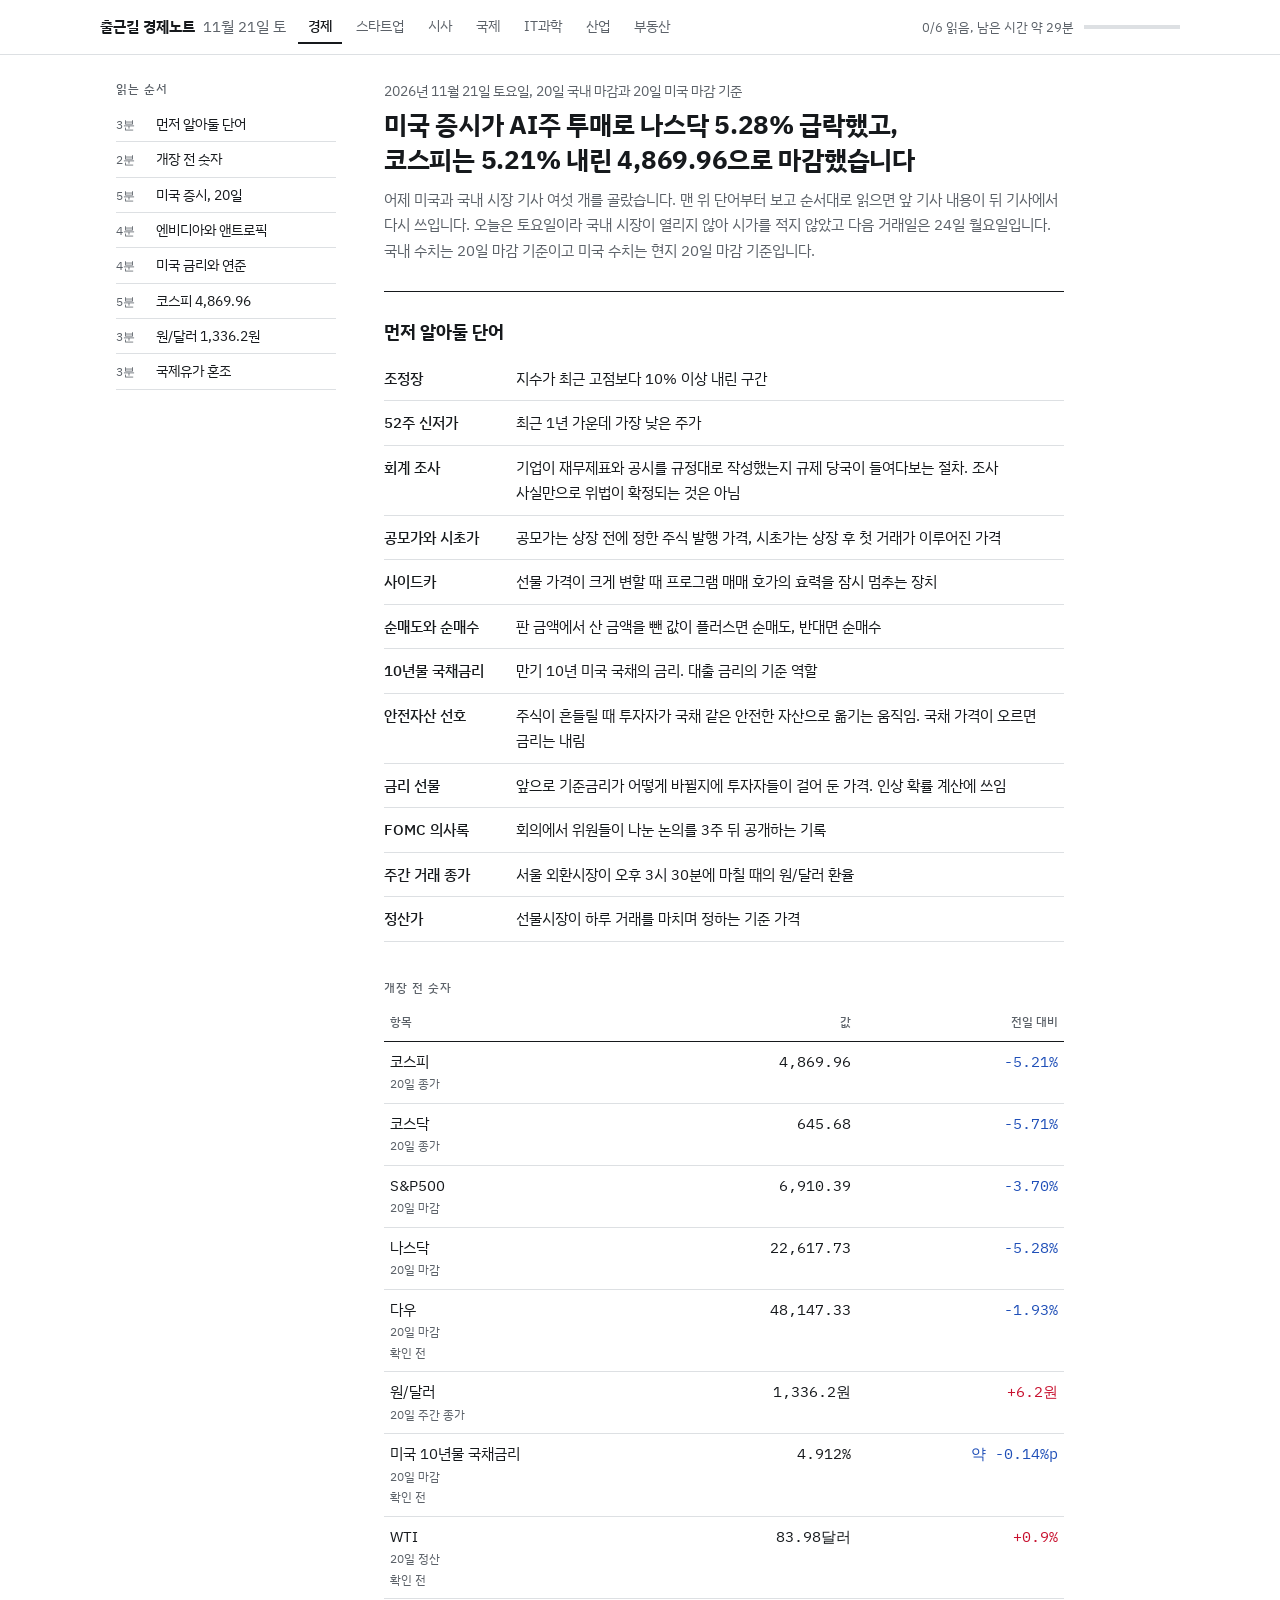
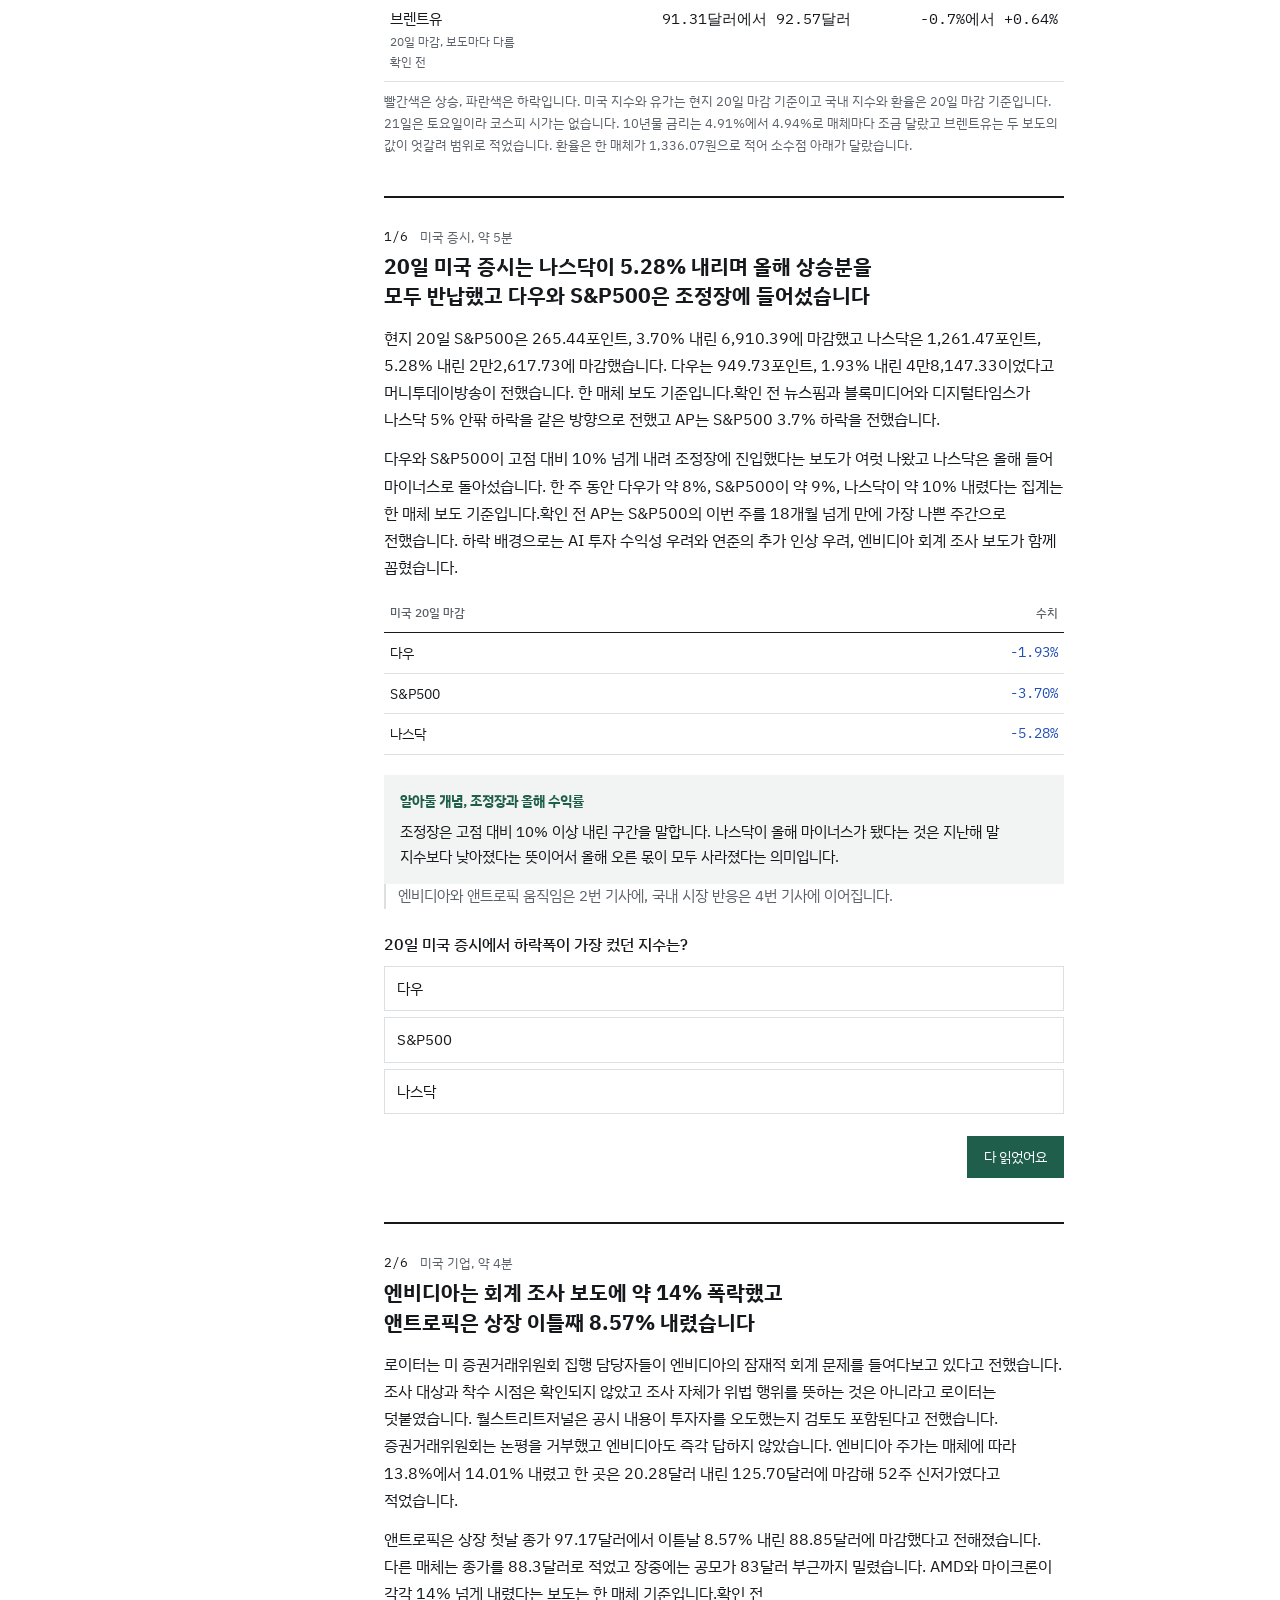
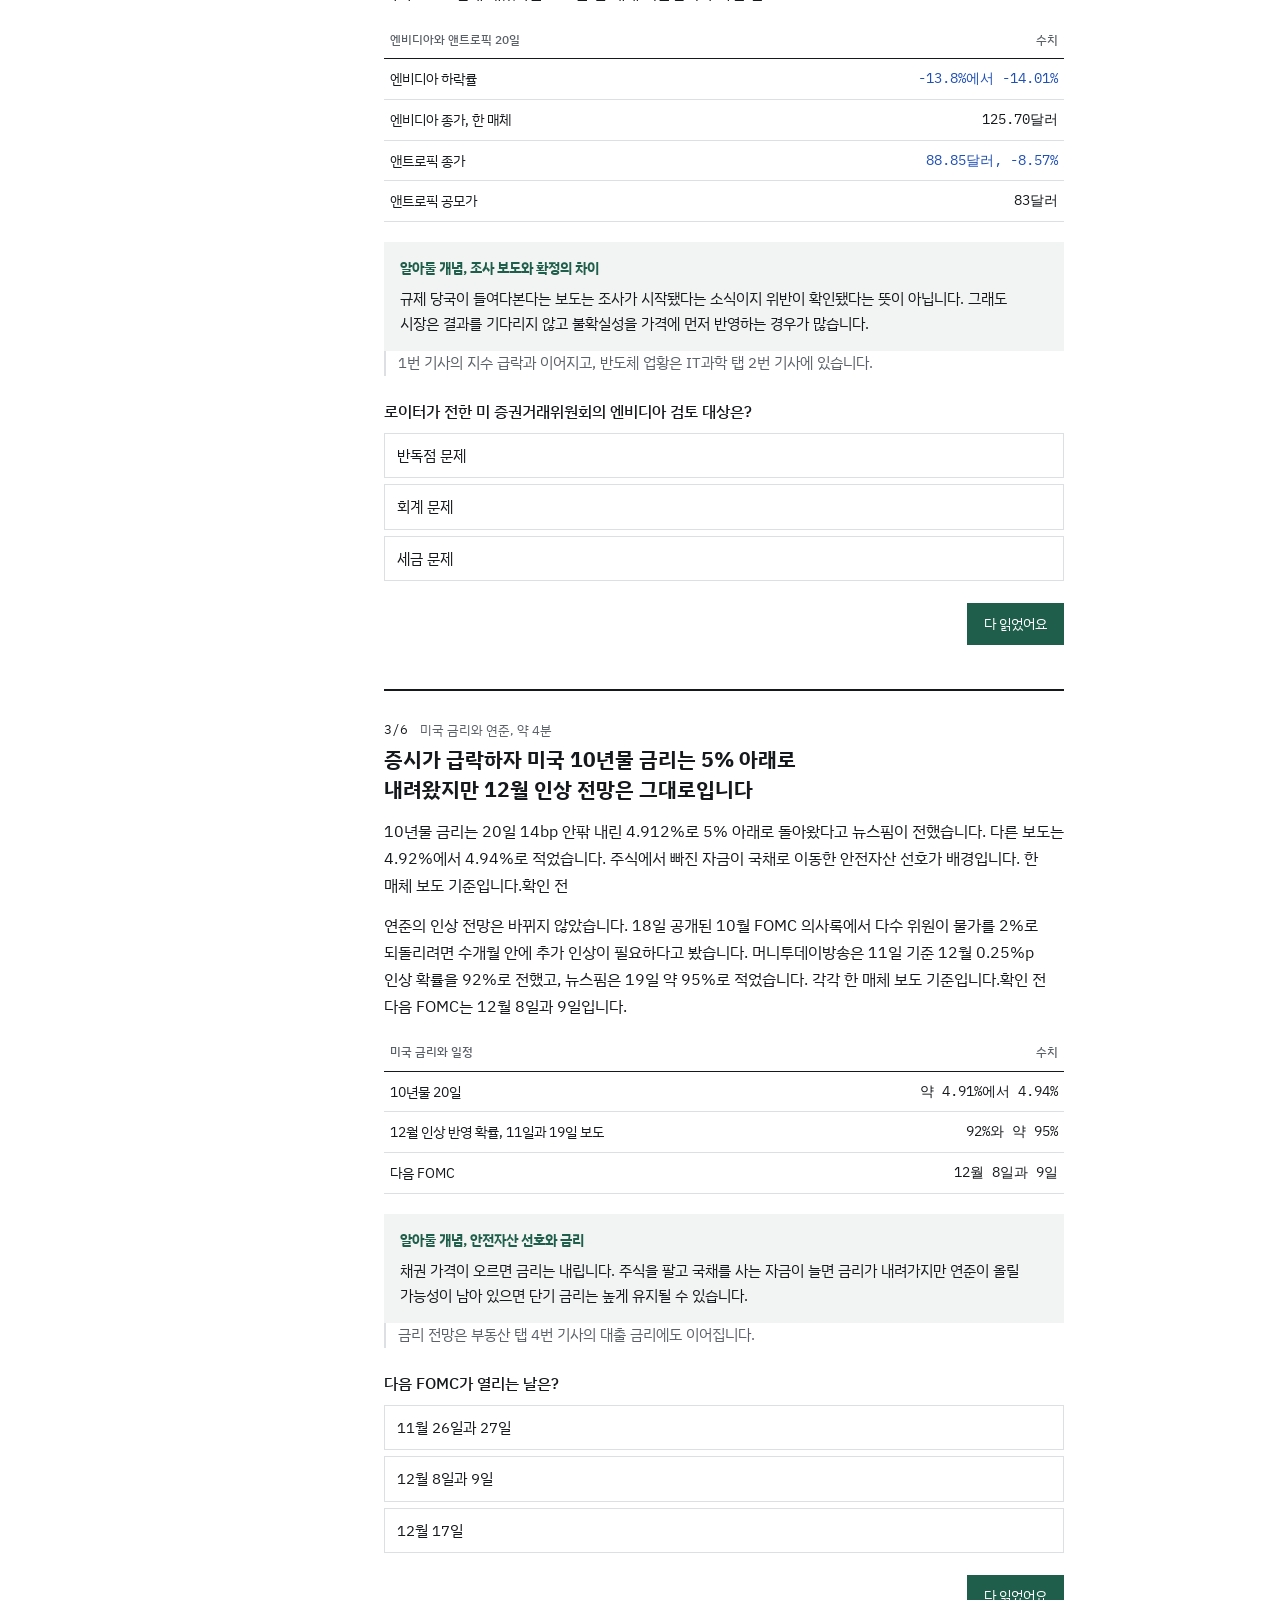
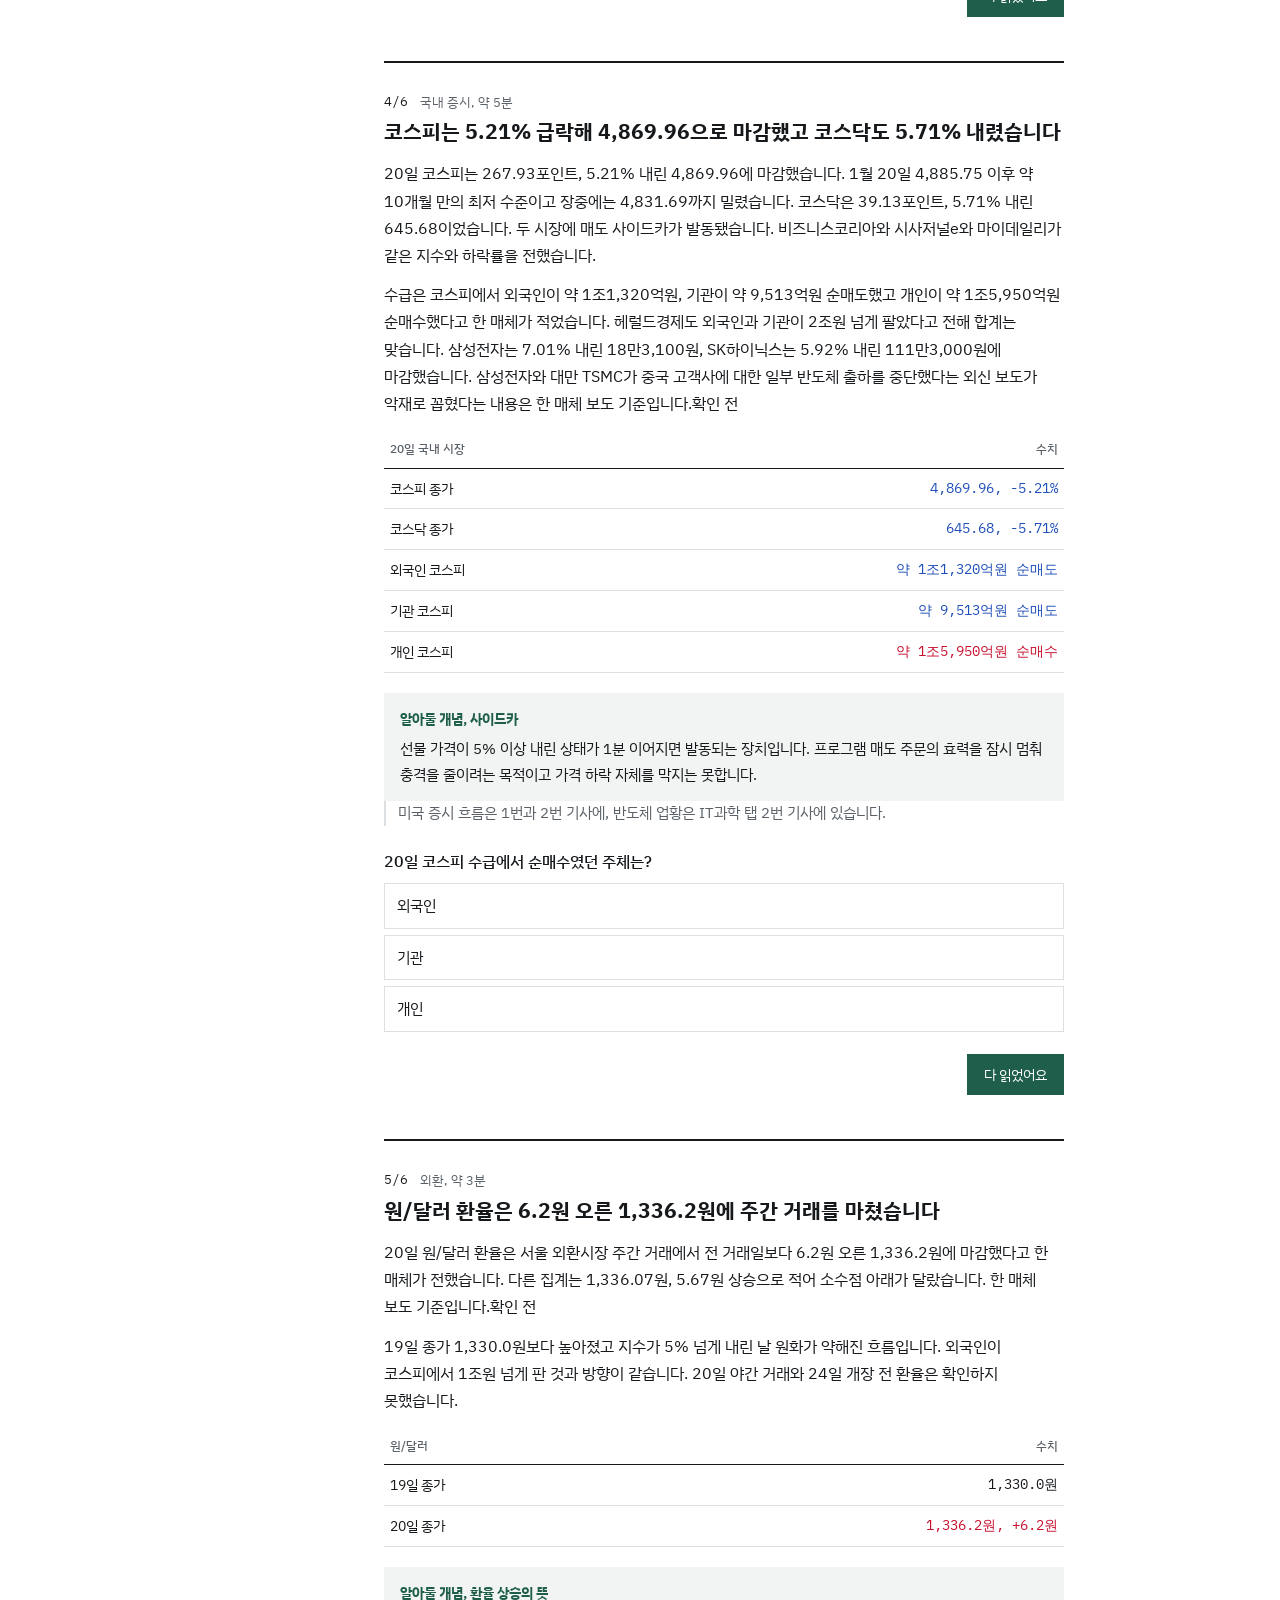
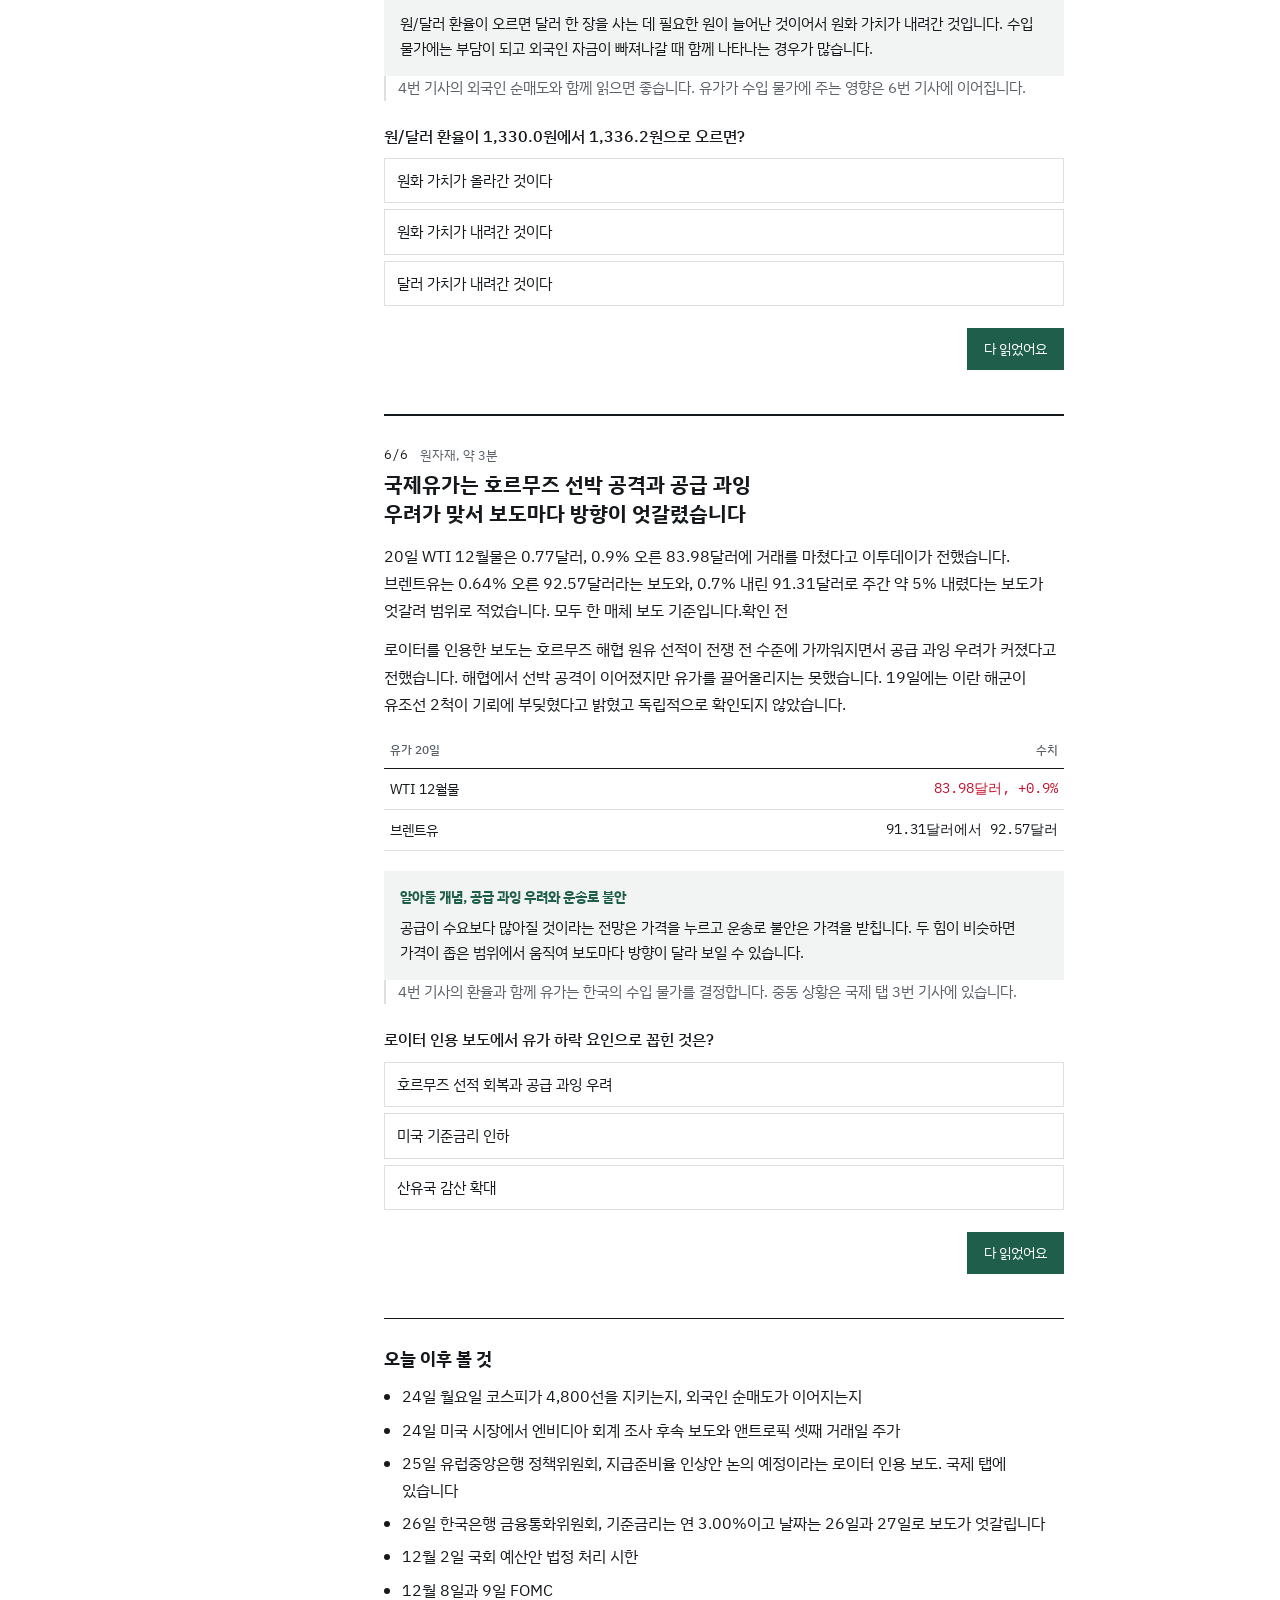
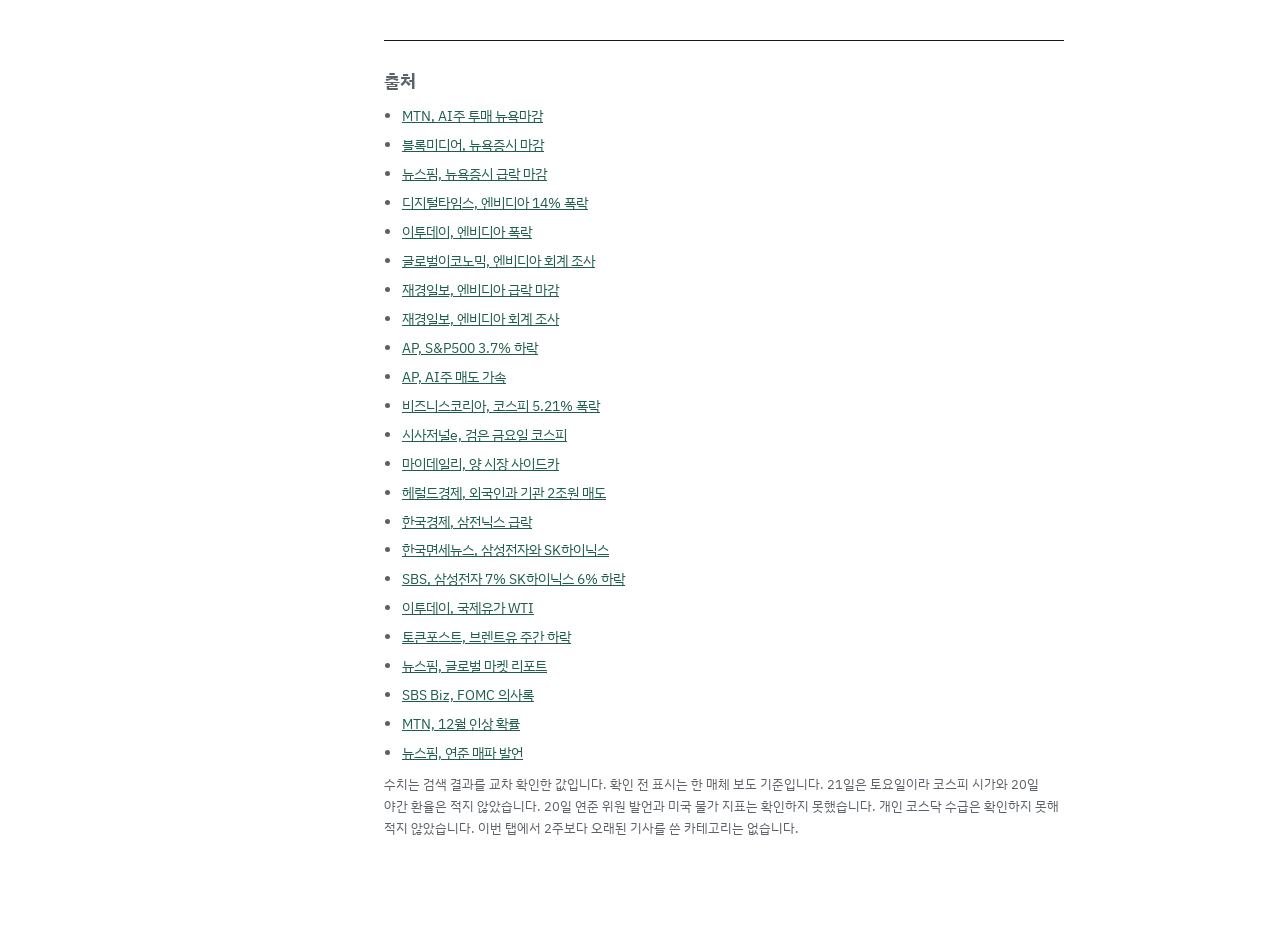
==== index.html @ dddcc45b "2026-11-21 뉴스 갱신 - 경제 기사 6건 교체, 20일 미국 증시 급락과 코스피 급락 반영 - 엔비디아 회계 조사 보도와 앤트로픽 상장 이틀째 기사 추가 - 시사 3개 카" ====
<!doctype html>
<html lang="ko">
<head>
<meta charset="utf-8">
<meta name="viewport" content="width=device-width, initial-scale=1, viewport-fit=cover">
<title>출근길 경제노트</title>
<meta name="claude:viewport-fit-sides" content="cover">
<link rel="preconnect" href="https://fonts.googleapis.com">
<link rel="preconnect" href="https://fonts.gstatic.com" crossorigin>
<link rel="stylesheet" href="https://fonts.googleapis.com/css2?family=IBM+Plex+Sans+KR:wght@400;500;700&family=IBM+Plex+Mono:wght@400;500&display=swap">
<link rel="stylesheet" href="assets/css/style.css">
</head>
<body>
<header class="topbar">
  <div class="topbar-in">
    <div class="brand">출근길 경제노트<span>11월 21일 토</span></div>
    <nav class="tabs" aria-label="노트 선택">
      <a href="#econ" data-tab="econ" aria-current="page">경제</a>
      <a href="#startup" data-tab="startup">스타트업</a>
      <a href="#issues" data-tab="issues">시사</a>
      <a href="#world" data-tab="world">국제</a>
      <a href="#tech" data-tab="tech">IT과학</a>
      <a href="#industry" data-tab="industry">산업</a>
      <a href="#realty" data-tab="realty">부동산</a>
    </nav>
    <div class="progress" aria-live="polite">
      <span id="progress-text">0/6 읽음, 약 30분</span>
      <div class="bar" aria-hidden="true"><i id="progress-bar"></i></div>
    </div>
  </div>
</header>

<div class="wrap" data-date="2026-11-21">
  <nav class="toc" aria-label="오늘 읽을 순서">
    <h2>읽는 순서</h2>
    <ol id="toc-startup" data-toc="startup" hidden>
      <li data-for="startup-glossary"><a href="#startup-glossary"><span class="t">2분</span>먼저 알아둘 단어</a></li>
      <li data-for="c1"><a href="#c1"><span class="t">3분</span>시장 신호</a></li>
      <li data-for="c2"><a href="#c2"><span class="t">3분</span>국내 투자 유치</a></li>
      <li data-for="c3"><a href="#c3"><span class="t">4분</span>상장과 공모</a></li>
      <li data-for="c4"><a href="#c4"><span class="t">3분</span>정책과 지원사업</a></li>
      <li data-for="c5"><a href="#c5"><span class="t">3분</span>해외 투자 흐름</a></li>
    </ol>
    <ol id="toc-issues" data-toc="issues" hidden>
      <li data-for="issues-glossary"><a href="#issues-glossary"><span class="t">2분</span>먼저 알아둘 단어</a></li>
      <li data-for="p1"><a href="#p1"><span class="t">4분</span>국내 정치</a></li>
      <li data-for="p2"><a href="#p2"><span class="t">4분</span>사법</a></li>
      <li data-for="p3"><a href="#p3"><span class="t">4분</span>사회와 생활</a></li>
    </ol>
    <ol id="toc-world" data-toc="world" hidden>
      <li data-for="world-glossary"><a href="#world-glossary"><span class="t">2분</span>먼저 알아둘 단어</a></li>
      <li data-for="w1"><a href="#w1"><span class="t">3분</span>미국</a></li>
      <li data-for="w2"><a href="#w2"><span class="t">3분</span>중국과 일본과 아시아</a></li>
      <li data-for="w3"><a href="#w3"><span class="t">3분</span>전쟁과 협상</a></li>
      <li data-for="w4"><a href="#w4"><span class="t">3분</span>유럽과 그 밖</a></li>
    </ol>
    <ol id="toc-tech" data-toc="tech" hidden>
      <li data-for="tech-glossary"><a href="#tech-glossary"><span class="t">2분</span>먼저 알아둘 단어</a></li>
      <li data-for="t1"><a href="#t1"><span class="t">3분</span>AI</a></li>
      <li data-for="t2"><a href="#t2"><span class="t">3분</span>반도체와 하드웨어</a></li>
      <li data-for="t3"><a href="#t3"><span class="t">3분</span>빅테크와 플랫폼</a></li>
      <li data-for="t4"><a href="#t4"><span class="t">3분</span>과학과 우주</a></li>
    </ol>
    <ol id="toc-industry" data-toc="industry" hidden>
      <li data-for="industry-glossary"><a href="#industry-glossary"><span class="t">2분</span>먼저 알아둘 단어</a></li>
      <li data-for="i1"><a href="#i1"><span class="t">4분</span>실적과 공시</a></li>
      <li data-for="i2"><a href="#i2"><span class="t">3분</span>자동차와 배터리</a></li>
      <li data-for="i3"><a href="#i3"><span class="t">3분</span>조선과 중공업</a></li>
      <li data-for="i4"><a href="#i4"><span class="t">3분</span>유통과 소비재</a></li>
    </ol>
    <ol id="toc-realty" data-toc="realty" hidden>
      <li data-for="realty-glossary"><a href="#realty-glossary"><span class="t">2분</span>먼저 알아둘 단어</a></li>
      <li data-for="r1"><a href="#r1"><span class="t">3분</span>집값과 거래</a></li>
      <li data-for="r2"><a href="#r2"><span class="t">4분</span>정책과 세제</a></li>
      <li data-for="r3"><a href="#r3"><span class="t">2분</span>분양과 청약</a></li>
      <li data-for="r4"><a href="#r4"><span class="t">3분</span>대출과 금리</a></li>
    </ol>
    <ol id="toc" data-toc="econ">
      <li data-for="glossary"><a href="#glossary"><span class="t">3분</span>먼저 알아둘 단어</a></li>
      <li data-for="quotes"><a href="#quotes"><span class="t">2분</span>개장 전 숫자</a></li>
      <li data-for="s1"><a href="#s1"><span class="t">5분</span>미국 증시, 20일</a></li>
      <li data-for="s2"><a href="#s2"><span class="t">4분</span>엔비디아와 앤트로픽</a></li>
      <li data-for="s3"><a href="#s3"><span class="t">4분</span>미국 금리와 연준</a></li>
      <li data-for="s4"><a href="#s4"><span class="t">5분</span>코스피 4,869.96</a></li>
      <li data-for="s5"><a href="#s5"><span class="t">3분</span>원/달러 1,336.2원</a></li>
      <li data-for="s6"><a href="#s6"><span class="t">3분</span>국제유가 혼조</a></li>
    </ol>
  </nav>

  <main>
   <div id="view-issues" data-view="issues" data-base="2" data-end="issues-sources" hidden>
    <div class="head">
      <p class="date">2026년 11월 21일 토요일, 최근 2주 기사 기준</p>
      <h1>대법원이 한덕수 전 총리 사건을 파기환송하고 김건희 씨 징역 4년과 벌금 5000만원을 확정했습니다</h1>
      <p>업무 대화나 시장 흐름에 자주 나오는 국내 소식을 세 갈래로 묶었습니다. 국제 소식은 국제 탭에 있습니다. 단어 정리를 포함해 약 12분 분량입니다.</p>
      <div class="legend">
        <span><span class="tag fact">확정</span>결정되거나 발표된 일</span>
        <span><span class="tag plan">진행 중</span>심사나 협상, 집계 중이거나 예정</span>
        <span><span class="tag rule">시행 중</span>이미 적용되는 제도</span>
      </div>
    </div>

    <section class="end-block glossary" id="issues-glossary">
      <h2>먼저 알아둘 단어</h2>
      <dl>
        <div class="row"><dt>특별검사</dt><dd>특정 사건을 맡아 독립적으로 수사하는 검사. 수사 대상과 기간은 특검법이 정함</dd></div>
        <div class="row"><dt>공포</dt><dd>확정된 법률을 관보에 실어 국민에게 알리고 효력이 생기게 하는 절차</dd></div>
        <div class="row"><dt>예결위 예산소위</dt><dd>부처별 감액과 증액을 정리하는 소위원회</dd></div>
        <div class="row"><dt>미래대응기금</dt><dd>정부가 새로 추진하는 약 162조원 규모 기금. 올해 예산 심사의 최대 쟁점</dd></div>
        <div class="row"><dt>법정 처리 시한</dt><dd>헌법과 국회법이 정한 예산안 처리 기한. 올해는 12월 2일</dd></div>
        <div class="row"><dt>전원합의체</dt><dd>대법원장과 대법관이 모두 참여해 심리하는 재판부</dd></div>
        <div class="row"><dt>파기환송</dt><dd>상급심이 하급심 판결을 깨고 다시 재판하라고 돌려보내는 결정</dd></div>
        <div class="row"><dt>상고 기각</dt><dd>상고심이 하급심 판결이 옳다고 보고 그대로 확정하는 결정</dd></div>
      </dl>
    </section>

    <article class="story" id="p1" data-min="4">
      <div class="story-meta"><span class="n">1/3</span><span>국내 정치, 약 4분</span></div>
      <h2>국민의힘은 미래대응기금 전액 삭감을 요구하고 있고 조작기소 특검법은 공포 뒤 임명 절차를 앞두고 있습니다</h2>
      <ul class="items">
        <li>
          <div class="item-head"><span class="tag plan">진행 중</span><strong>예결위 예산소위, 미래대응기금 쟁점</strong><span class="when">11월 15일에서 16일 보도</span></div>
          <p>예산소위는 16일부터 가동됐습니다. 국민의힘은 미래대응기금 여유자금 104조4000억원 전액 삭감과 지방교부세 감소 추정액 30조5000억원 원상복구를 요구했습니다. 16일 소위에서는 기금 관련 사업을 개별 논의하지 않고 나중에 일괄 심사하기로 했고, 교육위 예결소위는 기금에 편성된 교육부 사업 4조9315억원을 일반회계로 돌리는 방안에 합의하지 못했습니다. 소위 종료일은 20일과 27일로 보도가 엇갈렸고 법정 처리 시한은 12월 2일입니다. 경향신문과 이투데이와 아주경제가 같은 쟁점을 전했습니다. 20일과 21일 소위 결과는 확인하지 못했습니다.</p>
        </li>
        <li>
          <div class="item-head"><span class="tag plan">진행 중</span><strong>조작기소 특검법 공포와 특검 임명 절차</strong><span class="when">11월 17일에서 19일</span></div>
          <p>법안은 6일 본회의를 통과했고 17일 국무회의에서 공포안이 의결됐다고 YTN과 법률신문이 전했습니다. 19일 공포와 즉시 시행으로 전한 보도도 있습니다. 특검팀은 최대 309명이고 운영 예산은 380억5600만원으로 보도됐습니다. 수사 기간은 기본 90일이라는 보도와 준비 20일을 포함해 최장 200일이라는 보도가 엇갈렸습니다. 공포 뒤 국회의장이 2일 안에 임명을 요청하고 대통령이 3일 안에 후보 추천을 의뢰하는 절차입니다. 임명 시점은 확인하지 못했습니다.</p>
        </li>
      </ul>
      <div class="concept">
        <h3>알아둘 개념, 공포와 특검 임명</h3>
        <p>국회를 통과한 법률은 공포돼야 효력이 생깁니다. 특검은 법에 정한 절차에 따라 추천 후보 중 대통령이 임명하므로 공포일과 임명일 사이에 며칠이 걸립니다.</p>
      </div>
      <p class="link">예산안과 세제는 부동산 탭 2번 기사에도 이어집니다.</p>
      <div class="story-foot"><button type="button" class="done-btn" data-done="p1" aria-pressed="false">다 읽었어요</button></div>
    </article>

    <article class="story" id="p2" data-min="4">
      <div class="story-meta"><span class="n">2/3</span><span>사법, 약 4분</span></div>
      <h2>대법원은 한덕수 전 총리 사건을 파기환송하고 김건희 씨의 징역 4년과 벌금 5000만원을 확정했습니다</h2>
      <ul class="items">
        <li>
          <div class="item-head"><span class="tag fact">확정</span><strong>한덕수 전 총리 내란 사건 전원합의체 파기환송</strong><span class="when">11월 19일</span></div>
          <p>대법원 전원합의체는 징역 15년을 선고한 원심을 깨고 서울고법으로 돌려보냈습니다. 계엄 선포 전 국무회의 관련 부분은 국헌문란 목적이 합리적 의심을 배제할 정도로 증명됐다고 보기 어렵다는 취지이고, 선포 뒤 행위에 대한 내란중요임무종사 유죄 판단은 유지됐다고 전해졌습니다. 구속기간은 2개월 연장됐습니다. 한국일보와 경북매일과 서울신문이 같은 결과를 전했습니다.</p>
        </li>
        <li>
          <div class="item-head"><span class="tag fact">확정</span><strong>김건희 씨 상고 기각, 징역 4년과 벌금 5000만원 확정</strong><span class="when">11월 19일</span></div>
          <p>명태균 여론조사 관련 정치자금법 혐의는 무죄 원심이 유지됐습니다. 전직 대통령 배우자의 실형 확정은 처음이라고 보도됐습니다. OBS와 경남도민일보가 같은 내용을 전했습니다.</p>
        </li>
        <li>
          <div class="item-head"><span class="tag plan">예정</span><strong>윤석열 전 대통령 내란 우두머리 항소심 선고</strong><span class="when">2027년 1월 26일</span></div>
          <p>서울고법 내란전담재판부가 5일 결심 공판에서 선고일을 밝혔습니다. 특검은 항소심에서도 사형을 구형했고 1심은 무기징역이었습니다. 서울신문과 경향신문이 선고일을 같게 전했습니다.</p>
        </li>
      </ul>
      <div class="concept">
        <h3>알아둘 개념, 파기환송과 상고 기각</h3>
        <p>상고 기각은 하급심 판결을 그대로 확정하는 결정이고 파기환송은 하급심이 다시 재판하도록 돌려보내는 결정입니다. 같은 날 선고된 두 사건이 다른 결과가 된 이유입니다.</p>
      </div>
      <div class="story-foot"><button type="button" class="done-btn" data-done="p2" aria-pressed="false">다 읽었어요</button></div>
    </article>

    <article class="story" id="p3" data-min="4">
      <div class="story-meta"><span class="n">3/3</span><span>사회와 생활, 약 4분</span></div>
      <h2>난임치료휴가 급여 지원이 27일부터 4일로 늘고 자동차관리법 개정은 12월 3일 시행됩니다</h2>
      <ul class="items">
        <li>
          <div class="item-head"><span class="tag plan">예정</span><strong>난임치료휴가급여 지원 기간 4일로 확대</strong><span class="when">11월 27일 시행</span></div>
          <p>난임치료휴가급여 지원 기간이 4일로 늘어납니다. 한 매체 보도 기준입니다.<span class="sub">확인 전</span></p>
        </li>
        <li>
          <div class="item-head"><span class="tag plan">예정</span><strong>자동차관리법 개정안 시행</strong><span class="when">12월 3일 시행</span></div>
          <p>전기차 배터리 정보 제공과 사업용 대형차 정기점검 재도입, 페달 오조작 방지장치 튜닝 승인과 검사 면제가 담겼다고 합니다. 한 매체 보도 기준입니다.<span class="sub">확인 전</span></p>
        </li>
        <li>
          <div class="item-head"><span class="tag rule">시행 중</span><strong>11월 시행 법령 86개</strong><span class="when">11월</span></div>
          <p>법제처 발표 기준으로 11월에 새로 시행되는 법령은 86개입니다. 20일에는 고등교육법과 초중등교육법과 영유아보육법 등이 시행되는 것으로 정리됐습니다. 한 매체 보도 기준입니다.<span class="sub">확인 전</span></p>
        </li>
      </ul>
      <div class="concept">
        <h3>알아둘 개념, 시행 법령</h3>
        <p>법령은 공포 뒤 정해진 날짜에 시행됩니다. 법제처는 매달 그달에 시행되는 법령을 모아 발표하므로 생활과 맞닿은 변경 내용을 한 번에 볼 수 있습니다.</p>
      </div>
      <p class="link">부동산 세제와 대출 제도 변경은 부동산 탭에 있습니다.</p>
      <div class="story-foot"><button type="button" class="done-btn" data-done="p3" aria-pressed="false">다 읽었어요</button></div>
    </article>

    <section class="end-block sources" id="issues-sources">
      <h2>출처</h2>
      <ul>
        <li><a href="https://www.khan.co.kr/article/202611151859001/" target="_blank" rel="noopener">경향신문, 예산안 감액과 증액</a></li>
        <li><a href="https://www.etoday.co.kr/news/view/2648249" target="_blank" rel="noopener">이투데이, 예산소위 쟁점</a></li>
        <li><a href="https://www.ajunews.com/view/20261116154137654" target="_blank" rel="noopener">아주경제, 예산소위 16일</a></li>
        <li><a href="https://www.koreancenter.or.kr/news/articleView.html?idxno=1436866" target="_blank" rel="noopener">코리안센터, 미래대응기금</a></li>
        <li><a href="https://www.ytn.co.kr/_ln/0101_202611172300262624" target="_blank" rel="noopener">YTN, 특검법 공포안 의결</a></li>
        <li><a href="https://www.lawtimes.co.kr/news/articleView.html?idxno=229583" target="_blank" rel="noopener">법률신문, 특검법 공포안</a></li>
        <li><a href="https://news.tf.co.kr/read/life/2389701.htm" target="_blank" rel="noopener">더팩트, 특검 규모</a></li>
        <li><a href="https://www.sidae.com/article/2026111907411792460" target="_blank" rel="noopener">시대, 특검 임명 일정</a></li>
        <li><a href="https://www.hankookilbo.com/news/article/A2026111917470002080" target="_blank" rel="noopener">한국일보, 한덕수 파기환송</a></li>
        <li><a href="https://www.seoul.co.kr/news/society/law/2026/11/20/20261120001005" target="_blank" rel="noopener">서울신문, 전원합의체 판결</a></li>
        <li><a href="https://www.kbmaeil.com/article/20261119500751" target="_blank" rel="noopener">경북매일, 한덕수 사건</a></li>
        <li><a href="https://www.obsnews.co.kr/news/articleView.html?idxno=1544376" target="_blank" rel="noopener">OBS, 김건희 확정</a></li>
        <li><a href="https://www.idomin.com/news/articleView.html?idxno=2020079" target="_blank" rel="noopener">경남도민일보, 김건희 확정</a></li>
        <li><a href="https://www.seoul.co.kr/news/society/2026/11/05/20261105500335" target="_blank" rel="noopener">서울신문, 윤석열 항소심 선고일</a></li>
        <li><a href="https://www.khan.co.kr/article/202611051945001/" target="_blank" rel="noopener">경향신문, 윤석열 항소심 결심</a></li>
        <li><a href="https://www.thereport.co.kr/news/articleView.html?idxno=92958" target="_blank" rel="noopener">더리포트, 11월 시행 법령</a></li>
        <li><a href="https://chasallim.com/car-law-changes-2026/" target="_blank" rel="noopener">차살림, 자동차관리법 개정</a></li>
      </ul>
      <p class="note">수치는 검색 결과를 교차 확인한 값입니다. 확인 전 표시는 한 매체 보도 기준입니다. 20일과 21일 예산소위 결과와 특검 임명 확정, 한덕수 전 총리 환송 뒤 재판 일정은 확인하지 못했습니다. 윤석열 전 대통령 위증 사건의 11월 26일 선고는 보도로 확인되지 않아 지난 회차와 달리 적지 않았습니다. 20일과 21일 사건사고 기사도 찾지 못했습니다. 사회와 생활 카테고리는 11월 보도를 정리한 기사에 의존했습니다. 2주보다 오래된 기사를 쓴 카테고리는 없습니다.</p>
    </section>
   </div>

   <div id="view-world" data-view="world" data-base="2" data-end="world-sources" hidden>
    <div class="head">
      <p class="date">2026년 11월 21일 토요일, 최근 2주 기사 기준</p>
      <h1>미중은 무역휴전 연장에 원칙적으로 합의했고, 미중러 정상은 4개 항 평화선언을 내놨습니다</h1>
      <p>미국과 중국과 아시아, 전쟁과 협상, 유럽 소식을 네 갈래로 묶었습니다. 단어 정리를 포함해 약 13분 분량입니다.</p>
      <div class="legend">
        <span><span class="tag fact">확정</span>결정되거나 발표된 일</span>
        <span><span class="tag plan">진행 중</span>심사나 협상, 집계 중이거나 예정</span>
        <span><span class="tag rule">시행 중</span>이미 적용되는 제도</span>
      </div>
    </div>

    <section class="end-block glossary" id="world-glossary">
      <h2>먼저 알아둘 단어</h2>
      <dl>
        <div class="row"><dt>APEC</dt><dd>아시아태평양경제협력체. 올해 정상회의는 중국 선전에서 열림</dd></div>
        <div class="row"><dt>무역휴전</dt><dd>관세와 수출통제를 일정 기간 올리지 않기로 한 합의</dd></div>
        <div class="row"><dt>희토류 수출통제</dt><dd>중국이 첨단 산업에 쓰이는 희토류의 수출을 허가제로 묶는 조치</dd></div>
        <div class="row"><dt>301조 조사</dt><dd>미국 무역법 301조에 따라 상대국의 불공정 무역 관행을 조사하는 절차</dd></div>
        <div class="row"><dt>평화선언</dt><dd>정상들이 공동으로 내놓는 정치적 선언. 법적 구속력은 없음</dd></div>
        <div class="row"><dt>크림대교</dt><dd>러시아가 점령한 크림반도와 러시아 본토를 잇는 다리</dd></div>
        <div class="row"><dt>호르무즈 해협</dt><dd>페르시아만 원유의 주요 수송로인 좁은 해협</dd></div>
        <div class="row"><dt>지급준비율</dt><dd>은행이 예금 가운데 중앙은행에 맡겨 두어야 하는 비율</dd></div>
      </dl>
    </section>

    <article class="story" id="w1" data-min="3">
      <div class="story-meta"><span class="n">1/4</span><span>미국, 약 3분</span></div>
      <h2>미국 민주당은 엔비디아와 행정부의 관계를 조사하고 있고 301조 조사는 연말 마무리가 목표입니다</h2>
      <ul class="items">
        <li>
          <div class="item-head"><span class="tag plan">진행 중</span><strong>민주당의 엔비디아 조사</strong><span class="when">11월 12일과 20일 보도</span></div>
          <p>워런 상원의원과 쿤스 상원의원은 기록 보존을 요구했고 하원 민주당은 러트닉 상무장관 가족의 엔비디아 관련 금융관계를 조사한다고 TechCrunch와 디트로이트뉴스가 전했습니다. 20일 미국 증시 급락에 대한 백악관과 의회의 직접 반응은 확인하지 못했습니다. 증시 흐름은 경제 탭 1번 기사에 있습니다.</p>
        </li>
        <li>
          <div class="item-head"><span class="tag plan">진행 중</span><strong>무역법 301조 조사 연말 마무리 방침</strong><span class="when">11월 21일 보도</span></div>
          <p>그리어 무역대표부 대표가 301조 조사를 연말까지 마무리하겠다고 밝혔고 한국에 추가 관세와 투자 압박이 이어질 수 있다는 우려가 나온다는 보도입니다. 제목만 확인했습니다. 한 매체 보도 기준입니다.<span class="sub">확인 전</span></p>
        </li>
      </ul>
      <div class="concept">
        <h3>알아둘 개념, 301조 조사</h3>
        <p>미국 무역법 301조는 상대국의 불공정 관행을 조사해 관세 같은 보복 조치를 취할 근거를 줍니다. 조사가 끝나면 결과에 따라 관세 부과가 결정될 수 있습니다.</p>
      </div>
      <p class="link">연준 금리 전망은 경제 탭 3번 기사에 있습니다.</p>
      <div class="story-foot"><button type="button" class="done-btn" data-done="w1" aria-pressed="false">다 읽었어요</button></div>
    </article>

    <article class="story" id="w2" data-min="3">
      <div class="story-meta"><span class="n">2/4</span><span>중국과 일본과 아시아, 약 3분</span></div>
      <h2>미중 정상회담은 무역휴전 연장에 원칙적으로 합의했고 중일 정상회담은 무산이 전망됩니다</h2>
      <ul class="items">
        <li>
          <div class="item-head"><span class="tag fact">확정</span><strong>트럼프와 시진핑 선전 정상회담, 무역휴전 연장 원칙 합의</strong><span class="when">11월 19일</span></div>
          <p>무역휴전 시한이 2027년 1월까지 연장된 상태에서 연장에 원칙적으로 합의했다고 파이낸셜뉴스가 전했습니다. 그리어 대표는 휴전 연장이 희토류를 필요한 물량과 속도로 공급받느냐에 달렸다고 말했습니다. 구체적인 관세 인하나 희토류 세부 합의는 확인하지 못했습니다. 한 매체 보도 기준입니다.<span class="sub">확인 전</span></p>
        </li>
        <li>
          <div class="item-head"><span class="tag fact">확정</span><strong>시진핑 주석과 다카이치 총리의 선전 APEC 인사</strong><span class="when">11월 18일 전후</span></div>
          <p>환영 행사에서 시 주석이 미소로 인사했지만 말은 없었다는 SCMP 보도가 있고, 중일 정상회담은 무산이 전망된다는 보도가 나왔습니다. 연합 계열과 SCMP가 같은 방향을 전했습니다.</p>
        </li>
      </ul>
      <div class="concept">
        <h3>알아둘 개념, 무역휴전</h3>
        <p>무역휴전은 관세와 수출통제를 일정 기간 서로 올리지 않기로 한 약속입니다. 기간이 끝나기 전에 연장하지 않으면 유예했던 조치가 되살아날 수 있어 연장 여부가 확인 대상입니다.</p>
      </div>
      <p class="link">중국의 AI 반도체 규제 관련 업계 영향은 IT과학 탭 2번 기사에 있습니다.</p>
      <div class="story-foot"><button type="button" class="done-btn" data-done="w2" aria-pressed="false">다 읽었어요</button></div>
    </article>

    <article class="story" id="w3" data-min="3">
      <div class="story-meta"><span class="n">3/4</span><span>전쟁과 협상, 약 3분</span></div>
      <h2>미중러 첫 정상회담은 4개 항 평화선언을 냈지만 우크라이나 해법은 담기지 않았습니다</h2>
      <ul class="items">
        <li>
          <div class="item-head"><span class="tag fact">확정</span><strong>미중러 정상 첫 3자 회담, 4개 항 평화선언</strong><span class="when">11월 19일</span></div>
          <p>선전에서 열린 첫 3자 정상회담에서 4개 항 평화선언이 나왔고 우크라이나 문제와 한반도 문제는 담기지 않았습니다. 파이낸셜뉴스와 코리아타임스가 같은 내용을 전했습니다.</p>
        </li>
        <li>
          <div class="item-head"><span class="tag plan">진행 중</span><strong>우크라이나 종전협상과 유럽 반응</strong><span class="when">11월 10일에서 21일</span></div>
          <p>미국 중재 협상이 10일과 11일 아부다비에서 재개됐지만 포로 교환 외에는 진전이 없었다는 평가입니다. 3자 회담 직후 러시아는 우크라이나에 대규모 야간 공습을 했고 젤렌스키 대통령은 미국과 러시아와 우크라이나와 유럽의 4자 회담을 주장했습니다. 푸틴 대통령은 유럽과 협상할 뜻을 밝혔고 유럽은 반발했습니다. 파이낸셜뉴스와 네이트 뉴스가 같은 흐름을 전했습니다.</p>
        </li>
        <li>
          <div class="item-head"><span class="tag fact">확정</span><strong>크림대교 공격과 키이우 교량 공습</strong><span class="when">11월 16일에서 17일</span></div>
          <p>우크라이나 보안국은 아치 하나와 도로 구간이 완전히 파괴됐다고 주장했고 크림 러시아 측 수반은 2명 사망과 교통 중단을 밝혔습니다. 러시아는 키이우 교량 2곳을 타격해 민간인 2명이 숨지고 70만 가구가 정전됐다고 합니다. 파괴 정도는 우크라이나 측 주장이어서 확인 전입니다.<span class="sub">확인 전</span></p>
        </li>
      </ul>
      <div class="concept">
        <h3>알아둘 개념, 정상선언의 무게</h3>
        <p>정상선언은 합의 방향을 밝히는 정치적 문서입니다. 선언에 들어간 항목은 이후 협의의 출발점이 되지만 빠진 쟁점은 별도 협상에서 다뤄야 합니다.</p>
      </div>
      <p class="link">이란과 호르무즈 상황은 경제 탭 6번 기사의 유가와 이어집니다.</p>
      <div class="story-foot"><button type="button" class="done-btn" data-done="w3" aria-pressed="false">다 읽었어요</button></div>
    </article>

    <article class="story" id="w4" data-min="3">
      <div class="story-meta"><span class="n">4/4</span><span>유럽과 그 밖, 약 3분</span></div>
      <h2>유럽중앙은행은 25일 정책위원회에서 은행 지급준비율을 1%에서 2%로 올리는 방안을 논의합니다</h2>
      <ul class="items">
        <li>
          <div class="item-head"><span class="tag plan">진행 중</span><strong>유럽중앙은행 지급준비율 인상 논의</strong><span class="when">11월 19일 보도, 25일 논의</span></div>
          <p>로이터가 소식통 4명을 인용해 최소 지급준비율을 현행 1%에서 2%로 올리는 방안을 논의한다고 전했습니다. 결정은 12월 17일 회의로 미뤄질 수 있고 로이터 계산으로는 ECB와 각국 중앙은행이 연 약 44억유로를 절감합니다. 다수 위원이 찬성하고 슈나벨 이사 등은 반대한 것으로 전해졌습니다. RTE와 Global Banking and Finance가 같은 내용을 전했고 공식 발표는 없습니다.</p>
        </li>
        <li>
          <div class="item-head"><span class="tag fact">확정</span><strong>유럽중앙은행 금융안정보고서, 부채 많은 나라에 재정 경고</strong><span class="when">11월 중순 보도</span></div>
          <p>재정 건전화가 늦으면 프랑스 등 부채가 많은 나라의 차입 비용이 오를 것이라고 경고했습니다. AI 투자 열기가 금융 안정의 위험 요인이 될 수 있다는 지적도 있었습니다. 한 매체 보도 기준이고 정확한 발표일은 확인하지 못했습니다.<span class="sub">확인 전</span></p>
        </li>
      </ul>
      <div class="concept">
        <h3>알아둘 개념, 지급준비율</h3>
        <p>지급준비율을 올리면 은행이 중앙은행에 더 많은 돈을 맡겨야 해서 시중 유동성이 줄어듭니다. 중앙은행이 이 돈에 이자를 주면 그 비용도 함께 따져 봅니다.</p>
      </div>
      <p class="link">미국 금리 전망은 경제 탭 3번 기사에 있습니다.</p>
      <div class="story-foot"><button type="button" class="done-btn" data-done="w4" aria-pressed="false">다 읽었어요</button></div>
    </article>

    <section class="end-block sources" id="world-sources">
      <h2>출처</h2>
      <ul>
        <li><a href="https://www.detroitnews.com/story/news/politics/2026/11/20/democrats-aim-to-intensify-the-focus-on-nvidia-in-new-congress/92877437007/" target="_blank" rel="noopener">디트로이트뉴스, 민주당 엔비디아 조사</a></li>
        <li><a href="https://techcrunch.com/2026/11/12/democrats-launch-nvidia-investigation-write-scathing-letter-on-huangs-scheme-with-trump/" target="_blank" rel="noopener">TechCrunch, 엔비디아 조사</a></li>
        <li><a href="https://www.fnnews.com/news/202611210138434337" target="_blank" rel="noopener">파이낸셜뉴스, 301조 조사</a></li>
        <li><a href="https://www.fnnews.com/news/202611191640510566" target="_blank" rel="noopener">파이낸셜뉴스, 미중 선전 정상회담</a></li>
        <li><a href="https://www.hankyung.com/article/2026111856131" target="_blank" rel="noopener">한국경제, 미중 회담 전망</a></li>
        <li><a href="https://www.koreancenter.or.kr/news/articleView.html?idxno=1441705" target="_blank" rel="noopener">코리안센터, 중일 정상회담</a></li>
        <li><a href="https://www.scmp.com/news/china/diplomacy/article/3374944/xi-greets-takaichi-smile-no-words-china-japan-freeze-lingers" target="_blank" rel="noopener">SCMP, 시진핑과 다카이치</a></li>
        <li><a href="https://www.fnnews.com/news/202611200126270335" target="_blank" rel="noopener">파이낸셜뉴스, 미중러 평화선언</a></li>
        <li><a href="https://www.koreatimes.com/article/11632132" target="_blank" rel="noopener">코리아타임스, 미중러 회담</a></li>
        <li><a href="https://m.news.nate.com/view/20261120n01212" target="_blank" rel="noopener">네이트 뉴스, 종전협상</a></li>
        <li><a href="https://m.news.nate.com/view/20261121n01084" target="_blank" rel="noopener">네이트 뉴스, 유럽 반응</a></li>
        <li><a href="https://www.koreancenter.or.kr/news/articleView.html?idxno=1440950" target="_blank" rel="noopener">코리안센터, 크림대교</a></li>
        <li><a href="https://www.ytn.co.kr/_ln/0104_202611180628500025" target="_blank" rel="noopener">YTN, 크림대교와 키이우</a></li>
        <li><a href="https://www.rte.ie/news/business/2026/1119/1599787-ecb-to-discuss-raising-reserve-requirement-next-week/" target="_blank" rel="noopener">RTE, 유럽중앙은행 지급준비율</a></li>
        <li><a href="https://www.globalbankingandfinance.com/exclusive-ecb-discuss-raising-reserve-requirement-next-week/" target="_blank" rel="noopener">Global Banking and Finance, 지급준비율</a></li>
        <li><a href="https://indexbox.io/ko/blog/ecb-warns-indebted-nations-face-higher-borrowing-costs-without-fiscal-discipline" target="_blank" rel="noopener">인덱스박스, 유럽중앙은행 재정 경고</a></li>
      </ul>
      <p class="note">수치는 검색 결과를 교차 확인한 값입니다. 확인 전 표시는 한 매체 보도 기준입니다. 이란의 19일과 20일 상황, 영국과 프랑스와 남미와 아프리카의 11월 소식은 찾지 못했습니다. 유럽 카테고리는 유럽중앙은행 소식으로 채웠습니다. 20일 급락에 대한 백악관 반응도 확인하지 못했습니다. 2주보다 오래된 기사를 쓴 카테고리는 없습니다.</p>
    </section>
   </div>

   <div id="view-tech" data-view="tech" data-base="2" data-end="tech-sources" hidden>
    <div class="head">
      <p class="date">2026년 11월 21일 토요일, 최근 2주 기사 기준</p>
      <h1>HBM4 가격이 내년 최대 2.7배로 오른다는 전망이 나왔지만 20일에는 반도체주가 크게 내렸습니다</h1>
      <p>AI와 반도체와 빅테크 규제와 우주 소식을 네 갈래로 묶었습니다. 단어 정리를 포함해 약 13분 분량입니다.</p>
      <div class="legend">
        <span><span class="tag fact">확정</span>결정되거나 발표된 일</span>
        <span><span class="tag plan">진행 중</span>심사나 협상, 집계 중이거나 예정</span>
        <span><span class="tag rule">시행 중</span>이미 적용되는 제도</span>
      </div>
    </div>

    <section class="end-block glossary" id="tech-glossary">
      <h2>먼저 알아둘 단어</h2>
      <dl>
        <div class="row"><dt>HBM</dt><dd>여러 층으로 쌓아 속도를 높인 AI 반도체용 메모리</dd></div>
        <div class="row"><dt>범용 D램</dt><dd>PC와 서버에 널리 쓰이는 일반 D램. HBM과 가격이 따로 움직임</dd></div>
        <div class="row"><dt>트렌드포스</dt><dd>반도체 가격과 시장을 조사해 전망을 내는 대만 조사기관</dd></div>
        <div class="row"><dt>Gb당 가격</dt><dd>메모리 용량 1기가비트당 가격. 제품 간 비교에 쓰는 단위</dd></div>
        <div class="row"><dt>개인정보 과징금</dt><dd>개인정보 보호 의무를 어긴 기업에 부과하는 금전 제재</dd></div>
        <div class="row"><dt>집행정지</dt><dd>행정처분의 효력을 재판 결과가 나올 때까지 멈추는 법원의 결정</dd></div>
        <div class="row"><dt>전력계통영향평가</dt><dd>대규모 전력 사용 시설이 전력망에 미치는 영향을 미리 살피는 평가</dd></div>
        <div class="row"><dt>큐브위성</dt><dd>한 변 10센티미터 정도 단위로 만드는 초소형 위성</dd></div>
      </dl>
    </section>

    <article class="story" id="t1" data-min="3">
      <div class="story-meta"><span class="n">1/4</span><span>AI, 약 3분</span></div>
      <h2>앤트로픽은 새 모델 두 종을 내놨고 구글은 제미나이 4 네온을 정식 공개했다는 보도가 나왔습니다</h2>
      <ul class="items">
        <li>
          <div class="item-head"><span class="tag fact">확정</span><strong>앤트로픽 페이블 5.2와 미토스 5.2 공개</strong><span class="when">현지 11월 9일</span></div>
          <p>페이블 5.2는 입력 100만 토큰당 8달러, 출력 40달러로 5.1의 10달러와 50달러보다 낮아졌습니다. 미토스 5.2는 검증된 기관에만 제공됩니다. 포춘과 야후 파이낸스가 같은 공개 소식을 전했습니다.</p>
        </li>
        <li>
          <div class="item-head"><span class="tag fact">확정</span><strong>구글 제미나이 4 네온 정식 공개</strong><span class="when">11월 18일에서 19일</span></div>
          <p>가격은 입력 100만 토큰당 3달러, 출력 15달러로 전해졌습니다. 출시일은 현지 18일과 한국시간 19일로 매체마다 다릅니다. 한 매체 보도 기준입니다.<span class="sub">확인 전</span></p>
        </li>
        <li>
          <div class="item-head"><span class="tag fact">확정</span><strong>AI 데이터센터 전력계통영향평가 제도 개선</strong><span class="when">11월 20일</span></div>
          <p>과기정통부와 기후부가 비수도권 계약전력 50MW 이하는 평가를 면제하고 AI 데이터센터 특구는 비기술적 평가를 면제하며 메가프로젝트 대상은 신속 처리하는 방안을 발표했다고 합니다. 한 매체 보도 기준입니다.<span class="sub">확인 전</span></p>
        </li>
      </ul>
      <div class="concept">
        <h3>알아둘 개념, 토큰당 가격</h3>
        <p>AI 모델 요금은 처리하는 글자 조각인 토큰 100만 개당 가격으로 표시합니다. 입력과 출력 요금이 따로 있어 같은 작업도 모델마다 비용이 다릅니다.</p>
      </div>
      <p class="link">앤트로픽 상장 이후 주가는 경제 탭 2번 기사에 있습니다.</p>
      <div class="story-foot"><button type="button" class="done-btn" data-done="t1" aria-pressed="false">다 읽었어요</button></div>
    </article>

    <article class="story" id="t2" data-min="3">
      <div class="story-meta"><span class="n">2/4</span><span>반도체와 하드웨어, 약 3분</span></div>
      <h2>트렌드포스는 HBM4 가격이 내년 크게 오르고 4분기 범용 D램은 10%에서 15% 오른다고 봤습니다</h2>
      <ul class="items">
        <li>
          <div class="item-head"><span class="tag plan">진행 중</span><strong>HBM4 가격과 D램 가격 전망</strong><span class="when">11월 18일에서 19일</span></div>
          <p>트렌드포스는 서울 로드쇼에서 내년 HBM4 가격을 Gb당 3달러에서 5.5달러로 올해 2.05달러 이상보다 높게 봤고, 4분기 범용 D램 가격은 직전 분기보다 10%에서 15% 오른다고 전망했습니다. 내년 1분기 상승폭은 5%에서 10%로 줄어든다고 합니다. 지디넷코리아와 서울경제와 TechTimes가 같은 전망을 전했고 서울경제 제목은 최대 2.7배였습니다.</p>
        </li>
        <li>
          <div class="item-head"><span class="tag fact">확정</span><strong>20일 반도체주 급락</strong><span class="when">11월 20일</span></div>
          <p>삼성전자는 7.01% 내린 18만3,100원, SK하이닉스는 5.92% 내린 111만3,000원에 마감했습니다. 미국에서는 엔비디아가 약 14% 내렸고 마이크론 14.17%, 브로드컴 13.11% 하락도 보도됐습니다. 종목별 미국 수치는 한 매체 기준입니다.<span class="sub">확인 전</span> 삼성전자의 중국 고객사 일부 출하 중단 보도도 악재로 거론됐습니다.<span class="sub">확인 전</span></p>
        </li>
      </ul>
      <div class="concept">
        <h3>알아둘 개념, HBM과 범용 D램</h3>
        <p>HBM은 AI 서버용으로 가격과 물량을 장기 협상으로 정하고 범용 D램은 시장 수급에 따라 가격이 움직입니다. 두 제품의 가격 방향이 다를 수 있습니다.</p>
      </div>
      <p class="link">삼성전자와 SK하이닉스 실적은 산업 탭 1번 기사에, 지수 급락은 경제 탭 4번 기사에 있습니다.</p>
      <div class="story-foot"><button type="button" class="done-btn" data-done="t2" aria-pressed="false">다 읽었어요</button></div>
    </article>

    <article class="story" id="t3" data-min="3">
      <div class="story-meta"><span class="n">3/4</span><span>빅테크와 플랫폼, 약 3분</span></div>
      <h2>이탈리아는 메타에 8억500만유로 과징금을 부과했고 쿠팡은 개인정보 과징금 효력 정지를 일부만 받았습니다</h2>
      <ul class="items">
        <li>
          <div class="item-head"><span class="tag fact">확정</span><strong>이탈리아 당국, 메타에 8억500만유로 과징금</strong><span class="when">11월 14일에서 15일</span></div>
          <p>안드로이드 이용자의 사진과 동영상 접근 문제입니다. 한화로 약 1조1천억원에서 1조2천억원이고 메타는 항소할 예정입니다. 지디넷코리아와 인덱스박스가 같은 금액을 전했습니다.</p>
        </li>
        <li>
          <div class="item-head"><span class="tag plan">진행 중</span><strong>쿠팡 개인정보 유출 과징금 소송</strong><span class="when">11월 5일에서 20일</span></div>
          <p>법원은 5일 4,235억원 과징금의 집행정지를 기각했고, 6일에는 2,011억원 과징금을 본안 선고 뒤 30일까지 정지했다고 보도됐습니다. 세계일보와 SBS Biz와 법률신문이 같은 흐름을 전했습니다. 금액은 매체별로 4,235억원과 4,236억원으로 반올림이 달랐습니다.</p>
        </li>
      </ul>
      <div class="concept">
        <h3>알아둘 개념, 과징금과 집행정지</h3>
        <p>과징금은 부과 뒤에도 기업이 소송을 내면 법원 판단이 나올 때까지 다툼이 이어집니다. 집행정지가 받아들여지면 그동안 납부를 미룰 수 있습니다.</p>
      </div>
      <p class="link">쿠팡의 규제 부담은 산업 탭 4번 기사에도 있습니다.</p>
      <div class="story-foot"><button type="button" class="done-btn" data-done="t3" aria-pressed="false">다 읽었어요</button></div>
    </article>

    <article class="story" id="t4" data-min="3">
      <div class="story-meta"><span class="n">4/4</span><span>과학과 우주, 약 3분</span></div>
      <h2>우주항공청은 NASA 달 기지 구상 참여를 위한 국제협력 워크숍을 열었습니다</h2>
      <ul class="items">
        <li>
          <div class="item-head"><span class="tag fact">확정</span><strong>달 기지 건설 국제협력 워크숍</strong><span class="when">11월 13일</span></div>
          <p>우주항공청이 18개 기관과 전문가 50여 명이 참여한 워크숍을 열었다고 파이낸셜뉴스와 아시아경제가 전했습니다.</p>
        </li>
        <li>
          <div class="item-head"><span class="tag fact">확정</span><strong>누리호 5차 발사 결과 검토회의</strong><span class="when">11월 18일 보도</span></div>
          <p>큐브위성은 10기 중 9기가 정상 사출됐고 1기는 사출되지 않았으며 원인은 특정되지 않았다고 합니다. 한 매체 보도 기준입니다.<span class="sub">확인 전</span></p>
        </li>
        <li>
          <div class="item-head"><span class="tag fact">확정</span><strong>국제 행성과학과 우주탐사 학술대회</strong><span class="when">11월 3일에서 5일</span></div>
          <p>대전에서 열린 학술대회에서 한국형 달 착륙선이 소개됐습니다. 2주보다 오래된 행사입니다. 한 매체 보도 기준입니다.<span class="sub">확인 전</span></p>
        </li>
      </ul>
      <div class="concept">
        <h3>알아둘 개념, 국제협력 워크숍</h3>
        <p>달 탐사는 한 나라가 혼자 하기 어려워 기관별 역할을 나누는 협의가 먼저 진행됩니다. 워크숍은 참여 분야와 기술 수준을 맞추는 단계입니다.</p>
      </div>
      <div class="story-foot"><button type="button" class="done-btn" data-done="t4" aria-pressed="false">다 읽었어요</button></div>
    </article>

    <section class="end-block sources" id="tech-sources">
      <h2>출처</h2>
      <ul>
        <li><a href="https://fortune.com/2026/11/09/anthropic-debuts-updated-claude-fable-and-mythos-models-undercutting-price-of-openais-gpt-6-astra-by-up-to-80/" target="_blank" rel="noopener">포춘, 앤트로픽 신모델</a></li>
        <li><a href="https://finance.yahoo.com/technology/ai/articles/anthropic-debuts-claude-fable-mythos-210210527.html" target="_blank" rel="noopener">야후 파이낸스, 앤트로픽 신모델</a></li>
        <li><a href="https://www.unite.ai/google-launches-gemini-4-neon-for-coding-knowledge-work-and-science/" target="_blank" rel="noopener">Unite.ai, 제미나이 4 네온</a></li>
        <li><a href="https://www.ksw-news.com/news/articleView.html?idxno=3065224" target="_blank" rel="noopener">한국사회복지저널, 전력계통영향평가</a></li>
        <li><a href="https://zdnet.co.kr/view/?no=20261118120439" target="_blank" rel="noopener">지디넷코리아, HBM4 가격</a></li>
        <li><a href="https://en.sedaily.com/business/2026/11/19/latest-hbm-prices-to-jump-up-to-27-fold-next-year" target="_blank" rel="noopener">서울경제, HBM 가격</a></li>
        <li><a href="https://www.techtimes.com/articles/331031/20261118/hbm4-memory-price-forecast-trendforce-sees-3-550-per-gigabit-next-year-205-now.htm" target="_blank" rel="noopener">TechTimes, HBM4 가격 전망</a></li>
        <li><a href="https://www.fnnews.com/news/202611201546545138" target="_blank" rel="noopener">파이낸셜뉴스, 삼성전자 SK하이닉스 마감</a></li>
        <li><a href="https://www.dt.co.kr/article/12096377" target="_blank" rel="noopener">디지털타임스, 엔비디아 폭락</a></li>
        <li><a href="https://www.mediapen.com/news/view/1138969" target="_blank" rel="noopener">미디어펜, 반도체 급락</a></li>
        <li><a href="https://zdnet.co.kr/view/?no=20261115110940" target="_blank" rel="noopener">지디넷코리아, 이탈리아 메타 과징금</a></li>
        <li><a href="https://indexbox.io/ko/blog/italy-fines-meta-eur805-million-over-gallery-access-feature" target="_blank" rel="noopener">인덱스박스, 메타 과징금</a></li>
        <li><a href="https://www.segye.com/newsView/20261120501325" target="_blank" rel="noopener">세계일보, 쿠팡 과징금</a></li>
        <li><a href="https://biz.sbs.co.kr/amp/article/20000344597" target="_blank" rel="noopener">SBS Biz, 쿠팡 집행정지</a></li>
        <li><a href="https://www.lawtimes.co.kr/news/articleViewAmp.html?idxno=229009" target="_blank" rel="noopener">법률신문, 쿠팡 과징금</a></li>
        <li><a href="https://www.fnnews.com/news/202611131048445592" target="_blank" rel="noopener">파이낸셜뉴스, 달 기지 워크숍</a></li>
        <li><a href="https://view.asiae.co.kr/article/2026111310045876615" target="_blank" rel="noopener">아시아경제, 달 기지 워크숍</a></li>
        <li><a href="https://www.dazabi.com/insurance_magazine/article.php?id=47728" target="_blank" rel="noopener">다자비, 누리호 5차 검토회의</a></li>
        <li><a href="https://supple.kr/news/cmvytxz5v8071clgj838f3v1k" target="_blank" rel="noopener">서플, 행성과학 학술대회</a></li>
      </ul>
      <p class="note">수치는 검색 결과를 교차 확인한 값입니다. 확인 전 표시는 한 매체 보도 기준입니다. 11월 EU 디지털시장법 신규 제재와 공정위의 신규 제재, 11월 NASA 발사 일정은 찾지 못했습니다. 오픈AI 신모델은 매체마다 날짜가 엇갈려 적지 않았습니다. 2주보다 오래된 기사를 쓴 카테고리는 t4의 학술대회 항목입니다.</p>
    </section>
   </div>

   <div id="view-industry" data-view="industry" data-base="2" data-end="industry-sources" hidden>
    <div class="head">
      <p class="date">2026년 11월 21일 토요일, 최근 2주 기사 기준</p>
      <h1>LG유플러스는 파주 AI 데이터센터에 7,890억원을 투자하고, 조선 3사는 연간 수주 목표를 거의 채웠습니다</h1>
      <p>기업 공시와 자동차와 배터리, 조선과 유통 소식을 네 갈래로 묶었습니다. 단어 정리를 포함해 약 13분 분량입니다.</p>
      <div class="legend">
        <span><span class="tag fact">확정</span>결정되거나 발표된 일</span>
        <span><span class="tag plan">진행 중</span>심사나 협상, 집계 중이거나 예정</span>
        <span><span class="tag rule">시행 중</span>이미 적용되는 제도</span>
      </div>
    </div>

    <section class="end-block glossary" id="industry-glossary">
      <h2>먼저 알아둘 단어</h2>
      <dl>
        <div class="row"><dt>신규 시설투자 공시</dt><dd>회사가 일정 규모 이상 설비에 투자하기로 하면 투자 금액과 기간을 알리는 공시</dd></div>
        <div class="row"><dt>자사주 소각</dt><dd>회사가 산 자기 주식을 없애 총 주식 수를 줄이는 것</dd></div>
        <div class="row"><dt>ESS</dt><dd>전기를 저장해 두었다가 필요할 때 쓰는 에너지저장장치</dd></div>
        <div class="row"><dt>수주 목표 달성률</dt><dd>올해 따낸 계약 금액을 연간 목표 금액으로 나눈 비율</dd></div>
        <div class="row"><dt>LNG운반선</dt><dd>액화천연가스를 실어 나르는 선박</dd></div>
        <div class="row"><dt>VLCC</dt><dd>원유를 싣는 초대형 유조선</dd></div>
        <div class="row"><dt>블랙프라이데이</dt><dd>미국에서 11월 마지막 금요일 전후에 열리는 대규모 할인 기간</dd></div>
        <div class="row"><dt>과징금</dt><dd>법을 어긴 기업에 부과하는 금전 제재</dd></div>
      </dl>
    </section>

    <article class="story" id="i1" data-min="4">
      <div class="story-meta"><span class="n">1/4</span><span>실적과 공시, 약 4분</span></div>
      <h2>LG유플러스가 파주 AI 데이터센터 3단계에 7,890억원을 투자한다고 공시했습니다</h2>
      <ul class="items">
        <li>
          <div class="item-head"><span class="tag fact">확정</span><strong>LG유플러스 파주 AI 데이터센터 3단계 시설투자, LG전자 자사주 소각</strong><span class="when">11월 20일</span></div>
          <p>LG유플러스는 투자 기간 2026년 11월 23일부터 2029년 1월 31일까지 7,890억원을 투자하기로 했고 LG전자는 1,000억원어치 자사주를 소각하기로 했다고 합니다. 한 매체 보도 기준입니다.<span class="sub">확인 전</span></p>
        </li>
        <li>
          <div class="item-head"><span class="tag plan">진행 중</span><strong>삼성전자 정기 사장단 인사 전망</strong><span class="when">11월 19일 보도</span></div>
          <p>이르면 20일부터 인사가 나올 수 있고 변화보다 안정에 무게가 실린다는 예측 기사입니다. 한 매체 보도 기준입니다.<span class="sub">확인 전</span></p>
        </li>
        <li>
          <div class="item-head"><span class="tag plan">진행 중</span><strong>SK하이닉스 내년 HBM 영업이익 증가 전망</strong><span class="when">11월 보도</span></div>
          <p>내년 HBM 영업이익이 30% 늘 것이라는 전망이 나왔다는 보도입니다. 한 매체 보도 기준입니다.<span class="sub">확인 전</span></p>
        </li>
      </ul>
      <div class="concept">
        <h3>알아둘 개념, 시설투자 공시</h3>
        <p>상장사는 큰 설비투자를 결정하면 금액과 기간을 공시합니다. 공시 금액은 계획이어서 실제 집행 시점과 금액은 달라질 수 있습니다.</p>
      </div>
      <p class="link">반도체 가격 전망은 IT과학 탭 2번 기사에 있습니다.</p>
      <div class="story-foot"><button type="button" class="done-btn" data-done="i1" aria-pressed="false">다 읽었어요</button></div>
    </article>

    <article class="story" id="i2" data-min="3">
      <div class="story-meta"><span class="n">2/4</span><span>자동차와 배터리, 약 3분</span></div>
      <h2>삼성SDI와 LG에너지솔루션 대표가 유임됐고 현대차는 2027년형 북미 라인업을 공개했습니다</h2>
      <ul class="items">
        <li>
          <div class="item-head"><span class="tag fact">확정</span><strong>삼성SDI 최주선 사장과 LG에너지솔루션 김동명 사장 유임</strong><span class="when">11월 20일 전후</span></div>
          <p>두 회사는 내년 ESS 중심 전략을 이어갑니다. 날짜가 보도에 명확히 적혀 있지 않았습니다. 한 매체 보도 기준입니다.<span class="sub">확인 전</span></p>
        </li>
        <li>
          <div class="item-head"><span class="tag fact">확정</span><strong>현대차 2027년형 북미 라인업 공개</strong><span class="when">11월 13일</span></div>
          <p>투싼 완전변경 모델과 아이오닉 6 N이 공개됐고 기아는 EV3를 북미 전기차 라인업에 추가했습니다. 한국산 차에 붙은 15% 관세는 조기 철회가 어렵다는 분석이 함께 나왔습니다. 한 매체 보도 기준입니다.<span class="sub">확인 전</span></p>
        </li>
      </ul>
      <div class="concept">
        <h3>알아둘 개념, ESS 중심 전략</h3>
        <p>전기차 수요가 주춤할 때 배터리 회사는 전력망과 데이터센터용 ESS 수주로 물량을 채우려 합니다. ESS 입찰은 삼성SDI와 SK온과 LG에너지솔루션이 경쟁합니다.</p>
      </div>
      <div class="story-foot"><button type="button" class="done-btn" data-done="i2" aria-pressed="false">다 읽었어요</button></div>
    </article>

    <article class="story" id="i3" data-min="3">
      <div class="story-meta"><span class="n">3/4</span><span>조선과 중공업, 약 3분</span></div>
      <h2>HD한국조선해양은 연간 수주 목표의 93%를 채웠고 한화오션은 누적 85억4천만달러를 수주했습니다</h2>
      <ul class="items">
        <li>
          <div class="item-head"><span class="tag fact">확정</span><strong>HD한국조선해양 올해 수주</strong><span class="when">11월 15일에서 16일</span></div>
          <p>연간 목표 233억1천만달러에 대해 195척 216억9천만달러로 93.1%라는 보도와 199척 218억9천만달러로 93.9%라는 보도가 엇갈렸습니다. 머니투데이와 디지털데일리와 메트로서울이 전했습니다.</p>
        </li>
        <li>
          <div class="item-head"><span class="tag fact">확정</span><strong>삼성중공업과 한화오션 누적 수주</strong><span class="when">11월 19일 기준</span></div>
          <p>삼성중공업 누적 수주는 124억달러와 127억달러로 보도가 엇갈렸습니다. 한화오션은 약 85억4천만달러이고 연간 목표는 공개하지 않았습니다.</p>
        </li>
        <li>
          <div class="item-head"><span class="tag fact">확정</span><strong>11월 계약, 삼성중공업 LNG운반선과 한화오션 VLCC</strong><span class="when">11월 중</span></div>
          <p>삼성중공업은 LNG운반선 1척 3,424억원, 한화오션은 VLCC 2척 3,642억원 계약을 했다고 합니다. 정확한 날짜는 확인하지 못했습니다. 한 매체 보도 기준입니다.<span class="sub">확인 전</span></p>
        </li>
      </ul>
      <div class="concept">
        <h3>알아둘 개념, 수주 목표 달성률</h3>
        <p>조선사는 선박 계약을 따낸 금액을 수주로 잡고 실제 매출은 건조가 진행되면서 나눠 반영됩니다. 수주 증가는 앞으로 실적에 반영될 일감이 늘었다는 뜻입니다.</p>
      </div>
      <div class="story-foot"><button type="button" class="done-btn" data-done="i3" aria-pressed="false">다 읽었어요</button></div>
    </article>

    <article class="story" id="i4" data-min="3">
      <div class="story-meta"><span class="n">4/4</span><span>유통과 소비재, 약 3분</span></div>
      <h2>쿠팡은 16일부터 29일까지 가전과 디지털 블랙프라이데이를 열고 규제 부담은 커지고 있습니다</h2>
      <ul class="items">
        <li>
          <div class="item-head"><span class="tag rule">시행 중</span><strong>쿠팡 가전과 디지털 블랙프라이데이</strong><span class="when">11월 16일에서 29일</span></div>
          <p>삼성전자와 LG전자와 인텔과 HP 등이 참여하고 23일부터 27일까지 라이브 방송 추가 할인과 경품 행사가 이어집니다. 노컷뉴스와 파이낸셜뉴스와 쿠팡 뉴스룸이 같은 일정을 전했습니다.</p>
        </li>
        <li>
          <div class="item-head"><span class="tag fact">확정</span><strong>쿠팡 올해 과징금 부담</strong><span class="when">11월 13일에서 18일</span></div>
          <p>올해 부과된 과징금이 약 1.2조원이라는 보도가 있고 쿠팡이츠 공정위 잠정 3,008억원과 개인정보위 6,246억원이 포함된다고 합니다. 집계 기준이 달라 9,000억원대로 적은 보도도 있습니다. 네이트 뉴스와 아주경제가 전했습니다.</p>
        </li>
      </ul>
      <div class="concept">
        <h3>알아둘 개념, 블랙프라이데이 할인</h3>
        <p>블랙프라이데이는 11월 마지막 금요일 전후 이어지는 대규모 할인 기간입니다. 올해 미국 블랙프라이데이는 27일이고 국내 유통업체는 직구 수요를 잡기 위해 행사 기간을 앞당기는 경우가 많습니다.</p>
      </div>
      <p class="link">쿠팡 개인정보 과징금 소송은 IT과학 탭 3번 기사에 있습니다.</p>
      <div class="story-foot"><button type="button" class="done-btn" data-done="i4" aria-pressed="false">다 읽었어요</button></div>
    </article>

    <section class="end-block sources" id="industry-sources">
      <h2>출처</h2>
      <ul>
        <li><a href="https://www.g-enews.com/article/Securities/2026/11/202611200822453196923c501012_1" target="_blank" rel="noopener">글로벌이코노믹, LG유플러스 시설투자 공시</a></li>
        <li><a href="https://www.seoulfn.com/news/articleView.html?idxno=643422" target="_blank" rel="noopener">서울파이낸스, LG전자 자사주 소각</a></li>
        <li><a href="https://www.g-enews.com/article/Industry/2026/11/20261119095153621827fa31d75c_1" target="_blank" rel="noopener">글로벌이코노믹, 삼성전자 인사 전망</a></li>
        <li><a href="https://www.economytribune.co.kr/news/articleView.html?idxno=3904472" target="_blank" rel="noopener">이코노미트리뷴, SK하이닉스 HBM 전망</a></li>
        <li><a href="https://www.hankooki.com/news/articleView.html?idxno=349012" target="_blank" rel="noopener">한국아이닷컴, 배터리 대표 유임</a></li>
        <li><a href="https://view.asiae.co.kr/article/2026111316212706169" target="_blank" rel="noopener">아시아경제, 현대차 북미 라인업</a></li>
        <li><a href="https://www.mt.co.kr/industry/2026/11/15/2026111313442274003" target="_blank" rel="noopener">머니투데이, 조선 수주</a></li>
        <li><a href="https://www.ddaily.co.kr/page/view/2026111615532526772" target="_blank" rel="noopener">디지털데일리, 조선 3사 수주</a></li>
        <li><a href="https://www.metroseoul.co.kr/article/20261116500340" target="_blank" rel="noopener">메트로서울, 조선 수주</a></li>
        <li><a href="https://www.nocutnews.co.kr/news/6607017" target="_blank" rel="noopener">노컷뉴스, 쿠팡 블랙프라이데이</a></li>
        <li><a href="https://www.fnnews.com/news/202611151329405871" target="_blank" rel="noopener">파이낸셜뉴스, 쿠팡 가전 할인</a></li>
        <li><a href="https://news.coupang.com/archives/68557/" target="_blank" rel="noopener">쿠팡 뉴스룸, 블랙프라이데이</a></li>
        <li><a href="https://m.news.nate.com/view/20261113n00112" target="_blank" rel="noopener">네이트 뉴스, 쿠팡 과징금</a></li>
        <li><a href="https://www.ajunews.com/view/20261118105635637" target="_blank" rel="noopener">아주경제, 쿠팡 규제 부담</a></li>
      </ul>
      <p class="note">수치는 검색 결과를 교차 확인한 값입니다. 확인 전 표시는 한 매체 보도 기준입니다. 삼성전자와 현대차의 최신 분기 실적, 철강과 방산 수주, 이마트 실적, 11월 완성차 판매는 찾지 못했습니다. 조선 항목의 수주 수치는 매체별로 달라 범위로 적었습니다. 2주보다 오래된 기사를 쓴 카테고리는 없습니다.</p>
    </section>
   </div>

   <div id="view-realty" data-view="realty" data-base="2" data-end="realty-sources" hidden>
    <div class="head">
      <p class="date">2026년 11월 21일 토요일, 최근 2주 기사 기준</p>
      <h1>서울 아파트값 상승폭은 0.03%로 줄었고 용산과 동작이 하락 전환했습니다</h1>
      <p>집값과 세제와 청약과 대출 소식을 네 갈래로 묶었습니다. 단어 정리를 포함해 약 13분 분량입니다.</p>
      <div class="legend">
        <span><span class="tag fact">확정</span>결정되거나 발표된 일</span>
        <span><span class="tag plan">진행 중</span>심사나 협상, 집계 중이거나 예정</span>
        <span><span class="tag rule">시행 중</span>이미 적용되는 제도</span>
      </div>
    </div>

    <section class="end-block glossary" id="realty-glossary">
      <h2>먼저 알아둘 단어</h2>
      <dl>
        <div class="row"><dt>한국부동산원 주간 통계</dt><dd>매주 목요일 전주 월요일 기준으로 발표하는 아파트 매매와 전세 가격 변동률</dd></div>
        <div class="row"><dt>강남3구</dt><dd>서울 강남구와 서초구와 송파구</dd></div>
        <div class="row"><dt>토지거래허가구역</dt><dd>땅이나 집을 살 때 지자체 허가를 받아야 하는 구역</dd></div>
        <div class="row"><dt>조정대상지역과 투기과열지구</dt><dd>대출과 청약 규제가 강하게 적용되는 지역 지정</dd></div>
        <div class="row"><dt>종합부동산세 기본공제</dt><dd>종부세를 계산할 때 공시가격에서 빼주는 금액</dd></div>
        <div class="row"><dt>특별공급과 일반공급</dt><dd>특별공급은 신혼부부와 생애최초 등 조건에 따라 먼저 받는 청약, 일반공급은 순위와 가점으로 받는 청약</dd></div>
        <div class="row"><dt>코픽스</dt><dd>은행이 예금과 채권으로 조달한 자금의 평균 금리. 주택담보대출 변동금리의 기준</dd></div>
        <div class="row"><dt>총량목표</dt><dd>금융당국이 은행별로 정해 두는 연간 가계대출 증가 한도</dd></div>
      </dl>
    </section>

    <article class="story" id="r1" data-min="3">
      <div class="story-meta"><span class="n">1/4</span><span>집값과 거래, 약 3분</span></div>
      <h2>서울 아파트값은 0.03% 올라 93주 연속 상승했지만 상승폭은 지난해 2월 이후 가장 작습니다</h2>
      <ul class="items">
        <li>
          <div class="item-head"><span class="tag fact">확정</span><strong>서울 아파트 매매가격 0.03% 상승, 93주 연속</strong><span class="when">11월 19일 발표</span></div>
          <p>한국부동산원이 발표한 11월 셋째 주, 16일 기준입니다. 직전 주 상승률은 0.07%였고 지난해 2월 0.02% 이후 가장 작은 상승폭입니다. 송파구 0.42%, 서초구 0.31%, 강남구 0.30% 하락했고 용산구 0.02%와 동작구 0.01%는 하락 전환해 하락 자치구가 5곳에서 7곳으로 늘었습니다. 경기는 0.21% 올랐습니다. 세계일보와 서울경제와 재경일보가 같은 흐름을 전했습니다.</p>
        </li>
        <li>
          <div class="item-head"><span class="tag fact">확정</span><strong>전국 0.06%, 수도권 0.12% 상승, 서울 전세 0.14% 상승</strong><span class="when">11월 19일 발표</span></div>
          <p>지방은 보합이었습니다. 서울 전세가격 상승률은 매매가격 상승률을 0.11%p 웃돌았습니다. 전세 수치는 요약문 기준이라 확인 전입니다.<span class="sub">확인 전</span> 이번 주 거래량은 확인하지 못했습니다.</p>
        </li>
      </ul>
      <div class="concept">
        <h3>알아둘 개념, 매매와 전세 상승률 차이</h3>
        <p>매매가격보다 전세가격이 더 오르면 집을 사려는 수요보다 빌려 쓰려는 수요가 강하다는 뜻일 수 있습니다. 매매가 안정되는 동안 전월세가 불안해질 수 있어 둘을 함께 봅니다.</p>
      </div>
      <p class="link">대출 금리는 4번 기사에 있습니다.</p>
      <div class="story-foot"><button type="button" class="done-btn" data-done="r1" aria-pressed="false">다 읽었어요</button></div>
    </article>

    <article class="story" id="r2" data-min="4">
      <div class="story-meta"><span class="n">2/4</span><span>정책과 세제, 약 4분</span></div>
      <h2>국토부는 토지거래허가구역과 조정대상지역을 연말까지 종합 검토한다고 밝혔습니다</h2>
      <ul class="items">
        <li>
          <div class="item-head"><span class="tag plan">진행 중</span><strong>토지거래허가구역과 조정대상지역 연말 검토</strong><span class="when">11월 13일</span></div>
          <p>국토교통부가 제3차 주택공급 정례브리핑에서 서울 등 수도권 토지거래허가구역 연장 여부와 조정대상지역과 투기과열지구를 연말까지 종합 검토하겠다고 밝혔고 주택시장에 가격 안정 신호가 나타난다고 평가했습니다. 한 매체 보도 기준입니다.<span class="sub">확인 전</span></p>
        </li>
        <li>
          <div class="item-head"><span class="tag fact">확정</span><strong>경기 토지거래허가구역 대부분 해제</strong><span class="when">11월 3일</span></div>
          <p>경기 토지거래허가구역 363.36제곱킬로미터 가운데 324.03제곱킬로미터가 풀렸고 남은 곳은 김포와 구리와 하남과 의정부 39.33제곱킬로미터입니다. 경기 12개 지역 아파트 허가구역은 12월 31일 만료 예정입니다. 머니투데이와 수원일보와 오마이뉴스가 같은 내용을 전했고 2주보다 오래된 기사입니다.</p>
        </li>
        <li>
          <div class="item-head"><span class="tag plan">진행 중</span><strong>1주택자 종부세 기본공제 조정</strong><span class="when">11월 10일에서 11일 보도</span></div>
          <p>정부안은 실거주 1주택자 14억원, 비거주 12억원 공시가격 기준입니다. 민주당 서울 의원들은 비거주도 14억원으로 일원화하라고 요구했고 최종 결과는 확인하지 못했습니다.</p>
        </li>
      </ul>
      <div class="concept">
        <h3>알아둘 개념, 토지거래허가구역</h3>
        <p>허가구역에서는 일정 면적 이상 땅이나 집을 살 때 지자체 허가를 받아야 합니다. 지정 기간이 끝나면 해제되거나 연장되므로 만료일이 시장의 확인 대상이 됩니다.</p>
      </div>
      <p class="link">국회 예산 심사는 시사 탭 1번 기사에 있습니다.</p>
      <div class="story-foot"><button type="button" class="done-btn" data-done="r2" aria-pressed="false">다 읽었어요</button></div>
    </article>

    <article class="story" id="r3" data-min="2">
      <div class="story-meta"><span class="n">3/4</span><span>분양과 청약, 약 2분</span></div>
      <h2>구미 파크원 데시앙이 23일 특별공급을 받고 디에이치 반포124는 분양가 결정이 보류됐습니다</h2>
      <ul class="items">
        <li>
          <div class="item-head"><span class="tag plan">예정</span><strong>구미 파크원 데시앙 1,355세대</strong><span class="when">11월 23일에서 25일</span></div>
          <p>입주자모집공고는 18일에 나왔고 특별공급은 23일, 해당지역 1순위는 24일입니다. 입주 예정은 2030년 2월입니다. 한 매체 보도 기준입니다.<span class="sub">확인 전</span></p>
        </li>
        <li>
          <div class="item-head"><span class="tag plan">진행 중</span><strong>디에이치 반포124 일반분양 1,801가구</strong><span class="when">11월 18일 보도</span></div>
          <p>12월 7일 특별공급과 8일 1순위 일정이 거론됐지만 일반분양가 결정이 보류돼 12월 4일 재심의 예정이고 27일 모집공고는 늦어질 수밖에 없다는 보도입니다. 다음 주 청약 일정은 아닙니다. 한 매체 보도 기준입니다.<span class="sub">확인 전</span></p>
        </li>
        <li>
          <div class="item-head"><span class="tag plan">진행 중</span><strong>11월 전국 분양 예정 물량</strong><span class="when">11월 보도</span></div>
          <p>11월에 전국 60개 단지 4만4358가구가 분양될 예정이라는 보도입니다. 4주차 청약 단지 목록은 확인하지 못했습니다. 한 매체 보도 기준입니다.<span class="sub">확인 전</span></p>
        </li>
      </ul>
      <div class="concept">
        <h3>알아둘 개념, 분양가 심의</h3>
        <p>분양가가 심의에서 보류되면 모집공고와 청약 일정이 함께 밀립니다. 특별공급과 1순위 날짜는 입주자모집공고가 나와야 확정됩니다.</p>
      </div>
      <div class="story-foot"><button type="button" class="done-btn" data-done="r3" aria-pressed="false">다 읽었어요</button></div>
    </article>

    <article class="story" id="r4" data-min="3">
      <div class="story-meta"><span class="n">4/4</span><span>대출과 금리, 약 3분</span></div>
      <h2>10월 코픽스는 3.62%로 2년 8개월 만에 가장 높았고 10월 가계대출은 6.4조원 늘었습니다</h2>
      <ul class="items">
        <li>
          <div class="item-head"><span class="tag fact">확정</span><strong>10월 신규취급액 기준 코픽스 3.62%</strong><span class="when">11월 중순 발표</span></div>
          <p>9월 3.43%보다 0.19%p 올라 두 달 연속 상승했고 2년 8개월 만의 최고 수준입니다. 이코노믹리뷰와 재경일보와 시사저널이 같은 값을 전했습니다.</p>
        </li>
        <li>
          <div class="item-head"><span class="tag fact">확정</span><strong>10월 가계대출 동향</strong><span class="when">11월 12일 발표</span></div>
          <p>금융위원회 자료 기준으로 전 금융권 가계대출은 6.4조원 늘어 전월 2.2조원 감소에서 돌아섰습니다. 주택담보대출은 4.0조원 늘었고 은행권 3.3조원, 제2금융권 0.7조원입니다. 당국은 총량목표 안에서 관리 중이라고 밝혔습니다. 정부 자료 한 건 기준입니다.<span class="sub">확인 전</span></p>
        </li>
        <li>
          <div class="item-head"><span class="tag fact">확정</span><strong>KB국민은행 변동금리 인상</strong><span class="when">11월 중순</span></div>
          <p>신규 코픽스 기준 변동금리를 4.66%에서 6.06%였던 범위에서 4.85%에서 6.25%로 올렸다는 보도입니다. 한 매체 보도 기준입니다.<span class="sub">확인 전</span></p>
        </li>
      </ul>
      <div class="concept">
        <h3>알아둘 개념, 코픽스와 변동금리</h3>
        <p>코픽스가 오르면 이를 기준으로 하는 변동금리 대출 이자가 몇 주 안에 따라 오릅니다. 금리 인상기에는 변동형 대출자의 이자 부담이 더 빨리 늘어납니다.</p>
      </div>
      <p class="link">미국 금리 전망은 경제 탭 3번 기사에, 한국은행 금통위 일정은 경제 탭 오늘 이후 볼 것에 있습니다.</p>
      <div class="story-foot"><button type="button" class="done-btn" data-done="r4" aria-pressed="false">다 읽었어요</button></div>
    </article>

    <section class="end-block sources" id="realty-sources">
      <h2>출처</h2>
      <ul>
        <li><a href="https://www.segye.com/newsView/20261119509422" target="_blank" rel="noopener">세계일보, 서울 아파트값 상승폭 축소</a></li>
        <li><a href="https://m.sedaily.com/article/20116659" target="_blank" rel="noopener">서울경제, 용산 동작 하락 전환</a></li>
        <li><a href="https://news.jkn.co.kr/post/1108846" target="_blank" rel="noopener">재경일보, 서울 아파트 93주 연속</a></li>
        <li><a href="https://vop.co.kr/A00001697687.html" target="_blank" rel="noopener">민중의소리, 부동산원 주간 동향</a></li>
        <li><a href="https://m.sedaily.com/article/20116670" target="_blank" rel="noopener">서울경제, 용산 동작 하락</a></li>
        <li><a href="https://www.ajunews.com/view/20261113131810702" target="_blank" rel="noopener">아주경제, 주택공급 정례브리핑</a></li>
        <li><a href="https://www.mt.co.kr/policy/2026/11/03/2026110315343181319" target="_blank" rel="noopener">머니투데이, 경기 토지거래허가구역 해제</a></li>
        <li><a href="https://www.suwonilbo.kr/view.html?id=L261103205527e19d" target="_blank" rel="noopener">수원일보, 토지거래허가구역</a></li>
        <li><a href="https://www.ohmynews.com/NWS_Web/View/at_pg.aspx?CNTN_CD=A0003281414" target="_blank" rel="noopener">오마이뉴스, 토지거래허가구역</a></li>
        <li><a href="https://www.sedaily.com/article/20111839" target="_blank" rel="noopener">서울경제, 종부세 14억 공제 요구</a></li>
        <li><a href="https://mhb-blog.com/gumi-parkone-desian-subscription-guide/" target="_blank" rel="noopener">MHB, 구미 파크원 데시앙</a></li>
        <li><a href="https://news.mtn.co.kr/article/2026111817270290928" target="_blank" rel="noopener">머니투데이방송, 디에이치 반포124</a></li>
        <li><a href="https://newstomato.com/ReadNews.aspx?no=1318874" target="_blank" rel="noopener">뉴스토마토, 11월 분양 물량</a></li>
        <li><a href="https://www.econovill.com/news/articleView.html?idxno=757428" target="_blank" rel="noopener">이코노믹리뷰, 코픽스 3.62%</a></li>
        <li><a href="https://news.jkn.co.kr/post/1101182" target="_blank" rel="noopener">재경일보, 코픽스 상승</a></li>
        <li><a href="https://www.sisajournal.com/news/articleView.html?idxno=394157" target="_blank" rel="noopener">시사저널, 코픽스 급등</a></li>
        <li><a href="https://m.korea.kr/briefing/pressReleaseView.do?newsId=156788858" target="_blank" rel="noopener">정책브리핑, 10월 가계대출 동향</a></li>
      </ul>
      <p class="note">수치는 검색 결과를 교차 확인한 값입니다. 확인 전 표시는 한 매체 보도 기준입니다. 부동산원 주간 통계는 19일 발표분이 가장 최근입니다. 18일부터 20일 사이 새 부동산 대책과 이번 주 거래량, 11월 4주차 청약 단지 목록, 은행별 최신 주담대 금리는 확인하지 못했습니다. 2주보다 오래된 기사를 쓴 카테고리는 r2의 경기 토지거래허가구역 항목입니다.</p>
    </section>
   </div>

   <div id="view-startup" data-view="startup" data-base="2" data-end="startup-sources" hidden>
    <div class="head">
      <p class="date">2026년 11월 21일 토요일, 최근 2주 기사 기준</p>
      <h1>1~3분기 벤처투자는 12조6,248억원으로 역대 최대였고, 유캐스트 일반청약은 올해 처음 미달됐습니다</h1>
      <p>창업자와 스타트업 실무자가 알아둘 소식을 다섯 갈래로 나눴습니다. 단어 정리를 포함해 약 15분 분량입니다.</p>
      <div class="legend">
        <span><span class="tag fact">확정</span>결정되거나 발표된 일</span>
        <span><span class="tag plan">진행 중</span>심사나 협상, 집계 중이거나 예정</span>
        <span><span class="tag rule">시행 중</span>이미 적용되는 제도</span>
      </div>
    </div>

    <section class="end-block glossary" id="startup-glossary">
      <h2>먼저 알아둘 단어</h2>
      <dl>
        <div class="row"><dt>벤처투자와 펀드결성</dt><dd>벤처투자는 벤처캐피털이 기업에 넣은 돈이고 펀드결성은 투자할 돈을 모은 것</dd></div>
        <div class="row"><dt>시리즈A부터 C</dt><dd>투자 단계. 알파벳이 뒤로 갈수록 회사가 크고 금액도 큼</dd></div>
        <div class="row"><dt>브릿지 투자</dt><dd>다음 큰 라운드 전에 짧게 받는 중간 투자</dd></div>
        <div class="row"><dt>기업가치</dt><dd>투자 시점에 회사 전체에 매긴 가격</dd></div>
        <div class="row"><dt>수요예측</dt><dd>상장 전에 기관 투자자들이 원하는 가격과 수량을 적어 내는 절차</dd></div>
        <div class="row"><dt>일반청약과 증거금</dt><dd>공모주 청약 때 일반 투자자가 미리 맡기는 돈. 배정받지 못한 몫은 환불됨</dd></div>
        <div class="row"><dt>따블</dt><dd>상장 첫날 주가가 공모가의 두 배가 되는 것</dd></div>
        <div class="row"><dt>주관기관</dt><dd>정부 창업지원사업에서 창업기업을 모집하고 지원하는 운영 기관</dd></div>
      </dl>
    </section>

    <article class="story" id="c1" data-min="3">
      <div class="story-meta"><span class="n">1/5</span><span>시장 신호, 약 3분</span></div>
      <h2>1~3분기 누적 벤처투자는 12조6,248억원으로 28.4% 늘었고 펀드결성도 역대 최대입니다</h2>
      <ul class="items">
        <li>
          <div class="item-head"><span class="tag fact">확정</span><strong>1~3분기 누적 벤처투자 12조6,248억원, 역대 최대</strong><span class="when">11월 17일 발표</span></div>
          <p>전년 동기보다 28.4% 늘었습니다. 벤처펀드 결성액은 12조9,971억원으로 29.7% 늘어 역시 역대 최대입니다. 3분기만 보면 투자는 3조7,572억원으로 직전 분기보다 32.3% 줄었습니다. 와우테일과 지디넷코리아와 코리안센터가 같은 값을 전했고 발표일은 17일과 18일로 엇갈렸습니다.</p>
        </li>
        <li>
          <div class="item-head"><span class="tag fact">확정</span><strong>게임 투자 감소와 AI 쏠림</strong><span class="when">11월 보도</span></div>
          <p>반도체와 로봇 투자가 늘어난 반면 게임 투자는 62.5% 줄었다는 보도가 있습니다. 한 매체 보도 기준입니다.<span class="sub">확인 전</span></p>
        </li>
      </ul>
      <div class="concept">
        <h3>알아둘 개념, 벤처투자와 펀드결성</h3>
        <p>벤처투자는 이미 기업에 들어간 돈이고 펀드결성은 앞으로 투자할 수 있는 돈입니다. 두 숫자가 함께 늘면 투자 여력이 커졌다는 뜻입니다.</p>
      </div>
      <div class="story-foot"><button type="button" class="done-btn" data-done="c1" aria-pressed="false">다 읽었어요</button></div>
    </article>

    <article class="story" id="c2" data-min="3">
      <div class="story-meta"><span class="n">2/5</span><span>국내 투자 유치, 약 3분</span></div>
      <h2>메디인테크가 시리즈C 338억원을, 익스톨이 시리즈C 200억원을 확보했습니다</h2>
      <ul class="items">
        <li>
          <div class="item-head"><span class="tag fact">확정</span><strong>메디인테크 시리즈C 338억원</strong><span class="when">11월 19일 보도</span></div>
          <p>AI 로봇내시경을 개발하는 기업이며 에이티넘인베스트먼트와 KB인베스트먼트가 라운드를 이끌었습니다. 한 매체 보도 기준입니다.<span class="sub">확인 전</span></p>
        </li>
        <li>
          <div class="item-head"><span class="tag fact">확정</span><strong>익스톨 시리즈C 200억원</strong><span class="when">11월 19일 보도</span></div>
          <p>유리기판용 도금 소재를 개발하는 기업입니다. 유리기판은 AI 반도체 패키징에 쓰입니다. 한 매체 보도 기준입니다.<span class="sub">확인 전</span></p>
        </li>
        <li>
          <div class="item-head"><span class="tag fact">확정</span><strong>레이와트 시리즈B 130억원</strong><span class="when">11월 15일 보도</span></div>
          <p>심뇌혈관 영상진단 의료기기 기업이며 누적 투자 유치액은 235억원을 넘었습니다. 참여 투자사는 확인하지 못했습니다. 한 매체 보도 기준입니다.<span class="sub">확인 전</span></p>
        </li>
      </ul>
      <div class="concept">
        <h3>알아둘 개념, 시리즈</h3>
        <p>시리즈는 성장 단계별 투자 라운드입니다. 뒤로 갈수록 금액이 커지고 앞 단계보다 매출과 사업 검증이 요구됩니다.</p>
      </div>
      <div class="story-foot"><button type="button" class="done-btn" data-done="c2" aria-pressed="false">다 읽었어요</button></div>
    </article>

    <article class="story" id="c3" data-min="4">
      <div class="story-meta"><span class="n">3/5</span><span>상장과 공모, 약 4분</span></div>
      <h2>유캐스트 일반청약은 미달됐고 에스에프씨와 엔키화이트햇 일정이 이어집니다</h2>
      <ul class="items">
        <li>
          <div class="item-head"><span class="tag fact">확정</span><strong>유캐스트 일반청약 미달</strong><span class="when">11월 18일에서 19일</span></div>
          <p>공모가는 희망 범위 하단인 1만9,000원으로 확정됐습니다. 수요예측에서 기관 60.42%가 밴드 하단보다 낮은 가격을 써냈고 일반청약 경쟁률은 약 0.5대 1로 올해 처음 미달됐다고 한국경제가 전했습니다. 상장은 30일 예정입니다.</p>
        </li>
        <li>
          <div class="item-head"><span class="tag fact">확정</span><strong>에스에프씨 일반청약</strong><span class="when">11월 18일에서 19일</span></div>
          <p>500만주를 공모하고 희망가는 3만1,600원에서 3만6,100원입니다. 환불과 납입일은 23일입니다. 확정 공모가와 청약 경쟁률, 상장일은 확인하지 못했습니다.</p>
        </li>
        <li>
          <div class="item-head"><span class="tag plan">예정</span><strong>엔키화이트햇 수요예측과 케이엠에프 청약</strong><span class="when">11월 20일에서 12월 2일</span></div>
          <p>엔키화이트햇은 20일부터 26일까지 수요예측을 하고 일반청약은 12월 1일과 2일로 최신 일정표에 나옵니다. 초기 보도의 일정과 달라 일정표 기준입니다. 케이엠에프는 수요예측 20일까지, 청약 24일과 25일입니다. 한 곳 기준입니다.<span class="sub">확인 전</span></p>
        </li>
      </ul>
      <div class="concept">
        <h3>알아둘 개념, 수요예측과 청약 미달</h3>
        <p>수요예측에서 기관이 낮은 가격을 써내면 공모가가 밴드 하단으로 정해집니다. 일반청약 경쟁률이 1대 1보다 낮으면 미달이어서 주관사가 남은 물량을 떠안을 수 있습니다.</p>
      </div>
      <p class="link">시장 급락은 경제 탭 4번 기사에 있습니다.</p>
      <div class="story-foot"><button type="button" class="done-btn" data-done="c3" aria-pressed="false">다 읽었어요</button></div>
    </article>

    <article class="story" id="c4" data-min="3">
      <div class="story-meta"><span class="n">4/5</span><span>정책과 지원사업, 약 3분</span></div>
      <h2>중기부는 2027년 초기창업과 창업도약패키지 주관기관 35곳을 23일 오후 4시까지 모집합니다</h2>
      <ul class="items">
        <li>
          <div class="item-head"><span class="tag plan">진행 중</span><strong>2027년 초기창업패키지와 창업도약패키지 주관기관 모집</strong><span class="when">11월 23일 오후 4시 마감</span></div>
          <p>마감을 20일에서 23일로 연장했다고 이슈온이 전했습니다. 모집은 초기창업패키지 21곳, 창업도약패키지 14곳입니다. 기업당 한도는 초기창업패키지 일반형 최대 1억원, 마일스톤형 최대 1억5,000만원이고 창업도약패키지는 일반형 최대 2억원, 스케일업형 최대 3억5,000만원입니다. 최종 선정 통보는 내년 1월쯤입니다. 창업자 모집이 아니라 지원 기관 모집입니다. 기업마당 공고는 수정 공고가 나왔다고 표시돼 수정 마감일을 따로 확인하지 못했습니다.</p>
        </li>
        <li>
          <div class="item-head"><span class="tag fact">확정</span><strong>1인 창조기업 지원센터와 중장년 기술창업센터 주관기관 모집</strong><span class="when">11월 3일에서 13일</span></div>
          <p>센터당 최대 1억3,000만원을 지원하며 접수는 13일에 마감됐고 선정은 12월 중입니다. 한 매체 보도 기준입니다.<span class="sub">확인 전</span></p>
        </li>
      </ul>
      <div class="concept">
        <h3>알아둘 개념, 주관기관과 창업자 모집</h3>
        <p>정부 지원사업은 먼저 주관기관을 뽑고 그 기관이 창업자를 모집합니다. 공고 대상이 어느 쪽인지 먼저 확인해야 합니다.</p>
      </div>
      <div class="story-foot"><button type="button" class="done-btn" data-done="c4" aria-pressed="false">다 읽었어요</button></div>
    </article>

    <article class="story" id="c5" data-min="3">
      <div class="story-meta"><span class="n">5/5</span><span>해외 투자 흐름, 약 3분</span></div>
      <h2>베리에이셔널이 시리즈B로 1억1000만달러를 유치했고 마로우 테라퓨틱스는 1억7,300만달러를 모았습니다</h2>
      <ul class="items">
        <li>
          <div class="item-head"><span class="tag fact">확정</span><strong>베리에이셔널 시리즈B 1억1000만달러</strong><span class="when">11월 19일</span></div>
          <p>온체인 파생상품 기업이며 기업가치는 15억달러로 보도됐습니다. 베인캐피탈크립토가 이끌었고 드래곤플라이와 피크XV 등이 참여했습니다. 한국경제와 네이트 뉴스가 같은 내용을 전했습니다.</p>
        </li>
        <li>
          <div class="item-head"><span class="tag fact">확정</span><strong>마로우 테라퓨틱스 시리즈A와 B 합계 1억7,300만달러</strong><span class="when">11월 21일 보도</span></div>
          <p>미국 바이오 기업이며 시리즈A 5,300만달러와 시리즈B 1억2,000만달러를 합친 금액입니다. 시리즈B는 오비메드가 이끌었습니다. 한 매체 보도 기준입니다.<span class="sub">확인 전</span></p>
        </li>
      </ul>
      <div class="concept">
        <h3>알아둘 개념, 대형 라운드와 기업가치</h3>
        <p>라운드 금액이 커질수록 기업가치도 함께 오릅니다. 해외 대형 투자 사례는 국내 투자 유치와 상장 평가의 비교 기준이 되기도 합니다.</p>
      </div>
      <p class="link">앤트로픽 상장 이후 주가 흐름은 경제 탭 2번 기사에 있습니다.</p>
      <div class="story-foot"><button type="button" class="done-btn" data-done="c5" aria-pressed="false">다 읽었어요</button></div>
    </article>

    <section class="end-block sources" id="startup-sources">
      <h2>출처</h2>
      <ul>
        <li><a href="https://wowtale.net/2026/11/17/268197/" target="_blank" rel="noopener">와우테일, 누적 벤처투자와 펀드결성</a></li>
        <li><a href="https://zdnet.co.kr/view/?no=20261117174123" target="_blank" rel="noopener">지디넷코리아, 3분기 벤처투자</a></li>
        <li><a href="https://www.koreancenter.or.kr/news/articleView.html?idxno=1440672" target="_blank" rel="noopener">코리안센터, 벤처투자</a></li>
        <li><a href="https://sateconomy.co.kr/news/view/1065585833128145" target="_blank" rel="noopener">토요경제, AI 쏠림</a></li>
        <li><a href="https://m.news.nate.com/view/20261119n02640" target="_blank" rel="noopener">네이트 뉴스, VC 브리핑</a></li>
        <li><a href="https://www.unicornfactory.co.kr/article/2026111514283432766" target="_blank" rel="noopener">유니콘팩토리, 레이와트</a></li>
        <li><a href="https://www.hankyung.com/article/2026111981661" target="_blank" rel="noopener">한국경제, 유캐스트 청약 미달</a></li>
        <li><a href="https://dealsite.co.kr/articles/173083" target="_blank" rel="noopener">딜사이트, 유캐스트 공모가</a></li>
        <li><a href="https://news.bizwatch.co.kr/article/market/2026/11/13/0024" target="_blank" rel="noopener">비즈워치, 공모주 일정</a></li>
        <li><a href="https://www.etoday.co.kr/news/view/2647904" target="_blank" rel="noopener">이투데이, 에스에프씨와 유캐스트 청약</a></li>
        <li><a href="https://www.newspim.com/news/view/20261012001097" target="_blank" rel="noopener">뉴스핌, 엔키화이트햇</a></li>
        <li><a href="https://www.issueon.co.kr/news/articleView.html?idxno=14271" target="_blank" rel="noopener">이슈온, 창업패키지 주관기관 모집</a></li>
        <li><a href="https://www.bizinfo.go.kr/sii/siia/selectSIIA200Detail.do?pblancId=PBLN_000000000127641" target="_blank" rel="noopener">기업마당, 창업패키지 주관기관 공고</a></li>
        <li><a href="https://www.dhilbo.co.kr/news/articleView.html?idxno=2240" target="_blank" rel="noopener">동행일보, 창조센터 주관기관 모집</a></li>
        <li><a href="https://www.hankyung.com/article/2026111978716" target="_blank" rel="noopener">한국경제, 베리에이셔널 투자</a></li>
        <li><a href="https://m.news.nate.com/view/20261119n23722" target="_blank" rel="noopener">네이트 뉴스, 베리에이셔널</a></li>
        <li><a href="https://wowtale.net/2026/11/21/268448/" target="_blank" rel="noopener">와우테일, 마로우 테라퓨틱스</a></li>
      </ul>
      <p class="note">수치는 검색 결과를 교차 확인한 값입니다. 확인 전 표시는 한 매체 보도 기준입니다. 2주보다 오래된 기사를 쓴 카테고리는 없습니다. 20일과 21일에 나온 국내 시리즈 투자 새 소식과 에스에프씨 확정 공모가와 경쟁률, 제논과 엔키화이트햇 최신 결과, 조달청 신규 공고는 확인하지 못했습니다. 지난 회차에 있던 옵토닉스 상장 첫날 기사는 17일 상장 소식이라 이번에는 유캐스트와 에스에프씨 중심으로 바꿨습니다.</p>
    </section>
   </div>

   <div id="view-econ" data-view="econ" data-base="5" data-end="econ-watch">
    <div class="head">
      <p class="date">2026년 11월 21일 토요일, 20일 국내 마감과 20일 미국 마감 기준</p>
      <h1>미국 증시가 AI주 투매로 나스닥 5.28% 급락했고, 코스피는 5.21% 내린 4,869.96으로 마감했습니다</h1>
      <p>어제 미국과 국내 시장 기사 여섯 개를 골랐습니다. 맨 위 단어부터 보고 순서대로 읽으면 앞 기사 내용이 뒤 기사에서 다시 쓰입니다. 오늘은 토요일이라 국내 시장이 열리지 않아 시가를 적지 않았고 다음 거래일은 24일 월요일입니다. 국내 수치는 20일 마감 기준이고 미국 수치는 현지 20일 마감 기준입니다.</p>
    </div>

    <section class="end-block glossary" id="glossary">
      <h2>먼저 알아둘 단어</h2>
      <dl>
        <div class="row"><dt>조정장</dt><dd>지수가 최근 고점보다 10% 이상 내린 구간</dd></div>
        <div class="row"><dt>52주 신저가</dt><dd>최근 1년 가운데 가장 낮은 주가</dd></div>
        <div class="row"><dt>회계 조사</dt><dd>기업이 재무제표와 공시를 규정대로 작성했는지 규제 당국이 들여다보는 절차. 조사 사실만으로 위법이 확정되는 것은 아님</dd></div>
        <div class="row"><dt>공모가와 시초가</dt><dd>공모가는 상장 전에 정한 주식 발행 가격, 시초가는 상장 후 첫 거래가 이루어진 가격</dd></div>
        <div class="row"><dt>사이드카</dt><dd>선물 가격이 크게 변할 때 프로그램 매매 호가의 효력을 잠시 멈추는 장치</dd></div>
        <div class="row"><dt>순매도와 순매수</dt><dd>판 금액에서 산 금액을 뺀 값이 플러스면 순매도, 반대면 순매수</dd></div>
        <div class="row"><dt>10년물 국채금리</dt><dd>만기 10년 미국 국채의 금리. 대출 금리의 기준 역할</dd></div>
        <div class="row"><dt>안전자산 선호</dt><dd>주식이 흔들릴 때 투자자가 국채 같은 안전한 자산으로 옮기는 움직임. 국채 가격이 오르면 금리는 내림</dd></div>
        <div class="row"><dt>금리 선물</dt><dd>앞으로 기준금리가 어떻게 바뀔지에 투자자들이 걸어 둔 가격. 인상 확률 계산에 쓰임</dd></div>
        <div class="row"><dt>FOMC 의사록</dt><dd>회의에서 위원들이 나눈 논의를 3주 뒤 공개하는 기록</dd></div>
        <div class="row"><dt>주간 거래 종가</dt><dd>서울 외환시장이 오후 3시 30분에 마칠 때의 원/달러 환율</dd></div>
        <div class="row"><dt>정산가</dt><dd>선물시장이 하루 거래를 마치며 정하는 기준 가격</dd></div>
      </dl>
    </section>

    <section class="quotes" id="quotes">
      <p class="sec-label">개장 전 숫자</p>
      <div class="tbl-wrap">
        <table>
          <thead><tr><th>항목</th><th class="r">값</th><th class="r">전일 대비</th></tr></thead>
          <tbody>
            <tr><td>코스피<span class="sub">20일 종가</span></td><td class="r num">4,869.96</td><td class="r num down">-5.21%</td></tr>
            <tr><td>코스닥<span class="sub">20일 종가</span></td><td class="r num">645.68</td><td class="r num down">-5.71%</td></tr>
            <tr><td>S&amp;P500<span class="sub">20일 마감</span></td><td class="r num">6,910.39</td><td class="r num down">-3.70%</td></tr>
            <tr><td>나스닥<span class="sub">20일 마감</span></td><td class="r num">22,617.73</td><td class="r num down">-5.28%</td></tr>
            <tr><td>다우<span class="sub">20일 마감</span><span class="sub">확인 전</span></td><td class="r num">48,147.33</td><td class="r num down">-1.93%</td></tr>
            <tr><td>원/달러<span class="sub">20일 주간 종가</span></td><td class="r num">1,336.2원</td><td class="r num up">+6.2원</td></tr>
            <tr><td>미국 10년물 국채금리<span class="sub">20일 마감</span><span class="sub">확인 전</span></td><td class="r num">4.912%</td><td class="r num down">약 -0.14%p</td></tr>
            <tr><td>WTI<span class="sub">20일 정산</span><span class="sub">확인 전</span></td><td class="r num">83.98달러</td><td class="r num up">+0.9%</td></tr>
            <tr><td>브렌트유<span class="sub">20일 마감, 보도마다 다름</span><span class="sub">확인 전</span></td><td class="r num">91.31달러에서 92.57달러</td><td class="r num">-0.7%에서 +0.64%</td></tr>
          </tbody>
        </table>
      </div>
      <p class="note">빨간색은 상승, 파란색은 하락입니다. 미국 지수와 유가는 현지 20일 마감 기준이고 국내 지수와 환율은 20일 마감 기준입니다. 21일은 토요일이라 코스피 시가는 없습니다. 10년물 금리는 4.91%에서 4.94%로 매체마다 조금 달랐고 브렌트유는 두 보도의 값이 엇갈려 범위로 적었습니다. 환율은 한 매체가 1,336.07원으로 적어 소수점 아래가 달랐습니다.</p>
    </section>

    <article class="story" id="s1" data-min="5">
      <div class="story-meta"><span class="n">1/6</span><span>미국 증시, 약 5분</span></div>
      <h2>20일 미국 증시는 나스닥이 5.28% 내리며 올해 상승분을 모두 반납했고 다우와 S&amp;P500은 조정장에 들어섰습니다</h2>
      <p>현지 20일 S&amp;P500은 265.44포인트, 3.70% 내린 6,910.39에 마감했고 나스닥은 1,261.47포인트, 5.28% 내린 2만2,617.73에 마감했습니다. 다우는 949.73포인트, 1.93% 내린 4만8,147.33이었다고 머니투데이방송이 전했습니다. 한 매체 보도 기준입니다.<span class="sub">확인 전</span> 뉴스핌과 블록미디어와 디지털타임스가 나스닥 5% 안팎 하락을 같은 방향으로 전했고 AP는 S&amp;P500 3.7% 하락을 전했습니다.</p>
      <p>다우와 S&amp;P500이 고점 대비 10% 넘게 내려 조정장에 진입했다는 보도가 여럿 나왔고 나스닥은 올해 들어 마이너스로 돌아섰습니다. 한 주 동안 다우가 약 8%, S&amp;P500이 약 9%, 나스닥이 약 10% 내렸다는 집계는 한 매체 보도 기준입니다.<span class="sub">확인 전</span> AP는 S&amp;P500의 이번 주를 18개월 넘게 만에 가장 나쁜 주간으로 전했습니다. 하락 배경으로는 AI 투자 수익성 우려와 연준의 추가 인상 우려, 엔비디아 회계 조사 보도가 함께 꼽혔습니다.</p>
      <div class="facts tbl-wrap">
        <table>
          <thead><tr><th>미국 20일 마감</th><th class="r">수치</th></tr></thead>
          <tbody>
            <tr><td>다우</td><td class="r num down">-1.93%</td></tr>
            <tr><td>S&amp;P500</td><td class="r num down">-3.70%</td></tr>
            <tr><td>나스닥</td><td class="r num down">-5.28%</td></tr>
          </tbody>
        </table>
      </div>
      <div class="concept">
        <h3>알아둘 개념, 조정장과 올해 수익률</h3>
        <p>조정장은 고점 대비 10% 이상 내린 구간을 말합니다. 나스닥이 올해 마이너스가 됐다는 것은 지난해 말 지수보다 낮아졌다는 뜻이어서 올해 오른 몫이 모두 사라졌다는 의미입니다.</p>
      </div>
      <p class="link">엔비디아와 앤트로픽 움직임은 2번 기사에, 국내 시장 반응은 4번 기사에 이어집니다.</p>
      <div class="quiz" data-quiz>
        <p class="q">20일 미국 증시에서 하락폭이 가장 컸던 지수는?</p>
        <div class="opts">
          <button type="button">다우</button>
          <button type="button">S&amp;P500</button>
          <button type="button" data-correct>나스닥</button>
        </div>
        <p class="explain" hidden>나스닥이 5.28% 내려 가장 컸고 S&amp;P500은 3.70%, 다우는 1.93% 내렸습니다.</p>
      </div>
      <div class="story-foot"><button type="button" class="done-btn" data-done="s1" aria-pressed="false">다 읽었어요</button></div>
    </article>

    <article class="story" id="s2" data-min="4">
      <div class="story-meta"><span class="n">2/6</span><span>미국 기업, 약 4분</span></div>
      <h2>엔비디아는 회계 조사 보도에 약 14% 폭락했고 앤트로픽은 상장 이틀째 8.57% 내렸습니다</h2>
      <p>로이터는 미 증권거래위원회 집행 담당자들이 엔비디아의 잠재적 회계 문제를 들여다보고 있다고 전했습니다. 조사 대상과 착수 시점은 확인되지 않았고 조사 자체가 위법 행위를 뜻하는 것은 아니라고 로이터는 덧붙였습니다. 월스트리트저널은 공시 내용이 투자자를 오도했는지 검토도 포함된다고 전했습니다. 증권거래위원회는 논평을 거부했고 엔비디아도 즉각 답하지 않았습니다. 엔비디아 주가는 매체에 따라 13.8%에서 14.01% 내렸고 한 곳은 20.28달러 내린 125.70달러에 마감해 52주 신저가였다고 적었습니다.</p>
      <p>앤트로픽은 상장 첫날 종가 97.17달러에서 이튿날 8.57% 내린 88.85달러에 마감했다고 전해졌습니다. 다른 매체는 종가를 88.3달러로 적었고 장중에는 공모가 83달러 부근까지 밀렸습니다. AMD와 마이크론이 각각 14% 넘게 내렸다는 보도는 한 매체 기준입니다.<span class="sub">확인 전</span></p>
      <div class="facts tbl-wrap">
        <table>
          <thead><tr><th>엔비디아와 앤트로픽 20일</th><th class="r">수치</th></tr></thead>
          <tbody>
            <tr><td>엔비디아 하락률</td><td class="r num down">-13.8%에서 -14.01%</td></tr>
            <tr><td>엔비디아 종가, 한 매체</td><td class="r num">125.70달러</td></tr>
            <tr><td>앤트로픽 종가</td><td class="r num down">88.85달러, -8.57%</td></tr>
            <tr><td>앤트로픽 공모가</td><td class="r num">83달러</td></tr>
          </tbody>
        </table>
      </div>
      <div class="concept">
        <h3>알아둘 개념, 조사 보도와 확정의 차이</h3>
        <p>규제 당국이 들여다본다는 보도는 조사가 시작됐다는 소식이지 위반이 확인됐다는 뜻이 아닙니다. 그래도 시장은 결과를 기다리지 않고 불확실성을 가격에 먼저 반영하는 경우가 많습니다.</p>
      </div>
      <p class="link">1번 기사의 지수 급락과 이어지고, 반도체 업황은 IT과학 탭 2번 기사에 있습니다.</p>
      <div class="quiz" data-quiz>
        <p class="q">로이터가 전한 미 증권거래위원회의 엔비디아 검토 대상은?</p>
        <div class="opts">
          <button type="button">반독점 문제</button>
          <button type="button" data-correct>회계 문제</button>
          <button type="button">세금 문제</button>
        </div>
        <p class="explain" hidden>로이터는 증권거래위원회가 잠재적 회계 문제를 들여다보고 있다고 전했습니다. 조사 대상과 시점은 확인되지 않았습니다.</p>
      </div>
      <div class="story-foot"><button type="button" class="done-btn" data-done="s2" aria-pressed="false">다 읽었어요</button></div>
    </article>

    <article class="story" id="s3" data-min="4">
      <div class="story-meta"><span class="n">3/6</span><span>미국 금리와 연준, 약 4분</span></div>
      <h2>증시가 급락하자 미국 10년물 금리는 5% 아래로 내려왔지만 12월 인상 전망은 그대로입니다</h2>
      <p>10년물 금리는 20일 14bp 안팎 내린 4.912%로 5% 아래로 돌아왔다고 뉴스핌이 전했습니다. 다른 보도는 4.92%에서 4.94%로 적었습니다. 주식에서 빠진 자금이 국채로 이동한 안전자산 선호가 배경입니다. 한 매체 보도 기준입니다.<span class="sub">확인 전</span></p>
      <p>연준의 인상 전망은 바뀌지 않았습니다. 18일 공개된 10월 FOMC 의사록에서 다수 위원이 물가를 2%로 되돌리려면 수개월 안에 추가 인상이 필요하다고 봤습니다. 머니투데이방송은 11일 기준 12월 0.25%p 인상 확률을 92%로 전했고, 뉴스핌은 19일 약 95%로 적었습니다. 각각 한 매체 보도 기준입니다.<span class="sub">확인 전</span> 다음 FOMC는 12월 8일과 9일입니다.</p>
      <div class="facts tbl-wrap">
        <table>
          <thead><tr><th>미국 금리와 일정</th><th class="r">수치</th></tr></thead>
          <tbody>
            <tr><td>10년물 20일</td><td class="r num">약 4.91%에서 4.94%</td></tr>
            <tr><td>12월 인상 반영 확률, 11일과 19일 보도</td><td class="r num">92%와 약 95%</td></tr>
            <tr><td>다음 FOMC</td><td class="r num">12월 8일과 9일</td></tr>
          </tbody>
        </table>
      </div>
      <div class="concept">
        <h3>알아둘 개념, 안전자산 선호와 금리</h3>
        <p>채권 가격이 오르면 금리는 내립니다. 주식을 팔고 국채를 사는 자금이 늘면 금리가 내려가지만 연준이 올릴 가능성이 남아 있으면 단기 금리는 높게 유지될 수 있습니다.</p>
      </div>
      <p class="link">금리 전망은 부동산 탭 4번 기사의 대출 금리에도 이어집니다.</p>
      <div class="quiz" data-quiz>
        <p class="q">다음 FOMC가 열리는 날은?</p>
        <div class="opts">
          <button type="button">11월 26일과 27일</button>
          <button type="button" data-correct>12월 8일과 9일</button>
          <button type="button">12월 17일</button>
        </div>
        <p class="explain" hidden>다음 FOMC는 12월 8일과 9일입니다.</p>
      </div>
      <div class="story-foot"><button type="button" class="done-btn" data-done="s3" aria-pressed="false">다 읽었어요</button></div>
    </article>

    <article class="story" id="s4" data-min="5">
      <div class="story-meta"><span class="n">4/6</span><span>국내 증시, 약 5분</span></div>
      <h2>코스피는 5.21% 급락해 4,869.96으로 마감했고 코스닥도 5.71% 내렸습니다</h2>
      <p>20일 코스피는 267.93포인트, 5.21% 내린 4,869.96에 마감했습니다. 1월 20일 4,885.75 이후 약 10개월 만의 최저 수준이고 장중에는 4,831.69까지 밀렸습니다. 코스닥은 39.13포인트, 5.71% 내린 645.68이었습니다. 두 시장에 매도 사이드카가 발동됐습니다. 비즈니스코리아와 시사저널e와 마이데일리가 같은 지수와 하락률을 전했습니다.</p>
      <p>수급은 코스피에서 외국인이 약 1조1,320억원, 기관이 약 9,513억원 순매도했고 개인이 약 1조5,950억원 순매수했다고 한 매체가 적었습니다. 헤럴드경제도 외국인과 기관이 2조원 넘게 팔았다고 전해 합계는 맞습니다. 삼성전자는 7.01% 내린 18만3,100원, SK하이닉스는 5.92% 내린 111만3,000원에 마감했습니다. 삼성전자와 대만 TSMC가 중국 고객사에 대한 일부 반도체 출하를 중단했다는 외신 보도가 악재로 꼽혔다는 내용은 한 매체 보도 기준입니다.<span class="sub">확인 전</span></p>
      <div class="facts tbl-wrap">
        <table>
          <thead><tr><th>20일 국내 시장</th><th class="r">수치</th></tr></thead>
          <tbody>
            <tr><td>코스피 종가</td><td class="r num down">4,869.96, -5.21%</td></tr>
            <tr><td>코스닥 종가</td><td class="r num down">645.68, -5.71%</td></tr>
            <tr><td>외국인 코스피</td><td class="r num down">약 1조1,320억원 순매도</td></tr>
            <tr><td>기관 코스피</td><td class="r num down">약 9,513억원 순매도</td></tr>
            <tr><td>개인 코스피</td><td class="r num up">약 1조5,950억원 순매수</td></tr>
          </tbody>
        </table>
      </div>
      <div class="concept">
        <h3>알아둘 개념, 사이드카</h3>
        <p>선물 가격이 5% 이상 내린 상태가 1분 이어지면 발동되는 장치입니다. 프로그램 매도 주문의 효력을 잠시 멈춰 충격을 줄이려는 목적이고 가격 하락 자체를 막지는 못합니다.</p>
      </div>
      <p class="link">미국 증시 흐름은 1번과 2번 기사에, 반도체 업황은 IT과학 탭 2번 기사에 있습니다.</p>
      <div class="quiz" data-quiz>
        <p class="q">20일 코스피 수급에서 순매수였던 주체는?</p>
        <div class="opts">
          <button type="button">외국인</button>
          <button type="button">기관</button>
          <button type="button" data-correct>개인</button>
        </div>
        <p class="explain" hidden>개인이 약 1조5,950억원 순매수했고 외국인과 기관은 순매도였습니다.</p>
      </div>
      <div class="story-foot"><button type="button" class="done-btn" data-done="s4" aria-pressed="false">다 읽었어요</button></div>
    </article>

    <article class="story" id="s5" data-min="3">
      <div class="story-meta"><span class="n">5/6</span><span>외환, 약 3분</span></div>
      <h2>원/달러 환율은 6.2원 오른 1,336.2원에 주간 거래를 마쳤습니다</h2>
      <p>20일 원/달러 환율은 서울 외환시장 주간 거래에서 전 거래일보다 6.2원 오른 1,336.2원에 마감했다고 한 매체가 전했습니다. 다른 집계는 1,336.07원, 5.67원 상승으로 적어 소수점 아래가 달랐습니다. 한 매체 보도 기준입니다.<span class="sub">확인 전</span></p>
      <p>19일 종가 1,330.0원보다 높아졌고 지수가 5% 넘게 내린 날 원화가 약해진 흐름입니다. 외국인이 코스피에서 1조원 넘게 판 것과 방향이 같습니다. 20일 야간 거래와 24일 개장 전 환율은 확인하지 못했습니다.</p>
      <div class="facts tbl-wrap">
        <table>
          <thead><tr><th>원/달러</th><th class="r">수치</th></tr></thead>
          <tbody>
            <tr><td>19일 종가</td><td class="r num">1,330.0원</td></tr>
            <tr><td>20일 종가</td><td class="r num up">1,336.2원, +6.2원</td></tr>
          </tbody>
        </table>
      </div>
      <div class="concept">
        <h3>알아둘 개념, 환율 상승의 뜻</h3>
        <p>원/달러 환율이 오르면 달러 한 장을 사는 데 필요한 원이 늘어난 것이어서 원화 가치가 내려간 것입니다. 수입 물가에는 부담이 되고 외국인 자금이 빠져나갈 때 함께 나타나는 경우가 많습니다.</p>
      </div>
      <p class="link">4번 기사의 외국인 순매도와 함께 읽으면 좋습니다. 유가가 수입 물가에 주는 영향은 6번 기사에 이어집니다.</p>
      <div class="quiz" data-quiz>
        <p class="q">원/달러 환율이 1,330.0원에서 1,336.2원으로 오르면?</p>
        <div class="opts">
          <button type="button">원화 가치가 올라간 것이다</button>
          <button type="button" data-correct>원화 가치가 내려간 것이다</button>
          <button type="button">달러 가치가 내려간 것이다</button>
        </div>
        <p class="explain" hidden>환율이 오르면 달러를 사는 데 필요한 원이 늘어서 원화 가치는 내려간 것입니다.</p>
      </div>
      <div class="story-foot"><button type="button" class="done-btn" data-done="s5" aria-pressed="false">다 읽었어요</button></div>
    </article>

    <article class="story" id="s6" data-min="3">
      <div class="story-meta"><span class="n">6/6</span><span>원자재, 약 3분</span></div>
      <h2>국제유가는 호르무즈 선박 공격과 공급 과잉 우려가 맞서 보도마다 방향이 엇갈렸습니다</h2>
      <p>20일 WTI 12월물은 0.77달러, 0.9% 오른 83.98달러에 거래를 마쳤다고 이투데이가 전했습니다. 브렌트유는 0.64% 오른 92.57달러라는 보도와, 0.7% 내린 91.31달러로 주간 약 5% 내렸다는 보도가 엇갈려 범위로 적었습니다. 모두 한 매체 보도 기준입니다.<span class="sub">확인 전</span></p>
      <p>로이터를 인용한 보도는 호르무즈 해협 원유 선적이 전쟁 전 수준에 가까워지면서 공급 과잉 우려가 커졌다고 전했습니다. 해협에서 선박 공격이 이어졌지만 유가를 끌어올리지는 못했습니다. 19일에는 이란 해군이 유조선 2척이 기뢰에 부딪혔다고 밝혔고 독립적으로 확인되지 않았습니다.</p>
      <div class="facts tbl-wrap">
        <table>
          <thead><tr><th>유가 20일</th><th class="r">수치</th></tr></thead>
          <tbody>
            <tr><td>WTI 12월물</td><td class="r num up">83.98달러, +0.9%</td></tr>
            <tr><td>브렌트유</td><td class="r num">91.31달러에서 92.57달러</td></tr>
          </tbody>
        </table>
      </div>
      <div class="concept">
        <h3>알아둘 개념, 공급 과잉 우려와 운송로 불안</h3>
        <p>공급이 수요보다 많아질 것이라는 전망은 가격을 누르고 운송로 불안은 가격을 받칩니다. 두 힘이 비슷하면 가격이 좁은 범위에서 움직여 보도마다 방향이 달라 보일 수 있습니다.</p>
      </div>
      <p class="link">4번 기사의 환율과 함께 유가는 한국의 수입 물가를 결정합니다. 중동 상황은 국제 탭 3번 기사에 있습니다.</p>
      <div class="quiz" data-quiz>
        <p class="q">로이터 인용 보도에서 유가 하락 요인으로 꼽힌 것은?</p>
        <div class="opts">
          <button type="button" data-correct>호르무즈 선적 회복과 공급 과잉 우려</button>
          <button type="button">미국 기준금리 인하</button>
          <button type="button">산유국 감산 확대</button>
        </div>
        <p class="explain" hidden>호르무즈 해협 원유 선적이 전쟁 전 수준에 가까워지며 공급 과잉 우려가 커졌다고 전해졌습니다.</p>
      </div>
      <div class="story-foot"><button type="button" class="done-btn" data-done="s6" aria-pressed="false">다 읽었어요</button></div>
    </article>

    <section class="end-block watch" id="econ-watch">
      <h2>오늘 이후 볼 것</h2>
      <ul>
        <li>24일 월요일 코스피가 4,800선을 지키는지, 외국인 순매도가 이어지는지</li>
        <li>24일 미국 시장에서 엔비디아 회계 조사 후속 보도와 앤트로픽 셋째 거래일 주가</li>
        <li>25일 유럽중앙은행 정책위원회, 지급준비율 인상안 논의 예정이라는 로이터 인용 보도. 국제 탭에 있습니다</li>
        <li>26일 한국은행 금융통화위원회, 기준금리는 연 3.00%이고 날짜는 26일과 27일로 보도가 엇갈립니다</li>
        <li>12월 2일 국회 예산안 법정 처리 시한</li>
        <li>12월 8일과 9일 FOMC</li>
      </ul>
    </section>

    <section class="end-block sources">
      <h2>출처</h2>
      <ul>
        <li><a href="https://news.mtn.co.kr/article/2026112106190556967" target="_blank" rel="noopener">MTN, AI주 투매 뉴욕마감</a></li>
        <li><a href="https://www.blockmedia.co.kr/archives/1168820" target="_blank" rel="noopener">블록미디어, 뉴욕증시 마감</a></li>
        <li><a href="https://www.newspim.com/news/view/20261121000021" target="_blank" rel="noopener">뉴스핌, 뉴욕증시 급락 마감</a></li>
        <li><a href="https://www.dt.co.kr/article/12096377" target="_blank" rel="noopener">디지털타임스, 엔비디아 14% 폭락</a></li>
        <li><a href="https://www.etoday.co.kr/news/view/2651145" target="_blank" rel="noopener">이투데이, 엔비디아 폭락</a></li>
        <li><a href="https://www.g-enews.com/article/Securities/2026/11/202611210649565881e250e8e188_1" target="_blank" rel="noopener">글로벌이코노믹, 엔비디아 회계 조사</a></li>
        <li><a href="https://news.jkn.co.kr/post/1111318" target="_blank" rel="noopener">재경일보, 엔비디아 급락 마감</a></li>
        <li><a href="https://news.jkn.co.kr/post/1111359" target="_blank" rel="noopener">재경일보, 엔비디아 회계 조사</a></li>
        <li><a href="https://www.nbcsandiego.com/news/national-international/november-20-stock-market-updates/4104781/" target="_blank" rel="noopener">AP, S&amp;P500 3.7% 하락</a></li>
        <li><a href="https://www.inquirer.com/business/stock-market-sp-correction-ai-nvidia-anthropic-loss-20261120.html" target="_blank" rel="noopener">AP, AI주 매도 가속</a></li>
        <li><a href="https://www.businesskorea.co.kr/news/articleView.html?idxno=281841" target="_blank" rel="noopener">비즈니스코리아, 코스피 5.21% 폭락</a></li>
        <li><a href="https://www.sisajournal-e.com/news/articleView.html?idxno=425214" target="_blank" rel="noopener">시사저널e, 검은 금요일 코스피</a></li>
        <li><a href="https://www.mydaily.co.kr/page/view/2026112015593415824" target="_blank" rel="noopener">마이데일리, 양 시장 사이드카</a></li>
        <li><a href="https://biz.heraldcorp.com/article/10944313" target="_blank" rel="noopener">헤럴드경제, 외국인과 기관 2조원 매도</a></li>
        <li><a href="https://www.hankyung.com/article/2026112003686" target="_blank" rel="noopener">한국경제, 삼전닉스 급락</a></li>
        <li><a href="https://www.kdfnews.com/news/articleView.html?idxno=191207" target="_blank" rel="noopener">한국면세뉴스, 삼성전자와 SK하이닉스</a></li>
        <li><a href="https://news.sbs.co.kr/english/article.do?news_id=N1008856141" target="_blank" rel="noopener">SBS, 삼성전자 7% SK하이닉스 6% 하락</a></li>
        <li><a href="https://www.etoday.co.kr/news/view/2651143" target="_blank" rel="noopener">이투데이, 국제유가 WTI</a></li>
        <li><a href="https://tokenpost.kr/news/economy/441720" target="_blank" rel="noopener">토큰포스트, 브렌트유 주간 하락</a></li>
        <li><a href="https://newspim.com/news/view/20261120000409" target="_blank" rel="noopener">뉴스핌, 글로벌 마켓 리포트</a></li>
        <li><a href="https://biz.sbs.co.kr/article/20000347615" target="_blank" rel="noopener">SBS Biz, FOMC 의사록</a></li>
        <li><a href="https://news.mtn.co.kr/article/2026111101343171046" target="_blank" rel="noopener">MTN, 12월 인상 확률</a></li>
        <li><a href="https://www.newspim.com/news/view/20261119000032" target="_blank" rel="noopener">뉴스핌, 연준 매파 발언</a></li>
      </ul>
      <p class="note">수치는 검색 결과를 교차 확인한 값입니다. 확인 전 표시는 한 매체 보도 기준입니다. 21일은 토요일이라 코스피 시가와 20일 야간 환율은 적지 않았습니다. 20일 연준 위원 발언과 미국 물가 지표는 확인하지 못했습니다. 개인 코스닥 수급은 확인하지 못해 적지 않았습니다. 이번 탭에서 2주보다 오래된 기사를 쓴 카테고리는 없습니다.</p>
    </section>
   </div>

  </main>
</div>
<script src="assets/js/app.js"></script>
</body>
</html>
---- assets/css/style.css ----
/* 배포용 기본 리셋 */
:root { padding-top: env(safe-area-inset-top, 0px); padding-bottom: env(safe-area-inset-bottom, 0px); }
body { margin: 0; }
img { max-width: 100%; }
[hidden] { display: none !important; }

/* 레이아웃: 증권사 모닝노트 형식. 데스크톱은 왼쪽 목차 + 본문 한 단, 폰은 본문 한 단과 상단 진행 바 */
:root {
  --bg: #ffffff;
  --fg: #16191c;
  --muted: #5b6168;
  --rule: #dde0e3;
  --tint: #f2f4f3;
  --accent: #1e5e4a;
  --accent-fg: #ffffff;
  --up: #c8102e;
  --down: #1f4fb8;
  --ok-bg: #e5f2ec;
  --no-bg: #fbe9ea;
  --soon: #8a5a00;
  --font-body: "IBM Plex Sans KR", "Apple SD Gothic Neo", "Malgun Gothic", sans-serif;
  --font-num: "IBM Plex Mono", ui-monospace, "Consolas", monospace;
}
@media (prefers-color-scheme: dark) {
  :root:not([data-theme="light"]) {
    --bg: #111416; --fg: #e6e8ea; --muted: #9aa1a8; --rule: #2b3034; --tint: #1a1e21;
    --accent: #5fbf9c; --accent-fg: #0d1a15; --up: #ff6b6b; --down: #6ea0ff;
    --ok-bg: #16302a; --no-bg: #3a1c20; --soon: #e0b25c; color-scheme: dark;
  }
}
:root[data-theme="dark"] {
  --bg: #111416; --fg: #e6e8ea; --muted: #9aa1a8; --rule: #2b3034; --tint: #1a1e21;
  --accent: #5fbf9c; --accent-fg: #0d1a15; --up: #ff6b6b; --down: #6ea0ff;
  --ok-bg: #16302a; --no-bg: #3a1c20; --soon: #e0b25c; color-scheme: dark;
}

* { box-sizing: border-box; }
body {
  background: var(--bg); color: var(--fg);
  font-family: var(--font-body); font-size: 16px; line-height: 1.7;
  -webkit-text-size-adjust: 100%;
  word-break: keep-all; overflow-wrap: break-word;
}
body::before {
  content: ""; position: fixed; inset: 0 0 auto; height: env(safe-area-inset-top, 0px);
  z-index: 10; background: var(--bg);
}
a { color: var(--accent); }
.num { font-family: var(--font-num); font-variant-numeric: tabular-nums; }
.up { color: var(--up); }
.down { color: var(--down); }

/* 상단 바 */
.topbar {
  position: sticky; top: env(safe-area-inset-top, 0px); z-index: 5;
  background: var(--bg); border-bottom: 1px solid var(--rule);
  padding-left: max(16px, env(safe-area-inset-left, 0px));
  padding-right: max(16px, env(safe-area-inset-right, 0px));
}
.topbar-in {
  max-width: 1080px; margin: 0 auto; padding-block: 10px;
  display: flex; align-items: center; gap: 12px; flex-wrap: wrap;
}
.brand { font-weight: 700; font-size: 15px; }
.brand span { color: var(--muted); font-weight: 400; margin-left: 8px; }
.progress { margin-left: auto; display: flex; align-items: center; gap: 10px; font-size: 13px; color: var(--muted); }
.bar { width: 96px; height: 4px; background: var(--rule); }
.bar i { display: block; height: 100%; width: 0; background: var(--accent); transition: width .3s; }

/* 전체 틀 */
.wrap {
  max-width: 1080px; margin: 0 auto;
  padding-left: max(16px, env(safe-area-inset-left, 0px));
  padding-right: max(16px, env(safe-area-inset-right, 0px));
  padding-block: 24px 64px;
  display: grid; grid-template-columns: 220px minmax(0, 1fr); gap: 48px;
}
@media (max-width: 860px) { .wrap { grid-template-columns: minmax(0, 1fr); gap: 0; } .toc { display: none; } }

/* 목차 */
.toc { position: sticky; top: calc(env(safe-area-inset-top, 0px) + 72px); align-self: start; font-size: 14px; }
.toc h2 { font-size: 12px; letter-spacing: .08em; color: var(--muted); font-weight: 500; margin: 0 0 8px; }
.toc ol { list-style: none; margin: 0; padding: 0; }
.toc li a {
  display: grid; grid-template-columns: 36px 1fr; gap: 4px; padding: 7px 0;
  color: var(--fg); text-decoration: none; border-bottom: 1px solid var(--rule); line-height: 1.45;
}
.toc li a .t { color: var(--muted); font-family: var(--font-num); font-size: 12px; padding-top: 2px; }
.toc li.done a { color: var(--muted); text-decoration: line-through; text-decoration-color: var(--rule); }

main { min-width: 0; max-width: 680px; }

/* 머리 */
.head { margin-bottom: 28px; }
.head .date { font-size: 14px; color: var(--muted); margin: 0; }
.head h1 { font-size: 26px; line-height: 1.35; margin: 4px 0 10px; text-wrap: balance; letter-spacing: -0.01em; }
.head p { margin: 0; color: var(--muted); font-size: 15px; }

/* 숫자표 */
.quotes { margin-bottom: 40px; }
.sec-label { font-size: 12px; letter-spacing: .08em; color: var(--muted); font-weight: 500; margin: 0 0 6px; }
.tbl-wrap { overflow-x: auto; }
table { width: 100%; border-collapse: collapse; font-size: 14.5px; }
th, td { word-break: normal; text-align: left; padding: 8px 6px; border-bottom: 1px solid var(--rule); vertical-align: top; }
thead th { font-size: 12px; font-weight: 500; color: var(--muted); border-bottom: 1px solid var(--fg); }
td.r, th.r { text-align: right; white-space: nowrap; }
td .sub { display: block; font-size: 12px; color: var(--muted); }
.note { font-size: 13px; color: var(--muted); margin: 8px 0 0; }

/* 기사 */
.story { padding-top: 28px; border-top: 2px solid var(--fg); margin-bottom: 44px; scroll-margin-top: 64px; }
.story-meta { display: flex; gap: 12px; font-size: 13px; color: var(--muted); margin-bottom: 4px; }
.story-meta .n { font-family: var(--font-num); color: var(--fg); }
.story h2 { font-size: 21px; line-height: 1.4; margin: 0 0 14px; text-wrap: balance; }
.story p { margin: 0 0 12px; }
.story h3 { font-size: 15px; margin: 22px 0 6px; }
.facts { margin: 14px 0 6px; }
.facts table { font-size: 14px; }

.concept { background: var(--tint); padding: 14px 16px; margin: 20px 0 0; }
.concept h3 { margin: 0 0 6px; font-size: 14px; color: var(--accent); }
.concept p { font-size: 15px; margin: 0 0 8px; }
.concept p:last-child { margin-bottom: 0; }

.link { font-size: 14.5px; color: var(--muted); border-left: 2px solid var(--rule); padding-left: 12px; margin: 18px 0 0; }

/* 퀴즈 */
.quiz { margin-top: 22px; }
.quiz .q { font-weight: 500; margin: 0 0 8px; }
.opts { display: flex; flex-direction: column; gap: 6px; }
.opts button {
  text-align: left; font: inherit; font-size: 15px; color: var(--fg);
  background: var(--bg); border: 1px solid var(--rule); padding: 9px 12px; cursor: pointer;
}
.opts button:hover:not(:disabled) { border-color: var(--fg); }
.opts button:focus-visible, .done-btn:focus-visible, .toc a:focus-visible { outline: 2px solid var(--accent); outline-offset: 2px; }
.opts button.right { background: var(--ok-bg); border-color: var(--accent); }
.opts button.wrong { background: var(--no-bg); border-color: var(--up); }
.opts button:disabled { cursor: default; }
.explain { font-size: 14.5px; margin: 10px 0 0; color: var(--muted); }

.story-foot { display: flex; justify-content: flex-end; margin-top: 22px; }
.done-btn {
  font: inherit; font-size: 14px; padding: 8px 16px; cursor: pointer;
  background: var(--accent); color: var(--accent-fg); border: 1px solid var(--accent);
}
.done-btn[aria-pressed="true"] { background: transparent; color: var(--muted); border-color: var(--rule); }

/* 단어장, 일정, 출처 */
.glossary dl { margin: 0; }
.glossary .row { display: grid; grid-template-columns: 120px minmax(0, 1fr); gap: 12px; padding: 9px 0; border-bottom: 1px solid var(--rule); font-size: 15px; }
.glossary dt { font-weight: 500; }
.glossary dd { margin: 0; color: var(--fg); }
@media (max-width: 480px) { .glossary .row { grid-template-columns: minmax(0, 1fr); gap: 2px; } }
.watch ul, .sources ul { margin: 0; padding-left: 18px; }
.watch li, .sources li { margin-bottom: 6px; }
.sources { font-size: 13.5px; color: var(--muted); }
.end-block { padding-top: 24px; border-top: 1px solid var(--fg); margin-bottom: 36px; }
.end-block h2 { font-size: 18px; margin: 0 0 10px; }

/* 탭 */
.tabs { display: flex; gap: 4px; overflow-x: auto; scrollbar-width: none; max-width: 100%; }
.tabs::-webkit-scrollbar { display: none; }
@media (max-width: 720px) { .tabs { order: 3; width: 100%; } }
.tabs a {
  padding: 4px 10px; font-size: 14px; color: var(--muted); text-decoration: none;
  border-bottom: 2px solid transparent; white-space: nowrap; flex: none;
}
.tabs a[aria-current="page"] { color: var(--fg); border-bottom-color: var(--fg); font-weight: 500; }
.tabs a:focus-visible { outline: 2px solid var(--accent); outline-offset: 2px; }

/* 스타트업 항목 목록 */
.items { list-style: none; margin: 6px 0 0; padding: 0; }
.items li { padding: 13px 0; border-bottom: 1px solid var(--rule); }
.items li:first-child { border-top: 1px solid var(--rule); }
.item-head { display: flex; gap: 8px; align-items: baseline; flex-wrap: wrap; }
.item-head strong { font-size: 16px; }
.item-head .when { font-size: 12.5px; color: var(--muted); font-family: var(--font-num); }
.tag { font-size: 11.5px; line-height: 1.5; padding: 0 6px; border: 1px solid currentColor; white-space: nowrap; }
.tag.fact { color: var(--accent); }
.tag.plan { color: var(--soon); }
.tag.rule { color: var(--muted); }
.items p { margin: 5px 0 0; font-size: 15px; }
.legend { display: flex; gap: 14px; flex-wrap: wrap; font-size: 13px; color: var(--muted); margin: 10px 0 0; }
.legend span { display: inline-flex; gap: 6px; align-items: center; }

/* 폰: 가로 375px까지 한 화면에 맞춘다 */
@media (max-width: 480px) {
  body { font-size: 15.5px; }
  .topbar-in { gap: 6px 10px; padding-block: 8px 0; }
  .brand { font-size: 15px; white-space: nowrap; }
  .brand span { display: none; }
  .progress { gap: 8px; font-size: 12px; white-space: nowrap; }
  .bar { width: 40px; }
  .tabs { justify-content: space-between; gap: 2px; }
  .tabs a { padding: 6px 2px 8px; }
  .wrap { padding-block: 18px 48px; }
  .head { margin-bottom: 24px; }
  .head h1 { font-size: 22px; }
  .head p { font-size: 14.5px; }
  .story { padding-top: 22px; margin-bottom: 36px; scroll-margin-top: 96px; }
  .story h2 { font-size: 19px; }
  .concept { padding: 12px 14px; }
  .concept p { font-size: 14.5px; }
  table { font-size: 14px; }
  th, td { padding: 8px 4px; }
  .opts button { min-height: 44px; padding: 10px 12px; }
  .done-btn { min-height: 44px; }
  .glossary .row { font-size: 14.5px; }
}

@media (prefers-reduced-motion: reduce) { .bar i { transition: none; } }
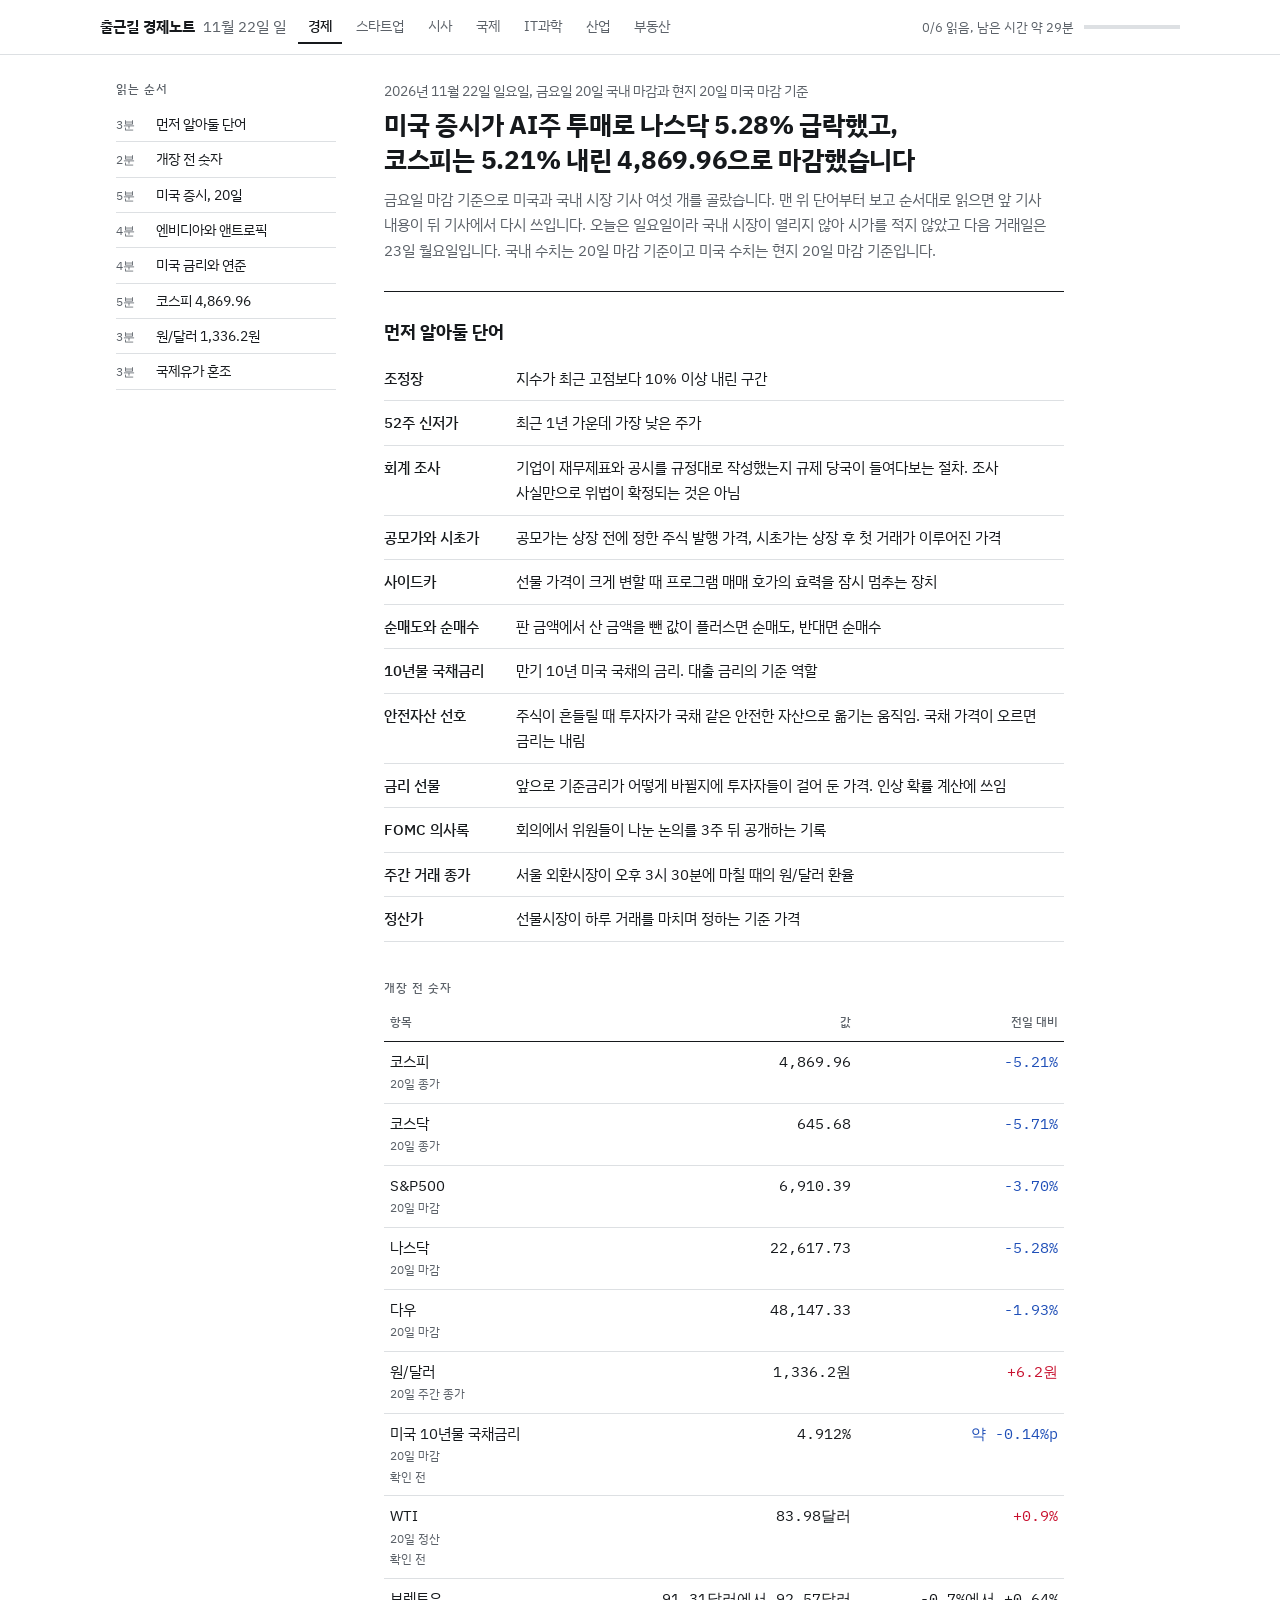
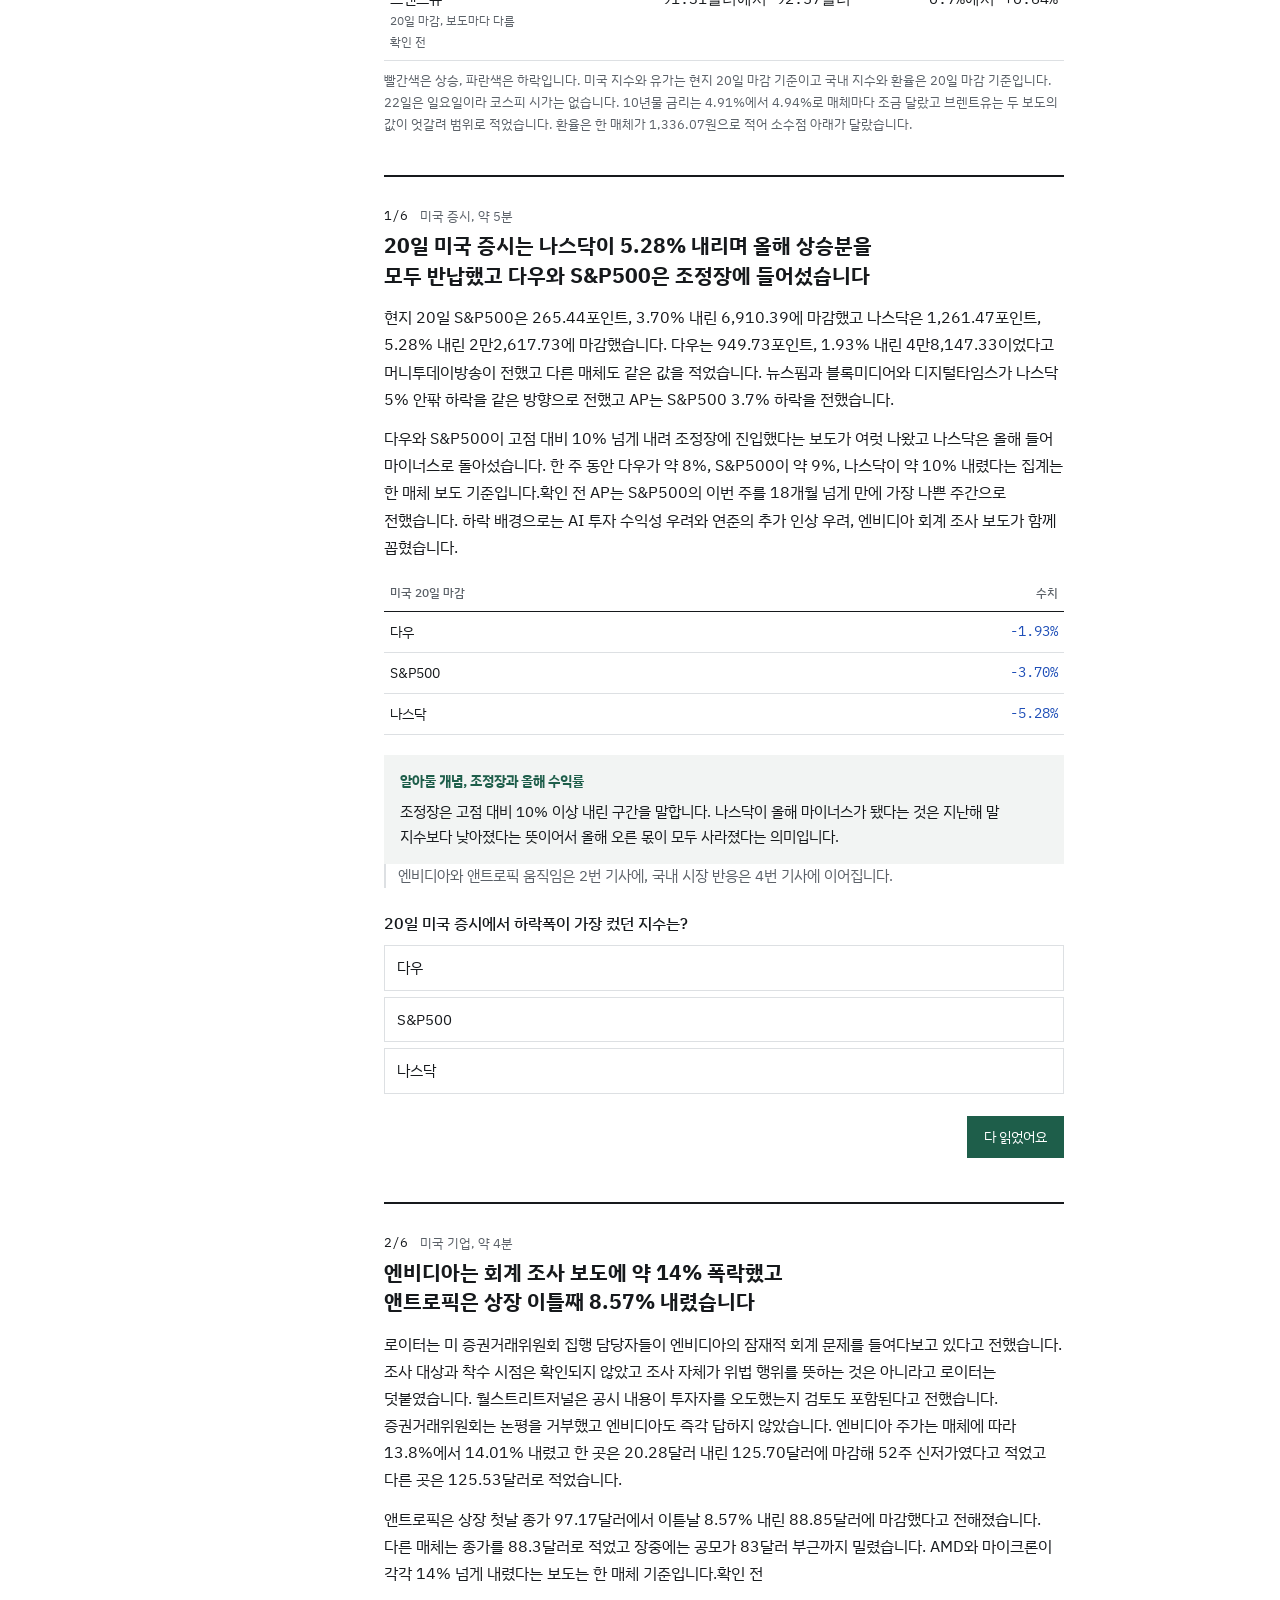
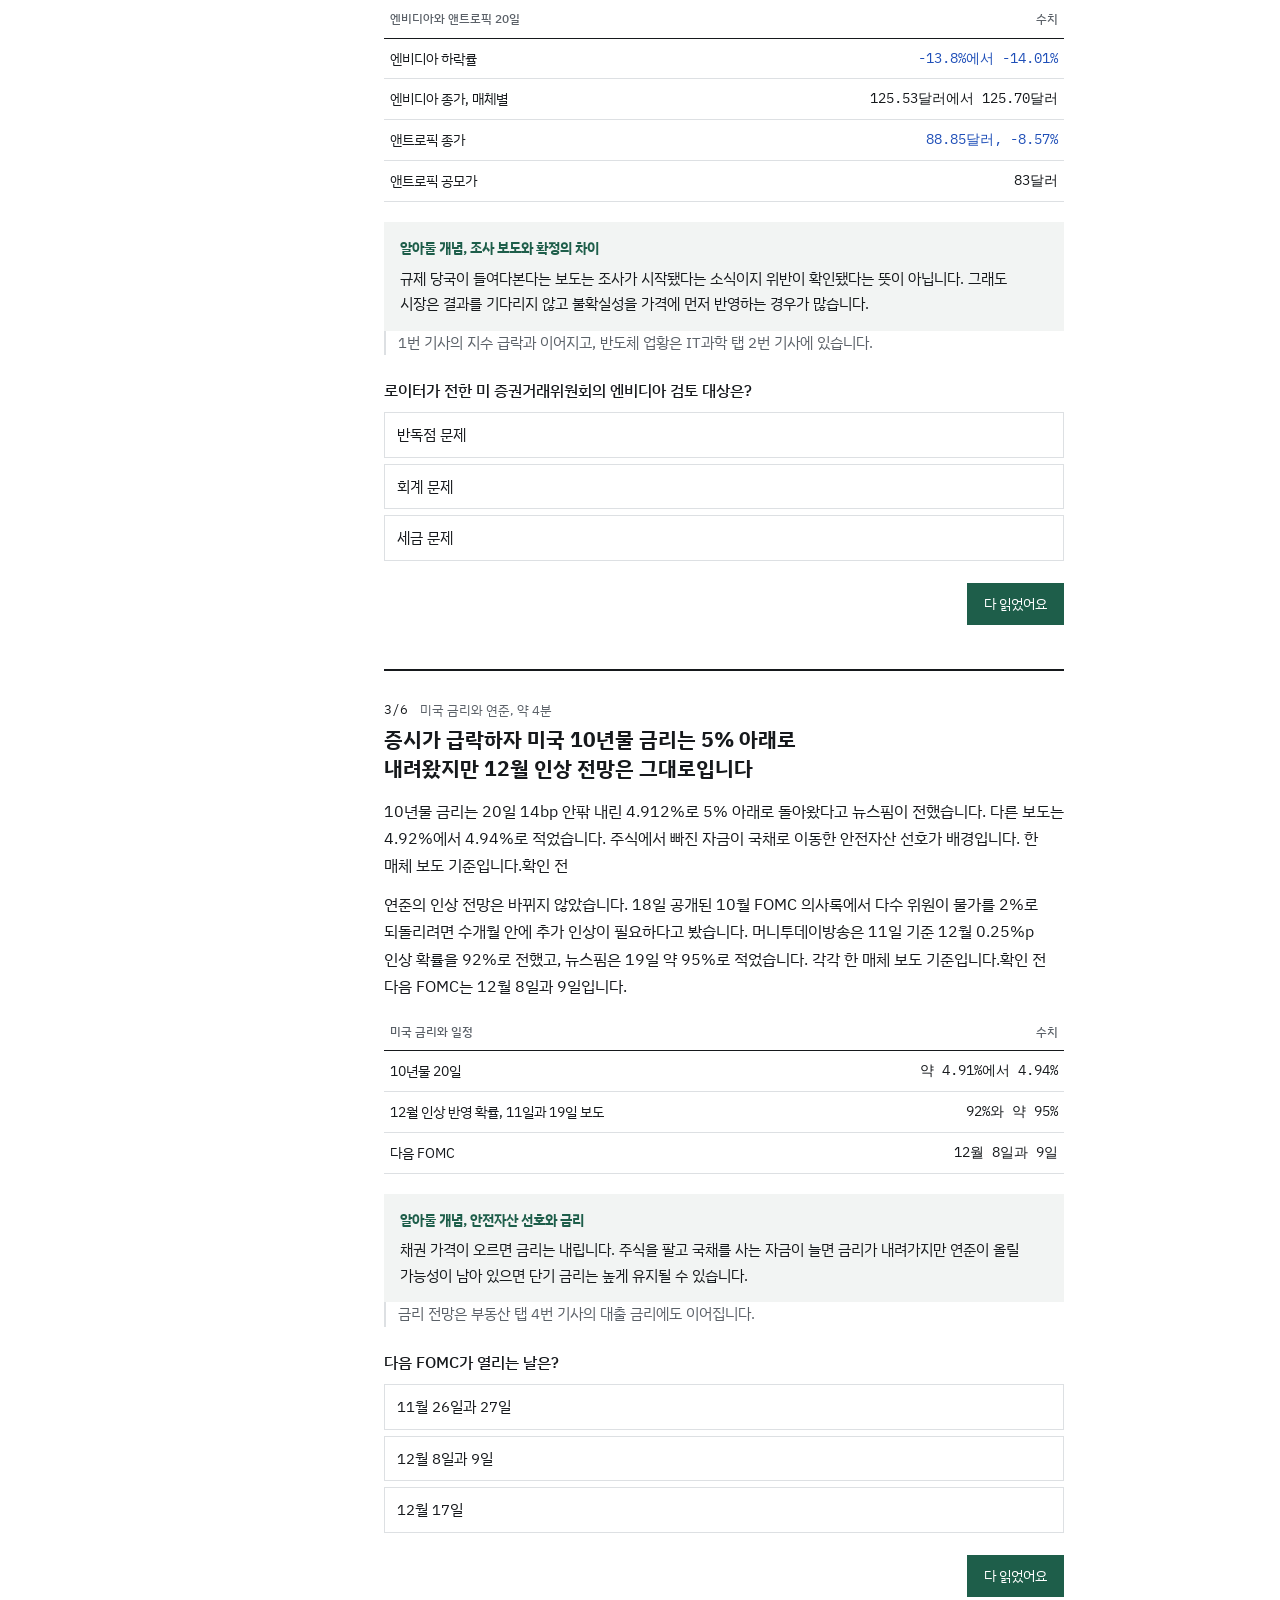
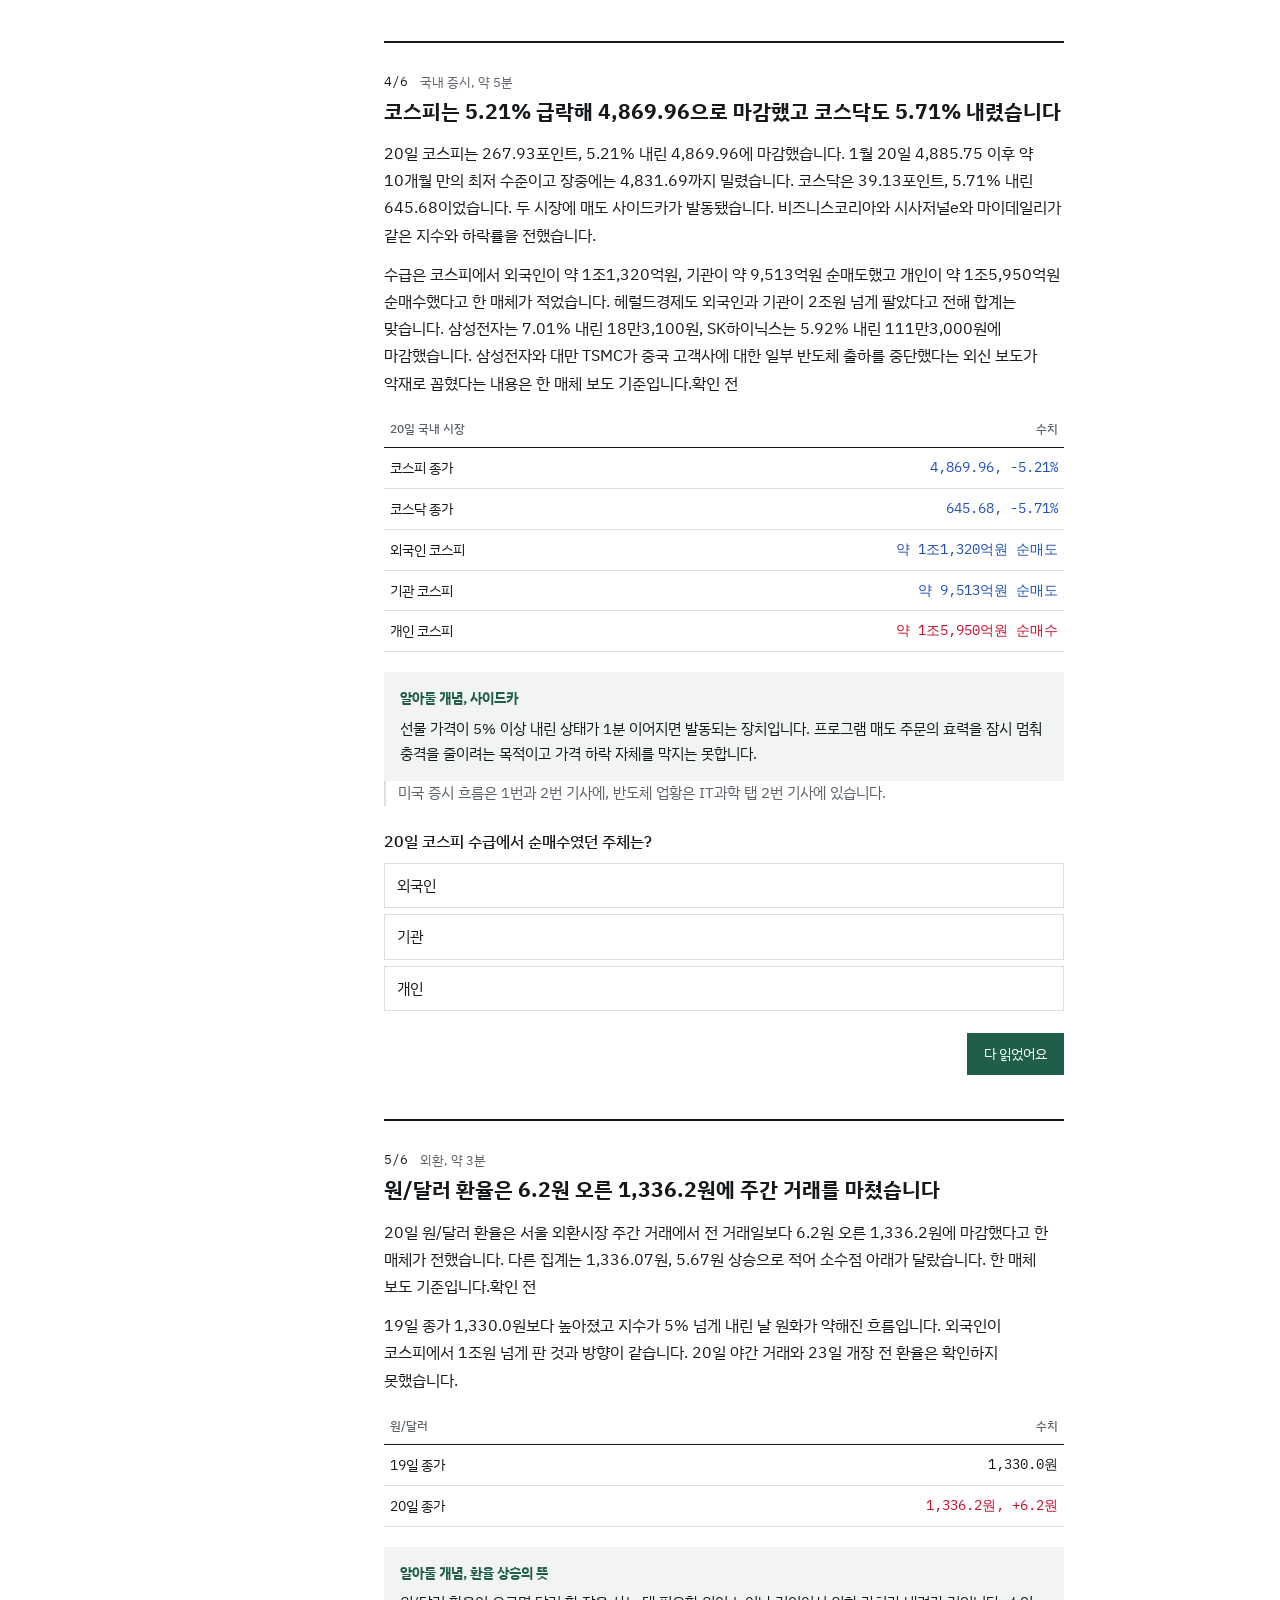
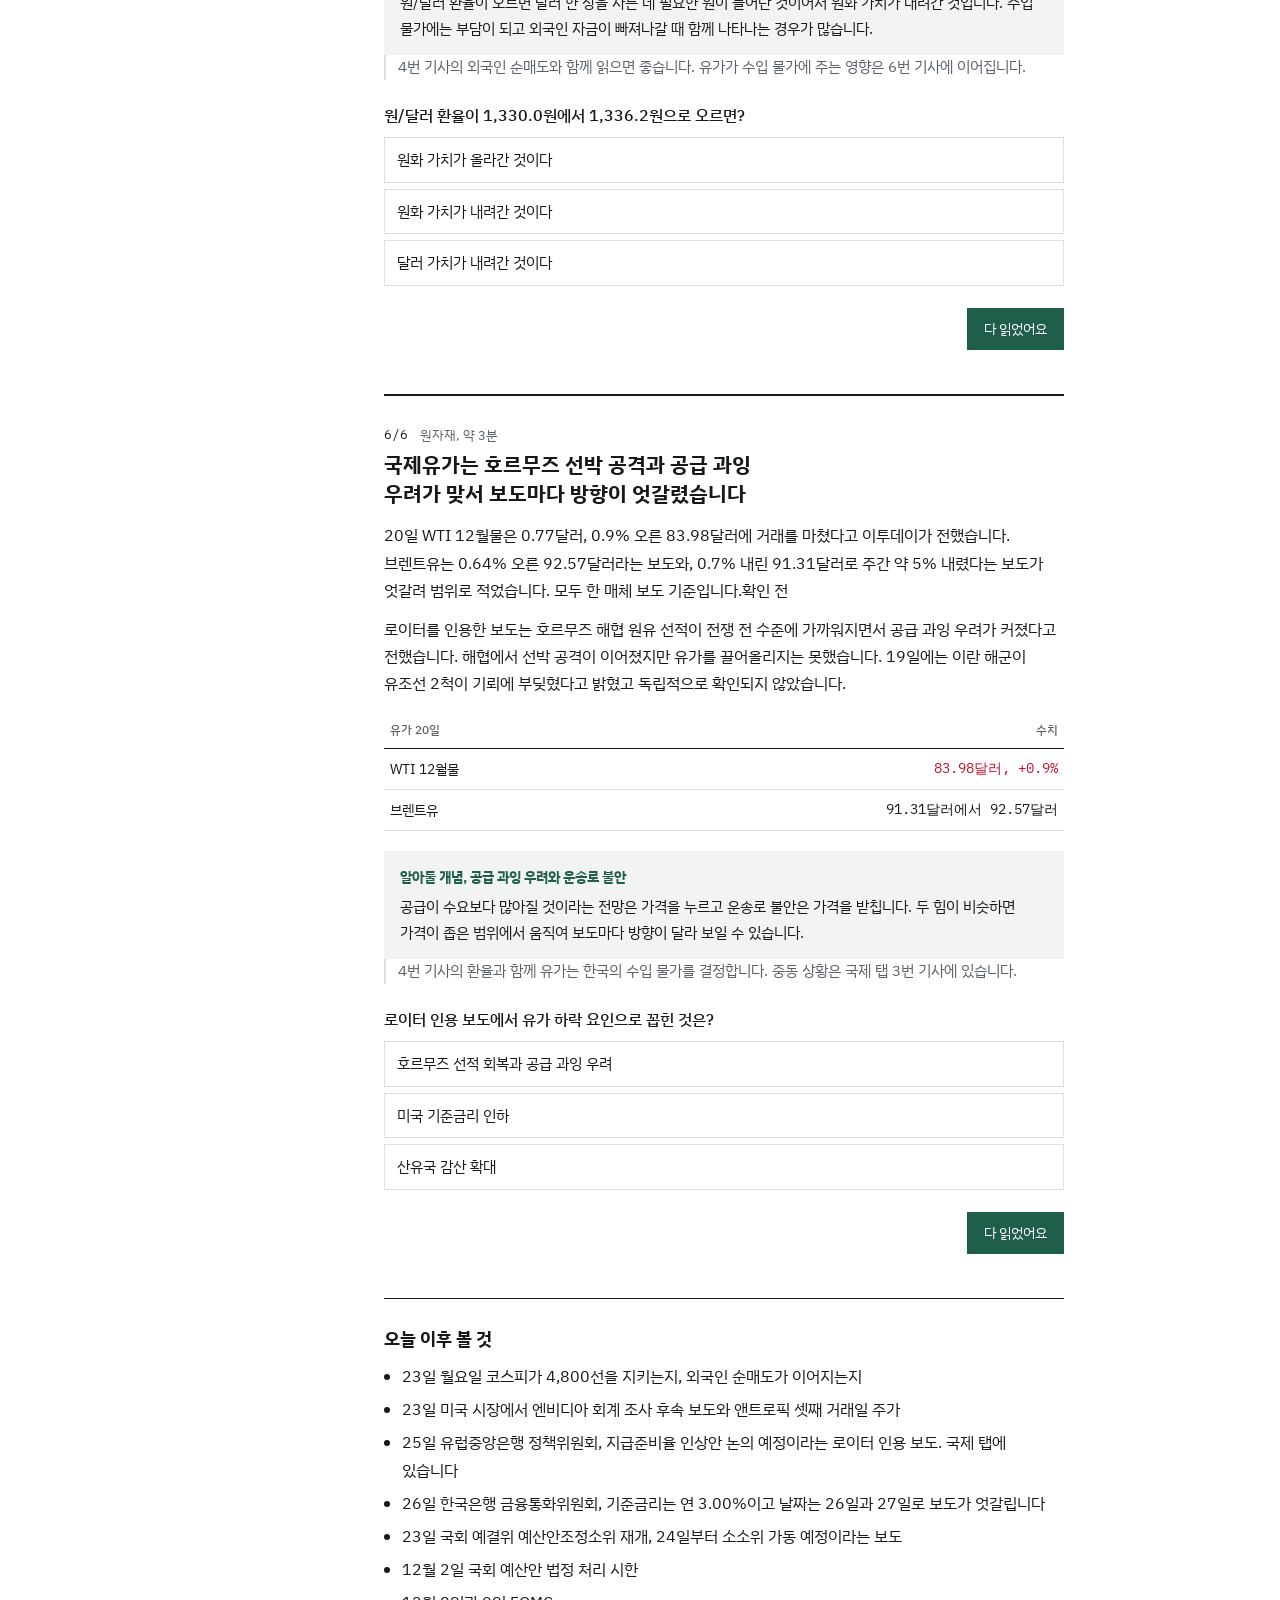
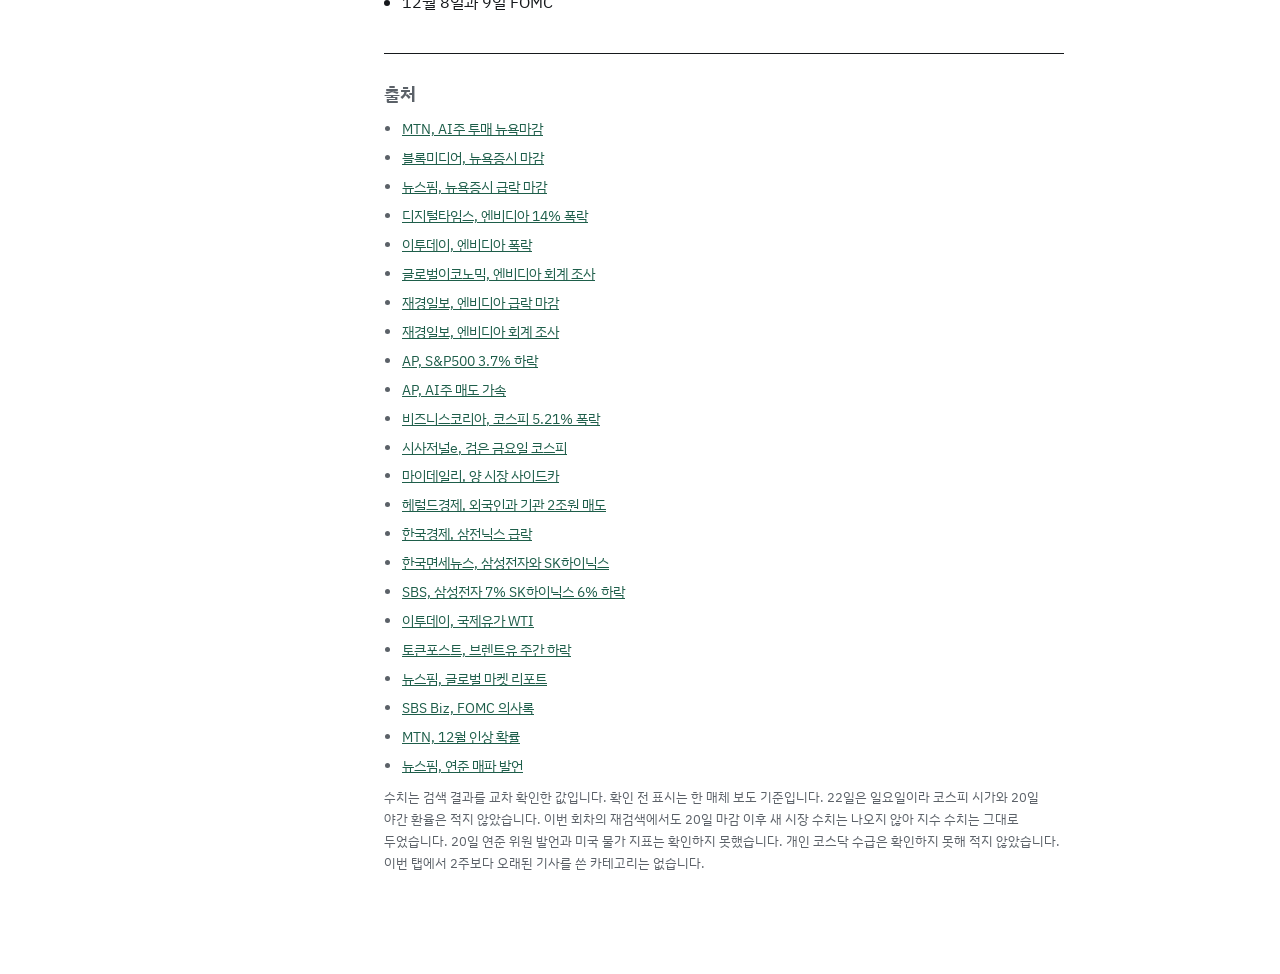
==== commit 6d51b436: "2026-11-22 뉴스 갱신 - 날짜와 요일 일요일 기준으로 갱신 - 경제 다음 거래일과 볼 것 일정 정정, 다우 수치 확인 완료 처리 - 시사 예산안 심사 일정과 특검 임명 절" ====
--- a/index.html
+++ b/index.html
@@ -13,7 +13,7 @@
 <body>
 <header class="topbar">
   <div class="topbar-in">
-    <div class="brand">출근길 경제노트<span>11월 21일 토</span></div>
+    <div class="brand">출근길 경제노트<span>11월 22일 일</span></div>
     <nav class="tabs" aria-label="노트 선택">
       <a href="#econ" data-tab="econ" aria-current="page">경제</a>
       <a href="#startup" data-tab="startup">스타트업</a>
@@ -30,7 +30,7 @@
   </div>
 </header>
 
-<div class="wrap" data-date="2026-11-21">
+<div class="wrap" data-date="2026-11-22">
   <nav class="toc" aria-label="오늘 읽을 순서">
     <h2>읽는 순서</h2>
     <ol id="toc-startup" data-toc="startup" hidden>
@@ -90,8 +90,8 @@
   <main>
    <div id="view-issues" data-view="issues" data-base="2" data-end="issues-sources" hidden>
     <div class="head">
-      <p class="date">2026년 11월 21일 토요일, 최근 2주 기사 기준</p>
-      <h1>대법원이 한덕수 전 총리 사건을 파기환송하고 김건희 씨 징역 4년과 벌금 5000만원을 확정했습니다</h1>
+      <p class="date">2026년 11월 22일 일요일, 최근 2주 기사 기준</p>
+      <h1>예산안 심사는 23일 예결소위로 넘어갔고 대법원은 19일 김건희 씨 징역 4년을 확정했습니다</h1>
       <p>업무 대화나 시장 흐름에 자주 나오는 국내 소식을 세 갈래로 묶었습니다. 국제 소식은 국제 탭에 있습니다. 단어 정리를 포함해 약 12분 분량입니다.</p>
       <div class="legend">
         <span><span class="tag fact">확정</span>결정되거나 발표된 일</span>
@@ -116,15 +116,15 @@
 
     <article class="story" id="p1" data-min="4">
       <div class="story-meta"><span class="n">1/3</span><span>국내 정치, 약 4분</span></div>
-      <h2>국민의힘은 미래대응기금 전액 삭감을 요구하고 있고 조작기소 특검법은 공포 뒤 임명 절차를 앞두고 있습니다</h2>
-      <ul class="items">
-        <li>
-          <div class="item-head"><span class="tag plan">진행 중</span><strong>예결위 예산소위, 미래대응기금 쟁점</strong><span class="when">11월 15일에서 16일 보도</span></div>
-          <p>예산소위는 16일부터 가동됐습니다. 국민의힘은 미래대응기금 여유자금 104조4000억원 전액 삭감과 지방교부세 감소 추정액 30조5000억원 원상복구를 요구했습니다. 16일 소위에서는 기금 관련 사업을 개별 논의하지 않고 나중에 일괄 심사하기로 했고, 교육위 예결소위는 기금에 편성된 교육부 사업 4조9315억원을 일반회계로 돌리는 방안에 합의하지 못했습니다. 소위 종료일은 20일과 27일로 보도가 엇갈렸고 법정 처리 시한은 12월 2일입니다. 경향신문과 이투데이와 아주경제가 같은 쟁점을 전했습니다. 20일과 21일 소위 결과는 확인하지 못했습니다.</p>
-        </li>
-        <li>
-          <div class="item-head"><span class="tag plan">진행 중</span><strong>조작기소 특검법 공포와 특검 임명 절차</strong><span class="when">11월 17일에서 19일</span></div>
-          <p>법안은 6일 본회의를 통과했고 17일 국무회의에서 공포안이 의결됐다고 YTN과 법률신문이 전했습니다. 19일 공포와 즉시 시행으로 전한 보도도 있습니다. 특검팀은 최대 309명이고 운영 예산은 380억5600만원으로 보도됐습니다. 수사 기간은 기본 90일이라는 보도와 준비 20일을 포함해 최장 200일이라는 보도가 엇갈렸습니다. 공포 뒤 국회의장이 2일 안에 임명을 요청하고 대통령이 3일 안에 후보 추천을 의뢰하는 절차입니다. 임명 시점은 확인하지 못했습니다.</p>
+      <h2>미래대응기금은 상임위에서 보류됐고 조작기소 특검은 임명 절차가 이어지고 있습니다</h2>
+      <ul class="items">
+        <li>
+          <div class="item-head"><span class="tag plan">진행 중</span><strong>예산안 심사, 미래대응기금 보류와 예결소위 일정</strong><span class="when">11월 16일에서 20일 보도</span></div>
+          <p>재경위는 19일 전체회의에서 미래대응기금을 제외한 소관 예산안을 의결했고 국민의힘은 퇴장했습니다. 기금은 전날 예산소위에서 심사를 마치지 못해 의결 대상에서 빠졌습니다. 국민의힘은 기금 여유자금 104조4000억원 전액 삭감과 지방교부세 감소 추정액 30조5000억원 원상복구를 요구하고 민주당은 원안 유지를 주장해 평행선입니다. 예결위는 23일 예산안조정소위를 열어 미심사 부처 예산과 기금 사업을 심사하고 24일부터 소소위를 가동할 예정이라고 보도됐습니다. 법정 처리 시한은 12월 2일입니다. 이투데이와 MTN과 아주경제가 같은 쟁점을 전했습니다. 21일과 22일 사이 여야 합의 소식은 찾지 못했습니다.</p>
+        </li>
+        <li>
+          <div class="item-head"><span class="tag plan">진행 중</span><strong>조작기소 특검법 시행과 특검 임명 절차</strong><span class="when">11월 17일에서 21일</span></div>
+          <p>법안은 6일 본회의를 통과했고 17일 국무회의에서 공포안이 의결돼 19일 공포와 동시에 시행됐다고 보도됐습니다. 민주당과 국민의힘과 조국혁신당이 1명씩 후보를 추천하면 대통령이 1명을 임명하는 방식이고 국회의장은 21일까지 임명을 요청하게 돼 있습니다. 법정 기한을 모두 쓰면 임명은 30일에서 12월 1일 사이, 수사 착수는 준비 20일을 거쳐 12월 22일쯤이라는 전망이 나왔습니다. 국민의힘은 추천을 거부한다는 입장이라고 한 매체가 전했습니다. 한 매체 보도 기준입니다.<span class="sub">확인 전</span> 특검팀은 최대 309명, 운영 예산은 380억5600만원으로 보도됐고 수사 기간은 보도마다 달라 적지 않았습니다.</p>
         </li>
       </ul>
       <div class="concept">
@@ -187,6 +187,10 @@
     <section class="end-block sources" id="issues-sources">
       <h2>출처</h2>
       <ul>
+        <li><a href="https://www.etoday.co.kr/news/view/2650468" target="_blank" rel="noopener">이투데이, 재경위 예산안 의결</a></li>
+        <li><a href="https://news.mtn.co.kr/article/2026112013562071474" target="_blank" rel="noopener">MTN, 재경위 예산 증액과 감액</a></li>
+        <li><a href="https://www.lawtimes.co.kr/news/articleView.html?idxno=229669" target="_blank" rel="noopener">법률신문, 특검법 재가</a></li>
+        <li><a href="https://www.ytn.co.kr/_ln/0101_202611171218019732" target="_blank" rel="noopener">YTN, 특검 후보 추천 방식</a></li>
         <li><a href="https://www.khan.co.kr/article/202611151859001/" target="_blank" rel="noopener">경향신문, 예산안 감액과 증액</a></li>
         <li><a href="https://www.etoday.co.kr/news/view/2648249" target="_blank" rel="noopener">이투데이, 예산소위 쟁점</a></li>
         <li><a href="https://www.ajunews.com/view/20261116154137654" target="_blank" rel="noopener">아주경제, 예산소위 16일</a></li>
@@ -205,13 +209,13 @@
         <li><a href="https://www.thereport.co.kr/news/articleView.html?idxno=92958" target="_blank" rel="noopener">더리포트, 11월 시행 법령</a></li>
         <li><a href="https://chasallim.com/car-law-changes-2026/" target="_blank" rel="noopener">차살림, 자동차관리법 개정</a></li>
       </ul>
-      <p class="note">수치는 검색 결과를 교차 확인한 값입니다. 확인 전 표시는 한 매체 보도 기준입니다. 20일과 21일 예산소위 결과와 특검 임명 확정, 한덕수 전 총리 환송 뒤 재판 일정은 확인하지 못했습니다. 윤석열 전 대통령 위증 사건의 11월 26일 선고는 보도로 확인되지 않아 지난 회차와 달리 적지 않았습니다. 20일과 21일 사건사고 기사도 찾지 못했습니다. 사회와 생활 카테고리는 11월 보도를 정리한 기사에 의존했습니다. 2주보다 오래된 기사를 쓴 카테고리는 없습니다.</p>
+      <p class="note">수치는 검색 결과를 교차 확인한 값입니다. 확인 전 표시는 한 매체 보도 기준입니다. 21일과 22일의 예산 합의와 특검 임명 확정, 한덕수 전 총리 환송 뒤 재판 일정은 확인하지 못했습니다. 사건사고 기사는 찾지 못했고 사회와 생활 카테고리는 11월 보도를 정리한 기사에 의존했습니다. 2주보다 오래된 기사를 쓴 카테고리는 없습니다.</p>
     </section>
    </div>
 
    <div id="view-world" data-view="world" data-base="2" data-end="world-sources" hidden>
     <div class="head">
-      <p class="date">2026년 11월 21일 토요일, 최근 2주 기사 기준</p>
+      <p class="date">2026년 11월 22일 일요일, 최근 2주 기사 기준</p>
       <h1>미중은 무역휴전 연장에 원칙적으로 합의했고, 미중러 정상은 4개 항 평화선언을 내놨습니다</h1>
       <p>미국과 중국과 아시아, 전쟁과 협상, 유럽 소식을 네 갈래로 묶었습니다. 단어 정리를 포함해 약 13분 분량입니다.</p>
       <div class="legend">
@@ -283,7 +287,7 @@
       <ul class="items">
         <li>
           <div class="item-head"><span class="tag fact">확정</span><strong>미중러 정상 첫 3자 회담, 4개 항 평화선언</strong><span class="when">11월 19일</span></div>
-          <p>선전에서 열린 첫 3자 정상회담에서 4개 항 평화선언이 나왔고 우크라이나 문제와 한반도 문제는 담기지 않았습니다. 파이낸셜뉴스와 코리아타임스가 같은 내용을 전했습니다.</p>
+          <p>선전에서 열린 첫 3자 정상회담에서 4개 항 평화선언이 나왔고 우크라이나 문제와 한반도 문제는 담기지 않았습니다. AP는 회담 요약문에 우크라이나와 이란 전쟁이 언급되지 않았고 유엔 개혁과 연료 공급 확대, 핵 관련 대화에 합의했다는 내용이 담겼다고 전했습니다. 파이낸셜뉴스와 코리아타임스가 같은 회담을 전했고 4개 항의 세부 항목은 확인하지 못했습니다.</p>
         </li>
         <li>
           <div class="item-head"><span class="tag plan">진행 중</span><strong>우크라이나 종전협상과 유럽 반응</strong><span class="when">11월 10일에서 21일</span></div>
@@ -333,6 +337,7 @@
         <li><a href="https://www.hankyung.com/article/2026111856131" target="_blank" rel="noopener">한국경제, 미중 회담 전망</a></li>
         <li><a href="https://www.koreancenter.or.kr/news/articleView.html?idxno=1441705" target="_blank" rel="noopener">코리안센터, 중일 정상회담</a></li>
         <li><a href="https://www.scmp.com/news/china/diplomacy/article/3374944/xi-greets-takaichi-smile-no-words-china-japan-freeze-lingers" target="_blank" rel="noopener">SCMP, 시진핑과 다카이치</a></li>
+        <li><a href="https://abc13.com/story/nuclear-arms-ending-wars-iran-ukraine-set-top-agenda-trump-xi-putin-meeting/20054435/" target="_blank" rel="noopener">AP, 미중러 회담 요약</a></li>
         <li><a href="https://www.fnnews.com/news/202611200126270335" target="_blank" rel="noopener">파이낸셜뉴스, 미중러 평화선언</a></li>
         <li><a href="https://www.koreatimes.com/article/11632132" target="_blank" rel="noopener">코리아타임스, 미중러 회담</a></li>
         <li><a href="https://m.news.nate.com/view/20261120n01212" target="_blank" rel="noopener">네이트 뉴스, 종전협상</a></li>
@@ -343,13 +348,13 @@
         <li><a href="https://www.globalbankingandfinance.com/exclusive-ecb-discuss-raising-reserve-requirement-next-week/" target="_blank" rel="noopener">Global Banking and Finance, 지급준비율</a></li>
         <li><a href="https://indexbox.io/ko/blog/ecb-warns-indebted-nations-face-higher-borrowing-costs-without-fiscal-discipline" target="_blank" rel="noopener">인덱스박스, 유럽중앙은행 재정 경고</a></li>
       </ul>
-      <p class="note">수치는 검색 결과를 교차 확인한 값입니다. 확인 전 표시는 한 매체 보도 기준입니다. 이란의 19일과 20일 상황, 영국과 프랑스와 남미와 아프리카의 11월 소식은 찾지 못했습니다. 유럽 카테고리는 유럽중앙은행 소식으로 채웠습니다. 20일 급락에 대한 백악관 반응도 확인하지 못했습니다. 2주보다 오래된 기사를 쓴 카테고리는 없습니다.</p>
+      <p class="note">수치는 검색 결과를 교차 확인한 값입니다. 확인 전 표시는 한 매체 보도 기준입니다. 이란의 19일부터 21일 상황, 영국과 프랑스와 남미와 아프리카의 11월 소식은 찾지 못했습니다. 21일과 22일 새 외교 소식도 찾지 못했습니다. 유럽 카테고리는 유럽중앙은행 소식으로 채웠습니다. 20일 급락에 대한 백악관 반응도 확인하지 못했습니다. 2주보다 오래된 기사를 쓴 카테고리는 없습니다.</p>
     </section>
    </div>
 
    <div id="view-tech" data-view="tech" data-base="2" data-end="tech-sources" hidden>
     <div class="head">
-      <p class="date">2026년 11월 21일 토요일, 최근 2주 기사 기준</p>
+      <p class="date">2026년 11월 22일 일요일, 최근 2주 기사 기준</p>
       <h1>HBM4 가격이 내년 최대 2.7배로 오른다는 전망이 나왔지만 20일에는 반도체주가 크게 내렸습니다</h1>
       <p>AI와 반도체와 빅테크 규제와 우주 소식을 네 갈래로 묶었습니다. 단어 정리를 포함해 약 13분 분량입니다.</p>
       <div class="legend">
@@ -493,7 +498,7 @@
 
    <div id="view-industry" data-view="industry" data-base="2" data-end="industry-sources" hidden>
     <div class="head">
-      <p class="date">2026년 11월 21일 토요일, 최근 2주 기사 기준</p>
+      <p class="date">2026년 11월 22일 일요일, 최근 2주 기사 기준</p>
       <h1>LG유플러스는 파주 AI 데이터센터에 7,890억원을 투자하고, 조선 3사는 연간 수주 목표를 거의 채웠습니다</h1>
       <p>기업 공시와 자동차와 배터리, 조선과 유통 소식을 네 갈래로 묶었습니다. 단어 정리를 포함해 약 13분 분량입니다.</p>
       <div class="legend">
@@ -526,8 +531,8 @@
           <p>LG유플러스는 투자 기간 2026년 11월 23일부터 2029년 1월 31일까지 7,890억원을 투자하기로 했고 LG전자는 1,000억원어치 자사주를 소각하기로 했다고 합니다. 한 매체 보도 기준입니다.<span class="sub">확인 전</span></p>
         </li>
         <li>
-          <div class="item-head"><span class="tag plan">진행 중</span><strong>삼성전자 정기 사장단 인사 전망</strong><span class="when">11월 19일 보도</span></div>
-          <p>이르면 20일부터 인사가 나올 수 있고 변화보다 안정에 무게가 실린다는 예측 기사입니다. 한 매체 보도 기준입니다.<span class="sub">확인 전</span></p>
+          <div class="item-head"><span class="tag plan">진행 중</span><strong>삼성전자 정기 사장단 인사 전망</strong><span class="when">11월 10일과 19일 보도</span></div>
+          <p>임원 평가 제출 기한이 예년보다 약 2주 앞당겨졌고 인사는 11월 말로 굳어지는 분위기라는 보도가 있었습니다. 19일 기사는 이르면 20일부터 인사가 나올 수 있고 변화보다 안정에 무게가 실린다고 전했습니다. 22일 현재 발표 소식은 확인하지 못했습니다. 두 건 모두 한 매체 보도 기준입니다.<span class="sub">확인 전</span></p>
         </li>
         <li>
           <div class="item-head"><span class="tag plan">진행 중</span><strong>SK하이닉스 내년 HBM 영업이익 증가 전망</strong><span class="when">11월 보도</span></div>
@@ -631,7 +636,7 @@
 
    <div id="view-realty" data-view="realty" data-base="2" data-end="realty-sources" hidden>
     <div class="head">
-      <p class="date">2026년 11월 21일 토요일, 최근 2주 기사 기준</p>
+      <p class="date">2026년 11월 22일 일요일, 최근 2주 기사 기준</p>
       <h1>서울 아파트값 상승폭은 0.03%로 줄었고 용산과 동작이 하락 전환했습니다</h1>
       <p>집값과 세제와 청약과 대출 소식을 네 갈래로 묶었습니다. 단어 정리를 포함해 약 13분 분량입니다.</p>
       <div class="legend">
@@ -736,6 +741,10 @@
         <li>
           <div class="item-head"><span class="tag fact">확정</span><strong>10월 가계대출 동향</strong><span class="when">11월 12일 발표</span></div>
           <p>금융위원회 자료 기준으로 전 금융권 가계대출은 6.4조원 늘어 전월 2.2조원 감소에서 돌아섰습니다. 주택담보대출은 4.0조원 늘었고 은행권 3.3조원, 제2금융권 0.7조원입니다. 당국은 총량목표 안에서 관리 중이라고 밝혔습니다. 정부 자료 한 건 기준입니다.<span class="sub">확인 전</span></p>
+        </li>
+        <li>
+          <div class="item-head"><span class="tag fact">확정</span><strong>10월 은행권 주택담보대출 잔액</strong><span class="when">11월 16일 보도</span></div>
+          <p>KB경영연구소 리뷰는 10월 은행권 주택담보대출 잔액이 958.7조원으로 전월보다 3.3조원 늘었다고 적었고 이는 위 금융위 자료의 은행권 증가분과 같습니다. 같은 자료는 주택담보대출 금리가 4.88%로 올랐다고 전했지만 기준 월은 확인하지 못했습니다. 한 매체 보도 기준입니다.<span class="sub">확인 전</span></p>
         </li>
         <li>
           <div class="item-head"><span class="tag fact">확정</span><strong>KB국민은행 변동금리 인상</strong><span class="when">11월 중순</span></div>
@@ -769,15 +778,16 @@
         <li><a href="https://www.econovill.com/news/articleView.html?idxno=757428" target="_blank" rel="noopener">이코노믹리뷰, 코픽스 3.62%</a></li>
         <li><a href="https://news.jkn.co.kr/post/1101182" target="_blank" rel="noopener">재경일보, 코픽스 상승</a></li>
         <li><a href="https://www.sisajournal.com/news/articleView.html?idxno=394157" target="_blank" rel="noopener">시사저널, 코픽스 급등</a></li>
+        <li><a href="https://kbthink.com/realestate/insights/research/261116-7.html" target="_blank" rel="noopener">KB경영연구소, 주택시장 리뷰 11월호</a></li>
         <li><a href="https://m.korea.kr/briefing/pressReleaseView.do?newsId=156788858" target="_blank" rel="noopener">정책브리핑, 10월 가계대출 동향</a></li>
       </ul>
-      <p class="note">수치는 검색 결과를 교차 확인한 값입니다. 확인 전 표시는 한 매체 보도 기준입니다. 부동산원 주간 통계는 19일 발표분이 가장 최근입니다. 18일부터 20일 사이 새 부동산 대책과 이번 주 거래량, 11월 4주차 청약 단지 목록, 은행별 최신 주담대 금리는 확인하지 못했습니다. 2주보다 오래된 기사를 쓴 카테고리는 r2의 경기 토지거래허가구역 항목입니다.</p>
+      <p class="note">수치는 검색 결과를 교차 확인한 값입니다. 확인 전 표시는 한 매체 보도 기준입니다. 부동산원 주간 통계는 19일 발표분이 가장 최근이고 다음 발표는 목요일 26일입니다. 18일부터 20일 사이 새 부동산 대책과 이번 주 거래량, 11월 4주차 청약 단지 목록, 은행별 최신 주담대 금리는 확인하지 못했습니다. 2주보다 오래된 기사를 쓴 카테고리는 r2의 경기 토지거래허가구역 항목입니다.</p>
     </section>
    </div>
 
    <div id="view-startup" data-view="startup" data-base="2" data-end="startup-sources" hidden>
     <div class="head">
-      <p class="date">2026년 11월 21일 토요일, 최근 2주 기사 기준</p>
+      <p class="date">2026년 11월 22일 일요일, 최근 2주 기사 기준</p>
       <h1>1~3분기 벤처투자는 12조6,248억원으로 역대 최대였고, 유캐스트 일반청약은 올해 처음 미달됐습니다</h1>
       <p>창업자와 스타트업 실무자가 알아둘 소식을 다섯 갈래로 나눴습니다. 단어 정리를 포함해 약 15분 분량입니다.</p>
       <div class="legend">
@@ -826,6 +836,10 @@
       <h2>메디인테크가 시리즈C 338억원을, 익스톨이 시리즈C 200억원을 확보했습니다</h2>
       <ul class="items">
         <li>
+          <div class="item-head"><span class="tag fact">확정</span><strong>11월 셋째 주 국내 스타트업 투자 집계</strong><span class="when">11월 16일에서 20일</span></div>
+          <p>26곳이 투자를 유치했고 금액을 공개한 8곳이 666억원을 모았다는 집계입니다. 의료기기와 의료 AI, 로봇 분야에 자금이 몰렸습니다. 한 매체 보도 기준입니다.<span class="sub">확인 전</span></p>
+        </li>
+        <li>
           <div class="item-head"><span class="tag fact">확정</span><strong>메디인테크 시리즈C 338억원</strong><span class="when">11월 19일 보도</span></div>
           <p>AI 로봇내시경을 개발하는 기업이며 에이티넘인베스트먼트와 KB인베스트먼트가 라운드를 이끌었습니다. 한 매체 보도 기준입니다.<span class="sub">확인 전</span></p>
         </li>
@@ -858,8 +872,8 @@
           <p>500만주를 공모하고 희망가는 3만1,600원에서 3만6,100원입니다. 환불과 납입일은 23일입니다. 확정 공모가와 청약 경쟁률, 상장일은 확인하지 못했습니다.</p>
         </li>
         <li>
-          <div class="item-head"><span class="tag plan">예정</span><strong>엔키화이트햇 수요예측과 케이엠에프 청약</strong><span class="when">11월 20일에서 12월 2일</span></div>
-          <p>엔키화이트햇은 20일부터 26일까지 수요예측을 하고 일반청약은 12월 1일과 2일로 최신 일정표에 나옵니다. 초기 보도의 일정과 달라 일정표 기준입니다. 케이엠에프는 수요예측 20일까지, 청약 24일과 25일입니다. 한 곳 기준입니다.<span class="sub">확인 전</span></p>
+          <div class="item-head"><span class="tag plan">예정</span><strong>아델과 케이엠에프 청약, 엔키화이트햇과 다비오 수요예측</strong><span class="when">11월 23일에서 12월 2일</span></div>
+          <p>청약 일정표에는 아델 23일과 24일, 케이엠에프 24일과 25일이 나오고 케이엠에프는 희망가 1만5,000원에서 1만7,800원입니다. 아델의 희망가는 1만8,000원에서 2만5,000원입니다. 엔키화이트햇은 20일부터 26일까지 수요예측을 하고 일반청약은 12월 1일과 2일로 나옵니다. 다비오는 수요예측 23일부터 27일, 청약 12월 1일과 2일이라는 정리가 있지만 일정이 자주 밀려 DART 정정신고서로 확인해야 합니다. 두 곳의 확정 공모가와 경쟁률은 확인하지 못했습니다. 일정표 한 곳 기준입니다.<span class="sub">확인 전</span></p>
         </li>
       </ul>
       <div class="concept">
@@ -914,6 +928,7 @@
     <section class="end-block sources" id="startup-sources">
       <h2>출처</h2>
       <ul>
+        <li><a href="https://startuprecipe.co.kr/archives/5842153" target="_blank" rel="noopener">스타트업레시피, 이번주 투자</a></li>
         <li><a href="https://wowtale.net/2026/11/17/268197/" target="_blank" rel="noopener">와우테일, 누적 벤처투자와 펀드결성</a></li>
         <li><a href="https://zdnet.co.kr/view/?no=20261117174123" target="_blank" rel="noopener">지디넷코리아, 3분기 벤처투자</a></li>
         <li><a href="https://www.koreancenter.or.kr/news/articleView.html?idxno=1440672" target="_blank" rel="noopener">코리안센터, 벤처투자</a></li>
@@ -922,6 +937,7 @@
         <li><a href="https://www.unicornfactory.co.kr/article/2026111514283432766" target="_blank" rel="noopener">유니콘팩토리, 레이와트</a></li>
         <li><a href="https://www.hankyung.com/article/2026111981661" target="_blank" rel="noopener">한국경제, 유캐스트 청약 미달</a></li>
         <li><a href="https://dealsite.co.kr/articles/173083" target="_blank" rel="noopener">딜사이트, 유캐스트 공모가</a></li>
+        <li><a href="https://glasswallet.com/blog/2026-11-ipo-schedule" target="_blank" rel="noopener">글래스월렛, 11월 공모주 일정</a></li>
         <li><a href="https://news.bizwatch.co.kr/article/market/2026/11/13/0024" target="_blank" rel="noopener">비즈워치, 공모주 일정</a></li>
         <li><a href="https://www.etoday.co.kr/news/view/2647904" target="_blank" rel="noopener">이투데이, 에스에프씨와 유캐스트 청약</a></li>
         <li><a href="https://www.newspim.com/news/view/20261012001097" target="_blank" rel="noopener">뉴스핌, 엔키화이트햇</a></li>
@@ -932,15 +948,15 @@
         <li><a href="https://m.news.nate.com/view/20261119n23722" target="_blank" rel="noopener">네이트 뉴스, 베리에이셔널</a></li>
         <li><a href="https://wowtale.net/2026/11/21/268448/" target="_blank" rel="noopener">와우테일, 마로우 테라퓨틱스</a></li>
       </ul>
-      <p class="note">수치는 검색 결과를 교차 확인한 값입니다. 확인 전 표시는 한 매체 보도 기준입니다. 2주보다 오래된 기사를 쓴 카테고리는 없습니다. 20일과 21일에 나온 국내 시리즈 투자 새 소식과 에스에프씨 확정 공모가와 경쟁률, 제논과 엔키화이트햇 최신 결과, 조달청 신규 공고는 확인하지 못했습니다. 지난 회차에 있던 옵토닉스 상장 첫날 기사는 17일 상장 소식이라 이번에는 유캐스트와 에스에프씨 중심으로 바꿨습니다.</p>
+      <p class="note">수치는 검색 결과를 교차 확인한 값입니다. 확인 전 표시는 한 매체 보도 기준입니다. 2주보다 오래된 기사를 쓴 카테고리는 없습니다. 21일과 22일에 나온 국내 시리즈 투자 새 소식과 에스에프씨 확정 공모가와 경쟁률, 제논과 엔키화이트햇 최신 결과, 조달청 신규 공고는 확인하지 못했습니다. 지난 회차에 있던 옵토닉스 상장 첫날 기사는 17일 상장 소식이라 이번에는 유캐스트와 에스에프씨 중심으로 바꿨습니다.</p>
     </section>
    </div>
 
    <div id="view-econ" data-view="econ" data-base="5" data-end="econ-watch">
     <div class="head">
-      <p class="date">2026년 11월 21일 토요일, 20일 국내 마감과 20일 미국 마감 기준</p>
+      <p class="date">2026년 11월 22일 일요일, 금요일 20일 국내 마감과 현지 20일 미국 마감 기준</p>
       <h1>미국 증시가 AI주 투매로 나스닥 5.28% 급락했고, 코스피는 5.21% 내린 4,869.96으로 마감했습니다</h1>
-      <p>어제 미국과 국내 시장 기사 여섯 개를 골랐습니다. 맨 위 단어부터 보고 순서대로 읽으면 앞 기사 내용이 뒤 기사에서 다시 쓰입니다. 오늘은 토요일이라 국내 시장이 열리지 않아 시가를 적지 않았고 다음 거래일은 24일 월요일입니다. 국내 수치는 20일 마감 기준이고 미국 수치는 현지 20일 마감 기준입니다.</p>
+      <p>금요일 마감 기준으로 미국과 국내 시장 기사 여섯 개를 골랐습니다. 맨 위 단어부터 보고 순서대로 읽으면 앞 기사 내용이 뒤 기사에서 다시 쓰입니다. 오늘은 일요일이라 국내 시장이 열리지 않아 시가를 적지 않았고 다음 거래일은 23일 월요일입니다. 국내 수치는 20일 마감 기준이고 미국 수치는 현지 20일 마감 기준입니다.</p>
     </div>
 
     <section class="end-block glossary" id="glossary">
@@ -971,7 +987,7 @@
             <tr><td>코스닥<span class="sub">20일 종가</span></td><td class="r num">645.68</td><td class="r num down">-5.71%</td></tr>
             <tr><td>S&amp;P500<span class="sub">20일 마감</span></td><td class="r num">6,910.39</td><td class="r num down">-3.70%</td></tr>
             <tr><td>나스닥<span class="sub">20일 마감</span></td><td class="r num">22,617.73</td><td class="r num down">-5.28%</td></tr>
-            <tr><td>다우<span class="sub">20일 마감</span><span class="sub">확인 전</span></td><td class="r num">48,147.33</td><td class="r num down">-1.93%</td></tr>
+            <tr><td>다우<span class="sub">20일 마감</span></td><td class="r num">48,147.33</td><td class="r num down">-1.93%</td></tr>
             <tr><td>원/달러<span class="sub">20일 주간 종가</span></td><td class="r num">1,336.2원</td><td class="r num up">+6.2원</td></tr>
             <tr><td>미국 10년물 국채금리<span class="sub">20일 마감</span><span class="sub">확인 전</span></td><td class="r num">4.912%</td><td class="r num down">약 -0.14%p</td></tr>
             <tr><td>WTI<span class="sub">20일 정산</span><span class="sub">확인 전</span></td><td class="r num">83.98달러</td><td class="r num up">+0.9%</td></tr>
@@ -979,13 +995,13 @@
           </tbody>
         </table>
       </div>
-      <p class="note">빨간색은 상승, 파란색은 하락입니다. 미국 지수와 유가는 현지 20일 마감 기준이고 국내 지수와 환율은 20일 마감 기준입니다. 21일은 토요일이라 코스피 시가는 없습니다. 10년물 금리는 4.91%에서 4.94%로 매체마다 조금 달랐고 브렌트유는 두 보도의 값이 엇갈려 범위로 적었습니다. 환율은 한 매체가 1,336.07원으로 적어 소수점 아래가 달랐습니다.</p>
+      <p class="note">빨간색은 상승, 파란색은 하락입니다. 미국 지수와 유가는 현지 20일 마감 기준이고 국내 지수와 환율은 20일 마감 기준입니다. 22일은 일요일이라 코스피 시가는 없습니다. 10년물 금리는 4.91%에서 4.94%로 매체마다 조금 달랐고 브렌트유는 두 보도의 값이 엇갈려 범위로 적었습니다. 환율은 한 매체가 1,336.07원으로 적어 소수점 아래가 달랐습니다.</p>
     </section>
 
     <article class="story" id="s1" data-min="5">
       <div class="story-meta"><span class="n">1/6</span><span>미국 증시, 약 5분</span></div>
       <h2>20일 미국 증시는 나스닥이 5.28% 내리며 올해 상승분을 모두 반납했고 다우와 S&amp;P500은 조정장에 들어섰습니다</h2>
-      <p>현지 20일 S&amp;P500은 265.44포인트, 3.70% 내린 6,910.39에 마감했고 나스닥은 1,261.47포인트, 5.28% 내린 2만2,617.73에 마감했습니다. 다우는 949.73포인트, 1.93% 내린 4만8,147.33이었다고 머니투데이방송이 전했습니다. 한 매체 보도 기준입니다.<span class="sub">확인 전</span> 뉴스핌과 블록미디어와 디지털타임스가 나스닥 5% 안팎 하락을 같은 방향으로 전했고 AP는 S&amp;P500 3.7% 하락을 전했습니다.</p>
+      <p>현지 20일 S&amp;P500은 265.44포인트, 3.70% 내린 6,910.39에 마감했고 나스닥은 1,261.47포인트, 5.28% 내린 2만2,617.73에 마감했습니다. 다우는 949.73포인트, 1.93% 내린 4만8,147.33이었다고 머니투데이방송이 전했고 다른 매체도 같은 값을 적었습니다. 뉴스핌과 블록미디어와 디지털타임스가 나스닥 5% 안팎 하락을 같은 방향으로 전했고 AP는 S&amp;P500 3.7% 하락을 전했습니다.</p>
       <p>다우와 S&amp;P500이 고점 대비 10% 넘게 내려 조정장에 진입했다는 보도가 여럿 나왔고 나스닥은 올해 들어 마이너스로 돌아섰습니다. 한 주 동안 다우가 약 8%, S&amp;P500이 약 9%, 나스닥이 약 10% 내렸다는 집계는 한 매체 보도 기준입니다.<span class="sub">확인 전</span> AP는 S&amp;P500의 이번 주를 18개월 넘게 만에 가장 나쁜 주간으로 전했습니다. 하락 배경으로는 AI 투자 수익성 우려와 연준의 추가 인상 우려, 엔비디아 회계 조사 보도가 함께 꼽혔습니다.</p>
       <div class="facts tbl-wrap">
         <table>
@@ -1017,14 +1033,14 @@
     <article class="story" id="s2" data-min="4">
       <div class="story-meta"><span class="n">2/6</span><span>미국 기업, 약 4분</span></div>
       <h2>엔비디아는 회계 조사 보도에 약 14% 폭락했고 앤트로픽은 상장 이틀째 8.57% 내렸습니다</h2>
-      <p>로이터는 미 증권거래위원회 집행 담당자들이 엔비디아의 잠재적 회계 문제를 들여다보고 있다고 전했습니다. 조사 대상과 착수 시점은 확인되지 않았고 조사 자체가 위법 행위를 뜻하는 것은 아니라고 로이터는 덧붙였습니다. 월스트리트저널은 공시 내용이 투자자를 오도했는지 검토도 포함된다고 전했습니다. 증권거래위원회는 논평을 거부했고 엔비디아도 즉각 답하지 않았습니다. 엔비디아 주가는 매체에 따라 13.8%에서 14.01% 내렸고 한 곳은 20.28달러 내린 125.70달러에 마감해 52주 신저가였다고 적었습니다.</p>
+      <p>로이터는 미 증권거래위원회 집행 담당자들이 엔비디아의 잠재적 회계 문제를 들여다보고 있다고 전했습니다. 조사 대상과 착수 시점은 확인되지 않았고 조사 자체가 위법 행위를 뜻하는 것은 아니라고 로이터는 덧붙였습니다. 월스트리트저널은 공시 내용이 투자자를 오도했는지 검토도 포함된다고 전했습니다. 증권거래위원회는 논평을 거부했고 엔비디아도 즉각 답하지 않았습니다. 엔비디아 주가는 매체에 따라 13.8%에서 14.01% 내렸고 한 곳은 20.28달러 내린 125.70달러에 마감해 52주 신저가였다고 적었고 다른 곳은 125.53달러로 적었습니다.</p>
       <p>앤트로픽은 상장 첫날 종가 97.17달러에서 이튿날 8.57% 내린 88.85달러에 마감했다고 전해졌습니다. 다른 매체는 종가를 88.3달러로 적었고 장중에는 공모가 83달러 부근까지 밀렸습니다. AMD와 마이크론이 각각 14% 넘게 내렸다는 보도는 한 매체 기준입니다.<span class="sub">확인 전</span></p>
       <div class="facts tbl-wrap">
         <table>
           <thead><tr><th>엔비디아와 앤트로픽 20일</th><th class="r">수치</th></tr></thead>
           <tbody>
             <tr><td>엔비디아 하락률</td><td class="r num down">-13.8%에서 -14.01%</td></tr>
-            <tr><td>엔비디아 종가, 한 매체</td><td class="r num">125.70달러</td></tr>
+            <tr><td>엔비디아 종가, 매체별</td><td class="r num">125.53달러에서 125.70달러</td></tr>
             <tr><td>앤트로픽 종가</td><td class="r num down">88.85달러, -8.57%</td></tr>
             <tr><td>앤트로픽 공모가</td><td class="r num">83달러</td></tr>
           </tbody>
@@ -1117,7 +1133,7 @@
       <div class="story-meta"><span class="n">5/6</span><span>외환, 약 3분</span></div>
       <h2>원/달러 환율은 6.2원 오른 1,336.2원에 주간 거래를 마쳤습니다</h2>
       <p>20일 원/달러 환율은 서울 외환시장 주간 거래에서 전 거래일보다 6.2원 오른 1,336.2원에 마감했다고 한 매체가 전했습니다. 다른 집계는 1,336.07원, 5.67원 상승으로 적어 소수점 아래가 달랐습니다. 한 매체 보도 기준입니다.<span class="sub">확인 전</span></p>
-      <p>19일 종가 1,330.0원보다 높아졌고 지수가 5% 넘게 내린 날 원화가 약해진 흐름입니다. 외국인이 코스피에서 1조원 넘게 판 것과 방향이 같습니다. 20일 야간 거래와 24일 개장 전 환율은 확인하지 못했습니다.</p>
+      <p>19일 종가 1,330.0원보다 높아졌고 지수가 5% 넘게 내린 날 원화가 약해진 흐름입니다. 외국인이 코스피에서 1조원 넘게 판 것과 방향이 같습니다. 20일 야간 거래와 23일 개장 전 환율은 확인하지 못했습니다.</p>
       <div class="facts tbl-wrap">
         <table>
           <thead><tr><th>원/달러</th><th class="r">수치</th></tr></thead>
@@ -1178,10 +1194,11 @@
     <section class="end-block watch" id="econ-watch">
       <h2>오늘 이후 볼 것</h2>
       <ul>
-        <li>24일 월요일 코스피가 4,800선을 지키는지, 외국인 순매도가 이어지는지</li>
-        <li>24일 미국 시장에서 엔비디아 회계 조사 후속 보도와 앤트로픽 셋째 거래일 주가</li>
+        <li>23일 월요일 코스피가 4,800선을 지키는지, 외국인 순매도가 이어지는지</li>
+        <li>23일 미국 시장에서 엔비디아 회계 조사 후속 보도와 앤트로픽 셋째 거래일 주가</li>
         <li>25일 유럽중앙은행 정책위원회, 지급준비율 인상안 논의 예정이라는 로이터 인용 보도. 국제 탭에 있습니다</li>
         <li>26일 한국은행 금융통화위원회, 기준금리는 연 3.00%이고 날짜는 26일과 27일로 보도가 엇갈립니다</li>
+        <li>23일 국회 예결위 예산안조정소위 재개, 24일부터 소소위 가동 예정이라는 보도</li>
         <li>12월 2일 국회 예산안 법정 처리 시한</li>
         <li>12월 8일과 9일 FOMC</li>
       </ul>
@@ -1214,7 +1231,7 @@
         <li><a href="https://news.mtn.co.kr/article/2026111101343171046" target="_blank" rel="noopener">MTN, 12월 인상 확률</a></li>
         <li><a href="https://www.newspim.com/news/view/20261119000032" target="_blank" rel="noopener">뉴스핌, 연준 매파 발언</a></li>
       </ul>
-      <p class="note">수치는 검색 결과를 교차 확인한 값입니다. 확인 전 표시는 한 매체 보도 기준입니다. 21일은 토요일이라 코스피 시가와 20일 야간 환율은 적지 않았습니다. 20일 연준 위원 발언과 미국 물가 지표는 확인하지 못했습니다. 개인 코스닥 수급은 확인하지 못해 적지 않았습니다. 이번 탭에서 2주보다 오래된 기사를 쓴 카테고리는 없습니다.</p>
+      <p class="note">수치는 검색 결과를 교차 확인한 값입니다. 확인 전 표시는 한 매체 보도 기준입니다. 22일은 일요일이라 코스피 시가와 20일 야간 환율은 적지 않았습니다. 이번 회차의 재검색에서도 20일 마감 이후 새 시장 수치는 나오지 않아 지수 수치는 그대로 두었습니다. 20일 연준 위원 발언과 미국 물가 지표는 확인하지 못했습니다. 개인 코스닥 수급은 확인하지 못해 적지 않았습니다. 이번 탭에서 2주보다 오래된 기사를 쓴 카테고리는 없습니다.</p>
     </section>
    </div>
 
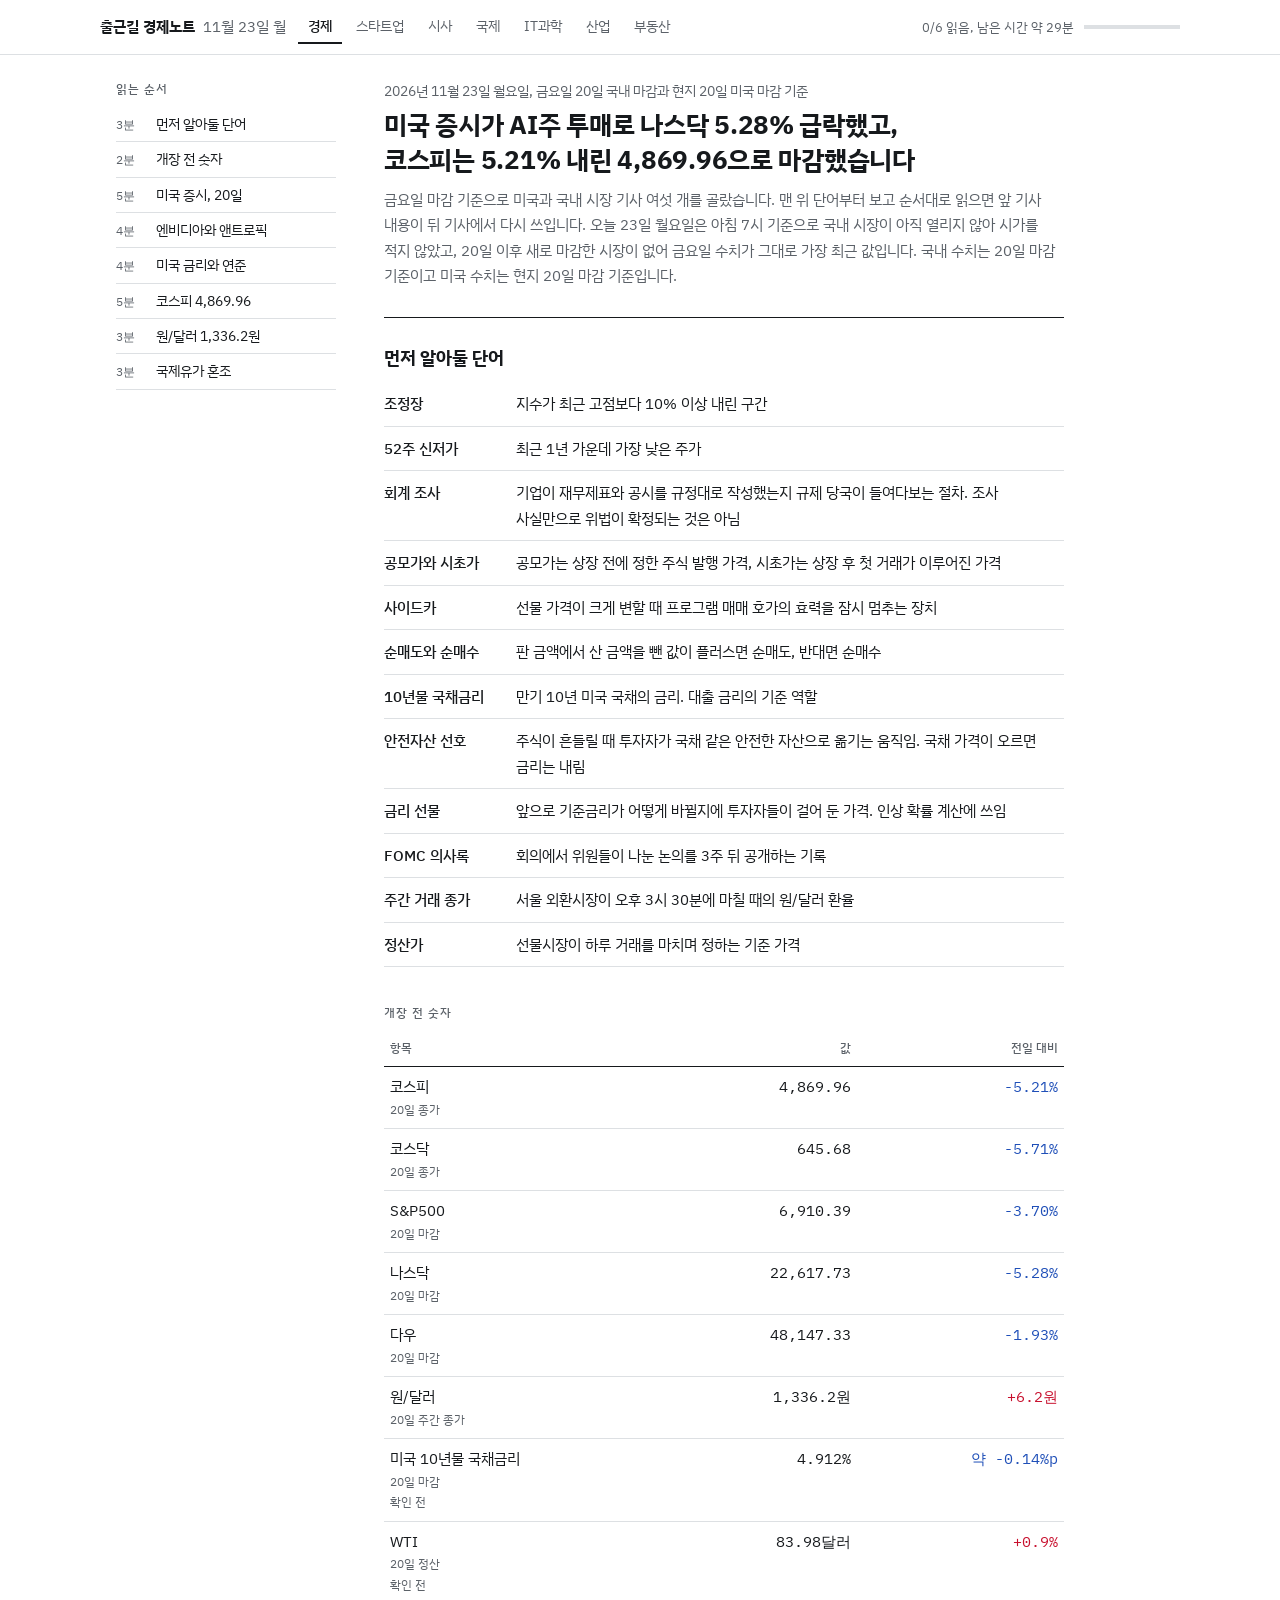
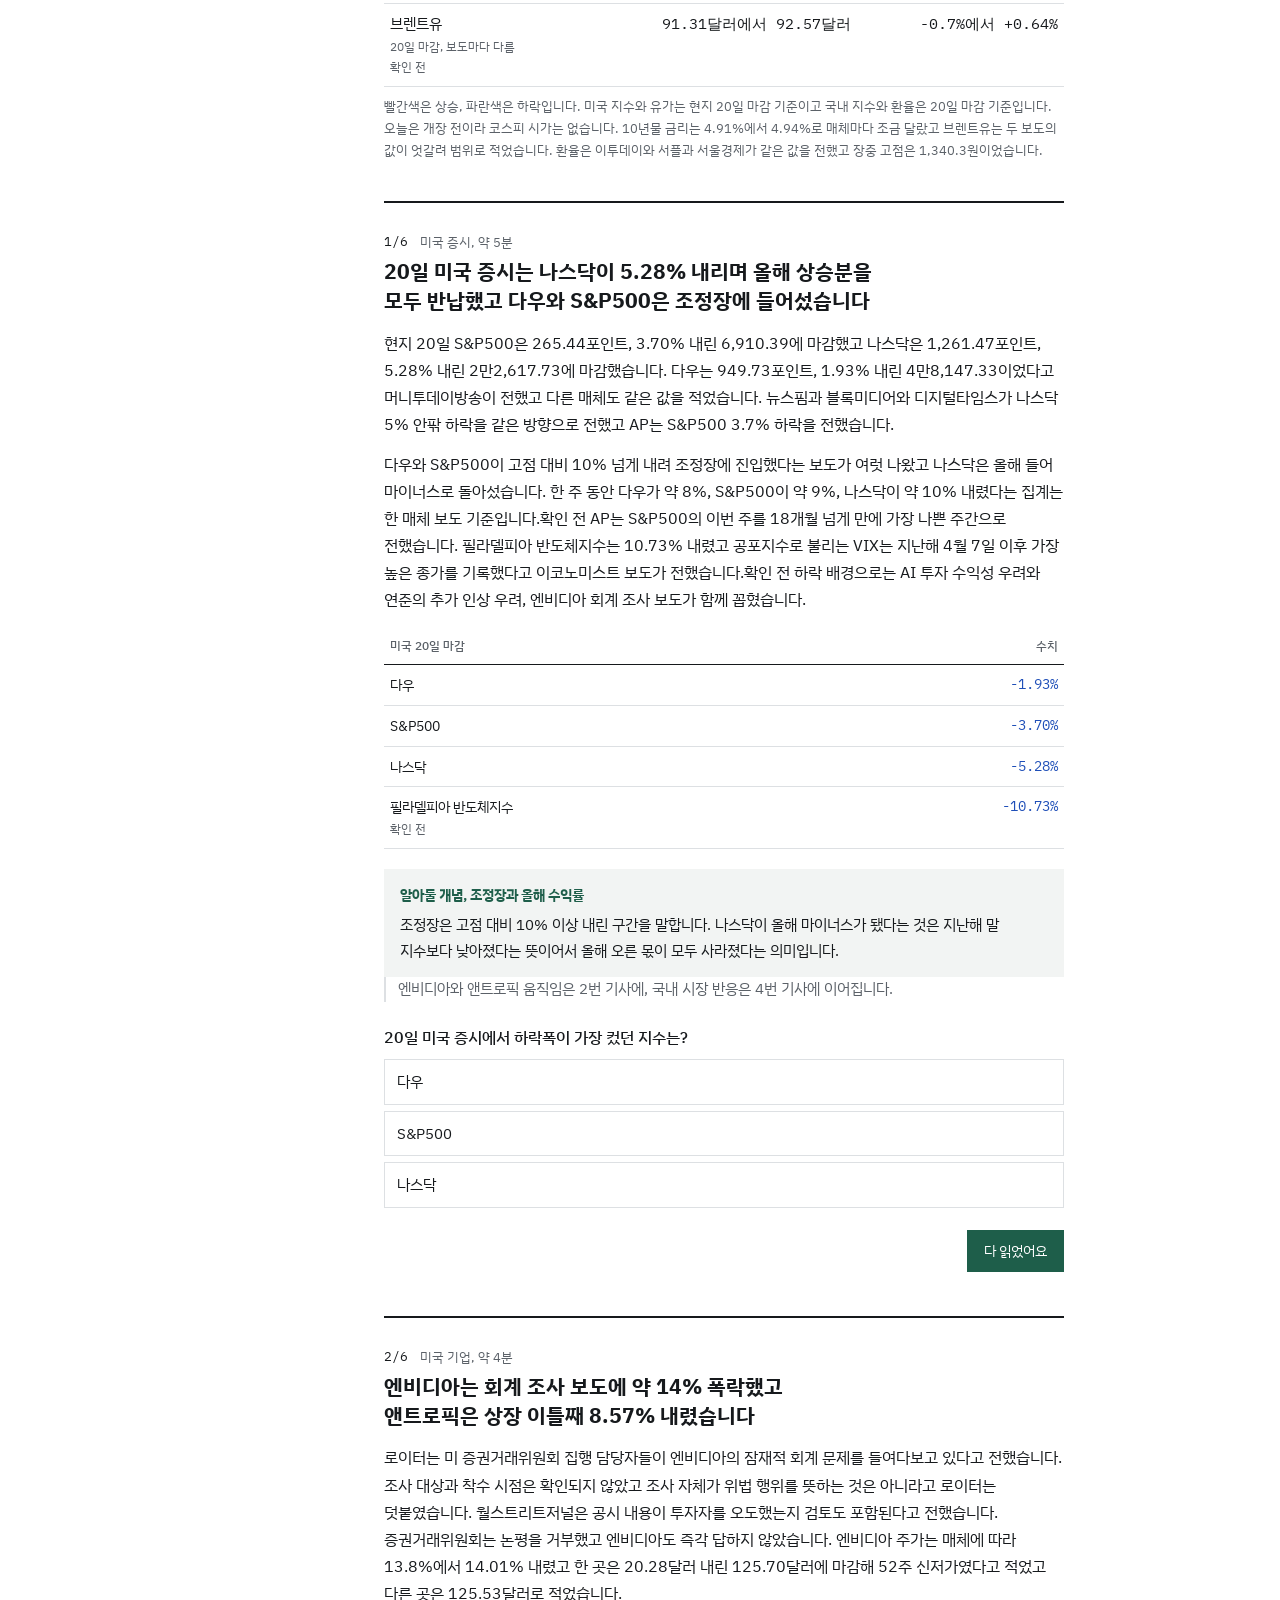
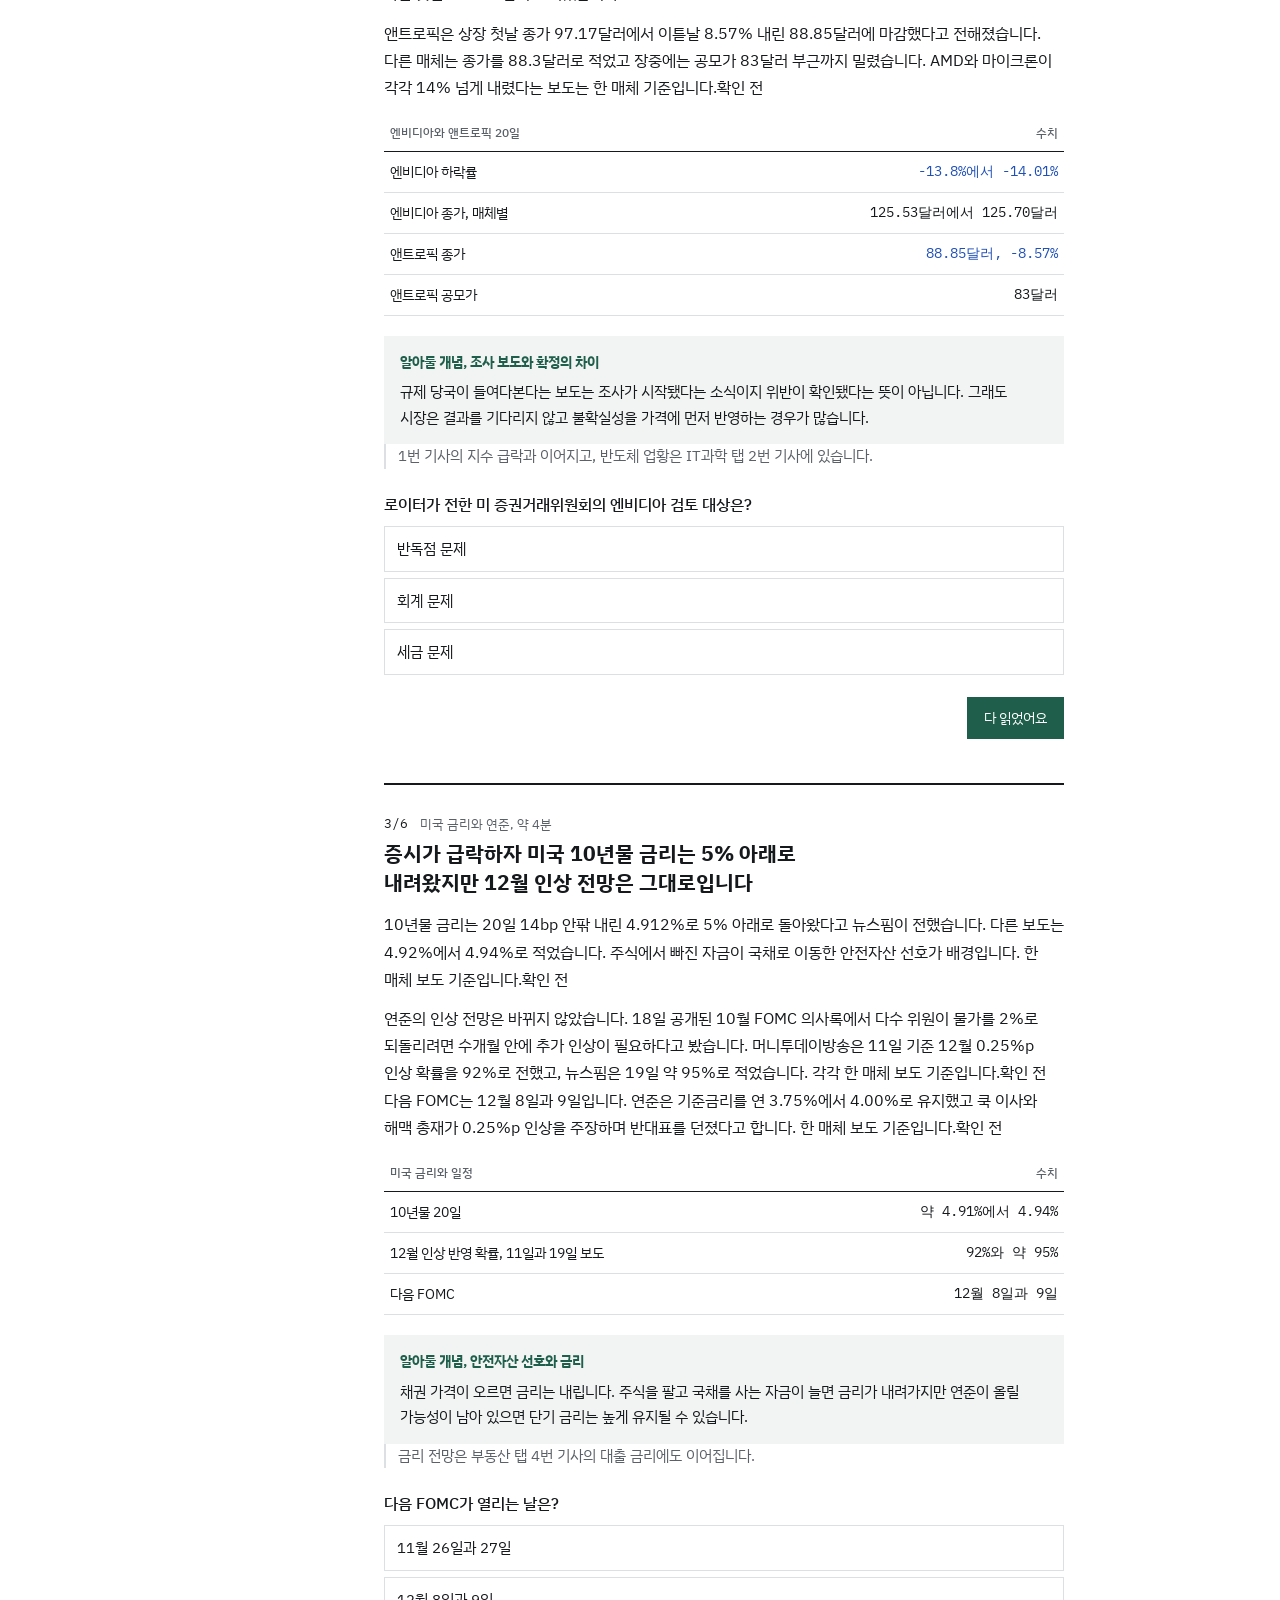
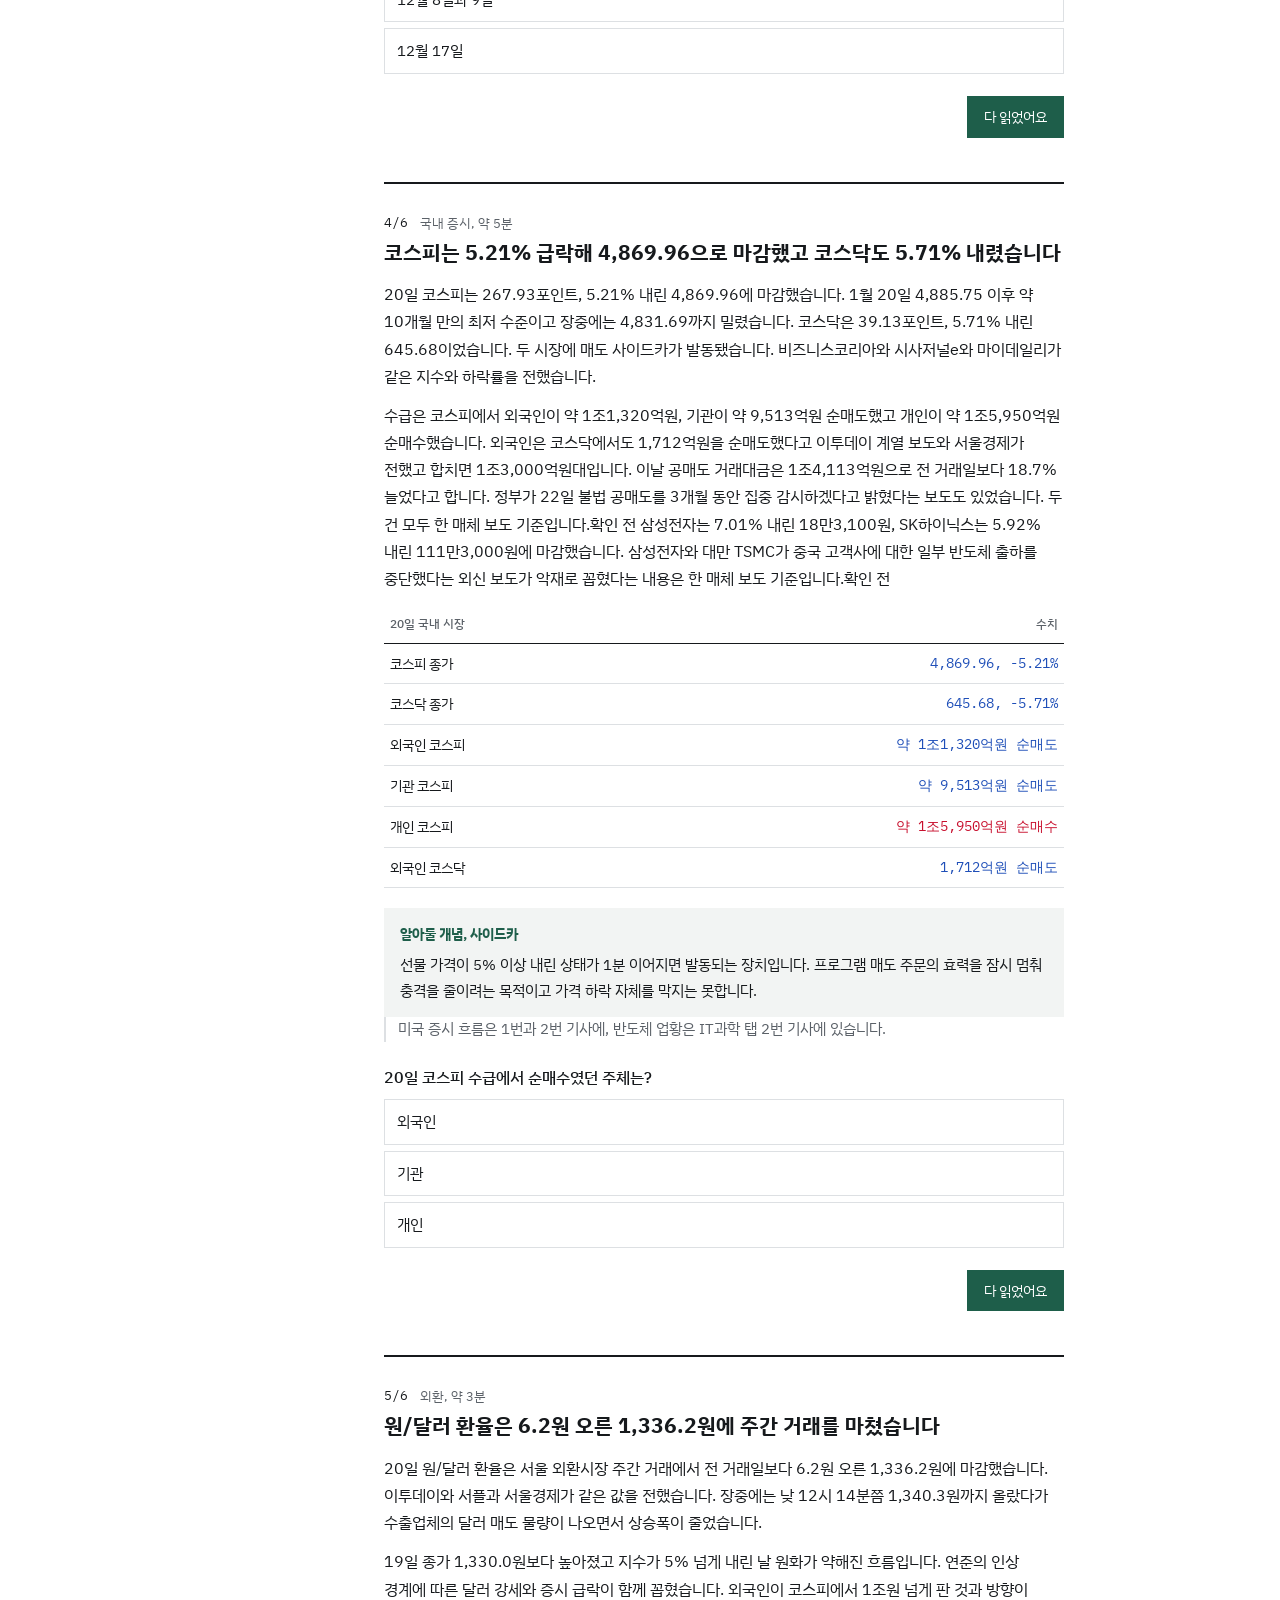
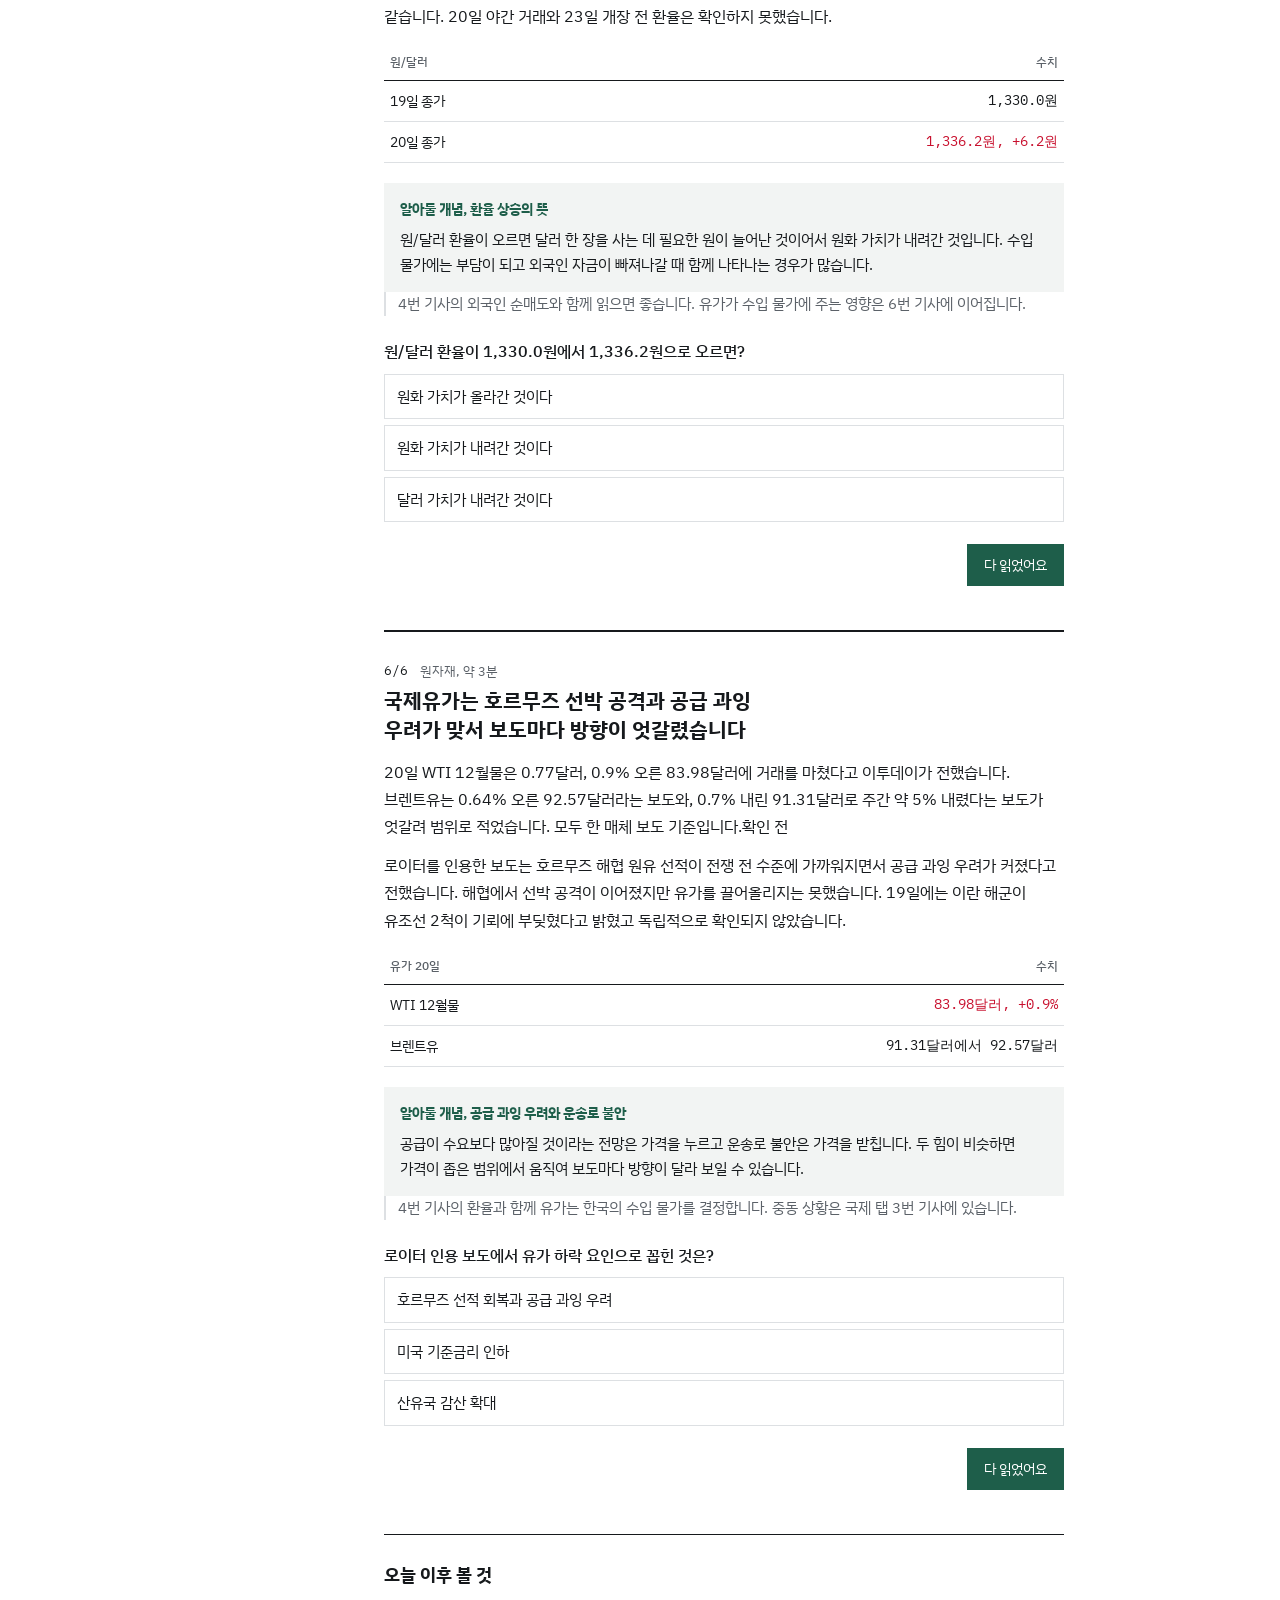
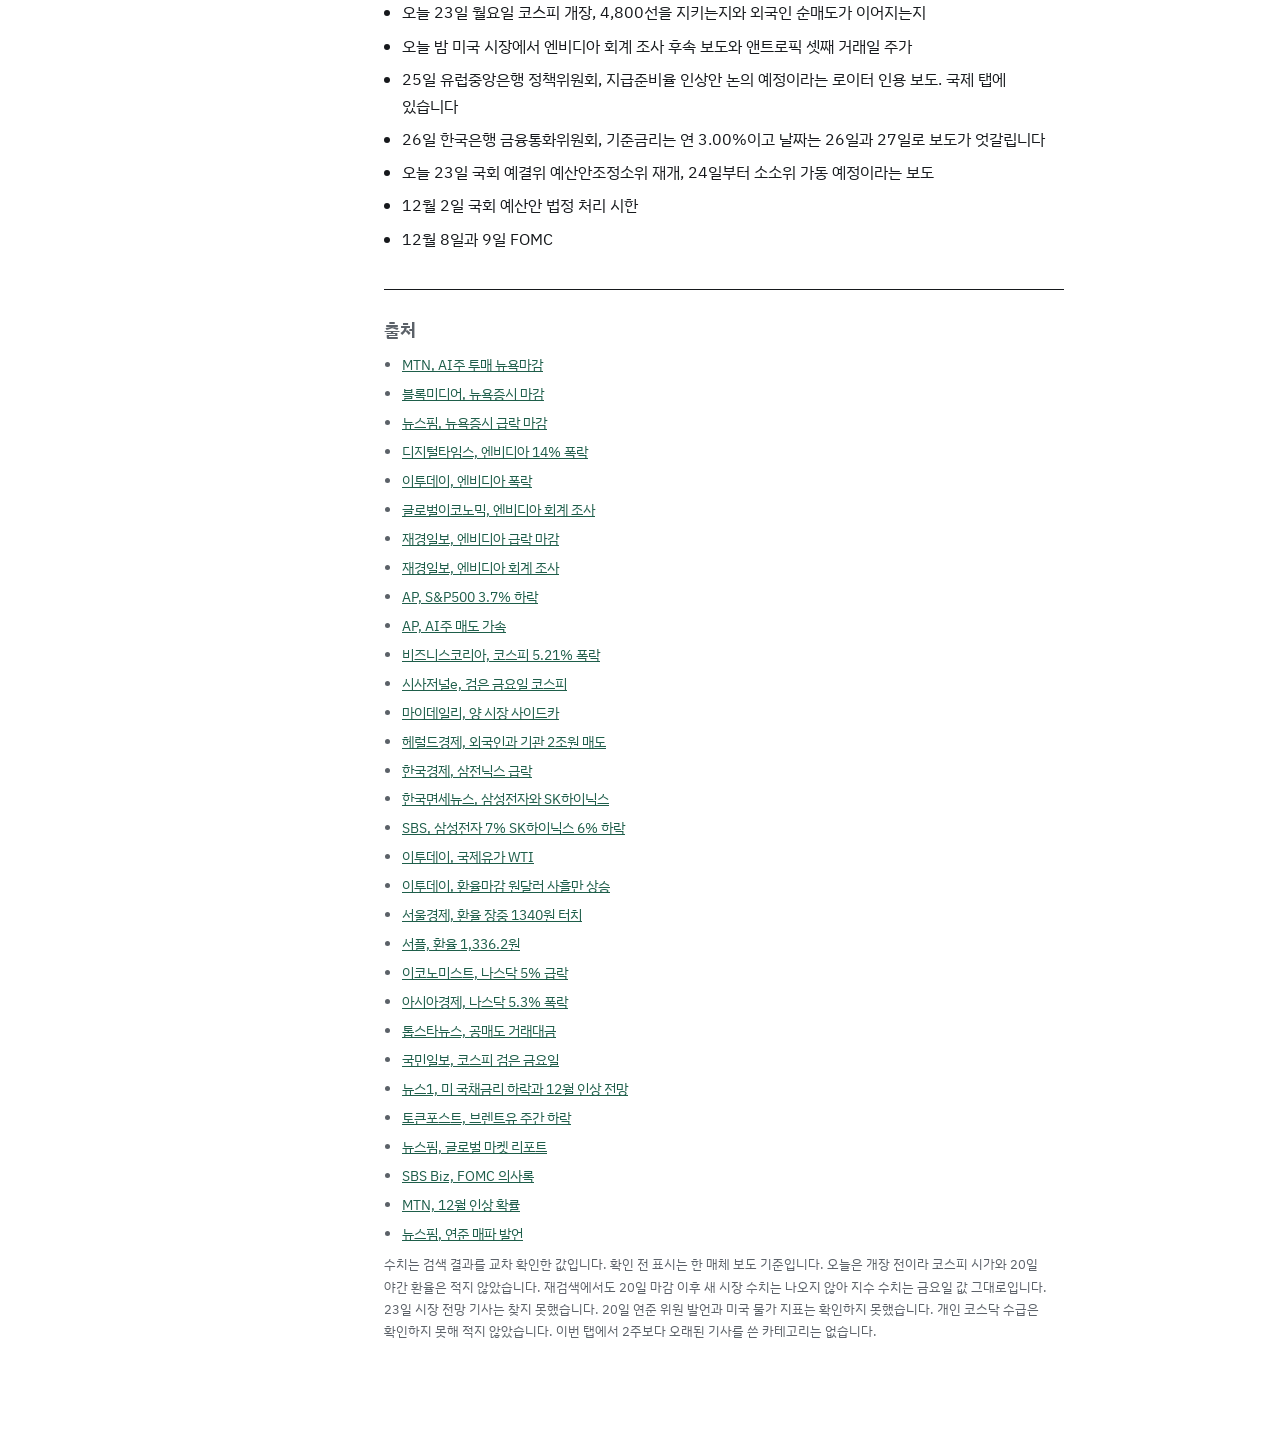
==== commit 9bfa0867: "2026-11-23 뉴스 갱신 - 날짜와 상단 바를 23일 월요일로 변경 - 경제 환율 수치 교차 확인 반영, 외국인 코스닥 수급과 공매도 거래대금 추가 - 미국 증시 기사에 반도" ====
--- a/index.html
+++ b/index.html
@@ -13,7 +13,7 @@
 <body>
 <header class="topbar">
   <div class="topbar-in">
-    <div class="brand">출근길 경제노트<span>11월 22일 일</span></div>
+    <div class="brand">출근길 경제노트<span>11월 23일 월</span></div>
     <nav class="tabs" aria-label="노트 선택">
       <a href="#econ" data-tab="econ" aria-current="page">경제</a>
       <a href="#startup" data-tab="startup">스타트업</a>
@@ -30,7 +30,7 @@
   </div>
 </header>
 
-<div class="wrap" data-date="2026-11-22">
+<div class="wrap" data-date="2026-11-23">
   <nav class="toc" aria-label="오늘 읽을 순서">
     <h2>읽는 순서</h2>
     <ol id="toc-startup" data-toc="startup" hidden>
@@ -90,8 +90,8 @@
   <main>
    <div id="view-issues" data-view="issues" data-base="2" data-end="issues-sources" hidden>
     <div class="head">
-      <p class="date">2026년 11월 22일 일요일, 최근 2주 기사 기준</p>
-      <h1>예산안 심사는 23일 예결소위로 넘어갔고 대법원은 19일 김건희 씨 징역 4년을 확정했습니다</h1>
+      <p class="date">2026년 11월 23일 월요일, 최근 2주 기사 기준</p>
+      <h1>예산안 심사는 오늘 예결소위에서 이어지고 대법원은 19일 김건희 씨 징역 4년을 확정했습니다</h1>
       <p>업무 대화나 시장 흐름에 자주 나오는 국내 소식을 세 갈래로 묶었습니다. 국제 소식은 국제 탭에 있습니다. 단어 정리를 포함해 약 12분 분량입니다.</p>
       <div class="legend">
         <span><span class="tag fact">확정</span>결정되거나 발표된 일</span>
@@ -120,16 +120,16 @@
       <ul class="items">
         <li>
           <div class="item-head"><span class="tag plan">진행 중</span><strong>예산안 심사, 미래대응기금 보류와 예결소위 일정</strong><span class="when">11월 16일에서 20일 보도</span></div>
-          <p>재경위는 19일 전체회의에서 미래대응기금을 제외한 소관 예산안을 의결했고 국민의힘은 퇴장했습니다. 기금은 전날 예산소위에서 심사를 마치지 못해 의결 대상에서 빠졌습니다. 국민의힘은 기금 여유자금 104조4000억원 전액 삭감과 지방교부세 감소 추정액 30조5000억원 원상복구를 요구하고 민주당은 원안 유지를 주장해 평행선입니다. 예결위는 23일 예산안조정소위를 열어 미심사 부처 예산과 기금 사업을 심사하고 24일부터 소소위를 가동할 예정이라고 보도됐습니다. 법정 처리 시한은 12월 2일입니다. 이투데이와 MTN과 아주경제가 같은 쟁점을 전했습니다. 21일과 22일 사이 여야 합의 소식은 찾지 못했습니다.</p>
+          <p>재경위는 19일 전체회의에서 미래대응기금을 제외한 소관 예산안을 의결했고 국민의힘은 퇴장했습니다. 기금은 전날 예산소위에서 심사를 마치지 못해 의결 대상에서 빠졌습니다. 국민의힘은 기금 여유자금 104조4000억원 전액 삭감과 지방교부세 감소 추정액 30조5000억원 원상복구를 요구하고 민주당은 원안 유지를 주장해 평행선입니다. 예결위는 오늘 23일 예산안조정소위를 열어 미심사 부처 예산과 기금 사업을 심사하고 24일부터 소소위를 가동할 예정이라고 보도됐고, 조정소위는 16일부터 27일까지 가동된다는 뉴스1 보도도 있습니다. 국민의힘은 15일 국채 상환 우선과 지방교부세와 교육재정교부금 현행 유지, 기금 45조원 지출사업 전면 재검토도 요구했습니다. 법정 처리 시한은 12월 2일입니다. 이투데이와 MTN과 아주경제가 같은 쟁점을 전했습니다. 21일부터 오늘까지 여야 합의 소식은 찾지 못했습니다.</p>
         </li>
         <li>
           <div class="item-head"><span class="tag plan">진행 중</span><strong>조작기소 특검법 시행과 특검 임명 절차</strong><span class="when">11월 17일에서 21일</span></div>
-          <p>법안은 6일 본회의를 통과했고 17일 국무회의에서 공포안이 의결돼 19일 공포와 동시에 시행됐다고 보도됐습니다. 민주당과 국민의힘과 조국혁신당이 1명씩 후보를 추천하면 대통령이 1명을 임명하는 방식이고 국회의장은 21일까지 임명을 요청하게 돼 있습니다. 법정 기한을 모두 쓰면 임명은 30일에서 12월 1일 사이, 수사 착수는 준비 20일을 거쳐 12월 22일쯤이라는 전망이 나왔습니다. 국민의힘은 추천을 거부한다는 입장이라고 한 매체가 전했습니다. 한 매체 보도 기준입니다.<span class="sub">확인 전</span> 특검팀은 최대 309명, 운영 예산은 380억5600만원으로 보도됐고 수사 기간은 보도마다 달라 적지 않았습니다.</p>
+          <p>법안은 6일 본회의를 통과했고 17일 국무회의에서 공포안이 의결돼 19일 공포와 동시에 시행됐다고 보도됐습니다. 민주당과 국민의힘과 조국혁신당이 1명씩 후보를 추천하면 대통령이 추천일부터 3일 안에 1명을 임명하는 방식입니다. 국민의힘은 추천을 거부했고 추천하지 않은 당은 추천권을 포기한 것으로 본다는 보도가 있었으며, 조국혁신당도 후보를 찾는 데 어려움을 겪는다고 전해졌습니다. 한 매체 보도 기준입니다.<span class="sub">확인 전</span> 법정 기한을 모두 쓰면 임명은 30일에서 12월 1일 사이, 수사 착수는 12월 22일쯤이라는 전망도 나왔습니다. 수사 대상에 대통령 관련 사건이 포함돼 대통령이 임명하는 것이 이해충돌이라는 지적도 있었습니다. 특검팀은 최대 309명, 운영 예산은 380억5600만원으로 보도됐고 수사 기간은 보도마다 달라 적지 않았습니다. 22일까지 실제 추천 확정 소식은 찾지 못했습니다.</p>
         </li>
       </ul>
       <div class="concept">
         <h3>알아둘 개념, 공포와 특검 임명</h3>
-        <p>국회를 통과한 법률은 공포돼야 효력이 생깁니다. 특검은 법에 정한 절차에 따라 추천 후보 중 대통령이 임명하므로 공포일과 임명일 사이에 며칠이 걸립니다.</p>
+        <p>국회를 통과한 법률은 공포돼야 효력이 생깁니다. 특검은 법에 정한 절차에 따라 추천 후보 중 대통령이 임명하므로 공포일과 임명일 사이에 며칠이 걸리고, 추천이 늦어지면 임명도 그만큼 밀립니다.</p>
       </div>
       <p class="link">예산안과 세제는 부동산 탭 2번 기사에도 이어집니다.</p>
       <div class="story-foot"><button type="button" class="done-btn" data-done="p1" aria-pressed="false">다 읽었어요</button></div>
@@ -150,6 +150,10 @@
         <li>
           <div class="item-head"><span class="tag plan">예정</span><strong>윤석열 전 대통령 내란 우두머리 항소심 선고</strong><span class="when">2027년 1월 26일</span></div>
           <p>서울고법 내란전담재판부가 5일 결심 공판에서 선고일을 밝혔습니다. 특검은 항소심에서도 사형을 구형했고 1심은 무기징역이었습니다. 서울신문과 경향신문이 선고일을 같게 전했습니다.</p>
+        </li>
+        <li>
+          <div class="item-head"><span class="tag fact">확정</span><strong>IMS모빌리티 대표 횡령 배임 사건 특검 상고 기각</strong><span class="when">11월 12일</span></div>
+          <p>대법원 형사2부가 특별검사의 상고를 기각하고 무죄와 공소기각을 선고한 원심을 확정했다고 법률신문 오늘의 법조가 전했습니다. 한 매체 보도 기준입니다.<span class="sub">확인 전</span></p>
         </li>
       </ul>
       <div class="concept">
@@ -206,16 +210,18 @@
         <li><a href="https://www.idomin.com/news/articleView.html?idxno=2020079" target="_blank" rel="noopener">경남도민일보, 김건희 확정</a></li>
         <li><a href="https://www.seoul.co.kr/news/society/2026/11/05/20261105500335" target="_blank" rel="noopener">서울신문, 윤석열 항소심 선고일</a></li>
         <li><a href="https://www.khan.co.kr/article/202611051945001/" target="_blank" rel="noopener">경향신문, 윤석열 항소심 결심</a></li>
+        <li><a href="https://www.lawtimes.co.kr/news/articleViewAmp.html?idxno=229323" target="_blank" rel="noopener">법률신문, 오늘의 법조 11월 13일</a></li>
+        <li><a href="https://mobile.newsis.com/view/NISX20260430_0003613967" target="_blank" rel="noopener">뉴시스, 특검 추천권과 대통령 임명</a></li>
         <li><a href="https://www.thereport.co.kr/news/articleView.html?idxno=92958" target="_blank" rel="noopener">더리포트, 11월 시행 법령</a></li>
         <li><a href="https://chasallim.com/car-law-changes-2026/" target="_blank" rel="noopener">차살림, 자동차관리법 개정</a></li>
       </ul>
-      <p class="note">수치는 검색 결과를 교차 확인한 값입니다. 확인 전 표시는 한 매체 보도 기준입니다. 21일과 22일의 예산 합의와 특검 임명 확정, 한덕수 전 총리 환송 뒤 재판 일정은 확인하지 못했습니다. 사건사고 기사는 찾지 못했고 사회와 생활 카테고리는 11월 보도를 정리한 기사에 의존했습니다. 2주보다 오래된 기사를 쓴 카테고리는 없습니다.</p>
+      <p class="note">수치는 검색 결과를 교차 확인한 값입니다. 확인 전 표시는 한 매체 보도 기준입니다. 21일부터 오늘까지의 예산 합의와 특검 후보 추천 확정, 한덕수 전 총리 환송 뒤 재판 일정은 확인하지 못했습니다. 사건사고 기사는 찾지 못했고 사회와 생활 카테고리는 11월 보도를 정리한 기사에 의존했습니다. 2주보다 오래된 기사를 쓴 카테고리는 없습니다.</p>
     </section>
    </div>
 
    <div id="view-world" data-view="world" data-base="2" data-end="world-sources" hidden>
     <div class="head">
-      <p class="date">2026년 11월 22일 일요일, 최근 2주 기사 기준</p>
+      <p class="date">2026년 11월 23일 월요일, 최근 2주 기사 기준</p>
       <h1>미중은 무역휴전 연장에 원칙적으로 합의했고, 미중러 정상은 4개 항 평화선언을 내놨습니다</h1>
       <p>미국과 중국과 아시아, 전쟁과 협상, 유럽 소식을 네 갈래로 묶었습니다. 단어 정리를 포함해 약 13분 분량입니다.</p>
       <div class="legend">
@@ -251,6 +257,10 @@
           <div class="item-head"><span class="tag plan">진행 중</span><strong>무역법 301조 조사 연말 마무리 방침</strong><span class="when">11월 21일 보도</span></div>
           <p>그리어 무역대표부 대표가 301조 조사를 연말까지 마무리하겠다고 밝혔고 한국에 추가 관세와 투자 압박이 이어질 수 있다는 우려가 나온다는 보도입니다. 제목만 확인했습니다. 한 매체 보도 기준입니다.<span class="sub">확인 전</span></p>
         </li>
+        <li>
+          <div class="item-head"><span class="tag plan">진행 중</span><strong>1930년 관세법 338조를 둘러싼 국제무역법원 다툼</strong><span class="when">11월 11일 서면 제출</span></div>
+          <p>11일 국제무역법원에 낸 서면이 행정부가 338조로 의회의 안전장치를 우회했다고 주장했습니다. 캐나다산 제품 관세와 관련된 쟁점이고 트럼프 대통령은 앞으로 1주에서 2주 안에 여러 조치가 나온다고 말했다는 보도입니다. 한 매체 보도 기준입니다.<span class="sub">확인 전</span></p>
+        </li>
       </ul>
       <div class="concept">
         <h3>알아둘 개념, 301조 조사</h3>
@@ -272,6 +282,10 @@
           <div class="item-head"><span class="tag fact">확정</span><strong>시진핑 주석과 다카이치 총리의 선전 APEC 인사</strong><span class="when">11월 18일 전후</span></div>
           <p>환영 행사에서 시 주석이 미소로 인사했지만 말은 없었다는 SCMP 보도가 있고, 중일 정상회담은 무산이 전망된다는 보도가 나왔습니다. 연합 계열과 SCMP가 같은 방향을 전했습니다.</p>
         </li>
+        <li>
+          <div class="item-head"><span class="tag fact">확정</span><strong>APEC 정상 공동합의문 2026 선전 전망 채택, 다음 의장국은 베트남</strong><span class="when">11월 19일</span></div>
+          <p>SCMP와 더스탠더드는 정상들이 무역 확대와 공급망 안정, 디지털 기술 위험 대응을 담은 공동합의문을 냈다고 전했습니다. 시 주석은 CEO 서밋 연설에서 보호주의를 비판하고 선전에 아태 공동체 연구센터를 세우겠다며 2,000만달러를 내놓겠다고 밝혔다고 연합 계열이 전했습니다. 연구센터 항목은 한 매체 보도 기준입니다.<span class="sub">확인 전</span></p>
+        </li>
       </ul>
       <div class="concept">
         <h3>알아둘 개념, 무역휴전</h3>
@@ -287,7 +301,7 @@
       <ul class="items">
         <li>
           <div class="item-head"><span class="tag fact">확정</span><strong>미중러 정상 첫 3자 회담, 4개 항 평화선언</strong><span class="when">11월 19일</span></div>
-          <p>선전에서 열린 첫 3자 정상회담에서 4개 항 평화선언이 나왔고 우크라이나 문제와 한반도 문제는 담기지 않았습니다. AP는 회담 요약문에 우크라이나와 이란 전쟁이 언급되지 않았고 유엔 개혁과 연료 공급 확대, 핵 관련 대화에 합의했다는 내용이 담겼다고 전했습니다. 파이낸셜뉴스와 코리아타임스가 같은 회담을 전했고 4개 항의 세부 항목은 확인하지 못했습니다.</p>
+          <p>선전에서 열린 첫 3자 정상회담에서 4개 항 평화선언이 나왔고 우크라이나 문제는 담기지 않았고 한반도 문제는 논의됐다는 연합 계열 보도와 선언에 없다는 보도가 엇갈렸습니다. AP는 회담 요약문에 우크라이나와 이란 전쟁이 언급되지 않았고 유엔 개혁과 연료 공급 확대, 핵 관련 대화에 합의했다는 내용이 담겼다고 전했습니다. 파이낸셜뉴스와 코리아타임스가 같은 회담을 전했고 4개 항의 세부 항목은 확인하지 못했습니다.</p>
         </li>
         <li>
           <div class="item-head"><span class="tag plan">진행 중</span><strong>우크라이나 종전협상과 유럽 반응</strong><span class="when">11월 10일에서 21일</span></div>
@@ -333,6 +347,10 @@
         <li><a href="https://www.detroitnews.com/story/news/politics/2026/11/20/democrats-aim-to-intensify-the-focus-on-nvidia-in-new-congress/92877437007/" target="_blank" rel="noopener">디트로이트뉴스, 민주당 엔비디아 조사</a></li>
         <li><a href="https://techcrunch.com/2026/11/12/democrats-launch-nvidia-investigation-write-scathing-letter-on-huangs-scheme-with-trump/" target="_blank" rel="noopener">TechCrunch, 엔비디아 조사</a></li>
         <li><a href="https://www.fnnews.com/news/202611210138434337" target="_blank" rel="noopener">파이낸셜뉴스, 301조 조사</a></li>
+        <li><a href="https://www.strtrade.com/trade-news-resources/str-trade-report/november/in-the-news-more-talk-about-tariffs" target="_blank" rel="noopener">STR Trade Report, 관세를 둘러싼 의회와 행정부</a></li>
+        <li><a href="https://www.scmp.com/economy/global-economy/article/3375120/apec-leaders-agree-joint-statement-pledges-boost-trade-supply-chain-resilience" target="_blank" rel="noopener">SCMP, APEC 공동성명</a></li>
+        <li><a href="https://www.thestandard.com.hk/china/article/349061/Chinese-Foreign-Minister-hails-Shenzhen-Outlook-as-milestone-as-APEC-summit-concludes" target="_blank" rel="noopener">더스탠더드, 선전 전망 폐막</a></li>
+        <li><a href="https://www.koreancenter.or.kr/news/articleView.html?idxno=1442472" target="_blank" rel="noopener">코리안센터, 공동 평화선언</a></li>
         <li><a href="https://www.fnnews.com/news/202611191640510566" target="_blank" rel="noopener">파이낸셜뉴스, 미중 선전 정상회담</a></li>
         <li><a href="https://www.hankyung.com/article/2026111856131" target="_blank" rel="noopener">한국경제, 미중 회담 전망</a></li>
         <li><a href="https://www.koreancenter.or.kr/news/articleView.html?idxno=1441705" target="_blank" rel="noopener">코리안센터, 중일 정상회담</a></li>
@@ -348,13 +366,13 @@
         <li><a href="https://www.globalbankingandfinance.com/exclusive-ecb-discuss-raising-reserve-requirement-next-week/" target="_blank" rel="noopener">Global Banking and Finance, 지급준비율</a></li>
         <li><a href="https://indexbox.io/ko/blog/ecb-warns-indebted-nations-face-higher-borrowing-costs-without-fiscal-discipline" target="_blank" rel="noopener">인덱스박스, 유럽중앙은행 재정 경고</a></li>
       </ul>
-      <p class="note">수치는 검색 결과를 교차 확인한 값입니다. 확인 전 표시는 한 매체 보도 기준입니다. 이란의 19일부터 21일 상황, 영국과 프랑스와 남미와 아프리카의 11월 소식은 찾지 못했습니다. 21일과 22일 새 외교 소식도 찾지 못했습니다. 유럽 카테고리는 유럽중앙은행 소식으로 채웠습니다. 20일 급락에 대한 백악관 반응도 확인하지 못했습니다. 2주보다 오래된 기사를 쓴 카테고리는 없습니다.</p>
+      <p class="note">수치는 검색 결과를 교차 확인한 값입니다. 확인 전 표시는 한 매체 보도 기준입니다. 이란의 19일부터 21일 상황, 영국과 프랑스와 남미와 아프리카의 11월 소식은 찾지 못했습니다. 21일부터 오늘까지 새 외교 소식과 일본과 인도와 아세안 정상회담 결과도 찾지 못했습니다. 유럽 카테고리는 유럽중앙은행 소식으로 채웠습니다. 20일 급락에 대한 백악관 반응도 확인하지 못했습니다. 2주보다 오래된 기사를 쓴 카테고리는 없습니다.</p>
     </section>
    </div>
 
    <div id="view-tech" data-view="tech" data-base="2" data-end="tech-sources" hidden>
     <div class="head">
-      <p class="date">2026년 11월 22일 일요일, 최근 2주 기사 기준</p>
+      <p class="date">2026년 11월 23일 월요일, 최근 2주 기사 기준</p>
       <h1>HBM4 가격이 내년 최대 2.7배로 오른다는 전망이 나왔지만 20일에는 반도체주가 크게 내렸습니다</h1>
       <p>AI와 반도체와 빅테크 규제와 우주 소식을 네 갈래로 묶었습니다. 단어 정리를 포함해 약 13분 분량입니다.</p>
       <div class="legend">
@@ -413,7 +431,7 @@
         </li>
         <li>
           <div class="item-head"><span class="tag fact">확정</span><strong>20일 반도체주 급락</strong><span class="when">11월 20일</span></div>
-          <p>삼성전자는 7.01% 내린 18만3,100원, SK하이닉스는 5.92% 내린 111만3,000원에 마감했습니다. 미국에서는 엔비디아가 약 14% 내렸고 마이크론 14.17%, 브로드컴 13.11% 하락도 보도됐습니다. 종목별 미국 수치는 한 매체 기준입니다.<span class="sub">확인 전</span> 삼성전자의 중국 고객사 일부 출하 중단 보도도 악재로 거론됐습니다.<span class="sub">확인 전</span></p>
+          <p>삼성전자는 7.01% 내린 18만3,100원, SK하이닉스는 5.92% 내린 111만3,000원에 마감했습니다. 미국에서는 엔비디아가 약 14% 내렸고 마이크론 14.17%, 브로드컴 13.11% 하락도 보도됐으며 필라델피아 반도체지수는 10.73% 내렸다는 보도가 있었습니다. 종목별 미국 수치는 한 매체 기준입니다.<span class="sub">확인 전</span> 삼성전자의 중국 고객사 일부 출하 중단 보도도 악재로 거론됐습니다.<span class="sub">확인 전</span></p>
         </li>
       </ul>
       <div class="concept">
@@ -498,7 +516,7 @@
 
    <div id="view-industry" data-view="industry" data-base="2" data-end="industry-sources" hidden>
     <div class="head">
-      <p class="date">2026년 11월 22일 일요일, 최근 2주 기사 기준</p>
+      <p class="date">2026년 11월 23일 월요일, 최근 2주 기사 기준</p>
       <h1>LG유플러스는 파주 AI 데이터센터에 7,890억원을 투자하고, 조선 3사는 연간 수주 목표를 거의 채웠습니다</h1>
       <p>기업 공시와 자동차와 배터리, 조선과 유통 소식을 네 갈래로 묶었습니다. 단어 정리를 포함해 약 13분 분량입니다.</p>
       <div class="legend">
@@ -528,11 +546,11 @@
       <ul class="items">
         <li>
           <div class="item-head"><span class="tag fact">확정</span><strong>LG유플러스 파주 AI 데이터센터 3단계 시설투자, LG전자 자사주 소각</strong><span class="when">11월 20일</span></div>
-          <p>LG유플러스는 투자 기간 2026년 11월 23일부터 2029년 1월 31일까지 7,890억원을 투자하기로 했고 LG전자는 1,000억원어치 자사주를 소각하기로 했다고 합니다. 한 매체 보도 기준입니다.<span class="sub">확인 전</span></p>
+          <p>LG유플러스는 투자 기간 2026년 11월 23일 오늘부터 2029년 1월 31일까지 7,890억원을 투자하기로 했고 LG전자는 1,000억원어치 자사주를 소각하기로 했다고 합니다. 한 매체 보도 기준입니다.<span class="sub">확인 전</span></p>
         </li>
         <li>
           <div class="item-head"><span class="tag plan">진행 중</span><strong>삼성전자 정기 사장단 인사 전망</strong><span class="when">11월 10일과 19일 보도</span></div>
-          <p>임원 평가 제출 기한이 예년보다 약 2주 앞당겨졌고 인사는 11월 말로 굳어지는 분위기라는 보도가 있었습니다. 19일 기사는 이르면 20일부터 인사가 나올 수 있고 변화보다 안정에 무게가 실린다고 전했습니다. 22일 현재 발표 소식은 확인하지 못했습니다. 두 건 모두 한 매체 보도 기준입니다.<span class="sub">확인 전</span></p>
+          <p>임원 평가 제출 기한이 예년보다 약 2주 앞당겨졌고 인사는 11월 말로 굳어지는 분위기라는 보도가 있었습니다. 19일 기사는 이르면 20일부터 인사가 나올 수 있고 변화보다 안정에 무게가 실린다고 전했습니다. 23일 아침 현재 발표 소식은 확인하지 못했습니다. 두 건 모두 한 매체 보도 기준입니다.<span class="sub">확인 전</span></p>
         </li>
         <li>
           <div class="item-head"><span class="tag plan">진행 중</span><strong>SK하이닉스 내년 HBM 영업이익 증가 전망</strong><span class="when">11월 보도</span></div>
@@ -636,7 +654,7 @@
 
    <div id="view-realty" data-view="realty" data-base="2" data-end="realty-sources" hidden>
     <div class="head">
-      <p class="date">2026년 11월 22일 일요일, 최근 2주 기사 기준</p>
+      <p class="date">2026년 11월 23일 월요일, 최근 2주 기사 기준</p>
       <h1>서울 아파트값 상승폭은 0.03%로 줄었고 용산과 동작이 하락 전환했습니다</h1>
       <p>집값과 세제와 청약과 대출 소식을 네 갈래로 묶었습니다. 단어 정리를 포함해 약 13분 분량입니다.</p>
       <div class="legend">
@@ -708,11 +726,11 @@
 
     <article class="story" id="r3" data-min="2">
       <div class="story-meta"><span class="n">3/4</span><span>분양과 청약, 약 2분</span></div>
-      <h2>구미 파크원 데시앙이 23일 특별공급을 받고 디에이치 반포124는 분양가 결정이 보류됐습니다</h2>
+      <h2>구미 파크원 데시앙이 오늘 23일 특별공급을 받고 디에이치 반포124는 분양가 결정이 보류됐습니다</h2>
       <ul class="items">
         <li>
           <div class="item-head"><span class="tag plan">예정</span><strong>구미 파크원 데시앙 1,355세대</strong><span class="when">11월 23일에서 25일</span></div>
-          <p>입주자모집공고는 18일에 나왔고 특별공급은 23일, 해당지역 1순위는 24일입니다. 입주 예정은 2030년 2월입니다. 한 매체 보도 기준입니다.<span class="sub">확인 전</span></p>
+          <p>입주자모집공고는 18일에 나왔고 특별공급은 오늘 23일, 해당지역 1순위는 24일입니다. 입주 예정은 2030년 2월입니다. 한 매체 보도 기준입니다.<span class="sub">확인 전</span></p>
         </li>
         <li>
           <div class="item-head"><span class="tag plan">진행 중</span><strong>디에이치 반포124 일반분양 1,801가구</strong><span class="when">11월 18일 보도</span></div>
@@ -720,7 +738,7 @@
         </li>
         <li>
           <div class="item-head"><span class="tag plan">진행 중</span><strong>11월 전국 분양 예정 물량</strong><span class="when">11월 보도</span></div>
-          <p>11월에 전국 60개 단지 4만4358가구가 분양될 예정이라는 보도입니다. 4주차 청약 단지 목록은 확인하지 못했습니다. 한 매체 보도 기준입니다.<span class="sub">확인 전</span></p>
+          <p>11월에 전국 60개 단지 4만4358가구가 분양될 예정이고 일반분양은 3만4,909가구라는 보도입니다. 11월 둘째 주에는 12곳 5,215가구가 나왔고 경기가 79%를 차지했다는 부동산 보도도 있었습니다. 4주차 청약 단지 목록은 확인하지 못했습니다. 한 매체 보도 기준입니다.<span class="sub">확인 전</span></p>
         </li>
       </ul>
       <div class="concept">
@@ -781,13 +799,13 @@
         <li><a href="https://kbthink.com/realestate/insights/research/261116-7.html" target="_blank" rel="noopener">KB경영연구소, 주택시장 리뷰 11월호</a></li>
         <li><a href="https://m.korea.kr/briefing/pressReleaseView.do?newsId=156788858" target="_blank" rel="noopener">정책브리핑, 10월 가계대출 동향</a></li>
       </ul>
-      <p class="note">수치는 검색 결과를 교차 확인한 값입니다. 확인 전 표시는 한 매체 보도 기준입니다. 부동산원 주간 통계는 19일 발표분이 가장 최근이고 다음 발표는 목요일 26일입니다. 18일부터 20일 사이 새 부동산 대책과 이번 주 거래량, 11월 4주차 청약 단지 목록, 은행별 최신 주담대 금리는 확인하지 못했습니다. 2주보다 오래된 기사를 쓴 카테고리는 r2의 경기 토지거래허가구역 항목입니다.</p>
+      <p class="note">수치는 검색 결과를 교차 확인한 값입니다. 확인 전 표시는 한 매체 보도 기준입니다. 부동산원 주간 통계는 19일 발표분이 가장 최근이고 다음 발표는 목요일 26일입니다. 18일부터 오늘까지 새 부동산 대책과 이번 주 거래량, 11월 4주차 청약 단지 목록, 은행별 최신 주담대 금리는 확인하지 못했습니다. 2주보다 오래된 기사를 쓴 카테고리는 r2의 경기 토지거래허가구역 항목입니다.</p>
     </section>
    </div>
 
    <div id="view-startup" data-view="startup" data-base="2" data-end="startup-sources" hidden>
     <div class="head">
-      <p class="date">2026년 11월 22일 일요일, 최근 2주 기사 기준</p>
+      <p class="date">2026년 11월 23일 월요일, 최근 2주 기사 기준</p>
       <h1>1~3분기 벤처투자는 12조6,248억원으로 역대 최대였고, 유캐스트 일반청약은 올해 처음 미달됐습니다</h1>
       <p>창업자와 스타트업 실무자가 알아둘 소식을 다섯 갈래로 나눴습니다. 단어 정리를 포함해 약 15분 분량입니다.</p>
       <div class="legend">
@@ -848,6 +866,10 @@
           <p>유리기판용 도금 소재를 개발하는 기업입니다. 유리기판은 AI 반도체 패키징에 쓰입니다. 한 매체 보도 기준입니다.<span class="sub">확인 전</span></p>
         </li>
         <li>
+          <div class="item-head"><span class="tag fact">확정</span><strong>11월 첫째 주 국내 스타트업 투자 35건, 공개 금액 914억원</strong><span class="when">11월 2일에서 6일 집계</span></div>
+          <p>건수는 전년 동기보다 23.9% 줄고 금액은 12.2% 늘었다는 집계입니다. 유로보틱스가 시리즈A에서 400억원 규모를 유치했다고 소개됐고 집계에 납입 예정분이 섞여 있어 완료된 현금 유입으로 단정하기 어렵다는 설명이 붙었습니다. 2주보다 오래된 집계입니다. 한 매체 보도 기준입니다.<span class="sub">확인 전</span></p>
+        </li>
+        <li>
           <div class="item-head"><span class="tag fact">확정</span><strong>레이와트 시리즈B 130억원</strong><span class="when">11월 15일 보도</span></div>
           <p>심뇌혈관 영상진단 의료기기 기업이며 누적 투자 유치액은 235억원을 넘었습니다. 참여 투자사는 확인하지 못했습니다. 한 매체 보도 기준입니다.<span class="sub">확인 전</span></p>
         </li>
@@ -869,7 +891,7 @@
         </li>
         <li>
           <div class="item-head"><span class="tag fact">확정</span><strong>에스에프씨 일반청약</strong><span class="when">11월 18일에서 19일</span></div>
-          <p>500만주를 공모하고 희망가는 3만1,600원에서 3만6,100원입니다. 환불과 납입일은 23일입니다. 확정 공모가와 청약 경쟁률, 상장일은 확인하지 못했습니다.</p>
+          <p>500만주를 공모하고 희망가는 3만1,600원에서 3만6,100원입니다. 환불과 납입일은 오늘 23일입니다. 확정 공모가와 청약 경쟁률, 상장일은 확인하지 못했습니다.</p>
         </li>
         <li>
           <div class="item-head"><span class="tag plan">예정</span><strong>아델과 케이엠에프 청약, 엔키화이트햇과 다비오 수요예측</strong><span class="when">11월 23일에서 12월 2일</span></div>
@@ -886,10 +908,10 @@
 
     <article class="story" id="c4" data-min="3">
       <div class="story-meta"><span class="n">4/5</span><span>정책과 지원사업, 약 3분</span></div>
-      <h2>중기부는 2027년 초기창업과 창업도약패키지 주관기관 35곳을 23일 오후 4시까지 모집합니다</h2>
-      <ul class="items">
-        <li>
-          <div class="item-head"><span class="tag plan">진행 중</span><strong>2027년 초기창업패키지와 창업도약패키지 주관기관 모집</strong><span class="when">11월 23일 오후 4시 마감</span></div>
+      <h2>중기부는 2027년 초기창업과 창업도약패키지 주관기관 35곳을 오늘 23일 오후 4시까지 모집합니다</h2>
+      <ul class="items">
+        <li>
+          <div class="item-head"><span class="tag plan">진행 중</span><strong>2027년 초기창업패키지와 창업도약패키지 주관기관 모집</strong><span class="when">11월 23일 오늘 오후 4시 마감</span></div>
           <p>마감을 20일에서 23일로 연장했다고 이슈온이 전했습니다. 모집은 초기창업패키지 21곳, 창업도약패키지 14곳입니다. 기업당 한도는 초기창업패키지 일반형 최대 1억원, 마일스톤형 최대 1억5,000만원이고 창업도약패키지는 일반형 최대 2억원, 스케일업형 최대 3억5,000만원입니다. 최종 선정 통보는 내년 1월쯤입니다. 창업자 모집이 아니라 지원 기관 모집입니다. 기업마당 공고는 수정 공고가 나왔다고 표시돼 수정 마감일을 따로 확인하지 못했습니다.</p>
         </li>
         <li>
@@ -929,6 +951,7 @@
       <h2>출처</h2>
       <ul>
         <li><a href="https://startuprecipe.co.kr/archives/5842153" target="_blank" rel="noopener">스타트업레시피, 이번주 투자</a></li>
+        <li><a href="https://quasa.io/ko/media/11weol-ceos-ju-seutateueob-tuja-914eogweon-geonsuneun-julgo-geumaegeun-neuleossda" target="_blank" rel="noopener">쿠아사, 11월 첫째 주 스타트업 투자</a></li>
         <li><a href="https://wowtale.net/2026/11/17/268197/" target="_blank" rel="noopener">와우테일, 누적 벤처투자와 펀드결성</a></li>
         <li><a href="https://zdnet.co.kr/view/?no=20261117174123" target="_blank" rel="noopener">지디넷코리아, 3분기 벤처투자</a></li>
         <li><a href="https://www.koreancenter.or.kr/news/articleView.html?idxno=1440672" target="_blank" rel="noopener">코리안센터, 벤처투자</a></li>
@@ -948,15 +971,15 @@
         <li><a href="https://m.news.nate.com/view/20261119n23722" target="_blank" rel="noopener">네이트 뉴스, 베리에이셔널</a></li>
         <li><a href="https://wowtale.net/2026/11/21/268448/" target="_blank" rel="noopener">와우테일, 마로우 테라퓨틱스</a></li>
       </ul>
-      <p class="note">수치는 검색 결과를 교차 확인한 값입니다. 확인 전 표시는 한 매체 보도 기준입니다. 2주보다 오래된 기사를 쓴 카테고리는 없습니다. 21일과 22일에 나온 국내 시리즈 투자 새 소식과 에스에프씨 확정 공모가와 경쟁률, 제논과 엔키화이트햇 최신 결과, 조달청 신규 공고는 확인하지 못했습니다. 지난 회차에 있던 옵토닉스 상장 첫날 기사는 17일 상장 소식이라 이번에는 유캐스트와 에스에프씨 중심으로 바꿨습니다.</p>
+      <p class="note">수치는 검색 결과를 교차 확인한 값입니다. 확인 전 표시는 한 매체 보도 기준입니다. 2주보다 오래된 기사를 쓴 카테고리는 c2의 11월 첫째 주 집계 항목입니다. 21일부터 오늘까지 나온 국내 시리즈 투자 새 소식과 에스에프씨 확정 공모가와 경쟁률, 제논과 엔키화이트햇 최신 결과, 조달청 신규 공고는 확인하지 못했습니다. 유캐스트와 에스에프씨 일정은 이번에도 DART 정정신고서로 최종 확인이 필요합니다.</p>
     </section>
    </div>
 
    <div id="view-econ" data-view="econ" data-base="5" data-end="econ-watch">
     <div class="head">
-      <p class="date">2026년 11월 22일 일요일, 금요일 20일 국내 마감과 현지 20일 미국 마감 기준</p>
+      <p class="date">2026년 11월 23일 월요일, 금요일 20일 국내 마감과 현지 20일 미국 마감 기준</p>
       <h1>미국 증시가 AI주 투매로 나스닥 5.28% 급락했고, 코스피는 5.21% 내린 4,869.96으로 마감했습니다</h1>
-      <p>금요일 마감 기준으로 미국과 국내 시장 기사 여섯 개를 골랐습니다. 맨 위 단어부터 보고 순서대로 읽으면 앞 기사 내용이 뒤 기사에서 다시 쓰입니다. 오늘은 일요일이라 국내 시장이 열리지 않아 시가를 적지 않았고 다음 거래일은 23일 월요일입니다. 국내 수치는 20일 마감 기준이고 미국 수치는 현지 20일 마감 기준입니다.</p>
+      <p>금요일 마감 기준으로 미국과 국내 시장 기사 여섯 개를 골랐습니다. 맨 위 단어부터 보고 순서대로 읽으면 앞 기사 내용이 뒤 기사에서 다시 쓰입니다. 오늘 23일 월요일은 아침 7시 기준으로 국내 시장이 아직 열리지 않아 시가를 적지 않았고, 20일 이후 새로 마감한 시장이 없어 금요일 수치가 그대로 가장 최근 값입니다. 국내 수치는 20일 마감 기준이고 미국 수치는 현지 20일 마감 기준입니다.</p>
     </div>
 
     <section class="end-block glossary" id="glossary">
@@ -995,14 +1018,14 @@
           </tbody>
         </table>
       </div>
-      <p class="note">빨간색은 상승, 파란색은 하락입니다. 미국 지수와 유가는 현지 20일 마감 기준이고 국내 지수와 환율은 20일 마감 기준입니다. 22일은 일요일이라 코스피 시가는 없습니다. 10년물 금리는 4.91%에서 4.94%로 매체마다 조금 달랐고 브렌트유는 두 보도의 값이 엇갈려 범위로 적었습니다. 환율은 한 매체가 1,336.07원으로 적어 소수점 아래가 달랐습니다.</p>
+      <p class="note">빨간색은 상승, 파란색은 하락입니다. 미국 지수와 유가는 현지 20일 마감 기준이고 국내 지수와 환율은 20일 마감 기준입니다. 오늘은 개장 전이라 코스피 시가는 없습니다. 10년물 금리는 4.91%에서 4.94%로 매체마다 조금 달랐고 브렌트유는 두 보도의 값이 엇갈려 범위로 적었습니다. 환율은 이투데이와 서플과 서울경제가 같은 값을 전했고 장중 고점은 1,340.3원이었습니다.</p>
     </section>
 
     <article class="story" id="s1" data-min="5">
       <div class="story-meta"><span class="n">1/6</span><span>미국 증시, 약 5분</span></div>
       <h2>20일 미국 증시는 나스닥이 5.28% 내리며 올해 상승분을 모두 반납했고 다우와 S&amp;P500은 조정장에 들어섰습니다</h2>
       <p>현지 20일 S&amp;P500은 265.44포인트, 3.70% 내린 6,910.39에 마감했고 나스닥은 1,261.47포인트, 5.28% 내린 2만2,617.73에 마감했습니다. 다우는 949.73포인트, 1.93% 내린 4만8,147.33이었다고 머니투데이방송이 전했고 다른 매체도 같은 값을 적었습니다. 뉴스핌과 블록미디어와 디지털타임스가 나스닥 5% 안팎 하락을 같은 방향으로 전했고 AP는 S&amp;P500 3.7% 하락을 전했습니다.</p>
-      <p>다우와 S&amp;P500이 고점 대비 10% 넘게 내려 조정장에 진입했다는 보도가 여럿 나왔고 나스닥은 올해 들어 마이너스로 돌아섰습니다. 한 주 동안 다우가 약 8%, S&amp;P500이 약 9%, 나스닥이 약 10% 내렸다는 집계는 한 매체 보도 기준입니다.<span class="sub">확인 전</span> AP는 S&amp;P500의 이번 주를 18개월 넘게 만에 가장 나쁜 주간으로 전했습니다. 하락 배경으로는 AI 투자 수익성 우려와 연준의 추가 인상 우려, 엔비디아 회계 조사 보도가 함께 꼽혔습니다.</p>
+      <p>다우와 S&amp;P500이 고점 대비 10% 넘게 내려 조정장에 진입했다는 보도가 여럿 나왔고 나스닥은 올해 들어 마이너스로 돌아섰습니다. 한 주 동안 다우가 약 8%, S&amp;P500이 약 9%, 나스닥이 약 10% 내렸다는 집계는 한 매체 보도 기준입니다.<span class="sub">확인 전</span> AP는 S&amp;P500의 이번 주를 18개월 넘게 만에 가장 나쁜 주간으로 전했습니다. 필라델피아 반도체지수는 10.73% 내렸고 공포지수로 불리는 VIX는 지난해 4월 7일 이후 가장 높은 종가를 기록했다고 이코노미스트 보도가 전했습니다.<span class="sub">확인 전</span> 하락 배경으로는 AI 투자 수익성 우려와 연준의 추가 인상 우려, 엔비디아 회계 조사 보도가 함께 꼽혔습니다.</p>
       <div class="facts tbl-wrap">
         <table>
           <thead><tr><th>미국 20일 마감</th><th class="r">수치</th></tr></thead>
@@ -1010,6 +1033,7 @@
             <tr><td>다우</td><td class="r num down">-1.93%</td></tr>
             <tr><td>S&amp;P500</td><td class="r num down">-3.70%</td></tr>
             <tr><td>나스닥</td><td class="r num down">-5.28%</td></tr>
+            <tr><td>필라델피아 반도체지수<span class="sub">확인 전</span></td><td class="r num down">-10.73%</td></tr>
           </tbody>
         </table>
       </div>
@@ -1067,7 +1091,7 @@
       <div class="story-meta"><span class="n">3/6</span><span>미국 금리와 연준, 약 4분</span></div>
       <h2>증시가 급락하자 미국 10년물 금리는 5% 아래로 내려왔지만 12월 인상 전망은 그대로입니다</h2>
       <p>10년물 금리는 20일 14bp 안팎 내린 4.912%로 5% 아래로 돌아왔다고 뉴스핌이 전했습니다. 다른 보도는 4.92%에서 4.94%로 적었습니다. 주식에서 빠진 자금이 국채로 이동한 안전자산 선호가 배경입니다. 한 매체 보도 기준입니다.<span class="sub">확인 전</span></p>
-      <p>연준의 인상 전망은 바뀌지 않았습니다. 18일 공개된 10월 FOMC 의사록에서 다수 위원이 물가를 2%로 되돌리려면 수개월 안에 추가 인상이 필요하다고 봤습니다. 머니투데이방송은 11일 기준 12월 0.25%p 인상 확률을 92%로 전했고, 뉴스핌은 19일 약 95%로 적었습니다. 각각 한 매체 보도 기준입니다.<span class="sub">확인 전</span> 다음 FOMC는 12월 8일과 9일입니다.</p>
+      <p>연준의 인상 전망은 바뀌지 않았습니다. 18일 공개된 10월 FOMC 의사록에서 다수 위원이 물가를 2%로 되돌리려면 수개월 안에 추가 인상이 필요하다고 봤습니다. 머니투데이방송은 11일 기준 12월 0.25%p 인상 확률을 92%로 전했고, 뉴스핌은 19일 약 95%로 적었습니다. 각각 한 매체 보도 기준입니다.<span class="sub">확인 전</span> 다음 FOMC는 12월 8일과 9일입니다. 연준은 기준금리를 연 3.75%에서 4.00%로 유지했고 쿡 이사와 해맥 총재가 0.25%p 인상을 주장하며 반대표를 던졌다고 합니다. 한 매체 보도 기준입니다.<span class="sub">확인 전</span></p>
       <div class="facts tbl-wrap">
         <table>
           <thead><tr><th>미국 금리와 일정</th><th class="r">수치</th></tr></thead>
@@ -1099,7 +1123,7 @@
       <div class="story-meta"><span class="n">4/6</span><span>국내 증시, 약 5분</span></div>
       <h2>코스피는 5.21% 급락해 4,869.96으로 마감했고 코스닥도 5.71% 내렸습니다</h2>
       <p>20일 코스피는 267.93포인트, 5.21% 내린 4,869.96에 마감했습니다. 1월 20일 4,885.75 이후 약 10개월 만의 최저 수준이고 장중에는 4,831.69까지 밀렸습니다. 코스닥은 39.13포인트, 5.71% 내린 645.68이었습니다. 두 시장에 매도 사이드카가 발동됐습니다. 비즈니스코리아와 시사저널e와 마이데일리가 같은 지수와 하락률을 전했습니다.</p>
-      <p>수급은 코스피에서 외국인이 약 1조1,320억원, 기관이 약 9,513억원 순매도했고 개인이 약 1조5,950억원 순매수했다고 한 매체가 적었습니다. 헤럴드경제도 외국인과 기관이 2조원 넘게 팔았다고 전해 합계는 맞습니다. 삼성전자는 7.01% 내린 18만3,100원, SK하이닉스는 5.92% 내린 111만3,000원에 마감했습니다. 삼성전자와 대만 TSMC가 중국 고객사에 대한 일부 반도체 출하를 중단했다는 외신 보도가 악재로 꼽혔다는 내용은 한 매체 보도 기준입니다.<span class="sub">확인 전</span></p>
+      <p>수급은 코스피에서 외국인이 약 1조1,320억원, 기관이 약 9,513억원 순매도했고 개인이 약 1조5,950억원 순매수했습니다. 외국인은 코스닥에서도 1,712억원을 순매도했다고 이투데이 계열 보도와 서울경제가 전했고 합치면 1조3,000억원대입니다. 이날 공매도 거래대금은 1조4,113억원으로 전 거래일보다 18.7% 늘었다고 합니다. 정부가 22일 불법 공매도를 3개월 동안 집중 감시하겠다고 밝혔다는 보도도 있었습니다. 두 건 모두 한 매체 보도 기준입니다.<span class="sub">확인 전</span> 삼성전자는 7.01% 내린 18만3,100원, SK하이닉스는 5.92% 내린 111만3,000원에 마감했습니다. 삼성전자와 대만 TSMC가 중국 고객사에 대한 일부 반도체 출하를 중단했다는 외신 보도가 악재로 꼽혔다는 내용은 한 매체 보도 기준입니다.<span class="sub">확인 전</span></p>
       <div class="facts tbl-wrap">
         <table>
           <thead><tr><th>20일 국내 시장</th><th class="r">수치</th></tr></thead>
@@ -1109,6 +1133,7 @@
             <tr><td>외국인 코스피</td><td class="r num down">약 1조1,320억원 순매도</td></tr>
             <tr><td>기관 코스피</td><td class="r num down">약 9,513억원 순매도</td></tr>
             <tr><td>개인 코스피</td><td class="r num up">약 1조5,950억원 순매수</td></tr>
+            <tr><td>외국인 코스닥</td><td class="r num down">1,712억원 순매도</td></tr>
           </tbody>
         </table>
       </div>
@@ -1132,8 +1157,8 @@
     <article class="story" id="s5" data-min="3">
       <div class="story-meta"><span class="n">5/6</span><span>외환, 약 3분</span></div>
       <h2>원/달러 환율은 6.2원 오른 1,336.2원에 주간 거래를 마쳤습니다</h2>
-      <p>20일 원/달러 환율은 서울 외환시장 주간 거래에서 전 거래일보다 6.2원 오른 1,336.2원에 마감했다고 한 매체가 전했습니다. 다른 집계는 1,336.07원, 5.67원 상승으로 적어 소수점 아래가 달랐습니다. 한 매체 보도 기준입니다.<span class="sub">확인 전</span></p>
-      <p>19일 종가 1,330.0원보다 높아졌고 지수가 5% 넘게 내린 날 원화가 약해진 흐름입니다. 외국인이 코스피에서 1조원 넘게 판 것과 방향이 같습니다. 20일 야간 거래와 23일 개장 전 환율은 확인하지 못했습니다.</p>
+      <p>20일 원/달러 환율은 서울 외환시장 주간 거래에서 전 거래일보다 6.2원 오른 1,336.2원에 마감했습니다. 이투데이와 서플과 서울경제가 같은 값을 전했습니다. 장중에는 낮 12시 14분쯤 1,340.3원까지 올랐다가 수출업체의 달러 매도 물량이 나오면서 상승폭이 줄었습니다.</p>
+      <p>19일 종가 1,330.0원보다 높아졌고 지수가 5% 넘게 내린 날 원화가 약해진 흐름입니다. 연준의 인상 경계에 따른 달러 강세와 증시 급락이 함께 꼽혔습니다. 외국인이 코스피에서 1조원 넘게 판 것과 방향이 같습니다. 20일 야간 거래와 23일 개장 전 환율은 확인하지 못했습니다.</p>
       <div class="facts tbl-wrap">
         <table>
           <thead><tr><th>원/달러</th><th class="r">수치</th></tr></thead>
@@ -1194,11 +1219,11 @@
     <section class="end-block watch" id="econ-watch">
       <h2>오늘 이후 볼 것</h2>
       <ul>
-        <li>23일 월요일 코스피가 4,800선을 지키는지, 외국인 순매도가 이어지는지</li>
-        <li>23일 미국 시장에서 엔비디아 회계 조사 후속 보도와 앤트로픽 셋째 거래일 주가</li>
+        <li>오늘 23일 월요일 코스피 개장, 4,800선을 지키는지와 외국인 순매도가 이어지는지</li>
+        <li>오늘 밤 미국 시장에서 엔비디아 회계 조사 후속 보도와 앤트로픽 셋째 거래일 주가</li>
         <li>25일 유럽중앙은행 정책위원회, 지급준비율 인상안 논의 예정이라는 로이터 인용 보도. 국제 탭에 있습니다</li>
         <li>26일 한국은행 금융통화위원회, 기준금리는 연 3.00%이고 날짜는 26일과 27일로 보도가 엇갈립니다</li>
-        <li>23일 국회 예결위 예산안조정소위 재개, 24일부터 소소위 가동 예정이라는 보도</li>
+        <li>오늘 23일 국회 예결위 예산안조정소위 재개, 24일부터 소소위 가동 예정이라는 보도</li>
         <li>12월 2일 국회 예산안 법정 처리 시한</li>
         <li>12월 8일과 9일 FOMC</li>
       </ul>
@@ -1225,13 +1250,21 @@
         <li><a href="https://www.kdfnews.com/news/articleView.html?idxno=191207" target="_blank" rel="noopener">한국면세뉴스, 삼성전자와 SK하이닉스</a></li>
         <li><a href="https://news.sbs.co.kr/english/article.do?news_id=N1008856141" target="_blank" rel="noopener">SBS, 삼성전자 7% SK하이닉스 6% 하락</a></li>
         <li><a href="https://www.etoday.co.kr/news/view/2651143" target="_blank" rel="noopener">이투데이, 국제유가 WTI</a></li>
+        <li><a href="https://www.etoday.co.kr/news/view/2651048" target="_blank" rel="noopener">이투데이, 환율마감 원달러 사흘만 상승</a></li>
+        <li><a href="https://m.sedaily.com/article/20117014" target="_blank" rel="noopener">서울경제, 환율 장중 1340원 터치</a></li>
+        <li><a href="https://supple.kr/news/cmwoovclewsugkwp8ndv8fxtw" target="_blank" rel="noopener">서플, 환율 1,336.2원</a></li>
+        <li><a href="https://economist.co.kr/article/view/ecn202611210002" target="_blank" rel="noopener">이코노미스트, 나스닥 5% 급락</a></li>
+        <li><a href="https://view.asiae.co.kr/article/2026112109260172331" target="_blank" rel="noopener">아시아경제, 나스닥 5.3% 폭락</a></li>
+        <li><a href="https://www.topstarnews.net/news/articleView.html?idxno=16283101" target="_blank" rel="noopener">톱스타뉴스, 공매도 거래대금</a></li>
+        <li><a href="https://www.kmib.co.kr/article/20261120500333" target="_blank" rel="noopener">국민일보, 코스피 검은 금요일</a></li>
+        <li><a href="https://www.news1.kr/world/international-economy/6360300" target="_blank" rel="noopener">뉴스1, 미 국채금리 하락과 12월 인상 전망</a></li>
         <li><a href="https://tokenpost.kr/news/economy/441720" target="_blank" rel="noopener">토큰포스트, 브렌트유 주간 하락</a></li>
         <li><a href="https://newspim.com/news/view/20261120000409" target="_blank" rel="noopener">뉴스핌, 글로벌 마켓 리포트</a></li>
         <li><a href="https://biz.sbs.co.kr/article/20000347615" target="_blank" rel="noopener">SBS Biz, FOMC 의사록</a></li>
         <li><a href="https://news.mtn.co.kr/article/2026111101343171046" target="_blank" rel="noopener">MTN, 12월 인상 확률</a></li>
         <li><a href="https://www.newspim.com/news/view/20261119000032" target="_blank" rel="noopener">뉴스핌, 연준 매파 발언</a></li>
       </ul>
-      <p class="note">수치는 검색 결과를 교차 확인한 값입니다. 확인 전 표시는 한 매체 보도 기준입니다. 22일은 일요일이라 코스피 시가와 20일 야간 환율은 적지 않았습니다. 이번 회차의 재검색에서도 20일 마감 이후 새 시장 수치는 나오지 않아 지수 수치는 그대로 두었습니다. 20일 연준 위원 발언과 미국 물가 지표는 확인하지 못했습니다. 개인 코스닥 수급은 확인하지 못해 적지 않았습니다. 이번 탭에서 2주보다 오래된 기사를 쓴 카테고리는 없습니다.</p>
+      <p class="note">수치는 검색 결과를 교차 확인한 값입니다. 확인 전 표시는 한 매체 보도 기준입니다. 오늘은 개장 전이라 코스피 시가와 20일 야간 환율은 적지 않았습니다. 재검색에서도 20일 마감 이후 새 시장 수치는 나오지 않아 지수 수치는 금요일 값 그대로입니다. 23일 시장 전망 기사는 찾지 못했습니다. 20일 연준 위원 발언과 미국 물가 지표는 확인하지 못했습니다. 개인 코스닥 수급은 확인하지 못해 적지 않았습니다. 이번 탭에서 2주보다 오래된 기사를 쓴 카테고리는 없습니다.</p>
     </section>
    </div>
 
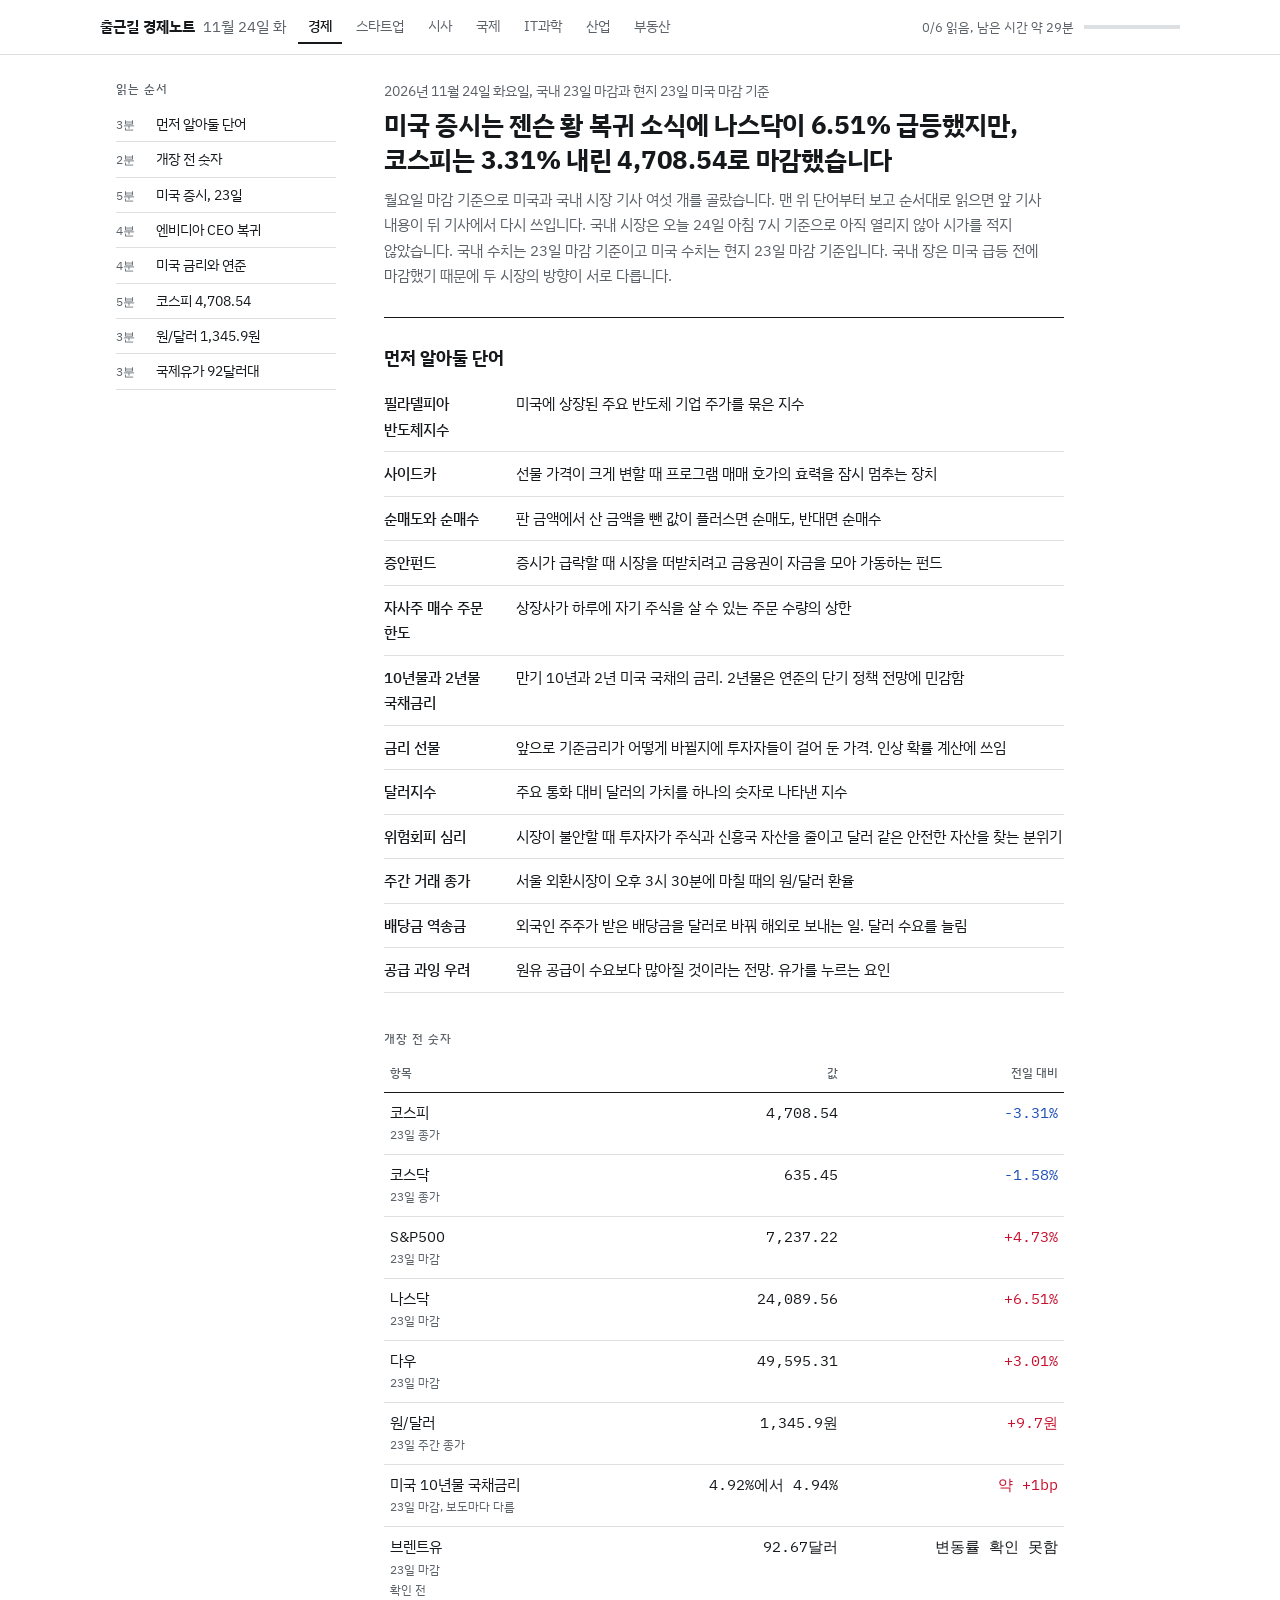
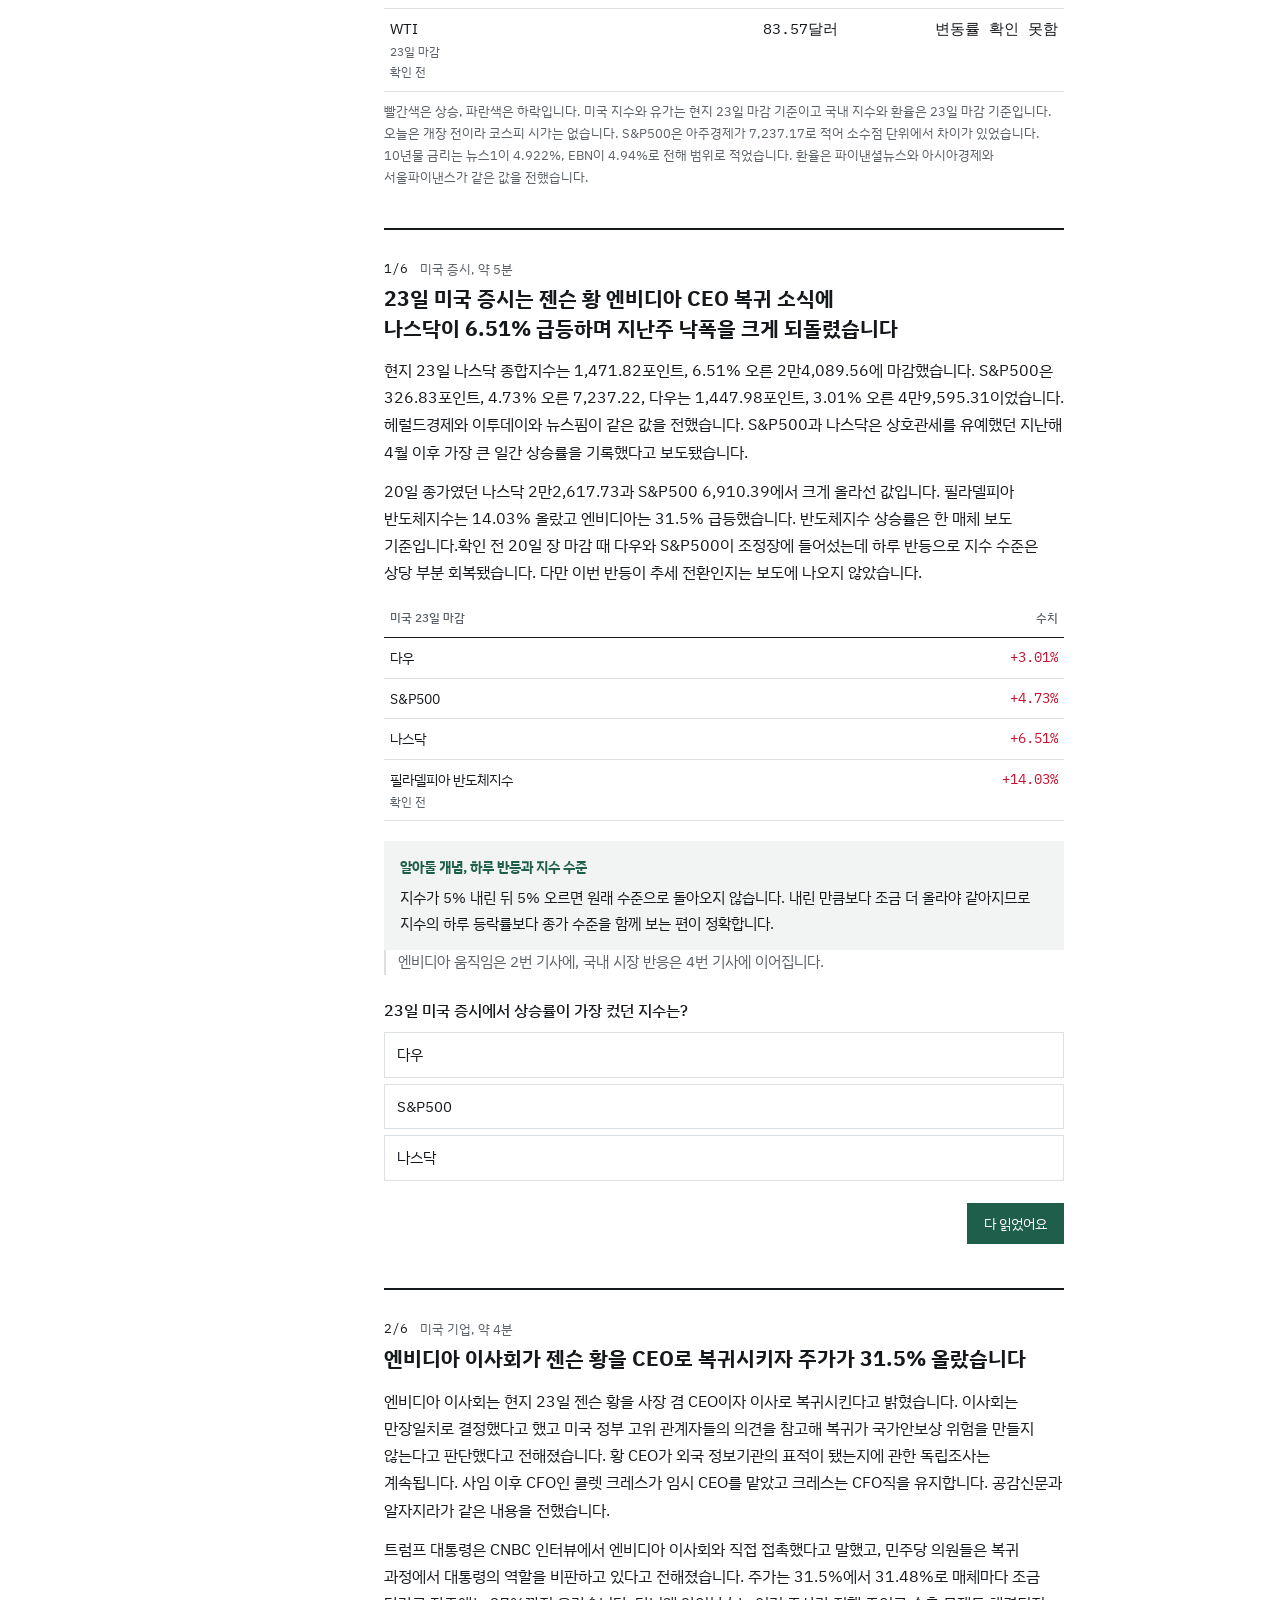
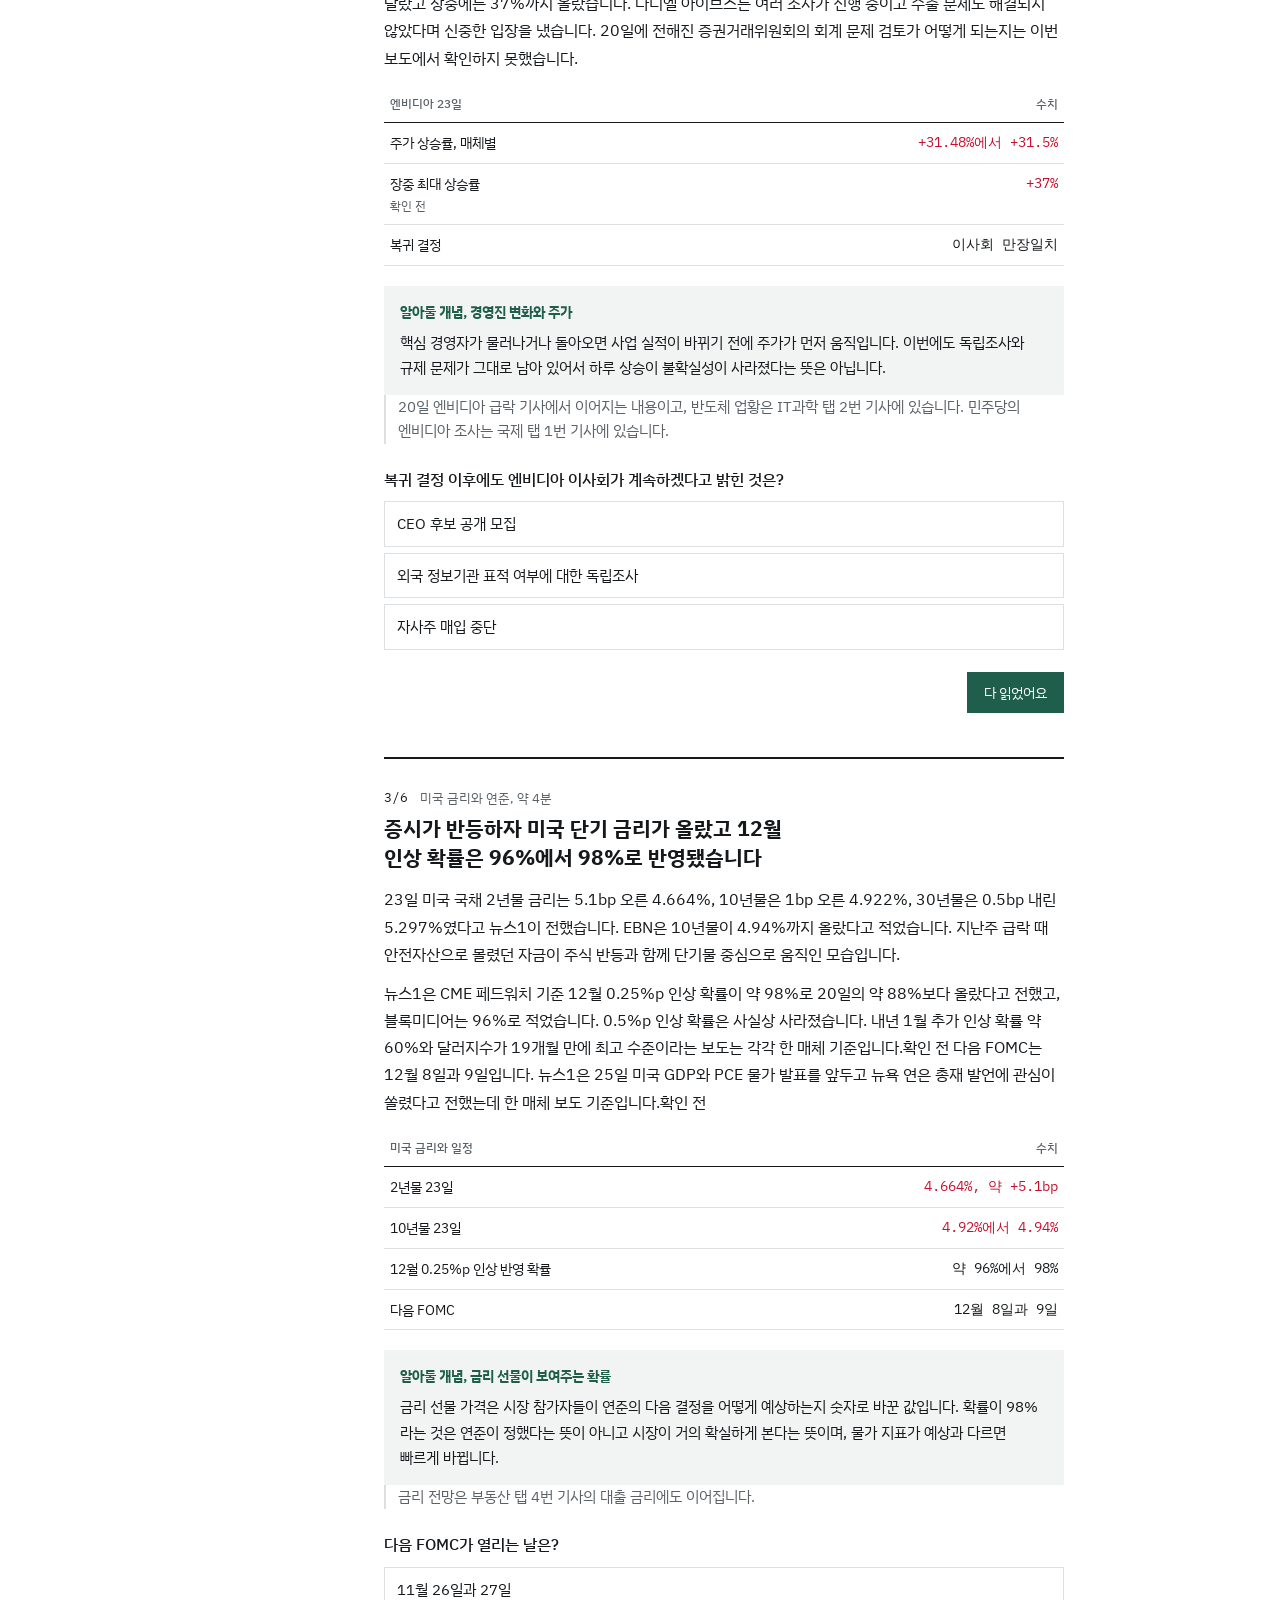
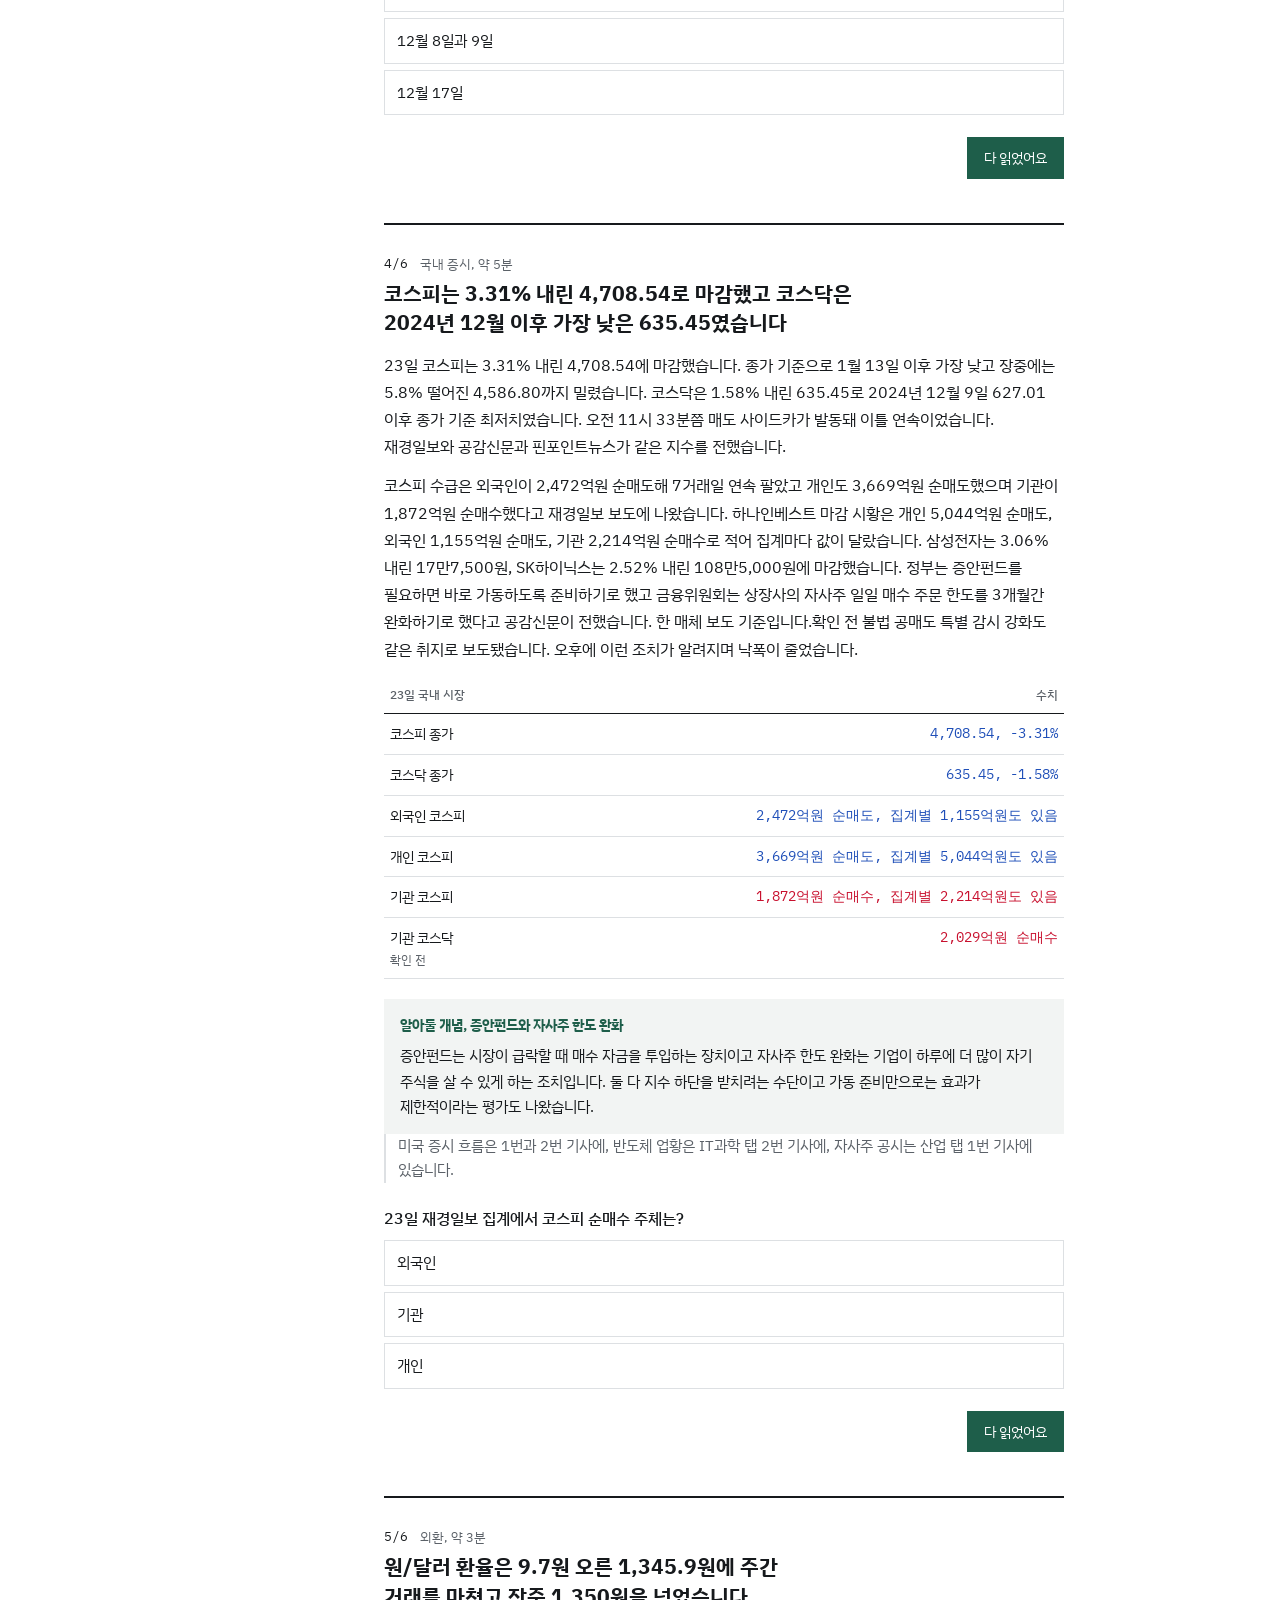
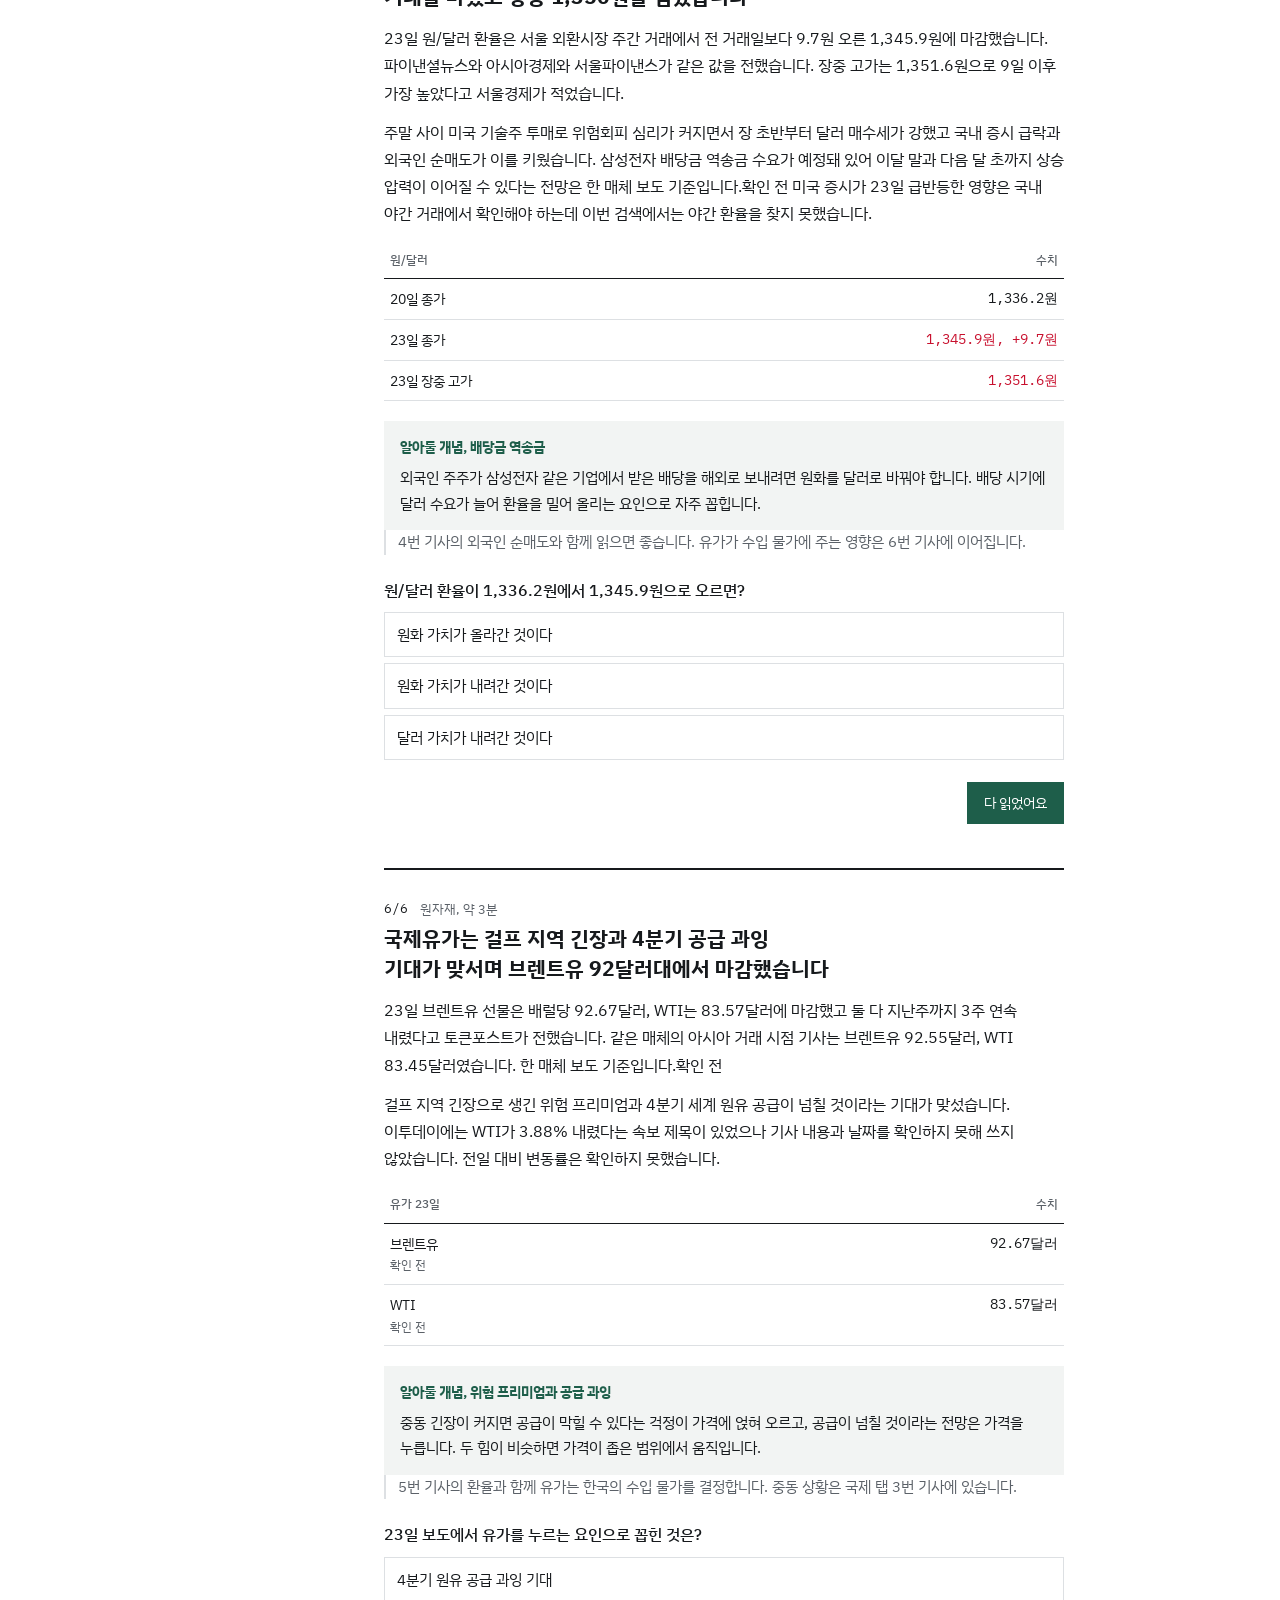
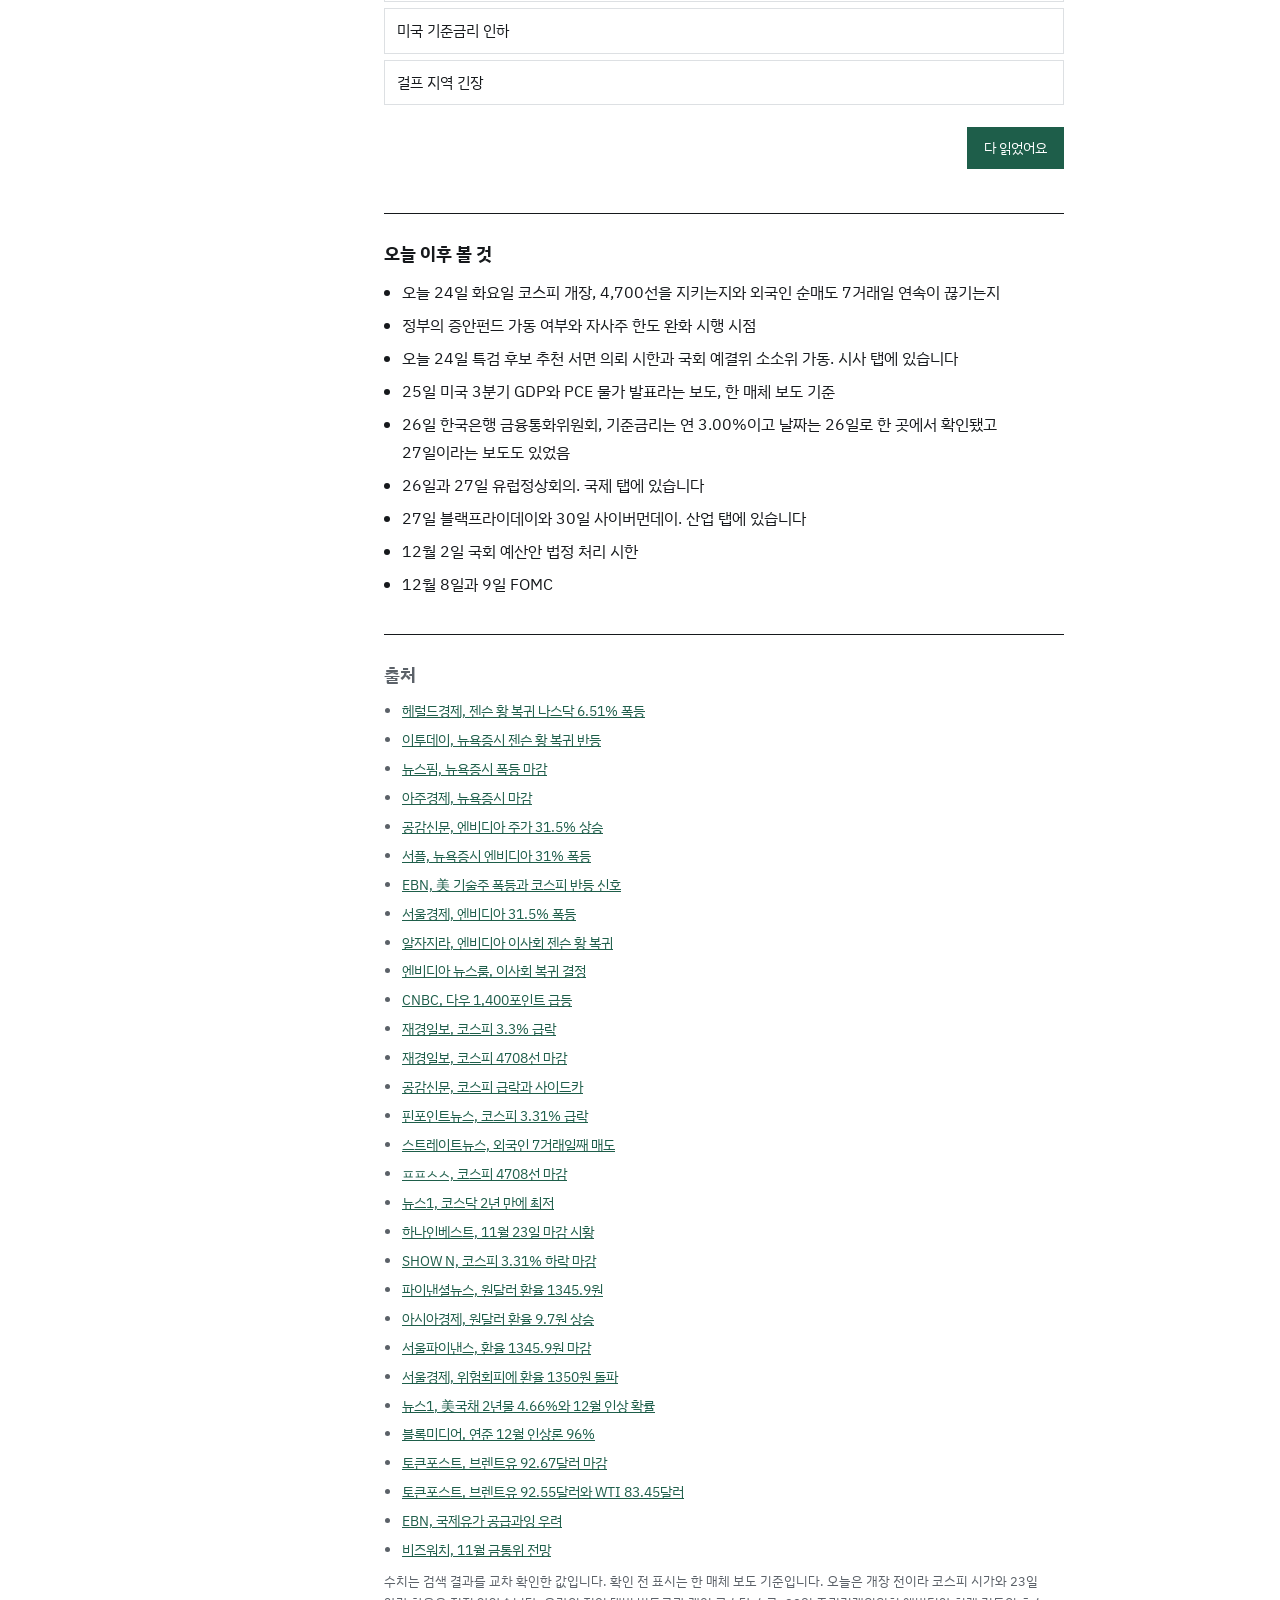
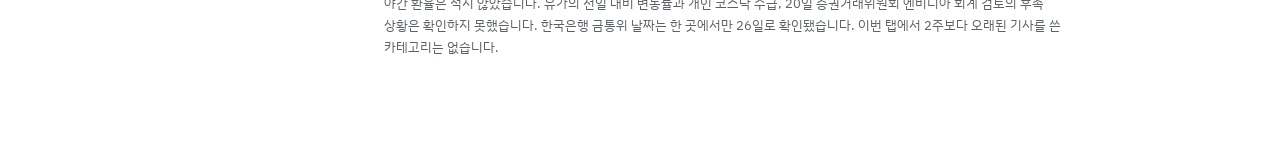
==== commit ef83e4de: "2026-11-24 뉴스 갱신 - 경제 기사 6건 교체, 개장 전 숫자와 단어 정리 갱신 - 시사 예산안 소소위와 특검 추천 시한, 기초생활보장 계획 기사 추가 - 국제 미국 하원" ====
--- a/index.html
+++ b/index.html
@@ -13,7 +13,7 @@
 <body>
 <header class="topbar">
   <div class="topbar-in">
-    <div class="brand">출근길 경제노트<span>11월 23일 월</span></div>
+    <div class="brand">출근길 경제노트<span>11월 24일 화</span></div>
     <nav class="tabs" aria-label="노트 선택">
       <a href="#econ" data-tab="econ" aria-current="page">경제</a>
       <a href="#startup" data-tab="startup">스타트업</a>
@@ -30,7 +30,7 @@
   </div>
 </header>
 
-<div class="wrap" data-date="2026-11-23">
+<div class="wrap" data-date="2026-11-24">
   <nav class="toc" aria-label="오늘 읽을 순서">
     <h2>읽는 순서</h2>
     <ol id="toc-startup" data-toc="startup" hidden>
@@ -78,20 +78,20 @@
     <ol id="toc" data-toc="econ">
       <li data-for="glossary"><a href="#glossary"><span class="t">3분</span>먼저 알아둘 단어</a></li>
       <li data-for="quotes"><a href="#quotes"><span class="t">2분</span>개장 전 숫자</a></li>
-      <li data-for="s1"><a href="#s1"><span class="t">5분</span>미국 증시, 20일</a></li>
-      <li data-for="s2"><a href="#s2"><span class="t">4분</span>엔비디아와 앤트로픽</a></li>
+      <li data-for="s1"><a href="#s1"><span class="t">5분</span>미국 증시, 23일</a></li>
+      <li data-for="s2"><a href="#s2"><span class="t">4분</span>엔비디아 CEO 복귀</a></li>
       <li data-for="s3"><a href="#s3"><span class="t">4분</span>미국 금리와 연준</a></li>
-      <li data-for="s4"><a href="#s4"><span class="t">5분</span>코스피 4,869.96</a></li>
-      <li data-for="s5"><a href="#s5"><span class="t">3분</span>원/달러 1,336.2원</a></li>
-      <li data-for="s6"><a href="#s6"><span class="t">3분</span>국제유가 혼조</a></li>
+      <li data-for="s4"><a href="#s4"><span class="t">5분</span>코스피 4,708.54</a></li>
+      <li data-for="s5"><a href="#s5"><span class="t">3분</span>원/달러 1,345.9원</a></li>
+      <li data-for="s6"><a href="#s6"><span class="t">3분</span>국제유가 92달러대</a></li>
     </ol>
   </nav>
 
   <main>
    <div id="view-issues" data-view="issues" data-base="2" data-end="issues-sources" hidden>
     <div class="head">
-      <p class="date">2026년 11월 23일 월요일, 최근 2주 기사 기준</p>
-      <h1>예산안 심사는 오늘 예결소위에서 이어지고 대법원은 19일 김건희 씨 징역 4년을 확정했습니다</h1>
+      <p class="date">2026년 11월 24일 화요일, 최근 2주 기사 기준</p>
+      <h1>오늘부터 예결위 소소위가 가동되고 특검 후보 추천 의뢰 시한도 오늘입니다</h1>
       <p>업무 대화나 시장 흐름에 자주 나오는 국내 소식을 세 갈래로 묶었습니다. 국제 소식은 국제 탭에 있습니다. 단어 정리를 포함해 약 12분 분량입니다.</p>
       <div class="legend">
         <span><span class="tag fact">확정</span>결정되거나 발표된 일</span>
@@ -103,33 +103,34 @@
     <section class="end-block glossary" id="issues-glossary">
       <h2>먼저 알아둘 단어</h2>
       <dl>
-        <div class="row"><dt>특별검사</dt><dd>특정 사건을 맡아 독립적으로 수사하는 검사. 수사 대상과 기간은 특검법이 정함</dd></div>
-        <div class="row"><dt>공포</dt><dd>확정된 법률을 관보에 실어 국민에게 알리고 효력이 생기게 하는 절차</dd></div>
-        <div class="row"><dt>예결위 예산소위</dt><dd>부처별 감액과 증액을 정리하는 소위원회</dd></div>
+        <div class="row"><dt>소소위</dt><dd>예결위원장과 여야 간사 등 소수만 참여해 쟁점 예산을 조율하는 비공식 협의체</dd></div>
         <div class="row"><dt>미래대응기금</dt><dd>정부가 새로 추진하는 약 162조원 규모 기금. 올해 예산 심사의 최대 쟁점</dd></div>
         <div class="row"><dt>법정 처리 시한</dt><dd>헌법과 국회법이 정한 예산안 처리 기한. 올해는 12월 2일</dd></div>
+        <div class="row"><dt>공포</dt><dd>확정된 법률을 관보에 실어 국민에게 알리고 효력이 생기게 하는 절차</dd></div>
+        <div class="row"><dt>특별검사</dt><dd>특정 사건을 맡아 독립적으로 수사하는 검사. 수사 대상과 기간은 특검법이 정함</dd></div>
         <div class="row"><dt>전원합의체</dt><dd>대법원장과 대법관이 모두 참여해 심리하는 재판부</dd></div>
         <div class="row"><dt>파기환송</dt><dd>상급심이 하급심 판결을 깨고 다시 재판하라고 돌려보내는 결정</dd></div>
-        <div class="row"><dt>상고 기각</dt><dd>상고심이 하급심 판결이 옳다고 보고 그대로 확정하는 결정</dd></div>
+        <div class="row"><dt>기준 중위소득</dt><dd>국민을 소득 순으로 세웠을 때 가운데 가구의 소득. 복지급여 선정 기준의 바탕</dd></div>
+        <div class="row"><dt>부양의무자 기준</dt><dd>수급 신청자의 가족이 부양할 수 있는지를 따지는 조건</dd></div>
       </dl>
     </section>
 
     <article class="story" id="p1" data-min="4">
       <div class="story-meta"><span class="n">1/3</span><span>국내 정치, 약 4분</span></div>
-      <h2>미래대응기금은 상임위에서 보류됐고 조작기소 특검은 임명 절차가 이어지고 있습니다</h2>
-      <ul class="items">
-        <li>
-          <div class="item-head"><span class="tag plan">진행 중</span><strong>예산안 심사, 미래대응기금 보류와 예결소위 일정</strong><span class="when">11월 16일에서 20일 보도</span></div>
-          <p>재경위는 19일 전체회의에서 미래대응기금을 제외한 소관 예산안을 의결했고 국민의힘은 퇴장했습니다. 기금은 전날 예산소위에서 심사를 마치지 못해 의결 대상에서 빠졌습니다. 국민의힘은 기금 여유자금 104조4000억원 전액 삭감과 지방교부세 감소 추정액 30조5000억원 원상복구를 요구하고 민주당은 원안 유지를 주장해 평행선입니다. 예결위는 오늘 23일 예산안조정소위를 열어 미심사 부처 예산과 기금 사업을 심사하고 24일부터 소소위를 가동할 예정이라고 보도됐고, 조정소위는 16일부터 27일까지 가동된다는 뉴스1 보도도 있습니다. 국민의힘은 15일 국채 상환 우선과 지방교부세와 교육재정교부금 현행 유지, 기금 45조원 지출사업 전면 재검토도 요구했습니다. 법정 처리 시한은 12월 2일입니다. 이투데이와 MTN과 아주경제가 같은 쟁점을 전했습니다. 21일부터 오늘까지 여야 합의 소식은 찾지 못했습니다.</p>
-        </li>
-        <li>
-          <div class="item-head"><span class="tag plan">진행 중</span><strong>조작기소 특검법 시행과 특검 임명 절차</strong><span class="when">11월 17일에서 21일</span></div>
-          <p>법안은 6일 본회의를 통과했고 17일 국무회의에서 공포안이 의결돼 19일 공포와 동시에 시행됐다고 보도됐습니다. 민주당과 국민의힘과 조국혁신당이 1명씩 후보를 추천하면 대통령이 추천일부터 3일 안에 1명을 임명하는 방식입니다. 국민의힘은 추천을 거부했고 추천하지 않은 당은 추천권을 포기한 것으로 본다는 보도가 있었으며, 조국혁신당도 후보를 찾는 데 어려움을 겪는다고 전해졌습니다. 한 매체 보도 기준입니다.<span class="sub">확인 전</span> 법정 기한을 모두 쓰면 임명은 30일에서 12월 1일 사이, 수사 착수는 12월 22일쯤이라는 전망도 나왔습니다. 수사 대상에 대통령 관련 사건이 포함돼 대통령이 임명하는 것이 이해충돌이라는 지적도 있었습니다. 특검팀은 최대 309명, 운영 예산은 380억5600만원으로 보도됐고 수사 기간은 보도마다 달라 적지 않았습니다. 22일까지 실제 추천 확정 소식은 찾지 못했습니다.</p>
-        </li>
-      </ul>
-      <div class="concept">
-        <h3>알아둘 개념, 공포와 특검 임명</h3>
-        <p>국회를 통과한 법률은 공포돼야 효력이 생깁니다. 특검은 법에 정한 절차에 따라 추천 후보 중 대통령이 임명하므로 공포일과 임명일 사이에 며칠이 걸리고, 추천이 늦어지면 임명도 그만큼 밀립니다.</p>
+      <h2>예산안은 오늘부터 소소위로 넘어가고 조작기소 특검 후보 추천 의뢰 시한은 24일입니다</h2>
+      <ul class="items">
+        <li>
+          <div class="item-head"><span class="tag plan">진행 중</span><strong>예산안 심사, 미래대응기금과 소소위 가동</strong><span class="when">11월 22일에서 23일 보도</span></div>
+          <p>예결위는 23일 예산안조정소위를 열어 남은 부처 예산과 그동안 심사를 미뤄온 미래대응기금 관련 사업을 집중 심사했고, 24일부터는 예결위원장과 여야 간사와 기획예산처 관계자가 참여하는 비공식 협의체인 소소위를 가동해 쟁점 예산을 협상한다고 보도됐습니다. 국민의힘은 미래대응기금이 정부의 재량적 예산 운용 수단으로 쓰일 수 있다며 전액 삭감을 주장하고 민주당은 정부안 유지를 내세웁니다. 기금 규모는 162조원으로 보도됐습니다. 예결위는 16일부터 조정소위를 가동했지만 부처별 심사를 마치지 못한 상태입니다. 법정 처리 시한은 12월 2일이고 파이낸셜뉴스는 22일 기사에서 처리 시한 D-10, 여야 대치로 전했습니다. 24일 현재 여야 합의 소식은 찾지 못했습니다.</p>
+        </li>
+        <li>
+          <div class="item-head"><span class="tag plan">진행 중</span><strong>조작기소 특검 인선 절차, 대통령 추천 의뢰 시한 24일</strong><span class="when">11월 23일 보도</span></div>
+          <p>이재명 대통령이 추천권을 가진 정당에 후보 추천을 서면으로 의뢰해야 하는 시한이 24일이라고 뉴스핌이 전했습니다. 추천권은 민주당과 국민의힘과 조국혁신당에 있고 각 당이 후보 1명씩 추천합니다. 특검법은 19일 공포와 동시에 시행됐습니다. 대통령이 자신이 연루된 사건을 수사할 특검을 고르게 된다는 점에서 이해충돌 논란이 이어지고 있습니다. 국민의힘이 추천을 거부했다는 보도는 앞서 한 매체 기준으로 나왔고 아직 확정된 후보 소식은 찾지 못했습니다.<span class="sub">확인 전</span></p>
+        </li>
+      </ul>
+      <div class="concept">
+        <h3>알아둘 개념, 소소위</h3>
+        <p>소소위는 예결위 안에서 위원장과 여야 간사 등 소수만 모여 쟁점 예산을 막후에서 조율하는 비공식 협의체입니다. 회의록이 남지 않고 합의가 한 번에 이뤄지는 경우가 많아 예산 처리 막판에 가동됩니다.</p>
       </div>
       <p class="link">예산안과 세제는 부동산 탭 2번 기사에도 이어집니다.</p>
       <div class="story-foot"><button type="button" class="done-btn" data-done="p1" aria-pressed="false">다 읽었어요</button></div>
@@ -137,8 +138,12 @@
 
     <article class="story" id="p2" data-min="4">
       <div class="story-meta"><span class="n">2/3</span><span>사법, 약 4분</span></div>
-      <h2>대법원은 한덕수 전 총리 사건을 파기환송하고 김건희 씨의 징역 4년과 벌금 5000만원을 확정했습니다</h2>
-      <ul class="items">
+      <h2>한덕수 전 총리 사건 파기환송 판결문을 두고 현직 부장판사가 공개 비판을 내놨습니다</h2>
+      <ul class="items">
+        <li>
+          <div class="item-head"><span class="tag plan">진행 중</span><strong>한덕수 전 총리 대법원 판결문을 둘러싼 법원 내부 논쟁</strong><span class="when">11월 23일 보도</span></div>
+          <p>현직 부장판사가 판결 이유가 충분히 설명되지 않았다고 공개 비판했고, 이상민 전 행정안전부 장관에 대한 대법원 선고가 한 전 총리 선고와 함께 이뤄지지 않은 점도 문제로 지적했다고 파이낸셜뉴스가 전했습니다. 서플은 이에 동조하거나 반박하는 댓글이 이어졌다고 정리했습니다. 대법원은 계엄 선포 전 국무회의 관련 행위는 무죄 취지로, 선포 뒤 행위 2가지는 내란중요임무종사 혐의가 인정된다고 보고 서울고법으로 돌려보냈고 오경미와 신숙희와 김성수 대법관이 반대 의견을 냈다고 전해졌습니다. 환송 뒤 재판 일정은 찾지 못했습니다.</p>
+        </li>
         <li>
           <div class="item-head"><span class="tag fact">확정</span><strong>한덕수 전 총리 내란 사건 전원합의체 파기환송</strong><span class="when">11월 19일</span></div>
           <p>대법원 전원합의체는 징역 15년을 선고한 원심을 깨고 서울고법으로 돌려보냈습니다. 계엄 선포 전 국무회의 관련 부분은 국헌문란 목적이 합리적 의심을 배제할 정도로 증명됐다고 보기 어렵다는 취지이고, 선포 뒤 행위에 대한 내란중요임무종사 유죄 판단은 유지됐다고 전해졌습니다. 구속기간은 2개월 연장됐습니다. 한국일보와 경북매일과 서울신문이 같은 결과를 전했습니다.</p>
@@ -165,24 +170,20 @@
 
     <article class="story" id="p3" data-min="4">
       <div class="story-meta"><span class="n">3/3</span><span>사회와 생활, 약 4분</span></div>
-      <h2>난임치료휴가 급여 지원이 27일부터 4일로 늘고 자동차관리법 개정은 12월 3일 시행됩니다</h2>
-      <ul class="items">
-        <li>
-          <div class="item-head"><span class="tag plan">예정</span><strong>난임치료휴가급여 지원 기간 4일로 확대</strong><span class="when">11월 27일 시행</span></div>
-          <p>난임치료휴가급여 지원 기간이 4일로 늘어납니다. 한 매체 보도 기준입니다.<span class="sub">확인 전</span></p>
+      <h2>정부는 생계급여 선정 기준을 2030년까지 중위소득 35%로 높이는 기초생활보장 종합계획을 발표했습니다</h2>
+      <ul class="items">
+        <li>
+          <div class="item-head"><span class="tag plan">진행 중</span><strong>제4차 기초생활보장 종합계획 2027년에서 2029년</strong><span class="when">11월 23일 발표</span></div>
+          <p>보건복지부는 중앙생활보장위원회 심의를 거쳐 3년 계획을 발표했습니다. 생계급여 선정 기준은 현재 중위소득 32%이고 2028년부터 매년 1%포인트씩 올려 2030년 35%까지 높입니다. 중증장애인 가구의 부양의무자 기준은 2027년 하반기부터 폐지하고 복지부는 약 2만 가구가 추가 혜택을 받을 것으로 봤습니다. 긴급 위기 가구에 읍면동이 30만원을 바로 지원하는 우선드림을 새로 만들고 자동차 재산 기준은 배기량과 연식 기준을 없애 차량가액 중심으로 바꾼다고 합니다. 아시아경제와 세계일보와 오마이뉴스가 같은 내용을 전했습니다.</p>
         </li>
         <li>
           <div class="item-head"><span class="tag plan">예정</span><strong>자동차관리법 개정안 시행</strong><span class="when">12월 3일 시행</span></div>
           <p>전기차 배터리 정보 제공과 사업용 대형차 정기점검 재도입, 페달 오조작 방지장치 튜닝 승인과 검사 면제가 담겼다고 합니다. 한 매체 보도 기준입니다.<span class="sub">확인 전</span></p>
         </li>
-        <li>
-          <div class="item-head"><span class="tag rule">시행 중</span><strong>11월 시행 법령 86개</strong><span class="when">11월</span></div>
-          <p>법제처 발표 기준으로 11월에 새로 시행되는 법령은 86개입니다. 20일에는 고등교육법과 초중등교육법과 영유아보육법 등이 시행되는 것으로 정리됐습니다. 한 매체 보도 기준입니다.<span class="sub">확인 전</span></p>
-        </li>
-      </ul>
-      <div class="concept">
-        <h3>알아둘 개념, 시행 법령</h3>
-        <p>법령은 공포 뒤 정해진 날짜에 시행됩니다. 법제처는 매달 그달에 시행되는 법령을 모아 발표하므로 생활과 맞닿은 변경 내용을 한 번에 볼 수 있습니다.</p>
+      </ul>
+      <div class="concept">
+        <h3>알아둘 개념, 중위소득과 선정 기준</h3>
+        <p>생계급여는 가구 소득이 기준 중위소득의 일정 비율 아래일 때 받습니다. 비율이 32%에서 35%로 오르면 같은 가구라도 받을 수 있는 소득 상한이 올라가 수급 대상이 넓어집니다. 이번 인상은 2028년부터 단계적으로 적용되는 계획입니다.</p>
       </div>
       <p class="link">부동산 세제와 대출 제도 변경은 부동산 탭에 있습니다.</p>
       <div class="story-foot"><button type="button" class="done-btn" data-done="p3" aria-pressed="false">다 읽었어요</button></div>
@@ -191,6 +192,17 @@
     <section class="end-block sources" id="issues-sources">
       <h2>출처</h2>
       <ul>
+        <li><a href="https://www.newspim.com/news/view/20261123000353" target="_blank" rel="noopener">뉴스핌, 조작기소 특검 인선 절차와 추천 의뢰</a></li>
+        <li><a href="https://fnnews.com/news/202611220615559134" target="_blank" rel="noopener">파이낸셜뉴스, 예산 처리시한 D-10</a></li>
+        <li><a href="https://www.namdonews.com/news/articleView.html?idxno=930002" target="_blank" rel="noopener">남도일보, 미래대응기금 막판 협상</a></li>
+        <li><a href="https://www.jeonmae.co.kr/news/articleView.html?idxno=1314303" target="_blank" rel="noopener">전국매일신문, 162조 미래대응기금 충돌</a></li>
+        <li><a href="https://www.fnnews.com/news/202611231445165263" target="_blank" rel="noopener">파이낸셜뉴스, 한덕수 판결문 공개 비판</a></li>
+        <li><a href="https://supple.kr/news/cmwt0z7fh4rj6kwp829251xdj" target="_blank" rel="noopener">서플, 한덕수 대법 판결 쟁점 정리</a></li>
+        <li><a href="https://www.khan.co.kr/article/202611192206015/" target="_blank" rel="noopener">경향신문, 한덕수 전합 판결문</a></li>
+        <li><a href="https://view.asiae.co.kr/article/2026112315200900751" target="_blank" rel="noopener">아시아경제, 기초생활보장 종합계획</a></li>
+        <li><a href="https://www.segye.com/newsView/20261123514784" target="_blank" rel="noopener">세계일보, 4차 기초생활보장 종합계획</a></li>
+        <li><a href="https://www.dt.co.kr/article/12096646" target="_blank" rel="noopener">디지털타임스, 생계급여 선정기준 35%</a></li>
+        <li><a href="https://www.ohmynews.com/NWS_Web/View/at_pg.aspx?CNTN_CD=A0003287389" target="_blank" rel="noopener">오마이뉴스, 중증장애인 부양의무자 기준 폐지</a></li>
         <li><a href="https://www.etoday.co.kr/news/view/2650468" target="_blank" rel="noopener">이투데이, 재경위 예산안 의결</a></li>
         <li><a href="https://news.mtn.co.kr/article/2026112013562071474" target="_blank" rel="noopener">MTN, 재경위 예산 증액과 감액</a></li>
         <li><a href="https://www.lawtimes.co.kr/news/articleView.html?idxno=229669" target="_blank" rel="noopener">법률신문, 특검법 재가</a></li>
@@ -215,14 +227,14 @@
         <li><a href="https://www.thereport.co.kr/news/articleView.html?idxno=92958" target="_blank" rel="noopener">더리포트, 11월 시행 법령</a></li>
         <li><a href="https://chasallim.com/car-law-changes-2026/" target="_blank" rel="noopener">차살림, 자동차관리법 개정</a></li>
       </ul>
-      <p class="note">수치는 검색 결과를 교차 확인한 값입니다. 확인 전 표시는 한 매체 보도 기준입니다. 21일부터 오늘까지의 예산 합의와 특검 후보 추천 확정, 한덕수 전 총리 환송 뒤 재판 일정은 확인하지 못했습니다. 사건사고 기사는 찾지 못했고 사회와 생활 카테고리는 11월 보도를 정리한 기사에 의존했습니다. 2주보다 오래된 기사를 쓴 카테고리는 없습니다.</p>
+      <p class="note">수치는 검색 결과를 교차 확인한 값입니다. 확인 전 표시는 한 매체 보도 기준입니다. 24일 아침 기준으로 예산 합의와 특검 후보 추천 확정, 한덕수 전 총리 환송 뒤 재판 일정은 확인하지 못했습니다. 윤석열 전 대통령 항소심과 김건희 씨 확정 판결 항목은 19일 이전 보도를 그대로 두었습니다. 2주보다 오래된 기사를 쓴 카테고리는 없습니다.</p>
     </section>
    </div>
 
    <div id="view-world" data-view="world" data-base="2" data-end="world-sources" hidden>
     <div class="head">
-      <p class="date">2026년 11월 23일 월요일, 최근 2주 기사 기준</p>
-      <h1>미중은 무역휴전 연장에 원칙적으로 합의했고, 미중러 정상은 4개 항 평화선언을 내놨습니다</h1>
+      <p class="date">2026년 11월 24일 화요일, 최근 2주 기사 기준</p>
+      <h1>미국 민주당은 34년 만에 최대 하원 의석으로 관세와 대미 투자 합의를 조사하겠다고 밝혔고, 다카이치 총리는 중국에서 정상회담 없이 돌아왔습니다</h1>
       <p>미국과 중국과 아시아, 전쟁과 협상, 유럽 소식을 네 갈래로 묶었습니다. 단어 정리를 포함해 약 13분 분량입니다.</p>
       <div class="legend">
         <span><span class="tag fact">확정</span>결정되거나 발표된 일</span>
@@ -247,8 +259,12 @@
 
     <article class="story" id="w1" data-min="3">
       <div class="story-meta"><span class="n">1/4</span><span>미국, 약 3분</span></div>
-      <h2>미국 민주당은 엔비디아와 행정부의 관계를 조사하고 있고 301조 조사는 연말 마무리가 목표입니다</h2>
-      <ul class="items">
+      <h2>민주당은 하원에서 최소 258석을 확보했고 관세와 한국 등의 대미 투자 합의를 조사하겠다고 밝혔습니다</h2>
+      <ul class="items">
+        <li>
+          <div class="item-head"><span class="tag plan">진행 중</span><strong>민주당 하원 최소 258석과 관세 조사 예고</strong><span class="when">11월 23일 보도</span></div>
+          <p>11월 3일 중간선거에서 민주당이 하원 최소 258석을 확보해 34년 만에 최대 의석이라고 한국일보가 전했습니다. 차기 하원 세입위원장으로 유력한 리처드 닐 의원은 관세 정책을 검증하는 청문회를 열고 한국과 일본 등과 맺은 대미 투자 합의도 조사하겠다고 파이낸셜타임스 인터뷰에서 밝혔다고 머니투데이와 서플이 전했습니다. 닐 의원은 브라질과 캐나다에 매긴 50% 관세도 문제 삼았습니다. 의석 수는 한 매체 보도 기준입니다.<span class="sub">확인 전</span> 공화당은 선거 참패 뒤 내부 갈등을 겪는다고 합니다.</p>
+        </li>
         <li>
           <div class="item-head"><span class="tag plan">진행 중</span><strong>민주당의 엔비디아 조사</strong><span class="when">11월 12일과 20일 보도</span></div>
           <p>워런 상원의원과 쿤스 상원의원은 기록 보존을 요구했고 하원 민주당은 러트닉 상무장관 가족의 엔비디아 관련 금융관계를 조사한다고 TechCrunch와 디트로이트뉴스가 전했습니다. 20일 미국 증시 급락에 대한 백악관과 의회의 직접 반응은 확인하지 못했습니다. 증시 흐름은 경제 탭 1번 기사에 있습니다.</p>
@@ -266,21 +282,25 @@
         <h3>알아둘 개념, 301조 조사</h3>
         <p>미국 무역법 301조는 상대국의 불공정 관행을 조사해 관세 같은 보복 조치를 취할 근거를 줍니다. 조사가 끝나면 결과에 따라 관세 부과가 결정될 수 있습니다.</p>
       </div>
-      <p class="link">연준 금리 전망은 경제 탭 3번 기사에 있습니다.</p>
+      <p class="link">연준 금리 전망은 경제 탭 3번 기사에, 엔비디아 CEO 복귀를 둘러싼 민주당 비판은 경제 탭 2번 기사에 있습니다.</p>
       <div class="story-foot"><button type="button" class="done-btn" data-done="w1" aria-pressed="false">다 읽었어요</button></div>
     </article>
 
     <article class="story" id="w2" data-min="3">
       <div class="story-meta"><span class="n">2/4</span><span>중국과 일본과 아시아, 약 3분</span></div>
-      <h2>미중 정상회담은 무역휴전 연장에 원칙적으로 합의했고 중일 정상회담은 무산이 전망됩니다</h2>
-      <ul class="items">
+      <h2>미중 정상회담은 무역휴전 연장에 원칙적으로 합의했고 중일 정상회담은 열리지 않았습니다</h2>
+      <ul class="items">
+        <li>
+          <div class="item-head"><span class="tag fact">확정</span><strong>다카이치 총리 첫 방중, 시진핑 주석과 악수만 하고 정상회담 무산</strong><span class="when">11월 18일에서 23일 보도</span></div>
+          <p>일본 관방장관이 중일 정상회담이 열리지 않았다고 공식 확인했고 시 주석은 공항에서 트럼프 대통령을 직접 맞았지만 다카이치 총리는 외교부 관리가 맞았다고 전해졌습니다. 중국은 지난해 11월 대만 관련 발언의 철회를 요구하고 일본은 기존 판단을 유지하고 있습니다. 아시아경제는 23일 이런 냉대가 오히려 일본 내 지지율에는 도움이 될 수 있다는 분석을 전했습니다. 뉴스핌과 한국일보와 아시아경제가 같은 상황을 전했고 새 합의는 나오지 않았습니다.</p>
+        </li>
         <li>
           <div class="item-head"><span class="tag fact">확정</span><strong>트럼프와 시진핑 선전 정상회담, 무역휴전 연장 원칙 합의</strong><span class="when">11월 19일</span></div>
           <p>무역휴전 시한이 2027년 1월까지 연장된 상태에서 연장에 원칙적으로 합의했다고 파이낸셜뉴스가 전했습니다. 그리어 대표는 휴전 연장이 희토류를 필요한 물량과 속도로 공급받느냐에 달렸다고 말했습니다. 구체적인 관세 인하나 희토류 세부 합의는 확인하지 못했습니다. 한 매체 보도 기준입니다.<span class="sub">확인 전</span></p>
         </li>
         <li>
           <div class="item-head"><span class="tag fact">확정</span><strong>시진핑 주석과 다카이치 총리의 선전 APEC 인사</strong><span class="when">11월 18일 전후</span></div>
-          <p>환영 행사에서 시 주석이 미소로 인사했지만 말은 없었다는 SCMP 보도가 있고, 중일 정상회담은 무산이 전망된다는 보도가 나왔습니다. 연합 계열과 SCMP가 같은 방향을 전했습니다.</p>
+          <p>환영 행사에서 시 주석이 미소로 인사했지만 말은 없었다는 SCMP 보도가 있었고 이후 정상회담은 열리지 않았습니다. 앞의 첫 항목과 이어지는 내용입니다.</p>
         </li>
         <li>
           <div class="item-head"><span class="tag fact">확정</span><strong>APEC 정상 공동합의문 2026 선전 전망 채택, 다음 의장국은 베트남</strong><span class="when">11월 19일</span></div>
@@ -297,8 +317,12 @@
 
     <article class="story" id="w3" data-min="3">
       <div class="story-meta"><span class="n">3/4</span><span>전쟁과 협상, 약 3분</span></div>
-      <h2>미중러 첫 정상회담은 4개 항 평화선언을 냈지만 우크라이나 해법은 담기지 않았습니다</h2>
-      <ul class="items">
+      <h2>우크라이나 종전협상은 이어지지만 영토와 안전보장 입장 차는 크고 이란과의 전쟁 재개 우려도 남아 있습니다</h2>
+      <ul class="items">
+        <li>
+          <div class="item-head"><span class="tag plan">진행 중</span><strong>러시아 우크라이나 종전협상과 이란전쟁 재개 우려</strong><span class="when">11월 23일 보도</span></div>
+          <p>서울신문은 23일 기사에서 러우 종전 협상이 한쪽으로 기울어 가고 이란전쟁은 폭풍전야라고 짚었습니다. 포로 교환과 대화 채널은 진전이 있지만 영토 문제와 안전보장 조건의 입장 차가 크다는 분석이 함께 나왔습니다. 트럼프 대통령이 민주당이 의회 다수당이 되는 내년 1월 3일 이전에 종전 협상을 마무리하려 한다는 관측은 한 매체 보도 기준입니다.<span class="sub">확인 전</span> 이란과 관련해서는 트럼프 대통령이 핵 합의가 불발되면 2027년에 추가 공격을 할 수 있다고 경고했고 호르무즈 해협에서 유조선 피격이 이어졌다는 보도가 있었으나 보도 날짜를 확인하지 못했습니다. 한 매체 보도 기준입니다.<span class="sub">확인 전</span></p>
+        </li>
         <li>
           <div class="item-head"><span class="tag fact">확정</span><strong>미중러 정상 첫 3자 회담, 4개 항 평화선언</strong><span class="when">11월 19일</span></div>
           <p>선전에서 열린 첫 3자 정상회담에서 4개 항 평화선언이 나왔고 우크라이나 문제는 담기지 않았고 한반도 문제는 논의됐다는 연합 계열 보도와 선언에 없다는 보도가 엇갈렸습니다. AP는 회담 요약문에 우크라이나와 이란 전쟁이 언급되지 않았고 유엔 개혁과 연료 공급 확대, 핵 관련 대화에 합의했다는 내용이 담겼다고 전했습니다. 파이낸셜뉴스와 코리아타임스가 같은 회담을 전했고 4개 항의 세부 항목은 확인하지 못했습니다.</p>
@@ -316,14 +340,18 @@
         <h3>알아둘 개념, 정상선언의 무게</h3>
         <p>정상선언은 합의 방향을 밝히는 정치적 문서입니다. 선언에 들어간 항목은 이후 협의의 출발점이 되지만 빠진 쟁점은 별도 협상에서 다뤄야 합니다.</p>
       </div>
-      <p class="link">이란과 호르무즈 상황은 경제 탭 6번 기사의 유가와 이어집니다.</p>
+      <p class="link">이란과 호르무즈 상황은 경제 탭 6번 기사의 유가와 이어집니다. 두 번째 항목부터는 19일 전후 기사입니다.</p>
       <div class="story-foot"><button type="button" class="done-btn" data-done="w3" aria-pressed="false">다 읽었어요</button></div>
     </article>
 
     <article class="story" id="w4" data-min="3">
       <div class="story-meta"><span class="n">4/4</span><span>유럽과 그 밖, 약 3분</span></div>
-      <h2>유럽중앙은행은 25일 정책위원회에서 은행 지급준비율을 1%에서 2%로 올리는 방안을 논의합니다</h2>
-      <ul class="items">
+      <h2>독일과 프랑스는 라가르드 총재의 후임을 두고 막판 협의 중이고 유럽중앙은행은 25일 지급준비율 인상을 논의합니다</h2>
+      <ul class="items">
+        <li>
+          <div class="item-head"><span class="tag plan">진행 중</span><strong>유럽중앙은행 총재 후임 협의와 유럽정상회의 일정</strong><span class="when">11월 13일에서 21일 보도</span></div>
+          <p>메르츠 총리는 독일과 프랑스가 라가르드 총재의 후임을 정하려고 집중 협의 중이라고 밝혔다고 프랑스24가 전했습니다. 유로뉴스는 두 나라가 스페인의 파블로 에르난데스 데 코스 지명 쪽으로 가까워졌다고 보도했고 독일 경제지 한델스블라트는 독일이 수석 이코노미스트 자리를, 프랑스가 시장 운영 담당 자리를 가져가는 방안을 거론했다고 합니다. 코스타 EU 이사회 의장은 11월 26일과 27일 브뤼셀 유럽정상회의에서 다음 단계로 넘어가고 싶다고 밝혔고 후임은 12월 정상회의에서 선정될 예정이라는 보도입니다. 후임이 확정됐다는 소식은 찾지 못했습니다.</p>
+        </li>
         <li>
           <div class="item-head"><span class="tag plan">진행 중</span><strong>유럽중앙은행 지급준비율 인상 논의</strong><span class="when">11월 19일 보도, 25일 논의</span></div>
           <p>로이터가 소식통 4명을 인용해 최소 지급준비율을 현행 1%에서 2%로 올리는 방안을 논의한다고 전했습니다. 결정은 12월 17일 회의로 미뤄질 수 있고 로이터 계산으로는 ECB와 각국 중앙은행이 연 약 44억유로를 절감합니다. 다수 위원이 찬성하고 슈나벨 이사 등은 반대한 것으로 전해졌습니다. RTE와 Global Banking and Finance가 같은 내용을 전했고 공식 발표는 없습니다.</p>
@@ -344,6 +372,16 @@
     <section class="end-block sources" id="world-sources">
       <h2>출처</h2>
       <ul>
+        <li><a href="https://www.hankookilbo.com/news/article/A2026112310280001193" target="_blank" rel="noopener">한국일보, 美 민주당 하원 258석</a></li>
+        <li><a href="https://supple.kr/news/cmwsmbzvjohygkwp8dstji3iu" target="_blank" rel="noopener">서플, 美 의회 대미투자 합의 조사</a></li>
+        <li><a href="https://view.asiae.co.kr/visual-news/article/2026112315061900547" target="_blank" rel="noopener">아시아경제, 다카이치 중국 방문 지지율</a></li>
+        <li><a href="https://www.newspim.com/news/view/20261118001461" target="_blank" rel="noopener">뉴스핌, 시진핑 다카이치 악수</a></li>
+        <li><a href="https://dspdaily.com/news/view.php?no=28205" target="_blank" rel="noopener">인터내셔널포커스, 다카이치 첫 방중</a></li>
+        <li><a href="https://seoul.co.kr/news/international/2026/11/23/20261123014001" target="_blank" rel="noopener">서울신문, 러우 종전 협상과 이란전쟁</a></li>
+        <li><a href="https://www.topstarnews.net/news/articleView.html?idxno=16283301" target="_blank" rel="noopener">톱스타뉴스, 이란 호르무즈 유조선 피격</a></li>
+        <li><a href="https://www.france24.com/en/live-news/20261113-germany-france-in-intensive-talks-on-new-ecb-chief" target="_blank" rel="noopener">프랑스24, ECB 총재 후임 협의</a></li>
+        <li><a href="https://www.euronews.com/2026/11/13/france-and-germany-near-deal-on-de-cos-for-ecb-top-job-as-eu-confirms-two-candidates" target="_blank" rel="noopener">유로뉴스, ECB 총재 후보</a></li>
+        <li><a href="https://www.caixinglobal.com/2026-11-21/the-week-ahead-nov-23-29-ecb-succession-and-opec-oil-talks-102507365.html" target="_blank" rel="noopener">차이신, 이번 주 ECB 후임과 OPEC 플러스</a></li>
         <li><a href="https://www.detroitnews.com/story/news/politics/2026/11/20/democrats-aim-to-intensify-the-focus-on-nvidia-in-new-congress/92877437007/" target="_blank" rel="noopener">디트로이트뉴스, 민주당 엔비디아 조사</a></li>
         <li><a href="https://techcrunch.com/2026/11/12/democrats-launch-nvidia-investigation-write-scathing-letter-on-huangs-scheme-with-trump/" target="_blank" rel="noopener">TechCrunch, 엔비디아 조사</a></li>
         <li><a href="https://www.fnnews.com/news/202611210138434337" target="_blank" rel="noopener">파이낸셜뉴스, 301조 조사</a></li>
@@ -366,14 +404,14 @@
         <li><a href="https://www.globalbankingandfinance.com/exclusive-ecb-discuss-raising-reserve-requirement-next-week/" target="_blank" rel="noopener">Global Banking and Finance, 지급준비율</a></li>
         <li><a href="https://indexbox.io/ko/blog/ecb-warns-indebted-nations-face-higher-borrowing-costs-without-fiscal-discipline" target="_blank" rel="noopener">인덱스박스, 유럽중앙은행 재정 경고</a></li>
       </ul>
-      <p class="note">수치는 검색 결과를 교차 확인한 값입니다. 확인 전 표시는 한 매체 보도 기준입니다. 이란의 19일부터 21일 상황, 영국과 프랑스와 남미와 아프리카의 11월 소식은 찾지 못했습니다. 21일부터 오늘까지 새 외교 소식과 일본과 인도와 아세안 정상회담 결과도 찾지 못했습니다. 유럽 카테고리는 유럽중앙은행 소식으로 채웠습니다. 20일 급락에 대한 백악관 반응도 확인하지 못했습니다. 2주보다 오래된 기사를 쓴 카테고리는 없습니다.</p>
+      <p class="note">수치는 검색 결과를 교차 확인한 값입니다. 확인 전 표시는 한 매체 보도 기준입니다. 이란과 가자의 24일 현재 소식과 백악관의 새 관세 발표는 확인하지 못했습니다. 이란 호르무즈 항목은 보도 날짜가 불분명합니다. 미중러 정상회담과 크림대교, 301조와 338조 항목은 11월 11일에서 21일 보도를 그대로 두었습니다. 2주보다 오래된 기사를 쓴 카테고리는 없습니다.</p>
     </section>
    </div>
 
    <div id="view-tech" data-view="tech" data-base="2" data-end="tech-sources" hidden>
     <div class="head">
-      <p class="date">2026년 11월 23일 월요일, 최근 2주 기사 기준</p>
-      <h1>HBM4 가격이 내년 최대 2.7배로 오른다는 전망이 나왔지만 20일에는 반도체주가 크게 내렸습니다</h1>
+      <p class="date">2026년 11월 24일 화요일, 최근 2주 기사 기준</p>
+      <h1>미국 반도체지수가 하루 14% 반등했지만 골드만삭스는 삼성전자와 SK하이닉스 목표주가를 낮췄습니다</h1>
       <p>AI와 반도체와 빅테크 규제와 우주 소식을 네 갈래로 묶었습니다. 단어 정리를 포함해 약 13분 분량입니다.</p>
       <div class="legend">
         <span><span class="tag fact">확정</span>결정되거나 발표된 일</span>
@@ -398,11 +436,11 @@
 
     <article class="story" id="t1" data-min="3">
       <div class="story-meta"><span class="n">1/4</span><span>AI, 약 3분</span></div>
-      <h2>앤트로픽은 새 모델 두 종을 내놨고 구글은 제미나이 4 네온을 정식 공개했다는 보도가 나왔습니다</h2>
-      <ul class="items">
-        <li>
-          <div class="item-head"><span class="tag fact">확정</span><strong>앤트로픽 페이블 5.2와 미토스 5.2 공개</strong><span class="when">현지 11월 9일</span></div>
-          <p>페이블 5.2는 입력 100만 토큰당 8달러, 출력 40달러로 5.1의 10달러와 50달러보다 낮아졌습니다. 미토스 5.2는 검증된 기관에만 제공됩니다. 포춘과 야후 파이낸스가 같은 공개 소식을 전했습니다.</p>
+      <h2>오픈AI는 GPT-6.2를 내놨고 구글은 제미나이 4 네온을 정식 공개했다는 보도가 나왔습니다</h2>
+      <ul class="items">
+        <li>
+          <div class="item-head"><span class="tag fact">확정</span><strong>오픈AI GPT-6.2 아스트라와 솔 공개, 아스트라 API 가격 20% 인하</strong><span class="when">11월 셋째 주 보도</span></div>
+          <p>AI 매거진은 고난도 작업용 GPT-6.2 아스트라와 일상 업무용 GPT-6.2 솔을 소개했고 아스트라의 API 가격을 20% 낮췄다는 보도도 있었습니다. 모델 이름과 출시일은 출처마다 달라 한 매체 보도 기준입니다.<span class="sub">확인 전</span> 같은 주에 앤트로픽이 사이버보안용 신규 모델 미토스 프리뷰를 발표했다는 보도도 있었으나 세부 내용은 확인하지 못했습니다.<span class="sub">확인 전</span></p>
         </li>
         <li>
           <div class="item-head"><span class="tag fact">확정</span><strong>구글 제미나이 4 네온 정식 공개</strong><span class="when">11월 18일에서 19일</span></div>
@@ -417,14 +455,18 @@
         <h3>알아둘 개념, 토큰당 가격</h3>
         <p>AI 모델 요금은 처리하는 글자 조각인 토큰 100만 개당 가격으로 표시합니다. 입력과 출력 요금이 따로 있어 같은 작업도 모델마다 비용이 다릅니다.</p>
       </div>
-      <p class="link">앤트로픽 상장 이후 주가는 경제 탭 2번 기사에 있습니다.</p>
+      <p class="link">엔비디아 CEO 복귀와 AI주 흐름은 경제 탭 2번 기사에 있습니다.</p>
       <div class="story-foot"><button type="button" class="done-btn" data-done="t1" aria-pressed="false">다 읽었어요</button></div>
     </article>
 
     <article class="story" id="t2" data-min="3">
       <div class="story-meta"><span class="n">2/4</span><span>반도체와 하드웨어, 약 3분</span></div>
-      <h2>트렌드포스는 HBM4 가격이 내년 크게 오르고 4분기 범용 D램은 10%에서 15% 오른다고 봤습니다</h2>
-      <ul class="items">
+      <h2>골드만삭스는 HBM 수요 전망을 올리고도 삼성전자와 SK하이닉스 목표주가를 낮췄습니다</h2>
+      <ul class="items">
+        <li>
+          <div class="item-head"><span class="tag fact">확정</span><strong>23일 미국 반도체지수 급반등과 골드만삭스 목표주가 하향</strong><span class="when">11월 23일</span></div>
+          <p>필라델피아 반도체지수는 23일 14.03% 올랐고 엔비디아는 31.5% 올랐습니다. 반도체지수 수치는 한 매체 보도 기준입니다.<span class="sub">확인 전</span> 같은 날 골드만삭스는 삼성전자 목표주가를 50만원에서 35만원으로, SK하이닉스를 350만원에서 200만원으로 낮췄다고 한국경제가 전했습니다. HBM 수요 전망은 올렸지만 범용 메모리 가격 전망을 낮췄고 투자의견 매수는 유지했습니다. 삼성증권은 현재 주가가 내년 메모리 가격이 삼성전자 기준 46%, SK하이닉스 기준 36% 떨어지는 상황을 반영한 수준이라고 분석했다는 보도는 한 매체 기준입니다.<span class="sub">확인 전</span> 국내 23일 종가는 삼성전자 17만7,500원, SK하이닉스 108만5,000원입니다.</p>
+        </li>
         <li>
           <div class="item-head"><span class="tag plan">진행 중</span><strong>HBM4 가격과 D램 가격 전망</strong><span class="when">11월 18일에서 19일</span></div>
           <p>트렌드포스는 서울 로드쇼에서 내년 HBM4 가격을 Gb당 3달러에서 5.5달러로 올해 2.05달러 이상보다 높게 봤고, 4분기 범용 D램 가격은 직전 분기보다 10%에서 15% 오른다고 전망했습니다. 내년 1분기 상승폭은 5%에서 10%로 줄어든다고 합니다. 지디넷코리아와 서울경제와 TechTimes가 같은 전망을 전했고 서울경제 제목은 최대 2.7배였습니다.</p>
@@ -475,11 +517,7 @@
           <div class="item-head"><span class="tag fact">확정</span><strong>누리호 5차 발사 결과 검토회의</strong><span class="when">11월 18일 보도</span></div>
           <p>큐브위성은 10기 중 9기가 정상 사출됐고 1기는 사출되지 않았으며 원인은 특정되지 않았다고 합니다. 한 매체 보도 기준입니다.<span class="sub">확인 전</span></p>
         </li>
-        <li>
-          <div class="item-head"><span class="tag fact">확정</span><strong>국제 행성과학과 우주탐사 학술대회</strong><span class="when">11월 3일에서 5일</span></div>
-          <p>대전에서 열린 학술대회에서 한국형 달 착륙선이 소개됐습니다. 2주보다 오래된 행사입니다. 한 매체 보도 기준입니다.<span class="sub">확인 전</span></p>
-        </li>
-      </ul>
+              </ul>
       <div class="concept">
         <h3>알아둘 개념, 국제협력 워크숍</h3>
         <p>달 탐사는 한 나라가 혼자 하기 어려워 기관별 역할을 나누는 협의가 먼저 진행됩니다. 워크숍은 참여 분야와 기술 수준을 맞추는 단계입니다.</p>
@@ -490,6 +528,12 @@
     <section class="end-block sources" id="tech-sources">
       <h2>출처</h2>
       <ul>
+        <li><a href="https://hankyung.com/article/202611234379i" target="_blank" rel="noopener">한국경제, 삼전과 하닉 목표가 하향 골드만삭스</a></li>
+        <li><a href="https://www.seoulfn.com/news/articleView.html?idxno=643691" target="_blank" rel="noopener">서울파이낸스, SK하이닉스 약세 시나리오</a></li>
+        <li><a href="https://www.topstarnews.net/news/articleView.html?idxno=16283296" target="_blank" rel="noopener">톱스타뉴스, 반도체 업황 전망 엇갈려</a></li>
+        <li><a href="https://aimagazine.com/news/this-weeks-top-five-stories-in-ai-week-3-november" target="_blank" rel="noopener">AI 매거진, 11월 셋째 주 AI 소식</a></li>
+        <li><a href="https://zdnet.co.kr/view/?no=20260105121953" target="_blank" rel="noopener">ZDNet Korea, EU 빅테크 디지털 규제</a></li>
+        <li><a href="https://edaily.co.kr/News/Read?mediaCodeNo=257&newsId=06225446645544040" target="_blank" rel="noopener">이데일리, 공정위 아이폰 갤럭시 조사</a></li>
         <li><a href="https://fortune.com/2026/11/09/anthropic-debuts-updated-claude-fable-and-mythos-models-undercutting-price-of-openais-gpt-6-astra-by-up-to-80/" target="_blank" rel="noopener">포춘, 앤트로픽 신모델</a></li>
         <li><a href="https://finance.yahoo.com/technology/ai/articles/anthropic-debuts-claude-fable-mythos-210210527.html" target="_blank" rel="noopener">야후 파이낸스, 앤트로픽 신모델</a></li>
         <li><a href="https://www.unite.ai/google-launches-gemini-4-neon-for-coding-knowledge-work-and-science/" target="_blank" rel="noopener">Unite.ai, 제미나이 4 네온</a></li>
@@ -510,14 +554,14 @@
         <li><a href="https://www.dazabi.com/insurance_magazine/article.php?id=47728" target="_blank" rel="noopener">다자비, 누리호 5차 검토회의</a></li>
         <li><a href="https://supple.kr/news/cmvytxz5v8071clgj838f3v1k" target="_blank" rel="noopener">서플, 행성과학 학술대회</a></li>
       </ul>
-      <p class="note">수치는 검색 결과를 교차 확인한 값입니다. 확인 전 표시는 한 매체 보도 기준입니다. 11월 EU 디지털시장법 신규 제재와 공정위의 신규 제재, 11월 NASA 발사 일정은 찾지 못했습니다. 오픈AI 신모델은 매체마다 날짜가 엇갈려 적지 않았습니다. 2주보다 오래된 기사를 쓴 카테고리는 t4의 학술대회 항목입니다.</p>
+      <p class="note">수치는 검색 결과를 교차 확인한 값입니다. 확인 전 표시는 한 매체 보도 기준입니다. 11월 9일 앤트로픽 모델 공개와 3일에서 5일 학술대회 항목은 2주가 지나 뺐습니다. 과학과 우주 카테고리는 11월 13일과 18일 보도이고 24일 새 소식과 NASA 발사 일정은 확인하지 못했습니다. 빅테크와 플랫폼 카테고리는 11월 5일에서 20일 보도입니다. 2주보다 오래된 기사를 쓴 카테고리는 없습니다.</p>
     </section>
    </div>
 
    <div id="view-industry" data-view="industry" data-base="2" data-end="industry-sources" hidden>
     <div class="head">
-      <p class="date">2026년 11월 23일 월요일, 최근 2주 기사 기준</p>
-      <h1>LG유플러스는 파주 AI 데이터센터에 7,890억원을 투자하고, 조선 3사는 연간 수주 목표를 거의 채웠습니다</h1>
+      <p class="date">2026년 11월 24일 화요일, 최근 2주 기사 기준</p>
+      <h1>금융위가 자사주 매수 한도를 완화하기로 한 가운데 LG전자는 30일 자사주를 소각하고, 조선 3사는 연간 수주 목표를 거의 채웠습니다</h1>
       <p>기업 공시와 자동차와 배터리, 조선과 유통 소식을 네 갈래로 묶었습니다. 단어 정리를 포함해 약 13분 분량입니다.</p>
       <div class="legend">
         <span><span class="tag fact">확정</span>결정되거나 발표된 일</span>
@@ -542,15 +586,19 @@
 
     <article class="story" id="i1" data-min="4">
       <div class="story-meta"><span class="n">1/4</span><span>실적과 공시, 약 4분</span></div>
-      <h2>LG유플러스가 파주 AI 데이터센터 3단계에 7,890억원을 투자한다고 공시했습니다</h2>
-      <ul class="items">
-        <li>
-          <div class="item-head"><span class="tag fact">확정</span><strong>LG유플러스 파주 AI 데이터센터 3단계 시설투자, LG전자 자사주 소각</strong><span class="when">11월 20일</span></div>
-          <p>LG유플러스는 투자 기간 2026년 11월 23일 오늘부터 2029년 1월 31일까지 7,890억원을 투자하기로 했고 LG전자는 1,000억원어치 자사주를 소각하기로 했다고 합니다. 한 매체 보도 기준입니다.<span class="sub">확인 전</span></p>
+      <h2>상장사 자사주 매수 한도 완화가 추진되는 가운데 LG유플러스는 파주 AI 데이터센터에 7,890억원을 투자합니다</h2>
+      <ul class="items">
+        <li>
+          <div class="item-head"><span class="tag plan">진행 중</span><strong>자사주 매수 한도 완화와 상장사 매수 신청, LG전자 자사주 소각 예정</strong><span class="when">11월 19일에서 23일 보도</span></div>
+          <p>금융위원회가 증시 급락에 대응해 상장사의 자사주 일일 매수 주문 한도를 3개월간 완화하기로 했다고 공감신문이 전했습니다. 한 매체 보도 기준입니다.<span class="sub">확인 전</span> 23일 코스피 상장사 61개 종목이 자기주식 매수 호가를 신청했고 SK하이닉스와 카카오와 삼성E&amp;A가 포함됐다는 보도도 있었습니다. 한 매체 보도 기준입니다.<span class="sub">확인 전</span> LG전자는 올해 사들인 자사주 73만429주, 취득가 기준 약 1,000억원어치를 30일 소각한다고 ㈜LG가 공시했습니다. 지수 급락과 정부 대책은 경제 탭 4번 기사에 있습니다.</p>
+        </li>
+        <li>
+          <div class="item-head"><span class="tag fact">확정</span><strong>LG유플러스 파주 AI 데이터센터 3단계 시설투자</strong><span class="when">11월 20일</span></div>
+          <p>LG유플러스는 투자 기간 2026년 11월 23일부터 2029년 1월 31일까지 7,890억원을 투자하기로 했다고 공시했습니다. 위 항목의 LG전자 자사주 소각과 같은 20일 전후 보도입니다. 한 매체 보도 기준입니다.<span class="sub">확인 전</span></p>
         </li>
         <li>
           <div class="item-head"><span class="tag plan">진행 중</span><strong>삼성전자 정기 사장단 인사 전망</strong><span class="when">11월 10일과 19일 보도</span></div>
-          <p>임원 평가 제출 기한이 예년보다 약 2주 앞당겨졌고 인사는 11월 말로 굳어지는 분위기라는 보도가 있었습니다. 19일 기사는 이르면 20일부터 인사가 나올 수 있고 변화보다 안정에 무게가 실린다고 전했습니다. 23일 아침 현재 발표 소식은 확인하지 못했습니다. 두 건 모두 한 매체 보도 기준입니다.<span class="sub">확인 전</span></p>
+          <p>임원 평가 제출 기한이 예년보다 약 2주 앞당겨졌고 인사는 11월 말로 굳어지는 분위기라는 보도가 있었습니다. 19일 기사는 이르면 20일부터 인사가 나올 수 있고 변화보다 안정에 무게가 실린다고 전했습니다. 24일 아침 현재 발표 소식은 확인하지 못했습니다. 두 건 모두 한 매체 보도 기준입니다.<span class="sub">확인 전</span></p>
         </li>
         <li>
           <div class="item-head"><span class="tag plan">진행 중</span><strong>SK하이닉스 내년 HBM 영업이익 증가 전망</strong><span class="when">11월 보도</span></div>
@@ -611,8 +659,12 @@
 
     <article class="story" id="i4" data-min="3">
       <div class="story-meta"><span class="n">4/4</span><span>유통과 소비재, 약 3분</span></div>
-      <h2>쿠팡은 16일부터 29일까지 가전과 디지털 블랙프라이데이를 열고 규제 부담은 커지고 있습니다</h2>
-      <ul class="items">
+      <h2>롯데쇼핑은 3분기 영업이익이 늘었고 쿠팡은 29일까지 가전과 디지털 블랙프라이데이를 엽니다</h2>
+      <ul class="items">
+        <li>
+          <div class="item-head"><span class="tag fact">확정</span><strong>롯데쇼핑 3분기 실적과 백화점 외국인 매출</strong><span class="when">11월 17일 보도</span></div>
+          <p>하나증권은 롯데쇼핑의 3분기 연결 영업이익이 전년보다 늘어 시장 기대치를 소폭 웃돌았다고 평가했습니다. 국내 백화점 기존점 매출이 전년보다 11% 늘었고 백화점 외국인 매출은 전년 동기보다 80% 늘어 10월 누계 1조원을 넘었다고 합니다. 내국인 수요가 부진해 10월과 11월 백화점 기존점 성장률은 2% 안팎에 그칠 것으로 봤습니다. 한 매체 보도 기준입니다.<span class="sub">확인 전</span></p>
+        </li>
         <li>
           <div class="item-head"><span class="tag rule">시행 중</span><strong>쿠팡 가전과 디지털 블랙프라이데이</strong><span class="when">11월 16일에서 29일</span></div>
           <p>삼성전자와 LG전자와 인텔과 HP 등이 참여하고 23일부터 27일까지 라이브 방송 추가 할인과 경품 행사가 이어집니다. 노컷뉴스와 파이낸셜뉴스와 쿠팡 뉴스룸이 같은 일정을 전했습니다.</p>
@@ -623,8 +675,8 @@
         </li>
       </ul>
       <div class="concept">
-        <h3>알아둘 개념, 블랙프라이데이 할인</h3>
-        <p>블랙프라이데이는 11월 마지막 금요일 전후 이어지는 대규모 할인 기간입니다. 올해 미국 블랙프라이데이는 27일이고 국내 유통업체는 직구 수요를 잡기 위해 행사 기간을 앞당기는 경우가 많습니다.</p>
+        <h3>알아둘 개념, 기존점 성장률과 블랙프라이데이</h3>
+        <p>기존점 성장률은 1년 넘게 영업한 점포만 비교한 매출 증가율입니다. 블랙프라이데이는 11월 마지막 금요일 전후 이어지는 대규모 할인 기간으로 올해는 27일이고 사이버먼데이는 30일입니다.  국내 유통업체는 직구 수요를 잡기 위해 행사 기간을 앞당기는 경우가 많습니다.</p>
       </div>
       <p class="link">쿠팡 개인정보 과징금 소송은 IT과학 탭 3번 기사에 있습니다.</p>
       <div class="story-foot"><button type="button" class="done-btn" data-done="i4" aria-pressed="false">다 읽었어요</button></div>
@@ -633,6 +685,11 @@
     <section class="end-block sources" id="industry-sources">
       <h2>출처</h2>
       <ul>
+        <li><a href="https://m.sedaily.com/article/20117842" target="_blank" rel="noopener">서울경제, 위험회피와 환율</a></li>
+        <li><a href="https://www.gokorea.kr/news/articleView.html?idxno=886954" target="_blank" rel="noopener">공감신문, 금융위 자사주 매수 한도 완화</a></li>
+        <li><a href="https://www.newstnt.com/news/articleView.html?idxno=729753" target="_blank" rel="noopener">TNT뉴스, 11월 23일 자사주 매수 신청 공시</a></li>
+        <li><a href="https://www.insight.co.kr/news/582813" target="_blank" rel="noopener">인사이트, LG전자 자사주 소각</a></li>
+        <li><a href="https://view.asiae.co.kr/article/2026111716033247036" target="_blank" rel="noopener">아시아경제, 롯데쇼핑 3분기와 외국인 매출</a></li>
         <li><a href="https://www.g-enews.com/article/Securities/2026/11/202611200822453196923c501012_1" target="_blank" rel="noopener">글로벌이코노믹, LG유플러스 시설투자 공시</a></li>
         <li><a href="https://www.seoulfn.com/news/articleView.html?idxno=643422" target="_blank" rel="noopener">서울파이낸스, LG전자 자사주 소각</a></li>
         <li><a href="https://www.g-enews.com/article/Industry/2026/11/20261119095153621827fa31d75c_1" target="_blank" rel="noopener">글로벌이코노믹, 삼성전자 인사 전망</a></li>
@@ -648,14 +705,14 @@
         <li><a href="https://m.news.nate.com/view/20261113n00112" target="_blank" rel="noopener">네이트 뉴스, 쿠팡 과징금</a></li>
         <li><a href="https://www.ajunews.com/view/20261118105635637" target="_blank" rel="noopener">아주경제, 쿠팡 규제 부담</a></li>
       </ul>
-      <p class="note">수치는 검색 결과를 교차 확인한 값입니다. 확인 전 표시는 한 매체 보도 기준입니다. 삼성전자와 현대차의 최신 분기 실적, 철강과 방산 수주, 이마트 실적, 11월 완성차 판매는 찾지 못했습니다. 조선 항목의 수주 수치는 매체별로 달라 범위로 적었습니다. 2주보다 오래된 기사를 쓴 카테고리는 없습니다.</p>
+      <p class="note">수치는 검색 결과를 교차 확인한 값입니다. 확인 전 표시는 한 매체 보도 기준입니다. 24일 아침 기준 삼성전자 사장단 인사와 현대차와 배터리 3사의 새 소식, 조선 3사의 23일 이후 신규 계약은 확인하지 못했습니다. 자동차와 배터리와 조선 카테고리는 11월 13일에서 20일 보도를 그대로 두었습니다. 2주보다 오래된 기사를 쓴 카테고리는 없습니다.</p>
     </section>
    </div>
 
    <div id="view-realty" data-view="realty" data-base="2" data-end="realty-sources" hidden>
     <div class="head">
-      <p class="date">2026년 11월 23일 월요일, 최근 2주 기사 기준</p>
-      <h1>서울 아파트값 상승폭은 0.03%로 줄었고 용산과 동작이 하락 전환했습니다</h1>
+      <p class="date">2026년 11월 24일 화요일, 최근 2주 기사 기준</p>
+      <h1>서울 아파트값 상승폭은 0.03%로 줄었고 하락 자치구는 7곳으로 늘었으며 매물은 8만건을 넘었습니다</h1>
       <p>집값과 세제와 청약과 대출 소식을 네 갈래로 묶었습니다. 단어 정리를 포함해 약 13분 분량입니다.</p>
       <div class="legend">
         <span><span class="tag fact">확정</span>결정되거나 발표된 일</span>
@@ -688,7 +745,11 @@
         </li>
         <li>
           <div class="item-head"><span class="tag fact">확정</span><strong>전국 0.06%, 수도권 0.12% 상승, 서울 전세 0.14% 상승</strong><span class="when">11월 19일 발표</span></div>
-          <p>지방은 보합이었습니다. 서울 전세가격 상승률은 매매가격 상승률을 0.11%p 웃돌았습니다. 전세 수치는 요약문 기준이라 확인 전입니다.<span class="sub">확인 전</span> 이번 주 거래량은 확인하지 못했습니다.</p>
+          <p>지방은 보합이었습니다. 서울 전세가격 상승률은 매매가격 상승률을 0.11%p 웃돌았습니다. 전세 수치는 요약문 기준이라 확인 전입니다.<span class="sub">확인 전</span> 이번 주 거래량은 확인하지 못했습니다. 다음 주간 통계는 26일 목요일 발표가 예정돼 있습니다.</p>
+        </li>
+        <li>
+          <div class="item-head"><span class="tag fact">확정</span><strong>서울 아파트 매매 매물 8만2,175건</strong><span class="when">11월 20일 보도</span></div>
+          <p>아실 기준 서울 아파트 매매 매물이 8만2,175건으로 8월 3일 세제개편안 발표 당일보다 36% 늘었다고 와이드경제가 전했습니다. 서울 전세가격 상승률 0.14%는 93주 연속 상승이고 올해 누적 상승률은 9.43%라는 보도도 있었습니다. 한 매체 보도 기준입니다.<span class="sub">확인 전</span></p>
         </li>
       </ul>
       <div class="concept">
@@ -708,8 +769,8 @@
           <p>국토교통부가 제3차 주택공급 정례브리핑에서 서울 등 수도권 토지거래허가구역 연장 여부와 조정대상지역과 투기과열지구를 연말까지 종합 검토하겠다고 밝혔고 주택시장에 가격 안정 신호가 나타난다고 평가했습니다. 한 매체 보도 기준입니다.<span class="sub">확인 전</span></p>
         </li>
         <li>
-          <div class="item-head"><span class="tag fact">확정</span><strong>경기 토지거래허가구역 대부분 해제</strong><span class="when">11월 3일</span></div>
-          <p>경기 토지거래허가구역 363.36제곱킬로미터 가운데 324.03제곱킬로미터가 풀렸고 남은 곳은 김포와 구리와 하남과 의정부 39.33제곱킬로미터입니다. 경기 12개 지역 아파트 허가구역은 12월 31일 만료 예정입니다. 머니투데이와 수원일보와 오마이뉴스가 같은 내용을 전했고 2주보다 오래된 기사입니다.</p>
+          <div class="item-head"><span class="tag plan">진행 중</span><strong>종합부동산세 개편 적용 시점과 공제 기준</strong><span class="when">11월 보도</span></div>
+          <p>종부세 개편은 2027년 1월 1일 이후 납세의무가 성립하는 분부터 적용되고 주택가액 기준 단일 세율표는 2028년부터라는 설명이 있습니다. 정부 세제개편안은 8월 3일 발표됐고 국회 심의를 거쳐 확정됩니다. 비거주 1주택자 기본공제가 9억원인지 12억원인지, 공정시장가액비율이 60% 유지인지 70% 상향인지는 자료마다 엇갈려 최종 결과를 확인하지 못했습니다. 한 매체 보도 기준입니다.<span class="sub">확인 전</span></p>
         </li>
         <li>
           <div class="item-head"><span class="tag plan">진행 중</span><strong>1주택자 종부세 기본공제 조정</strong><span class="when">11월 10일에서 11일 보도</span></div>
@@ -726,11 +787,11 @@
 
     <article class="story" id="r3" data-min="2">
       <div class="story-meta"><span class="n">3/4</span><span>분양과 청약, 약 2분</span></div>
-      <h2>구미 파크원 데시앙이 오늘 23일 특별공급을 받고 디에이치 반포124는 분양가 결정이 보류됐습니다</h2>
+      <h2>구미 파크원 데시앙 해당지역 1순위 청약이 오늘 24일이고 디에이치 반포124는 분양가 결정이 보류됐습니다</h2>
       <ul class="items">
         <li>
           <div class="item-head"><span class="tag plan">예정</span><strong>구미 파크원 데시앙 1,355세대</strong><span class="when">11월 23일에서 25일</span></div>
-          <p>입주자모집공고는 18일에 나왔고 특별공급은 오늘 23일, 해당지역 1순위는 24일입니다. 입주 예정은 2030년 2월입니다. 한 매체 보도 기준입니다.<span class="sub">확인 전</span></p>
+          <p>입주자모집공고는 18일에 나왔고 특별공급은 23일, 해당지역 1순위는 오늘 24일입니다. 입주 예정은 2030년 2월입니다. 한 매체 보도 기준입니다.<span class="sub">확인 전</span></p>
         </li>
         <li>
           <div class="item-head"><span class="tag plan">진행 중</span><strong>디에이치 반포124 일반분양 1,801가구</strong><span class="when">11월 18일 보도</span></div>
@@ -780,6 +841,11 @@
     <section class="end-block sources" id="realty-sources">
       <h2>출처</h2>
       <ul>
+        <li><a href="https://news.mtn.co.kr/article/2026111916401269928" target="_blank" rel="noopener">MTN, 서울 아파트값 93주 연속 상승</a></li>
+        <li><a href="https://www.widedaily.com/news/articleView.html?idxno=304243" target="_blank" rel="noopener">와이드경제, 하락 자치구 7곳과 매물 8만건</a></li>
+        <li><a href="https://www.newswhoplus.com/news/articleView.html?idxno=75044" target="_blank" rel="noopener">뉴스후플러스, 서울 아파트값 오름폭 91주 만에 최저</a></li>
+        <li><a href="https://news.mtn.co.kr/article/2026112016191353812" target="_blank" rel="noopener">MTN, 집값과 전월세</a></li>
+        <li><a href="https://kbthink.com/goldenlifex/tax-and-law/housing-tax-reform-2026.html" target="_blank" rel="noopener">KB골든라이프, 2026 주택 세제개편안</a></li>
         <li><a href="https://www.segye.com/newsView/20261119509422" target="_blank" rel="noopener">세계일보, 서울 아파트값 상승폭 축소</a></li>
         <li><a href="https://m.sedaily.com/article/20116659" target="_blank" rel="noopener">서울경제, 용산 동작 하락 전환</a></li>
         <li><a href="https://news.jkn.co.kr/post/1108846" target="_blank" rel="noopener">재경일보, 서울 아파트 93주 연속</a></li>
@@ -799,14 +865,14 @@
         <li><a href="https://kbthink.com/realestate/insights/research/261116-7.html" target="_blank" rel="noopener">KB경영연구소, 주택시장 리뷰 11월호</a></li>
         <li><a href="https://m.korea.kr/briefing/pressReleaseView.do?newsId=156788858" target="_blank" rel="noopener">정책브리핑, 10월 가계대출 동향</a></li>
       </ul>
-      <p class="note">수치는 검색 결과를 교차 확인한 값입니다. 확인 전 표시는 한 매체 보도 기준입니다. 부동산원 주간 통계는 19일 발표분이 가장 최근이고 다음 발표는 목요일 26일입니다. 18일부터 오늘까지 새 부동산 대책과 이번 주 거래량, 11월 4주차 청약 단지 목록, 은행별 최신 주담대 금리는 확인하지 못했습니다. 2주보다 오래된 기사를 쓴 카테고리는 r2의 경기 토지거래허가구역 항목입니다.</p>
+      <p class="note">수치는 검색 결과를 교차 확인한 값입니다. 확인 전 표시는 한 매체 보도 기준입니다. 11월 3일 경기 토지거래허가구역 해제 항목은 2주가 지나 뺐습니다. 24일 현재 새 부동산 대책과 가계대출 관리 발표, 4주차 청약 단지 목록은 확인하지 못했습니다. 정책과 세제 카테고리의 토지거래허가구역 항목은 11월 13일 보도이고 대출과 금리 카테고리는 11월 12일에서 16일 보도입니다. 2주보다 오래된 기사를 쓴 카테고리는 없습니다.</p>
     </section>
    </div>
 
    <div id="view-startup" data-view="startup" data-base="2" data-end="startup-sources" hidden>
     <div class="head">
-      <p class="date">2026년 11월 23일 월요일, 최근 2주 기사 기준</p>
-      <h1>1~3분기 벤처투자는 12조6,248억원으로 역대 최대였고, 유캐스트 일반청약은 올해 처음 미달됐습니다</h1>
+      <p class="date">2026년 11월 24일 화요일, 최근 2주 기사 기준</p>
+      <h1>1~3분기 벤처투자는 12조6,248억원으로 역대 최대였고, 케이엠에프 일반청약은 오늘 24일 시작됩니다</h1>
       <p>창업자와 스타트업 실무자가 알아둘 소식을 다섯 갈래로 나눴습니다. 단어 정리를 포함해 약 15분 분량입니다.</p>
       <div class="legend">
         <span><span class="tag fact">확정</span>결정되거나 발표된 일</span>
@@ -851,7 +917,7 @@
 
     <article class="story" id="c2" data-min="3">
       <div class="story-meta"><span class="n">2/5</span><span>국내 투자 유치, 약 3분</span></div>
-      <h2>메디인테크가 시리즈C 338억원을, 익스톨이 시리즈C 200억원을 확보했습니다</h2>
+      <h2>메디인테크가 시리즈C 338억원을, 숨빗에이아이가 시리즈A 120억원을 확보했습니다</h2>
       <ul class="items">
         <li>
           <div class="item-head"><span class="tag fact">확정</span><strong>11월 셋째 주 국내 스타트업 투자 집계</strong><span class="when">11월 16일에서 20일</span></div>
@@ -866,8 +932,8 @@
           <p>유리기판용 도금 소재를 개발하는 기업입니다. 유리기판은 AI 반도체 패키징에 쓰입니다. 한 매체 보도 기준입니다.<span class="sub">확인 전</span></p>
         </li>
         <li>
-          <div class="item-head"><span class="tag fact">확정</span><strong>11월 첫째 주 국내 스타트업 투자 35건, 공개 금액 914억원</strong><span class="when">11월 2일에서 6일 집계</span></div>
-          <p>건수는 전년 동기보다 23.9% 줄고 금액은 12.2% 늘었다는 집계입니다. 유로보틱스가 시리즈A에서 400억원 규모를 유치했다고 소개됐고 집계에 납입 예정분이 섞여 있어 완료된 현금 유입으로 단정하기 어렵다는 설명이 붙었습니다. 2주보다 오래된 집계입니다. 한 매체 보도 기준입니다.<span class="sub">확인 전</span></p>
+          <div class="item-head"><span class="tag fact">확정</span><strong>숨빗에이아이 시리즈A 120억원</strong><span class="when">11월 22일 보도</span></div>
+          <p>생성형 AI 기반 의료영상 판독 솔루션 기업이며 SV인베스트먼트와 알토스벤처스와 키움인베스트먼트와 iM투자파트너스가 참여했다고 머니투데이와 서플이 전했습니다. 같은 주 집계에서 의료기기와 의료 AI 분야에 투자가 몰렸다는 설명도 있었습니다.</p>
         </li>
         <li>
           <div class="item-head"><span class="tag fact">확정</span><strong>레이와트 시리즈B 130억원</strong><span class="when">11월 15일 보도</span></div>
@@ -883,7 +949,7 @@
 
     <article class="story" id="c3" data-min="4">
       <div class="story-meta"><span class="n">3/5</span><span>상장과 공모, 약 4분</span></div>
-      <h2>유캐스트 일반청약은 미달됐고 에스에프씨와 엔키화이트햇 일정이 이어집니다</h2>
+      <h2>케이엠에프 일반청약이 24일 시작되고 이노보테라퓨틱스와 마더스제약 수요예측이 이어집니다</h2>
       <ul class="items">
         <li>
           <div class="item-head"><span class="tag fact">확정</span><strong>유캐스트 일반청약 미달</strong><span class="when">11월 18일에서 19일</span></div>
@@ -891,11 +957,11 @@
         </li>
         <li>
           <div class="item-head"><span class="tag fact">확정</span><strong>에스에프씨 일반청약</strong><span class="when">11월 18일에서 19일</span></div>
-          <p>500만주를 공모하고 희망가는 3만1,600원에서 3만6,100원입니다. 환불과 납입일은 오늘 23일입니다. 확정 공모가와 청약 경쟁률, 상장일은 확인하지 못했습니다.</p>
-        </li>
-        <li>
-          <div class="item-head"><span class="tag plan">예정</span><strong>아델과 케이엠에프 청약, 엔키화이트햇과 다비오 수요예측</strong><span class="when">11월 23일에서 12월 2일</span></div>
-          <p>청약 일정표에는 아델 23일과 24일, 케이엠에프 24일과 25일이 나오고 케이엠에프는 희망가 1만5,000원에서 1만7,800원입니다. 아델의 희망가는 1만8,000원에서 2만5,000원입니다. 엔키화이트햇은 20일부터 26일까지 수요예측을 하고 일반청약은 12월 1일과 2일로 나옵니다. 다비오는 수요예측 23일부터 27일, 청약 12월 1일과 2일이라는 정리가 있지만 일정이 자주 밀려 DART 정정신고서로 확인해야 합니다. 두 곳의 확정 공모가와 경쟁률은 확인하지 못했습니다. 일정표 한 곳 기준입니다.<span class="sub">확인 전</span></p>
+          <p>500만주를 공모하고 희망가는 3만1,600원에서 3만6,100원입니다. 환불과 납입일은 23일이었습니다. 확정 공모가와 청약 경쟁률, 상장일은 확인하지 못했습니다.</p>
+        </li>
+        <li>
+          <div class="item-head"><span class="tag plan">예정</span><strong>케이엠에프와 에이엔에이치스트럭쳐 청약, 이노보테라퓨틱스와 마더스제약 수요예측</strong><span class="when">11월 24일에서 12월 9일</span></div>
+          <p>케이엠에프는 기관 수요예측을 20일에 마쳤고 일반청약은 24일과 25일이며 주관사는 IBK투자증권입니다. 에이엔에이치스트럭쳐는 기관 수요예측이 25일까지이고 일반청약은 27일과 30일입니다. 이노보테라퓨틱스는 26일부터 12월 2일까지 기관 수요예측을 하고 일반청약은 12월 7일과 8일이며 한국투자증권이 주관합니다. 마더스제약은 수요예측이 27일부터 12월 3일까지이고 일반청약은 12월 8일과 9일이며 희망 공모가는 1만1,000원에서 1만4,500원입니다. 서울경제와 아시아경제의 주간 일정을 맞춰 정리했고 정정신고서로 날짜가 바뀔 수 있어 주관사 공고와 DART로 확인해야 합니다. 케이엠에프의 확정 공모가와 경쟁률은 확인하지 못했습니다.</p>
         </li>
       </ul>
       <div class="concept">
@@ -908,11 +974,11 @@
 
     <article class="story" id="c4" data-min="3">
       <div class="story-meta"><span class="n">4/5</span><span>정책과 지원사업, 약 3분</span></div>
-      <h2>중기부는 2027년 초기창업과 창업도약패키지 주관기관 35곳을 오늘 23일 오후 4시까지 모집합니다</h2>
-      <ul class="items">
-        <li>
-          <div class="item-head"><span class="tag plan">진행 중</span><strong>2027년 초기창업패키지와 창업도약패키지 주관기관 모집</strong><span class="when">11월 23일 오늘 오후 4시 마감</span></div>
-          <p>마감을 20일에서 23일로 연장했다고 이슈온이 전했습니다. 모집은 초기창업패키지 21곳, 창업도약패키지 14곳입니다. 기업당 한도는 초기창업패키지 일반형 최대 1억원, 마일스톤형 최대 1억5,000만원이고 창업도약패키지는 일반형 최대 2억원, 스케일업형 최대 3억5,000만원입니다. 최종 선정 통보는 내년 1월쯤입니다. 창업자 모집이 아니라 지원 기관 모집입니다. 기업마당 공고는 수정 공고가 나왔다고 표시돼 수정 마감일을 따로 확인하지 못했습니다.</p>
+      <h2>중기부의 2027년 초기창업과 창업도약패키지 주관기관 35곳 모집이 23일 마감됐고 선정은 내년 1월입니다</h2>
+      <ul class="items">
+        <li>
+          <div class="item-head"><span class="tag plan">진행 중</span><strong>2027년 초기창업패키지와 창업도약패키지 주관기관 모집</strong><span class="when">11월 23일 오후 4시 마감</span></div>
+          <p>마감을 20일에서 23일로 연장했다고 이슈온이 전했습니다. 모집은 초기창업패키지 21곳, 창업도약패키지 14곳이고 지원 기업은 860개사 안팎으로 안내됐습니다. 선정 결과는 2027년 1월 통보할 예정이며 내년 예산안 확정 결과에 따라 선정 규모와 유형과 지원 예산이 달라질 수 있다고 중기부가 밝혔다고 보도됐습니다. 창업자 모집이 아니라 지원 기관 모집입니다. 수정 공고로 마감이 바뀐 경위는 확인하지 못했습니다.</p>
         </li>
         <li>
           <div class="item-head"><span class="tag fact">확정</span><strong>1인 창조기업 지원센터와 중장년 기술창업센터 주관기관 모집</strong><span class="when">11월 3일에서 13일</span></div>
@@ -950,6 +1016,13 @@
     <section class="end-block sources" id="startup-sources">
       <h2>출처</h2>
       <ul>
+        <li><a href="https://m.sedaily.com/article/20117349" target="_blank" rel="noopener">서울경제, 케이엠에프와 에이엔에이치스트럭쳐 청약 일정</a></li>
+        <li><a href="https://view.asiae.co.kr/article/2026112117171448904" target="_blank" rel="noopener">아시아경제, 11월 넷째 주 수요예측과 청약 일정</a></li>
+        <li><a href="https://ipoprediction.com/calendar/week/2026-11-w4" target="_blank" rel="noopener">IPO프레딕션, 11월 4주차 공모주 일정</a></li>
+        <li><a href="https://supple.kr/news/cmwrk3u9vinqgkwp8kuj0ftd4" target="_blank" rel="noopener">서플, AI 결합 의료 스타트업 투자</a></li>
+        <li><a href="https://wowtale.net/2026/11/21/268457/" target="_blank" rel="noopener">와우테일, 위클리 인텔리전스 30</a></li>
+        <li><a href="https://www.issueon.co.kr/news/articleView.html?idxno=14287" target="_blank" rel="noopener">이슈온, 창업패키지 주관기관 마감 23일</a></li>
+        <li><a href="https://www.dhilbo.co.kr/news/articleView.html?idxno=2227" target="_blank" rel="noopener">동행일보, 주관기관 35곳 모집</a></li>
         <li><a href="https://startuprecipe.co.kr/archives/5842153" target="_blank" rel="noopener">스타트업레시피, 이번주 투자</a></li>
         <li><a href="https://quasa.io/ko/media/11weol-ceos-ju-seutateueob-tuja-914eogweon-geonsuneun-julgo-geumaegeun-neuleossda" target="_blank" rel="noopener">쿠아사, 11월 첫째 주 스타트업 투자</a></li>
         <li><a href="https://wowtale.net/2026/11/17/268197/" target="_blank" rel="noopener">와우테일, 누적 벤처투자와 펀드결성</a></li>
@@ -971,32 +1044,32 @@
         <li><a href="https://m.news.nate.com/view/20261119n23722" target="_blank" rel="noopener">네이트 뉴스, 베리에이셔널</a></li>
         <li><a href="https://wowtale.net/2026/11/21/268448/" target="_blank" rel="noopener">와우테일, 마로우 테라퓨틱스</a></li>
       </ul>
-      <p class="note">수치는 검색 결과를 교차 확인한 값입니다. 확인 전 표시는 한 매체 보도 기준입니다. 2주보다 오래된 기사를 쓴 카테고리는 c2의 11월 첫째 주 집계 항목입니다. 21일부터 오늘까지 나온 국내 시리즈 투자 새 소식과 에스에프씨 확정 공모가와 경쟁률, 제논과 엔키화이트햇 최신 결과, 조달청 신규 공고는 확인하지 못했습니다. 유캐스트와 에스에프씨 일정은 이번에도 DART 정정신고서로 최종 확인이 필요합니다.</p>
+      <p class="note">수치는 검색 결과를 교차 확인한 값입니다. 확인 전 표시는 한 매체 보도 기준입니다. 11월 첫째 주 투자 집계 항목은 2주가 지나 뺐습니다. 24일 당일 투자 유치 소식과 TIPS와 딥테크 관련 새 발표는 확인하지 못했습니다. 해외 투자 흐름 카테고리는 11월 19일과 21일 보도를 그대로 두었습니다. 2주보다 오래된 기사를 쓴 카테고리는 없습니다.</p>
     </section>
    </div>
 
    <div id="view-econ" data-view="econ" data-base="5" data-end="econ-watch">
     <div class="head">
-      <p class="date">2026년 11월 23일 월요일, 금요일 20일 국내 마감과 현지 20일 미국 마감 기준</p>
-      <h1>미국 증시가 AI주 투매로 나스닥 5.28% 급락했고, 코스피는 5.21% 내린 4,869.96으로 마감했습니다</h1>
-      <p>금요일 마감 기준으로 미국과 국내 시장 기사 여섯 개를 골랐습니다. 맨 위 단어부터 보고 순서대로 읽으면 앞 기사 내용이 뒤 기사에서 다시 쓰입니다. 오늘 23일 월요일은 아침 7시 기준으로 국내 시장이 아직 열리지 않아 시가를 적지 않았고, 20일 이후 새로 마감한 시장이 없어 금요일 수치가 그대로 가장 최근 값입니다. 국내 수치는 20일 마감 기준이고 미국 수치는 현지 20일 마감 기준입니다.</p>
+      <p class="date">2026년 11월 24일 화요일, 국내 23일 마감과 현지 23일 미국 마감 기준</p>
+      <h1>미국 증시는 젠슨 황 복귀 소식에 나스닥이 6.51% 급등했지만, 코스피는 3.31% 내린 4,708.54로 마감했습니다</h1>
+      <p>월요일 마감 기준으로 미국과 국내 시장 기사 여섯 개를 골랐습니다. 맨 위 단어부터 보고 순서대로 읽으면 앞 기사 내용이 뒤 기사에서 다시 쓰입니다. 국내 시장은 오늘 24일 아침 7시 기준으로 아직 열리지 않아 시가를 적지 않았습니다. 국내 수치는 23일 마감 기준이고 미국 수치는 현지 23일 마감 기준입니다. 국내 장은 미국 급등 전에 마감했기 때문에 두 시장의 방향이 서로 다릅니다.</p>
     </div>
 
     <section class="end-block glossary" id="glossary">
       <h2>먼저 알아둘 단어</h2>
       <dl>
-        <div class="row"><dt>조정장</dt><dd>지수가 최근 고점보다 10% 이상 내린 구간</dd></div>
-        <div class="row"><dt>52주 신저가</dt><dd>최근 1년 가운데 가장 낮은 주가</dd></div>
-        <div class="row"><dt>회계 조사</dt><dd>기업이 재무제표와 공시를 규정대로 작성했는지 규제 당국이 들여다보는 절차. 조사 사실만으로 위법이 확정되는 것은 아님</dd></div>
-        <div class="row"><dt>공모가와 시초가</dt><dd>공모가는 상장 전에 정한 주식 발행 가격, 시초가는 상장 후 첫 거래가 이루어진 가격</dd></div>
+        <div class="row"><dt>필라델피아 반도체지수</dt><dd>미국에 상장된 주요 반도체 기업 주가를 묶은 지수</dd></div>
         <div class="row"><dt>사이드카</dt><dd>선물 가격이 크게 변할 때 프로그램 매매 호가의 효력을 잠시 멈추는 장치</dd></div>
         <div class="row"><dt>순매도와 순매수</dt><dd>판 금액에서 산 금액을 뺀 값이 플러스면 순매도, 반대면 순매수</dd></div>
-        <div class="row"><dt>10년물 국채금리</dt><dd>만기 10년 미국 국채의 금리. 대출 금리의 기준 역할</dd></div>
-        <div class="row"><dt>안전자산 선호</dt><dd>주식이 흔들릴 때 투자자가 국채 같은 안전한 자산으로 옮기는 움직임. 국채 가격이 오르면 금리는 내림</dd></div>
+        <div class="row"><dt>증안펀드</dt><dd>증시가 급락할 때 시장을 떠받치려고 금융권이 자금을 모아 가동하는 펀드</dd></div>
+        <div class="row"><dt>자사주 매수 주문 한도</dt><dd>상장사가 하루에 자기 주식을 살 수 있는 주문 수량의 상한</dd></div>
+        <div class="row"><dt>10년물과 2년물 국채금리</dt><dd>만기 10년과 2년 미국 국채의 금리. 2년물은 연준의 단기 정책 전망에 민감함</dd></div>
         <div class="row"><dt>금리 선물</dt><dd>앞으로 기준금리가 어떻게 바뀔지에 투자자들이 걸어 둔 가격. 인상 확률 계산에 쓰임</dd></div>
-        <div class="row"><dt>FOMC 의사록</dt><dd>회의에서 위원들이 나눈 논의를 3주 뒤 공개하는 기록</dd></div>
+        <div class="row"><dt>달러지수</dt><dd>주요 통화 대비 달러의 가치를 하나의 숫자로 나타낸 지수</dd></div>
+        <div class="row"><dt>위험회피 심리</dt><dd>시장이 불안할 때 투자자가 주식과 신흥국 자산을 줄이고 달러 같은 안전한 자산을 찾는 분위기</dd></div>
         <div class="row"><dt>주간 거래 종가</dt><dd>서울 외환시장이 오후 3시 30분에 마칠 때의 원/달러 환율</dd></div>
-        <div class="row"><dt>정산가</dt><dd>선물시장이 하루 거래를 마치며 정하는 기준 가격</dd></div>
+        <div class="row"><dt>배당금 역송금</dt><dd>외국인 주주가 받은 배당금을 달러로 바꿔 해외로 보내는 일. 달러 수요를 늘림</dd></div>
+        <div class="row"><dt>공급 과잉 우려</dt><dd>원유 공급이 수요보다 많아질 것이라는 전망. 유가를 누르는 요인</dd></div>
       </dl>
     </section>
 
@@ -1006,105 +1079,105 @@
         <table>
           <thead><tr><th>항목</th><th class="r">값</th><th class="r">전일 대비</th></tr></thead>
           <tbody>
-            <tr><td>코스피<span class="sub">20일 종가</span></td><td class="r num">4,869.96</td><td class="r num down">-5.21%</td></tr>
-            <tr><td>코스닥<span class="sub">20일 종가</span></td><td class="r num">645.68</td><td class="r num down">-5.71%</td></tr>
-            <tr><td>S&amp;P500<span class="sub">20일 마감</span></td><td class="r num">6,910.39</td><td class="r num down">-3.70%</td></tr>
-            <tr><td>나스닥<span class="sub">20일 마감</span></td><td class="r num">22,617.73</td><td class="r num down">-5.28%</td></tr>
-            <tr><td>다우<span class="sub">20일 마감</span></td><td class="r num">48,147.33</td><td class="r num down">-1.93%</td></tr>
-            <tr><td>원/달러<span class="sub">20일 주간 종가</span></td><td class="r num">1,336.2원</td><td class="r num up">+6.2원</td></tr>
-            <tr><td>미국 10년물 국채금리<span class="sub">20일 마감</span><span class="sub">확인 전</span></td><td class="r num">4.912%</td><td class="r num down">약 -0.14%p</td></tr>
-            <tr><td>WTI<span class="sub">20일 정산</span><span class="sub">확인 전</span></td><td class="r num">83.98달러</td><td class="r num up">+0.9%</td></tr>
-            <tr><td>브렌트유<span class="sub">20일 마감, 보도마다 다름</span><span class="sub">확인 전</span></td><td class="r num">91.31달러에서 92.57달러</td><td class="r num">-0.7%에서 +0.64%</td></tr>
+            <tr><td>코스피<span class="sub">23일 종가</span></td><td class="r num">4,708.54</td><td class="r num down">-3.31%</td></tr>
+            <tr><td>코스닥<span class="sub">23일 종가</span></td><td class="r num">635.45</td><td class="r num down">-1.58%</td></tr>
+            <tr><td>S&amp;P500<span class="sub">23일 마감</span></td><td class="r num">7,237.22</td><td class="r num up">+4.73%</td></tr>
+            <tr><td>나스닥<span class="sub">23일 마감</span></td><td class="r num">24,089.56</td><td class="r num up">+6.51%</td></tr>
+            <tr><td>다우<span class="sub">23일 마감</span></td><td class="r num">49,595.31</td><td class="r num up">+3.01%</td></tr>
+            <tr><td>원/달러<span class="sub">23일 주간 종가</span></td><td class="r num">1,345.9원</td><td class="r num up">+9.7원</td></tr>
+            <tr><td>미국 10년물 국채금리<span class="sub">23일 마감, 보도마다 다름</span></td><td class="r num">4.92%에서 4.94%</td><td class="r num up">약 +1bp</td></tr>
+            <tr><td>브렌트유<span class="sub">23일 마감</span><span class="sub">확인 전</span></td><td class="r num">92.67달러</td><td class="r num">변동률 확인 못함</td></tr>
+            <tr><td>WTI<span class="sub">23일 마감</span><span class="sub">확인 전</span></td><td class="r num">83.57달러</td><td class="r num">변동률 확인 못함</td></tr>
           </tbody>
         </table>
       </div>
-      <p class="note">빨간색은 상승, 파란색은 하락입니다. 미국 지수와 유가는 현지 20일 마감 기준이고 국내 지수와 환율은 20일 마감 기준입니다. 오늘은 개장 전이라 코스피 시가는 없습니다. 10년물 금리는 4.91%에서 4.94%로 매체마다 조금 달랐고 브렌트유는 두 보도의 값이 엇갈려 범위로 적었습니다. 환율은 이투데이와 서플과 서울경제가 같은 값을 전했고 장중 고점은 1,340.3원이었습니다.</p>
+      <p class="note">빨간색은 상승, 파란색은 하락입니다. 미국 지수와 유가는 현지 23일 마감 기준이고 국내 지수와 환율은 23일 마감 기준입니다. 오늘은 개장 전이라 코스피 시가는 없습니다. S&amp;P500은 아주경제가 7,237.17로 적어 소수점 단위에서 차이가 있었습니다. 10년물 금리는 뉴스1이 4.922%, EBN이 4.94%로 전해 범위로 적었습니다. 환율은 파이낸셜뉴스와 아시아경제와 서울파이낸스가 같은 값을 전했습니다.</p>
     </section>
 
     <article class="story" id="s1" data-min="5">
       <div class="story-meta"><span class="n">1/6</span><span>미국 증시, 약 5분</span></div>
-      <h2>20일 미국 증시는 나스닥이 5.28% 내리며 올해 상승분을 모두 반납했고 다우와 S&amp;P500은 조정장에 들어섰습니다</h2>
-      <p>현지 20일 S&amp;P500은 265.44포인트, 3.70% 내린 6,910.39에 마감했고 나스닥은 1,261.47포인트, 5.28% 내린 2만2,617.73에 마감했습니다. 다우는 949.73포인트, 1.93% 내린 4만8,147.33이었다고 머니투데이방송이 전했고 다른 매체도 같은 값을 적었습니다. 뉴스핌과 블록미디어와 디지털타임스가 나스닥 5% 안팎 하락을 같은 방향으로 전했고 AP는 S&amp;P500 3.7% 하락을 전했습니다.</p>
-      <p>다우와 S&amp;P500이 고점 대비 10% 넘게 내려 조정장에 진입했다는 보도가 여럿 나왔고 나스닥은 올해 들어 마이너스로 돌아섰습니다. 한 주 동안 다우가 약 8%, S&amp;P500이 약 9%, 나스닥이 약 10% 내렸다는 집계는 한 매체 보도 기준입니다.<span class="sub">확인 전</span> AP는 S&amp;P500의 이번 주를 18개월 넘게 만에 가장 나쁜 주간으로 전했습니다. 필라델피아 반도체지수는 10.73% 내렸고 공포지수로 불리는 VIX는 지난해 4월 7일 이후 가장 높은 종가를 기록했다고 이코노미스트 보도가 전했습니다.<span class="sub">확인 전</span> 하락 배경으로는 AI 투자 수익성 우려와 연준의 추가 인상 우려, 엔비디아 회계 조사 보도가 함께 꼽혔습니다.</p>
+      <h2>23일 미국 증시는 젠슨 황 엔비디아 CEO 복귀 소식에 나스닥이 6.51% 급등하며 지난주 낙폭을 크게 되돌렸습니다</h2>
+      <p>현지 23일 나스닥 종합지수는 1,471.82포인트, 6.51% 오른 2만4,089.56에 마감했습니다. S&amp;P500은 326.83포인트, 4.73% 오른 7,237.22, 다우는 1,447.98포인트, 3.01% 오른 4만9,595.31이었습니다. 헤럴드경제와 이투데이와 뉴스핌이 같은 값을 전했습니다. S&amp;P500과 나스닥은 상호관세를 유예했던 지난해 4월 이후 가장 큰 일간 상승률을 기록했다고 보도됐습니다.</p>
+      <p>20일 종가였던 나스닥 2만2,617.73과 S&amp;P500 6,910.39에서 크게 올라선 값입니다. 필라델피아 반도체지수는 14.03% 올랐고 엔비디아는 31.5% 급등했습니다. 반도체지수 상승률은 한 매체 보도 기준입니다.<span class="sub">확인 전</span> 20일 장 마감 때 다우와 S&amp;P500이 조정장에 들어섰는데 하루 반등으로 지수 수준은 상당 부분 회복됐습니다. 다만 이번 반등이 추세 전환인지는 보도에 나오지 않았습니다.</p>
       <div class="facts tbl-wrap">
         <table>
-          <thead><tr><th>미국 20일 마감</th><th class="r">수치</th></tr></thead>
+          <thead><tr><th>미국 23일 마감</th><th class="r">수치</th></tr></thead>
           <tbody>
-            <tr><td>다우</td><td class="r num down">-1.93%</td></tr>
-            <tr><td>S&amp;P500</td><td class="r num down">-3.70%</td></tr>
-            <tr><td>나스닥</td><td class="r num down">-5.28%</td></tr>
-            <tr><td>필라델피아 반도체지수<span class="sub">확인 전</span></td><td class="r num down">-10.73%</td></tr>
+            <tr><td>다우</td><td class="r num up">+3.01%</td></tr>
+            <tr><td>S&amp;P500</td><td class="r num up">+4.73%</td></tr>
+            <tr><td>나스닥</td><td class="r num up">+6.51%</td></tr>
+            <tr><td>필라델피아 반도체지수<span class="sub">확인 전</span></td><td class="r num up">+14.03%</td></tr>
           </tbody>
         </table>
       </div>
       <div class="concept">
-        <h3>알아둘 개념, 조정장과 올해 수익률</h3>
-        <p>조정장은 고점 대비 10% 이상 내린 구간을 말합니다. 나스닥이 올해 마이너스가 됐다는 것은 지난해 말 지수보다 낮아졌다는 뜻이어서 올해 오른 몫이 모두 사라졌다는 의미입니다.</p>
-      </div>
-      <p class="link">엔비디아와 앤트로픽 움직임은 2번 기사에, 국내 시장 반응은 4번 기사에 이어집니다.</p>
+        <h3>알아둘 개념, 하루 반등과 지수 수준</h3>
+        <p>지수가 5% 내린 뒤 5% 오르면 원래 수준으로 돌아오지 않습니다. 내린 만큼보다 조금 더 올라야 같아지므로 지수의 하루 등락률보다 종가 수준을 함께 보는 편이 정확합니다.</p>
+      </div>
+      <p class="link">엔비디아 움직임은 2번 기사에, 국내 시장 반응은 4번 기사에 이어집니다.</p>
       <div class="quiz" data-quiz>
-        <p class="q">20일 미국 증시에서 하락폭이 가장 컸던 지수는?</p>
+        <p class="q">23일 미국 증시에서 상승률이 가장 컸던 지수는?</p>
         <div class="opts">
           <button type="button">다우</button>
           <button type="button">S&amp;P500</button>
           <button type="button" data-correct>나스닥</button>
         </div>
-        <p class="explain" hidden>나스닥이 5.28% 내려 가장 컸고 S&amp;P500은 3.70%, 다우는 1.93% 내렸습니다.</p>
+        <p class="explain" hidden>나스닥이 6.51% 올라 가장 컸고 S&amp;P500은 4.73%, 다우는 3.01% 올랐습니다.</p>
       </div>
       <div class="story-foot"><button type="button" class="done-btn" data-done="s1" aria-pressed="false">다 읽었어요</button></div>
     </article>
 
     <article class="story" id="s2" data-min="4">
       <div class="story-meta"><span class="n">2/6</span><span>미국 기업, 약 4분</span></div>
-      <h2>엔비디아는 회계 조사 보도에 약 14% 폭락했고 앤트로픽은 상장 이틀째 8.57% 내렸습니다</h2>
-      <p>로이터는 미 증권거래위원회 집행 담당자들이 엔비디아의 잠재적 회계 문제를 들여다보고 있다고 전했습니다. 조사 대상과 착수 시점은 확인되지 않았고 조사 자체가 위법 행위를 뜻하는 것은 아니라고 로이터는 덧붙였습니다. 월스트리트저널은 공시 내용이 투자자를 오도했는지 검토도 포함된다고 전했습니다. 증권거래위원회는 논평을 거부했고 엔비디아도 즉각 답하지 않았습니다. 엔비디아 주가는 매체에 따라 13.8%에서 14.01% 내렸고 한 곳은 20.28달러 내린 125.70달러에 마감해 52주 신저가였다고 적었고 다른 곳은 125.53달러로 적었습니다.</p>
-      <p>앤트로픽은 상장 첫날 종가 97.17달러에서 이튿날 8.57% 내린 88.85달러에 마감했다고 전해졌습니다. 다른 매체는 종가를 88.3달러로 적었고 장중에는 공모가 83달러 부근까지 밀렸습니다. AMD와 마이크론이 각각 14% 넘게 내렸다는 보도는 한 매체 기준입니다.<span class="sub">확인 전</span></p>
+      <h2>엔비디아 이사회가 젠슨 황을 CEO로 복귀시키자 주가가 31.5% 올랐습니다</h2>
+      <p>엔비디아 이사회는 현지 23일 젠슨 황을 사장 겸 CEO이자 이사로 복귀시킨다고 밝혔습니다. 이사회는 만장일치로 결정했다고 했고 미국 정부 고위 관계자들의 의견을 참고해 복귀가 국가안보상 위험을 만들지 않는다고 판단했다고 전해졌습니다. 황 CEO가 외국 정보기관의 표적이 됐는지에 관한 독립조사는 계속됩니다. 사임 이후 CFO인 콜렛 크레스가 임시 CEO를 맡았고 크레스는 CFO직을 유지합니다. 공감신문과 알자지라가 같은 내용을 전했습니다.</p>
+      <p>트럼프 대통령은 CNBC 인터뷰에서 엔비디아 이사회와 직접 접촉했다고 말했고, 민주당 의원들은 복귀 과정에서 대통령의 역할을 비판하고 있다고 전해졌습니다. 주가는 31.5%에서 31.48%로 매체마다 조금 달랐고 장중에는 37%까지 올랐습니다. 다니엘 아이브스는 여러 조사가 진행 중이고 수출 문제도 해결되지 않았다며 신중한 입장을 냈습니다. 20일에 전해진 증권거래위원회의 회계 문제 검토가 어떻게 되는지는 이번 보도에서 확인하지 못했습니다.</p>
       <div class="facts tbl-wrap">
         <table>
-          <thead><tr><th>엔비디아와 앤트로픽 20일</th><th class="r">수치</th></tr></thead>
+          <thead><tr><th>엔비디아 23일</th><th class="r">수치</th></tr></thead>
           <tbody>
-            <tr><td>엔비디아 하락률</td><td class="r num down">-13.8%에서 -14.01%</td></tr>
-            <tr><td>엔비디아 종가, 매체별</td><td class="r num">125.53달러에서 125.70달러</td></tr>
-            <tr><td>앤트로픽 종가</td><td class="r num down">88.85달러, -8.57%</td></tr>
-            <tr><td>앤트로픽 공모가</td><td class="r num">83달러</td></tr>
+            <tr><td>주가 상승률, 매체별</td><td class="r num up">+31.48%에서 +31.5%</td></tr>
+            <tr><td>장중 최대 상승률<span class="sub">확인 전</span></td><td class="r num up">+37%</td></tr>
+            <tr><td>복귀 결정</td><td class="r num">이사회 만장일치</td></tr>
           </tbody>
         </table>
       </div>
       <div class="concept">
-        <h3>알아둘 개념, 조사 보도와 확정의 차이</h3>
-        <p>규제 당국이 들여다본다는 보도는 조사가 시작됐다는 소식이지 위반이 확인됐다는 뜻이 아닙니다. 그래도 시장은 결과를 기다리지 않고 불확실성을 가격에 먼저 반영하는 경우가 많습니다.</p>
-      </div>
-      <p class="link">1번 기사의 지수 급락과 이어지고, 반도체 업황은 IT과학 탭 2번 기사에 있습니다.</p>
+        <h3>알아둘 개념, 경영진 변화와 주가</h3>
+        <p>핵심 경영자가 물러나거나 돌아오면 사업 실적이 바뀌기 전에 주가가 먼저 움직입니다. 이번에도 독립조사와 규제 문제가 그대로 남아 있어서 하루 상승이 불확실성이 사라졌다는 뜻은 아닙니다.</p>
+      </div>
+      <p class="link">20일 엔비디아 급락 기사에서 이어지는 내용이고, 반도체 업황은 IT과학 탭 2번 기사에 있습니다. 민주당의 엔비디아 조사는 국제 탭 1번 기사에 있습니다.</p>
       <div class="quiz" data-quiz>
-        <p class="q">로이터가 전한 미 증권거래위원회의 엔비디아 검토 대상은?</p>
+        <p class="q">복귀 결정 이후에도 엔비디아 이사회가 계속하겠다고 밝힌 것은?</p>
         <div class="opts">
-          <button type="button">반독점 문제</button>
-          <button type="button" data-correct>회계 문제</button>
-          <button type="button">세금 문제</button>
+          <button type="button">CEO 후보 공개 모집</button>
+          <button type="button" data-correct>외국 정보기관 표적 여부에 대한 독립조사</button>
+          <button type="button">자사주 매입 중단</button>
         </div>
-        <p class="explain" hidden>로이터는 증권거래위원회가 잠재적 회계 문제를 들여다보고 있다고 전했습니다. 조사 대상과 시점은 확인되지 않았습니다.</p>
+        <p class="explain" hidden>이사회는 복귀를 결정하면서도 황 CEO가 외국 정보기관의 표적이 됐는지에 관한 독립조사는 이어가겠다고 밝혔습니다.</p>
       </div>
       <div class="story-foot"><button type="button" class="done-btn" data-done="s2" aria-pressed="false">다 읽었어요</button></div>
     </article>
 
     <article class="story" id="s3" data-min="4">
       <div class="story-meta"><span class="n">3/6</span><span>미국 금리와 연준, 약 4분</span></div>
-      <h2>증시가 급락하자 미국 10년물 금리는 5% 아래로 내려왔지만 12월 인상 전망은 그대로입니다</h2>
-      <p>10년물 금리는 20일 14bp 안팎 내린 4.912%로 5% 아래로 돌아왔다고 뉴스핌이 전했습니다. 다른 보도는 4.92%에서 4.94%로 적었습니다. 주식에서 빠진 자금이 국채로 이동한 안전자산 선호가 배경입니다. 한 매체 보도 기준입니다.<span class="sub">확인 전</span></p>
-      <p>연준의 인상 전망은 바뀌지 않았습니다. 18일 공개된 10월 FOMC 의사록에서 다수 위원이 물가를 2%로 되돌리려면 수개월 안에 추가 인상이 필요하다고 봤습니다. 머니투데이방송은 11일 기준 12월 0.25%p 인상 확률을 92%로 전했고, 뉴스핌은 19일 약 95%로 적었습니다. 각각 한 매체 보도 기준입니다.<span class="sub">확인 전</span> 다음 FOMC는 12월 8일과 9일입니다. 연준은 기준금리를 연 3.75%에서 4.00%로 유지했고 쿡 이사와 해맥 총재가 0.25%p 인상을 주장하며 반대표를 던졌다고 합니다. 한 매체 보도 기준입니다.<span class="sub">확인 전</span></p>
+      <h2>증시가 반등하자 미국 단기 금리가 올랐고 12월 인상 확률은 96%에서 98%로 반영됐습니다</h2>
+      <p>23일 미국 국채 2년물 금리는 5.1bp 오른 4.664%, 10년물은 1bp 오른 4.922%, 30년물은 0.5bp 내린 5.297%였다고 뉴스1이 전했습니다. EBN은 10년물이 4.94%까지 올랐다고 적었습니다. 지난주 급락 때 안전자산으로 몰렸던 자금이 주식 반등과 함께 단기물 중심으로 움직인 모습입니다.</p>
+      <p>뉴스1은 CME 페드워치 기준 12월 0.25%p 인상 확률이 약 98%로 20일의 약 88%보다 올랐다고 전했고, 블록미디어는 96%로 적었습니다. 0.5%p 인상 확률은 사실상 사라졌습니다. 내년 1월 추가 인상 확률 약 60%와 달러지수가 19개월 만에 최고 수준이라는 보도는 각각 한 매체 기준입니다.<span class="sub">확인 전</span> 다음 FOMC는 12월 8일과 9일입니다. 뉴스1은 25일 미국 GDP와 PCE 물가 발표를 앞두고 뉴욕 연은 총재 발언에 관심이 쏠렸다고 전했는데 한 매체 보도 기준입니다.<span class="sub">확인 전</span></p>
       <div class="facts tbl-wrap">
         <table>
           <thead><tr><th>미국 금리와 일정</th><th class="r">수치</th></tr></thead>
           <tbody>
-            <tr><td>10년물 20일</td><td class="r num">약 4.91%에서 4.94%</td></tr>
-            <tr><td>12월 인상 반영 확률, 11일과 19일 보도</td><td class="r num">92%와 약 95%</td></tr>
+            <tr><td>2년물 23일</td><td class="r num up">4.664%, 약 +5.1bp</td></tr>
+            <tr><td>10년물 23일</td><td class="r num up">4.92%에서 4.94%</td></tr>
+            <tr><td>12월 0.25%p 인상 반영 확률</td><td class="r num">약 96%에서 98%</td></tr>
             <tr><td>다음 FOMC</td><td class="r num">12월 8일과 9일</td></tr>
           </tbody>
         </table>
       </div>
       <div class="concept">
-        <h3>알아둘 개념, 안전자산 선호와 금리</h3>
-        <p>채권 가격이 오르면 금리는 내립니다. 주식을 팔고 국채를 사는 자금이 늘면 금리가 내려가지만 연준이 올릴 가능성이 남아 있으면 단기 금리는 높게 유지될 수 있습니다.</p>
+        <h3>알아둘 개념, 금리 선물이 보여주는 확률</h3>
+        <p>금리 선물 가격은 시장 참가자들이 연준의 다음 결정을 어떻게 예상하는지 숫자로 바꾼 값입니다. 확률이 98%라는 것은 연준이 정했다는 뜻이 아니고 시장이 거의 확실하게 본다는 뜻이며, 물가 지표가 예상과 다르면 빠르게 바뀝니다.</p>
       </div>
       <p class="link">금리 전망은 부동산 탭 4번 기사의 대출 금리에도 이어집니다.</p>
       <div class="quiz" data-quiz>
@@ -1121,60 +1194,61 @@
 
     <article class="story" id="s4" data-min="5">
       <div class="story-meta"><span class="n">4/6</span><span>국내 증시, 약 5분</span></div>
-      <h2>코스피는 5.21% 급락해 4,869.96으로 마감했고 코스닥도 5.71% 내렸습니다</h2>
-      <p>20일 코스피는 267.93포인트, 5.21% 내린 4,869.96에 마감했습니다. 1월 20일 4,885.75 이후 약 10개월 만의 최저 수준이고 장중에는 4,831.69까지 밀렸습니다. 코스닥은 39.13포인트, 5.71% 내린 645.68이었습니다. 두 시장에 매도 사이드카가 발동됐습니다. 비즈니스코리아와 시사저널e와 마이데일리가 같은 지수와 하락률을 전했습니다.</p>
-      <p>수급은 코스피에서 외국인이 약 1조1,320억원, 기관이 약 9,513억원 순매도했고 개인이 약 1조5,950억원 순매수했습니다. 외국인은 코스닥에서도 1,712억원을 순매도했다고 이투데이 계열 보도와 서울경제가 전했고 합치면 1조3,000억원대입니다. 이날 공매도 거래대금은 1조4,113억원으로 전 거래일보다 18.7% 늘었다고 합니다. 정부가 22일 불법 공매도를 3개월 동안 집중 감시하겠다고 밝혔다는 보도도 있었습니다. 두 건 모두 한 매체 보도 기준입니다.<span class="sub">확인 전</span> 삼성전자는 7.01% 내린 18만3,100원, SK하이닉스는 5.92% 내린 111만3,000원에 마감했습니다. 삼성전자와 대만 TSMC가 중국 고객사에 대한 일부 반도체 출하를 중단했다는 외신 보도가 악재로 꼽혔다는 내용은 한 매체 보도 기준입니다.<span class="sub">확인 전</span></p>
+      <h2>코스피는 3.31% 내린 4,708.54로 마감했고 코스닥은 2024년 12월 이후 가장 낮은 635.45였습니다</h2>
+      <p>23일 코스피는 3.31% 내린 4,708.54에 마감했습니다. 종가 기준으로 1월 13일 이후 가장 낮고 장중에는 5.8% 떨어진 4,586.80까지 밀렸습니다. 코스닥은 1.58% 내린 635.45로 2024년 12월 9일 627.01 이후 종가 기준 최저치였습니다. 오전 11시 33분쯤 매도 사이드카가 발동돼 이틀 연속이었습니다. 재경일보와 공감신문과 핀포인트뉴스가 같은 지수를 전했습니다.</p>
+      <p>코스피 수급은 외국인이 2,472억원 순매도해 7거래일 연속 팔았고 개인도 3,669억원 순매도했으며 기관이 1,872억원 순매수했다고 재경일보 보도에 나왔습니다. 하나인베스트 마감 시황은 개인 5,044억원 순매도, 외국인 1,155억원 순매도, 기관 2,214억원 순매수로 적어 집계마다 값이 달랐습니다. 삼성전자는 3.06% 내린 17만7,500원, SK하이닉스는 2.52% 내린 108만5,000원에 마감했습니다. 정부는 증안펀드를 필요하면 바로 가동하도록 준비하기로 했고 금융위원회는 상장사의 자사주 일일 매수 주문 한도를 3개월간 완화하기로 했다고 공감신문이 전했습니다. 한 매체 보도 기준입니다.<span class="sub">확인 전</span> 불법 공매도 특별 감시 강화도 같은 취지로 보도됐습니다. 오후에 이런 조치가 알려지며 낙폭이 줄었습니다.</p>
       <div class="facts tbl-wrap">
         <table>
-          <thead><tr><th>20일 국내 시장</th><th class="r">수치</th></tr></thead>
+          <thead><tr><th>23일 국내 시장</th><th class="r">수치</th></tr></thead>
           <tbody>
-            <tr><td>코스피 종가</td><td class="r num down">4,869.96, -5.21%</td></tr>
-            <tr><td>코스닥 종가</td><td class="r num down">645.68, -5.71%</td></tr>
-            <tr><td>외국인 코스피</td><td class="r num down">약 1조1,320억원 순매도</td></tr>
-            <tr><td>기관 코스피</td><td class="r num down">약 9,513억원 순매도</td></tr>
-            <tr><td>개인 코스피</td><td class="r num up">약 1조5,950억원 순매수</td></tr>
-            <tr><td>외국인 코스닥</td><td class="r num down">1,712억원 순매도</td></tr>
+            <tr><td>코스피 종가</td><td class="r num down">4,708.54, -3.31%</td></tr>
+            <tr><td>코스닥 종가</td><td class="r num down">635.45, -1.58%</td></tr>
+            <tr><td>외국인 코스피</td><td class="r num down">2,472억원 순매도, 집계별 1,155억원도 있음</td></tr>
+            <tr><td>개인 코스피</td><td class="r num down">3,669억원 순매도, 집계별 5,044억원도 있음</td></tr>
+            <tr><td>기관 코스피</td><td class="r num up">1,872억원 순매수, 집계별 2,214억원도 있음</td></tr>
+            <tr><td>기관 코스닥<span class="sub">확인 전</span></td><td class="r num up">2,029억원 순매수</td></tr>
           </tbody>
         </table>
       </div>
       <div class="concept">
-        <h3>알아둘 개념, 사이드카</h3>
-        <p>선물 가격이 5% 이상 내린 상태가 1분 이어지면 발동되는 장치입니다. 프로그램 매도 주문의 효력을 잠시 멈춰 충격을 줄이려는 목적이고 가격 하락 자체를 막지는 못합니다.</p>
-      </div>
-      <p class="link">미국 증시 흐름은 1번과 2번 기사에, 반도체 업황은 IT과학 탭 2번 기사에 있습니다.</p>
+        <h3>알아둘 개념, 증안펀드와 자사주 한도 완화</h3>
+        <p>증안펀드는 시장이 급락할 때 매수 자금을 투입하는 장치이고 자사주 한도 완화는 기업이 하루에 더 많이 자기 주식을 살 수 있게 하는 조치입니다. 둘 다 지수 하단을 받치려는 수단이고 가동 준비만으로는 효과가 제한적이라는 평가도 나왔습니다.</p>
+      </div>
+      <p class="link">미국 증시 흐름은 1번과 2번 기사에, 반도체 업황은 IT과학 탭 2번 기사에, 자사주 공시는 산업 탭 1번 기사에 있습니다.</p>
       <div class="quiz" data-quiz>
-        <p class="q">20일 코스피 수급에서 순매수였던 주체는?</p>
+        <p class="q">23일 재경일보 집계에서 코스피 순매수 주체는?</p>
         <div class="opts">
           <button type="button">외국인</button>
-          <button type="button">기관</button>
-          <button type="button" data-correct>개인</button>
+          <button type="button" data-correct>기관</button>
+          <button type="button">개인</button>
         </div>
-        <p class="explain" hidden>개인이 약 1조5,950억원 순매수했고 외국인과 기관은 순매도였습니다.</p>
+        <p class="explain" hidden>기관이 1,872억원 순매수했고 외국인과 개인은 순매도였습니다. 하나인베스트 집계도 기관만 순매수였습니다.</p>
       </div>
       <div class="story-foot"><button type="button" class="done-btn" data-done="s4" aria-pressed="false">다 읽었어요</button></div>
     </article>
 
     <article class="story" id="s5" data-min="3">
       <div class="story-meta"><span class="n">5/6</span><span>외환, 약 3분</span></div>
-      <h2>원/달러 환율은 6.2원 오른 1,336.2원에 주간 거래를 마쳤습니다</h2>
-      <p>20일 원/달러 환율은 서울 외환시장 주간 거래에서 전 거래일보다 6.2원 오른 1,336.2원에 마감했습니다. 이투데이와 서플과 서울경제가 같은 값을 전했습니다. 장중에는 낮 12시 14분쯤 1,340.3원까지 올랐다가 수출업체의 달러 매도 물량이 나오면서 상승폭이 줄었습니다.</p>
-      <p>19일 종가 1,330.0원보다 높아졌고 지수가 5% 넘게 내린 날 원화가 약해진 흐름입니다. 연준의 인상 경계에 따른 달러 강세와 증시 급락이 함께 꼽혔습니다. 외국인이 코스피에서 1조원 넘게 판 것과 방향이 같습니다. 20일 야간 거래와 23일 개장 전 환율은 확인하지 못했습니다.</p>
+      <h2>원/달러 환율은 9.7원 오른 1,345.9원에 주간 거래를 마쳤고 장중 1,350원을 넘었습니다</h2>
+      <p>23일 원/달러 환율은 서울 외환시장 주간 거래에서 전 거래일보다 9.7원 오른 1,345.9원에 마감했습니다. 파이낸셜뉴스와 아시아경제와 서울파이낸스가 같은 값을 전했습니다. 장중 고가는 1,351.6원으로 9일 이후 가장 높았다고 서울경제가 적었습니다.</p>
+      <p>주말 사이 미국 기술주 투매로 위험회피 심리가 커지면서 장 초반부터 달러 매수세가 강했고 국내 증시 급락과 외국인 순매도가 이를 키웠습니다. 삼성전자 배당금 역송금 수요가 예정돼 있어 이달 말과 다음 달 초까지 상승 압력이 이어질 수 있다는 전망은 한 매체 보도 기준입니다.<span class="sub">확인 전</span> 미국 증시가 23일 급반등한 영향은 국내 야간 거래에서 확인해야 하는데 이번 검색에서는 야간 환율을 찾지 못했습니다.</p>
       <div class="facts tbl-wrap">
         <table>
           <thead><tr><th>원/달러</th><th class="r">수치</th></tr></thead>
           <tbody>
-            <tr><td>19일 종가</td><td class="r num">1,330.0원</td></tr>
-            <tr><td>20일 종가</td><td class="r num up">1,336.2원, +6.2원</td></tr>
+            <tr><td>20일 종가</td><td class="r num">1,336.2원</td></tr>
+            <tr><td>23일 종가</td><td class="r num up">1,345.9원, +9.7원</td></tr>
+            <tr><td>23일 장중 고가</td><td class="r num up">1,351.6원</td></tr>
           </tbody>
         </table>
       </div>
       <div class="concept">
-        <h3>알아둘 개념, 환율 상승의 뜻</h3>
-        <p>원/달러 환율이 오르면 달러 한 장을 사는 데 필요한 원이 늘어난 것이어서 원화 가치가 내려간 것입니다. 수입 물가에는 부담이 되고 외국인 자금이 빠져나갈 때 함께 나타나는 경우가 많습니다.</p>
+        <h3>알아둘 개념, 배당금 역송금</h3>
+        <p>외국인 주주가 삼성전자 같은 기업에서 받은 배당을 해외로 보내려면 원화를 달러로 바꿔야 합니다. 배당 시기에 달러 수요가 늘어 환율을 밀어 올리는 요인으로 자주 꼽힙니다.</p>
       </div>
       <p class="link">4번 기사의 외국인 순매도와 함께 읽으면 좋습니다. 유가가 수입 물가에 주는 영향은 6번 기사에 이어집니다.</p>
       <div class="quiz" data-quiz>
-        <p class="q">원/달러 환율이 1,330.0원에서 1,336.2원으로 오르면?</p>
+        <p class="q">원/달러 환율이 1,336.2원에서 1,345.9원으로 오르면?</p>
         <div class="opts">
           <button type="button">원화 가치가 올라간 것이다</button>
           <button type="button" data-correct>원화 가치가 내려간 것이다</button>
@@ -1187,31 +1261,31 @@
 
     <article class="story" id="s6" data-min="3">
       <div class="story-meta"><span class="n">6/6</span><span>원자재, 약 3분</span></div>
-      <h2>국제유가는 호르무즈 선박 공격과 공급 과잉 우려가 맞서 보도마다 방향이 엇갈렸습니다</h2>
-      <p>20일 WTI 12월물은 0.77달러, 0.9% 오른 83.98달러에 거래를 마쳤다고 이투데이가 전했습니다. 브렌트유는 0.64% 오른 92.57달러라는 보도와, 0.7% 내린 91.31달러로 주간 약 5% 내렸다는 보도가 엇갈려 범위로 적었습니다. 모두 한 매체 보도 기준입니다.<span class="sub">확인 전</span></p>
-      <p>로이터를 인용한 보도는 호르무즈 해협 원유 선적이 전쟁 전 수준에 가까워지면서 공급 과잉 우려가 커졌다고 전했습니다. 해협에서 선박 공격이 이어졌지만 유가를 끌어올리지는 못했습니다. 19일에는 이란 해군이 유조선 2척이 기뢰에 부딪혔다고 밝혔고 독립적으로 확인되지 않았습니다.</p>
+      <h2>국제유가는 걸프 지역 긴장과 4분기 공급 과잉 기대가 맞서며 브렌트유 92달러대에서 마감했습니다</h2>
+      <p>23일 브렌트유 선물은 배럴당 92.67달러, WTI는 83.57달러에 마감했고 둘 다 지난주까지 3주 연속 내렸다고 토큰포스트가 전했습니다. 같은 매체의 아시아 거래 시점 기사는 브렌트유 92.55달러, WTI 83.45달러였습니다. 한 매체 보도 기준입니다.<span class="sub">확인 전</span></p>
+      <p>걸프 지역 긴장으로 생긴 위험 프리미엄과 4분기 세계 원유 공급이 넘칠 것이라는 기대가 맞섰습니다. 이투데이에는 WTI가 3.88% 내렸다는 속보 제목이 있었으나 기사 내용과 날짜를 확인하지 못해 쓰지 않았습니다. 전일 대비 변동률은 확인하지 못했습니다.</p>
       <div class="facts tbl-wrap">
         <table>
-          <thead><tr><th>유가 20일</th><th class="r">수치</th></tr></thead>
+          <thead><tr><th>유가 23일</th><th class="r">수치</th></tr></thead>
           <tbody>
-            <tr><td>WTI 12월물</td><td class="r num up">83.98달러, +0.9%</td></tr>
-            <tr><td>브렌트유</td><td class="r num">91.31달러에서 92.57달러</td></tr>
+            <tr><td>브렌트유<span class="sub">확인 전</span></td><td class="r num">92.67달러</td></tr>
+            <tr><td>WTI<span class="sub">확인 전</span></td><td class="r num">83.57달러</td></tr>
           </tbody>
         </table>
       </div>
       <div class="concept">
-        <h3>알아둘 개념, 공급 과잉 우려와 운송로 불안</h3>
-        <p>공급이 수요보다 많아질 것이라는 전망은 가격을 누르고 운송로 불안은 가격을 받칩니다. 두 힘이 비슷하면 가격이 좁은 범위에서 움직여 보도마다 방향이 달라 보일 수 있습니다.</p>
-      </div>
-      <p class="link">4번 기사의 환율과 함께 유가는 한국의 수입 물가를 결정합니다. 중동 상황은 국제 탭 3번 기사에 있습니다.</p>
+        <h3>알아둘 개념, 위험 프리미엄과 공급 과잉</h3>
+        <p>중동 긴장이 커지면 공급이 막힐 수 있다는 걱정이 가격에 얹혀 오르고, 공급이 넘칠 것이라는 전망은 가격을 누릅니다. 두 힘이 비슷하면 가격이 좁은 범위에서 움직입니다.</p>
+      </div>
+      <p class="link">5번 기사의 환율과 함께 유가는 한국의 수입 물가를 결정합니다. 중동 상황은 국제 탭 3번 기사에 있습니다.</p>
       <div class="quiz" data-quiz>
-        <p class="q">로이터 인용 보도에서 유가 하락 요인으로 꼽힌 것은?</p>
+        <p class="q">23일 보도에서 유가를 누르는 요인으로 꼽힌 것은?</p>
         <div class="opts">
-          <button type="button" data-correct>호르무즈 선적 회복과 공급 과잉 우려</button>
+          <button type="button" data-correct>4분기 원유 공급 과잉 기대</button>
           <button type="button">미국 기준금리 인하</button>
-          <button type="button">산유국 감산 확대</button>
+          <button type="button">걸프 지역 긴장</button>
         </div>
-        <p class="explain" hidden>호르무즈 해협 원유 선적이 전쟁 전 수준에 가까워지며 공급 과잉 우려가 커졌다고 전해졌습니다.</p>
+        <p class="explain" hidden>걸프 지역 긴장은 가격을 받치는 요인이고 4분기 공급 과잉 기대가 가격을 누르는 요인으로 전해졌습니다.</p>
       </div>
       <div class="story-foot"><button type="button" class="done-btn" data-done="s6" aria-pressed="false">다 읽었어요</button></div>
     </article>
@@ -1219,11 +1293,13 @@
     <section class="end-block watch" id="econ-watch">
       <h2>오늘 이후 볼 것</h2>
       <ul>
-        <li>오늘 23일 월요일 코스피 개장, 4,800선을 지키는지와 외국인 순매도가 이어지는지</li>
-        <li>오늘 밤 미국 시장에서 엔비디아 회계 조사 후속 보도와 앤트로픽 셋째 거래일 주가</li>
-        <li>25일 유럽중앙은행 정책위원회, 지급준비율 인상안 논의 예정이라는 로이터 인용 보도. 국제 탭에 있습니다</li>
-        <li>26일 한국은행 금융통화위원회, 기준금리는 연 3.00%이고 날짜는 26일과 27일로 보도가 엇갈립니다</li>
-        <li>오늘 23일 국회 예결위 예산안조정소위 재개, 24일부터 소소위 가동 예정이라는 보도</li>
+        <li>오늘 24일 화요일 코스피 개장, 4,700선을 지키는지와 외국인 순매도 7거래일 연속이 끊기는지</li>
+        <li>정부의 증안펀드 가동 여부와 자사주 한도 완화 시행 시점</li>
+        <li>오늘 24일 특검 후보 추천 서면 의뢰 시한과 국회 예결위 소소위 가동. 시사 탭에 있습니다</li>
+        <li>25일 미국 3분기 GDP와 PCE 물가 발표라는 보도, 한 매체 보도 기준</li>
+        <li>26일 한국은행 금융통화위원회, 기준금리는 연 3.00%이고 날짜는 26일로 한 곳에서 확인됐고 27일이라는 보도도 있었음</li>
+        <li>26일과 27일 유럽정상회의. 국제 탭에 있습니다</li>
+        <li>27일 블랙프라이데이와 30일 사이버먼데이. 산업 탭에 있습니다</li>
         <li>12월 2일 국회 예산안 법정 처리 시한</li>
         <li>12월 8일과 9일 FOMC</li>
       </ul>
@@ -1232,39 +1308,38 @@
     <section class="end-block sources">
       <h2>출처</h2>
       <ul>
-        <li><a href="https://news.mtn.co.kr/article/2026112106190556967" target="_blank" rel="noopener">MTN, AI주 투매 뉴욕마감</a></li>
-        <li><a href="https://www.blockmedia.co.kr/archives/1168820" target="_blank" rel="noopener">블록미디어, 뉴욕증시 마감</a></li>
-        <li><a href="https://www.newspim.com/news/view/20261121000021" target="_blank" rel="noopener">뉴스핌, 뉴욕증시 급락 마감</a></li>
-        <li><a href="https://www.dt.co.kr/article/12096377" target="_blank" rel="noopener">디지털타임스, 엔비디아 14% 폭락</a></li>
-        <li><a href="https://www.etoday.co.kr/news/view/2651145" target="_blank" rel="noopener">이투데이, 엔비디아 폭락</a></li>
-        <li><a href="https://www.g-enews.com/article/Securities/2026/11/202611210649565881e250e8e188_1" target="_blank" rel="noopener">글로벌이코노믹, 엔비디아 회계 조사</a></li>
-        <li><a href="https://news.jkn.co.kr/post/1111318" target="_blank" rel="noopener">재경일보, 엔비디아 급락 마감</a></li>
-        <li><a href="https://news.jkn.co.kr/post/1111359" target="_blank" rel="noopener">재경일보, 엔비디아 회계 조사</a></li>
-        <li><a href="https://www.nbcsandiego.com/news/national-international/november-20-stock-market-updates/4104781/" target="_blank" rel="noopener">AP, S&amp;P500 3.7% 하락</a></li>
-        <li><a href="https://www.inquirer.com/business/stock-market-sp-correction-ai-nvidia-anthropic-loss-20261120.html" target="_blank" rel="noopener">AP, AI주 매도 가속</a></li>
-        <li><a href="https://www.businesskorea.co.kr/news/articleView.html?idxno=281841" target="_blank" rel="noopener">비즈니스코리아, 코스피 5.21% 폭락</a></li>
-        <li><a href="https://www.sisajournal-e.com/news/articleView.html?idxno=425214" target="_blank" rel="noopener">시사저널e, 검은 금요일 코스피</a></li>
-        <li><a href="https://www.mydaily.co.kr/page/view/2026112015593415824" target="_blank" rel="noopener">마이데일리, 양 시장 사이드카</a></li>
-        <li><a href="https://biz.heraldcorp.com/article/10944313" target="_blank" rel="noopener">헤럴드경제, 외국인과 기관 2조원 매도</a></li>
-        <li><a href="https://www.hankyung.com/article/2026112003686" target="_blank" rel="noopener">한국경제, 삼전닉스 급락</a></li>
-        <li><a href="https://www.kdfnews.com/news/articleView.html?idxno=191207" target="_blank" rel="noopener">한국면세뉴스, 삼성전자와 SK하이닉스</a></li>
-        <li><a href="https://news.sbs.co.kr/english/article.do?news_id=N1008856141" target="_blank" rel="noopener">SBS, 삼성전자 7% SK하이닉스 6% 하락</a></li>
-        <li><a href="https://www.etoday.co.kr/news/view/2651143" target="_blank" rel="noopener">이투데이, 국제유가 WTI</a></li>
-        <li><a href="https://www.etoday.co.kr/news/view/2651048" target="_blank" rel="noopener">이투데이, 환율마감 원달러 사흘만 상승</a></li>
-        <li><a href="https://m.sedaily.com/article/20117014" target="_blank" rel="noopener">서울경제, 환율 장중 1340원 터치</a></li>
-        <li><a href="https://supple.kr/news/cmwoovclewsugkwp8ndv8fxtw" target="_blank" rel="noopener">서플, 환율 1,336.2원</a></li>
-        <li><a href="https://economist.co.kr/article/view/ecn202611210002" target="_blank" rel="noopener">이코노미스트, 나스닥 5% 급락</a></li>
-        <li><a href="https://view.asiae.co.kr/article/2026112109260172331" target="_blank" rel="noopener">아시아경제, 나스닥 5.3% 폭락</a></li>
-        <li><a href="https://www.topstarnews.net/news/articleView.html?idxno=16283101" target="_blank" rel="noopener">톱스타뉴스, 공매도 거래대금</a></li>
-        <li><a href="https://www.kmib.co.kr/article/20261120500333" target="_blank" rel="noopener">국민일보, 코스피 검은 금요일</a></li>
-        <li><a href="https://www.news1.kr/world/international-economy/6360300" target="_blank" rel="noopener">뉴스1, 미 국채금리 하락과 12월 인상 전망</a></li>
-        <li><a href="https://tokenpost.kr/news/economy/441720" target="_blank" rel="noopener">토큰포스트, 브렌트유 주간 하락</a></li>
-        <li><a href="https://newspim.com/news/view/20261120000409" target="_blank" rel="noopener">뉴스핌, 글로벌 마켓 리포트</a></li>
-        <li><a href="https://biz.sbs.co.kr/article/20000347615" target="_blank" rel="noopener">SBS Biz, FOMC 의사록</a></li>
-        <li><a href="https://news.mtn.co.kr/article/2026111101343171046" target="_blank" rel="noopener">MTN, 12월 인상 확률</a></li>
-        <li><a href="https://www.newspim.com/news/view/20261119000032" target="_blank" rel="noopener">뉴스핌, 연준 매파 발언</a></li>
-      </ul>
-      <p class="note">수치는 검색 결과를 교차 확인한 값입니다. 확인 전 표시는 한 매체 보도 기준입니다. 오늘은 개장 전이라 코스피 시가와 20일 야간 환율은 적지 않았습니다. 재검색에서도 20일 마감 이후 새 시장 수치는 나오지 않아 지수 수치는 금요일 값 그대로입니다. 23일 시장 전망 기사는 찾지 못했습니다. 20일 연준 위원 발언과 미국 물가 지표는 확인하지 못했습니다. 개인 코스닥 수급은 확인하지 못해 적지 않았습니다. 이번 탭에서 2주보다 오래된 기사를 쓴 카테고리는 없습니다.</p>
+        <li><a href="https://biz.heraldcorp.com/article/10946751" target="_blank" rel="noopener">헤럴드경제, 젠슨 황 복귀 나스닥 6.51% 폭등</a></li>
+        <li><a href="https://www.etoday.co.kr/news/view/2651922" target="_blank" rel="noopener">이투데이, 뉴욕증시 젠슨 황 복귀 반등</a></li>
+        <li><a href="https://www.newspim.com/news/view/20261124000018" target="_blank" rel="noopener">뉴스핌, 뉴욕증시 폭등 마감</a></li>
+        <li><a href="https://www.ajunews.com/view/20261124063809643" target="_blank" rel="noopener">아주경제, 뉴욕증시 마감</a></li>
+        <li><a href="https://www.gokorea.kr/news/articleView.html?idxno=886978" target="_blank" rel="noopener">공감신문, 엔비디아 주가 31.5% 상승</a></li>
+        <li><a href="https://supple.kr/news/cmwtsu6g30fuikwp82tzo89s6" target="_blank" rel="noopener">서플, 뉴욕증시 엔비디아 31% 폭등</a></li>
+        <li><a href="https://www.ebn.co.kr/news/articleView.html?idxno=1732735" target="_blank" rel="noopener">EBN, 美 기술주 폭등과 코스피 반등 신호</a></li>
+        <li><a href="https://m.sedaily.com/article/20118015" target="_blank" rel="noopener">서울경제, 엔비디아 31.5% 폭등</a></li>
+        <li><a href="https://www.aljazeera.com/economy/2026/11/23/nvidia-board-reinstates-jensen-huang-as-ceo" target="_blank" rel="noopener">알자지라, 엔비디아 이사회 젠슨 황 복귀</a></li>
+        <li><a href="https://nvidianews.nvidia.com/news/nvidia-board-reinstates-jensen-huang-as-president-ceo-and-board-director" target="_blank" rel="noopener">엔비디아 뉴스룸, 이사회 복귀 결정</a></li>
+        <li><a href="https://www.cnbc.com/2026/11/22/stock-market-today-live-updates.html" target="_blank" rel="noopener">CNBC, 다우 1,400포인트 급등</a></li>
+        <li><a href="https://news.jkn.co.kr/post/1117530" target="_blank" rel="noopener">재경일보, 코스피 3.3% 급락</a></li>
+        <li><a href="https://news.jkn.co.kr/post/1116760" target="_blank" rel="noopener">재경일보, 코스피 4708선 마감</a></li>
+        <li><a href="https://www.gokorea.kr/news/articleView.html?idxno=886954" target="_blank" rel="noopener">공감신문, 코스피 급락과 사이드카</a></li>
+        <li><a href="https://www.pinpointnews.co.kr/news/articleView.html?idxno=507124" target="_blank" rel="noopener">핀포인트뉴스, 코스피 3.31% 급락</a></li>
+        <li><a href="https://www.straightnews.co.kr/news/articleView.html?idxno=315979" target="_blank" rel="noopener">스트레이트뉴스, 외국인 7거래일째 매도</a></li>
+        <li><a href="https://www.ppss.kr/news/articleView.html?idxno=322468" target="_blank" rel="noopener">ㅍㅍㅅㅅ, 코스피 4708선 마감</a></li>
+        <li><a href="https://m.news.nate.com/view/20261123n24095" target="_blank" rel="noopener">뉴스1, 코스닥 2년 만에 최저</a></li>
+        <li><a href="https://haninvest.co.kr/posts/close-2026-11-23" target="_blank" rel="noopener">하나인베스트, 11월 23일 마감 시황</a></li>
+        <li><a href="https://www.shown.co.kr/news/articleView.html?idxno=14552" target="_blank" rel="noopener">SHOW N, 코스피 3.31% 하락 마감</a></li>
+        <li><a href="https://www.fnnews.com/news/202611231537512889" target="_blank" rel="noopener">파이낸셜뉴스, 원달러 환율 1345.9원</a></li>
+        <li><a href="https://view.asiae.co.kr/article/2026112315391264636" target="_blank" rel="noopener">아시아경제, 원달러 환율 9.7원 상승</a></li>
+        <li><a href="https://www.seoulfn.com/news/articleView.html?idxno=643658" target="_blank" rel="noopener">서울파이낸스, 환율 1345.9원 마감</a></li>
+        <li><a href="https://m.sedaily.com/article/20117842" target="_blank" rel="noopener">서울경제, 위험회피에 환율 1350원 돌파</a></li>
+        <li><a href="https://www.news1.kr/world/international-economy/6363499" target="_blank" rel="noopener">뉴스1, 美국채 2년물 4.66%와 12월 인상 확률</a></li>
+        <li><a href="https://www.blockmedia.co.kr/archives/1169665" target="_blank" rel="noopener">블록미디어, 연준 12월 인상론 96%</a></li>
+        <li><a href="https://www.tokenpost.kr/news/economy/442773" target="_blank" rel="noopener">토큰포스트, 브렌트유 92.67달러 마감</a></li>
+        <li><a href="https://www.tokenpost.kr/news/economy/442778" target="_blank" rel="noopener">토큰포스트, 브렌트유 92.55달러와 WTI 83.45달러</a></li>
+        <li><a href="https://www.ebn.co.kr/news/articleView.html?idxno=1732661" target="_blank" rel="noopener">EBN, 국제유가 공급과잉 우려</a></li>
+        <li><a href="https://news.bizwatch.co.kr/article/finance/2026/11/06/0021" target="_blank" rel="noopener">비즈워치, 11월 금통위 전망</a></li>
+      </ul>
+      <p class="note">수치는 검색 결과를 교차 확인한 값입니다. 확인 전 표시는 한 매체 보도 기준입니다. 오늘은 개장 전이라 코스피 시가와 23일 야간 환율은 적지 않았습니다. 유가의 전일 대비 변동률과 개인 코스닥 수급, 20일 증권거래위원회 엔비디아 회계 검토의 후속 상황은 확인하지 못했습니다. 한국은행 금통위 날짜는 한 곳에서만 26일로 확인됐습니다. 이번 탭에서 2주보다 오래된 기사를 쓴 카테고리는 없습니다.</p>
     </section>
    </div>
 
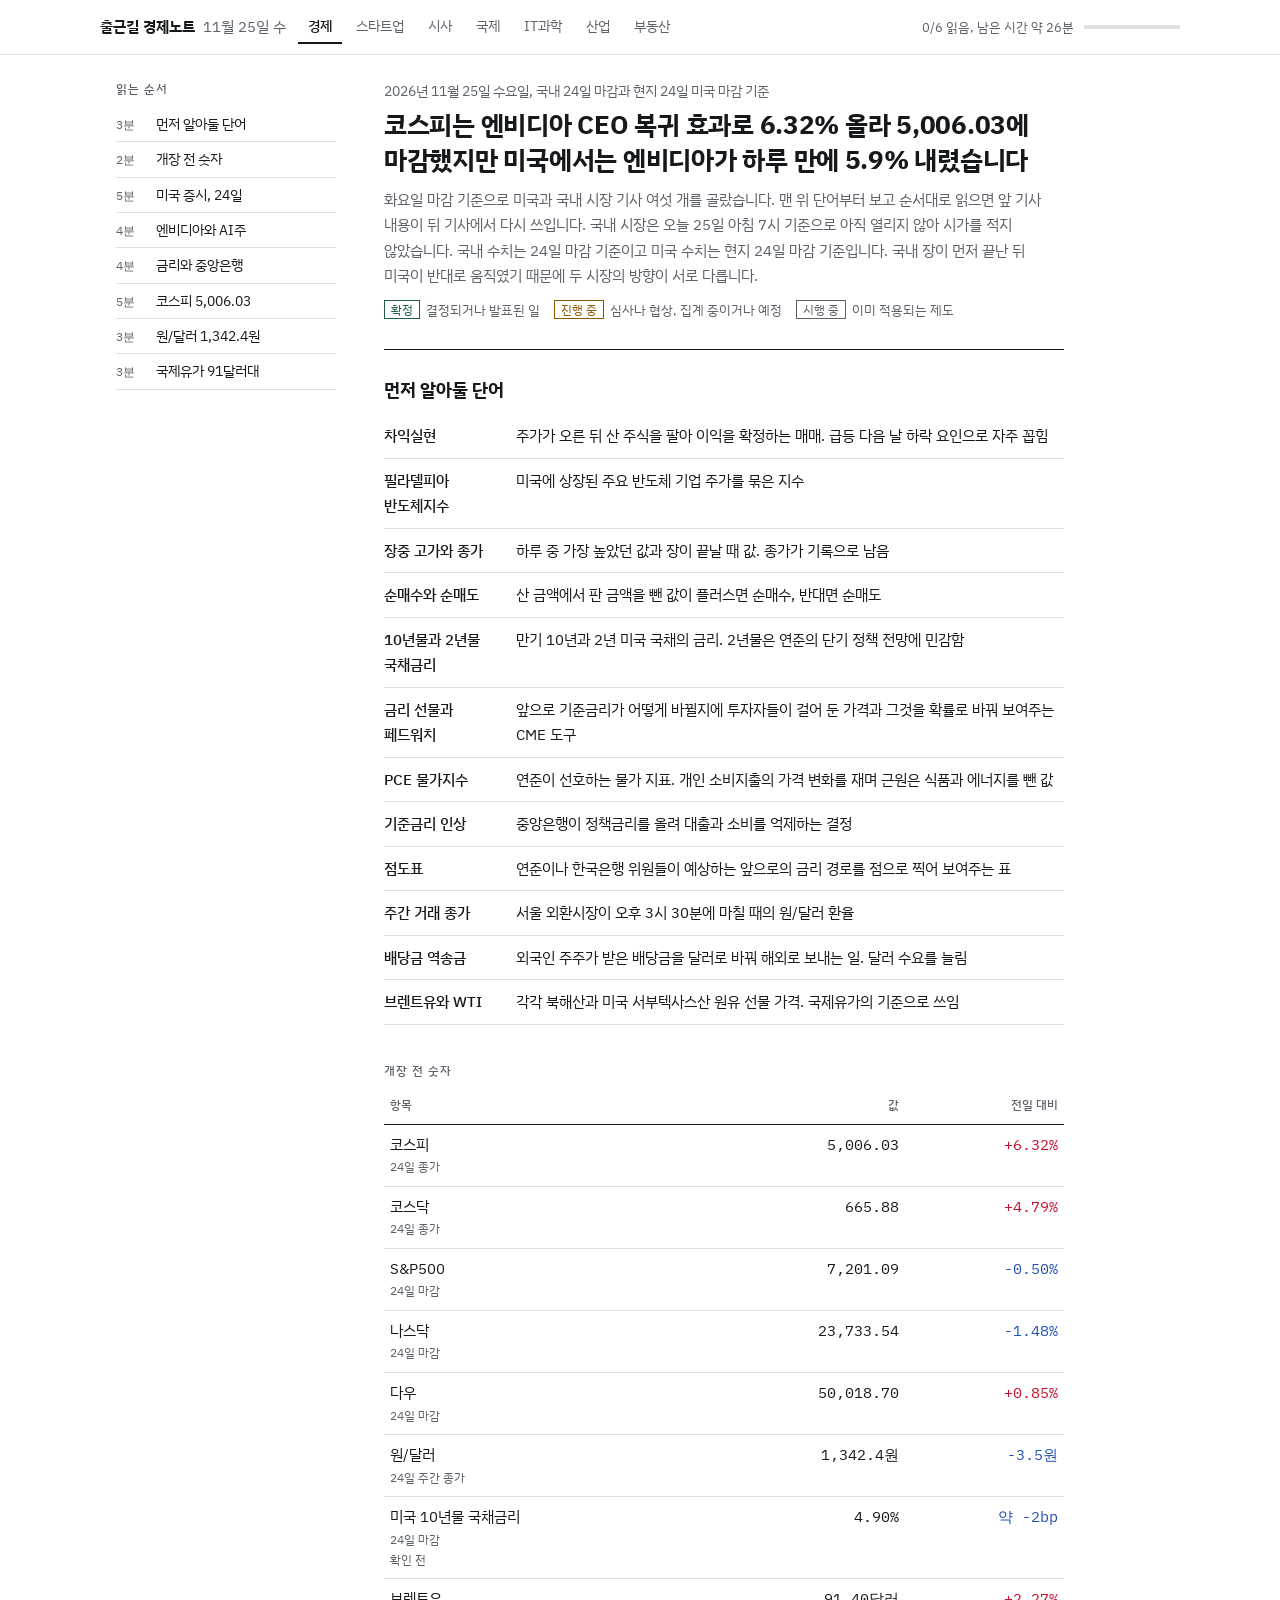
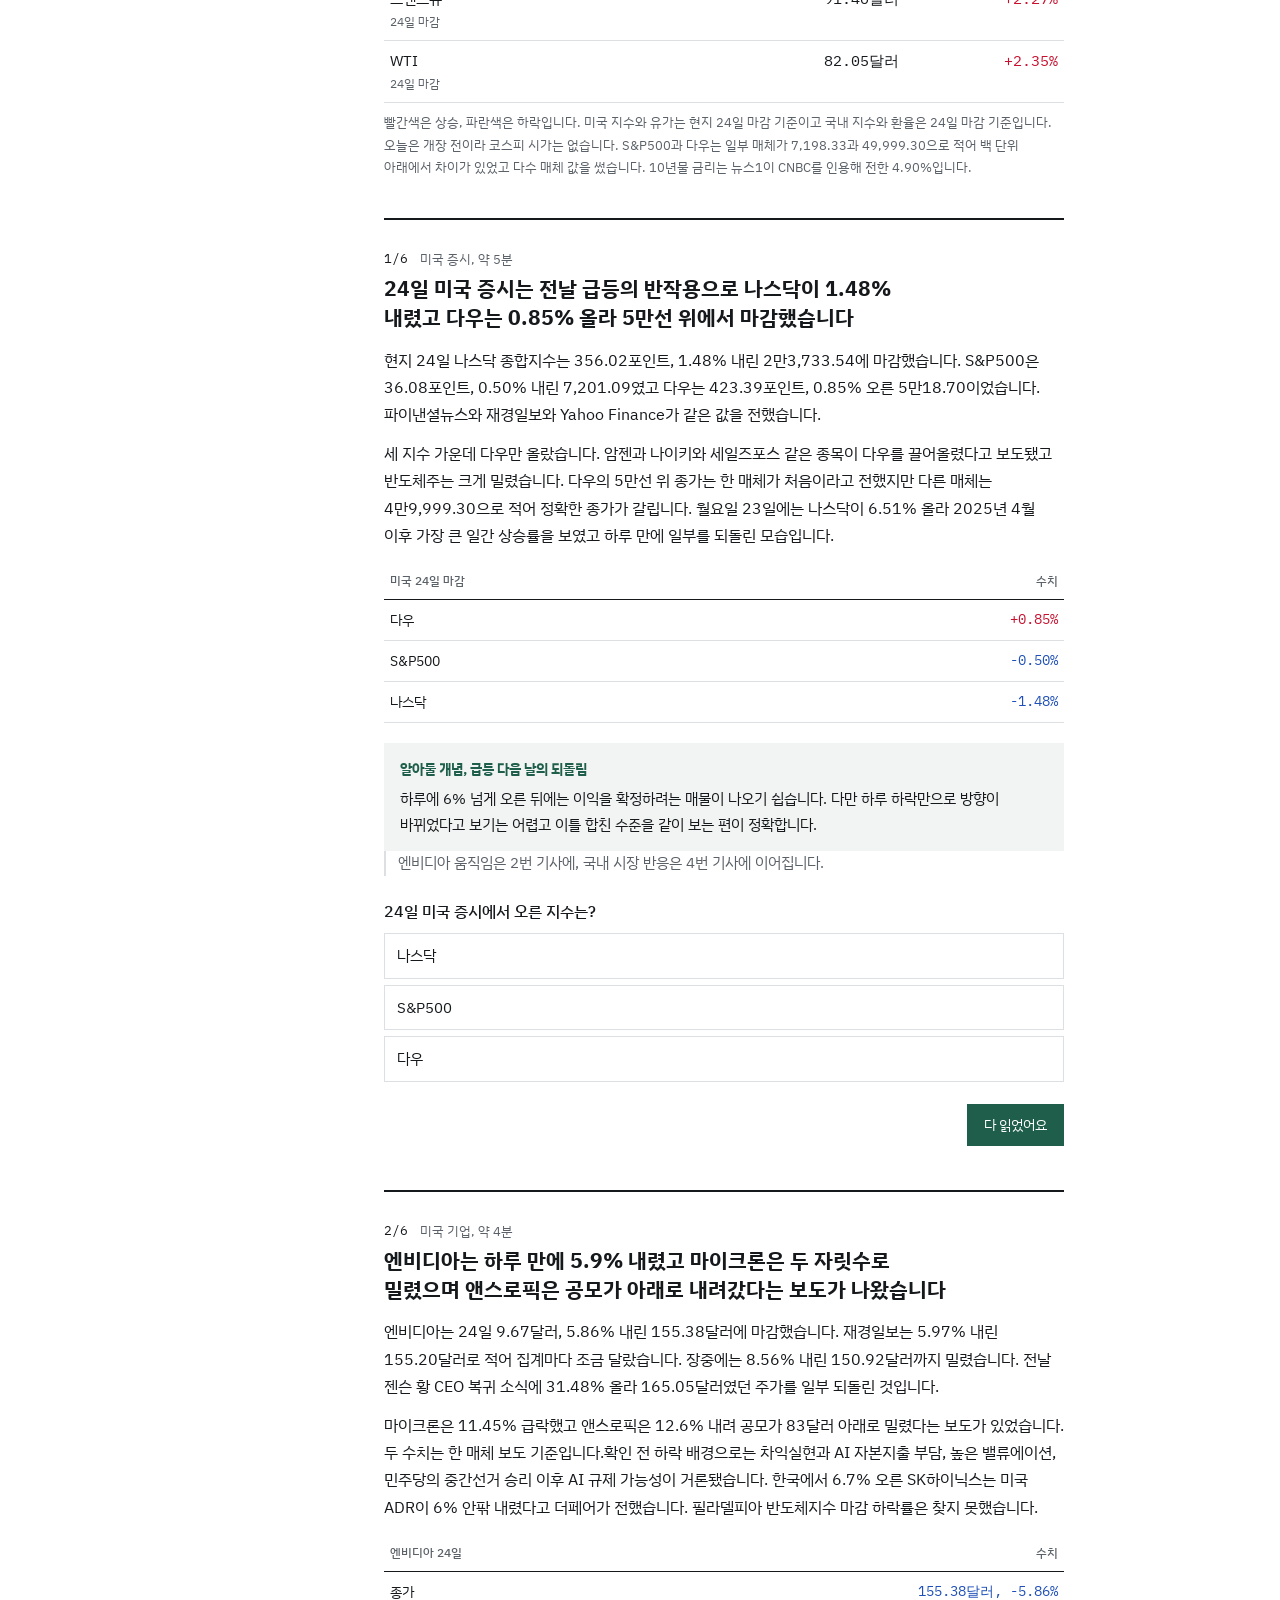
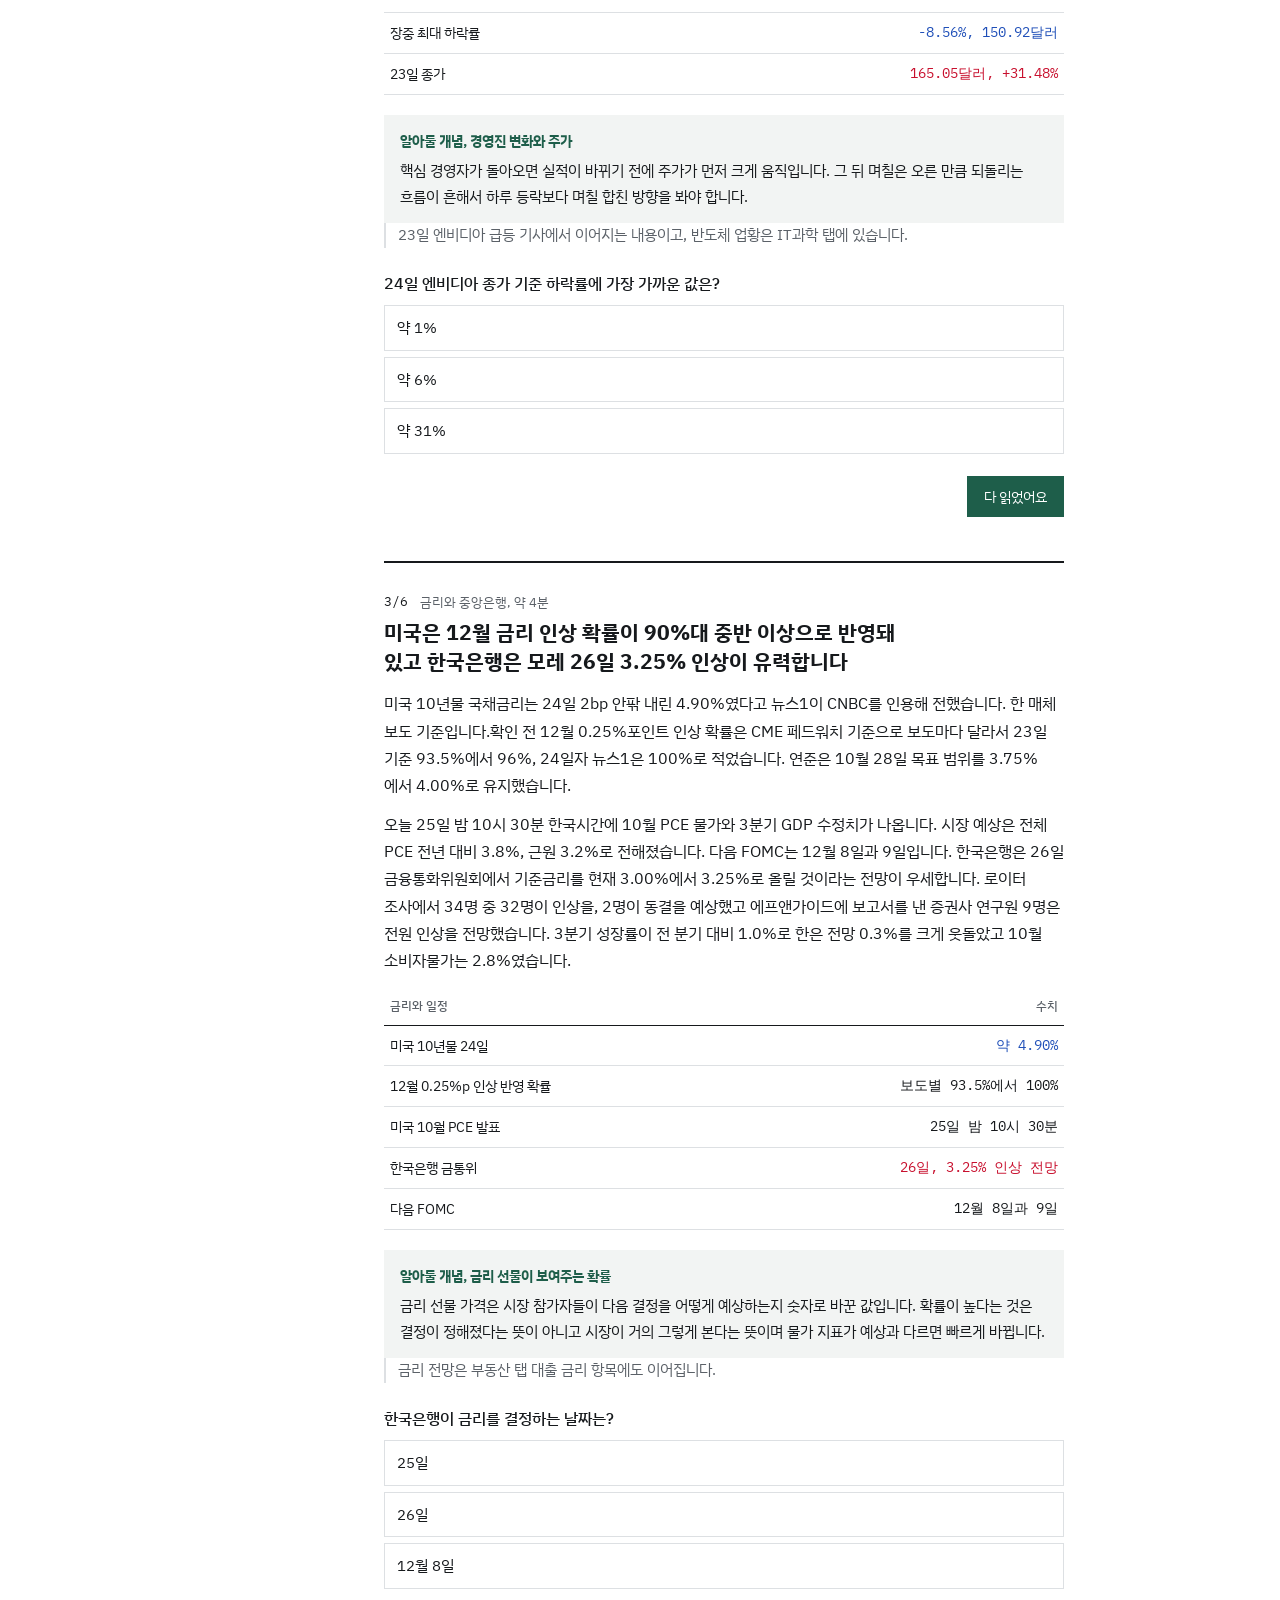
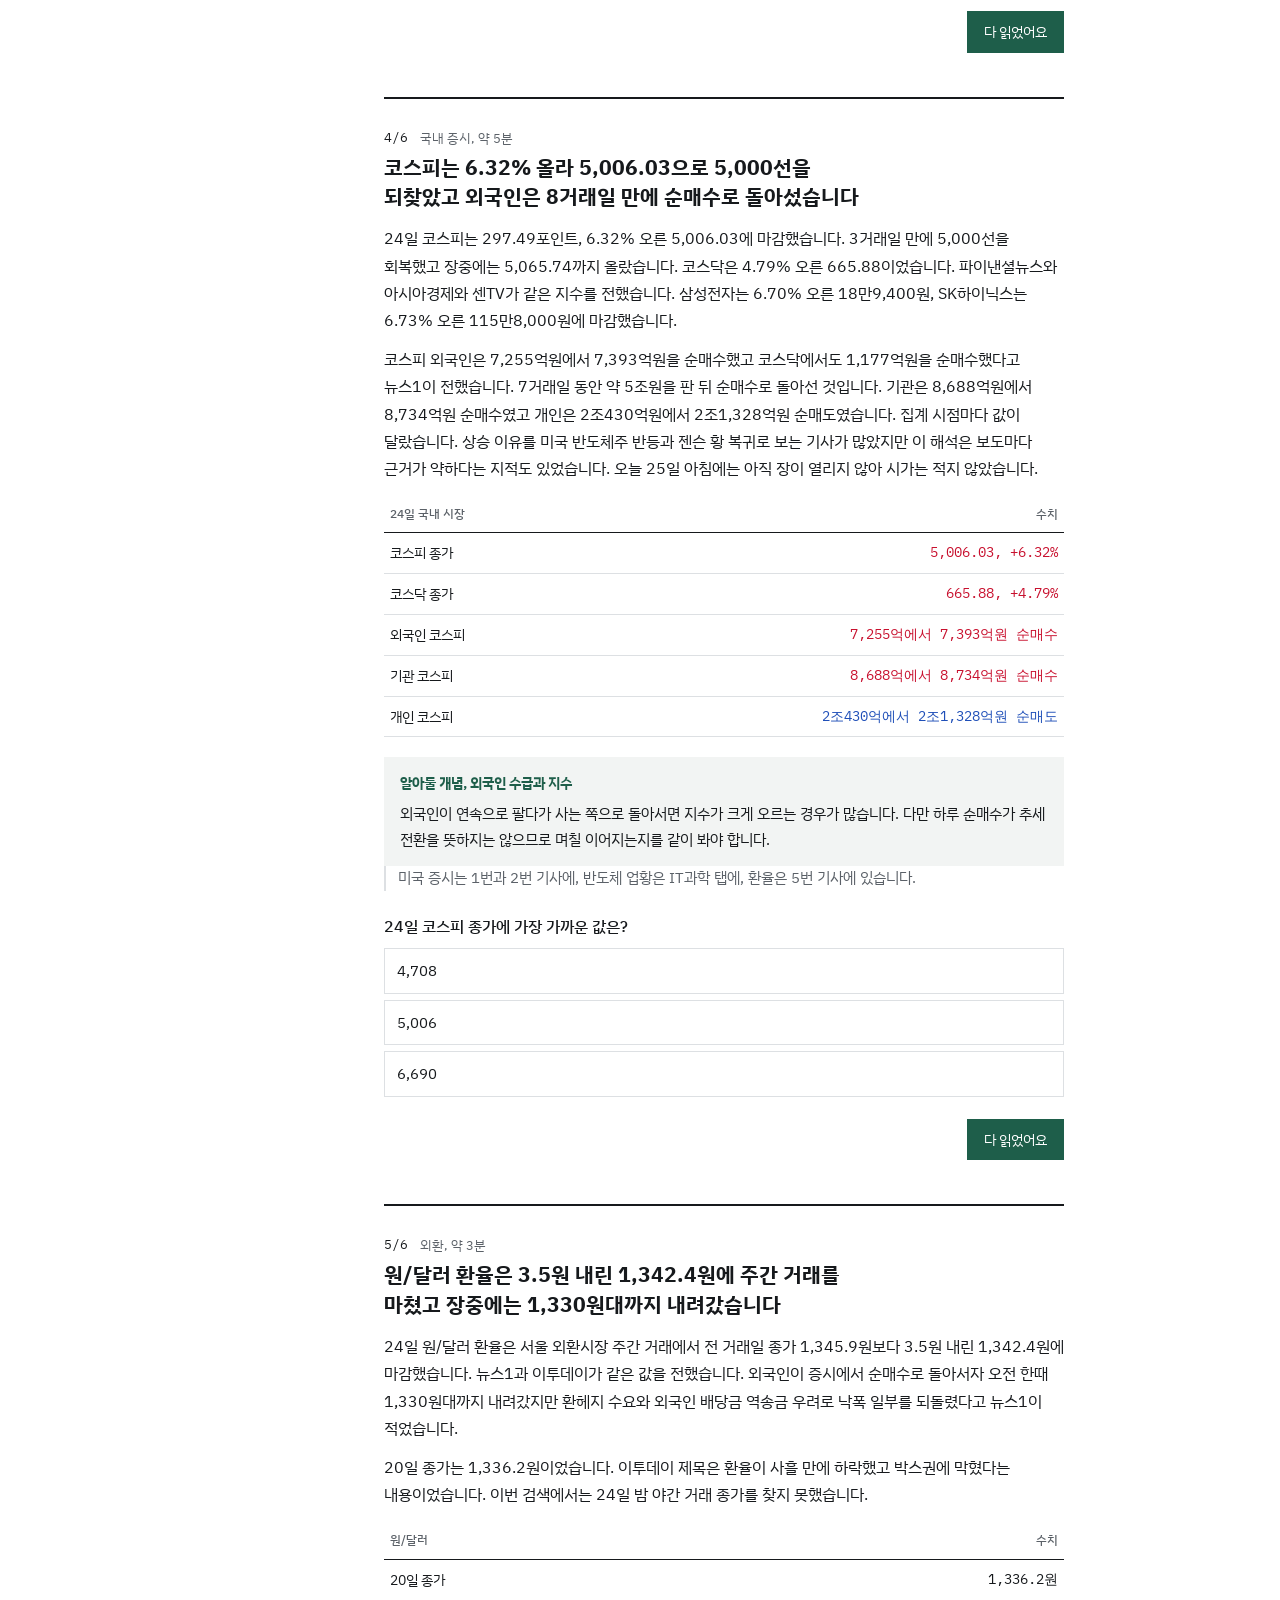
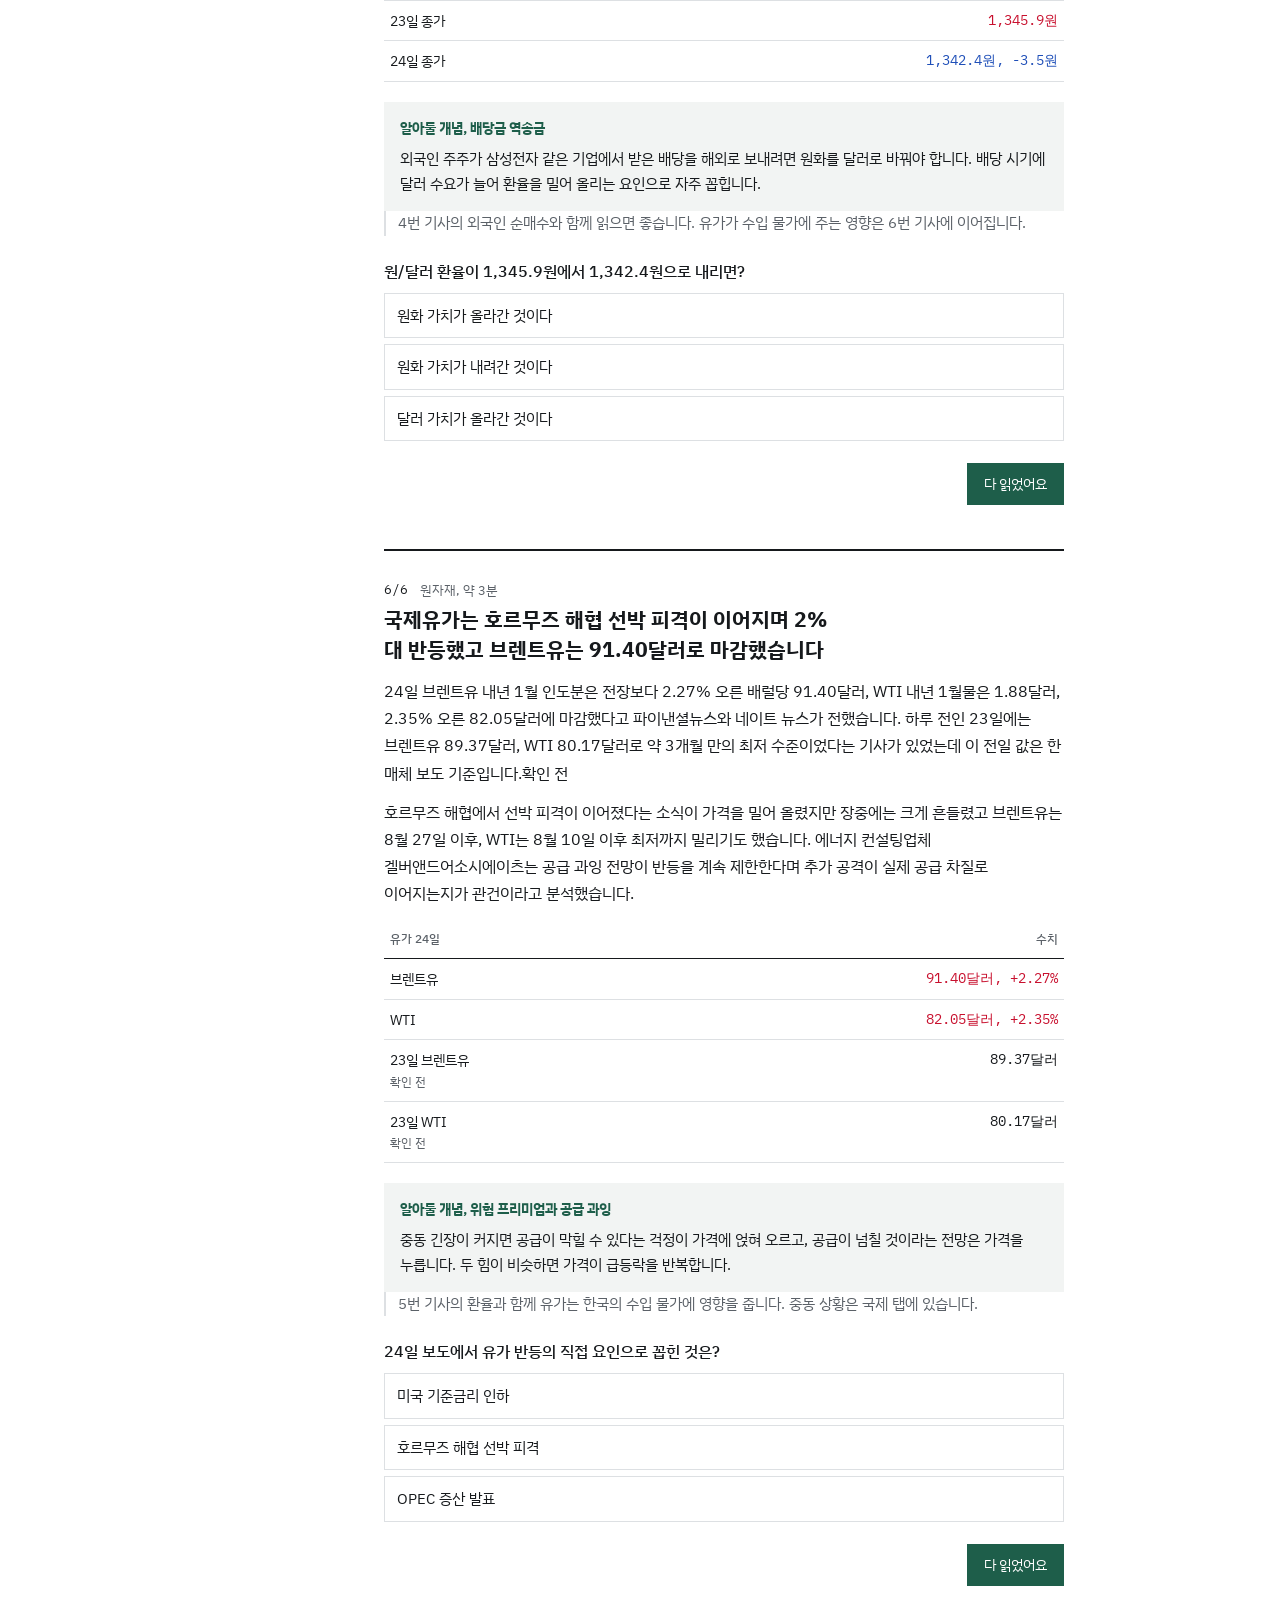
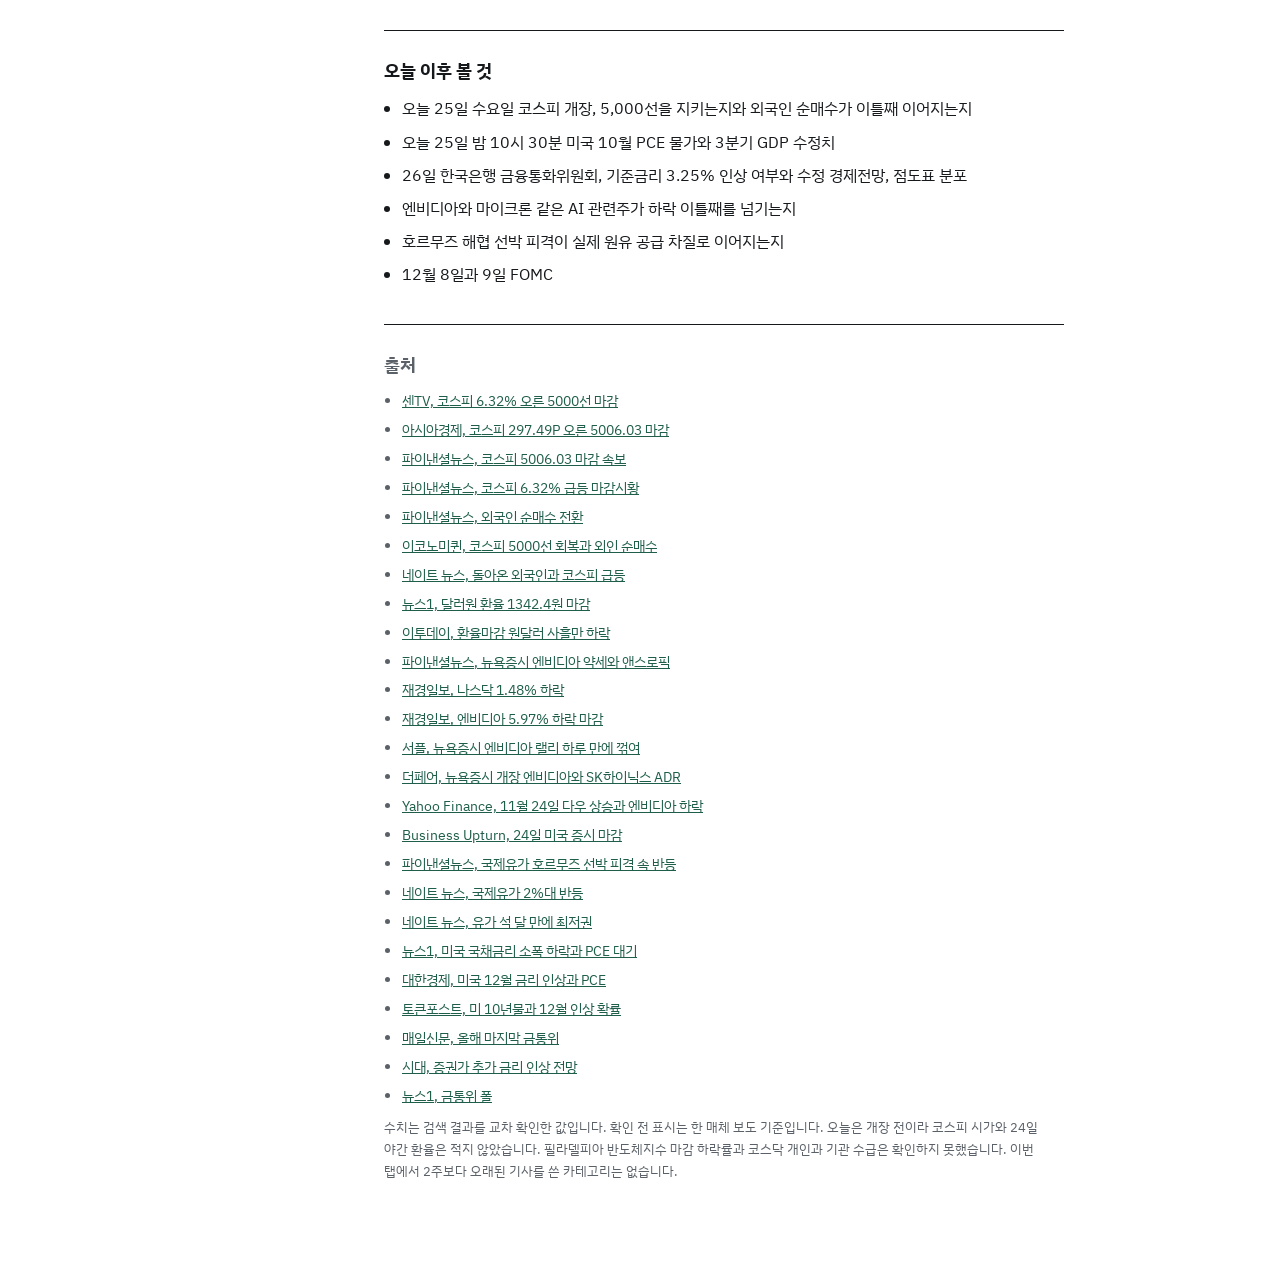
==== commit d45051f2: "2026-11-25 뉴스 갱신 - 경제 기사 6건 교체, 개장 전 숫자 표 갱신 - 스타트업 5개 카테고리 교체 - 시사 3개 카테고리 교체 - 국제 4개 카테고리 교체 - IT과" ====
--- a/index.html
+++ b/index.html
@@ -13,7 +13,7 @@
 <body>
 <header class="topbar">
   <div class="topbar-in">
-    <div class="brand">출근길 경제노트<span>11월 24일 화</span></div>
+    <div class="brand">출근길 경제노트<span>11월 25일 수</span></div>
     <nav class="tabs" aria-label="노트 선택">
       <a href="#econ" data-tab="econ" aria-current="page">경제</a>
       <a href="#startup" data-tab="startup">스타트업</a>
@@ -30,7 +30,7 @@
   </div>
 </header>
 
-<div class="wrap" data-date="2026-11-24">
+<div class="wrap" data-date="2026-11-25">
   <nav class="toc" aria-label="오늘 읽을 순서">
     <h2>읽는 순서</h2>
     <ol id="toc-startup" data-toc="startup" hidden>
@@ -51,12 +51,12 @@
       <li data-for="world-glossary"><a href="#world-glossary"><span class="t">2분</span>먼저 알아둘 단어</a></li>
       <li data-for="w1"><a href="#w1"><span class="t">3분</span>미국</a></li>
       <li data-for="w2"><a href="#w2"><span class="t">3분</span>중국과 일본과 아시아</a></li>
-      <li data-for="w3"><a href="#w3"><span class="t">3분</span>전쟁과 협상</a></li>
+      <li data-for="w3"><a href="#w3"><span class="t">4분</span>전쟁과 협상</a></li>
       <li data-for="w4"><a href="#w4"><span class="t">3분</span>유럽과 그 밖</a></li>
     </ol>
     <ol id="toc-tech" data-toc="tech" hidden>
       <li data-for="tech-glossary"><a href="#tech-glossary"><span class="t">2분</span>먼저 알아둘 단어</a></li>
-      <li data-for="t1"><a href="#t1"><span class="t">3분</span>AI</a></li>
+      <li data-for="t1"><a href="#t1"><span class="t">4분</span>AI</a></li>
       <li data-for="t2"><a href="#t2"><span class="t">3분</span>반도체와 하드웨어</a></li>
       <li data-for="t3"><a href="#t3"><span class="t">3분</span>빅테크와 플랫폼</a></li>
       <li data-for="t4"><a href="#t4"><span class="t">3분</span>과학과 우주</a></li>
@@ -72,26 +72,26 @@
       <li data-for="realty-glossary"><a href="#realty-glossary"><span class="t">2분</span>먼저 알아둘 단어</a></li>
       <li data-for="r1"><a href="#r1"><span class="t">3분</span>집값과 거래</a></li>
       <li data-for="r2"><a href="#r2"><span class="t">4분</span>정책과 세제</a></li>
-      <li data-for="r3"><a href="#r3"><span class="t">2분</span>분양과 청약</a></li>
+      <li data-for="r3"><a href="#r3"><span class="t">3분</span>분양과 청약</a></li>
       <li data-for="r4"><a href="#r4"><span class="t">3분</span>대출과 금리</a></li>
     </ol>
     <ol id="toc" data-toc="econ">
       <li data-for="glossary"><a href="#glossary"><span class="t">3분</span>먼저 알아둘 단어</a></li>
       <li data-for="quotes"><a href="#quotes"><span class="t">2분</span>개장 전 숫자</a></li>
-      <li data-for="s1"><a href="#s1"><span class="t">5분</span>미국 증시, 23일</a></li>
-      <li data-for="s2"><a href="#s2"><span class="t">4분</span>엔비디아 CEO 복귀</a></li>
-      <li data-for="s3"><a href="#s3"><span class="t">4분</span>미국 금리와 연준</a></li>
-      <li data-for="s4"><a href="#s4"><span class="t">5분</span>코스피 4,708.54</a></li>
-      <li data-for="s5"><a href="#s5"><span class="t">3분</span>원/달러 1,345.9원</a></li>
-      <li data-for="s6"><a href="#s6"><span class="t">3분</span>국제유가 92달러대</a></li>
+      <li data-for="s1"><a href="#s1"><span class="t">5분</span>미국 증시, 24일</a></li>
+      <li data-for="s2"><a href="#s2"><span class="t">4분</span>엔비디아와 AI주</a></li>
+      <li data-for="s3"><a href="#s3"><span class="t">4분</span>금리와 중앙은행</a></li>
+      <li data-for="s4"><a href="#s4"><span class="t">5분</span>코스피 5,006.03</a></li>
+      <li data-for="s5"><a href="#s5"><span class="t">3분</span>원/달러 1,342.4원</a></li>
+      <li data-for="s6"><a href="#s6"><span class="t">3분</span>국제유가 91달러대</a></li>
     </ol>
   </nav>
 
   <main>
    <div id="view-issues" data-view="issues" data-base="2" data-end="issues-sources" hidden>
     <div class="head">
-      <p class="date">2026년 11월 24일 화요일, 최근 2주 기사 기준</p>
-      <h1>오늘부터 예결위 소소위가 가동되고 특검 후보 추천 의뢰 시한도 오늘입니다</h1>
+      <p class="date">2026년 11월 25일 수요일, 최근 2주 기사 기준</p>
+      <h1>예산안은 소소위에서 미래대응기금을 두고 협상 중이고, 한덕수 전 총리 파기환송심 첫 공판은 12월 15일로 잡혔습니다</h1>
       <p>업무 대화나 시장 흐름에 자주 나오는 국내 소식을 세 갈래로 묶었습니다. 국제 소식은 국제 탭에 있습니다. 단어 정리를 포함해 약 12분 분량입니다.</p>
       <div class="legend">
         <span><span class="tag fact">확정</span>결정되거나 발표된 일</span>
@@ -104,33 +104,37 @@
       <h2>먼저 알아둘 단어</h2>
       <dl>
         <div class="row"><dt>소소위</dt><dd>예결위원장과 여야 간사 등 소수만 참여해 쟁점 예산을 조율하는 비공식 협의체</dd></div>
-        <div class="row"><dt>미래대응기금</dt><dd>정부가 새로 추진하는 약 162조원 규모 기금. 올해 예산 심사의 최대 쟁점</dd></div>
-        <div class="row"><dt>법정 처리 시한</dt><dd>헌법과 국회법이 정한 예산안 처리 기한. 올해는 12월 2일</dd></div>
-        <div class="row"><dt>공포</dt><dd>확정된 법률을 관보에 실어 국민에게 알리고 효력이 생기게 하는 절차</dd></div>
+        <div class="row"><dt>예산안조정소위</dt><dd>예결위 안에서 항목별 증감액을 조정하는 소위원회</dd></div>
+        <div class="row"><dt>미래대응기금</dt><dd>정부가 새로 추진하는 162조3,000억원 규모 기금. 올해 예산 심사의 최대 쟁점</dd></div>
+        <div class="row"><dt>법정 처리 시한</dt><dd>헌법이 정한 예산안 처리 기한. 올해는 12월 2일</dd></div>
+        <div class="row"><dt>특활비</dt><dd>사용처 증빙 부담이 작은 특수활동비. 청와대 예산 82억5,100만원이 쟁점</dd></div>
         <div class="row"><dt>특별검사</dt><dd>특정 사건을 맡아 독립적으로 수사하는 검사. 수사 대상과 기간은 특검법이 정함</dd></div>
-        <div class="row"><dt>전원합의체</dt><dd>대법원장과 대법관이 모두 참여해 심리하는 재판부</dd></div>
-        <div class="row"><dt>파기환송</dt><dd>상급심이 하급심 판결을 깨고 다시 재판하라고 돌려보내는 결정</dd></div>
-        <div class="row"><dt>기준 중위소득</dt><dd>국민을 소득 순으로 세웠을 때 가운데 가구의 소득. 복지급여 선정 기준의 바탕</dd></div>
+        <div class="row"><dt>탄핵소추</dt><dd>국회가 고위 공직자를 파면해 달라고 헌법재판소에 요구하는 절차</dd></div>
+        <div class="row"><dt>파기환송과 파기환송심</dt><dd>상급심이 하급심 판결을 깨고 다시 재판하라고 돌려보내는 결정과 그 뒤 열리는 재판</dd></div>
         <div class="row"><dt>부양의무자 기준</dt><dd>수급 신청자의 가족이 부양할 수 있는지를 따지는 조건</dd></div>
       </dl>
     </section>
 
     <article class="story" id="p1" data-min="4">
       <div class="story-meta"><span class="n">1/3</span><span>국내 정치, 약 4분</span></div>
-      <h2>예산안은 오늘부터 소소위로 넘어가고 조작기소 특검 후보 추천 의뢰 시한은 24일입니다</h2>
-      <ul class="items">
-        <li>
-          <div class="item-head"><span class="tag plan">진행 중</span><strong>예산안 심사, 미래대응기금과 소소위 가동</strong><span class="when">11월 22일에서 23일 보도</span></div>
-          <p>예결위는 23일 예산안조정소위를 열어 남은 부처 예산과 그동안 심사를 미뤄온 미래대응기금 관련 사업을 집중 심사했고, 24일부터는 예결위원장과 여야 간사와 기획예산처 관계자가 참여하는 비공식 협의체인 소소위를 가동해 쟁점 예산을 협상한다고 보도됐습니다. 국민의힘은 미래대응기금이 정부의 재량적 예산 운용 수단으로 쓰일 수 있다며 전액 삭감을 주장하고 민주당은 정부안 유지를 내세웁니다. 기금 규모는 162조원으로 보도됐습니다. 예결위는 16일부터 조정소위를 가동했지만 부처별 심사를 마치지 못한 상태입니다. 법정 처리 시한은 12월 2일이고 파이낸셜뉴스는 22일 기사에서 처리 시한 D-10, 여야 대치로 전했습니다. 24일 현재 여야 합의 소식은 찾지 못했습니다.</p>
-        </li>
-        <li>
-          <div class="item-head"><span class="tag plan">진행 중</span><strong>조작기소 특검 인선 절차, 대통령 추천 의뢰 시한 24일</strong><span class="when">11월 23일 보도</span></div>
-          <p>이재명 대통령이 추천권을 가진 정당에 후보 추천을 서면으로 의뢰해야 하는 시한이 24일이라고 뉴스핌이 전했습니다. 추천권은 민주당과 국민의힘과 조국혁신당에 있고 각 당이 후보 1명씩 추천합니다. 특검법은 19일 공포와 동시에 시행됐습니다. 대통령이 자신이 연루된 사건을 수사할 특검을 고르게 된다는 점에서 이해충돌 논란이 이어지고 있습니다. 국민의힘이 추천을 거부했다는 보도는 앞서 한 매체 기준으로 나왔고 아직 확정된 후보 소식은 찾지 못했습니다.<span class="sub">확인 전</span></p>
+      <h2>예결위 소소위가 가동돼 미래대응기금을 놓고 협상 중이고 조작기소 특검 후보 추천 의뢰 시한이 24일이었습니다</h2>
+      <ul class="items">
+        <li>
+          <div class="item-head"><span class="tag plan">진행 중</span><strong>예산안 심사, 소소위 가동과 청와대 특활비 보류</strong><span class="when">11월 24일 보도</span></div>
+          <p>예결위는 24일 예결위원장과 여야 간사와 기획예산처 관계자가 참여하는 소소위를 가동했습니다. 같은 날 예산안조정소위는 청와대 특활비 82억5,100만원을 두고 여야가 부딪혀 심사를 보류했습니다. 민주당은 원안 유지, 국민의힘은 전액 삭감을 주장합니다. 최대 쟁점은 162조3,000억원 규모 미래대응기금으로 국민의힘은 전액 삭감과 지방교부세 원상 복구를, 민주당은 기금 신설 양보 불가를 내세웁니다. 처리 시한은 12월 2일이고 합의가 안 되면 과반 의석의 민주당이 단독 처리할 수 있다는 전망이 있습니다. 이후 일정은 보도마다 달라 조정소위를 27일까지 가동하고 30일 전체회의에서 의결한다는 보도와 28일 의결한다는 보도가 있었습니다. 25일자 기사는 소소위에서 비공개 세부예산을 논의한다는 제목만 확인했습니다.</p>
+        </li>
+        <li>
+          <div class="item-head"><span class="tag plan">진행 중</span><strong>조작기소 특검 후보 추천 절차</strong><span class="when">11월 23일 보도</span></div>
+          <p>민주당과 국민의힘과 조국혁신당이 후보를 한 명씩 추천하고 대통령이 3일 안에 임명합니다. 이재명 대통령이 추천권을 가진 정당에 서면으로 추천을 의뢰할 시한이 24일이었습니다. 민주당은 정당 추천을 26일까지로 보고 후보 2명에서 3명을 검토 중이라고 했고, 한 기사는 24일 의뢰와 당일 도달을 가정하면 기한이 27일이라고 계산했습니다. 국민의힘은 추천을 거부하고 있고 기한 안에 추천이 없으면 추천권을 포기한 것으로 보아 임명 절차가 진행될 수 있다고 보도됐습니다. 실제 추천 결과는 확인하지 못했습니다.</p>
+        </li>
+        <li>
+          <div class="item-head"><span class="tag plan">진행 중</span><strong>민주당 조희대 대법원장 탄핵소추안 준비</strong><span class="when">11월 23일 보도</span></div>
+          <p>양부남 추진단장은 아무리 늦어도 이번 주 안에 소추안 작성을 끝내겠다고 했고 목표는 연내 국회 의결입니다. 판결 내용이 아니라 절차 위반을 탄핵 사유로 넣겠다는 입장입니다. 법관 탄핵소추는 재적의원 3분의 1 이상이 발의하고 과반이 찬성하면 의결되며 헌법재판소는 접수일부터 180일 안에 결정해야 합니다. 법조계에서는 사법부 독립을 해친다는 우려가 나왔습니다. 서울신문과 파이낸셜뉴스와 아시아경제가 같은 내용을 전했습니다.</p>
         </li>
       </ul>
       <div class="concept">
         <h3>알아둘 개념, 소소위</h3>
-        <p>소소위는 예결위 안에서 위원장과 여야 간사 등 소수만 모여 쟁점 예산을 막후에서 조율하는 비공식 협의체입니다. 회의록이 남지 않고 합의가 한 번에 이뤄지는 경우가 많아 예산 처리 막판에 가동됩니다.</p>
+        <p>소소위는 예결위 안에서 위원장과 여야 간사 등 소수만 모여 쟁점 예산을 막후에서 조율하는 비공식 협의체입니다. 공식 회의록이 남지 않고 합의가 한 번에 이뤄지는 경우가 많아 예산 처리 막판에 가동되고, 문화일보 사설은 이를 밀실 심의라고 비판했습니다.</p>
       </div>
       <p class="link">예산안과 세제는 부동산 탭 2번 기사에도 이어집니다.</p>
       <div class="story-foot"><button type="button" class="done-btn" data-done="p1" aria-pressed="false">다 읽었어요</button></div>
@@ -138,33 +142,22 @@
 
     <article class="story" id="p2" data-min="4">
       <div class="story-meta"><span class="n">2/3</span><span>사법, 약 4분</span></div>
-      <h2>한덕수 전 총리 사건 파기환송 판결문을 두고 현직 부장판사가 공개 비판을 내놨습니다</h2>
-      <ul class="items">
-        <li>
-          <div class="item-head"><span class="tag plan">진행 중</span><strong>한덕수 전 총리 대법원 판결문을 둘러싼 법원 내부 논쟁</strong><span class="when">11월 23일 보도</span></div>
-          <p>현직 부장판사가 판결 이유가 충분히 설명되지 않았다고 공개 비판했고, 이상민 전 행정안전부 장관에 대한 대법원 선고가 한 전 총리 선고와 함께 이뤄지지 않은 점도 문제로 지적했다고 파이낸셜뉴스가 전했습니다. 서플은 이에 동조하거나 반박하는 댓글이 이어졌다고 정리했습니다. 대법원은 계엄 선포 전 국무회의 관련 행위는 무죄 취지로, 선포 뒤 행위 2가지는 내란중요임무종사 혐의가 인정된다고 보고 서울고법으로 돌려보냈고 오경미와 신숙희와 김성수 대법관이 반대 의견을 냈다고 전해졌습니다. 환송 뒤 재판 일정은 찾지 못했습니다.</p>
-        </li>
-        <li>
-          <div class="item-head"><span class="tag fact">확정</span><strong>한덕수 전 총리 내란 사건 전원합의체 파기환송</strong><span class="when">11월 19일</span></div>
-          <p>대법원 전원합의체는 징역 15년을 선고한 원심을 깨고 서울고법으로 돌려보냈습니다. 계엄 선포 전 국무회의 관련 부분은 국헌문란 목적이 합리적 의심을 배제할 정도로 증명됐다고 보기 어렵다는 취지이고, 선포 뒤 행위에 대한 내란중요임무종사 유죄 판단은 유지됐다고 전해졌습니다. 구속기간은 2개월 연장됐습니다. 한국일보와 경북매일과 서울신문이 같은 결과를 전했습니다.</p>
-        </li>
-        <li>
-          <div class="item-head"><span class="tag fact">확정</span><strong>김건희 씨 상고 기각, 징역 4년과 벌금 5000만원 확정</strong><span class="when">11월 19일</span></div>
-          <p>명태균 여론조사 관련 정치자금법 혐의는 무죄 원심이 유지됐습니다. 전직 대통령 배우자의 실형 확정은 처음이라고 보도됐습니다. OBS와 경남도민일보가 같은 내용을 전했습니다.</p>
-        </li>
-        <li>
-          <div class="item-head"><span class="tag plan">예정</span><strong>윤석열 전 대통령 내란 우두머리 항소심 선고</strong><span class="when">2027년 1월 26일</span></div>
-          <p>서울고법 내란전담재판부가 5일 결심 공판에서 선고일을 밝혔습니다. 특검은 항소심에서도 사형을 구형했고 1심은 무기징역이었습니다. 서울신문과 경향신문이 선고일을 같게 전했습니다.</p>
-        </li>
-        <li>
-          <div class="item-head"><span class="tag fact">확정</span><strong>IMS모빌리티 대표 횡령 배임 사건 특검 상고 기각</strong><span class="when">11월 12일</span></div>
-          <p>대법원 형사2부가 특별검사의 상고를 기각하고 무죄와 공소기각을 선고한 원심을 확정했다고 법률신문 오늘의 법조가 전했습니다. 한 매체 보도 기준입니다.<span class="sub">확인 전</span></p>
-        </li>
-      </ul>
-      <div class="concept">
-        <h3>알아둘 개념, 파기환송과 상고 기각</h3>
-        <p>상고 기각은 하급심 판결을 그대로 확정하는 결정이고 파기환송은 하급심이 다시 재판하도록 돌려보내는 결정입니다. 같은 날 선고된 두 사건이 다른 결과가 된 이유입니다.</p>
-      </div>
+      <h2>한덕수 전 총리 파기환송심 첫 공판이 12월 15일로 잡혔습니다</h2>
+      <ul class="items">
+        <li>
+          <div class="item-head"><span class="tag plan">진행 중</span><strong>한덕수 전 총리 파기환송심 첫 공판</strong><span class="when">11월 24일 보도</span></div>
+          <p>서울고법 형사1부가 12월 15일 오후 2시를 첫 공판기일로 지정했습니다. 사건은 20일 배당됐습니다. 내란특검 측은 파기환송심도 항소심이라 3개월 안 선고가 필요하다는 입장이지만 특검법에 별도 규정이 없어 해당 기간 적용 여부는 재판부가 판단합니다. 아주경제와 굿뉴스와 데일리안이 같은 일정을 전했습니다.</p>
+        </li>
+        <li>
+          <div class="item-head"><span class="tag fact">확정</span><strong>대법원 전원합의체 파기환송 판결</strong><span class="when">11월 19일, 어제 소식은 아님</span></div>
+          <p>대법원 전원합의체는 징역 15년을 선고한 원심을 깨고 서울고법으로 돌려보냈습니다. 국무회의 심의 외관 형성 부분은 무죄 취지로 보았고 계엄 선포 뒤 서명 종용과 국회와 언론사 봉쇄 논의는 적극 가담으로 인정했다고 보도됐습니다. 코리아타임스와 UPI가 판결 사실을 전했습니다. 표결이 9대 3이었다는 내용은 한 영문 요약에서만 나왔습니다.<span class="sub">확인 전</span> 판결 직후 여권에서 대법원장 탄핵론이 나왔고 1번 기사에 이어집니다.</p>
+        </li>
+      </ul>
+      <div class="concept">
+        <h3>알아둘 개념, 파기환송심</h3>
+        <p>대법원이 원심을 깨고 다시 재판하라고 돌려보낸 뒤 열리는 재판입니다. 하급심은 대법원이 판단한 법리에 따라야 하므로 이번에는 서울고법이 대법원 판단을 전제로 형량을 새로 정합니다.</p>
+      </div>
+      <p class="link">탄핵소추안 준비는 1번 기사에 있습니다. 25일 대법원 선고 일정은 확인하지 못했습니다.</p>
       <div class="story-foot"><button type="button" class="done-btn" data-done="p2" aria-pressed="false">다 읽었어요</button></div>
     </article>
 
@@ -174,16 +167,16 @@
       <ul class="items">
         <li>
           <div class="item-head"><span class="tag plan">진행 중</span><strong>제4차 기초생활보장 종합계획 2027년에서 2029년</strong><span class="when">11월 23일 발표</span></div>
-          <p>보건복지부는 중앙생활보장위원회 심의를 거쳐 3년 계획을 발표했습니다. 생계급여 선정 기준은 현재 중위소득 32%이고 2028년부터 매년 1%포인트씩 올려 2030년 35%까지 높입니다. 중증장애인 가구의 부양의무자 기준은 2027년 하반기부터 폐지하고 복지부는 약 2만 가구가 추가 혜택을 받을 것으로 봤습니다. 긴급 위기 가구에 읍면동이 30만원을 바로 지원하는 우선드림을 새로 만들고 자동차 재산 기준은 배기량과 연식 기준을 없애 차량가액 중심으로 바꾼다고 합니다. 아시아경제와 세계일보와 오마이뉴스가 같은 내용을 전했습니다.</p>
-        </li>
-        <li>
-          <div class="item-head"><span class="tag plan">예정</span><strong>자동차관리법 개정안 시행</strong><span class="when">12월 3일 시행</span></div>
-          <p>전기차 배터리 정보 제공과 사업용 대형차 정기점검 재도입, 페달 오조작 방지장치 튜닝 승인과 검사 면제가 담겼다고 합니다. 한 매체 보도 기준입니다.<span class="sub">확인 전</span></p>
+          <p>보건복지부는 제81차 중앙생활보장위원회 심의를 거쳐 3년 계획을 발표했습니다. 생계급여 선정 기준은 현재 기준 중위소득 32%이고 2028년부터 매년 1%포인트씩 올려 2030년 35%까지 높입니다. 중증장애인 가구의 부양의무자 기준은 폐지하고 약 2만 가구가 혜택을 받을 전망입니다. 75세 이상 노인 가구는 2030년까지 단계 폐지를 검토하며 포함하면 약 7만8천 가구입니다. 위기 가구에는 읍면동이 30만원을 당일 지원하는 제도를 새로 만듭니다. 참여연대는 과제 다수가 검토 단계이고 약속이 미뤄졌다고 비판했습니다. 세계일보와 아시아경제가 같은 내용을 전했습니다.</p>
+        </li>
+        <li>
+          <div class="item-head"><span class="tag plan">진행 중</span><strong>성평등 전담조직 25개 부처로 확대</strong><span class="when">12월 1일 시행 예정</span></div>
+          <p>직제 개정안이 24일 국무회의를 통과해 12월 1일부터 전담부서를 둔 부처가 현재 10곳에서 25곳으로 늘어납니다. 국토교통부도 새로 설치하는 곳에 들어갑니다. 한 매체 보도 기준입니다.<span class="sub">확인 전</span></p>
         </li>
       </ul>
       <div class="concept">
         <h3>알아둘 개념, 중위소득과 선정 기준</h3>
-        <p>생계급여는 가구 소득이 기준 중위소득의 일정 비율 아래일 때 받습니다. 비율이 32%에서 35%로 오르면 같은 가구라도 받을 수 있는 소득 상한이 올라가 수급 대상이 넓어집니다. 이번 인상은 2028년부터 단계적으로 적용되는 계획입니다.</p>
+        <p>생계급여는 가구 소득이 기준 중위소득의 일정 비율 아래일 때 받습니다. 비율이 32%에서 35%로 오르면 같은 가구라도 받을 수 있는 소득 상한이 올라가 수급 대상이 넓어집니다. 적용은 2028년부터 단계적입니다.</p>
       </div>
       <p class="link">부동산 세제와 대출 제도 변경은 부동산 탭에 있습니다.</p>
       <div class="story-foot"><button type="button" class="done-btn" data-done="p3" aria-pressed="false">다 읽었어요</button></div>
@@ -192,49 +185,33 @@
     <section class="end-block sources" id="issues-sources">
       <h2>출처</h2>
       <ul>
-        <li><a href="https://www.newspim.com/news/view/20261123000353" target="_blank" rel="noopener">뉴스핌, 조작기소 특검 인선 절차와 추천 의뢰</a></li>
-        <li><a href="https://fnnews.com/news/202611220615559134" target="_blank" rel="noopener">파이낸셜뉴스, 예산 처리시한 D-10</a></li>
-        <li><a href="https://www.namdonews.com/news/articleView.html?idxno=930002" target="_blank" rel="noopener">남도일보, 미래대응기금 막판 협상</a></li>
-        <li><a href="https://www.jeonmae.co.kr/news/articleView.html?idxno=1314303" target="_blank" rel="noopener">전국매일신문, 162조 미래대응기금 충돌</a></li>
-        <li><a href="https://www.fnnews.com/news/202611231445165263" target="_blank" rel="noopener">파이낸셜뉴스, 한덕수 판결문 공개 비판</a></li>
-        <li><a href="https://supple.kr/news/cmwt0z7fh4rj6kwp829251xdj" target="_blank" rel="noopener">서플, 한덕수 대법 판결 쟁점 정리</a></li>
-        <li><a href="https://www.khan.co.kr/article/202611192206015/" target="_blank" rel="noopener">경향신문, 한덕수 전합 판결문</a></li>
+        <li><a href="https://m.news.nate.com/view/20261124n34915" target="_blank" rel="noopener">네이트 뉴스, 예결위 소소위와 특활비 보류</a></li>
+        <li><a href="https://www.fnnews.com/news/202611242253013485" target="_blank" rel="noopener">파이낸셜뉴스, 예산안 소소위</a></li>
+        <li><a href="https://www.issueon.co.kr/news/articleView.html?idxno=14464" target="_blank" rel="noopener">이슈온, 예산안 쟁점</a></li>
+        <li><a href="https://m.news.nate.com/view/20261125n02101" target="_blank" rel="noopener">네이트 뉴스, 여야 예산 소소위 협상</a></li>
+        <li><a href="https://www.newspim.com/news/view/20261123000353" target="_blank" rel="noopener">뉴스핌, 조작기소 특검 인선 절차</a></li>
+        <li><a href="https://www.dt.co.kr/article/12096750" target="_blank" rel="noopener">디지털타임스, 특검 후보 추천</a></li>
+        <li><a href="https://seoul.co.kr/news/society/2026/11/22/20261122500071" target="_blank" rel="noopener">서울신문, 특검 후보 구인난</a></li>
+        <li><a href="https://seoul.co.kr/news/politics/2026/11/23/20261123500112" target="_blank" rel="noopener">서울신문, 조희대 탄핵소추안</a></li>
+        <li><a href="https://www.fnnews.com/news/202611231547535026" target="_blank" rel="noopener">파이낸셜뉴스, 대법원장 탄핵소추안</a></li>
+        <li><a href="https://view.asiae.co.kr/article/2026112311222634330" target="_blank" rel="noopener">아시아경제, 탄핵소추안 준비</a></li>
+        <li><a href="https://www.ajunews.com/view/20261124112547841" target="_blank" rel="noopener">아주경제, 한덕수 파기환송심 첫 공판</a></li>
+        <li><a href="https://www.goodnews1.com/news/articleView.html?idxno=466576" target="_blank" rel="noopener">굿뉴스, 한덕수 파기환송심</a></li>
+        <li><a href="https://www.koreatimes.co.kr/southkorea/law-crime/20261119/top-court-overturns-15-year-prison-term-for-ex-pm-han-over-martial-law-role" target="_blank" rel="noopener">코리아타임스, 한덕수 15년형 파기</a></li>
+        <li><a href="https://www.upi.com/Top_News/World-News/2026/11/19/Han-duck-soo-yoon-suk-yeol-supreme-court/7141795126778/" target="_blank" rel="noopener">UPI, 한덕수와 윤석열 대법원</a></li>
+        <li><a href="https://www.segye.com/newsView/20261123514784" target="_blank" rel="noopener">세계일보, 4차 기초생활보장 종합계획</a></li>
         <li><a href="https://view.asiae.co.kr/article/2026112315200900751" target="_blank" rel="noopener">아시아경제, 기초생활보장 종합계획</a></li>
-        <li><a href="https://www.segye.com/newsView/20261123514784" target="_blank" rel="noopener">세계일보, 4차 기초생활보장 종합계획</a></li>
-        <li><a href="https://www.dt.co.kr/article/12096646" target="_blank" rel="noopener">디지털타임스, 생계급여 선정기준 35%</a></li>
-        <li><a href="https://www.ohmynews.com/NWS_Web/View/at_pg.aspx?CNTN_CD=A0003287389" target="_blank" rel="noopener">오마이뉴스, 중증장애인 부양의무자 기준 폐지</a></li>
-        <li><a href="https://www.etoday.co.kr/news/view/2650468" target="_blank" rel="noopener">이투데이, 재경위 예산안 의결</a></li>
-        <li><a href="https://news.mtn.co.kr/article/2026112013562071474" target="_blank" rel="noopener">MTN, 재경위 예산 증액과 감액</a></li>
-        <li><a href="https://www.lawtimes.co.kr/news/articleView.html?idxno=229669" target="_blank" rel="noopener">법률신문, 특검법 재가</a></li>
-        <li><a href="https://www.ytn.co.kr/_ln/0101_202611171218019732" target="_blank" rel="noopener">YTN, 특검 후보 추천 방식</a></li>
-        <li><a href="https://www.khan.co.kr/article/202611151859001/" target="_blank" rel="noopener">경향신문, 예산안 감액과 증액</a></li>
-        <li><a href="https://www.etoday.co.kr/news/view/2648249" target="_blank" rel="noopener">이투데이, 예산소위 쟁점</a></li>
-        <li><a href="https://www.ajunews.com/view/20261116154137654" target="_blank" rel="noopener">아주경제, 예산소위 16일</a></li>
-        <li><a href="https://www.koreancenter.or.kr/news/articleView.html?idxno=1436866" target="_blank" rel="noopener">코리안센터, 미래대응기금</a></li>
-        <li><a href="https://www.ytn.co.kr/_ln/0101_202611172300262624" target="_blank" rel="noopener">YTN, 특검법 공포안 의결</a></li>
-        <li><a href="https://www.lawtimes.co.kr/news/articleView.html?idxno=229583" target="_blank" rel="noopener">법률신문, 특검법 공포안</a></li>
-        <li><a href="https://news.tf.co.kr/read/life/2389701.htm" target="_blank" rel="noopener">더팩트, 특검 규모</a></li>
-        <li><a href="https://www.sidae.com/article/2026111907411792460" target="_blank" rel="noopener">시대, 특검 임명 일정</a></li>
-        <li><a href="https://www.hankookilbo.com/news/article/A2026111917470002080" target="_blank" rel="noopener">한국일보, 한덕수 파기환송</a></li>
-        <li><a href="https://www.seoul.co.kr/news/society/law/2026/11/20/20261120001005" target="_blank" rel="noopener">서울신문, 전원합의체 판결</a></li>
-        <li><a href="https://www.kbmaeil.com/article/20261119500751" target="_blank" rel="noopener">경북매일, 한덕수 사건</a></li>
-        <li><a href="https://www.obsnews.co.kr/news/articleView.html?idxno=1544376" target="_blank" rel="noopener">OBS, 김건희 확정</a></li>
-        <li><a href="https://www.idomin.com/news/articleView.html?idxno=2020079" target="_blank" rel="noopener">경남도민일보, 김건희 확정</a></li>
-        <li><a href="https://www.seoul.co.kr/news/society/2026/11/05/20261105500335" target="_blank" rel="noopener">서울신문, 윤석열 항소심 선고일</a></li>
-        <li><a href="https://www.khan.co.kr/article/202611051945001/" target="_blank" rel="noopener">경향신문, 윤석열 항소심 결심</a></li>
-        <li><a href="https://www.lawtimes.co.kr/news/articleViewAmp.html?idxno=229323" target="_blank" rel="noopener">법률신문, 오늘의 법조 11월 13일</a></li>
-        <li><a href="https://mobile.newsis.com/view/NISX20260430_0003613967" target="_blank" rel="noopener">뉴시스, 특검 추천권과 대통령 임명</a></li>
-        <li><a href="https://www.thereport.co.kr/news/articleView.html?idxno=92958" target="_blank" rel="noopener">더리포트, 11월 시행 법령</a></li>
-        <li><a href="https://chasallim.com/car-law-changes-2026/" target="_blank" rel="noopener">차살림, 자동차관리법 개정</a></li>
-      </ul>
-      <p class="note">수치는 검색 결과를 교차 확인한 값입니다. 확인 전 표시는 한 매체 보도 기준입니다. 24일 아침 기준으로 예산 합의와 특검 후보 추천 확정, 한덕수 전 총리 환송 뒤 재판 일정은 확인하지 못했습니다. 윤석열 전 대통령 항소심과 김건희 씨 확정 판결 항목은 19일 이전 보도를 그대로 두었습니다. 2주보다 오래된 기사를 쓴 카테고리는 없습니다.</p>
+        <li><a href="https://peoplepower21.org/welfare/2056838" target="_blank" rel="noopener">참여연대, 기초생활보장 종합계획 논평</a></li>
+        <li><a href="https://www.ajunews.com/view/20261124082655828" target="_blank" rel="noopener">아주경제, 성평등 전담조직 확대</a></li>
+      </ul>
+      <p class="note">수치는 검색 결과를 교차 확인한 값입니다. 확인 전 표시는 한 매체 보도 기준입니다. 25일 아침 기준으로 예산 합의와 특검 후보 추천 결과, 25일 대법원 선고 일정은 확인하지 못했습니다. 교육과 노동 분야의 24일과 25일 새 소식도 찾지 못했습니다. 2주보다 오래된 기사를 쓴 카테고리는 없습니다.</p>
     </section>
    </div>
 
    <div id="view-world" data-view="world" data-base="2" data-end="world-sources" hidden>
     <div class="head">
-      <p class="date">2026년 11월 24일 화요일, 최근 2주 기사 기준</p>
-      <h1>미국 민주당은 34년 만에 최대 하원 의석으로 관세와 대미 투자 합의를 조사하겠다고 밝혔고, 다카이치 총리는 중국에서 정상회담 없이 돌아왔습니다</h1>
+      <p class="date">2026년 11월 25일 수요일, 최근 2주 기사 기준</p>
+      <h1>미국은 관세 확대와 폐지 추진이 맞서고, 이란은 호르무즈 봉쇄를 강화했으며, EU는 26일 특별정상회의를 엽니다</h1>
       <p>미국과 중국과 아시아, 전쟁과 협상, 유럽 소식을 네 갈래로 묶었습니다. 단어 정리를 포함해 약 13분 분량입니다.</p>
       <div class="legend">
         <span><span class="tag fact">확정</span>결정되거나 발표된 일</span>
@@ -246,173 +223,126 @@
     <section class="end-block glossary" id="world-glossary">
       <h2>먼저 알아둘 단어</h2>
       <dl>
-        <div class="row"><dt>APEC</dt><dd>아시아태평양경제협력체. 올해 정상회의는 중국 선전에서 열림</dd></div>
-        <div class="row"><dt>무역휴전</dt><dd>관세와 수출통제를 일정 기간 올리지 않기로 한 합의</dd></div>
-        <div class="row"><dt>희토류 수출통제</dt><dd>중국이 첨단 산업에 쓰이는 희토류의 수출을 허가제로 묶는 조치</dd></div>
-        <div class="row"><dt>301조 조사</dt><dd>미국 무역법 301조에 따라 상대국의 불공정 무역 관행을 조사하는 절차</dd></div>
-        <div class="row"><dt>평화선언</dt><dd>정상들이 공동으로 내놓는 정치적 선언. 법적 구속력은 없음</dd></div>
-        <div class="row"><dt>크림대교</dt><dd>러시아가 점령한 크림반도와 러시아 본토를 잇는 다리</dd></div>
-        <div class="row"><dt>호르무즈 해협</dt><dd>페르시아만 원유의 주요 수송로인 좁은 해협</dd></div>
-        <div class="row"><dt>지급준비율</dt><dd>은행이 예금 가운데 중앙은행에 맡겨 두어야 하는 비율</dd></div>
+        <div class="row"><dt>무역법 301조</dt><dd>불공정 무역 관행을 조사한 뒤 미국이 보복 관세를 부과할 수 있게 하는 조항</dd></div>
+        <div class="row"><dt>거부권 번복</dt><dd>대통령 거부권을 상원과 하원 각 3분의 2 찬성으로 뒤집는 절차</dd></div>
+        <div class="row"><dt>APEC</dt><dd>아시아태평양경제협력체 정상회의. 올해는 중국 선전에서 열림</dd></div>
+        <div class="row"><dt>존립위기사태</dt><dd>일본이 직접 공격받지 않아도 밀접한 나라가 공격받아 일본의 존립이 위협받으면 집단적 자위권을 쓸 수 있는 상황</dd></div>
+        <div class="row"><dt>호르무즈 해협</dt><dd>페르시아만 입구에 있는 원유 수송 요충지</dd></div>
+        <div class="row"><dt>해상봉쇄</dt><dd>군사력으로 항구나 해역의 선박 출입을 막는 조치</dd></div>
+        <div class="row"><dt>유럽이사회</dt><dd>EU 27개국 정상이 모이는 회의체. 의장은 코스타</dd></div>
+        <div class="row"><dt>유럽평화기금</dt><dd>EU 회원국이 분담금을 모아 우크라이나 등의 군사 지원 비용을 대는 EU 예산 밖 기금</dd></div>
       </dl>
     </section>
 
     <article class="story" id="w1" data-min="3">
       <div class="story-meta"><span class="n">1/4</span><span>미국, 약 3분</span></div>
-      <h2>민주당은 하원에서 최소 258석을 확보했고 관세와 한국 등의 대미 투자 합의를 조사하겠다고 밝혔습니다</h2>
-      <ul class="items">
-        <li>
-          <div class="item-head"><span class="tag plan">진행 중</span><strong>민주당 하원 최소 258석과 관세 조사 예고</strong><span class="when">11월 23일 보도</span></div>
-          <p>11월 3일 중간선거에서 민주당이 하원 최소 258석을 확보해 34년 만에 최대 의석이라고 한국일보가 전했습니다. 차기 하원 세입위원장으로 유력한 리처드 닐 의원은 관세 정책을 검증하는 청문회를 열고 한국과 일본 등과 맺은 대미 투자 합의도 조사하겠다고 파이낸셜타임스 인터뷰에서 밝혔다고 머니투데이와 서플이 전했습니다. 닐 의원은 브라질과 캐나다에 매긴 50% 관세도 문제 삼았습니다. 의석 수는 한 매체 보도 기준입니다.<span class="sub">확인 전</span> 공화당은 선거 참패 뒤 내부 갈등을 겪는다고 합니다.</p>
-        </li>
-        <li>
-          <div class="item-head"><span class="tag plan">진행 중</span><strong>민주당의 엔비디아 조사</strong><span class="when">11월 12일과 20일 보도</span></div>
-          <p>워런 상원의원과 쿤스 상원의원은 기록 보존을 요구했고 하원 민주당은 러트닉 상무장관 가족의 엔비디아 관련 금융관계를 조사한다고 TechCrunch와 디트로이트뉴스가 전했습니다. 20일 미국 증시 급락에 대한 백악관과 의회의 직접 반응은 확인하지 못했습니다. 증시 흐름은 경제 탭 1번 기사에 있습니다.</p>
-        </li>
-        <li>
-          <div class="item-head"><span class="tag plan">진행 중</span><strong>무역법 301조 조사 연말 마무리 방침</strong><span class="when">11월 21일 보도</span></div>
-          <p>그리어 무역대표부 대표가 301조 조사를 연말까지 마무리하겠다고 밝혔고 한국에 추가 관세와 투자 압박이 이어질 수 있다는 우려가 나온다는 보도입니다. 제목만 확인했습니다. 한 매체 보도 기준입니다.<span class="sub">확인 전</span></p>
-        </li>
-        <li>
-          <div class="item-head"><span class="tag plan">진행 중</span><strong>1930년 관세법 338조를 둘러싼 국제무역법원 다툼</strong><span class="when">11월 11일 서면 제출</span></div>
-          <p>11일 국제무역법원에 낸 서면이 행정부가 338조로 의회의 안전장치를 우회했다고 주장했습니다. 캐나다산 제품 관세와 관련된 쟁점이고 트럼프 대통령은 앞으로 1주에서 2주 안에 여러 조치가 나온다고 말했다는 보도입니다. 한 매체 보도 기준입니다.<span class="sub">확인 전</span></p>
-        </li>
-      </ul>
-      <div class="concept">
-        <h3>알아둘 개념, 301조 조사</h3>
-        <p>미국 무역법 301조는 상대국의 불공정 관행을 조사해 관세 같은 보복 조치를 취할 근거를 줍니다. 조사가 끝나면 결과에 따라 관세 부과가 결정될 수 있습니다.</p>
-      </div>
-      <p class="link">연준 금리 전망은 경제 탭 3번 기사에, 엔비디아 CEO 복귀를 둘러싼 민주당 비판은 경제 탭 2번 기사에 있습니다.</p>
+      <h2>트럼프 정부는 새 관세를 예고했고 민주당은 거부권이라는 장벽 앞에서 관세 폐지를 추진합니다</h2>
+      <ul class="items">
+        <li>
+          <div class="item-head"><span class="tag plan">진행 중</span><strong>무역대표부 시장 왜곡 조사 결과와 새 관세 예고</strong><span class="when">11월 24일 보도</span></div>
+          <p>세미포는 그리어 무역대표부 대표가 중국을 포함한 여러 나라의 시장 왜곡 생산 수준 조사 결과를 24일 공개할 전망이라고 전했습니다. 무역법 301조에 따른 관세는 나라마다 다르고 기존 무역 합의 수준을 넘지 않을 것이라고 소식통이 말했다고 합니다. 툰 상원 공화당 원내대표는 더 많은 공화당 의원이 대통령의 무역 의제에 반대하며 민주당에 합류할 수 있다고 시사했습니다. 한 매체 보도 기준이고 실제 발표 여부는 확인하지 못했습니다.<span class="sub">확인 전</span></p>
+        </li>
+        <li>
+          <div class="item-head"><span class="tag plan">진행 중</span><strong>민주당의 관세 폐지 추진과 거부권 장벽</strong><span class="when">11월 22일 보도</span></div>
+          <p>민주당은 일부 관세 취소와 대통령의 관세 부과 권한 제한을 공약했습니다. 가장 큰 장벽은 트럼프 대통령의 거부권이고 이를 뒤집을 공화당 이탈표가 충분할지는 불확실하다는 평가입니다. 출구조사에서 중간선거 유권자의 3분의 2가 관세가 경제에 해를 끼쳤다고 답했습니다. 와이든 상원의원은 8월 캐나다산 200억달러어치에 부과한 50% 관세 종료를 공화당도 지지할 수 있는 분야로 꼽았습니다. Arkansas Online과 CBC와 The Hill이 같은 흐름을 전했습니다.</p>
+        </li>
+      </ul>
+      <div class="concept">
+        <h3>알아둘 개념, 무역법 301조</h3>
+        <p>미국 무역대표부가 다른 나라의 불공정 무역 관행을 조사하고 그 결과로 관세 같은 보복 조치를 정하게 하는 조항입니다. 의회 표결 없이 행정부가 나라별로 관세를 정할 수 있어서 이번 관세 논쟁의 근거로 거론됩니다.</p>
+      </div>
+      <p class="link">관세와 대미 투자 합의는 산업 탭 자동차 항목에도 이어집니다.</p>
       <div class="story-foot"><button type="button" class="done-btn" data-done="w1" aria-pressed="false">다 읽었어요</button></div>
     </article>
 
     <article class="story" id="w2" data-min="3">
       <div class="story-meta"><span class="n">2/4</span><span>중국과 일본과 아시아, 약 3분</span></div>
-      <h2>미중 정상회담은 무역휴전 연장에 원칙적으로 합의했고 중일 정상회담은 열리지 않았습니다</h2>
-      <ul class="items">
-        <li>
-          <div class="item-head"><span class="tag fact">확정</span><strong>다카이치 총리 첫 방중, 시진핑 주석과 악수만 하고 정상회담 무산</strong><span class="when">11월 18일에서 23일 보도</span></div>
-          <p>일본 관방장관이 중일 정상회담이 열리지 않았다고 공식 확인했고 시 주석은 공항에서 트럼프 대통령을 직접 맞았지만 다카이치 총리는 외교부 관리가 맞았다고 전해졌습니다. 중국은 지난해 11월 대만 관련 발언의 철회를 요구하고 일본은 기존 판단을 유지하고 있습니다. 아시아경제는 23일 이런 냉대가 오히려 일본 내 지지율에는 도움이 될 수 있다는 분석을 전했습니다. 뉴스핌과 한국일보와 아시아경제가 같은 상황을 전했고 새 합의는 나오지 않았습니다.</p>
-        </li>
-        <li>
-          <div class="item-head"><span class="tag fact">확정</span><strong>트럼프와 시진핑 선전 정상회담, 무역휴전 연장 원칙 합의</strong><span class="when">11월 19일</span></div>
-          <p>무역휴전 시한이 2027년 1월까지 연장된 상태에서 연장에 원칙적으로 합의했다고 파이낸셜뉴스가 전했습니다. 그리어 대표는 휴전 연장이 희토류를 필요한 물량과 속도로 공급받느냐에 달렸다고 말했습니다. 구체적인 관세 인하나 희토류 세부 합의는 확인하지 못했습니다. 한 매체 보도 기준입니다.<span class="sub">확인 전</span></p>
-        </li>
-        <li>
-          <div class="item-head"><span class="tag fact">확정</span><strong>시진핑 주석과 다카이치 총리의 선전 APEC 인사</strong><span class="when">11월 18일 전후</span></div>
-          <p>환영 행사에서 시 주석이 미소로 인사했지만 말은 없었다는 SCMP 보도가 있었고 이후 정상회담은 열리지 않았습니다. 앞의 첫 항목과 이어지는 내용입니다.</p>
-        </li>
-        <li>
-          <div class="item-head"><span class="tag fact">확정</span><strong>APEC 정상 공동합의문 2026 선전 전망 채택, 다음 의장국은 베트남</strong><span class="when">11월 19일</span></div>
-          <p>SCMP와 더스탠더드는 정상들이 무역 확대와 공급망 안정, 디지털 기술 위험 대응을 담은 공동합의문을 냈다고 전했습니다. 시 주석은 CEO 서밋 연설에서 보호주의를 비판하고 선전에 아태 공동체 연구센터를 세우겠다며 2,000만달러를 내놓겠다고 밝혔다고 연합 계열이 전했습니다. 연구센터 항목은 한 매체 보도 기준입니다.<span class="sub">확인 전</span></p>
-        </li>
-      </ul>
-      <div class="concept">
-        <h3>알아둘 개념, 무역휴전</h3>
-        <p>무역휴전은 관세와 수출통제를 일정 기간 서로 올리지 않기로 한 약속입니다. 기간이 끝나기 전에 연장하지 않으면 유예했던 조치가 되살아날 수 있어 연장 여부가 확인 대상입니다.</p>
-      </div>
-      <p class="link">중국의 AI 반도체 규제 관련 업계 영향은 IT과학 탭 2번 기사에 있습니다.</p>
+      <h2>시진핑 주석과 다카이치 총리는 선전 APEC에서 악수만 하고 정상회담 없이 헤어졌습니다</h2>
+      <ul class="items">
+        <li>
+          <div class="item-head"><span class="tag fact">확정</span><strong>중일 정상 악수만 하고 정상회담은 불발</strong><span class="when">11월 18일에서 19일, 약 일주일 전</span></div>
+          <p>두 정상은 18일 환영 만찬에서 처음 악수했고 19일에도 11초가량 접촉했지만 공식 양자 회담은 없었습니다. 재팬타임스는 2021년 이후 APEC에서 중일 정상회담이 열리지 않은 첫 해라고 전했습니다. 일본 외무성은 통상적 의전이라며 의미를 낮췄고 NHK는 다카이치 총리 도착 때 다른 정상들과 다른 의전이 연출됐다고 보도했습니다. 재팬타임스와 뉴스핌과 이투데이가 같은 내용을 전했습니다.</p>
+        </li>
+        <li>
+          <div class="item-head"><span class="tag plan">진행 중</span><strong>중일 갈등의 배경과 앞으로의 변수</strong><span class="when">11월 20일 보도</span></div>
+          <p>발단은 작년 11월 다카이치 총리가 대만 해상봉쇄 같은 상황이 무력 행사를 수반하면 존립위기사태가 될 수 있다고 국회에서 발언한 것입니다. 이후 중국이 일본에 압박을 이어가고 있다고 보도됐습니다. 닛케이는 일본 정부 안에 연말 중국의 재반발 가능성 때문에 지금 관계 개선에 공을 들일 실익이 작다는 견해가 많다고 전했습니다. 후속 협상 일정은 확인하지 못했습니다.</p>
+        </li>
+      </ul>
+      <div class="concept">
+        <h3>알아둘 개념, 존립위기사태</h3>
+        <p>일본 안보법제에서 일본이 직접 공격받지 않아도 밀접한 다른 나라가 공격받아 일본의 존립이 위협받으면 집단적 자위권을 행사할 수 있다고 보는 상황입니다. 총리의 이 발언 하나가 중일 갈등의 시작점으로 꼽힙니다.</p>
+      </div>
       <div class="story-foot"><button type="button" class="done-btn" data-done="w2" aria-pressed="false">다 읽었어요</button></div>
     </article>
 
-    <article class="story" id="w3" data-min="3">
-      <div class="story-meta"><span class="n">3/4</span><span>전쟁과 협상, 약 3분</span></div>
-      <h2>우크라이나 종전협상은 이어지지만 영토와 안전보장 입장 차는 크고 이란과의 전쟁 재개 우려도 남아 있습니다</h2>
-      <ul class="items">
-        <li>
-          <div class="item-head"><span class="tag plan">진행 중</span><strong>러시아 우크라이나 종전협상과 이란전쟁 재개 우려</strong><span class="when">11월 23일 보도</span></div>
-          <p>서울신문은 23일 기사에서 러우 종전 협상이 한쪽으로 기울어 가고 이란전쟁은 폭풍전야라고 짚었습니다. 포로 교환과 대화 채널은 진전이 있지만 영토 문제와 안전보장 조건의 입장 차가 크다는 분석이 함께 나왔습니다. 트럼프 대통령이 민주당이 의회 다수당이 되는 내년 1월 3일 이전에 종전 협상을 마무리하려 한다는 관측은 한 매체 보도 기준입니다.<span class="sub">확인 전</span> 이란과 관련해서는 트럼프 대통령이 핵 합의가 불발되면 2027년에 추가 공격을 할 수 있다고 경고했고 호르무즈 해협에서 유조선 피격이 이어졌다는 보도가 있었으나 보도 날짜를 확인하지 못했습니다. 한 매체 보도 기준입니다.<span class="sub">확인 전</span></p>
-        </li>
-        <li>
-          <div class="item-head"><span class="tag fact">확정</span><strong>미중러 정상 첫 3자 회담, 4개 항 평화선언</strong><span class="when">11월 19일</span></div>
-          <p>선전에서 열린 첫 3자 정상회담에서 4개 항 평화선언이 나왔고 우크라이나 문제는 담기지 않았고 한반도 문제는 논의됐다는 연합 계열 보도와 선언에 없다는 보도가 엇갈렸습니다. AP는 회담 요약문에 우크라이나와 이란 전쟁이 언급되지 않았고 유엔 개혁과 연료 공급 확대, 핵 관련 대화에 합의했다는 내용이 담겼다고 전했습니다. 파이낸셜뉴스와 코리아타임스가 같은 회담을 전했고 4개 항의 세부 항목은 확인하지 못했습니다.</p>
-        </li>
-        <li>
-          <div class="item-head"><span class="tag plan">진행 중</span><strong>우크라이나 종전협상과 유럽 반응</strong><span class="when">11월 10일에서 21일</span></div>
-          <p>미국 중재 협상이 10일과 11일 아부다비에서 재개됐지만 포로 교환 외에는 진전이 없었다는 평가입니다. 3자 회담 직후 러시아는 우크라이나에 대규모 야간 공습을 했고 젤렌스키 대통령은 미국과 러시아와 우크라이나와 유럽의 4자 회담을 주장했습니다. 푸틴 대통령은 유럽과 협상할 뜻을 밝혔고 유럽은 반발했습니다. 파이낸셜뉴스와 네이트 뉴스가 같은 흐름을 전했습니다.</p>
-        </li>
-        <li>
-          <div class="item-head"><span class="tag fact">확정</span><strong>크림대교 공격과 키이우 교량 공습</strong><span class="when">11월 16일에서 17일</span></div>
-          <p>우크라이나 보안국은 아치 하나와 도로 구간이 완전히 파괴됐다고 주장했고 크림 러시아 측 수반은 2명 사망과 교통 중단을 밝혔습니다. 러시아는 키이우 교량 2곳을 타격해 민간인 2명이 숨지고 70만 가구가 정전됐다고 합니다. 파괴 정도는 우크라이나 측 주장이어서 확인 전입니다.<span class="sub">확인 전</span></p>
-        </li>
-      </ul>
-      <div class="concept">
-        <h3>알아둘 개념, 정상선언의 무게</h3>
-        <p>정상선언은 합의 방향을 밝히는 정치적 문서입니다. 선언에 들어간 항목은 이후 협의의 출발점이 되지만 빠진 쟁점은 별도 협상에서 다뤄야 합니다.</p>
-      </div>
-      <p class="link">이란과 호르무즈 상황은 경제 탭 6번 기사의 유가와 이어집니다. 두 번째 항목부터는 19일 전후 기사입니다.</p>
+    <article class="story" id="w3" data-min="4">
+      <div class="story-meta"><span class="n">3/4</span><span>전쟁과 협상, 약 4분</span></div>
+      <h2>이란은 호르무즈 해협을 하루하루 더 닫으라고 지시했고 카타르는 협상 재개를 중재합니다</h2>
+      <ul class="items">
+        <li>
+          <div class="item-head"><span class="tag fact">확정</span><strong>이란 호르무즈 봉쇄 강화 지시와 카타르 중재</strong><span class="when">11월 24일 보도</span></div>
+          <p>유로뉴스는 이란 육군 총사령관이 23일 해군에 미국이 이란 조건을 받아들일 때까지 해협을 하루하루 더 닫으라고 지시했다고 전했습니다. 혁명수비대는 미 해군 호위 아래 유조선 3척이 기뢰를 맞았다고 주장했지만 합동해사정보센터는 확인하지 않았다고 밝혔습니다. 이란의 조건은 제재 완화, 항구 해상봉쇄 종료, 이란과 오만의 해협 관리 체계 인정, 전쟁 피해 보상입니다. 카타르 총리는 루비오 국무장관과 밴스 부통령에게 협상 재개를 촉구했고 트럼프 대통령은 이란과 협상이 필요 없다고 말했다고 전해졌습니다. 기뢰 피격은 혁명수비대 주장입니다.</p>
+        </li>
+        <li>
+          <div class="item-head"><span class="tag plan">진행 중</span><strong>젤렌스키 대통령, 종전 협상 조기 개최 요구</strong><span class="when">11월 24일 보도</span></div>
+          <p>젤렌스키 대통령은 우크라이나와 유럽과 미국과 러시아가 함께하는 4자 회담을 가능한 한 빨리 열자고 했고 파트너국이 크리스마스 전 개최를 추진한다고 말했습니다. 안보 보장만으로는 부족하다며 나토 가입 경로를 요구했습니다. 러시아는 돈바스 영토 양보를 요구하고 우크라이나는 거부한다고 합니다. 24일 발언은 한 매체 보도 기준이고 실제 회담 개최 소식은 찾지 못했습니다.<span class="sub">확인 전</span></p>
+        </li>
+      </ul>
+      <div class="concept">
+        <h3>알아둘 개념, 해상봉쇄</h3>
+        <p>상대국 항구나 해역으로 들어오고 나가는 선박을 군사력으로 막는 조치입니다. 이번에는 미국의 이란 항구 봉쇄와 이란의 호르무즈 폐쇄가 서로 조건으로 맞물려 있어 한쪽이 먼저 풀기 어렵습니다.</p>
+      </div>
+      <p class="link">호르무즈 상황은 경제 탭 6번 기사의 유가에 이어집니다.</p>
       <div class="story-foot"><button type="button" class="done-btn" data-done="w3" aria-pressed="false">다 읽었어요</button></div>
     </article>
 
     <article class="story" id="w4" data-min="3">
       <div class="story-meta"><span class="n">4/4</span><span>유럽과 그 밖, 약 3분</span></div>
-      <h2>독일과 프랑스는 라가르드 총재의 후임을 두고 막판 협의 중이고 유럽중앙은행은 25일 지급준비율 인상을 논의합니다</h2>
-      <ul class="items">
-        <li>
-          <div class="item-head"><span class="tag plan">진행 중</span><strong>유럽중앙은행 총재 후임 협의와 유럽정상회의 일정</strong><span class="when">11월 13일에서 21일 보도</span></div>
-          <p>메르츠 총리는 독일과 프랑스가 라가르드 총재의 후임을 정하려고 집중 협의 중이라고 밝혔다고 프랑스24가 전했습니다. 유로뉴스는 두 나라가 스페인의 파블로 에르난데스 데 코스 지명 쪽으로 가까워졌다고 보도했고 독일 경제지 한델스블라트는 독일이 수석 이코노미스트 자리를, 프랑스가 시장 운영 담당 자리를 가져가는 방안을 거론했다고 합니다. 코스타 EU 이사회 의장은 11월 26일과 27일 브뤼셀 유럽정상회의에서 다음 단계로 넘어가고 싶다고 밝혔고 후임은 12월 정상회의에서 선정될 예정이라는 보도입니다. 후임이 확정됐다는 소식은 찾지 못했습니다.</p>
-        </li>
-        <li>
-          <div class="item-head"><span class="tag plan">진행 중</span><strong>유럽중앙은행 지급준비율 인상 논의</strong><span class="when">11월 19일 보도, 25일 논의</span></div>
-          <p>로이터가 소식통 4명을 인용해 최소 지급준비율을 현행 1%에서 2%로 올리는 방안을 논의한다고 전했습니다. 결정은 12월 17일 회의로 미뤄질 수 있고 로이터 계산으로는 ECB와 각국 중앙은행이 연 약 44억유로를 절감합니다. 다수 위원이 찬성하고 슈나벨 이사 등은 반대한 것으로 전해졌습니다. RTE와 Global Banking and Finance가 같은 내용을 전했고 공식 발표는 없습니다.</p>
-        </li>
-        <li>
-          <div class="item-head"><span class="tag fact">확정</span><strong>유럽중앙은행 금융안정보고서, 부채 많은 나라에 재정 경고</strong><span class="when">11월 중순 보도</span></div>
-          <p>재정 건전화가 늦으면 프랑스 등 부채가 많은 나라의 차입 비용이 오를 것이라고 경고했습니다. AI 투자 열기가 금융 안정의 위험 요인이 될 수 있다는 지적도 있었습니다. 한 매체 보도 기준이고 정확한 발표일은 확인하지 못했습니다.<span class="sub">확인 전</span></p>
-        </li>
-      </ul>
-      <div class="concept">
-        <h3>알아둘 개념, 지급준비율</h3>
-        <p>지급준비율을 올리면 은행이 중앙은행에 더 많은 돈을 맡겨야 해서 시중 유동성이 줄어듭니다. 중앙은행이 이 돈에 이자를 주면 그 비용도 함께 따져 봅니다.</p>
-      </div>
-      <p class="link">미국 금리 전망은 경제 탭 3번 기사에 있습니다.</p>
+      <h2>EU 정상들은 26일과 27일 특별정상회의에서 장기예산과 우크라이나 재원을 논의합니다</h2>
+      <ul class="items">
+        <li>
+          <div class="item-head"><span class="tag plan">진행 중</span><strong>EU 특별정상회의 11월 26일과 27일</strong><span class="when">회의 일정 11월 26일에서 27일</span></div>
+          <p>코스타 유럽이사회 의장이 소집한 회의가 브뤼셀에서 열립니다. 26일 오전 10시 유로 정상회의로 시작해 27일 결론을 정리할 예정입니다. 집행위원회는 18일 2027년 우크라이나 추가 재정 수요의 약 3분의 2를 충당하는 안을 내놨고 폰데어라이엔 위원장은 450억유로 대출에 27개국 모두 참여를 매우 확신한다고 했습니다. 체코 바비시 총리는 장기예산 틀에서 우크라이나를 지원하는 데 반대했습니다. 일정은 여러 매체에서 확인됐습니다.</p>
+        </li>
+        <li>
+          <div class="item-head"><span class="tag fact">확정</span><strong>유럽평화기금으로 우크라이나 군사 지원 10억유로 추가</strong><span class="when">11월 20일</span></div>
+          <p>EU 이사회가 유럽평화기금으로 우크라이나에 10억유로를 추가로 동원했다고 밝혔습니다. 이사회 공식 보도자료에서 확인된 내용입니다.</p>
+        </li>
+      </ul>
+      <div class="concept">
+        <h3>알아둘 개념, 유럽평화기금</h3>
+        <p>EU 회원국이 분담금을 모아 우크라이나 같은 나라의 군사 지원 비용을 대는 기금입니다. EU 공식 예산 밖에 있어서 회원국 한 곳의 반대로 막히는 일이 있어 이번 정상회의 논의와도 이어집니다.</p>
+      </div>
       <div class="story-foot"><button type="button" class="done-btn" data-done="w4" aria-pressed="false">다 읽었어요</button></div>
     </article>
 
     <section class="end-block sources" id="world-sources">
       <h2>출처</h2>
       <ul>
-        <li><a href="https://www.hankookilbo.com/news/article/A2026112310280001193" target="_blank" rel="noopener">한국일보, 美 민주당 하원 258석</a></li>
-        <li><a href="https://supple.kr/news/cmwsmbzvjohygkwp8dstji3iu" target="_blank" rel="noopener">서플, 美 의회 대미투자 합의 조사</a></li>
-        <li><a href="https://view.asiae.co.kr/visual-news/article/2026112315061900547" target="_blank" rel="noopener">아시아경제, 다카이치 중국 방문 지지율</a></li>
-        <li><a href="https://www.newspim.com/news/view/20261118001461" target="_blank" rel="noopener">뉴스핌, 시진핑 다카이치 악수</a></li>
-        <li><a href="https://dspdaily.com/news/view.php?no=28205" target="_blank" rel="noopener">인터내셔널포커스, 다카이치 첫 방중</a></li>
-        <li><a href="https://seoul.co.kr/news/international/2026/11/23/20261123014001" target="_blank" rel="noopener">서울신문, 러우 종전 협상과 이란전쟁</a></li>
-        <li><a href="https://www.topstarnews.net/news/articleView.html?idxno=16283301" target="_blank" rel="noopener">톱스타뉴스, 이란 호르무즈 유조선 피격</a></li>
-        <li><a href="https://www.france24.com/en/live-news/20261113-germany-france-in-intensive-talks-on-new-ecb-chief" target="_blank" rel="noopener">프랑스24, ECB 총재 후임 협의</a></li>
-        <li><a href="https://www.euronews.com/2026/11/13/france-and-germany-near-deal-on-de-cos-for-ecb-top-job-as-eu-confirms-two-candidates" target="_blank" rel="noopener">유로뉴스, ECB 총재 후보</a></li>
-        <li><a href="https://www.caixinglobal.com/2026-11-21/the-week-ahead-nov-23-29-ecb-succession-and-opec-oil-talks-102507365.html" target="_blank" rel="noopener">차이신, 이번 주 ECB 후임과 OPEC 플러스</a></li>
-        <li><a href="https://www.detroitnews.com/story/news/politics/2026/11/20/democrats-aim-to-intensify-the-focus-on-nvidia-in-new-congress/92877437007/" target="_blank" rel="noopener">디트로이트뉴스, 민주당 엔비디아 조사</a></li>
-        <li><a href="https://techcrunch.com/2026/11/12/democrats-launch-nvidia-investigation-write-scathing-letter-on-huangs-scheme-with-trump/" target="_blank" rel="noopener">TechCrunch, 엔비디아 조사</a></li>
-        <li><a href="https://www.fnnews.com/news/202611210138434337" target="_blank" rel="noopener">파이낸셜뉴스, 301조 조사</a></li>
-        <li><a href="https://www.strtrade.com/trade-news-resources/str-trade-report/november/in-the-news-more-talk-about-tariffs" target="_blank" rel="noopener">STR Trade Report, 관세를 둘러싼 의회와 행정부</a></li>
-        <li><a href="https://www.scmp.com/economy/global-economy/article/3375120/apec-leaders-agree-joint-statement-pledges-boost-trade-supply-chain-resilience" target="_blank" rel="noopener">SCMP, APEC 공동성명</a></li>
-        <li><a href="https://www.thestandard.com.hk/china/article/349061/Chinese-Foreign-Minister-hails-Shenzhen-Outlook-as-milestone-as-APEC-summit-concludes" target="_blank" rel="noopener">더스탠더드, 선전 전망 폐막</a></li>
-        <li><a href="https://www.koreancenter.or.kr/news/articleView.html?idxno=1442472" target="_blank" rel="noopener">코리안센터, 공동 평화선언</a></li>
-        <li><a href="https://www.fnnews.com/news/202611191640510566" target="_blank" rel="noopener">파이낸셜뉴스, 미중 선전 정상회담</a></li>
-        <li><a href="https://www.hankyung.com/article/2026111856131" target="_blank" rel="noopener">한국경제, 미중 회담 전망</a></li>
-        <li><a href="https://www.koreancenter.or.kr/news/articleView.html?idxno=1441705" target="_blank" rel="noopener">코리안센터, 중일 정상회담</a></li>
-        <li><a href="https://www.scmp.com/news/china/diplomacy/article/3374944/xi-greets-takaichi-smile-no-words-china-japan-freeze-lingers" target="_blank" rel="noopener">SCMP, 시진핑과 다카이치</a></li>
-        <li><a href="https://abc13.com/story/nuclear-arms-ending-wars-iran-ukraine-set-top-agenda-trump-xi-putin-meeting/20054435/" target="_blank" rel="noopener">AP, 미중러 회담 요약</a></li>
-        <li><a href="https://www.fnnews.com/news/202611200126270335" target="_blank" rel="noopener">파이낸셜뉴스, 미중러 평화선언</a></li>
-        <li><a href="https://www.koreatimes.com/article/11632132" target="_blank" rel="noopener">코리아타임스, 미중러 회담</a></li>
-        <li><a href="https://m.news.nate.com/view/20261120n01212" target="_blank" rel="noopener">네이트 뉴스, 종전협상</a></li>
-        <li><a href="https://m.news.nate.com/view/20261121n01084" target="_blank" rel="noopener">네이트 뉴스, 유럽 반응</a></li>
-        <li><a href="https://www.koreancenter.or.kr/news/articleView.html?idxno=1440950" target="_blank" rel="noopener">코리안센터, 크림대교</a></li>
-        <li><a href="https://www.ytn.co.kr/_ln/0104_202611180628500025" target="_blank" rel="noopener">YTN, 크림대교와 키이우</a></li>
-        <li><a href="https://www.rte.ie/news/business/2026/1119/1599787-ecb-to-discuss-raising-reserve-requirement-next-week/" target="_blank" rel="noopener">RTE, 유럽중앙은행 지급준비율</a></li>
-        <li><a href="https://www.globalbankingandfinance.com/exclusive-ecb-discuss-raising-reserve-requirement-next-week/" target="_blank" rel="noopener">Global Banking and Finance, 지급준비율</a></li>
-        <li><a href="https://indexbox.io/ko/blog/ecb-warns-indebted-nations-face-higher-borrowing-costs-without-fiscal-discipline" target="_blank" rel="noopener">인덱스박스, 유럽중앙은행 재정 경고</a></li>
-      </ul>
-      <p class="note">수치는 검색 결과를 교차 확인한 값입니다. 확인 전 표시는 한 매체 보도 기준입니다. 이란과 가자의 24일 현재 소식과 백악관의 새 관세 발표는 확인하지 못했습니다. 이란 호르무즈 항목은 보도 날짜가 불분명합니다. 미중러 정상회담과 크림대교, 301조와 338조 항목은 11월 11일에서 21일 보도를 그대로 두었습니다. 2주보다 오래된 기사를 쓴 카테고리는 없습니다.</p>
+        <li><a href="https://www.semafor.com/article/11/24/2026/trump-to-double-down-on-tariffs-after-midterms-defeat" target="_blank" rel="noopener">세미포, 중간선거 뒤 관세 확대 예고</a></li>
+        <li><a href="https://www.arkansasonline.com/news/2026/nov/22/democrats-efforts-to-repeal-tariffs-set-to-be/" target="_blank" rel="noopener">Arkansas Online, 민주당 관세 폐지 노력</a></li>
+        <li><a href="https://www.cbc.ca/news/politics/trump-midterms-democrats-victory-carney-trade-9.7408838" target="_blank" rel="noopener">CBC, 중간선거와 무역</a></li>
+        <li><a href="https://thehill.com/business/6205219-democrats-target-trump-tariffs/" target="_blank" rel="noopener">The Hill, 민주당의 관세 겨냥</a></li>
+        <li><a href="https://www.japantimes.co.jp/news/2026/11/18/japan/politics/takaichi-xi-china-japan-apec/" target="_blank" rel="noopener">재팬타임스, 시진핑과 다카이치 APEC</a></li>
+        <li><a href="https://www.japantimes.co.jp/news/2026/11/19/japan/politics/xi-takaichi-apec-greeting-protocol/" target="_blank" rel="noopener">재팬타임스, APEC 인사 의전</a></li>
+        <li><a href="https://www.newspim.com/news/view/20261118001461" target="_blank" rel="noopener">뉴스핌, 중일 정상 APEC</a></li>
+        <li><a href="https://www.ajunews.com/view/20261120125818762" target="_blank" rel="noopener">아주경제, 중일 갈등 배경</a></li>
+        <li><a href="https://www.euronews.com/2026/11/24/iran-orders-hormuz-closed-further-day-by-day-as-qatar-seeks-to-revive-peace-talks" target="_blank" rel="noopener">유로뉴스, 이란 호르무즈 봉쇄와 카타르 중재</a></li>
+        <li><a href="https://www.voakorea.com/a/us-iran-/8227534.html" target="_blank" rel="noopener">VOA코리아, 미국과 이란 협상</a></li>
+        <li><a href="https://m.news.nate.com/view/20261124n03591" target="_blank" rel="noopener">네이트 뉴스, 젤렌스키 종전 협상</a></li>
+        <li><a href="https://www.eurointegration.com.ua/eng/news/2026/11/24/7250684/" target="_blank" rel="noopener">Eurointegration, EU 특별정상회의</a></li>
+        <li><a href="https://www.kiprinform.com/en/news/costa-calls-special-eu-summit-on-26-27-november-2026-on-long-term-budget-and-ukraine-financing/" target="_blank" rel="noopener">Kiprinform, 코스타 특별정상회의 소집</a></li>
+        <li><a href="https://www.consilium.europa.eu/en/press/press-releases/2026/11/20/european-peace-facility-council-mobilises-additional-1-billion-in-new-military-aid-to-ukraine/" target="_blank" rel="noopener">EU 이사회, 유럽평화기금 10억유로</a></li>
+      </ul>
+      <p class="note">수치는 검색 결과를 교차 확인한 값입니다. 확인 전 표시는 한 매체 보도 기준입니다. 25일 당일 기사는 찾지 못했고 24일 보도까지 반영했습니다. 미국 항목의 새 관세 발표 여부와 상원 결과, 중일 수출 금지 조치의 정확한 시점은 확인하지 못해 뺐습니다. 2주보다 오래된 기사를 쓴 카테고리는 없습니다.</p>
     </section>
    </div>
 
    <div id="view-tech" data-view="tech" data-base="2" data-end="tech-sources" hidden>
     <div class="head">
-      <p class="date">2026년 11월 24일 화요일, 최근 2주 기사 기준</p>
-      <h1>미국 반도체지수가 하루 14% 반등했지만 골드만삭스는 삼성전자와 SK하이닉스 목표주가를 낮췄습니다</h1>
-      <p>AI와 반도체와 빅테크 규제와 우주 소식을 네 갈래로 묶었습니다. 단어 정리를 포함해 약 13분 분량입니다.</p>
+      <p class="date">2026년 11월 25일 수요일, 최근 2주 기사 기준</p>
+      <h1>앤스로픽이 상장 4거래일 만에 공모가 아래로 내려갔고 HBM4 가격은 내년 최대 2.7배로 오른다는 전망이 나왔습니다</h1>
+      <p>AI와 반도체와 하드웨어, 빅테크와 플랫폼, 과학과 우주 소식을 네 갈래로 묶었습니다. 단어 정리를 포함해 약 13분 분량입니다.</p>
       <div class="legend">
         <span><span class="tag fact">확정</span>결정되거나 발표된 일</span>
         <span><span class="tag plan">진행 중</span>심사나 협상, 집계 중이거나 예정</span>
@@ -423,104 +353,101 @@
     <section class="end-block glossary" id="tech-glossary">
       <h2>먼저 알아둘 단어</h2>
       <dl>
-        <div class="row"><dt>HBM</dt><dd>여러 층으로 쌓아 속도를 높인 AI 반도체용 메모리</dd></div>
-        <div class="row"><dt>범용 D램</dt><dd>PC와 서버에 널리 쓰이는 일반 D램. HBM과 가격이 따로 움직임</dd></div>
-        <div class="row"><dt>트렌드포스</dt><dd>반도체 가격과 시장을 조사해 전망을 내는 대만 조사기관</dd></div>
-        <div class="row"><dt>Gb당 가격</dt><dd>메모리 용량 1기가비트당 가격. 제품 간 비교에 쓰는 단위</dd></div>
-        <div class="row"><dt>개인정보 과징금</dt><dd>개인정보 보호 의무를 어긴 기업에 부과하는 금전 제재</dd></div>
-        <div class="row"><dt>집행정지</dt><dd>행정처분의 효력을 재판 결과가 나올 때까지 멈추는 법원의 결정</dd></div>
-        <div class="row"><dt>전력계통영향평가</dt><dd>대규모 전력 사용 시설이 전력망에 미치는 영향을 미리 살피는 평가</dd></div>
-        <div class="row"><dt>큐브위성</dt><dd>한 변 10센티미터 정도 단위로 만드는 초소형 위성</dd></div>
+        <div class="row"><dt>기업공개와 공모가</dt><dd>비공개 회사가 주식을 처음 공개 판매해 상장하는 일과 그때 투자자에게 신주를 파는 가격</dd></div>
+        <div class="row"><dt>사모배정</dt><dd>공개 청약이 아니라 특정 투자자에게 신주를 따로 파는 방식</dd></div>
+        <div class="row"><dt>제미나이 4 네온</dt><dd>구글이 11월 18일 공개한 중간급 AI 모델</dd></div>
+        <div class="row"><dt>고대역폭메모리</dt><dd>D램을 쌓아 만든 AI 가속기용 고속 메모리. 줄여서 HBM</dd></div>
+        <div class="row"><dt>트렌드포스</dt><dd>반도체 시장조사 업체. HBM 가격 전망의 출처</dd></div>
+        <div class="row"><dt>산업안보국</dt><dd>미국 상무부에서 첨단 칩 수출 허가를 맡는 기관. 줄여서 BIS</dd></div>
+        <div class="row"><dt>인앱결제 강제</dt><dd>앱 안에서 앱마켓 운영사의 결제 시스템만 쓰게 하는 관행</dd></div>
+        <div class="row"><dt>방미통위</dt><dd>방송미디어통신위원회. 인앱결제 과징금을 부과한 기관</dd></div>
+        <div class="row"><dt>달궤도 통신위성</dt><dd>달 주위를 돌며 지구와 데이터를 주고받는 중계 위성</dd></div>
+        <div class="row"><dt>큐브위성</dt><dd>10cm급 단위로 만드는 초소형 위성</dd></div>
       </dl>
     </section>
 
-    <article class="story" id="t1" data-min="3">
-      <div class="story-meta"><span class="n">1/4</span><span>AI, 약 3분</span></div>
-      <h2>오픈AI는 GPT-6.2를 내놨고 구글은 제미나이 4 네온을 정식 공개했다는 보도가 나왔습니다</h2>
-      <ul class="items">
-        <li>
-          <div class="item-head"><span class="tag fact">확정</span><strong>오픈AI GPT-6.2 아스트라와 솔 공개, 아스트라 API 가격 20% 인하</strong><span class="when">11월 셋째 주 보도</span></div>
-          <p>AI 매거진은 고난도 작업용 GPT-6.2 아스트라와 일상 업무용 GPT-6.2 솔을 소개했고 아스트라의 API 가격을 20% 낮췄다는 보도도 있었습니다. 모델 이름과 출시일은 출처마다 달라 한 매체 보도 기준입니다.<span class="sub">확인 전</span> 같은 주에 앤트로픽이 사이버보안용 신규 모델 미토스 프리뷰를 발표했다는 보도도 있었으나 세부 내용은 확인하지 못했습니다.<span class="sub">확인 전</span></p>
-        </li>
-        <li>
-          <div class="item-head"><span class="tag fact">확정</span><strong>구글 제미나이 4 네온 정식 공개</strong><span class="when">11월 18일에서 19일</span></div>
-          <p>가격은 입력 100만 토큰당 3달러, 출력 15달러로 전해졌습니다. 출시일은 현지 18일과 한국시간 19일로 매체마다 다릅니다. 한 매체 보도 기준입니다.<span class="sub">확인 전</span></p>
-        </li>
-        <li>
-          <div class="item-head"><span class="tag fact">확정</span><strong>AI 데이터센터 전력계통영향평가 제도 개선</strong><span class="when">11월 20일</span></div>
-          <p>과기정통부와 기후부가 비수도권 계약전력 50MW 이하는 평가를 면제하고 AI 데이터센터 특구는 비기술적 평가를 면제하며 메가프로젝트 대상은 신속 처리하는 방안을 발표했다고 합니다. 한 매체 보도 기준입니다.<span class="sub">확인 전</span></p>
-        </li>
-      </ul>
-      <div class="concept">
-        <h3>알아둘 개념, 토큰당 가격</h3>
-        <p>AI 모델 요금은 처리하는 글자 조각인 토큰 100만 개당 가격으로 표시합니다. 입력과 출력 요금이 따로 있어 같은 작업도 모델마다 비용이 다릅니다.</p>
-      </div>
-      <p class="link">엔비디아 CEO 복귀와 AI주 흐름은 경제 탭 2번 기사에 있습니다.</p>
+    <article class="story" id="t1" data-min="4">
+      <div class="story-meta"><span class="n">1/4</span><span>AI, 약 4분</span></div>
+      <h2>앤스로픽은 나스닥 상장 4거래일 만에 공모가 83달러 아래로 내려갔고 구글은 제미나이 4 네온을 공개했습니다</h2>
+      <ul class="items">
+        <li>
+          <div class="item-head"><span class="tag fact">확정</span><strong>앤스로픽 상장 뒤 공모가 아래로 하락</strong><span class="when">11월 24일 보도</span></div>
+          <p>앤스로픽은 티커 ANT로 상장했고 공모가는 희망 범위 70달러에서 78달러를 넘은 83달러였습니다. CNBC는 24일 상장 4거래일 만에 공모가 밑으로 내려갔다고 전했고 CNBC 기준 조달액은 약 813억달러입니다. 조달액은 보도마다 달라 935억달러와 사모배정 포함 1,000억달러 초과라는 보도도 있었습니다. 하락폭은 매체마다 달라 이 글에서는 공모가 아래라는 사실만 적습니다. 엔비디아가 상장 직후 앤스로픽 주식 약 100억달러를 사모배정으로 사기로 했다는 보도도 한 매체에서 나왔습니다.<span class="sub">확인 전</span> 엔비디아와 AI 관련주 주가는 경제 탭 2번 기사에 있습니다.</p>
+        </li>
+        <li>
+          <div class="item-head"><span class="tag fact">확정</span><strong>구글 제미나이 4 네온 공개</strong><span class="when">11월 18일, 2주 이내 보도</span></div>
+          <p>구글이 복잡한 코딩과 분석과 과학 작업용 중간급 모델 제미나이 4 네온을 공개했습니다. Gemini API와 AI Studio와 제미나이 앱에서 쓸 수 있습니다. 구글 자체 테스트에서 클로드 오퍼스 5.5와 GPT-6.2 솔을 앞섰다고 하는데 구글의 자체 평가입니다. 같은 날 세계 모델 지니 4도 발표했습니다. 구글 공식 블로그와 Yahoo와 조세일보가 전했습니다. 24일과 25일 신모델 출시 소식은 찾지 못했습니다.</p>
+        </li>
+      </ul>
+      <div class="concept">
+        <h3>알아둘 개념, 사모배정</h3>
+        <p>공개 청약이 아니라 특정 투자자에게 신주를 따로 파는 방식입니다. 상장 직후 대형 투자자가 사모배정으로 물량을 사면 공모가 근처에서 거래를 받쳐 주는 효과를 기대할 수 있지만 주가 방향을 보장하지는 않습니다.</p>
+      </div>
+      <p class="link">엔비디아 CEO 복귀와 주가는 경제 탭 2번 기사에 있습니다.</p>
       <div class="story-foot"><button type="button" class="done-btn" data-done="t1" aria-pressed="false">다 읽었어요</button></div>
     </article>
 
     <article class="story" id="t2" data-min="3">
       <div class="story-meta"><span class="n">2/4</span><span>반도체와 하드웨어, 약 3분</span></div>
-      <h2>골드만삭스는 HBM 수요 전망을 올리고도 삼성전자와 SK하이닉스 목표주가를 낮췄습니다</h2>
-      <ul class="items">
-        <li>
-          <div class="item-head"><span class="tag fact">확정</span><strong>23일 미국 반도체지수 급반등과 골드만삭스 목표주가 하향</strong><span class="when">11월 23일</span></div>
-          <p>필라델피아 반도체지수는 23일 14.03% 올랐고 엔비디아는 31.5% 올랐습니다. 반도체지수 수치는 한 매체 보도 기준입니다.<span class="sub">확인 전</span> 같은 날 골드만삭스는 삼성전자 목표주가를 50만원에서 35만원으로, SK하이닉스를 350만원에서 200만원으로 낮췄다고 한국경제가 전했습니다. HBM 수요 전망은 올렸지만 범용 메모리 가격 전망을 낮췄고 투자의견 매수는 유지했습니다. 삼성증권은 현재 주가가 내년 메모리 가격이 삼성전자 기준 46%, SK하이닉스 기준 36% 떨어지는 상황을 반영한 수준이라고 분석했다는 보도는 한 매체 기준입니다.<span class="sub">확인 전</span> 국내 23일 종가는 삼성전자 17만7,500원, SK하이닉스 108만5,000원입니다.</p>
-        </li>
-        <li>
-          <div class="item-head"><span class="tag plan">진행 중</span><strong>HBM4 가격과 D램 가격 전망</strong><span class="when">11월 18일에서 19일</span></div>
-          <p>트렌드포스는 서울 로드쇼에서 내년 HBM4 가격을 Gb당 3달러에서 5.5달러로 올해 2.05달러 이상보다 높게 봤고, 4분기 범용 D램 가격은 직전 분기보다 10%에서 15% 오른다고 전망했습니다. 내년 1분기 상승폭은 5%에서 10%로 줄어든다고 합니다. 지디넷코리아와 서울경제와 TechTimes가 같은 전망을 전했고 서울경제 제목은 최대 2.7배였습니다.</p>
-        </li>
-        <li>
-          <div class="item-head"><span class="tag fact">확정</span><strong>20일 반도체주 급락</strong><span class="when">11월 20일</span></div>
-          <p>삼성전자는 7.01% 내린 18만3,100원, SK하이닉스는 5.92% 내린 111만3,000원에 마감했습니다. 미국에서는 엔비디아가 약 14% 내렸고 마이크론 14.17%, 브로드컴 13.11% 하락도 보도됐으며 필라델피아 반도체지수는 10.73% 내렸다는 보도가 있었습니다. 종목별 미국 수치는 한 매체 기준입니다.<span class="sub">확인 전</span> 삼성전자의 중국 고객사 일부 출하 중단 보도도 악재로 거론됐습니다.<span class="sub">확인 전</span></p>
-        </li>
-      </ul>
-      <div class="concept">
-        <h3>알아둘 개념, HBM과 범용 D램</h3>
-        <p>HBM은 AI 서버용으로 가격과 물량을 장기 협상으로 정하고 범용 D램은 시장 수급에 따라 가격이 움직입니다. 두 제품의 가격 방향이 다를 수 있습니다.</p>
-      </div>
-      <p class="link">삼성전자와 SK하이닉스 실적은 산업 탭 1번 기사에, 지수 급락은 경제 탭 4번 기사에 있습니다.</p>
+      <h2>트렌드포스는 HBM4 가격이 내년 최대 2.7배로 오른다고 전망했고 미국은 중국향 AI칩 허가 규모를 공개했습니다</h2>
+      <ul class="items">
+        <li>
+          <div class="item-head"><span class="tag plan">진행 중</span><strong>HBM4 가격 전망</strong><span class="when">11월 18일에서 19일 보도</span></div>
+          <p>트렌드포스는 HBM4가 올해 Gb당 2.05달러 이상에서 내년 3달러에서 5.5달러로 오른다고 봤고 서울경제 영문판은 최대 2.7배라고 적었습니다. 범용 D램 가격은 내년까지 하락 전환하지 않고 4분기 평균판매가도 오를 것으로 봤습니다. 삼성전자와 SK하이닉스는 D램 웨이퍼 투입의 약 30%를 HBM에 쓸 전망이고 중국 CXMT의 내년 생산능력 증가는 20%에 그친다고 했습니다. 실제 가격이 아니라 전망치입니다. 서울경제와 TechTimes와 ZDNet Korea가 전했습니다.</p>
+        </li>
+        <li>
+          <div class="item-head"><span class="tag rule">시행 중</span><strong>미국 상무부의 중국향 AI칩 허가 공개</strong><span class="when">11월 19일 보도</span></div>
+          <p>CNBC에 따르면 하원 외교위가 공개한 자료에서 산업안보국은 5월 11일까지 중국 연계 기업에 AI 프로세서 879,868개를 승인했습니다. 허가는 21건이고 엔비디아 H200과 AMD MI325X가 포함되며 알리바바와 텐센트와 바이두와 BYD가 수령처로 거론됐습니다. 베센트 재무장관은 22일 CBS 인터뷰에서 H200 수준이 기준이며 추가 금지는 필요 없다고 말했다고 전해졌습니다. 이 발언과 원격 접근 관련 규칙은 한 매체 중심 보도입니다.<span class="sub">확인 전</span></p>
+        </li>
+      </ul>
+      <div class="concept">
+        <h3>알아둘 개념, 수출통제와 허가 심사</h3>
+        <p>미국 상무부 산업안보국이 첨단 칩의 중국 수출을 품목별로 허가하거나 제한하는 제도입니다. 허가가 났다는 것은 해당 칩이 규제를 넘어 팔릴 수 있다는 뜻이어서 엔비디아와 한국 메모리 업체의 중국 매출 전망에 영향을 줍니다.</p>
+      </div>
+      <p class="link">반도체 기업 실적은 산업 탭에, 반도체주 시세는 경제 탭에 있습니다.</p>
       <div class="story-foot"><button type="button" class="done-btn" data-done="t2" aria-pressed="false">다 읽었어요</button></div>
     </article>
 
     <article class="story" id="t3" data-min="3">
       <div class="story-meta"><span class="n">3/4</span><span>빅테크와 플랫폼, 약 3분</span></div>
-      <h2>이탈리아는 메타에 8억500만유로 과징금을 부과했고 쿠팡은 개인정보 과징금 효력 정지를 일부만 받았습니다</h2>
-      <ul class="items">
-        <li>
-          <div class="item-head"><span class="tag fact">확정</span><strong>이탈리아 당국, 메타에 8억500만유로 과징금</strong><span class="when">11월 14일에서 15일</span></div>
-          <p>안드로이드 이용자의 사진과 동영상 접근 문제입니다. 한화로 약 1조1천억원에서 1조2천억원이고 메타는 항소할 예정입니다. 지디넷코리아와 인덱스박스가 같은 금액을 전했습니다.</p>
-        </li>
-        <li>
-          <div class="item-head"><span class="tag plan">진행 중</span><strong>쿠팡 개인정보 유출 과징금 소송</strong><span class="when">11월 5일에서 20일</span></div>
-          <p>법원은 5일 4,235억원 과징금의 집행정지를 기각했고, 6일에는 2,011억원 과징금을 본안 선고 뒤 30일까지 정지했다고 보도됐습니다. 세계일보와 SBS Biz와 법률신문이 같은 흐름을 전했습니다. 금액은 매체별로 4,235억원과 4,236억원으로 반올림이 달랐습니다.</p>
-        </li>
-      </ul>
-      <div class="concept">
-        <h3>알아둘 개념, 과징금과 집행정지</h3>
-        <p>과징금은 부과 뒤에도 기업이 소송을 내면 법원 판단이 나올 때까지 다툼이 이어집니다. 집행정지가 받아들여지면 그동안 납부를 미룰 수 있습니다.</p>
-      </div>
-      <p class="link">쿠팡의 규제 부담은 산업 탭 4번 기사에도 있습니다.</p>
+      <h2>방미통위는 구글과 애플의 인앱결제 강제에 과징금 약 637억원을 부과했습니다</h2>
+      <ul class="items">
+        <li>
+          <div class="item-head"><span class="tag rule">시행 중</span><strong>구글과 애플 인앱결제 과징금</strong><span class="when">10월 28일, 2주보다 오래된 기사</span></div>
+          <p>방송미디어통신위원회는 구글에 429억원, 애플에 208억1천만원, 합계 약 637억원을 의결했습니다. 제3자 결제를 형식만 도입하고 26% 수수료를 매겨 사실상 자사 결제를 강제했다고 보았고 앱 심사 지연도 위법으로 판단했습니다. 시정명령은 외부 링크 결제 허용과 수수료 조정과 심사 개선이며 통지 후 1개월 안에 이행계획서, 3개월 안에 개선을 마쳐야 합니다. 애플은 동의하지 않는다고 했고 구글은 검토 후 대응하겠다고 했습니다. 센TV와 뉴데일리와 뉴스1이 전했습니다.</p>
+        </li>
+        <li>
+          <div class="item-head"><span class="tag plan">진행 중</span><strong>구글 한국 앱마켓 수수료 인하 예정</strong><span class="when">10월 28일 기사에 포함</span></div>
+          <p>뉴스1 요약에 따르면 구글은 12월 31일부터 한국 앱마켓 수수료를 최대 30%에서 5%포인트에서 10%포인트 낮추기로 한 것으로 알려졌습니다. 한 매체 보도 기준입니다.<span class="sub">확인 전</span> 어제와 오늘 새 반독점 소식은 찾지 못했습니다.</p>
+        </li>
+      </ul>
+      <div class="concept">
+        <h3>알아둘 개념, 인앱결제 강제 금지</h3>
+        <p>앱 안에서 앱마켓 운영사의 결제 시스템만 쓰게 하는 관행을 막는 규제입니다. 한국은 전기통신사업법으로 제재하고 제3자 결제를 허용하되 수수료가 높으면 사실상 강제로 본다는 판단이 이번에 나왔습니다.</p>
+      </div>
       <div class="story-foot"><button type="button" class="done-btn" data-done="t3" aria-pressed="false">다 읽었어요</button></div>
     </article>
 
     <article class="story" id="t4" data-min="3">
       <div class="story-meta"><span class="n">4/4</span><span>과학과 우주, 약 3분</span></div>
-      <h2>우주항공청은 NASA 달 기지 구상 참여를 위한 국제협력 워크숍을 열었습니다</h2>
-      <ul class="items">
-        <li>
-          <div class="item-head"><span class="tag fact">확정</span><strong>달 기지 건설 국제협력 워크숍</strong><span class="when">11월 13일</span></div>
-          <p>우주항공청이 18개 기관과 전문가 50여 명이 참여한 워크숍을 열었다고 파이낸셜뉴스와 아시아경제가 전했습니다.</p>
-        </li>
-        <li>
-          <div class="item-head"><span class="tag fact">확정</span><strong>누리호 5차 발사 결과 검토회의</strong><span class="when">11월 18일 보도</span></div>
-          <p>큐브위성은 10기 중 9기가 정상 사출됐고 1기는 사출되지 않았으며 원인은 특정되지 않았다고 합니다. 한 매체 보도 기준입니다.<span class="sub">확인 전</span></p>
-        </li>
-              </ul>
-      <div class="concept">
-        <h3>알아둘 개념, 국제협력 워크숍</h3>
-        <p>달 탐사는 한 나라가 혼자 하기 어려워 기관별 역할을 나누는 협의가 먼저 진행됩니다. 워크숍은 참여 분야와 기술 수준을 맞추는 단계입니다.</p>
+      <h2>우주항공청이 2029년 달궤도 통신위성 발사 목표를 내놨습니다</h2>
+      <ul class="items">
+        <li>
+          <div class="item-head"><span class="tag plan">진행 중</span><strong>달궤도 통신위성 2029년 발사 목표</strong><span class="when">11월 24일 보도</span></div>
+          <p>우주항공청이 우주 광통신 워크숍에서 레이저로 지구와 달을 잇는 달궤도 통신위성을 2029년 발사하겠다는 목표를 밝혔습니다. 내년 예산을 확보한 뒤 2027년 상반기 본사업을 시작한다는 계획이고 구체적인 사업 내용과 일정은 확정되지 않았다고 합니다. 한 매체 보도 기준입니다.<span class="sub">확인 전</span></p>
+        </li>
+        <li>
+          <div class="item-head"><span class="tag fact">확정</span><strong>누리호 5차 발사 성공</strong><span class="when">10월 7일 발사, 2주보다 오래된 기사</span></div>
+          <p>10월 7일 나로우주센터에서 발사한 누리호가 초소형군집위성 5기와 큐브위성 10기를 실었습니다. 큐브위성 1기가 분리되지 않았지만 우주청은 이를 포함해 최종 성공으로 판단했고 전기신호 계통 이중화 같은 보완책을 다음 발사에 적용합니다. 정책브리핑과 대전일보와 매일신문이 전했고 6차 발사 시점은 보도마다 내년 하반기와 2027년으로 표현이 달랐습니다.</p>
+        </li>
+        <li>
+          <div class="item-head"><span class="tag plan">진행 중</span><strong>NASA 아르테미스 III 2027년 목표</strong><span class="when">11월 초 보도</span></div>
+          <p>이사크먼 NASA 청장이 아르테미스 III를 2027년에 발사하겠다고 매우 자신한다고 말했다고 SpacePolicyOnline이 전했습니다. 11월 17일 의회조사국 자료는 프로그램 지연과 5월 블루오리진 로켓 폭발에 따른 일정 우려를 지적했습니다. 확정된 일정이 아니라 목표입니다.</p>
+        </li>
+      </ul>
+      <div class="concept">
+        <h3>알아둘 개념, 달궤도 통신위성과 광통신</h3>
+        <p>달 주변을 돌며 지구와 데이터를 주고받는 중계 위성이고 레이저를 쓰는 광통신은 전파보다 많은 데이터를 빠르게 보낼 수 있습니다. 달 착륙선이 지구와 직접 교신하기 어려운 곳에서도 통신을 이어 줍니다.</p>
       </div>
       <div class="story-foot"><button type="button" class="done-btn" data-done="t4" aria-pressed="false">다 읽었어요</button></div>
     </article>
@@ -528,41 +455,34 @@
     <section class="end-block sources" id="tech-sources">
       <h2>출처</h2>
       <ul>
-        <li><a href="https://hankyung.com/article/202611234379i" target="_blank" rel="noopener">한국경제, 삼전과 하닉 목표가 하향 골드만삭스</a></li>
-        <li><a href="https://www.seoulfn.com/news/articleView.html?idxno=643691" target="_blank" rel="noopener">서울파이낸스, SK하이닉스 약세 시나리오</a></li>
-        <li><a href="https://www.topstarnews.net/news/articleView.html?idxno=16283296" target="_blank" rel="noopener">톱스타뉴스, 반도체 업황 전망 엇갈려</a></li>
-        <li><a href="https://aimagazine.com/news/this-weeks-top-five-stories-in-ai-week-3-november" target="_blank" rel="noopener">AI 매거진, 11월 셋째 주 AI 소식</a></li>
-        <li><a href="https://zdnet.co.kr/view/?no=20260105121953" target="_blank" rel="noopener">ZDNet Korea, EU 빅테크 디지털 규제</a></li>
-        <li><a href="https://edaily.co.kr/News/Read?mediaCodeNo=257&newsId=06225446645544040" target="_blank" rel="noopener">이데일리, 공정위 아이폰 갤럭시 조사</a></li>
-        <li><a href="https://fortune.com/2026/11/09/anthropic-debuts-updated-claude-fable-and-mythos-models-undercutting-price-of-openais-gpt-6-astra-by-up-to-80/" target="_blank" rel="noopener">포춘, 앤트로픽 신모델</a></li>
-        <li><a href="https://finance.yahoo.com/technology/ai/articles/anthropic-debuts-claude-fable-mythos-210210527.html" target="_blank" rel="noopener">야후 파이낸스, 앤트로픽 신모델</a></li>
-        <li><a href="https://www.unite.ai/google-launches-gemini-4-neon-for-coding-knowledge-work-and-science/" target="_blank" rel="noopener">Unite.ai, 제미나이 4 네온</a></li>
-        <li><a href="https://www.ksw-news.com/news/articleView.html?idxno=3065224" target="_blank" rel="noopener">한국사회복지저널, 전력계통영향평가</a></li>
-        <li><a href="https://zdnet.co.kr/view/?no=20261118120439" target="_blank" rel="noopener">지디넷코리아, HBM4 가격</a></li>
-        <li><a href="https://en.sedaily.com/business/2026/11/19/latest-hbm-prices-to-jump-up-to-27-fold-next-year" target="_blank" rel="noopener">서울경제, HBM 가격</a></li>
+        <li><a href="https://www.cnbc.com/2026/11/24/anthropic-options-trading-ipo-price.html" target="_blank" rel="noopener">CNBC, 앤스로픽 상장 뒤 옵션 거래와 공모가</a></li>
+        <li><a href="https://www.cnbc.com/2026/11/18/anthropic-ipo-ai-offering-price.html" target="_blank" rel="noopener">CNBC, 앤스로픽 공모가 결정</a></li>
+        <li><a href="https://www.techzine.eu/news/applications/146034/optimism-following-nvidia-ceos-return-fades-anthropic-falls-below-ipo-price/" target="_blank" rel="noopener">Techzine, 엔비디아 CEO 복귀 뒤 앤스로픽 공모가 아래</a></li>
+        <li><a href="https://www.cnbc.com/2026/11/23/anthropic-nvidia-shares.html" target="_blank" rel="noopener">CNBC, 앤스로픽과 엔비디아 주가</a></li>
+        <li><a href="https://blog.google/innovation-and-ai/models-and-research/gemini-models/introducing-gemini-4-neon/" target="_blank" rel="noopener">구글, 제미나이 4 네온 공식 블로그</a></li>
+        <li><a href="https://tech.yahoo.com/ai/gemini/articles/google-releases-gemini-4-neon-051643298.html" target="_blank" rel="noopener">Yahoo, 구글 제미나이 4 네온</a></li>
+        <li><a href="https://www.joseilbo.com/news/htmls/2026/11/20261119579967.html" target="_blank" rel="noopener">조세일보, 제미나이 4 네온</a></li>
+        <li><a href="https://en.sedaily.com/business/2026/11/19/latest-hbm-prices-to-jump-up-to-27-fold-next-year" target="_blank" rel="noopener">서울경제 영문, HBM 가격 전망</a></li>
         <li><a href="https://www.techtimes.com/articles/331031/20261118/hbm4-memory-price-forecast-trendforce-sees-3-550-per-gigabit-next-year-205-now.htm" target="_blank" rel="noopener">TechTimes, HBM4 가격 전망</a></li>
-        <li><a href="https://www.fnnews.com/news/202611201546545138" target="_blank" rel="noopener">파이낸셜뉴스, 삼성전자 SK하이닉스 마감</a></li>
-        <li><a href="https://www.dt.co.kr/article/12096377" target="_blank" rel="noopener">디지털타임스, 엔비디아 폭락</a></li>
-        <li><a href="https://www.mediapen.com/news/view/1138969" target="_blank" rel="noopener">미디어펜, 반도체 급락</a></li>
-        <li><a href="https://zdnet.co.kr/view/?no=20261115110940" target="_blank" rel="noopener">지디넷코리아, 이탈리아 메타 과징금</a></li>
-        <li><a href="https://indexbox.io/ko/blog/italy-fines-meta-eur805-million-over-gallery-access-feature" target="_blank" rel="noopener">인덱스박스, 메타 과징금</a></li>
-        <li><a href="https://www.segye.com/newsView/20261120501325" target="_blank" rel="noopener">세계일보, 쿠팡 과징금</a></li>
-        <li><a href="https://biz.sbs.co.kr/amp/article/20000344597" target="_blank" rel="noopener">SBS Biz, 쿠팡 집행정지</a></li>
-        <li><a href="https://www.lawtimes.co.kr/news/articleViewAmp.html?idxno=229009" target="_blank" rel="noopener">법률신문, 쿠팡 과징금</a></li>
-        <li><a href="https://www.fnnews.com/news/202611131048445592" target="_blank" rel="noopener">파이낸셜뉴스, 달 기지 워크숍</a></li>
-        <li><a href="https://view.asiae.co.kr/article/2026111310045876615" target="_blank" rel="noopener">아시아경제, 달 기지 워크숍</a></li>
-        <li><a href="https://www.dazabi.com/insurance_magazine/article.php?id=47728" target="_blank" rel="noopener">다자비, 누리호 5차 검토회의</a></li>
-        <li><a href="https://supple.kr/news/cmvytxz5v8071clgj838f3v1k" target="_blank" rel="noopener">서플, 행성과학 학술대회</a></li>
-      </ul>
-      <p class="note">수치는 검색 결과를 교차 확인한 값입니다. 확인 전 표시는 한 매체 보도 기준입니다. 11월 9일 앤트로픽 모델 공개와 3일에서 5일 학술대회 항목은 2주가 지나 뺐습니다. 과학과 우주 카테고리는 11월 13일과 18일 보도이고 24일 새 소식과 NASA 발사 일정은 확인하지 못했습니다. 빅테크와 플랫폼 카테고리는 11월 5일에서 20일 보도입니다. 2주보다 오래된 기사를 쓴 카테고리는 없습니다.</p>
+        <li><a href="https://zdnet.co.kr/view/?no=20261118120439" target="_blank" rel="noopener">ZDNet Korea, HBM4 가격</a></li>
+        <li><a href="https://www.cnbc.com/2026/11/19/nvidia-amd-china-chip-sales-congress.html" target="_blank" rel="noopener">CNBC, 중국향 AI칩 판매와 의회</a></li>
+        <li><a href="https://www.sentv.co.kr/article/view/sentv202610280209" target="_blank" rel="noopener">센TV, 인앱결제 과징금</a></li>
+        <li><a href="https://biz.newdaily.co.kr/site/data/html/2026/10/28/2026102800341.html" target="_blank" rel="noopener">뉴데일리, 인앱결제 과징금</a></li>
+        <li><a href="https://www.news1.kr/it-science/internet-platform/6335442" target="_blank" rel="noopener">뉴스1, 인앱결제 과징금과 수수료</a></li>
+        <li><a href="https://m.news.nate.com/view/20261124n08864" target="_blank" rel="noopener">네이트 뉴스, 달궤도 통신위성 2029년</a></li>
+        <li><a href="https://www.korea.kr/news/policyNewsView.do?newsId=148973163" target="_blank" rel="noopener">정책브리핑, 누리호 5차 발사</a></li>
+        <li><a href="https://www.daejonilbo.com/news/articleView.html?idxno=2314638" target="_blank" rel="noopener">대전일보, 누리호 5차</a></li>
+        <li><a href="https://spacepolicyonline.com/news/isaacman-extremely-confident-artemis-iii-will-launch-in-2027/" target="_blank" rel="noopener">SpacePolicyOnline, 아르테미스 III</a></li>
+      </ul>
+      <p class="note">수치는 검색 결과를 교차 확인한 값입니다. 확인 전 표시는 한 매체 보도 기준입니다. 2주보다 오래된 기사로 채운 카테고리는 빅테크와 플랫폼의 인앱결제 과징금과 과학과 우주의 누리호 5차 항목입니다. 빅테크 분야의 24일과 25일 새 소식과 반도체 분야의 어제 기사는 찾지 못했습니다.</p>
     </section>
    </div>
 
    <div id="view-industry" data-view="industry" data-base="2" data-end="industry-sources" hidden>
     <div class="head">
-      <p class="date">2026년 11월 24일 화요일, 최근 2주 기사 기준</p>
-      <h1>금융위가 자사주 매수 한도를 완화하기로 한 가운데 LG전자는 30일 자사주를 소각하고, 조선 3사는 연간 수주 목표를 거의 채웠습니다</h1>
-      <p>기업 공시와 자동차와 배터리, 조선과 유통 소식을 네 갈래로 묶었습니다. 단어 정리를 포함해 약 13분 분량입니다.</p>
+      <p class="date">2026년 11월 25일 수요일, 최근 2주 기사 기준</p>
+      <h1>금융위가 자사주 하루 매수 한도를 3개월간 풀었고, 조선 3사는 연간 수주 목표의 90% 안팎을 채웠습니다</h1>
+      <p>국내 대기업 실적과 공시, 자동차와 배터리, 조선과 중공업, 유통과 소비재를 네 갈래로 묶었습니다. 단어 정리를 포함해 약 12분 분량입니다.</p>
       <div class="legend">
         <span><span class="tag fact">확정</span>결정되거나 발표된 일</span>
         <span><span class="tag plan">진행 중</span>심사나 협상, 집계 중이거나 예정</span>
@@ -573,147 +493,132 @@
     <section class="end-block glossary" id="industry-glossary">
       <h2>먼저 알아둘 단어</h2>
       <dl>
-        <div class="row"><dt>신규 시설투자 공시</dt><dd>회사가 일정 규모 이상 설비에 투자하기로 하면 투자 금액과 기간을 알리는 공시</dd></div>
-        <div class="row"><dt>자사주 소각</dt><dd>회사가 산 자기 주식을 없애 총 주식 수를 줄이는 것</dd></div>
-        <div class="row"><dt>ESS</dt><dd>전기를 저장해 두었다가 필요할 때 쓰는 에너지저장장치</dd></div>
-        <div class="row"><dt>수주 목표 달성률</dt><dd>올해 따낸 계약 금액을 연간 목표 금액으로 나눈 비율</dd></div>
-        <div class="row"><dt>LNG운반선</dt><dd>액화천연가스를 실어 나르는 선박</dd></div>
-        <div class="row"><dt>VLCC</dt><dd>원유를 싣는 초대형 유조선</dd></div>
-        <div class="row"><dt>블랙프라이데이</dt><dd>미국에서 11월 마지막 금요일 전후에 열리는 대규모 할인 기간</dd></div>
-        <div class="row"><dt>과징금</dt><dd>법을 어긴 기업에 부과하는 금전 제재</dd></div>
+        <div class="row"><dt>자사주 취득과 소각</dt><dd>회사가 자기 주식을 사서 보유하는 것과 그 주식을 없애 발행 주식 수를 줄이는 것</dd></div>
+        <div class="row"><dt>일일 매수 주문 한도</dt><dd>상장사가 하루에 자기 주식을 살 수 있는 주문 수량의 상한</dd></div>
+        <div class="row"><dt>상계관세와 반덤핑관세</dt><dd>보조금을 받은 수입품과 정상가보다 싸게 파는 수입품에 각각 매기는 관세</dd></div>
+        <div class="row"><dt>무관세 쿼터</dt><dd>관세 없이 들여올 수 있는 물량 한도. 넘는 분에는 높은 관세가 붙음</dd></div>
+        <div class="row"><dt>수주 목표 달성률</dt><dd>연초에 세운 수주 목표 금액 대비 실제 수주 금액의 비율</dd></div>
+        <div class="row"><dt>부유식 액화천연가스 설비</dt><dd>바다 위에서 천연가스를 뽑아 액화하는 설비. 줄여서 FLNG</dd></div>
+        <div class="row"><dt>상호관세 15%</dt><dd>한국산 차량에 붙는 미국 수입 관세율</dd></div>
+        <div class="row"><dt>사용 후 배터리</dt><dd>전기차에서 수명이 줄어 내려온 배터리. 에너지저장장치로 재사용하는 실증이 진행됨</dd></div>
+        <div class="row"><dt>블랙프라이데이</dt><dd>미국에서 추수감사절 다음 날 시작되는 연말 대규모 할인 행사</dd></div>
       </dl>
     </section>
 
     <article class="story" id="i1" data-min="4">
       <div class="story-meta"><span class="n">1/4</span><span>실적과 공시, 약 4분</span></div>
-      <h2>상장사 자사주 매수 한도 완화가 추진되는 가운데 LG유플러스는 파주 AI 데이터센터에 7,890억원을 투자합니다</h2>
-      <ul class="items">
-        <li>
-          <div class="item-head"><span class="tag plan">진행 중</span><strong>자사주 매수 한도 완화와 상장사 매수 신청, LG전자 자사주 소각 예정</strong><span class="when">11월 19일에서 23일 보도</span></div>
-          <p>금융위원회가 증시 급락에 대응해 상장사의 자사주 일일 매수 주문 한도를 3개월간 완화하기로 했다고 공감신문이 전했습니다. 한 매체 보도 기준입니다.<span class="sub">확인 전</span> 23일 코스피 상장사 61개 종목이 자기주식 매수 호가를 신청했고 SK하이닉스와 카카오와 삼성E&amp;A가 포함됐다는 보도도 있었습니다. 한 매체 보도 기준입니다.<span class="sub">확인 전</span> LG전자는 올해 사들인 자사주 73만429주, 취득가 기준 약 1,000억원어치를 30일 소각한다고 ㈜LG가 공시했습니다. 지수 급락과 정부 대책은 경제 탭 4번 기사에 있습니다.</p>
-        </li>
-        <li>
-          <div class="item-head"><span class="tag fact">확정</span><strong>LG유플러스 파주 AI 데이터센터 3단계 시설투자</strong><span class="when">11월 20일</span></div>
-          <p>LG유플러스는 투자 기간 2026년 11월 23일부터 2029년 1월 31일까지 7,890억원을 투자하기로 했다고 공시했습니다. 위 항목의 LG전자 자사주 소각과 같은 20일 전후 보도입니다. 한 매체 보도 기준입니다.<span class="sub">확인 전</span></p>
-        </li>
-        <li>
-          <div class="item-head"><span class="tag plan">진행 중</span><strong>삼성전자 정기 사장단 인사 전망</strong><span class="when">11월 10일과 19일 보도</span></div>
-          <p>임원 평가 제출 기한이 예년보다 약 2주 앞당겨졌고 인사는 11월 말로 굳어지는 분위기라는 보도가 있었습니다. 19일 기사는 이르면 20일부터 인사가 나올 수 있고 변화보다 안정에 무게가 실린다고 전했습니다. 24일 아침 현재 발표 소식은 확인하지 못했습니다. 두 건 모두 한 매체 보도 기준입니다.<span class="sub">확인 전</span></p>
-        </li>
-        <li>
-          <div class="item-head"><span class="tag plan">진행 중</span><strong>SK하이닉스 내년 HBM 영업이익 증가 전망</strong><span class="when">11월 보도</span></div>
-          <p>내년 HBM 영업이익이 30% 늘 것이라는 전망이 나왔다는 보도입니다. 한 매체 보도 기준입니다.<span class="sub">확인 전</span></p>
-        </li>
-      </ul>
-      <div class="concept">
-        <h3>알아둘 개념, 시설투자 공시</h3>
-        <p>상장사는 큰 설비투자를 결정하면 금액과 기간을 공시합니다. 공시 금액은 계획이어서 실제 집행 시점과 금액은 달라질 수 있습니다.</p>
-      </div>
-      <p class="link">반도체 가격 전망은 IT과학 탭 2번 기사에 있습니다.</p>
+      <h2>금융위는 상장사 자사주 하루 매수 한도를 3개월간 풀었고 SK하이닉스는 20조원대 취득을 진행 중입니다</h2>
+      <ul class="items">
+        <li>
+          <div class="item-head"><span class="tag rule">시행 중</span><strong>자사주 하루 매수 한도 3개월 한시 완화</strong><span class="when">11월 23일 보도, 24일 시행</span></div>
+          <p>금융위원회는 24일부터 내년 2월 23일까지 상장사의 자사주 일일 매수 주문 한도를 완화했습니다. 직접 취득은 취득 신고 물량 전체를 하루에 주문할 수 있고, 신탁 방식은 신탁재산 총액 범위에서 주문할 수 있습니다. 기존에는 신고 물량의 10%와 이사회 결의 전 1개월 일평균 거래량의 25% 중 큰 수량, 그리고 발행주식총수의 1%가 상한이었습니다. 속도 제한만 푼 것이고 취득 총액은 상법상 배당가능이익 한도 안이어야 합니다. 엠티엔과 비즈워치와 지이뉴스가 전했습니다. 영문 보도는 한도를 사실상 해제로, 다른 보도는 1% 상한을 유지한다고 서술해 서로 달라 금융위 원문 확인이 필요합니다.</p>
+        </li>
+        <li>
+          <div class="item-head"><span class="tag plan">진행 중</span><strong>SK하이닉스 자사주 취득과 소각 진행</strong><span class="when">11월 하순 보도</span></div>
+          <p>SK하이닉스는 약 20조77억원 자사주 취득을 신고했고 약 10조원은 주주환원용으로 전량 소각하고 약 10조원은 임직원 보상용입니다. 기간은 내년 1월 28일까지이고 11월 20일까지 신고액의 33.0%를 장내에서 샀습니다. 3월 6일 시행된 3차 상법 개정으로 새로 취득한 자사주는 원칙적으로 1년 안에 소각해야 합니다. 삼성전자는 15조원 매입을 마쳤고 종료 시점은 보도마다 달랐으며 추가 주주환원 구체안은 내년 1월 확정 방침이라고 전해졌습니다. 기사 날짜는 URL로 확인되지 않았습니다.<span class="sub">확인 전</span></p>
+        </li>
+      </ul>
+      <div class="concept">
+        <h3>알아둘 개념, 취득 후 소각</h3>
+        <p>자사주를 사서 없애면 발행 주식 수가 줄어 주당 가치가 올라갑니다. 소각하지 않고 보유하면 나중에 다시 팔거나 임직원 보상에 쓸 수 있어서, 취득 목적이 소각인지 보상인지를 구분해야 합니다.</p>
+      </div>
+      <p class="link">시장 급락 대응은 경제 탭 4번 기사에 이어집니다. 3분기 대기업 실적 새 기사는 찾지 못했습니다.</p>
       <div class="story-foot"><button type="button" class="done-btn" data-done="i1" aria-pressed="false">다 읽었어요</button></div>
     </article>
 
     <article class="story" id="i2" data-min="3">
       <div class="story-meta"><span class="n">2/4</span><span>자동차와 배터리, 약 3분</span></div>
-      <h2>삼성SDI와 LG에너지솔루션 대표가 유임됐고 현대차는 2027년형 북미 라인업을 공개했습니다</h2>
-      <ul class="items">
-        <li>
-          <div class="item-head"><span class="tag fact">확정</span><strong>삼성SDI 최주선 사장과 LG에너지솔루션 김동명 사장 유임</strong><span class="when">11월 20일 전후</span></div>
-          <p>두 회사는 내년 ESS 중심 전략을 이어갑니다. 날짜가 보도에 명확히 적혀 있지 않았습니다. 한 매체 보도 기준입니다.<span class="sub">확인 전</span></p>
-        </li>
-        <li>
-          <div class="item-head"><span class="tag fact">확정</span><strong>현대차 2027년형 북미 라인업 공개</strong><span class="when">11월 13일</span></div>
-          <p>투싼 완전변경 모델과 아이오닉 6 N이 공개됐고 기아는 EV3를 북미 전기차 라인업에 추가했습니다. 한국산 차에 붙은 15% 관세는 조기 철회가 어렵다는 분석이 함께 나왔습니다. 한 매체 보도 기준입니다.<span class="sub">확인 전</span></p>
-        </li>
-      </ul>
-      <div class="concept">
-        <h3>알아둘 개념, ESS 중심 전략</h3>
-        <p>전기차 수요가 주춤할 때 배터리 회사는 전력망과 데이터센터용 ESS 수주로 물량을 채우려 합니다. ESS 입찰은 삼성SDI와 SK온과 LG에너지솔루션이 경쟁합니다.</p>
-      </div>
+      <h2>한국산 차량에는 15% 관세가 적용 중이고 업계는 중간선거 뒤 정책 변화를 살피고 있습니다</h2>
+      <ul class="items">
+        <li>
+          <div class="item-head"><span class="tag plan">진행 중</span><strong>중간선거 뒤 자동차 관세 기대</strong><span class="when">11월 6일경 보도, 2주보다 오래된 기사</span></div>
+          <p>한국산 차량에 15% 관세가 적용되고 있습니다. 데일리안은 포드와 GM도 자동차 관세에 등을 돌렸다며 선거 뒤 정책 변화 기대를 다뤘고 구체적인 세율 변경은 나오지 않았습니다. 데일리안과 블로터가 보도했고 블로터 기사 날짜는 확인하지 못했습니다.</p>
+        </li>
+        <li>
+          <div class="item-head"><span class="tag fact">확정</span><strong>기아 EV6 GT 미국 출시 연기</strong><span class="when">9월 17일경, 한 달보다 오래된 기사</span></div>
+          <p>15% 관세 부담과 시장 환경 변화가 이유로 보도됐습니다. EV6 GT는 한국 생산이고 일반 EV6는 조지아 공장 생산입니다. 뉴스웨이와 토픽트리가 같은 내용을 전했습니다. 이 분야의 24일과 25일 새 소식은 찾지 못했고 11월 판매 실적은 보통 12월 초 발표됩니다.</p>
+        </li>
+      </ul>
+      <div class="concept">
+        <h3>알아둘 개념, 상호관세 15%</h3>
+        <p>한국산 차량이 미국에 수입될 때 붙는 관세율입니다. 미국 현지 생산 차종은 피하고 한국에서 만들어 보내는 차종만 부담하므로 같은 브랜드 안에서도 차종마다 영향이 다릅니다.</p>
+      </div>
+      <p class="link">미국 관세 논쟁은 국제 탭 1번 기사에 있습니다.</p>
       <div class="story-foot"><button type="button" class="done-btn" data-done="i2" aria-pressed="false">다 읽었어요</button></div>
     </article>
 
     <article class="story" id="i3" data-min="3">
       <div class="story-meta"><span class="n">3/4</span><span>조선과 중공업, 약 3분</span></div>
-      <h2>HD한국조선해양은 연간 수주 목표의 93%를 채웠고 한화오션은 누적 85억4천만달러를 수주했습니다</h2>
-      <ul class="items">
-        <li>
-          <div class="item-head"><span class="tag fact">확정</span><strong>HD한국조선해양 올해 수주</strong><span class="when">11월 15일에서 16일</span></div>
-          <p>연간 목표 233억1천만달러에 대해 195척 216억9천만달러로 93.1%라는 보도와 199척 218억9천만달러로 93.9%라는 보도가 엇갈렸습니다. 머니투데이와 디지털데일리와 메트로서울이 전했습니다.</p>
-        </li>
-        <li>
-          <div class="item-head"><span class="tag fact">확정</span><strong>삼성중공업과 한화오션 누적 수주</strong><span class="when">11월 19일 기준</span></div>
-          <p>삼성중공업 누적 수주는 124억달러와 127억달러로 보도가 엇갈렸습니다. 한화오션은 약 85억4천만달러이고 연간 목표는 공개하지 않았습니다.</p>
-        </li>
-        <li>
-          <div class="item-head"><span class="tag fact">확정</span><strong>11월 계약, 삼성중공업 LNG운반선과 한화오션 VLCC</strong><span class="when">11월 중</span></div>
-          <p>삼성중공업은 LNG운반선 1척 3,424억원, 한화오션은 VLCC 2척 3,642억원 계약을 했다고 합니다. 정확한 날짜는 확인하지 못했습니다. 한 매체 보도 기준입니다.<span class="sub">확인 전</span></p>
-        </li>
-      </ul>
-      <div class="concept">
-        <h3>알아둘 개념, 수주 목표 달성률</h3>
-        <p>조선사는 선박 계약을 따낸 금액을 수주로 잡고 실제 매출은 건조가 진행되면서 나눠 반영됩니다. 수주 증가는 앞으로 실적에 반영될 일감이 늘었다는 뜻입니다.</p>
+      <h2>조선 3사는 올해 수주 목표를 90% 안팎까지 채웠고 철강은 영국과 미국 관세가 바뀌었습니다</h2>
+      <ul class="items">
+        <li>
+          <div class="item-head"><span class="tag fact">확정</span><strong>조선 3사 연간 수주 현황</strong><span class="when">11월 16일 기준</span></div>
+          <p>HD한국조선해양은 195척, 216억9,000만달러로 목표 233억1,000만달러의 93.1%를 채웠습니다. 삼성중공업은 127억달러로 목표 139억달러의 91%이고 상선은 목표의 146%, 해양은 54%였으며 신규 FLNG 11기 중 7기를 수주했습니다. 한화오션은 목표를 공개하지 않았고 44건 81억1,000만달러로 전년 같은 시점보다 25.7% 늘었습니다. 디지털데일리와 메트로서울과 중앙이코노미가 전했습니다.</p>
+        </li>
+        <li>
+          <div class="item-head"><span class="tag fact">확정</span><strong>영국 한국산 열연강판 반덤핑관세 확정</strong><span class="when">11월 18일 발표</span></div>
+          <p>영국이 한국산 열연강판에 확정 반덤핑관세를 현대제철 7.04%, 포스코 12.19%로 5년간 적용하기로 했다고 지이뉴스가 전했습니다. 한 매체 보도 기준입니다.<span class="sub">확인 전</span></p>
+        </li>
+        <li>
+          <div class="item-head"><span class="tag plan">진행 중</span><strong>미국 냉연강판 상계관세 예비 하향</strong><span class="when">11월 21일 보도</span></div>
+          <p>미 상무부가 냉연강판 상계관세 예비 판정에서 포스코를 3.64%에서 1.10%로, 현대제철을 1.28%에서 0.66%로 낮췄고 최종 판정은 내년 3월 하순 예정이라고 보도됐습니다. 한 매체 보도 기준입니다.<span class="sub">확인 전</span></p>
+        </li>
+      </ul>
+      <div class="concept">
+        <h3>알아둘 개념, 부유식 액화천연가스 설비</h3>
+        <p>바다 위에서 천연가스를 뽑아 액화까지 하는 설비로 해양 부문의 대표 수주 품목입니다. 상선보다 금액이 크고 건조 기간이 길어 해양 수주 비중이 목표 달성률을 좌우합니다.</p>
       </div>
       <div class="story-foot"><button type="button" class="done-btn" data-done="i3" aria-pressed="false">다 읽었어요</button></div>
     </article>
 
     <article class="story" id="i4" data-min="3">
       <div class="story-meta"><span class="n">4/4</span><span>유통과 소비재, 약 3분</span></div>
-      <h2>롯데쇼핑은 3분기 영업이익이 늘었고 쿠팡은 29일까지 가전과 디지털 블랙프라이데이를 엽니다</h2>
-      <ul class="items">
-        <li>
-          <div class="item-head"><span class="tag fact">확정</span><strong>롯데쇼핑 3분기 실적과 백화점 외국인 매출</strong><span class="when">11월 17일 보도</span></div>
-          <p>하나증권은 롯데쇼핑의 3분기 연결 영업이익이 전년보다 늘어 시장 기대치를 소폭 웃돌았다고 평가했습니다. 국내 백화점 기존점 매출이 전년보다 11% 늘었고 백화점 외국인 매출은 전년 동기보다 80% 늘어 10월 누계 1조원을 넘었다고 합니다. 내국인 수요가 부진해 10월과 11월 백화점 기존점 성장률은 2% 안팎에 그칠 것으로 봤습니다. 한 매체 보도 기준입니다.<span class="sub">확인 전</span></p>
-        </li>
-        <li>
-          <div class="item-head"><span class="tag rule">시행 중</span><strong>쿠팡 가전과 디지털 블랙프라이데이</strong><span class="when">11월 16일에서 29일</span></div>
-          <p>삼성전자와 LG전자와 인텔과 HP 등이 참여하고 23일부터 27일까지 라이브 방송 추가 할인과 경품 행사가 이어집니다. 노컷뉴스와 파이낸셜뉴스와 쿠팡 뉴스룸이 같은 일정을 전했습니다.</p>
-        </li>
-        <li>
-          <div class="item-head"><span class="tag fact">확정</span><strong>쿠팡 올해 과징금 부담</strong><span class="when">11월 13일에서 18일</span></div>
-          <p>올해 부과된 과징금이 약 1.2조원이라는 보도가 있고 쿠팡이츠 공정위 잠정 3,008억원과 개인정보위 6,246억원이 포함된다고 합니다. 집계 기준이 달라 9,000억원대로 적은 보도도 있습니다. 네이트 뉴스와 아주경제가 전했습니다.</p>
-        </li>
-      </ul>
-      <div class="concept">
-        <h3>알아둘 개념, 기존점 성장률과 블랙프라이데이</h3>
-        <p>기존점 성장률은 1년 넘게 영업한 점포만 비교한 매출 증가율입니다. 블랙프라이데이는 11월 마지막 금요일 전후 이어지는 대규모 할인 기간으로 올해는 27일이고 사이버먼데이는 30일입니다.  국내 유통업체는 직구 수요를 잡기 위해 행사 기간을 앞당기는 경우가 많습니다.</p>
-      </div>
-      <p class="link">쿠팡 개인정보 과징금 소송은 IT과학 탭 3번 기사에 있습니다.</p>
+      <h2>편의점은 3분기 실적이 엇갈렸고 블랙프라이데이는 27일입니다</h2>
+      <ul class="items">
+        <li>
+          <div class="item-head"><span class="tag fact">확정</span><strong>편의점 3분기 실적</strong><span class="when">11월 13일경 보도</span></div>
+          <p>BGF리테일은 3분기 매출 2조5,152억원, 영업이익 1,008억원으로 둘 다 늘었습니다. GS25는 매출이 분기 최대였지만 판촉 상품 재고 손실 약 94억원 때문에 편의점 영업이익이 8.1% 줄었다고 보도됐습니다. 세 회사 모두 외국인 매출이 두드러졌습니다. 마이데일리와 파이낸셜뉴스 계열 매체가 전했습니다.</p>
+        </li>
+        <li>
+          <div class="item-head"><span class="tag plan">진행 중</span><strong>블랙프라이데이와 사이버먼데이</strong><span class="when">11월 27일과 30일</span></div>
+          <p>미국 블랙프라이데이는 27일 금요일, 사이버먼데이는 30일 월요일입니다. 국내 쇼핑몰은 11월 내내 행사를 열고 있습니다. 할인율은 광고성 글이 대부분이라 적지 않았습니다. 11월 유통업체 매출 통계는 통상 12월 하순에 나옵니다.</p>
+        </li>
+      </ul>
+      <div class="concept">
+        <h3>알아둘 개념, 객단가</h3>
+        <p>한 번 살 때 쓰는 평균 금액입니다. 방문 건수가 줄어도 객단가가 오르면 매출은 늘 수 있어서 편의점이나 마트 실적을 볼 때 건수와 함께 봅니다.</p>
+      </div>
       <div class="story-foot"><button type="button" class="done-btn" data-done="i4" aria-pressed="false">다 읽었어요</button></div>
     </article>
 
     <section class="end-block sources" id="industry-sources">
       <h2>출처</h2>
       <ul>
-        <li><a href="https://m.sedaily.com/article/20117842" target="_blank" rel="noopener">서울경제, 위험회피와 환율</a></li>
-        <li><a href="https://www.gokorea.kr/news/articleView.html?idxno=886954" target="_blank" rel="noopener">공감신문, 금융위 자사주 매수 한도 완화</a></li>
-        <li><a href="https://www.newstnt.com/news/articleView.html?idxno=729753" target="_blank" rel="noopener">TNT뉴스, 11월 23일 자사주 매수 신청 공시</a></li>
-        <li><a href="https://www.insight.co.kr/news/582813" target="_blank" rel="noopener">인사이트, LG전자 자사주 소각</a></li>
-        <li><a href="https://view.asiae.co.kr/article/2026111716033247036" target="_blank" rel="noopener">아시아경제, 롯데쇼핑 3분기와 외국인 매출</a></li>
-        <li><a href="https://www.g-enews.com/article/Securities/2026/11/202611200822453196923c501012_1" target="_blank" rel="noopener">글로벌이코노믹, LG유플러스 시설투자 공시</a></li>
-        <li><a href="https://www.seoulfn.com/news/articleView.html?idxno=643422" target="_blank" rel="noopener">서울파이낸스, LG전자 자사주 소각</a></li>
-        <li><a href="https://www.g-enews.com/article/Industry/2026/11/20261119095153621827fa31d75c_1" target="_blank" rel="noopener">글로벌이코노믹, 삼성전자 인사 전망</a></li>
-        <li><a href="https://www.economytribune.co.kr/news/articleView.html?idxno=3904472" target="_blank" rel="noopener">이코노미트리뷴, SK하이닉스 HBM 전망</a></li>
-        <li><a href="https://www.hankooki.com/news/articleView.html?idxno=349012" target="_blank" rel="noopener">한국아이닷컴, 배터리 대표 유임</a></li>
-        <li><a href="https://view.asiae.co.kr/article/2026111316212706169" target="_blank" rel="noopener">아시아경제, 현대차 북미 라인업</a></li>
-        <li><a href="https://www.mt.co.kr/industry/2026/11/15/2026111313442274003" target="_blank" rel="noopener">머니투데이, 조선 수주</a></li>
-        <li><a href="https://www.ddaily.co.kr/page/view/2026111615532526772" target="_blank" rel="noopener">디지털데일리, 조선 3사 수주</a></li>
-        <li><a href="https://www.metroseoul.co.kr/article/20261116500340" target="_blank" rel="noopener">메트로서울, 조선 수주</a></li>
-        <li><a href="https://www.nocutnews.co.kr/news/6607017" target="_blank" rel="noopener">노컷뉴스, 쿠팡 블랙프라이데이</a></li>
-        <li><a href="https://www.fnnews.com/news/202611151329405871" target="_blank" rel="noopener">파이낸셜뉴스, 쿠팡 가전 할인</a></li>
-        <li><a href="https://news.coupang.com/archives/68557/" target="_blank" rel="noopener">쿠팡 뉴스룸, 블랙프라이데이</a></li>
-        <li><a href="https://m.news.nate.com/view/20261113n00112" target="_blank" rel="noopener">네이트 뉴스, 쿠팡 과징금</a></li>
-        <li><a href="https://www.ajunews.com/view/20261118105635637" target="_blank" rel="noopener">아주경제, 쿠팡 규제 부담</a></li>
-      </ul>
-      <p class="note">수치는 검색 결과를 교차 확인한 값입니다. 확인 전 표시는 한 매체 보도 기준입니다. 24일 아침 기준 삼성전자 사장단 인사와 현대차와 배터리 3사의 새 소식, 조선 3사의 23일 이후 신규 계약은 확인하지 못했습니다. 자동차와 배터리와 조선 카테고리는 11월 13일에서 20일 보도를 그대로 두었습니다. 2주보다 오래된 기사를 쓴 카테고리는 없습니다.</p>
+        <li><a href="https://news.mtn.co.kr/article/2026112315202528866" target="_blank" rel="noopener">엠티엔, 자사주 매수 한도 완화</a></li>
+        <li><a href="https://news.bizwatch.co.kr/article/market/2026/11/23/0026" target="_blank" rel="noopener">비즈워치, 자사주 매수 한도</a></li>
+        <li><a href="https://www.g-enews.com/article/Securities/2026/11/202611231524325560923c501012_1" target="_blank" rel="noopener">지이뉴스, 자사주 매수 한도 완화</a></li>
+        <li><a href="https://www.koreatimes.co.kr/economy/20261123/daily-share-buyback-limit-to-be-lifted-for-3-months-amid-market-rout" target="_blank" rel="noopener">코리아타임스, 자사주 매수 한도 3개월 해제</a></li>
+        <li><a href="https://www.womentimes.co.kr/news/articleView.html?idxno=106853" target="_blank" rel="noopener">위민타임스, SK하이닉스 자사주 취득</a></li>
+        <li><a href="https://news.bizwatch.co.kr/article/market/2026/11/23/0021" target="_blank" rel="noopener">비즈워치, 자사주 소각 현황</a></li>
+        <li><a href="https://www.dailian.co.kr/news/view/1711381/%EB%AF%B8-%EC%A4%91%EA%B0%84%EC%84%A0%EA%B1%B0-%ED%8F%AC%EB%93%9CGM%EB%8F%84-%EB%93%B1-%EB%8F%8C%EB%A6%B0-%E8%BB%8A%EA%B4%80-2026" target="_blank" rel="noopener">데일리안, 미 중간선거와 자동차 관세</a></li>
+        <li><a href="https://www.bloter.net/news/articleView.html?idxno=676707" target="_blank" rel="noopener">블로터, 자동차 관세</a></li>
+        <li><a href="https://newsway.co.kr/news/view?ud=2026091715392412837" target="_blank" rel="noopener">뉴스웨이, 기아 EV6 GT 미국 출시 연기</a></li>
+        <li><a href="https://m.ddaily.co.kr/page/view/2026111615532526772" target="_blank" rel="noopener">디지털데일리, 조선 3사 수주</a></li>
+        <li><a href="https://www.metroseoul.co.kr/article/20261116500340" target="_blank" rel="noopener">메트로서울, 조선 3사 수주 목표</a></li>
+        <li><a href="https://www.g-enews.com/article/Global-Biz/2026/11/2026111906521680292bd56fbc3c_1" target="_blank" rel="noopener">지이뉴스, 영국 한국산 열연강판 반덤핑</a></li>
+        <li><a href="https://sateconomy.co.kr/news/view/1065565552551100" target="_blank" rel="noopener">주간 철강경제, 미국 냉연강판 상계관세</a></li>
+        <li><a href="https://www.mydaily.co.kr/page/view/2026111310044974526" target="_blank" rel="noopener">마이데일리, 편의점 3분기 실적</a></li>
+        <li><a href="https://www.cwtr.co.kr/news/articleView.html?idxno=18476" target="_blank" rel="noopener">CWTR, 블랙프라이데이 일정</a></li>
+      </ul>
+      <p class="note">수치는 검색 결과를 교차 확인한 값입니다. 확인 전 표시는 한 매체 보도 기준입니다. 2주보다 오래된 기사로 채운 카테고리는 자동차와 배터리입니다. 국내 대기업 3분기 실적의 새 기사와 11월 유통 매출 통계는 확인하지 못했습니다. SK하이닉스 자사주 항목의 정확한 기사 날짜도 확인하지 못했습니다.</p>
     </section>
    </div>
 
    <div id="view-realty" data-view="realty" data-base="2" data-end="realty-sources" hidden>
     <div class="head">
-      <p class="date">2026년 11월 24일 화요일, 최근 2주 기사 기준</p>
-      <h1>서울 아파트값 상승폭은 0.03%로 줄었고 하락 자치구는 7곳으로 늘었으며 매물은 8만건을 넘었습니다</h1>
-      <p>집값과 세제와 청약과 대출 소식을 네 갈래로 묶었습니다. 단어 정리를 포함해 약 13분 분량입니다.</p>
+      <p class="date">2026년 11월 25일 수요일, 최근 2주 기사 기준</p>
+      <h1>서울 아파트값 상승폭은 0.03%로 줄고 매물은 8만건을 넘었으며, 한국은행은 26일 금리 인상이 유력합니다</h1>
+      <p>아파트 가격과 거래, 정책과 세제, 분양과 청약, 대출과 금리를 네 갈래로 묶었습니다. 단어 정리를 포함해 약 12분 분량입니다.</p>
       <div class="legend">
         <span><span class="tag fact">확정</span>결정되거나 발표된 일</span>
         <span><span class="tag plan">진행 중</span>심사나 협상, 집계 중이거나 예정</span>
@@ -724,155 +629,144 @@
     <section class="end-block glossary" id="realty-glossary">
       <h2>먼저 알아둘 단어</h2>
       <dl>
-        <div class="row"><dt>한국부동산원 주간 통계</dt><dd>매주 목요일 전주 월요일 기준으로 발표하는 아파트 매매와 전세 가격 변동률</dd></div>
-        <div class="row"><dt>강남3구</dt><dd>서울 강남구와 서초구와 송파구</dd></div>
-        <div class="row"><dt>토지거래허가구역</dt><dd>땅이나 집을 살 때 지자체 허가를 받아야 하는 구역</dd></div>
-        <div class="row"><dt>조정대상지역과 투기과열지구</dt><dd>대출과 청약 규제가 강하게 적용되는 지역 지정</dd></div>
-        <div class="row"><dt>종합부동산세 기본공제</dt><dd>종부세를 계산할 때 공시가격에서 빼주는 금액</dd></div>
-        <div class="row"><dt>특별공급과 일반공급</dt><dd>특별공급은 신혼부부와 생애최초 등 조건에 따라 먼저 받는 청약, 일반공급은 순위와 가점으로 받는 청약</dd></div>
-        <div class="row"><dt>코픽스</dt><dd>은행이 예금과 채권으로 조달한 자금의 평균 금리. 주택담보대출 변동금리의 기준</dd></div>
-        <div class="row"><dt>총량목표</dt><dd>금융당국이 은행별로 정해 두는 연간 가계대출 증가 한도</dd></div>
+        <div class="row"><dt>매매가격지수 변동률</dt><dd>한국부동산원이 매주 발표하는 전주 대비 아파트 가격 변동률</dd></div>
+        <div class="row"><dt>매물</dt><dd>시장에 나와 있는 팔려는 집. 늘면 매도 압력이 커졌다는 뜻</dd></div>
+        <div class="row"><dt>공시가격 현실화율</dt><dd>시세 대비 공시가격의 비율. 보유세와 건강보험료 계산의 기준</dd></div>
+        <div class="row"><dt>보유세</dt><dd>집을 가지고 있는 동안 내는 세금. 재산세와 종합부동산세</dd></div>
+        <div class="row"><dt>특별공급과 1순위</dt><dd>청약에서 특별공급이 먼저 접수되고 일반공급은 순위별로 받음</dd></div>
+        <div class="row"><dt>투기과열지구</dt><dd>청약과 대출 규제가 강한 지역. 재당첨 제한과 전매제한이 붙음</dd></div>
+        <div class="row"><dt>기준금리</dt><dd>한국은행이 정하는 정책금리. 현재 연 3.00%</dd></div>
+        <div class="row"><dt>점도표</dt><dd>금통위원들이 예상하는 앞으로의 금리 경로를 점으로 보여주는 표</dd></div>
+        <div class="row"><dt>COFIX</dt><dd>은행들의 자금조달 비용을 반영한 지표. 변동금리 주택담보대출의 기준</dd></div>
+        <div class="row"><dt>집단대출</dt><dd>분양 아파트 입주자에게 한꺼번에 내주는 대출</dd></div>
       </dl>
     </section>
 
     <article class="story" id="r1" data-min="3">
       <div class="story-meta"><span class="n">1/4</span><span>집값과 거래, 약 3분</span></div>
-      <h2>서울 아파트값은 0.03% 올라 93주 연속 상승했지만 상승폭은 지난해 2월 이후 가장 작습니다</h2>
-      <ul class="items">
-        <li>
-          <div class="item-head"><span class="tag fact">확정</span><strong>서울 아파트 매매가격 0.03% 상승, 93주 연속</strong><span class="when">11월 19일 발표</span></div>
-          <p>한국부동산원이 발표한 11월 셋째 주, 16일 기준입니다. 직전 주 상승률은 0.07%였고 지난해 2월 0.02% 이후 가장 작은 상승폭입니다. 송파구 0.42%, 서초구 0.31%, 강남구 0.30% 하락했고 용산구 0.02%와 동작구 0.01%는 하락 전환해 하락 자치구가 5곳에서 7곳으로 늘었습니다. 경기는 0.21% 올랐습니다. 세계일보와 서울경제와 재경일보가 같은 흐름을 전했습니다.</p>
-        </li>
-        <li>
-          <div class="item-head"><span class="tag fact">확정</span><strong>전국 0.06%, 수도권 0.12% 상승, 서울 전세 0.14% 상승</strong><span class="when">11월 19일 발표</span></div>
-          <p>지방은 보합이었습니다. 서울 전세가격 상승률은 매매가격 상승률을 0.11%p 웃돌았습니다. 전세 수치는 요약문 기준이라 확인 전입니다.<span class="sub">확인 전</span> 이번 주 거래량은 확인하지 못했습니다. 다음 주간 통계는 26일 목요일 발표가 예정돼 있습니다.</p>
-        </li>
-        <li>
-          <div class="item-head"><span class="tag fact">확정</span><strong>서울 아파트 매매 매물 8만2,175건</strong><span class="when">11월 20일 보도</span></div>
-          <p>아실 기준 서울 아파트 매매 매물이 8만2,175건으로 8월 3일 세제개편안 발표 당일보다 36% 늘었다고 와이드경제가 전했습니다. 서울 전세가격 상승률 0.14%는 93주 연속 상승이고 올해 누적 상승률은 9.43%라는 보도도 있었습니다. 한 매체 보도 기준입니다.<span class="sub">확인 전</span></p>
-        </li>
-      </ul>
-      <div class="concept">
-        <h3>알아둘 개념, 매매와 전세 상승률 차이</h3>
-        <p>매매가격보다 전세가격이 더 오르면 집을 사려는 수요보다 빌려 쓰려는 수요가 강하다는 뜻일 수 있습니다. 매매가 안정되는 동안 전월세가 불안해질 수 있어 둘을 함께 봅니다.</p>
-      </div>
-      <p class="link">대출 금리는 4번 기사에 있습니다.</p>
+      <h2>서울 아파트값 상승폭은 0.03%로 줄었고 하락 자치구는 7곳으로 늘었으며 매물은 8만건을 넘었습니다</h2>
+      <ul class="items">
+        <li>
+          <div class="item-head"><span class="tag fact">확정</span><strong>한국부동산원 3주차 주간 가격</strong><span class="when">11월 19일 발표, 16일 기준</span></div>
+          <p>서울 아파트 매매가격지수는 0.03% 올라 전주 0.07%보다 상승폭이 절반 아래로 줄었습니다. 하락한 자치구는 전주 5곳에서 7곳으로 늘었고 강남 3구에 이어 용산과 동작도 하락 전환했습니다. 강북 14개구는 0.15% 올랐고 강남 11개구는 0.08% 내렸다고 보도됐습니다. 서울 전세는 0.14% 올랐고 전국 매매는 0.06%, 수도권은 0.12% 올랐습니다. 비즈한국과 국제뉴스와 서울경제 영문판이 같은 흐름을 전했습니다. 연속 상승 주수는 91주와 93주로 달라 적지 않았고 4주차 자료는 아직 나오지 않았습니다.</p>
+        </li>
+        <li>
+          <div class="item-head"><span class="tag fact">확정</span><strong>서울 아파트 매물 8만건 돌파</strong><span class="when">11월 24일 아실 집계</span></div>
+          <p>아실 집계로 24일 서울 아파트 매매 매물은 8만1,932건입니다. 8월 3일 이후 약 35.6% 늘었고 보도에 따라 33%에서 36%로 달랐습니다. 이달 24일까지 매물 증가분의 87.3%는 강남 3구 밖에서 나왔고 증가율은 중랑과 노원과 동작과 성북 순으로 높았습니다. 거래량은 5월 약 8,900건에서 9월 약 3,900건으로 줄었고 서울부동산정보광장 자료로는 10월이 4,261건으로 반등했습니다. 9월 거래량은 출처에 따라 3,447건에서 3,900건으로 달랐고 11월 거래량은 찾지 못했습니다.</p>
+        </li>
+      </ul>
+      <div class="concept">
+        <h3>알아둘 개념, 상승 둔화와 하락 지역 확산</h3>
+        <p>주간 가격지수는 전주 대비 변동률이라 상승폭이 줄어도 가격은 여전히 오르는 중이라는 뜻입니다. 다만 하락한 자치구 수가 늘어나면 방향이 바뀌는 신호로 읽히고 매물이 함께 늘면 그 가능성이 더 커집니다.</p>
+      </div>
+      <p class="link">금리와 대출은 4번 기사에, 세제는 2번 기사에 이어집니다.</p>
       <div class="story-foot"><button type="button" class="done-btn" data-done="r1" aria-pressed="false">다 읽었어요</button></div>
     </article>
 
     <article class="story" id="r2" data-min="4">
       <div class="story-meta"><span class="n">2/4</span><span>정책과 세제, 약 4분</span></div>
-      <h2>국토부는 토지거래허가구역과 조정대상지역을 연말까지 종합 검토한다고 밝혔습니다</h2>
-      <ul class="items">
-        <li>
-          <div class="item-head"><span class="tag plan">진행 중</span><strong>토지거래허가구역과 조정대상지역 연말 검토</strong><span class="when">11월 13일</span></div>
-          <p>국토교통부가 제3차 주택공급 정례브리핑에서 서울 등 수도권 토지거래허가구역 연장 여부와 조정대상지역과 투기과열지구를 연말까지 종합 검토하겠다고 밝혔고 주택시장에 가격 안정 신호가 나타난다고 평가했습니다. 한 매체 보도 기준입니다.<span class="sub">확인 전</span></p>
-        </li>
-        <li>
-          <div class="item-head"><span class="tag plan">진행 중</span><strong>종합부동산세 개편 적용 시점과 공제 기준</strong><span class="when">11월 보도</span></div>
-          <p>종부세 개편은 2027년 1월 1일 이후 납세의무가 성립하는 분부터 적용되고 주택가액 기준 단일 세율표는 2028년부터라는 설명이 있습니다. 정부 세제개편안은 8월 3일 발표됐고 국회 심의를 거쳐 확정됩니다. 비거주 1주택자 기본공제가 9억원인지 12억원인지, 공정시장가액비율이 60% 유지인지 70% 상향인지는 자료마다 엇갈려 최종 결과를 확인하지 못했습니다. 한 매체 보도 기준입니다.<span class="sub">확인 전</span></p>
-        </li>
-        <li>
-          <div class="item-head"><span class="tag plan">진행 중</span><strong>1주택자 종부세 기본공제 조정</strong><span class="when">11월 10일에서 11일 보도</span></div>
-          <p>정부안은 실거주 1주택자 14억원, 비거주 12억원 공시가격 기준입니다. 민주당 서울 의원들은 비거주도 14억원으로 일원화하라고 요구했고 최종 결과는 확인하지 못했습니다.</p>
-        </li>
-      </ul>
-      <div class="concept">
-        <h3>알아둘 개념, 토지거래허가구역</h3>
-        <p>허가구역에서는 일정 면적 이상 땅이나 집을 살 때 지자체 허가를 받아야 합니다. 지정 기간이 끝나면 해제되거나 연장되므로 만료일이 시장의 확인 대상이 됩니다.</p>
-      </div>
-      <p class="link">국회 예산 심사는 시사 탭 1번 기사에 있습니다.</p>
+      <h2>내년 공동주택 공시가격 현실화율은 올해와 같은 69%로 동결됐습니다</h2>
+      <ul class="items">
+        <li>
+          <div class="item-head"><span class="tag fact">확정</span><strong>2027년 공동주택 현실화율 69% 동결</strong><span class="when">11월 20일 의결</span></div>
+          <p>국토교통부는 20일 중앙부동산가격공시위원회에서 2027년 공동주택 현실화율을 올해와 같은 69%로 유지하기로 의결했습니다. 5년 연속 동결입니다. 가액대별로는 9억원 이하 68.1%, 9억원 초과 15억원 이하 69.2%, 15억원 초과 75.3%이고 단독주택은 53.6%, 표준토지는 65.5%입니다. 현실화율이 같아도 집값이 오르면 공시가격이 올라 한강벨트와 강남 3구의 보유세는 늘어난다는 분석이 서울경제에 실렸습니다. 서울경제와 ㅍㅍㅅㅅ와 네이트 뉴스가 같은 의결을 전했습니다.</p>
+        </li>
+        <li>
+          <div class="item-head"><span class="tag plan">진행 중</span><strong>공공택지 협조 주민에 최대 30% 보상 가산 추진</strong><span class="when">11월 24일 보도</span></div>
+          <p>국토교통부가 공공주택 토지보상에 협조하는 주민에게 최대 30%의 현금을 더 주는 방안을 준비 중이라고 서울경제 영문판이 전했습니다. 한 매체 보도 기준이고 세부 조건은 확인하지 못했습니다.<span class="sub">확인 전</span></p>
+        </li>
+        <li>
+          <div class="item-head"><span class="tag plan">진행 중</span><strong>공공택지 수용 토지주 양도세 40% 감면 추진</strong><span class="when">11월 6일 보도, 2주보다 오래된 기사</span></div>
+          <p>정부와 여당은 공공주택 택지개발로 수용되는 토지에서 보상 대신 신축 아파트를 받는 토지주의 양도세를 40% 감면하는 방안을 추진합니다. 11월 10일에는 여당이 종부세 완화에 이어 양도세와 상속세로 감세를 넓히려 한다는 보도도 있었습니다. 서울경제 영문판 한 매체 보도 기준이고 국회 통과 여부는 확인하지 못했습니다.<span class="sub">확인 전</span></p>
+        </li>
+      </ul>
+      <div class="concept">
+        <h3>알아둘 개념, 공시가격 현실화율</h3>
+        <p>시세 대비 공시가격의 비율로 보유세와 건강보험료 계산에 쓰입니다. 비율이 같아도 집값이 오르면 공시가격과 세금이 함께 오르므로 동결이 곧 세금 동결은 아닙니다.</p>
+      </div>
+      <p class="link">예산안과 세제 논의는 시사 탭 1번 기사에 있습니다.</p>
       <div class="story-foot"><button type="button" class="done-btn" data-done="r2" aria-pressed="false">다 읽었어요</button></div>
     </article>
 
-    <article class="story" id="r3" data-min="2">
-      <div class="story-meta"><span class="n">3/4</span><span>분양과 청약, 약 2분</span></div>
-      <h2>구미 파크원 데시앙 해당지역 1순위 청약이 오늘 24일이고 디에이치 반포124는 분양가 결정이 보류됐습니다</h2>
-      <ul class="items">
-        <li>
-          <div class="item-head"><span class="tag plan">예정</span><strong>구미 파크원 데시앙 1,355세대</strong><span class="when">11월 23일에서 25일</span></div>
-          <p>입주자모집공고는 18일에 나왔고 특별공급은 23일, 해당지역 1순위는 오늘 24일입니다. 입주 예정은 2030년 2월입니다. 한 매체 보도 기준입니다.<span class="sub">확인 전</span></p>
-        </li>
-        <li>
-          <div class="item-head"><span class="tag plan">진행 중</span><strong>디에이치 반포124 일반분양 1,801가구</strong><span class="when">11월 18일 보도</span></div>
-          <p>12월 7일 특별공급과 8일 1순위 일정이 거론됐지만 일반분양가 결정이 보류돼 12월 4일 재심의 예정이고 27일 모집공고는 늦어질 수밖에 없다는 보도입니다. 다음 주 청약 일정은 아닙니다. 한 매체 보도 기준입니다.<span class="sub">확인 전</span></p>
-        </li>
-        <li>
-          <div class="item-head"><span class="tag plan">진행 중</span><strong>11월 전국 분양 예정 물량</strong><span class="when">11월 보도</span></div>
-          <p>11월에 전국 60개 단지 4만4358가구가 분양될 예정이고 일반분양은 3만4,909가구라는 보도입니다. 11월 둘째 주에는 12곳 5,215가구가 나왔고 경기가 79%를 차지했다는 부동산 보도도 있었습니다. 4주차 청약 단지 목록은 확인하지 못했습니다. 한 매체 보도 기준입니다.<span class="sub">확인 전</span></p>
-        </li>
-      </ul>
-      <div class="concept">
-        <h3>알아둘 개념, 분양가 심의</h3>
-        <p>분양가가 심의에서 보류되면 모집공고와 청약 일정이 함께 밀립니다. 특별공급과 1순위 날짜는 입주자모집공고가 나와야 확정됩니다.</p>
+    <article class="story" id="r3" data-min="3">
+      <div class="story-meta"><span class="n">3/4</span><span>분양과 청약, 약 3분</span></div>
+      <h2>이번 주 전국 청약은 6,295가구로 전주의 3.7배이고 종로 경희궁 에피트는 오늘 특별공급을 받습니다</h2>
+      <ul class="items">
+        <li>
+          <div class="item-head"><span class="tag fact">확정</span><strong>11월 넷째 주 청약 일정</strong><span class="when">11월 20일에서 21일 보도</span></div>
+          <p>23일부터 27일까지 전국 청약 물량은 6,295가구로 전주의 3.7배입니다. 서울에서는 영등포구 해링턴 플레이스 문래 218가구가 24일 1순위 접수를 받았고 전부 전용 84제곱미터입니다. 지방은 구미와 울산과 논산 등에서 공급이 이어집니다. 에프엔타임스와 네이트 뉴스와 서플이 같은 물량을 전했습니다.</p>
+        </li>
+        <li>
+          <div class="item-head"><span class="tag fact">확정</span><strong>종로 경희궁 에피트 청약</strong><span class="when">11월 13일 모집공고, 17일에서 24일 기사</span></div>
+          <p>특별공급은 오늘 25일이고 일반 1순위는 해당지역 26일, 기타지역 27일, 2순위는 30일입니다. 당첨자 발표는 12월 4일, 정당계약은 12월 16일부터 18일이며 입주는 2030년 8월 예정입니다. 모집공고 기준 분양가는 전용 39제곱미터 약 11억5,852만원에서 11억8,241만원, 59제곱미터 약 18억1,214만원에서 18억9,843만원, 84제곱미터A 약 24억5,223만원에서 25억7,484만원입니다. 투기과열지구라 재당첨 제한 10년, 전매제한 3년이 붙고 분양가상한제는 적용되지 않습니다. 일정은 여러 매체에서 확인됐고 분양가는 한 인용 기사 기준입니다.<span class="sub">확인 전</span></p>
+        </li>
+      </ul>
+      <div class="concept">
+        <h3>알아둘 개념, 특별공급과 순위별 청약</h3>
+        <p>특별공급은 신혼부부와 생애최초 같은 대상에게 먼저 접수하고 일반공급은 1순위 해당지역, 기타지역, 2순위 순으로 받습니다. 투기과열지구에서는 당첨 뒤 재당첨 제한과 전매제한이 붙어 계약 전에 조건을 확인해야 합니다.</p>
       </div>
       <div class="story-foot"><button type="button" class="done-btn" data-done="r3" aria-pressed="false">다 읽었어요</button></div>
     </article>
 
     <article class="story" id="r4" data-min="3">
       <div class="story-meta"><span class="n">4/4</span><span>대출과 금리, 약 3분</span></div>
-      <h2>10월 코픽스는 3.62%로 2년 8개월 만에 가장 높았고 10월 가계대출은 6.4조원 늘었습니다</h2>
-      <ul class="items">
-        <li>
-          <div class="item-head"><span class="tag fact">확정</span><strong>10월 신규취급액 기준 코픽스 3.62%</strong><span class="when">11월 중순 발표</span></div>
-          <p>9월 3.43%보다 0.19%p 올라 두 달 연속 상승했고 2년 8개월 만의 최고 수준입니다. 이코노믹리뷰와 재경일보와 시사저널이 같은 값을 전했습니다.</p>
-        </li>
-        <li>
-          <div class="item-head"><span class="tag fact">확정</span><strong>10월 가계대출 동향</strong><span class="when">11월 12일 발표</span></div>
-          <p>금융위원회 자료 기준으로 전 금융권 가계대출은 6.4조원 늘어 전월 2.2조원 감소에서 돌아섰습니다. 주택담보대출은 4.0조원 늘었고 은행권 3.3조원, 제2금융권 0.7조원입니다. 당국은 총량목표 안에서 관리 중이라고 밝혔습니다. 정부 자료 한 건 기준입니다.<span class="sub">확인 전</span></p>
-        </li>
-        <li>
-          <div class="item-head"><span class="tag fact">확정</span><strong>10월 은행권 주택담보대출 잔액</strong><span class="when">11월 16일 보도</span></div>
-          <p>KB경영연구소 리뷰는 10월 은행권 주택담보대출 잔액이 958.7조원으로 전월보다 3.3조원 늘었다고 적었고 이는 위 금융위 자료의 은행권 증가분과 같습니다. 같은 자료는 주택담보대출 금리가 4.88%로 올랐다고 전했지만 기준 월은 확인하지 못했습니다. 한 매체 보도 기준입니다.<span class="sub">확인 전</span></p>
-        </li>
-        <li>
-          <div class="item-head"><span class="tag fact">확정</span><strong>KB국민은행 변동금리 인상</strong><span class="when">11월 중순</span></div>
-          <p>신규 코픽스 기준 변동금리를 4.66%에서 6.06%였던 범위에서 4.85%에서 6.25%로 올렸다는 보도입니다. 한 매체 보도 기준입니다.<span class="sub">확인 전</span></p>
-        </li>
-      </ul>
-      <div class="concept">
-        <h3>알아둘 개념, 코픽스와 변동금리</h3>
-        <p>코픽스가 오르면 이를 기준으로 하는 변동금리 대출 이자가 몇 주 안에 따라 오릅니다. 금리 인상기에는 변동형 대출자의 이자 부담이 더 빨리 늘어납니다.</p>
-      </div>
-      <p class="link">미국 금리 전망은 경제 탭 3번 기사에, 한국은행 금통위 일정은 경제 탭 오늘 이후 볼 것에 있습니다.</p>
+      <h2>한국은행은 26일 기준금리를 3.00%에서 3.25%로 올릴 것이라는 전망이 우세합니다</h2>
+      <ul class="items">
+        <li>
+          <div class="item-head"><span class="tag plan">진행 중</span><strong>한국은행 11월 금통위 전망</strong><span class="when">11월 22일에서 24일 보도</span></div>
+          <p>로이터 설문에서 34명 중 32명이 0.25%포인트 인상을 예상했고 2명은 동결을 봤습니다. 에프앤가이드에 보고서를 낸 증권사 연구원 9명은 전원 인상을 전망했습니다. 3분기 성장률이 전 분기 대비 1.0%로 한은 전망 0.3%를 크게 웃돌았고 10월 소비자물가가 2.8%였습니다. 같은 날 수정 경제전망과 점도표가 나오며 점도표에서 3.50%가 최빈값이 될지가 관전 포인트로 꼽혔습니다. 동결 소수의견이 나올 수 있다는 전문가도 있습니다. 매일신문과 시대와 뉴스1이 전했고 결정 결과는 아직 없습니다.</p>
+        </li>
+        <li>
+          <div class="item-head"><span class="tag fact">확정</span><strong>COFIX 32개월 만의 최고와 은행 변동금리 인상</strong><span class="when">11월 16일 보도</span></div>
+          <p>10월 COFIX는 3.62%로 32개월 만의 최고입니다. KB국민은행은 6개월 변동 주택담보대출 금리를 연 4.66%에서 6.05% 구간에서 4.85%에서 6.25% 구간으로, 우리은행은 4.85%에서 6.05% 구간에서 5.04%에서 6.24% 구간으로 올렸습니다. 서울경제 영문판 한 매체 보도 기준입니다.<span class="sub">확인 전</span></p>
+        </li>
+        <li>
+          <div class="item-head"><span class="tag fact">확정</span><strong>10월 가계대출 6조4,000억원 증가</strong><span class="when">11월 11일에서 12일 발표</span></div>
+          <p>금융위원회와 금융감독원 잠정치로 10월 전 금융권 가계대출은 6조4,000억원 늘어 한 달 만에 증가로 돌아섰습니다. 주택담보대출은 4조원 늘었고 기승인 집단대출이 실행된 영향이라고 당국은 설명했습니다. 은행 가계대출 잔액은 처음 1,200조원을 넘었습니다. 이투데이와 디지털타임스와 데일리안이 같은 내용을 전했습니다.</p>
+        </li>
+      </ul>
+      <div class="concept">
+        <h3>알아둘 개념, COFIX</h3>
+        <p>은행들의 자금조달 비용을 반영한 지표로 변동금리 주택담보대출의 기준이 됩니다. COFIX가 오르면 대출 금리가 뒤따라 오르고 기준금리 인상은 그보다 한 걸음 앞서 반영됩니다.</p>
+      </div>
+      <p class="link">미국 금리와 한국은행 일정은 경제 탭 3번 기사에 있습니다.</p>
       <div class="story-foot"><button type="button" class="done-btn" data-done="r4" aria-pressed="false">다 읽었어요</button></div>
     </article>
 
     <section class="end-block sources" id="realty-sources">
       <h2>출처</h2>
       <ul>
-        <li><a href="https://news.mtn.co.kr/article/2026111916401269928" target="_blank" rel="noopener">MTN, 서울 아파트값 93주 연속 상승</a></li>
-        <li><a href="https://www.widedaily.com/news/articleView.html?idxno=304243" target="_blank" rel="noopener">와이드경제, 하락 자치구 7곳과 매물 8만건</a></li>
-        <li><a href="https://www.newswhoplus.com/news/articleView.html?idxno=75044" target="_blank" rel="noopener">뉴스후플러스, 서울 아파트값 오름폭 91주 만에 최저</a></li>
-        <li><a href="https://news.mtn.co.kr/article/2026112016191353812" target="_blank" rel="noopener">MTN, 집값과 전월세</a></li>
-        <li><a href="https://kbthink.com/goldenlifex/tax-and-law/housing-tax-reform-2026.html" target="_blank" rel="noopener">KB골든라이프, 2026 주택 세제개편안</a></li>
-        <li><a href="https://www.segye.com/newsView/20261119509422" target="_blank" rel="noopener">세계일보, 서울 아파트값 상승폭 축소</a></li>
-        <li><a href="https://m.sedaily.com/article/20116659" target="_blank" rel="noopener">서울경제, 용산 동작 하락 전환</a></li>
-        <li><a href="https://news.jkn.co.kr/post/1108846" target="_blank" rel="noopener">재경일보, 서울 아파트 93주 연속</a></li>
-        <li><a href="https://vop.co.kr/A00001697687.html" target="_blank" rel="noopener">민중의소리, 부동산원 주간 동향</a></li>
-        <li><a href="https://m.sedaily.com/article/20116670" target="_blank" rel="noopener">서울경제, 용산 동작 하락</a></li>
-        <li><a href="https://www.ajunews.com/view/20261113131810702" target="_blank" rel="noopener">아주경제, 주택공급 정례브리핑</a></li>
-        <li><a href="https://www.mt.co.kr/policy/2026/11/03/2026110315343181319" target="_blank" rel="noopener">머니투데이, 경기 토지거래허가구역 해제</a></li>
-        <li><a href="https://www.suwonilbo.kr/view.html?id=L261103205527e19d" target="_blank" rel="noopener">수원일보, 토지거래허가구역</a></li>
-        <li><a href="https://www.ohmynews.com/NWS_Web/View/at_pg.aspx?CNTN_CD=A0003281414" target="_blank" rel="noopener">오마이뉴스, 토지거래허가구역</a></li>
-        <li><a href="https://www.sedaily.com/article/20111839" target="_blank" rel="noopener">서울경제, 종부세 14억 공제 요구</a></li>
-        <li><a href="https://mhb-blog.com/gumi-parkone-desian-subscription-guide/" target="_blank" rel="noopener">MHB, 구미 파크원 데시앙</a></li>
-        <li><a href="https://news.mtn.co.kr/article/2026111817270290928" target="_blank" rel="noopener">머니투데이방송, 디에이치 반포124</a></li>
-        <li><a href="https://newstomato.com/ReadNews.aspx?no=1318874" target="_blank" rel="noopener">뉴스토마토, 11월 분양 물량</a></li>
-        <li><a href="https://www.econovill.com/news/articleView.html?idxno=757428" target="_blank" rel="noopener">이코노믹리뷰, 코픽스 3.62%</a></li>
-        <li><a href="https://news.jkn.co.kr/post/1101182" target="_blank" rel="noopener">재경일보, 코픽스 상승</a></li>
-        <li><a href="https://www.sisajournal.com/news/articleView.html?idxno=394157" target="_blank" rel="noopener">시사저널, 코픽스 급등</a></li>
-        <li><a href="https://kbthink.com/realestate/insights/research/261116-7.html" target="_blank" rel="noopener">KB경영연구소, 주택시장 리뷰 11월호</a></li>
-        <li><a href="https://m.korea.kr/briefing/pressReleaseView.do?newsId=156788858" target="_blank" rel="noopener">정책브리핑, 10월 가계대출 동향</a></li>
-      </ul>
-      <p class="note">수치는 검색 결과를 교차 확인한 값입니다. 확인 전 표시는 한 매체 보도 기준입니다. 11월 3일 경기 토지거래허가구역 해제 항목은 2주가 지나 뺐습니다. 24일 현재 새 부동산 대책과 가계대출 관리 발표, 4주차 청약 단지 목록은 확인하지 못했습니다. 정책과 세제 카테고리의 토지거래허가구역 항목은 11월 13일 보도이고 대출과 금리 카테고리는 11월 12일에서 16일 보도입니다. 2주보다 오래된 기사를 쓴 카테고리는 없습니다.</p>
+        <li><a href="https://bizhankook.com/articles/seoul-real-estate-trends-nov-2026-3.html" target="_blank" rel="noopener">비즈한국, 서울 아파트 11월 3주 동향</a></li>
+        <li><a href="https://www.gukjenews.com/news/articleView.html?idxno=3757676" target="_blank" rel="noopener">국제뉴스, 한국부동산원 주간 가격</a></li>
+        <li><a href="https://en.sedaily.com/economy/2026/11/22/seoul-apartment-price-gains-nearly-stall-as-7-districts-fall" target="_blank" rel="noopener">서울경제 영문, 서울 아파트 7개 구 하락</a></li>
+        <li><a href="https://www.thedailyeconomy.kr/news/articleView.html?idxno=6765" target="_blank" rel="noopener">데일리이코노미, 서울 아파트 매물 증가</a></li>
+        <li><a href="https://www.newstomato.com/ReadNews.aspx?no=1321682" target="_blank" rel="noopener">뉴스토마토, 서울 아파트 매물과 거래</a></li>
+        <li><a href="https://www.sedaily.com/article/20117144" target="_blank" rel="noopener">서울경제, 공시가격 현실화율 동결</a></li>
+        <li><a href="https://www.ppss.kr/news/articleView.html?idxno=322188" target="_blank" rel="noopener">ㅍㅍㅅㅅ, 현실화율 69% 유지</a></li>
+        <li><a href="https://news.nate.com/view/20261121n00483" target="_blank" rel="noopener">네이트 뉴스, 공시가 현실화율</a></li>
+        <li><a href="https://en.sedaily.com/realestate/2026/11/24/korea-to-pay-up-to-30-percent-bonus-for-cooperating-with" target="_blank" rel="noopener">서울경제 영문, 공공택지 협조 보상 가산</a></li>
+        <li><a href="https://en.sedaily.com/politics/2026/11/06/korea-to-cut-capital-gains-tax-40-percent-for-landowners" target="_blank" rel="noopener">서울경제 영문, 공공택지 양도세 40% 감면</a></li>
+        <li><a href="https://en.sedaily.com/politics/2026/11/10/ruling-party-pushes-wider-tax-cuts-on-home-sales-inheritance" target="_blank" rel="noopener">서울경제 영문, 여당 감세 확대</a></li>
+        <li><a href="https://www.fntimes.com/html/view.php?ud=202611201936299950048b718333_18" target="_blank" rel="noopener">에프엔타임스, 11월 넷째 주 청약</a></li>
+        <li><a href="https://m.news.nate.com/view/20261121n01863" target="_blank" rel="noopener">네이트 뉴스, 이번 주 청약 일정</a></li>
+        <li><a href="https://supple.kr/news/cmwph37cwcjelkwp8ced45loc" target="_blank" rel="noopener">서플, 이번 주 분양 일정</a></li>
+        <li><a href="https://www.dailian.co.kr/news/view/1718612/%EC%84%9C%EC%9A%B8-4%EB%8C%80%EB%AC%B8-%EC%95%88-%E2%80%98%EA%B2%BD%ED%9D%AC%EA%B6%81-%EC%97%90%ED%94%BC%ED%8A%B8%E2%80%99-%EB%B6%84-2026" target="_blank" rel="noopener">데일리안, 경희궁 에피트</a></li>
+        <li><a href="https://www.businesskorea.co.kr/news/articleView.html?idxno=281960" target="_blank" rel="noopener">비즈니스코리아, 경희궁 에피트</a></li>
+        <li><a href="https://www.imaeil.com/page/view/2026112415373565999" target="_blank" rel="noopener">매일신문, 올해 마지막 금통위</a></li>
+        <li><a href="https://www.sidae.com/article/2026112313401865961" target="_blank" rel="noopener">시대, 금통위 인상 전망</a></li>
+        <li><a href="https://www.news1.kr/economy/trend/6361408" target="_blank" rel="noopener">뉴스1, 금통위 폴</a></li>
+        <li><a href="https://en.sedaily.com/finance/2026/11/16/korean-mortgage-rates-to-rise-as-cofix-hits-32-month-high" target="_blank" rel="noopener">서울경제 영문, COFIX 32개월 최고</a></li>
+        <li><a href="https://www.etoday.co.kr/news/view/2646681" target="_blank" rel="noopener">이투데이, 10월 가계대출</a></li>
+        <li><a href="https://www.dt.co.kr/article/12094480" target="_blank" rel="noopener">디지털타임스, 10월 가계대출</a></li>
+      </ul>
+      <p class="note">수치는 검색 결과를 교차 확인한 값입니다. 확인 전 표시는 한 매체 보도 기준입니다. 2주보다 오래된 기사로 채운 곳은 정책과 세제의 양도세 감면 항목입니다. 한국부동산원 4주차 가격과 11월 서울 거래량, 25일 새 소식은 확인하지 못했습니다. 한국은행 금통위 결과는 26일 발표 뒤 확인해야 합니다.</p>
     </section>
    </div>
 
    <div id="view-startup" data-view="startup" data-base="2" data-end="startup-sources" hidden>
     <div class="head">
-      <p class="date">2026년 11월 24일 화요일, 최근 2주 기사 기준</p>
-      <h1>1~3분기 벤처투자는 12조6,248억원으로 역대 최대였고, 케이엠에프 일반청약은 오늘 24일 시작됩니다</h1>
+      <p class="date">2026년 11월 25일 수요일, 최근 2주 기사 기준</p>
+      <h1>1~3분기 벤처투자는 12조6,248억원으로 역대 최대였고, 케이엠에프 일반청약은 오늘 25일까지입니다</h1>
       <p>창업자와 스타트업 실무자가 알아둘 소식을 다섯 갈래로 나눴습니다. 단어 정리를 포함해 약 15분 분량입니다.</p>
       <div class="legend">
         <span><span class="tag fact">확정</span>결정되거나 발표된 일</span>
@@ -884,192 +778,179 @@
     <section class="end-block glossary" id="startup-glossary">
       <h2>먼저 알아둘 단어</h2>
       <dl>
-        <div class="row"><dt>벤처투자와 펀드결성</dt><dd>벤처투자는 벤처캐피털이 기업에 넣은 돈이고 펀드결성은 투자할 돈을 모은 것</dd></div>
+        <div class="row"><dt>벤처투자와 펀드결성</dt><dd>벤처투자는 벤처캐피털이 기업에 실제로 넣은 돈이고 펀드결성은 앞으로 투자할 돈을 모은 것</dd></div>
         <div class="row"><dt>시리즈A부터 C</dt><dd>투자 단계. 알파벳이 뒤로 갈수록 회사가 크고 금액도 큼</dd></div>
-        <div class="row"><dt>브릿지 투자</dt><dd>다음 큰 라운드 전에 짧게 받는 중간 투자</dd></div>
-        <div class="row"><dt>기업가치</dt><dd>투자 시점에 회사 전체에 매긴 가격</dd></div>
+        <div class="row"><dt>프리시리즈A</dt><dd>시리즈A 전에 받는 초기 라운드</dd></div>
+        <div class="row"><dt>기업가치</dt><dd>투자 시점에 회사 전체에 매긴 가격. 보통 투자금을 받은 뒤 기준으로 말함</dd></div>
         <div class="row"><dt>수요예측</dt><dd>상장 전에 기관 투자자들이 원하는 가격과 수량을 적어 내는 절차</dd></div>
-        <div class="row"><dt>일반청약과 증거금</dt><dd>공모주 청약 때 일반 투자자가 미리 맡기는 돈. 배정받지 못한 몫은 환불됨</dd></div>
-        <div class="row"><dt>따블</dt><dd>상장 첫날 주가가 공모가의 두 배가 되는 것</dd></div>
+        <div class="row"><dt>일반청약</dt><dd>수요예측으로 공모가가 정해진 뒤 일반 투자자가 공모주를 신청하는 단계</dd></div>
+        <div class="row"><dt>증권신고서 정정</dt><dd>공모 조건을 고쳐 다시 내는 서류. 정정하면 일정이 밀릴 수 있음</dd></div>
+        <div class="row"><dt>팁스</dt><dd>민간 투자사가 먼저 투자한 창업기업에 정부가 연구개발비를 맞춰 지원하는 프로그램</dd></div>
         <div class="row"><dt>주관기관</dt><dd>정부 창업지원사업에서 창업기업을 모집하고 지원하는 운영 기관</dd></div>
       </dl>
     </section>
 
     <article class="story" id="c1" data-min="3">
       <div class="story-meta"><span class="n">1/5</span><span>시장 신호, 약 3분</span></div>
-      <h2>1~3분기 누적 벤처투자는 12조6,248억원으로 28.4% 늘었고 펀드결성도 역대 최대입니다</h2>
-      <ul class="items">
-        <li>
-          <div class="item-head"><span class="tag fact">확정</span><strong>1~3분기 누적 벤처투자 12조6,248억원, 역대 최대</strong><span class="when">11월 17일 발표</span></div>
-          <p>전년 동기보다 28.4% 늘었습니다. 벤처펀드 결성액은 12조9,971억원으로 29.7% 늘어 역시 역대 최대입니다. 3분기만 보면 투자는 3조7,572억원으로 직전 분기보다 32.3% 줄었습니다. 와우테일과 지디넷코리아와 코리안센터가 같은 값을 전했고 발표일은 17일과 18일로 엇갈렸습니다.</p>
-        </li>
-        <li>
-          <div class="item-head"><span class="tag fact">확정</span><strong>게임 투자 감소와 AI 쏠림</strong><span class="when">11월 보도</span></div>
-          <p>반도체와 로봇 투자가 늘어난 반면 게임 투자는 62.5% 줄었다는 보도가 있습니다. 한 매체 보도 기준입니다.<span class="sub">확인 전</span></p>
-        </li>
-      </ul>
-      <div class="concept">
-        <h3>알아둘 개념, 벤처투자와 펀드결성</h3>
-        <p>벤처투자는 이미 기업에 들어간 돈이고 펀드결성은 앞으로 투자할 수 있는 돈입니다. 두 숫자가 함께 늘면 투자 여력이 커졌다는 뜻입니다.</p>
-      </div>
+      <h2>1~3분기 신규 벤처투자는 12조6,248억원으로 역대 최대였고 펀드결성도 12조원을 넘었습니다</h2>
+      <ul class="items">
+        <li>
+          <div class="item-head"><span class="tag fact">확정</span><strong>1~3분기 누적 벤처투자와 펀드결성 집계</strong><span class="when">11월 17일 발표</span></div>
+          <p>중소벤처기업부 집계로 올해 1~3분기 신규 벤처투자액은 12조6,248억원이고 전년 같은 기간보다 28.4% 늘었습니다. 벤처펀드 결성액은 12조9,971억원으로 29.7% 늘어 역시 가장 많았습니다. 기업당 평균 투자금은 37.0억원이고 업력 3년 이하 기업 투자는 2조5,476억원으로 47.6% 늘었습니다. 업종별로는 ICT 서비스가 2.5조원, 전기와 기계와 장비가 2.2조원, 바이오와 의료가 1.9조원 순이었습니다. 아시아경제와 헤럴드경제와 이투데이와 서울경제가 같은 내용을 전했습니다. 2021년 종전 최고치는 매체마다 10조8,679억원과 약 10.9조원으로 달리 적어 비교 수치는 쓰지 않았습니다.</p>
+        </li>
+        <li>
+          <div class="item-head"><span class="tag fact">확정</span><strong>3분기 한 분기 단독 자금조달은 감소</strong><span class="when">10월 5일, 2주보다 오래된 기사</span></div>
+          <p>와우테일은 공개 딜 기준으로 3분기 한국 스타트업이 11.7억달러를 조달했고 전 분기보다 29% 줄었다고 분석했습니다. 로보틱스는 늘고 바이오헬스 대형 투자는 사라졌다는 내용입니다. 앞의 누적 집계와는 집계 범위가 달라 서로 비교하면 안 됩니다. 한 매체 보도 기준입니다.<span class="sub">확인 전</span></p>
+        </li>
+      </ul>
+      <div class="concept">
+        <h3>알아둘 개념, 신규 벤처투자와 펀드결성</h3>
+        <p>신규 벤처투자는 벤처캐피털이 기업에 실제로 넣은 돈이고, 펀드결성은 앞으로 투자하려고 모은 돈입니다. 펀드결성이 늘면 뒤이어 투자가 늘 여지가 생기지만 두 숫자가 같은 시점에 움직이지는 않습니다.</p>
+      </div>
+      <p class="link">국내 투자 사례는 2번 기사에 이어집니다.</p>
       <div class="story-foot"><button type="button" class="done-btn" data-done="c1" aria-pressed="false">다 읽었어요</button></div>
     </article>
 
     <article class="story" id="c2" data-min="3">
       <div class="story-meta"><span class="n">2/5</span><span>국내 투자 유치, 약 3분</span></div>
-      <h2>메디인테크가 시리즈C 338억원을, 숨빗에이아이가 시리즈A 120억원을 확보했습니다</h2>
-      <ul class="items">
-        <li>
-          <div class="item-head"><span class="tag fact">확정</span><strong>11월 셋째 주 국내 스타트업 투자 집계</strong><span class="when">11월 16일에서 20일</span></div>
-          <p>26곳이 투자를 유치했고 금액을 공개한 8곳이 666억원을 모았다는 집계입니다. 의료기기와 의료 AI, 로봇 분야에 자금이 몰렸습니다. 한 매체 보도 기준입니다.<span class="sub">확인 전</span></p>
-        </li>
-        <li>
-          <div class="item-head"><span class="tag fact">확정</span><strong>메디인테크 시리즈C 338억원</strong><span class="when">11월 19일 보도</span></div>
-          <p>AI 로봇내시경을 개발하는 기업이며 에이티넘인베스트먼트와 KB인베스트먼트가 라운드를 이끌었습니다. 한 매체 보도 기준입니다.<span class="sub">확인 전</span></p>
-        </li>
-        <li>
-          <div class="item-head"><span class="tag fact">확정</span><strong>익스톨 시리즈C 200억원</strong><span class="when">11월 19일 보도</span></div>
-          <p>유리기판용 도금 소재를 개발하는 기업입니다. 유리기판은 AI 반도체 패키징에 쓰입니다. 한 매체 보도 기준입니다.<span class="sub">확인 전</span></p>
-        </li>
-        <li>
-          <div class="item-head"><span class="tag fact">확정</span><strong>숨빗에이아이 시리즈A 120억원</strong><span class="when">11월 22일 보도</span></div>
-          <p>생성형 AI 기반 의료영상 판독 솔루션 기업이며 SV인베스트먼트와 알토스벤처스와 키움인베스트먼트와 iM투자파트너스가 참여했다고 머니투데이와 서플이 전했습니다. 같은 주 집계에서 의료기기와 의료 AI 분야에 투자가 몰렸다는 설명도 있었습니다.</p>
-        </li>
-        <li>
-          <div class="item-head"><span class="tag fact">확정</span><strong>레이와트 시리즈B 130억원</strong><span class="when">11월 15일 보도</span></div>
-          <p>심뇌혈관 영상진단 의료기기 기업이며 누적 투자 유치액은 235억원을 넘었습니다. 참여 투자사는 확인하지 못했습니다. 한 매체 보도 기준입니다.<span class="sub">확인 전</span></p>
-        </li>
-      </ul>
-      <div class="concept">
-        <h3>알아둘 개념, 시리즈</h3>
-        <p>시리즈는 성장 단계별 투자 라운드입니다. 뒤로 갈수록 금액이 커지고 앞 단계보다 매출과 사업 검증이 요구됩니다.</p>
+      <h2>레이와트가 시리즈B로 130억원을 유치했고 소형 라운드도 이어졌습니다</h2>
+      <ul class="items">
+        <li>
+          <div class="item-head"><span class="tag fact">확정</span><strong>레이와트 시리즈B 130억원</strong><span class="when">11월 13일 보도</span></div>
+          <p>세종대 교원창업 의료기기 기업 레이와트가 130억원 규모 시리즈B를 마무리했습니다. 누적 투자액은 235억원을 넘었다는 보도가 대부분이고 한국경제만 239억6,000만원으로 적었습니다. 투자사는 인터베스트와 라이프자산운용과 현대기술투자 등이고 참여사 수는 8곳에서 9곳으로 보도가 엇갈렸습니다. 주력 제품은 미국 FDA 510(k) 최종 심사 중이고 회사는 2028년 코스닥 기술특례상장을 목표로 합니다. 파이낸셜뉴스와 한국경제와 이코노미스트가 전했습니다.</p>
+        </li>
+        <li>
+          <div class="item-head"><span class="tag fact">확정</span><strong>라이플렉스사이언스 시리즈A 70억원, 애드오아시스 프리시리즈A 40억원</strong><span class="when">11월 15일 주간 기사</span></div>
+          <p>항노화 RNA 치료제 개발사 라이플렉스사이언스가 70억원, AI 광고 솔루션 애드오아시스가 40억원을 유치했다고 11월 둘째 주 투자 정리 기사가 전했습니다. 한 매체 보도 기준입니다.<span class="sub">확인 전</span> 11월 24일 국내 신규 투자 소식은 찾지 못했습니다.</p>
+        </li>
+      </ul>
+      <div class="concept">
+        <h3>알아둘 개념, 프리시리즈A와 시리즈A, B</h3>
+        <p>투자 라운드는 회사 성장 단계에 따라 이름이 붙습니다. 프리A는 시리즈A 전의 초기 라운드이고 B는 제품이 검증된 뒤 사업을 키우는 단계입니다. 금액만으로 단계를 판단하기는 어렵습니다.</p>
       </div>
       <div class="story-foot"><button type="button" class="done-btn" data-done="c2" aria-pressed="false">다 읽었어요</button></div>
     </article>
 
     <article class="story" id="c3" data-min="4">
       <div class="story-meta"><span class="n">3/5</span><span>상장과 공모, 약 4분</span></div>
-      <h2>케이엠에프 일반청약이 24일 시작되고 이노보테라퓨틱스와 마더스제약 수요예측이 이어집니다</h2>
-      <ul class="items">
-        <li>
-          <div class="item-head"><span class="tag fact">확정</span><strong>유캐스트 일반청약 미달</strong><span class="when">11월 18일에서 19일</span></div>
-          <p>공모가는 희망 범위 하단인 1만9,000원으로 확정됐습니다. 수요예측에서 기관 60.42%가 밴드 하단보다 낮은 가격을 써냈고 일반청약 경쟁률은 약 0.5대 1로 올해 처음 미달됐다고 한국경제가 전했습니다. 상장은 30일 예정입니다.</p>
-        </li>
-        <li>
-          <div class="item-head"><span class="tag fact">확정</span><strong>에스에프씨 일반청약</strong><span class="when">11월 18일에서 19일</span></div>
-          <p>500만주를 공모하고 희망가는 3만1,600원에서 3만6,100원입니다. 환불과 납입일은 23일이었습니다. 확정 공모가와 청약 경쟁률, 상장일은 확인하지 못했습니다.</p>
-        </li>
-        <li>
-          <div class="item-head"><span class="tag plan">예정</span><strong>케이엠에프와 에이엔에이치스트럭쳐 청약, 이노보테라퓨틱스와 마더스제약 수요예측</strong><span class="when">11월 24일에서 12월 9일</span></div>
-          <p>케이엠에프는 기관 수요예측을 20일에 마쳤고 일반청약은 24일과 25일이며 주관사는 IBK투자증권입니다. 에이엔에이치스트럭쳐는 기관 수요예측이 25일까지이고 일반청약은 27일과 30일입니다. 이노보테라퓨틱스는 26일부터 12월 2일까지 기관 수요예측을 하고 일반청약은 12월 7일과 8일이며 한국투자증권이 주관합니다. 마더스제약은 수요예측이 27일부터 12월 3일까지이고 일반청약은 12월 8일과 9일이며 희망 공모가는 1만1,000원에서 1만4,500원입니다. 서울경제와 아시아경제의 주간 일정을 맞춰 정리했고 정정신고서로 날짜가 바뀔 수 있어 주관사 공고와 DART로 확인해야 합니다. 케이엠에프의 확정 공모가와 경쟁률은 확인하지 못했습니다.</p>
-        </li>
-      </ul>
-      <div class="concept">
-        <h3>알아둘 개념, 수요예측과 청약 미달</h3>
-        <p>수요예측에서 기관이 낮은 가격을 써내면 공모가가 밴드 하단으로 정해집니다. 일반청약 경쟁률이 1대 1보다 낮으면 미달이어서 주관사가 남은 물량을 떠안을 수 있습니다.</p>
-      </div>
-      <p class="link">시장 급락은 경제 탭 4번 기사에 있습니다.</p>
+      <h2>엠비디가 어제 코스닥에 상장했고 케이엠에프 청약은 오늘까지이며 공모 철회도 이어졌습니다</h2>
+      <ul class="items">
+        <li>
+          <div class="item-head"><span class="tag plan">진행 중</span><strong>11월 넷째 주 공모주 일정</strong><span class="when">11월 20일에서 21일 보도</span></div>
+          <p>엠비디는 24일 코스닥에 상장했고 공모가는 7,000원으로 확정됐습니다. 케이엠에프 일반청약은 24일과 25일입니다. 에이엔에이치스트럭쳐는 수요예측이 25일까지이고 일반청약은 27일부터 30일입니다. 이노보테라퓨틱스는 수요예측이 26일부터 12월 2일까지, 마더스제약은 27일부터 12월 3일까지이며 일반청약은 12월 8일과 9일입니다. 엔키화이트햇은 증권신고서 정정으로 수요예측이 26일까지로 밀렸습니다. 비즈워치와 아시아경제와 딜사이트가 일정을 전했고 정정 신고로 바뀔 수 있어 주관사 공고를 확인해야 합니다.</p>
+        </li>
+        <li>
+          <div class="item-head"><span class="tag fact">확정</span><strong>11월 들어 공모 철회 잇따라</strong><span class="when">11월 20일 전후 보도</span></div>
+          <p>제이앤티지와 씨앤엠과 에스에프씨에 이어 네 번째 철회 기업이 나왔다고 비즈워치가 전했습니다. 에스에프씨는 앞서 청약 일정이 보도됐다가 철회로 정리돼 일정 기사와 최신 기사가 다릅니다. 철회 건수는 한 기사 기준입니다.<span class="sub">확인 전</span></p>
+        </li>
+      </ul>
+      <div class="concept">
+        <h3>알아둘 개념, 수요예측과 일반청약</h3>
+        <p>수요예측에서 기관이 적어 낸 가격으로 공모가가 정해지고 그 뒤 일반 투자자 청약이 열립니다. 수요예측 결과가 약하면 공모가를 낮추거나 상장을 철회하기도 합니다.</p>
+      </div>
+      <p class="link">증시 급락과 반등은 경제 탭에 있습니다.</p>
       <div class="story-foot"><button type="button" class="done-btn" data-done="c3" aria-pressed="false">다 읽었어요</button></div>
     </article>
 
     <article class="story" id="c4" data-min="3">
       <div class="story-meta"><span class="n">4/5</span><span>정책과 지원사업, 약 3분</span></div>
-      <h2>중기부의 2027년 초기창업과 창업도약패키지 주관기관 35곳 모집이 23일 마감됐고 선정은 내년 1월입니다</h2>
-      <ul class="items">
-        <li>
-          <div class="item-head"><span class="tag plan">진행 중</span><strong>2027년 초기창업패키지와 창업도약패키지 주관기관 모집</strong><span class="when">11월 23일 오후 4시 마감</span></div>
-          <p>마감을 20일에서 23일로 연장했다고 이슈온이 전했습니다. 모집은 초기창업패키지 21곳, 창업도약패키지 14곳이고 지원 기업은 860개사 안팎으로 안내됐습니다. 선정 결과는 2027년 1월 통보할 예정이며 내년 예산안 확정 결과에 따라 선정 규모와 유형과 지원 예산이 달라질 수 있다고 중기부가 밝혔다고 보도됐습니다. 창업자 모집이 아니라 지원 기관 모집입니다. 수정 공고로 마감이 바뀐 경위는 확인하지 못했습니다.</p>
-        </li>
-        <li>
-          <div class="item-head"><span class="tag fact">확정</span><strong>1인 창조기업 지원센터와 중장년 기술창업센터 주관기관 모집</strong><span class="when">11월 3일에서 13일</span></div>
-          <p>센터당 최대 1억3,000만원을 지원하며 접수는 13일에 마감됐고 선정은 12월 중입니다. 한 매체 보도 기준입니다.<span class="sub">확인 전</span></p>
+      <h2>2027년 초기창업과 창업도약패키지 주관기관 모집이 끝났고 팁스 딥테크 트랙 선정 소식이 나왔습니다</h2>
+      <ul class="items">
+        <li>
+          <div class="item-head"><span class="tag rule">시행 중</span><strong>2027년 초기창업패키지와 창업도약패키지 신규 주관기관 모집</strong><span class="when">공고 10월 30일, 2주보다 오래된 공고</span></div>
+          <p>중소벤처기업부 공고 제2026-621호로 접수는 K-Startup에서 받았습니다. 이슈온과 기업마당 수정 공고에는 마감이 11월 20일 오후 4시로 나오지만 같은 기업마당 페이지에는 신청기간이 10월 30일부터 11월 23일로 적혀 있어 최종 마감일은 20일에서 23일 사이로 봐야 합니다. 대상은 창업기업이 아니라 창업기업을 모집하는 주관기관입니다. 오늘이나 어제 새로 나온 모집 공고는 찾지 못했습니다.</p>
+        </li>
+        <li>
+          <div class="item-head"><span class="tag rule">시행 중</span><strong>팁스 딥테크 트랙</strong><span class="when">제도 설명과 11월 24일 선정 소식</span></div>
+          <p>딥테크 트랙은 일반트랙을 마친 창업 7년 이내 딥테크 기업의 후속 기술개발을 최대 3년, 15억원까지 지원하고 협약 뒤 후속투자 5억원 이상이 요건이라고 정리됐습니다. 제도 수치는 2차 자료에서 확인한 값이라 공식 공고 확인이 필요합니다.<span class="sub">확인 전</span> 딥스킬이 24일 팁스에 선정됐다는 소식도 한 매체에서만 전해졌습니다.<span class="sub">확인 전</span></p>
         </li>
       </ul>
       <div class="concept">
         <h3>알아둘 개념, 주관기관과 창업자 모집</h3>
-        <p>정부 지원사업은 먼저 주관기관을 뽑고 그 기관이 창업자를 모집합니다. 공고 대상이 어느 쪽인지 먼저 확인해야 합니다.</p>
+        <p>정부 지원사업은 먼저 주관기관을 뽑고 그 기관이 창업자를 모집합니다. 공고 대상이 어느 쪽인지 먼저 확인해야 합니다. 팁스는 민간 투자사가 먼저 투자해야 정부 연구개발비가 붙는 구조입니다.</p>
       </div>
       <div class="story-foot"><button type="button" class="done-btn" data-done="c4" aria-pressed="false">다 읽었어요</button></div>
     </article>
 
     <article class="story" id="c5" data-min="3">
       <div class="story-meta"><span class="n">5/5</span><span>해외 투자 흐름, 약 3분</span></div>
-      <h2>베리에이셔널이 시리즈B로 1억1000만달러를 유치했고 마로우 테라퓨틱스는 1억7,300만달러를 모았습니다</h2>
-      <ul class="items">
-        <li>
-          <div class="item-head"><span class="tag fact">확정</span><strong>베리에이셔널 시리즈B 1억1000만달러</strong><span class="when">11월 19일</span></div>
-          <p>온체인 파생상품 기업이며 기업가치는 15억달러로 보도됐습니다. 베인캐피탈크립토가 이끌었고 드래곤플라이와 피크XV 등이 참여했습니다. 한국경제와 네이트 뉴스가 같은 내용을 전했습니다.</p>
-        </li>
-        <li>
-          <div class="item-head"><span class="tag fact">확정</span><strong>마로우 테라퓨틱스 시리즈A와 B 합계 1억7,300만달러</strong><span class="when">11월 21일 보도</span></div>
-          <p>미국 바이오 기업이며 시리즈A 5,300만달러와 시리즈B 1억2,000만달러를 합친 금액입니다. 시리즈B는 오비메드가 이끌었습니다. 한 매체 보도 기준입니다.<span class="sub">확인 전</span></p>
-        </li>
-      </ul>
-      <div class="concept">
-        <h3>알아둘 개념, 대형 라운드와 기업가치</h3>
-        <p>라운드 금액이 커질수록 기업가치도 함께 오릅니다. 해외 대형 투자 사례는 국내 투자 유치와 상장 평가의 비교 기준이 되기도 합니다.</p>
-      </div>
-      <p class="link">앤트로픽 상장 이후 주가 흐름은 경제 탭 2번 기사에 있습니다.</p>
+      <h2>AI 고객서비스 기업 시에라가 17.5억달러를 유치했고 기업가치는 300억달러로 평가됐습니다</h2>
+      <ul class="items">
+        <li>
+          <div class="item-head"><span class="tag fact">확정</span><strong>Sierra 시리즈F 17.5억달러</strong><span class="when">11월 23일 발표, 24일 보도</span></div>
+          <p>AI 고객서비스 에이전트 기업 Sierra가 Greenoaks와 Lightspeed 주도로 17.5억달러를 조달했고 기업가치는 300억달러입니다. Benchmark와 Sequoia와 GV와 Tiger Global이 다시 참여했습니다. 연간반복매출은 4억달러 이상으로 전해졌습니다. 직전 5월 라운드는 9.5억달러였고 당시 기업가치는 매체마다 150억달러 이상과 158억달러로 엇갈렸습니다. 회사 공식 블로그와 여러 매체가 일치했습니다.</p>
+        </li>
+        <li>
+          <div class="item-head"><span class="tag fact">확정</span><strong>영국 방산 AI 기업 아곤 시리즈A 7천만달러</strong><span class="when">11월 24일 보도</span></div>
+          <p>방산 AI 훈련 인프라를 만드는 아곤이 7천만달러를 유치했고 기업가치는 4억5천만달러로 평가됐습니다. 한 매체 보도 기준입니다.<span class="sub">확인 전</span></p>
+        </li>
+        <li>
+          <div class="item-head"><span class="tag fact">확정</span><strong>중국 로봇 기업 심플렉시티 1억달러</strong><span class="when">11월 25일 보도</span></div>
+          <p>앤트그룹 주도로 1억달러를 유치했고 기업가치는 16억달러로 전해졌습니다. 미국 소식이 아니라 중국 기업이고 한 매체 보도 기준입니다.<span class="sub">확인 전</span></p>
+        </li>
+      </ul>
+      <div class="concept">
+        <h3>알아둘 개념, 기업가치와 포스트머니</h3>
+        <p>포스트머니 기업가치는 투자금을 받은 뒤 회사에 매긴 가격입니다. 300억달러 가치라고 하면 보통 이 기준이고 투자 전 가치와는 투자금만큼 차이가 납니다.</p>
+      </div>
+      <p class="link">AI 업계 상장 소식은 IT과학 탭에 있습니다.</p>
       <div class="story-foot"><button type="button" class="done-btn" data-done="c5" aria-pressed="false">다 읽었어요</button></div>
     </article>
 
     <section class="end-block sources" id="startup-sources">
       <h2>출처</h2>
       <ul>
-        <li><a href="https://m.sedaily.com/article/20117349" target="_blank" rel="noopener">서울경제, 케이엠에프와 에이엔에이치스트럭쳐 청약 일정</a></li>
-        <li><a href="https://view.asiae.co.kr/article/2026112117171448904" target="_blank" rel="noopener">아시아경제, 11월 넷째 주 수요예측과 청약 일정</a></li>
-        <li><a href="https://ipoprediction.com/calendar/week/2026-11-w4" target="_blank" rel="noopener">IPO프레딕션, 11월 4주차 공모주 일정</a></li>
-        <li><a href="https://supple.kr/news/cmwrk3u9vinqgkwp8kuj0ftd4" target="_blank" rel="noopener">서플, AI 결합 의료 스타트업 투자</a></li>
-        <li><a href="https://wowtale.net/2026/11/21/268457/" target="_blank" rel="noopener">와우테일, 위클리 인텔리전스 30</a></li>
-        <li><a href="https://www.issueon.co.kr/news/articleView.html?idxno=14287" target="_blank" rel="noopener">이슈온, 창업패키지 주관기관 마감 23일</a></li>
-        <li><a href="https://www.dhilbo.co.kr/news/articleView.html?idxno=2227" target="_blank" rel="noopener">동행일보, 주관기관 35곳 모집</a></li>
-        <li><a href="https://startuprecipe.co.kr/archives/5842153" target="_blank" rel="noopener">스타트업레시피, 이번주 투자</a></li>
-        <li><a href="https://quasa.io/ko/media/11weol-ceos-ju-seutateueob-tuja-914eogweon-geonsuneun-julgo-geumaegeun-neuleossda" target="_blank" rel="noopener">쿠아사, 11월 첫째 주 스타트업 투자</a></li>
-        <li><a href="https://wowtale.net/2026/11/17/268197/" target="_blank" rel="noopener">와우테일, 누적 벤처투자와 펀드결성</a></li>
-        <li><a href="https://zdnet.co.kr/view/?no=20261117174123" target="_blank" rel="noopener">지디넷코리아, 3분기 벤처투자</a></li>
-        <li><a href="https://www.koreancenter.or.kr/news/articleView.html?idxno=1440672" target="_blank" rel="noopener">코리안센터, 벤처투자</a></li>
-        <li><a href="https://sateconomy.co.kr/news/view/1065585833128145" target="_blank" rel="noopener">토요경제, AI 쏠림</a></li>
-        <li><a href="https://m.news.nate.com/view/20261119n02640" target="_blank" rel="noopener">네이트 뉴스, VC 브리핑</a></li>
-        <li><a href="https://www.unicornfactory.co.kr/article/2026111514283432766" target="_blank" rel="noopener">유니콘팩토리, 레이와트</a></li>
-        <li><a href="https://www.hankyung.com/article/2026111981661" target="_blank" rel="noopener">한국경제, 유캐스트 청약 미달</a></li>
-        <li><a href="https://dealsite.co.kr/articles/173083" target="_blank" rel="noopener">딜사이트, 유캐스트 공모가</a></li>
-        <li><a href="https://glasswallet.com/blog/2026-11-ipo-schedule" target="_blank" rel="noopener">글래스월렛, 11월 공모주 일정</a></li>
-        <li><a href="https://news.bizwatch.co.kr/article/market/2026/11/13/0024" target="_blank" rel="noopener">비즈워치, 공모주 일정</a></li>
-        <li><a href="https://www.etoday.co.kr/news/view/2647904" target="_blank" rel="noopener">이투데이, 에스에프씨와 유캐스트 청약</a></li>
-        <li><a href="https://www.newspim.com/news/view/20261012001097" target="_blank" rel="noopener">뉴스핌, 엔키화이트햇</a></li>
-        <li><a href="https://www.issueon.co.kr/news/articleView.html?idxno=14271" target="_blank" rel="noopener">이슈온, 창업패키지 주관기관 모집</a></li>
-        <li><a href="https://www.bizinfo.go.kr/sii/siia/selectSIIA200Detail.do?pblancId=PBLN_000000000127641" target="_blank" rel="noopener">기업마당, 창업패키지 주관기관 공고</a></li>
-        <li><a href="https://www.dhilbo.co.kr/news/articleView.html?idxno=2240" target="_blank" rel="noopener">동행일보, 창조센터 주관기관 모집</a></li>
-        <li><a href="https://www.hankyung.com/article/2026111978716" target="_blank" rel="noopener">한국경제, 베리에이셔널 투자</a></li>
-        <li><a href="https://m.news.nate.com/view/20261119n23722" target="_blank" rel="noopener">네이트 뉴스, 베리에이셔널</a></li>
-        <li><a href="https://wowtale.net/2026/11/21/268448/" target="_blank" rel="noopener">와우테일, 마로우 테라퓨틱스</a></li>
-      </ul>
-      <p class="note">수치는 검색 결과를 교차 확인한 값입니다. 확인 전 표시는 한 매체 보도 기준입니다. 11월 첫째 주 투자 집계 항목은 2주가 지나 뺐습니다. 24일 당일 투자 유치 소식과 TIPS와 딥테크 관련 새 발표는 확인하지 못했습니다. 해외 투자 흐름 카테고리는 11월 19일과 21일 보도를 그대로 두었습니다. 2주보다 오래된 기사를 쓴 카테고리는 없습니다.</p>
+        <li><a href="https://view.asiae.co.kr/article/2026111709401236590" target="_blank" rel="noopener">아시아경제, 1~3분기 벤처투자 역대 최대</a></li>
+        <li><a href="https://biz.heraldcorp.com/article/10939216" target="_blank" rel="noopener">헤럴드경제, 벤처투자 12조6248억원</a></li>
+        <li><a href="https://www.etoday.co.kr/news/view/2649129" target="_blank" rel="noopener">이투데이, 벤처투자 집계</a></li>
+        <li><a href="https://m.sedaily.com/article/20115271" target="_blank" rel="noopener">서울경제, 벤처투자 집계</a></li>
+        <li><a href="https://en.wowtale.net/2026/10/05/235379/" target="_blank" rel="noopener">와우테일, 3분기 한국 스타트업 자금조달</a></li>
+        <li><a href="https://www.fnnews.com/news/202611131611106778" target="_blank" rel="noopener">파이낸셜뉴스, 레이와트 시리즈B</a></li>
+        <li><a href="https://www.hankyung.com/article/202611119863i" target="_blank" rel="noopener">한국경제, 레이와트 시리즈B</a></li>
+        <li><a href="https://economist.co.kr/article/view/ecn202611160025" target="_blank" rel="noopener">이코노미스트, 레이와트 투자</a></li>
+        <li><a href="https://m.news.nate.com/view/20261115n10596" target="_blank" rel="noopener">네이트 뉴스, 11월 둘째 주 투자 정리</a></li>
+        <li><a href="https://news.bizwatch.co.kr/article/market/2026/11/20/0013" target="_blank" rel="noopener">비즈워치, 11월 넷째 주 공모주와 상장철회</a></li>
+        <li><a href="https://view.asiae.co.kr/article/2026112117171448904" target="_blank" rel="noopener">아시아경제, 공모주 일정</a></li>
+        <li><a href="https://dealsite.co.kr/articles/173292" target="_blank" rel="noopener">딜사이트, 공모주 일정</a></li>
+        <li><a href="https://www.issueon.co.kr/news/articleView.html?idxno=14271" target="_blank" rel="noopener">이슈온, 창업 패키지 주관기관 모집</a></li>
+        <li><a href="https://www.bizinfo.go.kr/sii/siia/selectSIIA200Detail.do?pblancId=PBLN_000000000127641" target="_blank" rel="noopener">기업마당, 주관기관 모집 공고</a></li>
+        <li><a href="https://supple.kr/news/cmwue9vs7skuykwp80ljndfaw" target="_blank" rel="noopener">서플, 딥스킬 팁스 선정</a></li>
+        <li><a href="https://sierra.ai/blog/series-f-30b" target="_blank" rel="noopener">Sierra, 시리즈F 공식 블로그</a></li>
+        <li><a href="https://www.cmswire.com/contact-center/sierra-hits-30b-valuation-on-175b-series-f/" target="_blank" rel="noopener">CMSWire, Sierra 300억달러</a></li>
+        <li><a href="https://wowtale.net/2026/11/24/268543" target="_blank" rel="noopener">와우테일, 아곤 시리즈A</a></li>
+        <li><a href="https://wowtale.net/2026/11/25/268611" target="_blank" rel="noopener">와우테일, 심플렉시티 로보틱스</a></li>
+      </ul>
+      <p class="note">수치는 검색 결과를 교차 확인한 값입니다. 확인 전 표시는 한 매체 보도 기준입니다. 2주보다 오래된 기사로 채운 곳은 시장 신호의 3분기 분기 단독 항목과 정책과 지원사업의 주관기관 모집 공고입니다. 조달청 최신 공고와 11월 24일 국내 신규 투자 딜은 확인하지 못했습니다.</p>
     </section>
    </div>
 
-   <div id="view-econ" data-view="econ" data-base="5" data-end="econ-watch">
+   <div id="view-econ" data-view="econ" data-base="2" data-end="econ-watch" hidden>
     <div class="head">
-      <p class="date">2026년 11월 24일 화요일, 국내 23일 마감과 현지 23일 미국 마감 기준</p>
-      <h1>미국 증시는 젠슨 황 복귀 소식에 나스닥이 6.51% 급등했지만, 코스피는 3.31% 내린 4,708.54로 마감했습니다</h1>
-      <p>월요일 마감 기준으로 미국과 국내 시장 기사 여섯 개를 골랐습니다. 맨 위 단어부터 보고 순서대로 읽으면 앞 기사 내용이 뒤 기사에서 다시 쓰입니다. 국내 시장은 오늘 24일 아침 7시 기준으로 아직 열리지 않아 시가를 적지 않았습니다. 국내 수치는 23일 마감 기준이고 미국 수치는 현지 23일 마감 기준입니다. 국내 장은 미국 급등 전에 마감했기 때문에 두 시장의 방향이 서로 다릅니다.</p>
+      <p class="date">2026년 11월 25일 수요일, 국내 24일 마감과 현지 24일 미국 마감 기준</p>
+      <h1>코스피는 엔비디아 CEO 복귀 효과로 6.32% 올라 5,006.03에 마감했지만 미국에서는 엔비디아가 하루 만에 5.9% 내렸습니다</h1>
+      <p>화요일 마감 기준으로 미국과 국내 시장 기사 여섯 개를 골랐습니다. 맨 위 단어부터 보고 순서대로 읽으면 앞 기사 내용이 뒤 기사에서 다시 쓰입니다. 국내 시장은 오늘 25일 아침 7시 기준으로 아직 열리지 않아 시가를 적지 않았습니다. 국내 수치는 24일 마감 기준이고 미국 수치는 현지 24일 마감 기준입니다. 국내 장이 먼저 끝난 뒤 미국이 반대로 움직였기 때문에 두 시장의 방향이 서로 다릅니다.</p>
+      <div class="legend">
+        <span><span class="tag fact">확정</span>결정되거나 발표된 일</span>
+        <span><span class="tag plan">진행 중</span>심사나 협상, 집계 중이거나 예정</span>
+        <span><span class="tag rule">시행 중</span>이미 적용되는 제도</span>
+      </div>
     </div>
 
     <section class="end-block glossary" id="glossary">
       <h2>먼저 알아둘 단어</h2>
       <dl>
+        <div class="row"><dt>차익실현</dt><dd>주가가 오른 뒤 산 주식을 팔아 이익을 확정하는 매매. 급등 다음 날 하락 요인으로 자주 꼽힘</dd></div>
         <div class="row"><dt>필라델피아 반도체지수</dt><dd>미국에 상장된 주요 반도체 기업 주가를 묶은 지수</dd></div>
-        <div class="row"><dt>사이드카</dt><dd>선물 가격이 크게 변할 때 프로그램 매매 호가의 효력을 잠시 멈추는 장치</dd></div>
-        <div class="row"><dt>순매도와 순매수</dt><dd>판 금액에서 산 금액을 뺀 값이 플러스면 순매도, 반대면 순매수</dd></div>
-        <div class="row"><dt>증안펀드</dt><dd>증시가 급락할 때 시장을 떠받치려고 금융권이 자금을 모아 가동하는 펀드</dd></div>
-        <div class="row"><dt>자사주 매수 주문 한도</dt><dd>상장사가 하루에 자기 주식을 살 수 있는 주문 수량의 상한</dd></div>
+        <div class="row"><dt>장중 고가와 종가</dt><dd>하루 중 가장 높았던 값과 장이 끝날 때 값. 종가가 기록으로 남음</dd></div>
+        <div class="row"><dt>순매수와 순매도</dt><dd>산 금액에서 판 금액을 뺀 값이 플러스면 순매수, 반대면 순매도</dd></div>
         <div class="row"><dt>10년물과 2년물 국채금리</dt><dd>만기 10년과 2년 미국 국채의 금리. 2년물은 연준의 단기 정책 전망에 민감함</dd></div>
-        <div class="row"><dt>금리 선물</dt><dd>앞으로 기준금리가 어떻게 바뀔지에 투자자들이 걸어 둔 가격. 인상 확률 계산에 쓰임</dd></div>
-        <div class="row"><dt>달러지수</dt><dd>주요 통화 대비 달러의 가치를 하나의 숫자로 나타낸 지수</dd></div>
-        <div class="row"><dt>위험회피 심리</dt><dd>시장이 불안할 때 투자자가 주식과 신흥국 자산을 줄이고 달러 같은 안전한 자산을 찾는 분위기</dd></div>
+        <div class="row"><dt>금리 선물과 페드워치</dt><dd>앞으로 기준금리가 어떻게 바뀔지에 투자자들이 걸어 둔 가격과 그것을 확률로 바꿔 보여주는 CME 도구</dd></div>
+        <div class="row"><dt>PCE 물가지수</dt><dd>연준이 선호하는 물가 지표. 개인 소비지출의 가격 변화를 재며 근원은 식품과 에너지를 뺀 값</dd></div>
+        <div class="row"><dt>기준금리 인상</dt><dd>중앙은행이 정책금리를 올려 대출과 소비를 억제하는 결정</dd></div>
+        <div class="row"><dt>점도표</dt><dd>연준이나 한국은행 위원들이 예상하는 앞으로의 금리 경로를 점으로 찍어 보여주는 표</dd></div>
         <div class="row"><dt>주간 거래 종가</dt><dd>서울 외환시장이 오후 3시 30분에 마칠 때의 원/달러 환율</dd></div>
         <div class="row"><dt>배당금 역송금</dt><dd>외국인 주주가 받은 배당금을 달러로 바꿔 해외로 보내는 일. 달러 수요를 늘림</dd></div>
-        <div class="row"><dt>공급 과잉 우려</dt><dd>원유 공급이 수요보다 많아질 것이라는 전망. 유가를 누르는 요인</dd></div>
+        <div class="row"><dt>브렌트유와 WTI</dt><dd>각각 북해산과 미국 서부텍사스산 원유 선물 가격. 국제유가의 기준으로 쓰임</dd></div>
       </dl>
     </section>
 
@@ -1079,166 +960,165 @@
         <table>
           <thead><tr><th>항목</th><th class="r">값</th><th class="r">전일 대비</th></tr></thead>
           <tbody>
-            <tr><td>코스피<span class="sub">23일 종가</span></td><td class="r num">4,708.54</td><td class="r num down">-3.31%</td></tr>
-            <tr><td>코스닥<span class="sub">23일 종가</span></td><td class="r num">635.45</td><td class="r num down">-1.58%</td></tr>
-            <tr><td>S&amp;P500<span class="sub">23일 마감</span></td><td class="r num">7,237.22</td><td class="r num up">+4.73%</td></tr>
-            <tr><td>나스닥<span class="sub">23일 마감</span></td><td class="r num">24,089.56</td><td class="r num up">+6.51%</td></tr>
-            <tr><td>다우<span class="sub">23일 마감</span></td><td class="r num">49,595.31</td><td class="r num up">+3.01%</td></tr>
-            <tr><td>원/달러<span class="sub">23일 주간 종가</span></td><td class="r num">1,345.9원</td><td class="r num up">+9.7원</td></tr>
-            <tr><td>미국 10년물 국채금리<span class="sub">23일 마감, 보도마다 다름</span></td><td class="r num">4.92%에서 4.94%</td><td class="r num up">약 +1bp</td></tr>
-            <tr><td>브렌트유<span class="sub">23일 마감</span><span class="sub">확인 전</span></td><td class="r num">92.67달러</td><td class="r num">변동률 확인 못함</td></tr>
-            <tr><td>WTI<span class="sub">23일 마감</span><span class="sub">확인 전</span></td><td class="r num">83.57달러</td><td class="r num">변동률 확인 못함</td></tr>
+            <tr><td>코스피<span class="sub">24일 종가</span></td><td class="r num">5,006.03</td><td class="r num up">+6.32%</td></tr>
+            <tr><td>코스닥<span class="sub">24일 종가</span></td><td class="r num">665.88</td><td class="r num up">+4.79%</td></tr>
+            <tr><td>S&amp;P500<span class="sub">24일 마감</span></td><td class="r num">7,201.09</td><td class="r num down">-0.50%</td></tr>
+            <tr><td>나스닥<span class="sub">24일 마감</span></td><td class="r num">23,733.54</td><td class="r num down">-1.48%</td></tr>
+            <tr><td>다우<span class="sub">24일 마감</span></td><td class="r num">50,018.70</td><td class="r num up">+0.85%</td></tr>
+            <tr><td>원/달러<span class="sub">24일 주간 종가</span></td><td class="r num">1,342.4원</td><td class="r num down">-3.5원</td></tr>
+            <tr><td>미국 10년물 국채금리<span class="sub">24일 마감</span><span class="sub">확인 전</span></td><td class="r num">4.90%</td><td class="r num down">약 -2bp</td></tr>
+            <tr><td>브렌트유<span class="sub">24일 마감</span></td><td class="r num">91.40달러</td><td class="r num up">+2.27%</td></tr>
+            <tr><td>WTI<span class="sub">24일 마감</span></td><td class="r num">82.05달러</td><td class="r num up">+2.35%</td></tr>
           </tbody>
         </table>
       </div>
-      <p class="note">빨간색은 상승, 파란색은 하락입니다. 미국 지수와 유가는 현지 23일 마감 기준이고 국내 지수와 환율은 23일 마감 기준입니다. 오늘은 개장 전이라 코스피 시가는 없습니다. S&amp;P500은 아주경제가 7,237.17로 적어 소수점 단위에서 차이가 있었습니다. 10년물 금리는 뉴스1이 4.922%, EBN이 4.94%로 전해 범위로 적었습니다. 환율은 파이낸셜뉴스와 아시아경제와 서울파이낸스가 같은 값을 전했습니다.</p>
+      <p class="note">빨간색은 상승, 파란색은 하락입니다. 미국 지수와 유가는 현지 24일 마감 기준이고 국내 지수와 환율은 24일 마감 기준입니다. 오늘은 개장 전이라 코스피 시가는 없습니다. S&amp;P500과 다우는 일부 매체가 7,198.33과 49,999.30으로 적어 백 단위 아래에서 차이가 있었고 다수 매체 값을 썼습니다. 10년물 금리는 뉴스1이 CNBC를 인용해 전한 4.90%입니다.</p>
     </section>
 
     <article class="story" id="s1" data-min="5">
       <div class="story-meta"><span class="n">1/6</span><span>미국 증시, 약 5분</span></div>
-      <h2>23일 미국 증시는 젠슨 황 엔비디아 CEO 복귀 소식에 나스닥이 6.51% 급등하며 지난주 낙폭을 크게 되돌렸습니다</h2>
-      <p>현지 23일 나스닥 종합지수는 1,471.82포인트, 6.51% 오른 2만4,089.56에 마감했습니다. S&amp;P500은 326.83포인트, 4.73% 오른 7,237.22, 다우는 1,447.98포인트, 3.01% 오른 4만9,595.31이었습니다. 헤럴드경제와 이투데이와 뉴스핌이 같은 값을 전했습니다. S&amp;P500과 나스닥은 상호관세를 유예했던 지난해 4월 이후 가장 큰 일간 상승률을 기록했다고 보도됐습니다.</p>
-      <p>20일 종가였던 나스닥 2만2,617.73과 S&amp;P500 6,910.39에서 크게 올라선 값입니다. 필라델피아 반도체지수는 14.03% 올랐고 엔비디아는 31.5% 급등했습니다. 반도체지수 상승률은 한 매체 보도 기준입니다.<span class="sub">확인 전</span> 20일 장 마감 때 다우와 S&amp;P500이 조정장에 들어섰는데 하루 반등으로 지수 수준은 상당 부분 회복됐습니다. 다만 이번 반등이 추세 전환인지는 보도에 나오지 않았습니다.</p>
+      <h2>24일 미국 증시는 전날 급등의 반작용으로 나스닥이 1.48% 내렸고 다우는 0.85% 올라 5만선 위에서 마감했습니다</h2>
+      <p>현지 24일 나스닥 종합지수는 356.02포인트, 1.48% 내린 2만3,733.54에 마감했습니다. S&amp;P500은 36.08포인트, 0.50% 내린 7,201.09였고 다우는 423.39포인트, 0.85% 오른 5만18.70이었습니다. 파이낸셜뉴스와 재경일보와 Yahoo Finance가 같은 값을 전했습니다.</p>
+      <p>세 지수 가운데 다우만 올랐습니다. 암젠과 나이키와 세일즈포스 같은 종목이 다우를 끌어올렸다고 보도됐고 반도체주는 크게 밀렸습니다. 다우의 5만선 위 종가는 한 매체가 처음이라고 전했지만 다른 매체는 4만9,999.30으로 적어 정확한 종가가 갈립니다. 월요일 23일에는 나스닥이 6.51% 올라 2025년 4월 이후 가장 큰 일간 상승률을 보였고 하루 만에 일부를 되돌린 모습입니다.</p>
       <div class="facts tbl-wrap">
         <table>
-          <thead><tr><th>미국 23일 마감</th><th class="r">수치</th></tr></thead>
+          <thead><tr><th>미국 24일 마감</th><th class="r">수치</th></tr></thead>
           <tbody>
-            <tr><td>다우</td><td class="r num up">+3.01%</td></tr>
-            <tr><td>S&amp;P500</td><td class="r num up">+4.73%</td></tr>
-            <tr><td>나스닥</td><td class="r num up">+6.51%</td></tr>
-            <tr><td>필라델피아 반도체지수<span class="sub">확인 전</span></td><td class="r num up">+14.03%</td></tr>
+            <tr><td>다우</td><td class="r num up">+0.85%</td></tr>
+            <tr><td>S&amp;P500</td><td class="r num down">-0.50%</td></tr>
+            <tr><td>나스닥</td><td class="r num down">-1.48%</td></tr>
           </tbody>
         </table>
       </div>
       <div class="concept">
-        <h3>알아둘 개념, 하루 반등과 지수 수준</h3>
-        <p>지수가 5% 내린 뒤 5% 오르면 원래 수준으로 돌아오지 않습니다. 내린 만큼보다 조금 더 올라야 같아지므로 지수의 하루 등락률보다 종가 수준을 함께 보는 편이 정확합니다.</p>
+        <h3>알아둘 개념, 급등 다음 날의 되돌림</h3>
+        <p>하루에 6% 넘게 오른 뒤에는 이익을 확정하려는 매물이 나오기 쉽습니다. 다만 하루 하락만으로 방향이 바뀌었다고 보기는 어렵고 이틀 합친 수준을 같이 보는 편이 정확합니다.</p>
       </div>
       <p class="link">엔비디아 움직임은 2번 기사에, 국내 시장 반응은 4번 기사에 이어집니다.</p>
       <div class="quiz" data-quiz>
-        <p class="q">23일 미국 증시에서 상승률이 가장 컸던 지수는?</p>
+        <p class="q">24일 미국 증시에서 오른 지수는?</p>
         <div class="opts">
-          <button type="button">다우</button>
+          <button type="button">나스닥</button>
           <button type="button">S&amp;P500</button>
-          <button type="button" data-correct>나스닥</button>
+          <button type="button" data-correct>다우</button>
         </div>
-        <p class="explain" hidden>나스닥이 6.51% 올라 가장 컸고 S&amp;P500은 4.73%, 다우는 3.01% 올랐습니다.</p>
+        <p class="explain" hidden>다우만 0.85% 올랐고 S&amp;P500은 0.50%, 나스닥은 1.48% 내렸습니다.</p>
       </div>
       <div class="story-foot"><button type="button" class="done-btn" data-done="s1" aria-pressed="false">다 읽었어요</button></div>
     </article>
 
     <article class="story" id="s2" data-min="4">
       <div class="story-meta"><span class="n">2/6</span><span>미국 기업, 약 4분</span></div>
-      <h2>엔비디아 이사회가 젠슨 황을 CEO로 복귀시키자 주가가 31.5% 올랐습니다</h2>
-      <p>엔비디아 이사회는 현지 23일 젠슨 황을 사장 겸 CEO이자 이사로 복귀시킨다고 밝혔습니다. 이사회는 만장일치로 결정했다고 했고 미국 정부 고위 관계자들의 의견을 참고해 복귀가 국가안보상 위험을 만들지 않는다고 판단했다고 전해졌습니다. 황 CEO가 외국 정보기관의 표적이 됐는지에 관한 독립조사는 계속됩니다. 사임 이후 CFO인 콜렛 크레스가 임시 CEO를 맡았고 크레스는 CFO직을 유지합니다. 공감신문과 알자지라가 같은 내용을 전했습니다.</p>
-      <p>트럼프 대통령은 CNBC 인터뷰에서 엔비디아 이사회와 직접 접촉했다고 말했고, 민주당 의원들은 복귀 과정에서 대통령의 역할을 비판하고 있다고 전해졌습니다. 주가는 31.5%에서 31.48%로 매체마다 조금 달랐고 장중에는 37%까지 올랐습니다. 다니엘 아이브스는 여러 조사가 진행 중이고 수출 문제도 해결되지 않았다며 신중한 입장을 냈습니다. 20일에 전해진 증권거래위원회의 회계 문제 검토가 어떻게 되는지는 이번 보도에서 확인하지 못했습니다.</p>
+      <h2>엔비디아는 하루 만에 5.9% 내렸고 마이크론은 두 자릿수로 밀렸으며 앤스로픽은 공모가 아래로 내려갔다는 보도가 나왔습니다</h2>
+      <p>엔비디아는 24일 9.67달러, 5.86% 내린 155.38달러에 마감했습니다. 재경일보는 5.97% 내린 155.20달러로 적어 집계마다 조금 달랐습니다. 장중에는 8.56% 내린 150.92달러까지 밀렸습니다. 전날 젠슨 황 CEO 복귀 소식에 31.48% 올라 165.05달러였던 주가를 일부 되돌린 것입니다.</p>
+      <p>마이크론은 11.45% 급락했고 앤스로픽은 12.6% 내려 공모가 83달러 아래로 밀렸다는 보도가 있었습니다. 두 수치는 한 매체 보도 기준입니다.<span class="sub">확인 전</span> 하락 배경으로는 차익실현과 AI 자본지출 부담, 높은 밸류에이션, 민주당의 중간선거 승리 이후 AI 규제 가능성이 거론됐습니다. 한국에서 6.7% 오른 SK하이닉스는 미국 ADR이 6% 안팎 내렸다고 더페어가 전했습니다. 필라델피아 반도체지수 마감 하락률은 찾지 못했습니다.</p>
       <div class="facts tbl-wrap">
         <table>
-          <thead><tr><th>엔비디아 23일</th><th class="r">수치</th></tr></thead>
+          <thead><tr><th>엔비디아 24일</th><th class="r">수치</th></tr></thead>
           <tbody>
-            <tr><td>주가 상승률, 매체별</td><td class="r num up">+31.48%에서 +31.5%</td></tr>
-            <tr><td>장중 최대 상승률<span class="sub">확인 전</span></td><td class="r num up">+37%</td></tr>
-            <tr><td>복귀 결정</td><td class="r num">이사회 만장일치</td></tr>
+            <tr><td>종가</td><td class="r num down">155.38달러, -5.86%</td></tr>
+            <tr><td>장중 최대 하락률</td><td class="r num down">-8.56%, 150.92달러</td></tr>
+            <tr><td>23일 종가</td><td class="r num up">165.05달러, +31.48%</td></tr>
           </tbody>
         </table>
       </div>
       <div class="concept">
         <h3>알아둘 개념, 경영진 변화와 주가</h3>
-        <p>핵심 경영자가 물러나거나 돌아오면 사업 실적이 바뀌기 전에 주가가 먼저 움직입니다. 이번에도 독립조사와 규제 문제가 그대로 남아 있어서 하루 상승이 불확실성이 사라졌다는 뜻은 아닙니다.</p>
-      </div>
-      <p class="link">20일 엔비디아 급락 기사에서 이어지는 내용이고, 반도체 업황은 IT과학 탭 2번 기사에 있습니다. 민주당의 엔비디아 조사는 국제 탭 1번 기사에 있습니다.</p>
+        <p>핵심 경영자가 돌아오면 실적이 바뀌기 전에 주가가 먼저 크게 움직입니다. 그 뒤 며칠은 오른 만큼 되돌리는 흐름이 흔해서 하루 등락보다 며칠 합친 방향을 봐야 합니다.</p>
+      </div>
+      <p class="link">23일 엔비디아 급등 기사에서 이어지는 내용이고, 반도체 업황은 IT과학 탭에 있습니다.</p>
       <div class="quiz" data-quiz>
-        <p class="q">복귀 결정 이후에도 엔비디아 이사회가 계속하겠다고 밝힌 것은?</p>
+        <p class="q">24일 엔비디아 종가 기준 하락률에 가장 가까운 값은?</p>
         <div class="opts">
-          <button type="button">CEO 후보 공개 모집</button>
-          <button type="button" data-correct>외국 정보기관 표적 여부에 대한 독립조사</button>
-          <button type="button">자사주 매입 중단</button>
+          <button type="button">약 1%</button>
+          <button type="button" data-correct>약 6%</button>
+          <button type="button">약 31%</button>
         </div>
-        <p class="explain" hidden>이사회는 복귀를 결정하면서도 황 CEO가 외국 정보기관의 표적이 됐는지에 관한 독립조사는 이어가겠다고 밝혔습니다.</p>
+        <p class="explain" hidden>엔비디아는 24일 5.86%에서 5.97% 내린 값으로 마감했습니다. 31%는 전날의 상승률입니다.</p>
       </div>
       <div class="story-foot"><button type="button" class="done-btn" data-done="s2" aria-pressed="false">다 읽었어요</button></div>
     </article>
 
     <article class="story" id="s3" data-min="4">
-      <div class="story-meta"><span class="n">3/6</span><span>미국 금리와 연준, 약 4분</span></div>
-      <h2>증시가 반등하자 미국 단기 금리가 올랐고 12월 인상 확률은 96%에서 98%로 반영됐습니다</h2>
-      <p>23일 미국 국채 2년물 금리는 5.1bp 오른 4.664%, 10년물은 1bp 오른 4.922%, 30년물은 0.5bp 내린 5.297%였다고 뉴스1이 전했습니다. EBN은 10년물이 4.94%까지 올랐다고 적었습니다. 지난주 급락 때 안전자산으로 몰렸던 자금이 주식 반등과 함께 단기물 중심으로 움직인 모습입니다.</p>
-      <p>뉴스1은 CME 페드워치 기준 12월 0.25%p 인상 확률이 약 98%로 20일의 약 88%보다 올랐다고 전했고, 블록미디어는 96%로 적었습니다. 0.5%p 인상 확률은 사실상 사라졌습니다. 내년 1월 추가 인상 확률 약 60%와 달러지수가 19개월 만에 최고 수준이라는 보도는 각각 한 매체 기준입니다.<span class="sub">확인 전</span> 다음 FOMC는 12월 8일과 9일입니다. 뉴스1은 25일 미국 GDP와 PCE 물가 발표를 앞두고 뉴욕 연은 총재 발언에 관심이 쏠렸다고 전했는데 한 매체 보도 기준입니다.<span class="sub">확인 전</span></p>
+      <div class="story-meta"><span class="n">3/6</span><span>금리와 중앙은행, 약 4분</span></div>
+      <h2>미국은 12월 금리 인상 확률이 90%대 중반 이상으로 반영돼 있고 한국은행은 모레 26일 3.25% 인상이 유력합니다</h2>
+      <p>미국 10년물 국채금리는 24일 2bp 안팎 내린 4.90%였다고 뉴스1이 CNBC를 인용해 전했습니다. 한 매체 보도 기준입니다.<span class="sub">확인 전</span> 12월 0.25%포인트 인상 확률은 CME 페드워치 기준으로 보도마다 달라서 23일 기준 93.5%에서 96%, 24일자 뉴스1은 100%로 적었습니다. 연준은 10월 28일 목표 범위를 3.75%에서 4.00%로 유지했습니다.</p>
+      <p>오늘 25일 밤 10시 30분 한국시간에 10월 PCE 물가와 3분기 GDP 수정치가 나옵니다. 시장 예상은 전체 PCE 전년 대비 3.8%, 근원 3.2%로 전해졌습니다. 다음 FOMC는 12월 8일과 9일입니다. 한국은행은 26일 금융통화위원회에서 기준금리를 현재 3.00%에서 3.25%로 올릴 것이라는 전망이 우세합니다. 로이터 조사에서 34명 중 32명이 인상을, 2명이 동결을 예상했고 에프앤가이드에 보고서를 낸 증권사 연구원 9명은 전원 인상을 전망했습니다. 3분기 성장률이 전 분기 대비 1.0%로 한은 전망 0.3%를 크게 웃돌았고 10월 소비자물가는 2.8%였습니다.</p>
       <div class="facts tbl-wrap">
         <table>
-          <thead><tr><th>미국 금리와 일정</th><th class="r">수치</th></tr></thead>
+          <thead><tr><th>금리와 일정</th><th class="r">수치</th></tr></thead>
           <tbody>
-            <tr><td>2년물 23일</td><td class="r num up">4.664%, 약 +5.1bp</td></tr>
-            <tr><td>10년물 23일</td><td class="r num up">4.92%에서 4.94%</td></tr>
-            <tr><td>12월 0.25%p 인상 반영 확률</td><td class="r num">약 96%에서 98%</td></tr>
+            <tr><td>미국 10년물 24일</td><td class="r num down">약 4.90%</td></tr>
+            <tr><td>12월 0.25%p 인상 반영 확률</td><td class="r num">보도별 93.5%에서 100%</td></tr>
+            <tr><td>미국 10월 PCE 발표</td><td class="r num">25일 밤 10시 30분</td></tr>
+            <tr><td>한국은행 금통위</td><td class="r num up">26일, 3.25% 인상 전망</td></tr>
             <tr><td>다음 FOMC</td><td class="r num">12월 8일과 9일</td></tr>
           </tbody>
         </table>
       </div>
       <div class="concept">
         <h3>알아둘 개념, 금리 선물이 보여주는 확률</h3>
-        <p>금리 선물 가격은 시장 참가자들이 연준의 다음 결정을 어떻게 예상하는지 숫자로 바꾼 값입니다. 확률이 98%라는 것은 연준이 정했다는 뜻이 아니고 시장이 거의 확실하게 본다는 뜻이며, 물가 지표가 예상과 다르면 빠르게 바뀝니다.</p>
-      </div>
-      <p class="link">금리 전망은 부동산 탭 4번 기사의 대출 금리에도 이어집니다.</p>
+        <p>금리 선물 가격은 시장 참가자들이 다음 결정을 어떻게 예상하는지 숫자로 바꾼 값입니다. 확률이 높다는 것은 결정이 정해졌다는 뜻이 아니고 시장이 거의 그렇게 본다는 뜻이며 물가 지표가 예상과 다르면 빠르게 바뀝니다.</p>
+      </div>
+      <p class="link">금리 전망은 부동산 탭 대출 금리 항목에도 이어집니다.</p>
       <div class="quiz" data-quiz>
-        <p class="q">다음 FOMC가 열리는 날은?</p>
+        <p class="q">한국은행이 금리를 결정하는 날짜는?</p>
         <div class="opts">
-          <button type="button">11월 26일과 27일</button>
-          <button type="button" data-correct>12월 8일과 9일</button>
-          <button type="button">12월 17일</button>
+          <button type="button">25일</button>
+          <button type="button" data-correct>26일</button>
+          <button type="button">12월 8일</button>
         </div>
-        <p class="explain" hidden>다음 FOMC는 12월 8일과 9일입니다.</p>
+        <p class="explain" hidden>금통위는 26일에 열리고 12월 8일과 9일은 미국 FOMC 일정입니다.</p>
       </div>
       <div class="story-foot"><button type="button" class="done-btn" data-done="s3" aria-pressed="false">다 읽었어요</button></div>
     </article>
 
     <article class="story" id="s4" data-min="5">
       <div class="story-meta"><span class="n">4/6</span><span>국내 증시, 약 5분</span></div>
-      <h2>코스피는 3.31% 내린 4,708.54로 마감했고 코스닥은 2024년 12월 이후 가장 낮은 635.45였습니다</h2>
-      <p>23일 코스피는 3.31% 내린 4,708.54에 마감했습니다. 종가 기준으로 1월 13일 이후 가장 낮고 장중에는 5.8% 떨어진 4,586.80까지 밀렸습니다. 코스닥은 1.58% 내린 635.45로 2024년 12월 9일 627.01 이후 종가 기준 최저치였습니다. 오전 11시 33분쯤 매도 사이드카가 발동돼 이틀 연속이었습니다. 재경일보와 공감신문과 핀포인트뉴스가 같은 지수를 전했습니다.</p>
-      <p>코스피 수급은 외국인이 2,472억원 순매도해 7거래일 연속 팔았고 개인도 3,669억원 순매도했으며 기관이 1,872억원 순매수했다고 재경일보 보도에 나왔습니다. 하나인베스트 마감 시황은 개인 5,044억원 순매도, 외국인 1,155억원 순매도, 기관 2,214억원 순매수로 적어 집계마다 값이 달랐습니다. 삼성전자는 3.06% 내린 17만7,500원, SK하이닉스는 2.52% 내린 108만5,000원에 마감했습니다. 정부는 증안펀드를 필요하면 바로 가동하도록 준비하기로 했고 금융위원회는 상장사의 자사주 일일 매수 주문 한도를 3개월간 완화하기로 했다고 공감신문이 전했습니다. 한 매체 보도 기준입니다.<span class="sub">확인 전</span> 불법 공매도 특별 감시 강화도 같은 취지로 보도됐습니다. 오후에 이런 조치가 알려지며 낙폭이 줄었습니다.</p>
+      <h2>코스피는 6.32% 올라 5,006.03으로 5,000선을 되찾았고 외국인은 8거래일 만에 순매수로 돌아섰습니다</h2>
+      <p>24일 코스피는 297.49포인트, 6.32% 오른 5,006.03에 마감했습니다. 3거래일 만에 5,000선을 회복했고 장중에는 5,065.74까지 올랐습니다. 코스닥은 4.79% 오른 665.88이었습니다. 파이낸셜뉴스와 아시아경제와 센TV가 같은 지수를 전했습니다. 삼성전자는 6.70% 오른 18만9,400원, SK하이닉스는 6.73% 오른 115만8,000원에 마감했습니다.</p>
+      <p>코스피 외국인은 7,255억원에서 7,393억원을 순매수했고 코스닥에서도 1,177억원을 순매수했다고 뉴스1이 전했습니다. 7거래일 동안 약 5조원을 판 뒤 순매수로 돌아선 것입니다. 기관은 8,688억원에서 8,734억원 순매수였고 개인은 2조430억원에서 2조1,328억원 순매도였습니다. 집계 시점마다 값이 달랐습니다. 상승 이유를 미국 반도체주 반등과 젠슨 황 복귀로 보는 기사가 많았지만 이 해석은 보도마다 근거가 약하다는 지적도 있었습니다. 오늘 25일 아침에는 아직 장이 열리지 않아 시가는 적지 않았습니다.</p>
       <div class="facts tbl-wrap">
         <table>
-          <thead><tr><th>23일 국내 시장</th><th class="r">수치</th></tr></thead>
+          <thead><tr><th>24일 국내 시장</th><th class="r">수치</th></tr></thead>
           <tbody>
-            <tr><td>코스피 종가</td><td class="r num down">4,708.54, -3.31%</td></tr>
-            <tr><td>코스닥 종가</td><td class="r num down">635.45, -1.58%</td></tr>
-            <tr><td>외국인 코스피</td><td class="r num down">2,472억원 순매도, 집계별 1,155억원도 있음</td></tr>
-            <tr><td>개인 코스피</td><td class="r num down">3,669억원 순매도, 집계별 5,044억원도 있음</td></tr>
-            <tr><td>기관 코스피</td><td class="r num up">1,872억원 순매수, 집계별 2,214억원도 있음</td></tr>
-            <tr><td>기관 코스닥<span class="sub">확인 전</span></td><td class="r num up">2,029억원 순매수</td></tr>
+            <tr><td>코스피 종가</td><td class="r num up">5,006.03, +6.32%</td></tr>
+            <tr><td>코스닥 종가</td><td class="r num up">665.88, +4.79%</td></tr>
+            <tr><td>외국인 코스피</td><td class="r num up">7,255억에서 7,393억원 순매수</td></tr>
+            <tr><td>기관 코스피</td><td class="r num up">8,688억에서 8,734억원 순매수</td></tr>
+            <tr><td>개인 코스피</td><td class="r num down">2조430억에서 2조1,328억원 순매도</td></tr>
           </tbody>
         </table>
       </div>
       <div class="concept">
-        <h3>알아둘 개념, 증안펀드와 자사주 한도 완화</h3>
-        <p>증안펀드는 시장이 급락할 때 매수 자금을 투입하는 장치이고 자사주 한도 완화는 기업이 하루에 더 많이 자기 주식을 살 수 있게 하는 조치입니다. 둘 다 지수 하단을 받치려는 수단이고 가동 준비만으로는 효과가 제한적이라는 평가도 나왔습니다.</p>
-      </div>
-      <p class="link">미국 증시 흐름은 1번과 2번 기사에, 반도체 업황은 IT과학 탭 2번 기사에, 자사주 공시는 산업 탭 1번 기사에 있습니다.</p>
+        <h3>알아둘 개념, 외국인 수급과 지수</h3>
+        <p>외국인이 연속으로 팔다가 사는 쪽으로 돌아서면 지수가 크게 오르는 경우가 많습니다. 다만 하루 순매수가 추세 전환을 뜻하지는 않으므로 며칠 이어지는지를 같이 봐야 합니다.</p>
+      </div>
+      <p class="link">미국 증시는 1번과 2번 기사에, 반도체 업황은 IT과학 탭에, 환율은 5번 기사에 있습니다.</p>
       <div class="quiz" data-quiz>
-        <p class="q">23일 재경일보 집계에서 코스피 순매수 주체는?</p>
+        <p class="q">24일 코스피 종가에 가장 가까운 값은?</p>
         <div class="opts">
-          <button type="button">외국인</button>
-          <button type="button" data-correct>기관</button>
-          <button type="button">개인</button>
+          <button type="button">4,708</button>
+          <button type="button" data-correct>5,006</button>
+          <button type="button">6,690</button>
         </div>
-        <p class="explain" hidden>기관이 1,872억원 순매수했고 외국인과 개인은 순매도였습니다. 하나인베스트 집계도 기관만 순매수였습니다.</p>
+        <p class="explain" hidden>코스피는 6.32% 올라 5,006.03에 마감했습니다.</p>
       </div>
       <div class="story-foot"><button type="button" class="done-btn" data-done="s4" aria-pressed="false">다 읽었어요</button></div>
     </article>
 
     <article class="story" id="s5" data-min="3">
       <div class="story-meta"><span class="n">5/6</span><span>외환, 약 3분</span></div>
-      <h2>원/달러 환율은 9.7원 오른 1,345.9원에 주간 거래를 마쳤고 장중 1,350원을 넘었습니다</h2>
-      <p>23일 원/달러 환율은 서울 외환시장 주간 거래에서 전 거래일보다 9.7원 오른 1,345.9원에 마감했습니다. 파이낸셜뉴스와 아시아경제와 서울파이낸스가 같은 값을 전했습니다. 장중 고가는 1,351.6원으로 9일 이후 가장 높았다고 서울경제가 적었습니다.</p>
-      <p>주말 사이 미국 기술주 투매로 위험회피 심리가 커지면서 장 초반부터 달러 매수세가 강했고 국내 증시 급락과 외국인 순매도가 이를 키웠습니다. 삼성전자 배당금 역송금 수요가 예정돼 있어 이달 말과 다음 달 초까지 상승 압력이 이어질 수 있다는 전망은 한 매체 보도 기준입니다.<span class="sub">확인 전</span> 미국 증시가 23일 급반등한 영향은 국내 야간 거래에서 확인해야 하는데 이번 검색에서는 야간 환율을 찾지 못했습니다.</p>
+      <h2>원/달러 환율은 3.5원 내린 1,342.4원에 주간 거래를 마쳤고 장중에는 1,330원대까지 내려갔습니다</h2>
+      <p>24일 원/달러 환율은 서울 외환시장 주간 거래에서 전 거래일 종가 1,345.9원보다 3.5원 내린 1,342.4원에 마감했습니다. 뉴스1과 이투데이가 같은 값을 전했습니다. 외국인이 증시에서 순매수로 돌아서자 오전 한때 1,330원대까지 내려갔지만 환헤지 수요와 외국인 배당금 역송금 우려로 낙폭 일부를 되돌렸다고 뉴스1이 적었습니다.</p>
+      <p>20일 종가는 1,336.2원이었습니다. 이투데이 제목은 환율이 사흘 만에 하락했고 박스권에 막혔다는 내용이었습니다. 이번 검색에서는 24일 밤 야간 거래 종가를 찾지 못했습니다.</p>
       <div class="facts tbl-wrap">
         <table>
           <thead><tr><th>원/달러</th><th class="r">수치</th></tr></thead>
           <tbody>
             <tr><td>20일 종가</td><td class="r num">1,336.2원</td></tr>
-            <tr><td>23일 종가</td><td class="r num up">1,345.9원, +9.7원</td></tr>
-            <tr><td>23일 장중 고가</td><td class="r num up">1,351.6원</td></tr>
+            <tr><td>23일 종가</td><td class="r num up">1,345.9원</td></tr>
+            <tr><td>24일 종가</td><td class="r num down">1,342.4원, -3.5원</td></tr>
           </tbody>
         </table>
       </div>
@@ -1246,46 +1126,48 @@
         <h3>알아둘 개념, 배당금 역송금</h3>
         <p>외국인 주주가 삼성전자 같은 기업에서 받은 배당을 해외로 보내려면 원화를 달러로 바꿔야 합니다. 배당 시기에 달러 수요가 늘어 환율을 밀어 올리는 요인으로 자주 꼽힙니다.</p>
       </div>
-      <p class="link">4번 기사의 외국인 순매도와 함께 읽으면 좋습니다. 유가가 수입 물가에 주는 영향은 6번 기사에 이어집니다.</p>
+      <p class="link">4번 기사의 외국인 순매수와 함께 읽으면 좋습니다. 유가가 수입 물가에 주는 영향은 6번 기사에 이어집니다.</p>
       <div class="quiz" data-quiz>
-        <p class="q">원/달러 환율이 1,336.2원에서 1,345.9원으로 오르면?</p>
+        <p class="q">원/달러 환율이 1,345.9원에서 1,342.4원으로 내리면?</p>
         <div class="opts">
-          <button type="button">원화 가치가 올라간 것이다</button>
-          <button type="button" data-correct>원화 가치가 내려간 것이다</button>
-          <button type="button">달러 가치가 내려간 것이다</button>
+          <button type="button" data-correct>원화 가치가 올라간 것이다</button>
+          <button type="button">원화 가치가 내려간 것이다</button>
+          <button type="button">달러 가치가 올라간 것이다</button>
         </div>
-        <p class="explain" hidden>환율이 오르면 달러를 사는 데 필요한 원이 늘어서 원화 가치는 내려간 것입니다.</p>
+        <p class="explain" hidden>환율이 내리면 달러를 사는 데 필요한 원이 줄어 원화 가치는 올라간 것입니다.</p>
       </div>
       <div class="story-foot"><button type="button" class="done-btn" data-done="s5" aria-pressed="false">다 읽었어요</button></div>
     </article>
 
     <article class="story" id="s6" data-min="3">
       <div class="story-meta"><span class="n">6/6</span><span>원자재, 약 3분</span></div>
-      <h2>국제유가는 걸프 지역 긴장과 4분기 공급 과잉 기대가 맞서며 브렌트유 92달러대에서 마감했습니다</h2>
-      <p>23일 브렌트유 선물은 배럴당 92.67달러, WTI는 83.57달러에 마감했고 둘 다 지난주까지 3주 연속 내렸다고 토큰포스트가 전했습니다. 같은 매체의 아시아 거래 시점 기사는 브렌트유 92.55달러, WTI 83.45달러였습니다. 한 매체 보도 기준입니다.<span class="sub">확인 전</span></p>
-      <p>걸프 지역 긴장으로 생긴 위험 프리미엄과 4분기 세계 원유 공급이 넘칠 것이라는 기대가 맞섰습니다. 이투데이에는 WTI가 3.88% 내렸다는 속보 제목이 있었으나 기사 내용과 날짜를 확인하지 못해 쓰지 않았습니다. 전일 대비 변동률은 확인하지 못했습니다.</p>
+      <h2>국제유가는 호르무즈 해협 선박 피격이 이어지며 2%대 반등했고 브렌트유는 91.40달러로 마감했습니다</h2>
+      <p>24일 브렌트유 내년 1월 인도분은 전장보다 2.27% 오른 배럴당 91.40달러, WTI 내년 1월물은 1.88달러, 2.35% 오른 82.05달러에 마감했다고 파이낸셜뉴스와 네이트 뉴스가 전했습니다. 하루 전인 23일에는 브렌트유 89.37달러, WTI 80.17달러로 약 3개월 만의 최저 수준이었다는 기사가 있었는데 이 전일 값은 한 매체 보도 기준입니다.<span class="sub">확인 전</span></p>
+      <p>호르무즈 해협에서 선박 피격이 이어졌다는 소식이 가격을 밀어 올렸지만 장중에는 크게 흔들렸고 브렌트유는 8월 27일 이후, WTI는 8월 10일 이후 최저까지 밀리기도 했습니다. 에너지 컨설팅업체 겔버앤드어소시에이츠는 공급 과잉 전망이 반등을 계속 제한한다며 추가 공격이 실제 공급 차질로 이어지는지가 관건이라고 분석했습니다.</p>
       <div class="facts tbl-wrap">
         <table>
-          <thead><tr><th>유가 23일</th><th class="r">수치</th></tr></thead>
+          <thead><tr><th>유가 24일</th><th class="r">수치</th></tr></thead>
           <tbody>
-            <tr><td>브렌트유<span class="sub">확인 전</span></td><td class="r num">92.67달러</td></tr>
-            <tr><td>WTI<span class="sub">확인 전</span></td><td class="r num">83.57달러</td></tr>
+            <tr><td>브렌트유</td><td class="r num up">91.40달러, +2.27%</td></tr>
+            <tr><td>WTI</td><td class="r num up">82.05달러, +2.35%</td></tr>
+            <tr><td>23일 브렌트유<span class="sub">확인 전</span></td><td class="r num">89.37달러</td></tr>
+            <tr><td>23일 WTI<span class="sub">확인 전</span></td><td class="r num">80.17달러</td></tr>
           </tbody>
         </table>
       </div>
       <div class="concept">
         <h3>알아둘 개념, 위험 프리미엄과 공급 과잉</h3>
-        <p>중동 긴장이 커지면 공급이 막힐 수 있다는 걱정이 가격에 얹혀 오르고, 공급이 넘칠 것이라는 전망은 가격을 누릅니다. 두 힘이 비슷하면 가격이 좁은 범위에서 움직입니다.</p>
-      </div>
-      <p class="link">5번 기사의 환율과 함께 유가는 한국의 수입 물가를 결정합니다. 중동 상황은 국제 탭 3번 기사에 있습니다.</p>
+        <p>중동 긴장이 커지면 공급이 막힐 수 있다는 걱정이 가격에 얹혀 오르고, 공급이 넘칠 것이라는 전망은 가격을 누릅니다. 두 힘이 비슷하면 가격이 급등락을 반복합니다.</p>
+      </div>
+      <p class="link">5번 기사의 환율과 함께 유가는 한국의 수입 물가에 영향을 줍니다. 중동 상황은 국제 탭에 있습니다.</p>
       <div class="quiz" data-quiz>
-        <p class="q">23일 보도에서 유가를 누르는 요인으로 꼽힌 것은?</p>
+        <p class="q">24일 보도에서 유가 반등의 직접 요인으로 꼽힌 것은?</p>
         <div class="opts">
-          <button type="button" data-correct>4분기 원유 공급 과잉 기대</button>
           <button type="button">미국 기준금리 인하</button>
-          <button type="button">걸프 지역 긴장</button>
+          <button type="button" data-correct>호르무즈 해협 선박 피격</button>
+          <button type="button">OPEC 증산 발표</button>
         </div>
-        <p class="explain" hidden>걸프 지역 긴장은 가격을 받치는 요인이고 4분기 공급 과잉 기대가 가격을 누르는 요인으로 전해졌습니다.</p>
+        <p class="explain" hidden>호르무즈 해협에서 선박 피격이 이어졌다는 소식이 반등의 요인으로 전해졌습니다. 공급 과잉 전망은 반등을 제한한 쪽입니다.</p>
       </div>
       <div class="story-foot"><button type="button" class="done-btn" data-done="s6" aria-pressed="false">다 읽었어요</button></div>
     </article>
@@ -1293,14 +1175,11 @@
     <section class="end-block watch" id="econ-watch">
       <h2>오늘 이후 볼 것</h2>
       <ul>
-        <li>오늘 24일 화요일 코스피 개장, 4,700선을 지키는지와 외국인 순매도 7거래일 연속이 끊기는지</li>
-        <li>정부의 증안펀드 가동 여부와 자사주 한도 완화 시행 시점</li>
-        <li>오늘 24일 특검 후보 추천 서면 의뢰 시한과 국회 예결위 소소위 가동. 시사 탭에 있습니다</li>
-        <li>25일 미국 3분기 GDP와 PCE 물가 발표라는 보도, 한 매체 보도 기준</li>
-        <li>26일 한국은행 금융통화위원회, 기준금리는 연 3.00%이고 날짜는 26일로 한 곳에서 확인됐고 27일이라는 보도도 있었음</li>
-        <li>26일과 27일 유럽정상회의. 국제 탭에 있습니다</li>
-        <li>27일 블랙프라이데이와 30일 사이버먼데이. 산업 탭에 있습니다</li>
-        <li>12월 2일 국회 예산안 법정 처리 시한</li>
+        <li>오늘 25일 수요일 코스피 개장, 5,000선을 지키는지와 외국인 순매수가 이틀째 이어지는지</li>
+        <li>오늘 25일 밤 10시 30분 미국 10월 PCE 물가와 3분기 GDP 수정치</li>
+        <li>26일 한국은행 금융통화위원회, 기준금리 3.25% 인상 여부와 수정 경제전망, 점도표 분포</li>
+        <li>엔비디아와 마이크론 같은 AI 관련주가 하락 이틀째를 넘기는지</li>
+        <li>호르무즈 해협 선박 피격이 실제 원유 공급 차질로 이어지는지</li>
         <li>12월 8일과 9일 FOMC</li>
       </ul>
     </section>
@@ -1308,38 +1187,33 @@
     <section class="end-block sources">
       <h2>출처</h2>
       <ul>
-        <li><a href="https://biz.heraldcorp.com/article/10946751" target="_blank" rel="noopener">헤럴드경제, 젠슨 황 복귀 나스닥 6.51% 폭등</a></li>
-        <li><a href="https://www.etoday.co.kr/news/view/2651922" target="_blank" rel="noopener">이투데이, 뉴욕증시 젠슨 황 복귀 반등</a></li>
-        <li><a href="https://www.newspim.com/news/view/20261124000018" target="_blank" rel="noopener">뉴스핌, 뉴욕증시 폭등 마감</a></li>
-        <li><a href="https://www.ajunews.com/view/20261124063809643" target="_blank" rel="noopener">아주경제, 뉴욕증시 마감</a></li>
-        <li><a href="https://www.gokorea.kr/news/articleView.html?idxno=886978" target="_blank" rel="noopener">공감신문, 엔비디아 주가 31.5% 상승</a></li>
-        <li><a href="https://supple.kr/news/cmwtsu6g30fuikwp82tzo89s6" target="_blank" rel="noopener">서플, 뉴욕증시 엔비디아 31% 폭등</a></li>
-        <li><a href="https://www.ebn.co.kr/news/articleView.html?idxno=1732735" target="_blank" rel="noopener">EBN, 美 기술주 폭등과 코스피 반등 신호</a></li>
-        <li><a href="https://m.sedaily.com/article/20118015" target="_blank" rel="noopener">서울경제, 엔비디아 31.5% 폭등</a></li>
-        <li><a href="https://www.aljazeera.com/economy/2026/11/23/nvidia-board-reinstates-jensen-huang-as-ceo" target="_blank" rel="noopener">알자지라, 엔비디아 이사회 젠슨 황 복귀</a></li>
-        <li><a href="https://nvidianews.nvidia.com/news/nvidia-board-reinstates-jensen-huang-as-president-ceo-and-board-director" target="_blank" rel="noopener">엔비디아 뉴스룸, 이사회 복귀 결정</a></li>
-        <li><a href="https://www.cnbc.com/2026/11/22/stock-market-today-live-updates.html" target="_blank" rel="noopener">CNBC, 다우 1,400포인트 급등</a></li>
-        <li><a href="https://news.jkn.co.kr/post/1117530" target="_blank" rel="noopener">재경일보, 코스피 3.3% 급락</a></li>
-        <li><a href="https://news.jkn.co.kr/post/1116760" target="_blank" rel="noopener">재경일보, 코스피 4708선 마감</a></li>
-        <li><a href="https://www.gokorea.kr/news/articleView.html?idxno=886954" target="_blank" rel="noopener">공감신문, 코스피 급락과 사이드카</a></li>
-        <li><a href="https://www.pinpointnews.co.kr/news/articleView.html?idxno=507124" target="_blank" rel="noopener">핀포인트뉴스, 코스피 3.31% 급락</a></li>
-        <li><a href="https://www.straightnews.co.kr/news/articleView.html?idxno=315979" target="_blank" rel="noopener">스트레이트뉴스, 외국인 7거래일째 매도</a></li>
-        <li><a href="https://www.ppss.kr/news/articleView.html?idxno=322468" target="_blank" rel="noopener">ㅍㅍㅅㅅ, 코스피 4708선 마감</a></li>
-        <li><a href="https://m.news.nate.com/view/20261123n24095" target="_blank" rel="noopener">뉴스1, 코스닥 2년 만에 최저</a></li>
-        <li><a href="https://haninvest.co.kr/posts/close-2026-11-23" target="_blank" rel="noopener">하나인베스트, 11월 23일 마감 시황</a></li>
-        <li><a href="https://www.shown.co.kr/news/articleView.html?idxno=14552" target="_blank" rel="noopener">SHOW N, 코스피 3.31% 하락 마감</a></li>
-        <li><a href="https://www.fnnews.com/news/202611231537512889" target="_blank" rel="noopener">파이낸셜뉴스, 원달러 환율 1345.9원</a></li>
-        <li><a href="https://view.asiae.co.kr/article/2026112315391264636" target="_blank" rel="noopener">아시아경제, 원달러 환율 9.7원 상승</a></li>
-        <li><a href="https://www.seoulfn.com/news/articleView.html?idxno=643658" target="_blank" rel="noopener">서울파이낸스, 환율 1345.9원 마감</a></li>
-        <li><a href="https://m.sedaily.com/article/20117842" target="_blank" rel="noopener">서울경제, 위험회피에 환율 1350원 돌파</a></li>
-        <li><a href="https://www.news1.kr/world/international-economy/6363499" target="_blank" rel="noopener">뉴스1, 美국채 2년물 4.66%와 12월 인상 확률</a></li>
-        <li><a href="https://www.blockmedia.co.kr/archives/1169665" target="_blank" rel="noopener">블록미디어, 연준 12월 인상론 96%</a></li>
-        <li><a href="https://www.tokenpost.kr/news/economy/442773" target="_blank" rel="noopener">토큰포스트, 브렌트유 92.67달러 마감</a></li>
-        <li><a href="https://www.tokenpost.kr/news/economy/442778" target="_blank" rel="noopener">토큰포스트, 브렌트유 92.55달러와 WTI 83.45달러</a></li>
-        <li><a href="https://www.ebn.co.kr/news/articleView.html?idxno=1732661" target="_blank" rel="noopener">EBN, 국제유가 공급과잉 우려</a></li>
-        <li><a href="https://news.bizwatch.co.kr/article/finance/2026/11/06/0021" target="_blank" rel="noopener">비즈워치, 11월 금통위 전망</a></li>
-      </ul>
-      <p class="note">수치는 검색 결과를 교차 확인한 값입니다. 확인 전 표시는 한 매체 보도 기준입니다. 오늘은 개장 전이라 코스피 시가와 23일 야간 환율은 적지 않았습니다. 유가의 전일 대비 변동률과 개인 코스닥 수급, 20일 증권거래위원회 엔비디아 회계 검토의 후속 상황은 확인하지 못했습니다. 한국은행 금통위 날짜는 한 곳에서만 26일로 확인됐습니다. 이번 탭에서 2주보다 오래된 기사를 쓴 카테고리는 없습니다.</p>
+        <li><a href="https://www.sentv.co.kr/article/view/sentv202611240190" target="_blank" rel="noopener">센TV, 코스피 6.32% 오른 5000선 마감</a></li>
+        <li><a href="https://view.asiae.co.kr/article/2026112415385242056" target="_blank" rel="noopener">아시아경제, 코스피 297.49P 오른 5006.03 마감</a></li>
+        <li><a href="https://www.fnnews.com/news/202611241533204053" target="_blank" rel="noopener">파이낸셜뉴스, 코스피 5006.03 마감 속보</a></li>
+        <li><a href="https://www.fnnews.com/news/202611241604048501" target="_blank" rel="noopener">파이낸셜뉴스, 코스피 6.32% 급등 마감시황</a></li>
+        <li><a href="https://www.fnnews.com/news/202611241817015784" target="_blank" rel="noopener">파이낸셜뉴스, 외국인 순매수 전환</a></li>
+        <li><a href="http://www.queen.co.kr/news/articleView.html?idxno=466874" target="_blank" rel="noopener">이코노미퀸, 코스피 5000선 회복과 외인 순매수</a></li>
+        <li><a href="https://m.news.nate.com/view/20261124n28550" target="_blank" rel="noopener">네이트 뉴스, 돌아온 외국인과 코스피 급등</a></li>
+        <li><a href="https://www.news1.kr/finance/market-exr/6364489" target="_blank" rel="noopener">뉴스1, 달러원 환율 1342.4원 마감</a></li>
+        <li><a href="https://www.etoday.co.kr/news/view/2652403" target="_blank" rel="noopener">이투데이, 환율마감 원달러 사흘만 하락</a></li>
+        <li><a href="https://fnnews.com/news/202611250626366579" target="_blank" rel="noopener">파이낸셜뉴스, 뉴욕증시 엔비디아 약세와 앤스로픽</a></li>
+        <li><a href="https://news.jkn.co.kr/post/1120353" target="_blank" rel="noopener">재경일보, 나스닥 1.48% 하락</a></li>
+        <li><a href="https://news.jkn.co.kr/post/1120355" target="_blank" rel="noopener">재경일보, 엔비디아 5.97% 하락 마감</a></li>
+        <li><a href="https://supple.kr/news/cmwv7x5zp1wgbkwp8pt3lqhwn" target="_blank" rel="noopener">서플, 뉴욕증시 엔비디아 랠리 하루 만에 꺾여</a></li>
+        <li><a href="https://www.thefairnews.co.kr/news/articleView.html?idxno=95385" target="_blank" rel="noopener">더페어, 뉴욕증시 개장 엔비디아와 SK하이닉스 ADR</a></li>
+        <li><a href="https://finance.yahoo.com/markets/live/stock-market-today-tuesday-november-24-dow-sp-500-nasdaq-chip-stocks-nvidia-140629923.html" target="_blank" rel="noopener">Yahoo Finance, 11월 24일 다우 상승과 엔비디아 하락</a></li>
+        <li><a href="https://businessupturn.com/usa/money/us-markets/us-stocks-mixed-at-tuesday-close-as-nasdaq-leads-declines/" target="_blank" rel="noopener">Business Upturn, 24일 미국 증시 마감</a></li>
+        <li><a href="https://www.fnnews.com/news/202611250554135003" target="_blank" rel="noopener">파이낸셜뉴스, 국제유가 호르무즈 선박 피격 속 반등</a></li>
+        <li><a href="https://m.news.nate.com/view/20261125n01880" target="_blank" rel="noopener">네이트 뉴스, 국제유가 2%대 반등</a></li>
+        <li><a href="https://m.news.nate.com/view/20261124n25480" target="_blank" rel="noopener">네이트 뉴스, 유가 석 달 만에 최저권</a></li>
+        <li><a href="https://www.news1.kr/world/usa-canada/6364911" target="_blank" rel="noopener">뉴스1, 미국 국채금리 소폭 하락과 PCE 대기</a></li>
+        <li><a href="https://www.dnews.co.kr/uhtml/view.jsp?idxno=202611231432407430201" target="_blank" rel="noopener">대한경제, 미국 12월 금리 인상과 PCE</a></li>
+        <li><a href="https://www.tokenpost.kr/news/economy/442931" target="_blank" rel="noopener">토큰포스트, 미 10년물과 12월 인상 확률</a></li>
+        <li><a href="https://www.imaeil.com/page/view/2026112415373565999" target="_blank" rel="noopener">매일신문, 올해 마지막 금통위</a></li>
+        <li><a href="https://www.sidae.com/article/2026112313401865961" target="_blank" rel="noopener">시대, 증권가 추가 금리 인상 전망</a></li>
+        <li><a href="https://www.news1.kr/economy/trend/6361408" target="_blank" rel="noopener">뉴스1, 금통위 폴</a></li>
+      </ul>
+      <p class="note">수치는 검색 결과를 교차 확인한 값입니다. 확인 전 표시는 한 매체 보도 기준입니다. 오늘은 개장 전이라 코스피 시가와 24일 야간 환율은 적지 않았습니다. 필라델피아 반도체지수 마감 하락률과 코스닥 개인과 기관 수급은 확인하지 못했습니다. 이번 탭에서 2주보다 오래된 기사를 쓴 카테고리는 없습니다.</p>
     </section>
    </div>
 
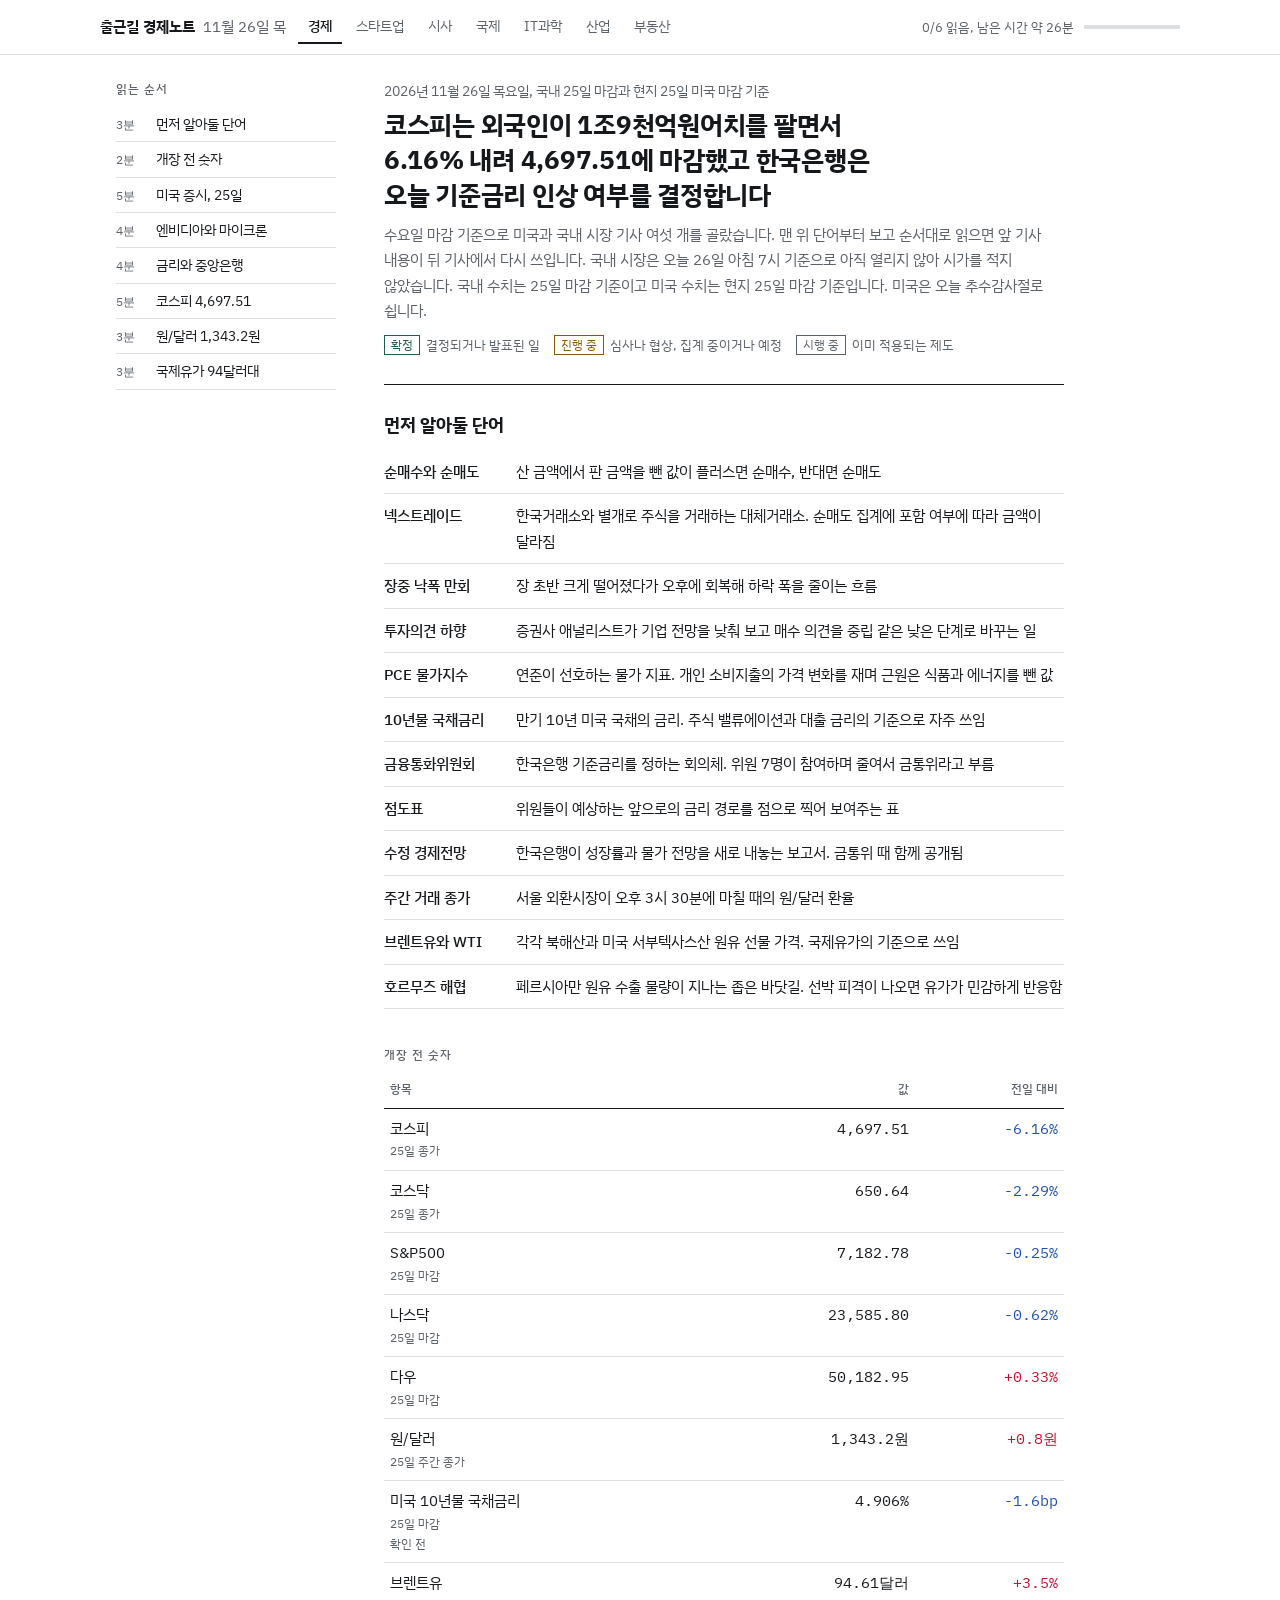
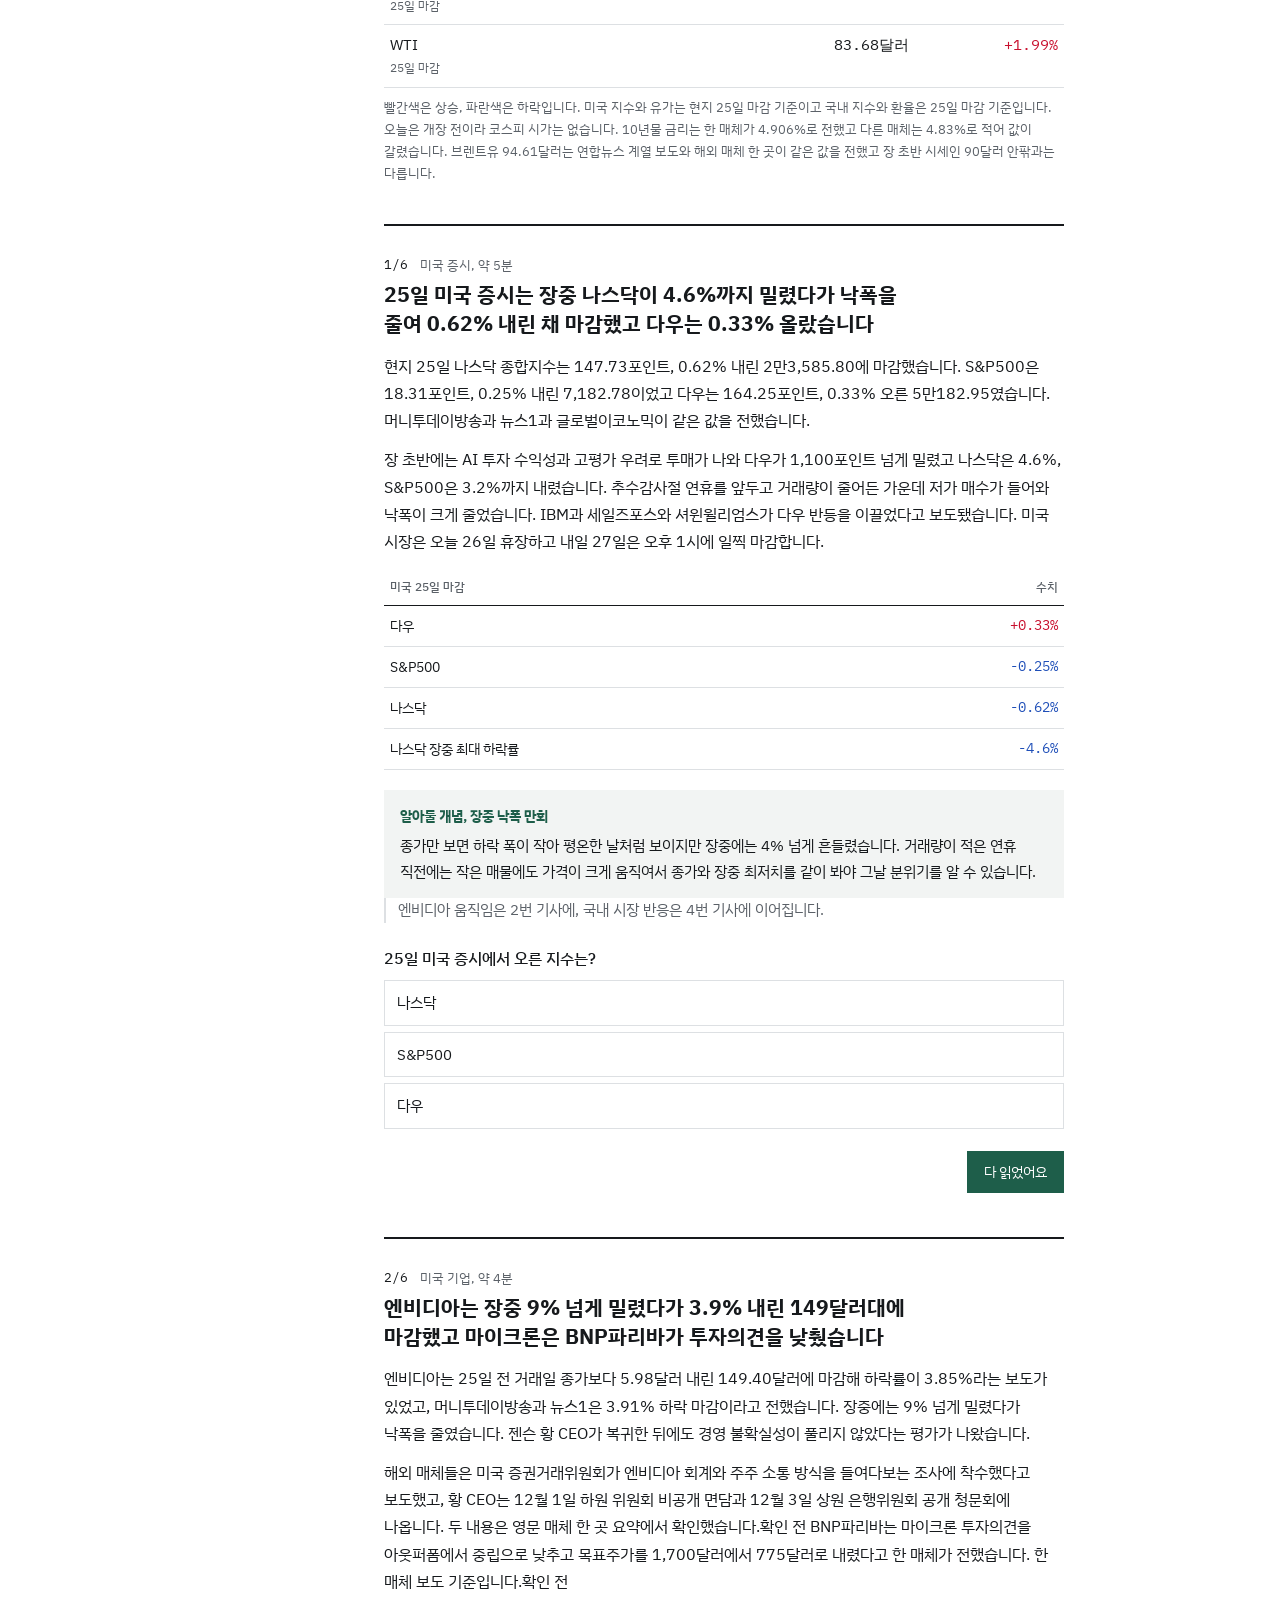
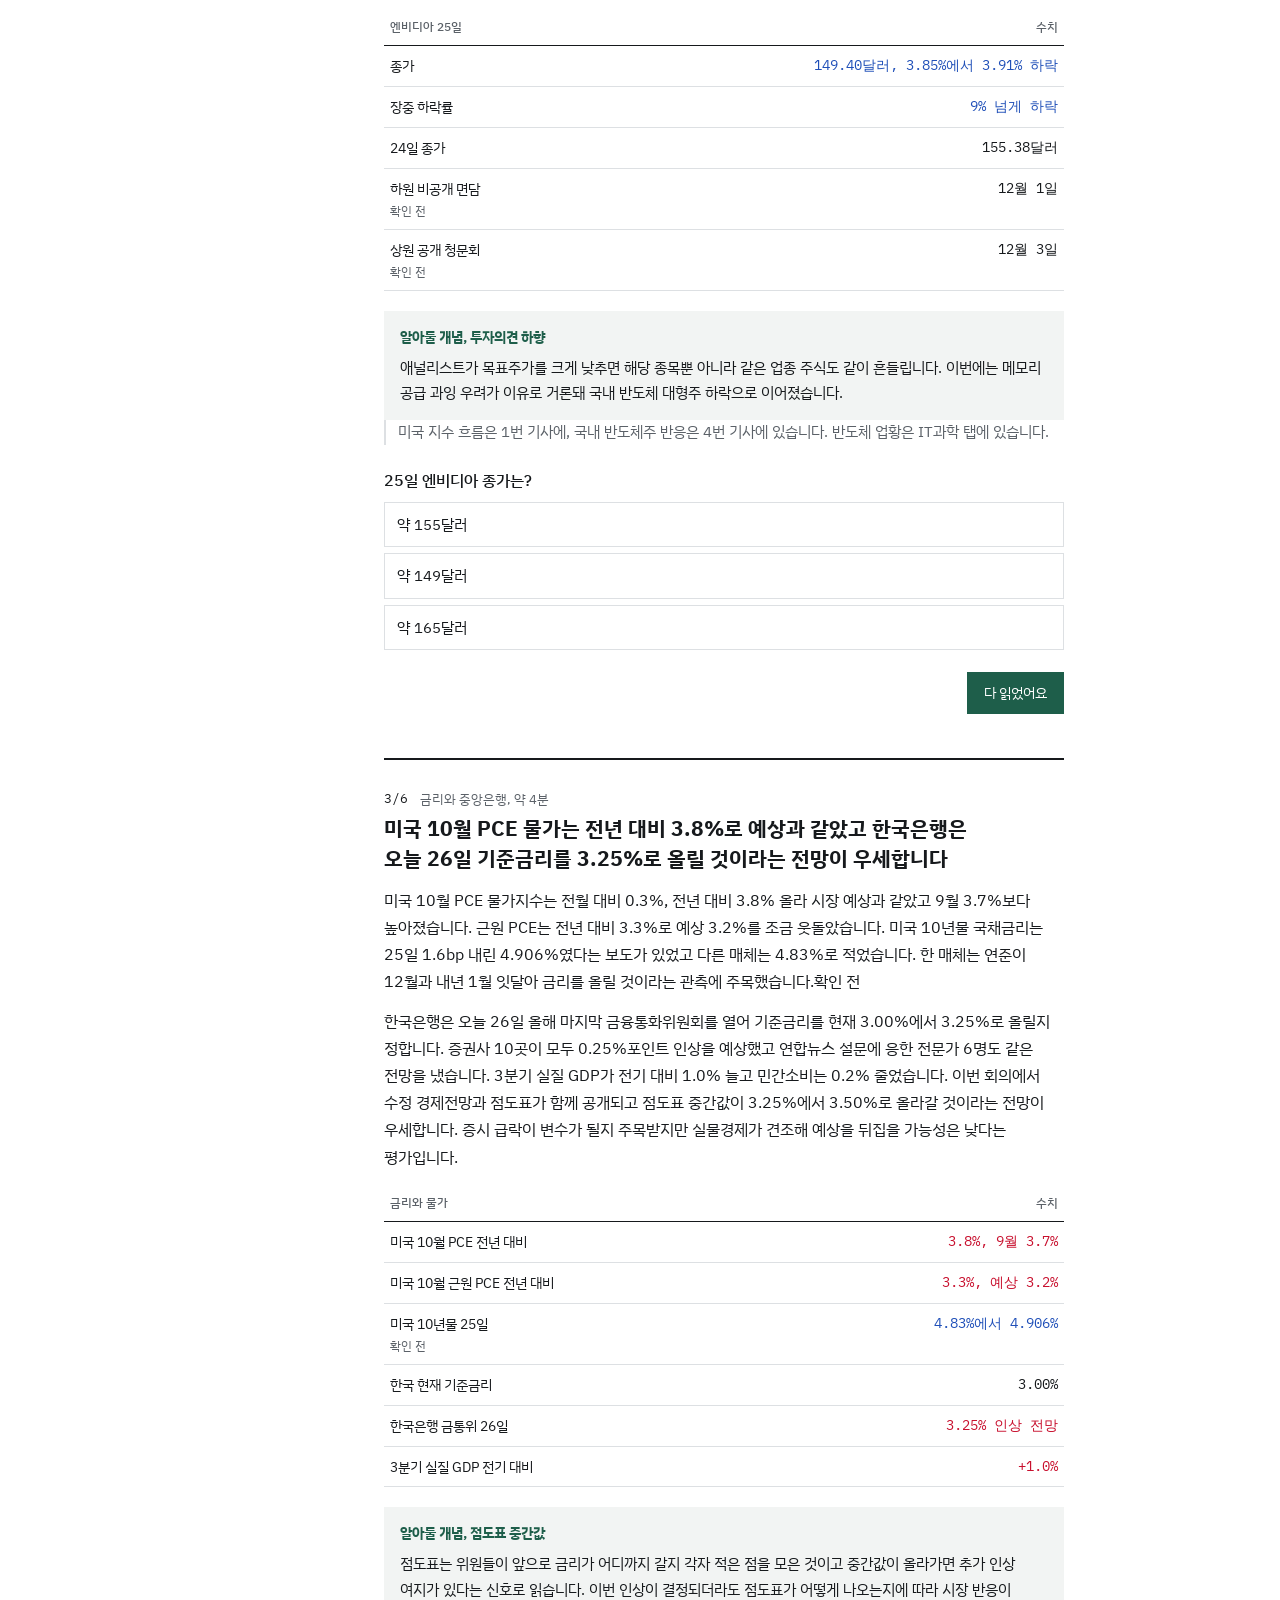
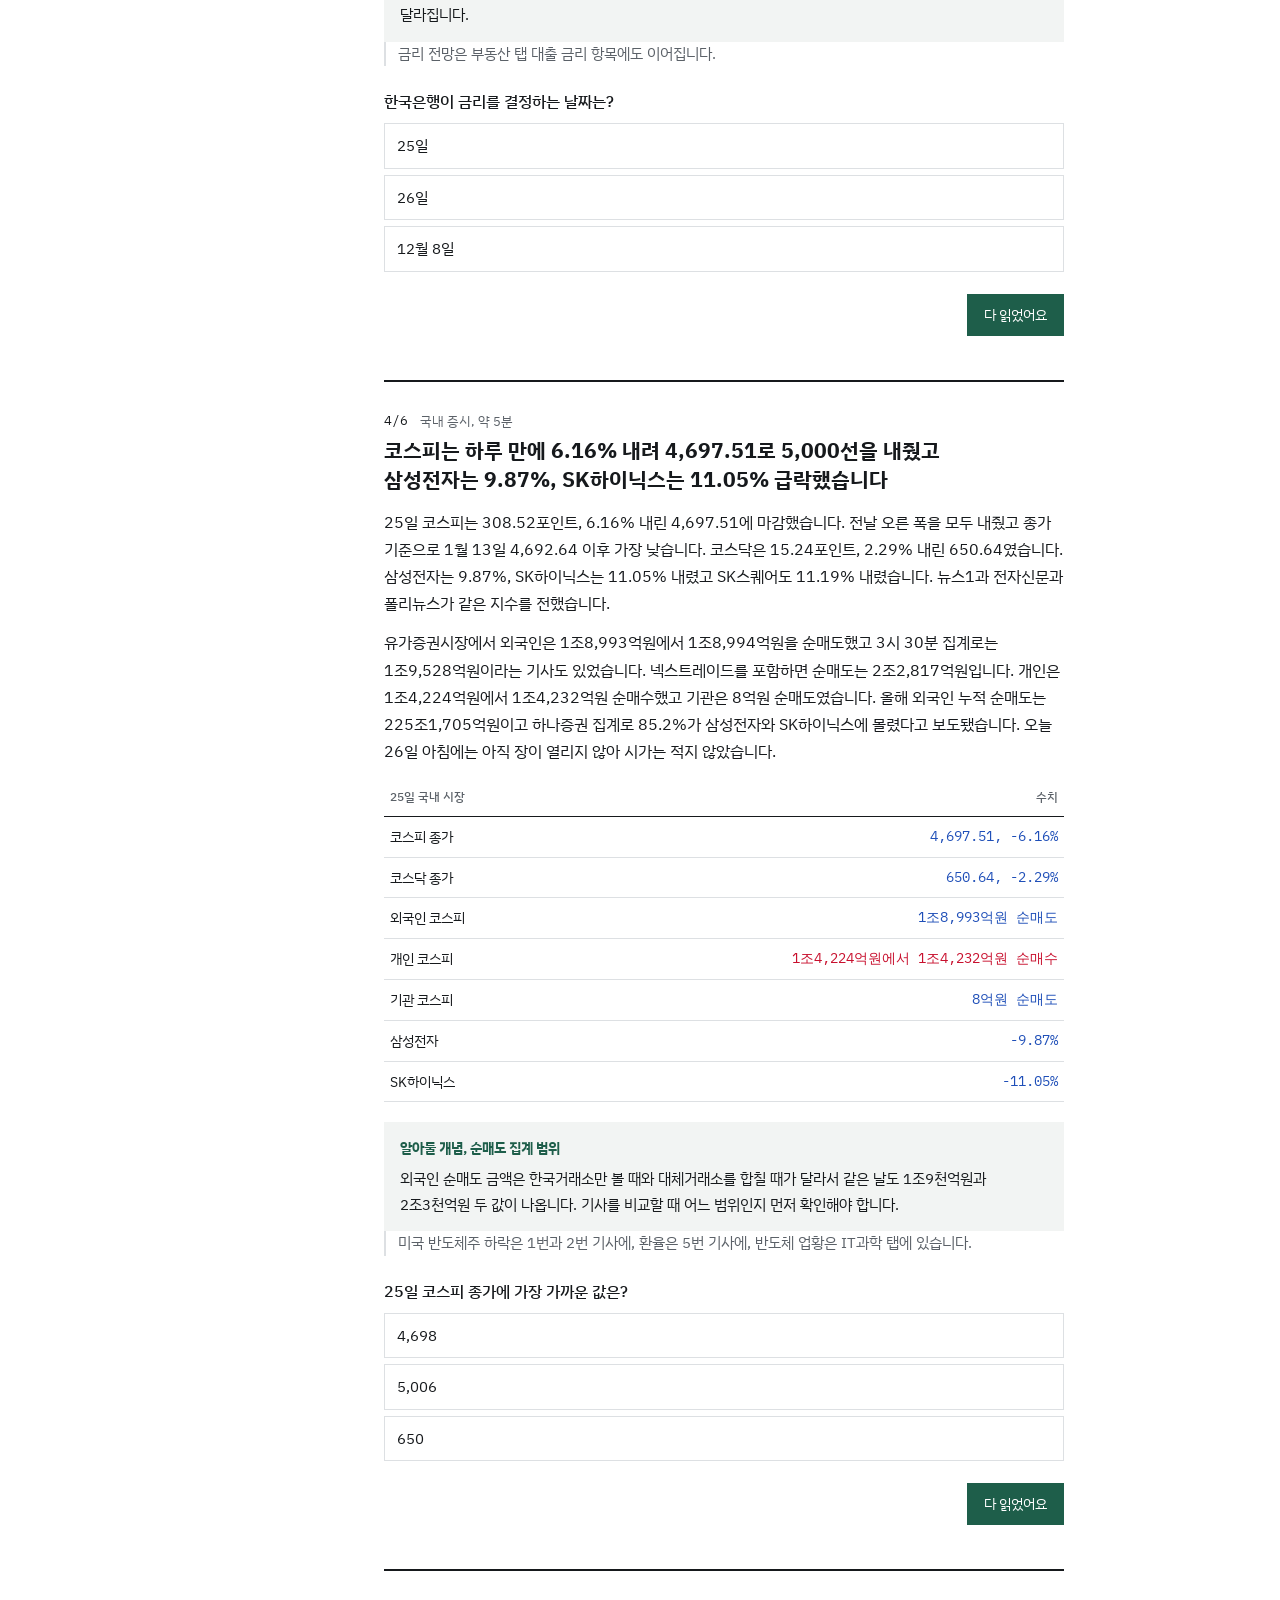
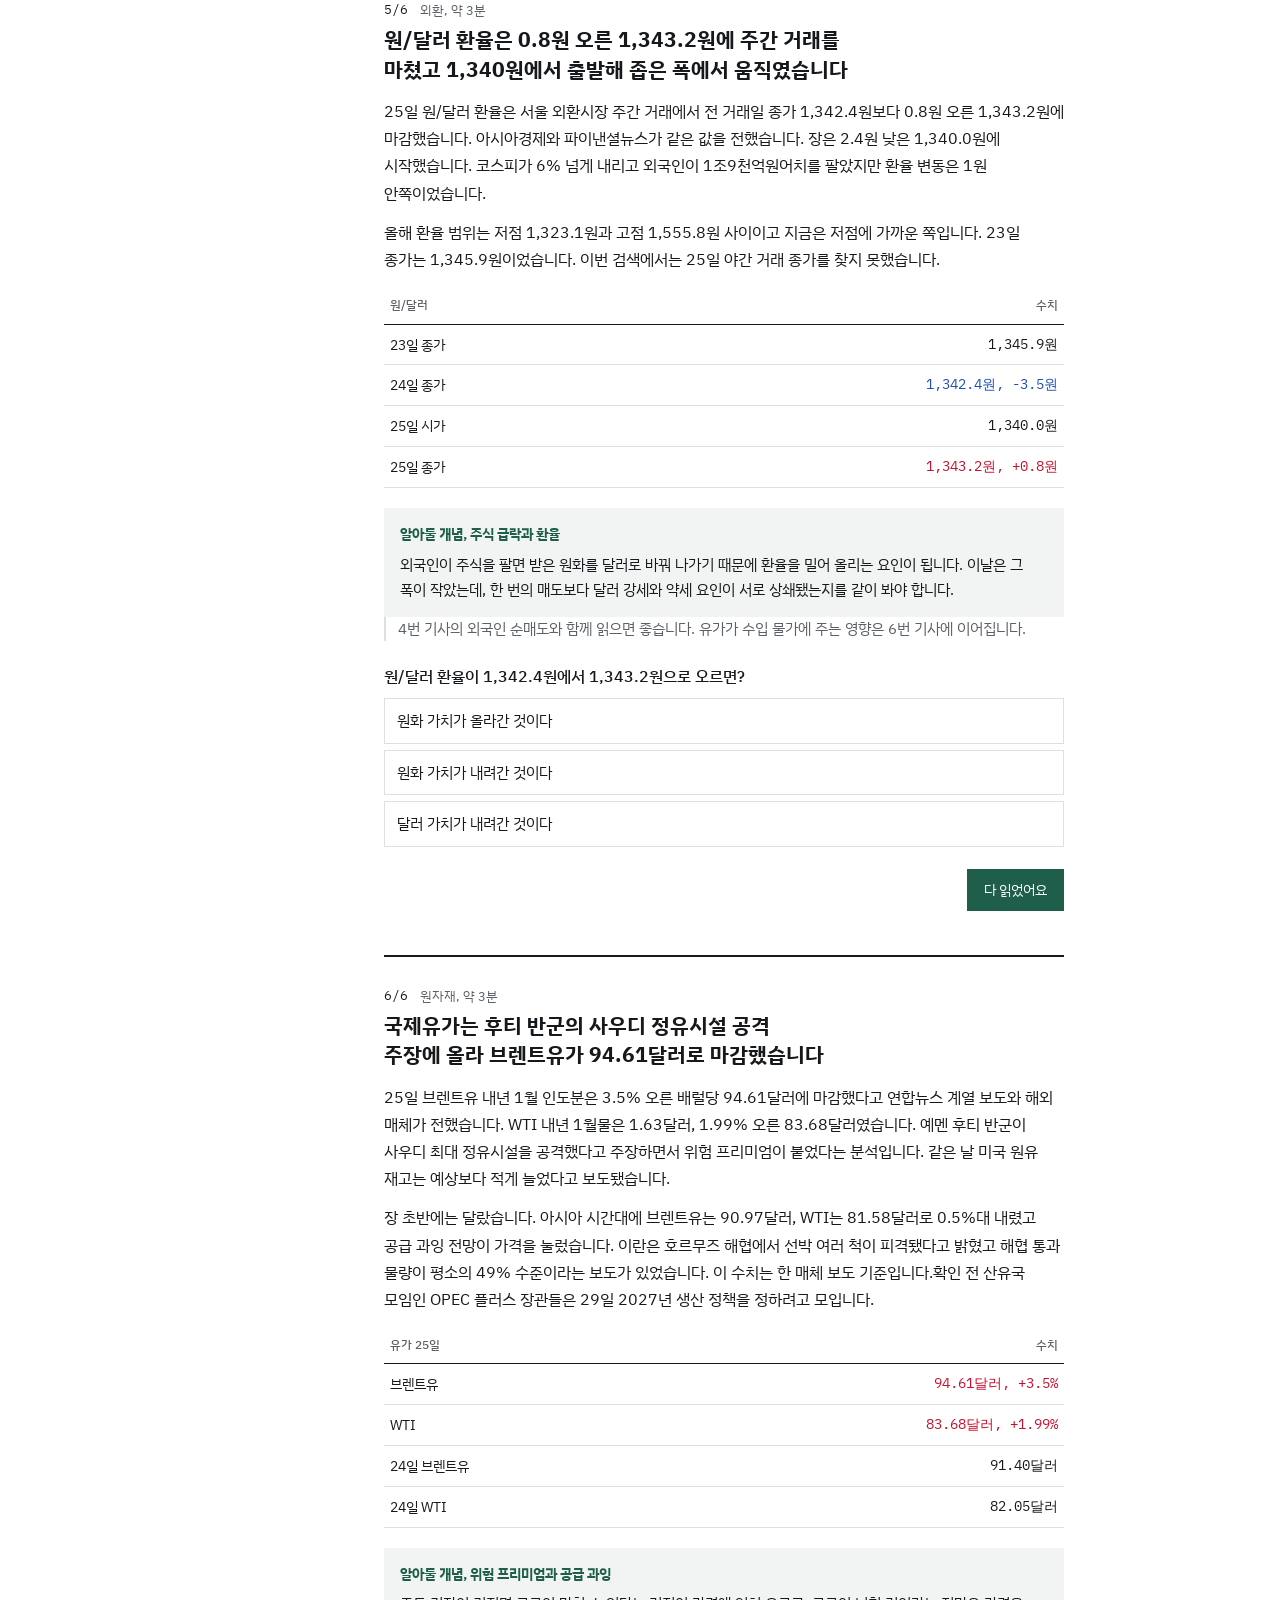
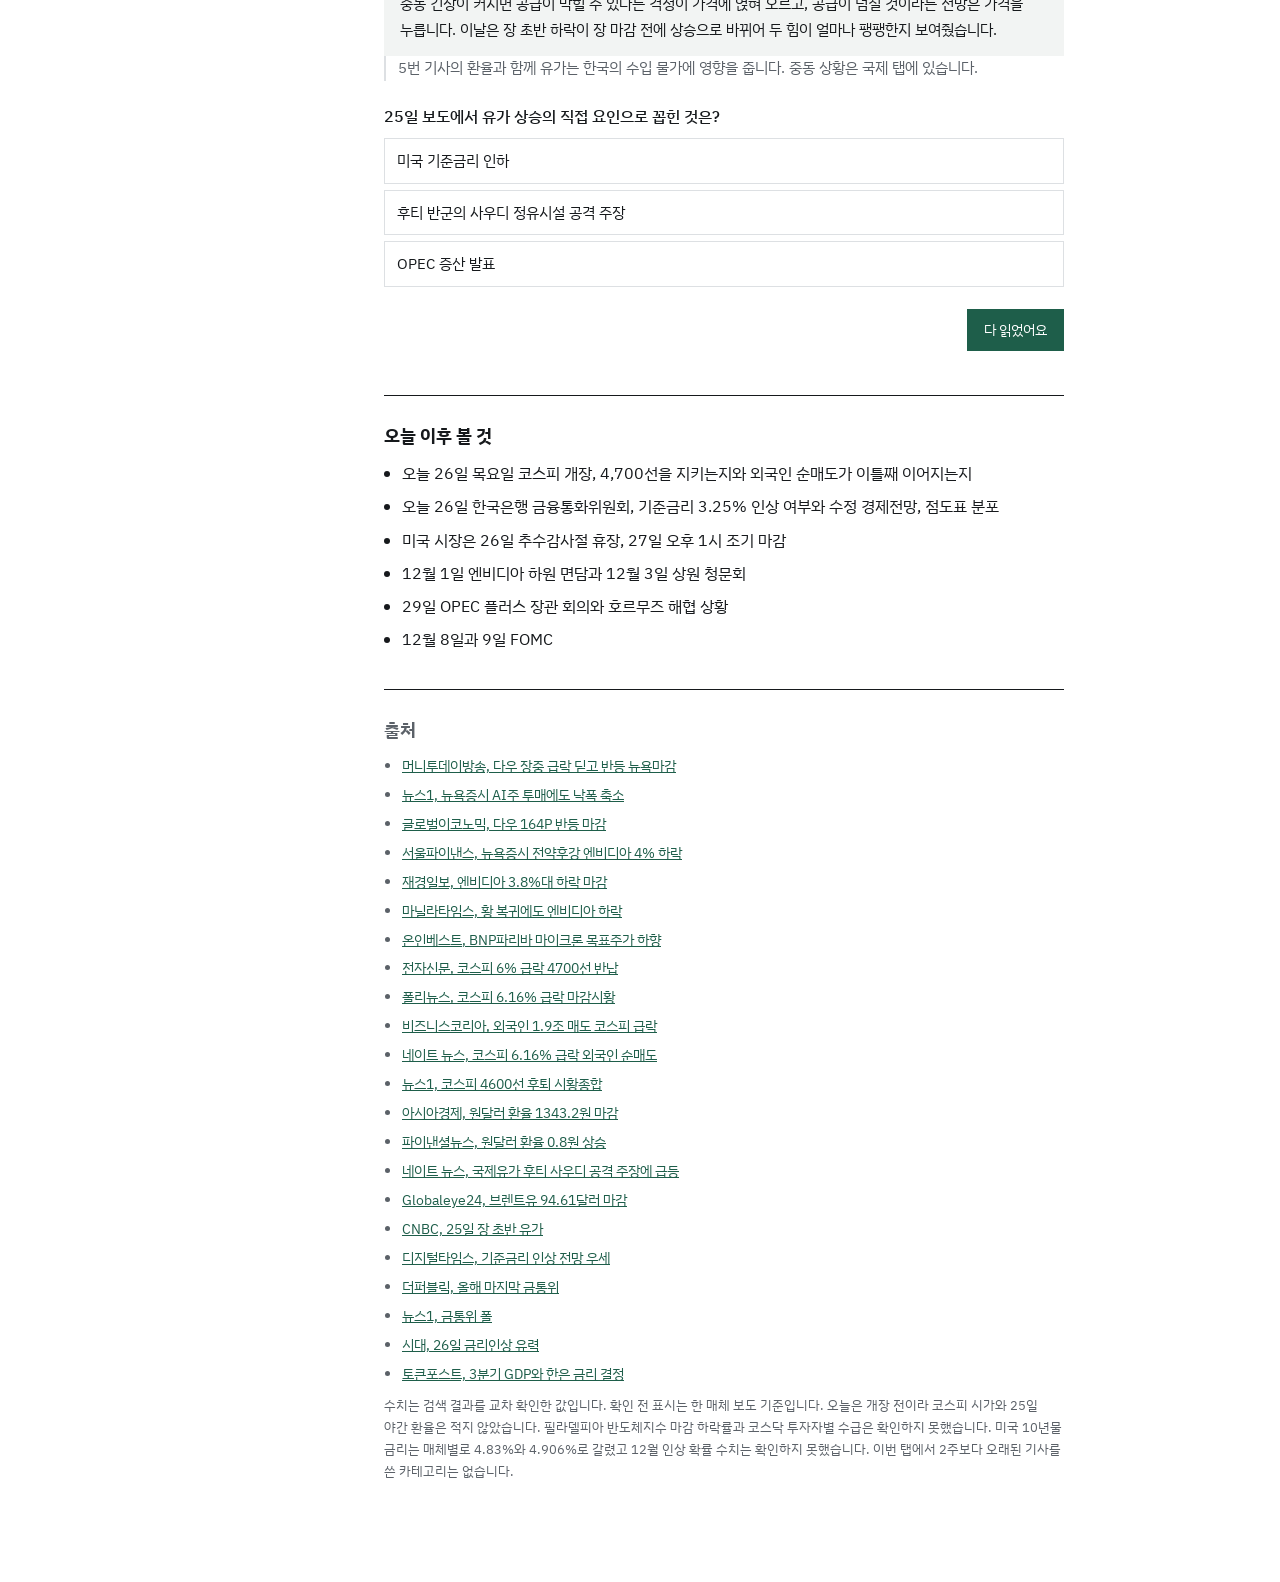
==== commit 8494477a: "2026-11-26 뉴스 갱신 - 경제 기사 6건 교체 - 개장 전 숫자 표 갱신 - 한국은행 금통위 전망 기사 갱신 - 스타트업 시사 국제 IT과학 날짜와 문구 갱신 - 산업 기" ====
--- a/index.html
+++ b/index.html
@@ -13,7 +13,7 @@
 <body>
 <header class="topbar">
   <div class="topbar-in">
-    <div class="brand">출근길 경제노트<span>11월 25일 수</span></div>
+    <div class="brand">출근길 경제노트<span>11월 26일 목</span></div>
     <nav class="tabs" aria-label="노트 선택">
       <a href="#econ" data-tab="econ" aria-current="page">경제</a>
       <a href="#startup" data-tab="startup">스타트업</a>
@@ -30,7 +30,7 @@
   </div>
 </header>
 
-<div class="wrap" data-date="2026-11-25">
+<div class="wrap" data-date="2026-11-26">
   <nav class="toc" aria-label="오늘 읽을 순서">
     <h2>읽는 순서</h2>
     <ol id="toc-startup" data-toc="startup" hidden>
@@ -78,20 +78,20 @@
     <ol id="toc" data-toc="econ">
       <li data-for="glossary"><a href="#glossary"><span class="t">3분</span>먼저 알아둘 단어</a></li>
       <li data-for="quotes"><a href="#quotes"><span class="t">2분</span>개장 전 숫자</a></li>
-      <li data-for="s1"><a href="#s1"><span class="t">5분</span>미국 증시, 24일</a></li>
-      <li data-for="s2"><a href="#s2"><span class="t">4분</span>엔비디아와 AI주</a></li>
+      <li data-for="s1"><a href="#s1"><span class="t">5분</span>미국 증시, 25일</a></li>
+      <li data-for="s2"><a href="#s2"><span class="t">4분</span>엔비디아와 마이크론</a></li>
       <li data-for="s3"><a href="#s3"><span class="t">4분</span>금리와 중앙은행</a></li>
-      <li data-for="s4"><a href="#s4"><span class="t">5분</span>코스피 5,006.03</a></li>
-      <li data-for="s5"><a href="#s5"><span class="t">3분</span>원/달러 1,342.4원</a></li>
-      <li data-for="s6"><a href="#s6"><span class="t">3분</span>국제유가 91달러대</a></li>
+      <li data-for="s4"><a href="#s4"><span class="t">5분</span>코스피 4,697.51</a></li>
+      <li data-for="s5"><a href="#s5"><span class="t">3분</span>원/달러 1,343.2원</a></li>
+      <li data-for="s6"><a href="#s6"><span class="t">3분</span>국제유가 94달러대</a></li>
     </ol>
   </nav>
 
   <main>
    <div id="view-issues" data-view="issues" data-base="2" data-end="issues-sources" hidden>
     <div class="head">
-      <p class="date">2026년 11월 25일 수요일, 최근 2주 기사 기준</p>
-      <h1>예산안은 소소위에서 미래대응기금을 두고 협상 중이고, 한덕수 전 총리 파기환송심 첫 공판은 12월 15일로 잡혔습니다</h1>
+      <p class="date">2026년 11월 26일 목요일, 최근 2주 기사 기준</p>
+      <h1>예산안은 미래대응기금을 두고 여야가 평행선이고, 한덕수 전 총리 파기환송심 첫 공판은 12월 15일로 잡혔습니다</h1>
       <p>업무 대화나 시장 흐름에 자주 나오는 국내 소식을 세 갈래로 묶었습니다. 국제 소식은 국제 탭에 있습니다. 단어 정리를 포함해 약 12분 분량입니다.</p>
       <div class="legend">
         <span><span class="tag fact">확정</span>결정되거나 발표된 일</span>
@@ -117,15 +117,15 @@
 
     <article class="story" id="p1" data-min="4">
       <div class="story-meta"><span class="n">1/3</span><span>국내 정치, 약 4분</span></div>
-      <h2>예결위 소소위가 가동돼 미래대응기금을 놓고 협상 중이고 조작기소 특검 후보 추천 의뢰 시한이 24일이었습니다</h2>
-      <ul class="items">
-        <li>
-          <div class="item-head"><span class="tag plan">진행 중</span><strong>예산안 심사, 소소위 가동과 청와대 특활비 보류</strong><span class="when">11월 24일 보도</span></div>
-          <p>예결위는 24일 예결위원장과 여야 간사와 기획예산처 관계자가 참여하는 소소위를 가동했습니다. 같은 날 예산안조정소위는 청와대 특활비 82억5,100만원을 두고 여야가 부딪혀 심사를 보류했습니다. 민주당은 원안 유지, 국민의힘은 전액 삭감을 주장합니다. 최대 쟁점은 162조3,000억원 규모 미래대응기금으로 국민의힘은 전액 삭감과 지방교부세 원상 복구를, 민주당은 기금 신설 양보 불가를 내세웁니다. 처리 시한은 12월 2일이고 합의가 안 되면 과반 의석의 민주당이 단독 처리할 수 있다는 전망이 있습니다. 이후 일정은 보도마다 달라 조정소위를 27일까지 가동하고 30일 전체회의에서 의결한다는 보도와 28일 의결한다는 보도가 있었습니다. 25일자 기사는 소소위에서 비공개 세부예산을 논의한다는 제목만 확인했습니다.</p>
-        </li>
-        <li>
-          <div class="item-head"><span class="tag plan">진행 중</span><strong>조작기소 특검 후보 추천 절차</strong><span class="when">11월 23일 보도</span></div>
-          <p>민주당과 국민의힘과 조국혁신당이 후보를 한 명씩 추천하고 대통령이 3일 안에 임명합니다. 이재명 대통령이 추천권을 가진 정당에 서면으로 추천을 의뢰할 시한이 24일이었습니다. 민주당은 정당 추천을 26일까지로 보고 후보 2명에서 3명을 검토 중이라고 했고, 한 기사는 24일 의뢰와 당일 도달을 가정하면 기한이 27일이라고 계산했습니다. 국민의힘은 추천을 거부하고 있고 기한 안에 추천이 없으면 추천권을 포기한 것으로 보아 임명 절차가 진행될 수 있다고 보도됐습니다. 실제 추천 결과는 확인하지 못했습니다.</p>
+      <h2>예결위 소소위가 가동돼 미래대응기금을 놓고 협상 중이고 조작기소 특검 후보 추천 시한이 이번 주입니다</h2>
+      <ul class="items">
+        <li>
+          <div class="item-head"><span class="tag plan">진행 중</span><strong>예산안 심사, 소소위 가동과 청와대 특활비 보류</strong><span class="when">11월 25일 보도</span></div>
+          <p>예결위는 24일 예결위원장과 여야 간사와 기획예산처 관계자가 참여하는 소소위를 가동했습니다. 같은 날 예산안조정소위는 청와대 특활비 82억5,100만원을 두고 여야가 부딪혀 심사를 보류했습니다. 민주당은 원안 유지, 국민의힘은 전액 삭감을 주장합니다. 최대 쟁점은 162조3,000억원 규모 미래대응기금으로 국민의힘은 전액 삭감과 지방교부세 원상 복구를, 민주당은 기금 신설 양보 불가를 내세웁니다. 예산소위는 재경위의 기금 설치 법안 처리를 하루 더 지켜보자는 민주당 요구에 따라 26일 기금 심사에 들어가기로 했다고 보도됐습니다. 25일 한국경제는 기금 심사가 평행선이라고 전했고, 26일자 네이트 뉴스 기사는 제목만 확인했는데 법 처리 순서를 두고 다투다 심사를 시작하지 못했다는 취지입니다. 처리 시한은 12월 2일이고 합의가 안 되면 과반 의석의 민주당이 단독 처리할 수 있다는 전망이 있습니다.</p>
+        </li>
+        <li>
+          <div class="item-head"><span class="tag plan">진행 중</span><strong>조작기소 특검 후보 추천 절차</strong><span class="when">11월 23일에서 24일 보도</span></div>
+          <p>민주당과 국민의힘과 조국혁신당이 후보를 한 명씩 추천하고 대통령이 3일 안에 임명합니다. 이재명 대통령이 추천권을 가진 정당에 서면으로 추천을 의뢰할 시한이 24일이었습니다. 민주당은 정당 추천을 26일까지로 보고 후보 2명에서 3명을 검토 중이라고 했고, 한 기사는 24일 의뢰와 당일 도달을 가정하면 기한이 27일이라고 계산했습니다. 국민의힘은 18일 의원총회에서 추천 거부를 밝혔고 특검법은 19일 공포됐습니다. 기한 안에 추천이 없으면 추천권을 포기한 것으로 보아 임명 절차가 진행될 수 있다고 보도됐습니다. 실제 추천 결과는 26일 아침까지 확인하지 못했습니다.</p>
         </li>
         <li>
           <div class="item-head"><span class="tag plan">진행 중</span><strong>민주당 조희대 대법원장 탄핵소추안 준비</strong><span class="when">11월 23일 보도</span></div>
@@ -188,7 +188,11 @@
         <li><a href="https://m.news.nate.com/view/20261124n34915" target="_blank" rel="noopener">네이트 뉴스, 예결위 소소위와 특활비 보류</a></li>
         <li><a href="https://www.fnnews.com/news/202611242253013485" target="_blank" rel="noopener">파이낸셜뉴스, 예산안 소소위</a></li>
         <li><a href="https://www.issueon.co.kr/news/articleView.html?idxno=14464" target="_blank" rel="noopener">이슈온, 예산안 쟁점</a></li>
+        <li><a href="https://www.hankyung.com/article/2026112503261" target="_blank" rel="noopener">한국경제, 미래대응기금 심사 평행선</a></li>
+        <li><a href="https://supple.kr/news/cmwvp2kjiuy5zkwp85i1xa0ll" target="_blank" rel="noopener">서플, 26일 미래대응기금 심사 착수</a></li>
+        <li><a href="https://m.news.nate.com/view/20261126n01422" target="_blank" rel="noopener">네이트 뉴스, 미래대응기금 심사 지연</a></li>
         <li><a href="https://m.news.nate.com/view/20261125n02101" target="_blank" rel="noopener">네이트 뉴스, 여야 예산 소소위 협상</a></li>
+        <li><a href="https://huffingtonpost.kr/article/262198" target="_blank" rel="noopener">허프포스트코리아, 국민의힘 특검 추천 거부</a></li>
         <li><a href="https://www.newspim.com/news/view/20261123000353" target="_blank" rel="noopener">뉴스핌, 조작기소 특검 인선 절차</a></li>
         <li><a href="https://www.dt.co.kr/article/12096750" target="_blank" rel="noopener">디지털타임스, 특검 후보 추천</a></li>
         <li><a href="https://seoul.co.kr/news/society/2026/11/22/20261122500071" target="_blank" rel="noopener">서울신문, 특검 후보 구인난</a></li>
@@ -204,14 +208,14 @@
         <li><a href="https://peoplepower21.org/welfare/2056838" target="_blank" rel="noopener">참여연대, 기초생활보장 종합계획 논평</a></li>
         <li><a href="https://www.ajunews.com/view/20261124082655828" target="_blank" rel="noopener">아주경제, 성평등 전담조직 확대</a></li>
       </ul>
-      <p class="note">수치는 검색 결과를 교차 확인한 값입니다. 확인 전 표시는 한 매체 보도 기준입니다. 25일 아침 기준으로 예산 합의와 특검 후보 추천 결과, 25일 대법원 선고 일정은 확인하지 못했습니다. 교육과 노동 분야의 24일과 25일 새 소식도 찾지 못했습니다. 2주보다 오래된 기사를 쓴 카테고리는 없습니다.</p>
+      <p class="note">수치는 검색 결과를 교차 확인한 값입니다. 확인 전 표시는 한 매체 보도 기준입니다. 26일 아침 기준으로 예산 합의와 특검 후보 추천 결과, 탄핵소추안 발의 여부는 확인하지 못했습니다. 윤석열 전 대통령 위증 사건 대법원 선고가 26일이라는 검색 결과 한 건은 다른 검색 결과와 맞지 않아 뺐습니다. 성평등 전담조직 확대는 한 매체 보도이고 7월 기사에는 15개 부처 신설과 24개 부처 확대라는 서로 다른 수치가 있어 확정하지 못했습니다. 교육과 노동 분야의 새 소식도 찾지 못했습니다. 2주보다 오래된 기사를 쓴 카테고리는 없습니다.</p>
     </section>
    </div>
 
    <div id="view-world" data-view="world" data-base="2" data-end="world-sources" hidden>
     <div class="head">
-      <p class="date">2026년 11월 25일 수요일, 최근 2주 기사 기준</p>
-      <h1>미국은 관세 확대와 폐지 추진이 맞서고, 이란은 호르무즈 봉쇄를 강화했으며, EU는 26일 특별정상회의를 엽니다</h1>
+      <p class="date">2026년 11월 26일 목요일, 최근 2주 기사 기준</p>
+      <h1>미국은 관세 확대와 폐지 추진이 맞서고, 이란은 호르무즈 봉쇄를 강화했으며, EU는 오늘 특별정상회의를 엽니다</h1>
       <p>미국과 중국과 아시아, 전쟁과 협상, 유럽 소식을 네 갈래로 묶었습니다. 단어 정리를 포함해 약 13분 분량입니다.</p>
       <div class="legend">
         <span><span class="tag fact">확정</span>결정되거나 발표된 일</span>
@@ -240,7 +244,7 @@
       <ul class="items">
         <li>
           <div class="item-head"><span class="tag plan">진행 중</span><strong>무역대표부 시장 왜곡 조사 결과와 새 관세 예고</strong><span class="when">11월 24일 보도</span></div>
-          <p>세미포는 그리어 무역대표부 대표가 중국을 포함한 여러 나라의 시장 왜곡 생산 수준 조사 결과를 24일 공개할 전망이라고 전했습니다. 무역법 301조에 따른 관세는 나라마다 다르고 기존 무역 합의 수준을 넘지 않을 것이라고 소식통이 말했다고 합니다. 툰 상원 공화당 원내대표는 더 많은 공화당 의원이 대통령의 무역 의제에 반대하며 민주당에 합류할 수 있다고 시사했습니다. 한 매체 보도 기준이고 실제 발표 여부는 확인하지 못했습니다.<span class="sub">확인 전</span></p>
+          <p>세미포는 그리어 무역대표부 대표가 중국을 포함한 여러 나라의 시장 왜곡 생산 수준 조사 결과를 24일 공개할 전망이라고 전했습니다. 무역법 301조에 따른 관세는 나라마다 다르고 기존 무역 합의 수준을 넘지 않을 것이라고 소식통이 말했다고 합니다. 툰 상원 공화당 원내대표는 더 많은 공화당 의원이 대통령의 무역 의제에 반대하며 민주당에 합류할 수 있다고 시사했습니다. 한 매체 보도 기준이고 실제 발표 여부는 26일 아침까지 확인하지 못했습니다.<span class="sub">확인 전</span></p>
         </li>
         <li>
           <div class="item-head"><span class="tag plan">진행 중</span><strong>민주당의 관세 폐지 추진과 거부권 장벽</strong><span class="when">11월 22일 보도</span></div>
@@ -281,7 +285,7 @@
       <ul class="items">
         <li>
           <div class="item-head"><span class="tag fact">확정</span><strong>이란 호르무즈 봉쇄 강화 지시와 카타르 중재</strong><span class="when">11월 24일 보도</span></div>
-          <p>유로뉴스는 이란 육군 총사령관이 23일 해군에 미국이 이란 조건을 받아들일 때까지 해협을 하루하루 더 닫으라고 지시했다고 전했습니다. 혁명수비대는 미 해군 호위 아래 유조선 3척이 기뢰를 맞았다고 주장했지만 합동해사정보센터는 확인하지 않았다고 밝혔습니다. 이란의 조건은 제재 완화, 항구 해상봉쇄 종료, 이란과 오만의 해협 관리 체계 인정, 전쟁 피해 보상입니다. 카타르 총리는 루비오 국무장관과 밴스 부통령에게 협상 재개를 촉구했고 트럼프 대통령은 이란과 협상이 필요 없다고 말했다고 전해졌습니다. 기뢰 피격은 혁명수비대 주장입니다.</p>
+          <p>유로뉴스는 이란 육군 총사령관이 23일 해군에 미국이 이란 조건을 받아들일 때까지 해협을 하루하루 더 닫으라고 지시했다고 전했습니다. 혁명수비대는 미 해군 호위 아래 유조선이 기뢰를 맞았다고 주장했지만 합동해사정보센터는 확인하지 않았다고 밝혔습니다. 이란의 조건은 제재 완화, 항구 해상봉쇄 종료, 이란과 오만의 해협 관리 체계 인정, 전쟁 피해 보상입니다. 카타르 총리는 루비오 국무장관과 밴스 부통령에게 협상 재개를 촉구했고 트럼프 대통령은 이란과 협상이 필요 없다고 말했다고 전해졌습니다. 기뢰 피격은 혁명수비대 주장입니다. 밴스 부통령이 23일 카타르 총리를 만났다는 내용과 트럼프 대통령이 연말 이후 군사 작전 재개를 경고했다는 내용은 한 매체 보도 기준입니다.<span class="sub">확인 전</span></p>
         </li>
         <li>
           <div class="item-head"><span class="tag plan">진행 중</span><strong>젤렌스키 대통령, 종전 협상 조기 개최 요구</strong><span class="when">11월 24일 보도</span></div>
@@ -298,11 +302,11 @@
 
     <article class="story" id="w4" data-min="3">
       <div class="story-meta"><span class="n">4/4</span><span>유럽과 그 밖, 약 3분</span></div>
-      <h2>EU 정상들은 26일과 27일 특별정상회의에서 장기예산과 우크라이나 재원을 논의합니다</h2>
+      <h2>EU 정상들은 오늘 26일과 내일 27일 특별정상회의에서 장기예산과 우크라이나 재원을 논의합니다</h2>
       <ul class="items">
         <li>
           <div class="item-head"><span class="tag plan">진행 중</span><strong>EU 특별정상회의 11월 26일과 27일</strong><span class="when">회의 일정 11월 26일에서 27일</span></div>
-          <p>코스타 유럽이사회 의장이 소집한 회의가 브뤼셀에서 열립니다. 26일 오전 10시 유로 정상회의로 시작해 27일 결론을 정리할 예정입니다. 집행위원회는 18일 2027년 우크라이나 추가 재정 수요의 약 3분의 2를 충당하는 안을 내놨고 폰데어라이엔 위원장은 450억유로 대출에 27개국 모두 참여를 매우 확신한다고 했습니다. 체코 바비시 총리는 장기예산 틀에서 우크라이나를 지원하는 데 반대했습니다. 일정은 여러 매체에서 확인됐습니다.</p>
+          <p>코스타 유럽이사회 의장이 소집한 회의가 브뤼셀에서 열립니다. 26일 오전 10시 유로 정상회의로 시작해 27일 결론을 정리할 예정입니다. 집행위원회는 18일 2027년 우크라이나 추가 재정 수요의 약 3분의 2를 충당하는 안을 내놨고 폰데어라이엔 위원장은 450억유로 대출에 27개국 모두 참여를 매우 확신한다고 했습니다. 체코 바비시 총리는 장기예산 틀에서 우크라이나를 지원하는 데 반대했습니다. 로이터는 정상들이 2027년 우크라이나의 미충족 재정 수요 700억유로를 메울 방법을 합의하려 한다고 전했고 이는 한 매체 보도 기준입니다.<span class="sub">확인 전</span> 회의 일정은 여러 매체에서 확인됐습니다.</p>
         </li>
         <li>
           <div class="item-head"><span class="tag fact">확정</span><strong>유럽평화기금으로 우크라이나 군사 지원 10억유로 추가</strong><span class="when">11월 20일</span></div>
@@ -328,21 +332,24 @@
         <li><a href="https://www.newspim.com/news/view/20261118001461" target="_blank" rel="noopener">뉴스핌, 중일 정상 APEC</a></li>
         <li><a href="https://www.ajunews.com/view/20261120125818762" target="_blank" rel="noopener">아주경제, 중일 갈등 배경</a></li>
         <li><a href="https://www.euronews.com/2026/11/24/iran-orders-hormuz-closed-further-day-by-day-as-qatar-seeks-to-revive-peace-talks" target="_blank" rel="noopener">유로뉴스, 이란 호르무즈 봉쇄와 카타르 중재</a></li>
+        <li><a href="https://www.middleeastmonitor.com/20261124-qatar-urges-restoration-of-hormuz-navigation-return-to-us-iran-talks/" target="_blank" rel="noopener">Middle East Monitor, 카타르 호르무즈 항행 촉구</a></li>
+        <li><a href="https://www.zerohedge.com/geopolitical/vance-scrambles-peace-deal-secret-qatar-talks-four-more-tankers-hit-mines-hormuz" target="_blank" rel="noopener">ZeroHedge, 밴스와 카타르 비공개 협의</a></li>
         <li><a href="https://www.voakorea.com/a/us-iran-/8227534.html" target="_blank" rel="noopener">VOA코리아, 미국과 이란 협상</a></li>
         <li><a href="https://m.news.nate.com/view/20261124n03591" target="_blank" rel="noopener">네이트 뉴스, 젤렌스키 종전 협상</a></li>
+        <li><a href="https://www.devdiscourse.com/article/international/3995935-eu-leaders-to-discuss-2027-money-for-ukraine-next-eu-budget-on-november-26-27" target="_blank" rel="noopener">Devdiscourse, 로이터 인용 EU 정상회의 의제</a></li>
         <li><a href="https://www.eurointegration.com.ua/eng/news/2026/11/24/7250684/" target="_blank" rel="noopener">Eurointegration, EU 특별정상회의</a></li>
         <li><a href="https://www.kiprinform.com/en/news/costa-calls-special-eu-summit-on-26-27-november-2026-on-long-term-budget-and-ukraine-financing/" target="_blank" rel="noopener">Kiprinform, 코스타 특별정상회의 소집</a></li>
         <li><a href="https://www.consilium.europa.eu/en/press/press-releases/2026/11/20/european-peace-facility-council-mobilises-additional-1-billion-in-new-military-aid-to-ukraine/" target="_blank" rel="noopener">EU 이사회, 유럽평화기금 10억유로</a></li>
       </ul>
-      <p class="note">수치는 검색 결과를 교차 확인한 값입니다. 확인 전 표시는 한 매체 보도 기준입니다. 25일 당일 기사는 찾지 못했고 24일 보도까지 반영했습니다. 미국 항목의 새 관세 발표 여부와 상원 결과, 중일 수출 금지 조치의 정확한 시점은 확인하지 못해 뺐습니다. 2주보다 오래된 기사를 쓴 카테고리는 없습니다.</p>
+      <p class="note">수치는 검색 결과를 교차 확인한 값입니다. 확인 전 표시는 한 매체 보도 기준입니다. 26일 아침 기준으로 25일과 26일 당일 기사는 찾지 못했고 24일 보도까지 반영했습니다. 미국 항목의 새 관세 발표 여부와 상원 결과, 중일 정상회담 이후 후속 일정, 우크라이나 4자 회담 개최 여부, EU 정상회의 결과는 확인하지 못했습니다. 이란 유조선 피격 수는 매체마다 달라 적지 않았습니다. 2주보다 오래된 기사를 쓴 카테고리는 없습니다.</p>
     </section>
    </div>
 
    <div id="view-tech" data-view="tech" data-base="2" data-end="tech-sources" hidden>
     <div class="head">
-      <p class="date">2026년 11월 25일 수요일, 최근 2주 기사 기준</p>
+      <p class="date">2026년 11월 26일 목요일, 최근 2주 기사 기준</p>
       <h1>앤스로픽이 상장 4거래일 만에 공모가 아래로 내려갔고 HBM4 가격은 내년 최대 2.7배로 오른다는 전망이 나왔습니다</h1>
-      <p>AI와 반도체와 하드웨어, 빅테크와 플랫폼, 과학과 우주 소식을 네 갈래로 묶었습니다. 단어 정리를 포함해 약 13분 분량입니다.</p>
+      <p>AI와 반도체와 하드웨어, 빅테크와 플랫폼, 과학과 우주 소식을 네 갈래로 묶었습니다. 단어 정리를 포함해 약 15분 분량입니다.</p>
       <div class="legend">
         <span><span class="tag fact">확정</span>결정되거나 발표된 일</span>
         <span><span class="tag plan">진행 중</span>심사나 협상, 집계 중이거나 예정</span>
@@ -376,7 +383,7 @@
         </li>
         <li>
           <div class="item-head"><span class="tag fact">확정</span><strong>구글 제미나이 4 네온 공개</strong><span class="when">11월 18일, 2주 이내 보도</span></div>
-          <p>구글이 복잡한 코딩과 분석과 과학 작업용 중간급 모델 제미나이 4 네온을 공개했습니다. Gemini API와 AI Studio와 제미나이 앱에서 쓸 수 있습니다. 구글 자체 테스트에서 클로드 오퍼스 5.5와 GPT-6.2 솔을 앞섰다고 하는데 구글의 자체 평가입니다. 같은 날 세계 모델 지니 4도 발표했습니다. 구글 공식 블로그와 Yahoo와 조세일보가 전했습니다. 24일과 25일 신모델 출시 소식은 찾지 못했습니다.</p>
+          <p>구글이 복잡한 코딩과 분석과 과학 작업용 중간급 모델 제미나이 4 네온을 공개했습니다. Gemini API와 AI Studio와 제미나이 앱에서 쓸 수 있습니다. 구글 자체 테스트에서 클로드 오퍼스 5.5와 GPT-6.2 솔을 앞섰다고 하는데 구글의 자체 평가입니다. 같은 날 세계 모델 지니 4도 발표했습니다. 구글 공식 블로그와 Yahoo와 조세일보가 전했습니다. 25일과 26일 신모델 출시 소식은 찾지 못했습니다.</p>
         </li>
       </ul>
       <div class="concept">
@@ -418,7 +425,7 @@
         </li>
         <li>
           <div class="item-head"><span class="tag plan">진행 중</span><strong>구글 한국 앱마켓 수수료 인하 예정</strong><span class="when">10월 28일 기사에 포함</span></div>
-          <p>뉴스1 요약에 따르면 구글은 12월 31일부터 한국 앱마켓 수수료를 최대 30%에서 5%포인트에서 10%포인트 낮추기로 한 것으로 알려졌습니다. 한 매체 보도 기준입니다.<span class="sub">확인 전</span> 어제와 오늘 새 반독점 소식은 찾지 못했습니다.</p>
+          <p>뉴스1 요약에 따르면 구글은 12월 31일부터 한국 앱마켓 수수료를 최대 30%에서 5%포인트에서 10%포인트 낮추기로 한 것으로 알려졌습니다. 한 매체 보도 기준입니다.<span class="sub">확인 전</span> 25일과 26일 새 반독점 소식은 찾지 못했습니다.</p>
         </li>
       </ul>
       <div class="concept">
@@ -441,7 +448,7 @@
           <p>10월 7일 나로우주센터에서 발사한 누리호가 초소형군집위성 5기와 큐브위성 10기를 실었습니다. 큐브위성 1기가 분리되지 않았지만 우주청은 이를 포함해 최종 성공으로 판단했고 전기신호 계통 이중화 같은 보완책을 다음 발사에 적용합니다. 정책브리핑과 대전일보와 매일신문이 전했고 6차 발사 시점은 보도마다 내년 하반기와 2027년으로 표현이 달랐습니다.</p>
         </li>
         <li>
-          <div class="item-head"><span class="tag plan">진행 중</span><strong>NASA 아르테미스 III 2027년 목표</strong><span class="when">11월 초 보도</span></div>
+          <div class="item-head"><span class="tag plan">진행 중</span><strong>NASA 아르테미스 III 2027년 목표</strong><span class="when">11월 초 보도, 2주보다 오래된 기사</span></div>
           <p>이사크먼 NASA 청장이 아르테미스 III를 2027년에 발사하겠다고 매우 자신한다고 말했다고 SpacePolicyOnline이 전했습니다. 11월 17일 의회조사국 자료는 프로그램 지연과 5월 블루오리진 로켓 폭발에 따른 일정 우려를 지적했습니다. 확정된 일정이 아니라 목표입니다.</p>
         </li>
       </ul>
@@ -474,14 +481,14 @@
         <li><a href="https://www.daejonilbo.com/news/articleView.html?idxno=2314638" target="_blank" rel="noopener">대전일보, 누리호 5차</a></li>
         <li><a href="https://spacepolicyonline.com/news/isaacman-extremely-confident-artemis-iii-will-launch-in-2027/" target="_blank" rel="noopener">SpacePolicyOnline, 아르테미스 III</a></li>
       </ul>
-      <p class="note">수치는 검색 결과를 교차 확인한 값입니다. 확인 전 표시는 한 매체 보도 기준입니다. 2주보다 오래된 기사로 채운 카테고리는 빅테크와 플랫폼의 인앱결제 과징금과 과학과 우주의 누리호 5차 항목입니다. 빅테크 분야의 24일과 25일 새 소식과 반도체 분야의 어제 기사는 찾지 못했습니다.</p>
+      <p class="note">수치는 검색 결과를 교차 확인한 값입니다. 확인 전 표시는 한 매체 보도 기준입니다. 2주보다 오래된 기사로 채운 카테고리는 빅테크와 플랫폼의 인앱결제 과징금과 과학과 우주의 누리호 5차와 아르테미스 III 항목입니다. 빅테크 분야의 25일과 26일 새 소식과 반도체 분야의 25일 기사는 찾지 못했습니다.</p>
     </section>
    </div>
 
    <div id="view-industry" data-view="industry" data-base="2" data-end="industry-sources" hidden>
     <div class="head">
-      <p class="date">2026년 11월 25일 수요일, 최근 2주 기사 기준</p>
-      <h1>금융위가 자사주 하루 매수 한도를 3개월간 풀었고, 조선 3사는 연간 수주 목표의 90% 안팎을 채웠습니다</h1>
+      <p class="date">2026년 11월 26일 목요일, 최근 2주 기사 기준</p>
+      <h1>자사주 하루 매수 한도 완화가 시행 3일째에 들어섰고, 삼성SDI는 미국에서 16GWh 규모 LFP 배터리 공급 계약을 맺었습니다</h1>
       <p>국내 대기업 실적과 공시, 자동차와 배터리, 조선과 중공업, 유통과 소비재를 네 갈래로 묶었습니다. 단어 정리를 포함해 약 12분 분량입니다.</p>
       <div class="legend">
         <span><span class="tag fact">확정</span>결정되거나 발표된 일</span>
@@ -495,98 +502,111 @@
       <dl>
         <div class="row"><dt>자사주 취득과 소각</dt><dd>회사가 자기 주식을 사서 보유하는 것과 그 주식을 없애 발행 주식 수를 줄이는 것</dd></div>
         <div class="row"><dt>일일 매수 주문 한도</dt><dd>상장사가 하루에 자기 주식을 살 수 있는 주문 수량의 상한</dd></div>
-        <div class="row"><dt>상계관세와 반덤핑관세</dt><dd>보조금을 받은 수입품과 정상가보다 싸게 파는 수입품에 각각 매기는 관세</dd></div>
-        <div class="row"><dt>무관세 쿼터</dt><dd>관세 없이 들여올 수 있는 물량 한도. 넘는 분에는 높은 관세가 붙음</dd></div>
+        <div class="row"><dt>보유 처분계획</dt><dd>소각하지 않고 남기는 자사주의 수량과 사용처를 담아 주주총회에서 승인받는 계획</dd></div>
+        <div class="row"><dt>에너지저장장치</dt><dd>전기를 배터리에 저장했다가 필요할 때 내보내는 설비. 줄여서 ESS</dd></div>
+        <div class="row"><dt>LFP와 NCA</dt><dd>배터리 양극재 종류. 리튬인산철과 니켈 기반 삼원계를 가리킴</dd></div>
+        <div class="row"><dt>GWh</dt><dd>배터리 용량 단위. 1GWh는 100만kWh</dd></div>
         <div class="row"><dt>수주 목표 달성률</dt><dd>연초에 세운 수주 목표 금액 대비 실제 수주 금액의 비율</dd></div>
-        <div class="row"><dt>부유식 액화천연가스 설비</dt><dd>바다 위에서 천연가스를 뽑아 액화하는 설비. 줄여서 FLNG</dd></div>
-        <div class="row"><dt>상호관세 15%</dt><dd>한국산 차량에 붙는 미국 수입 관세율</dd></div>
-        <div class="row"><dt>사용 후 배터리</dt><dd>전기차에서 수명이 줄어 내려온 배터리. 에너지저장장치로 재사용하는 실증이 진행됨</dd></div>
-        <div class="row"><dt>블랙프라이데이</dt><dd>미국에서 추수감사절 다음 날 시작되는 연말 대규모 할인 행사</dd></div>
+        <div class="row"><dt>우선협상대상자</dt><dd>입찰에서 먼저 계약 협상을 하도록 뽑힌 업체. 최종 계약은 아직 아님</dd></div>
+        <div class="row"><dt>반덤핑관세</dt><dd>정상 가격보다 싸게 파는 수입품에 매기는 관세</dd></div>
+        <div class="row"><dt>연결 영업이익</dt><dd>자회사 실적까지 합친 회사 전체 영업이익. 사업부별 영업이익과 다를 수 있음</dd></div>
       </dl>
     </section>
 
     <article class="story" id="i1" data-min="4">
       <div class="story-meta"><span class="n">1/4</span><span>실적과 공시, 약 4분</span></div>
-      <h2>금융위는 상장사 자사주 하루 매수 한도를 3개월간 풀었고 SK하이닉스는 20조원대 취득을 진행 중입니다</h2>
-      <ul class="items">
-        <li>
-          <div class="item-head"><span class="tag rule">시행 중</span><strong>자사주 하루 매수 한도 3개월 한시 완화</strong><span class="when">11월 23일 보도, 24일 시행</span></div>
-          <p>금융위원회는 24일부터 내년 2월 23일까지 상장사의 자사주 일일 매수 주문 한도를 완화했습니다. 직접 취득은 취득 신고 물량 전체를 하루에 주문할 수 있고, 신탁 방식은 신탁재산 총액 범위에서 주문할 수 있습니다. 기존에는 신고 물량의 10%와 이사회 결의 전 1개월 일평균 거래량의 25% 중 큰 수량, 그리고 발행주식총수의 1%가 상한이었습니다. 속도 제한만 푼 것이고 취득 총액은 상법상 배당가능이익 한도 안이어야 합니다. 엠티엔과 비즈워치와 지이뉴스가 전했습니다. 영문 보도는 한도를 사실상 해제로, 다른 보도는 1% 상한을 유지한다고 서술해 서로 달라 금융위 원문 확인이 필요합니다.</p>
-        </li>
-        <li>
-          <div class="item-head"><span class="tag plan">진행 중</span><strong>SK하이닉스 자사주 취득과 소각 진행</strong><span class="when">11월 하순 보도</span></div>
-          <p>SK하이닉스는 약 20조77억원 자사주 취득을 신고했고 약 10조원은 주주환원용으로 전량 소각하고 약 10조원은 임직원 보상용입니다. 기간은 내년 1월 28일까지이고 11월 20일까지 신고액의 33.0%를 장내에서 샀습니다. 3월 6일 시행된 3차 상법 개정으로 새로 취득한 자사주는 원칙적으로 1년 안에 소각해야 합니다. 삼성전자는 15조원 매입을 마쳤고 종료 시점은 보도마다 달랐으며 추가 주주환원 구체안은 내년 1월 확정 방침이라고 전해졌습니다. 기사 날짜는 URL로 확인되지 않았습니다.<span class="sub">확인 전</span></p>
+      <h2>자사주 하루 매수 한도는 내년 2월 23일까지 완화됐고 SK하이닉스는 20조원대 취득을 진행 중입니다</h2>
+      <ul class="items">
+        <li>
+          <div class="item-head"><span class="tag rule">시행 중</span><strong>자사주 하루 매수 한도 3개월 한시 완화</strong><span class="when">11월 23일 의결, 24일 시행</span></div>
+          <p>금융위원회는 23일 정례회의에서 상장사 자사주 일일 매수 주문 한도를 3개월간 완화하기로 했고 24일부터 내년 2월 23일까지 적용됩니다. 직접 취득은 신고한 물량 전체를 하루에 주문할 수 있고 신탁 방식은 신탁재산 총액 범위에서 주문할 수 있습니다. 취득 총액은 여전히 상법상 배당가능이익 한도 안이어야 합니다. 코리아타임스와 블루밍비트와 아주경제가 전했습니다. 일부 보도는 한도를 해제했다고, 다른 보도는 완화했다고 표현해 서로 달라 금융위 원문 확인이 필요합니다.</p>
+        </li>
+        <li>
+          <div class="item-head"><span class="tag plan">진행 중</span><strong>SK하이닉스 20조원대 자사주 취득</strong><span class="when">10월 28일 결정, 2주보다 오래된 기사</span></div>
+          <p>SK하이닉스는 10월 28일 이사회에서 보통주 약 1,492만주, 약 20조77억원어치 장내 취득을 결정했고 기간은 10월 29일부터 내년 1월 28일까지입니다. 약 10조원은 소각하고 약 10조원은 임직원 보상에 쓴다는 계획입니다. 개정 상법에 따라 새로 취득한 자사주는 원칙적으로 1년 안에 소각해야 하고 보상용으로 남기려면 주주총회 승인이 필요합니다. 데일리안과 스페셜타임스와 이슈밸리가 같은 내용을 전했습니다. 11월 현재 진행률은 확인하지 못했습니다.</p>
+        </li>
+        <li>
+          <div class="item-head"><span class="tag fact">확정</span><strong>상장사 자사주 보유액 약 63조원</strong><span class="when">11월 25일 보도</span></div>
+          <p>파이낸셜뉴스는 코스피와 코스닥 상장사의 자사주 보유액이 약 63조원이고 45%가 삼성전자와 삼성생명과 삼성화재와 SK하이닉스와 미래에셋증권 5곳에 몰려 있다고 전했습니다. 5곳 합계는 28조4,000억원이고 삼성전자가 16조9,000억원으로 가장 많습니다. 상법 개정 뒤 나온 처분 공시의 75%가 임직원 보상용이었고 법 시행 전 취득분의 소각 시한은 내년 9월입니다. 6월 말 보유량 기준 추정치라 SK하이닉스 신규 20조원은 빠져 있습니다. 한 매체 보도 기준입니다.<span class="sub">확인 전</span></p>
         </li>
       </ul>
       <div class="concept">
         <h3>알아둘 개념, 취득 후 소각</h3>
         <p>자사주를 사서 없애면 발행 주식 수가 줄어 주당 가치가 올라갑니다. 소각하지 않고 보유하면 나중에 다시 팔거나 임직원 보상에 쓸 수 있어서, 취득 목적이 소각인지 보상인지를 구분해야 합니다.</p>
       </div>
-      <p class="link">시장 급락 대응은 경제 탭 4번 기사에 이어집니다. 3분기 대기업 실적 새 기사는 찾지 못했습니다.</p>
+      <p class="link">시장 급락과 지수 흐름은 경제 탭에 있습니다. 3분기 대기업 실적의 새 기사는 찾지 못했습니다.</p>
       <div class="story-foot"><button type="button" class="done-btn" data-done="i1" aria-pressed="false">다 읽었어요</button></div>
     </article>
 
     <article class="story" id="i2" data-min="3">
       <div class="story-meta"><span class="n">2/4</span><span>자동차와 배터리, 약 3분</span></div>
-      <h2>한국산 차량에는 15% 관세가 적용 중이고 업계는 중간선거 뒤 정책 변화를 살피고 있습니다</h2>
-      <ul class="items">
-        <li>
-          <div class="item-head"><span class="tag plan">진행 중</span><strong>중간선거 뒤 자동차 관세 기대</strong><span class="when">11월 6일경 보도, 2주보다 오래된 기사</span></div>
-          <p>한국산 차량에 15% 관세가 적용되고 있습니다. 데일리안은 포드와 GM도 자동차 관세에 등을 돌렸다며 선거 뒤 정책 변화 기대를 다뤘고 구체적인 세율 변경은 나오지 않았습니다. 데일리안과 블로터가 보도했고 블로터 기사 날짜는 확인하지 못했습니다.</p>
-        </li>
-        <li>
-          <div class="item-head"><span class="tag fact">확정</span><strong>기아 EV6 GT 미국 출시 연기</strong><span class="when">9월 17일경, 한 달보다 오래된 기사</span></div>
-          <p>15% 관세 부담과 시장 환경 변화가 이유로 보도됐습니다. EV6 GT는 한국 생산이고 일반 EV6는 조지아 공장 생산입니다. 뉴스웨이와 토픽트리가 같은 내용을 전했습니다. 이 분야의 24일과 25일 새 소식은 찾지 못했고 11월 판매 실적은 보통 12월 초 발표됩니다.</p>
-        </li>
-      </ul>
-      <div class="concept">
-        <h3>알아둘 개념, 상호관세 15%</h3>
-        <p>한국산 차량이 미국에 수입될 때 붙는 관세율입니다. 미국 현지 생산 차종은 피하고 한국에서 만들어 보내는 차종만 부담하므로 같은 브랜드 안에서도 차종마다 영향이 다릅니다.</p>
-      </div>
-      <p class="link">미국 관세 논쟁은 국제 탭 1번 기사에 있습니다.</p>
+      <h2>삼성SDI는 미국 ESS용 LFP 16GWh를 따냈고 3차 ESS 입찰은 삼성SDI와 SK온의 양자 구도입니다</h2>
+      <ul class="items">
+        <li>
+          <div class="item-head"><span class="tag fact">확정</span><strong>삼성SDI 주피터파워 LFP 배터리 16GWh 공급 계약</strong><span class="when">11월 16일 발표</span></div>
+          <p>삼성SDI 미주법인은 미국 ESS 개발사 주피터파워와 LFP 배터리 공급 계약을 맺었다고 16일 밝혔습니다. 2029년부터 3년간 총 16GWh를 공급하고 인디애나주 합작 공장에서 생산합니다. 계약 금액은 공개되지 않았고 업계는 3조원에서 4조원으로 추산합니다. 기존 계약과 합치면 누적 약 27GWh입니다. 머니투데이와 코리아중앙데일리와 코리아데일리가 전했습니다.</p>
+        </li>
+        <li>
+          <div class="item-head"><span class="tag plan">진행 중</span><strong>3차 ESS 중앙계약시장 입찰</strong><span class="when">11월 5일과 11일 보도, 2주보다 오래된 기사</span></div>
+          <p>공고 물량은 1,180MW로 2차의 두 배 수준입니다. LG에너지솔루션이 입찰에 참여하지 않아 삼성SDI와 SK온이 맞붙는 구도가 됐습니다. 1차에서는 삼성SDI가 427MW를, 2차에서는 SK온이 284MW를 확보했습니다. 공급사가 줄어 저가 경쟁이 누그러질지가 관건으로 꼽혔고 낙찰 결과와 가격은 아직 확인되지 않았습니다. 엠티엔과 아이뉴스24와 서울경제 영문판이 전했습니다.</p>
+        </li>
+        <li>
+          <div class="item-head"><span class="tag fact">확정</span><strong>현대차와 기아 10월 미국 판매 역대 최대</strong><span class="when">11월 3일에서 4일 보도, 2주보다 오래된 기사</span></div>
+          <p>현대차와 기아는 10월 미국에서 합산 15만3,460대를 팔아 전년보다 10.3% 늘었고 두 회사 모두 10월 기준 최대였습니다. 현대차는 7만3,452대, 기아는 8만88대입니다. 하이브리드가 늘어 기아 하이브리드는 114% 증가했습니다. 일부 한국 매체는 합산 16만83대로 전해 집계 범위가 다른 것으로 보입니다. 11월 판매 실적은 아직 나오지 않았습니다. 에스비에스와 뉴스토마토와 헤럴드경제가 보도했습니다.</p>
+        </li>
+      </ul>
+      <div class="concept">
+        <h3>알아둘 개념, LFP와 NCA</h3>
+        <p>LFP는 리튬인산철, NCA는 니켈 기반 삼원계 배터리입니다. 이번 3차 입찰에서는 삼성SDI가 NCA 각형, SK온이 LFP 파우치를 내세우는 구도로 전해졌고 삼성SDI는 미국 ESS 시장에 LFP도 공급합니다.</p>
+      </div>
+      <p class="link">미국 관세 논의는 국제 탭에서 다룹니다.</p>
       <div class="story-foot"><button type="button" class="done-btn" data-done="i2" aria-pressed="false">다 읽었어요</button></div>
     </article>
 
     <article class="story" id="i3" data-min="3">
       <div class="story-meta"><span class="n">3/4</span><span>조선과 중공업, 약 3분</span></div>
-      <h2>조선 3사는 올해 수주 목표를 90% 안팎까지 채웠고 철강은 영국과 미국 관세가 바뀌었습니다</h2>
-      <ul class="items">
-        <li>
-          <div class="item-head"><span class="tag fact">확정</span><strong>조선 3사 연간 수주 현황</strong><span class="when">11월 16일 기준</span></div>
-          <p>HD한국조선해양은 195척, 216억9,000만달러로 목표 233억1,000만달러의 93.1%를 채웠습니다. 삼성중공업은 127억달러로 목표 139억달러의 91%이고 상선은 목표의 146%, 해양은 54%였으며 신규 FLNG 11기 중 7기를 수주했습니다. 한화오션은 목표를 공개하지 않았고 44건 81억1,000만달러로 전년 같은 시점보다 25.7% 늘었습니다. 디지털데일리와 메트로서울과 중앙이코노미가 전했습니다.</p>
-        </li>
-        <li>
-          <div class="item-head"><span class="tag fact">확정</span><strong>영국 한국산 열연강판 반덤핑관세 확정</strong><span class="when">11월 18일 발표</span></div>
-          <p>영국이 한국산 열연강판에 확정 반덤핑관세를 현대제철 7.04%, 포스코 12.19%로 5년간 적용하기로 했다고 지이뉴스가 전했습니다. 한 매체 보도 기준입니다.<span class="sub">확인 전</span></p>
-        </li>
-        <li>
-          <div class="item-head"><span class="tag plan">진행 중</span><strong>미국 냉연강판 상계관세 예비 하향</strong><span class="when">11월 21일 보도</span></div>
-          <p>미 상무부가 냉연강판 상계관세 예비 판정에서 포스코를 3.64%에서 1.10%로, 현대제철을 1.28%에서 0.66%로 낮췄고 최종 판정은 내년 3월 하순 예정이라고 보도됐습니다. 한 매체 보도 기준입니다.<span class="sub">확인 전</span></p>
-        </li>
-      </ul>
-      <div class="concept">
-        <h3>알아둘 개념, 부유식 액화천연가스 설비</h3>
-        <p>바다 위에서 천연가스를 뽑아 액화까지 하는 설비로 해양 부문의 대표 수주 품목입니다. 상선보다 금액이 크고 건조 기간이 길어 해양 수주 비중이 목표 달성률을 좌우합니다.</p>
+      <h2>HD한국조선해양은 연간 수주 목표의 93%를 채웠고 한화오션은 태국 호위함 계약을 기다립니다</h2>
+      <ul class="items">
+        <li>
+          <div class="item-head"><span class="tag fact">확정</span><strong>조선 수주 현황</strong><span class="when">11월 15일 기준 보도</span></div>
+          <p>HD한국조선해양은 올해 195척, 216억9,000만달러를 수주해 목표 233억1,000만달러의 93%를 채웠습니다. 11월 6일에는 아프리카 선주로부터 LNG 운반선 2척, 4억9,400만달러를 수주했습니다. 머니투데이 영문판과 베어드 매리타임이 전했습니다. 한화오션은 10월 말까지 44척, 81억1,000만달러로 전년보다 25.7% 늘었다는 보도가 있으나 한 매체 보도 기준입니다.<span class="sub">확인 전</span> 삼성중공업은 매체마다 수치가 달라 싣지 않았습니다.</p>
+        </li>
+        <li>
+          <div class="item-head"><span class="tag plan">진행 중</span><strong>한화오션 태국 호위함 사업</strong><span class="when">9월 8일 선정, 한 달보다 오래된 기사</span></div>
+          <p>태국 해군은 9월 8일 한화오션의 OCEAN-40F 호위함을 선택했고 한화오션은 우선협상대상자가 됐습니다. 사업비는 167억3,000만바트 규모입니다. 코리아타임스와 네이벌뉴스와 네이션타일랜드가 같은 내용을 전했습니다. 이후 현지에서 이의 신청이 받아들여져 일정이 늦어질 수 있다는 보도도 있었지만 날짜를 확인하지 못했습니다. 연내 서명 가능성을 말한 증권사 분석은 있으나 최종 계약은 아직 확인되지 않았습니다.</p>
+        </li>
+        <li>
+          <div class="item-head"><span class="tag rule">시행 중</span><strong>영국 한국산 열연강판 반덤핑 조치</strong><span class="when">발표일 확인 못함</span></div>
+          <p>영국 정부는 한국산 열연강판에 새 반덤핑 조치를 적용한다고 밝혔고 세율은 7.04%에서 23.07%입니다. 폭 2,100mm 이하 강판이 대상입니다. 영국 정부 발표 한 건만 확인했고 업체별 세율과 발표 날짜는 확인하지 못했습니다. 한 매체 보도 기준입니다.<span class="sub">확인 전</span></p>
+        </li>
+      </ul>
+      <div class="concept">
+        <h3>알아둘 개념, 우선협상대상자</h3>
+        <p>입찰에서 먼저 계약 협상을 하도록 뽑힌 업체입니다. 선정이 곧 계약은 아니어서 가격과 납기 협상이 끝나 서명해야 수주 실적에 잡힙니다.</p>
       </div>
       <div class="story-foot"><button type="button" class="done-btn" data-done="i3" aria-pressed="false">다 읽었어요</button></div>
     </article>
 
     <article class="story" id="i4" data-min="3">
       <div class="story-meta"><span class="n">4/4</span><span>유통과 소비재, 약 3분</span></div>
-      <h2>편의점은 3분기 실적이 엇갈렸고 블랙프라이데이는 27일입니다</h2>
-      <ul class="items">
-        <li>
-          <div class="item-head"><span class="tag fact">확정</span><strong>편의점 3분기 실적</strong><span class="when">11월 13일경 보도</span></div>
-          <p>BGF리테일은 3분기 매출 2조5,152억원, 영업이익 1,008억원으로 둘 다 늘었습니다. GS25는 매출이 분기 최대였지만 판촉 상품 재고 손실 약 94억원 때문에 편의점 영업이익이 8.1% 줄었다고 보도됐습니다. 세 회사 모두 외국인 매출이 두드러졌습니다. 마이데일리와 파이낸셜뉴스 계열 매체가 전했습니다.</p>
+      <h2>편의점 3분기 실적은 CU가 앞섰고 블랙프라이데이는 내일 27일입니다</h2>
+      <ul class="items">
+        <li>
+          <div class="item-head"><span class="tag fact">확정</span><strong>편의점 3분기 실적</strong><span class="when">11월 4일에서 5일 발표, 2주보다 오래된 기사</span></div>
+          <p>BGF리테일은 3분기 매출 2조5,152억원으로 2.1%, 영업이익 1,008억원으로 3.2% 늘었고 순이익은 742억원으로 6.4% 줄었습니다. GS리테일은 연결 영업이익 1,321억원으로 18.9% 늘어 분기 최대였습니다. 편의점 GS25만 보면 매출 2조4,743억원으로 1.1% 늘었고 영업이익은 782억원으로 8.1% 줄었습니다. 두 회사 모두 잠정치입니다. 에스비에스와 엠티엔과 지디넷이 전했습니다.</p>
+        </li>
+        <li>
+          <div class="item-head"><span class="tag fact">확정</span><strong>대형마트 10분기 연속 감소</strong><span class="when">11월 1일 보도, 2주보다 오래된 기사</span></div>
+          <p>3분기 대형마트 판매는 1.9% 줄었고 백화점은 4.3%, 면세점은 3.0% 늘었으며 전체 소매판매는 0.5% 줄었다고 보도됐습니다. 대형마트는 통계 작성 이후 가장 긴 감소세입니다. 한 매체 보도 기준입니다.<span class="sub">확인 전</span></p>
         </li>
         <li>
           <div class="item-head"><span class="tag plan">진행 중</span><strong>블랙프라이데이와 사이버먼데이</strong><span class="when">11월 27일과 30일</span></div>
-          <p>미국 블랙프라이데이는 27일 금요일, 사이버먼데이는 30일 월요일입니다. 국내 쇼핑몰은 11월 내내 행사를 열고 있습니다. 할인율은 광고성 글이 대부분이라 적지 않았습니다. 11월 유통업체 매출 통계는 통상 12월 하순에 나옵니다.</p>
-        </li>
-      </ul>
-      <div class="concept">
-        <h3>알아둘 개념, 객단가</h3>
-        <p>한 번 살 때 쓰는 평균 금액입니다. 방문 건수가 줄어도 객단가가 오르면 매출은 늘 수 있어서 편의점이나 마트 실적을 볼 때 건수와 함께 봅니다.</p>
+          <p>블랙프라이데이는 27일 금요일, 사이버먼데이는 30일 월요일로 안내됐습니다. 지그재그는 16일부터 블랙프라이데이 행사에 들어갔고 쿠팡은 37만개 상품을 최대 70% 할인한다고 11월 2일에 밝혔다고 세계일보가 전했습니다. 각 쇼핑몰의 행사 기간은 서로 달라 공식 공지를 확인해야 합니다. 11월 유통업체 매출 통계는 아직 나오지 않았습니다.<span class="sub">확인 전</span></p>
+        </li>
+      </ul>
+      <div class="concept">
+        <h3>알아둘 개념, 연결 영업이익과 사업부 영업이익</h3>
+        <p>연결 영업이익은 자회사까지 합친 회사 전체의 이익입니다. GS리테일은 슈퍼마켓과 홈쇼핑이 이끌어 전체 이익이 늘었지만 편의점 사업부는 줄었으므로, 편의점 실적을 볼 때는 사업부 수치를 따로 봐야 합니다.</p>
       </div>
       <div class="story-foot"><button type="button" class="done-btn" data-done="i4" aria-pressed="false">다 읽었어요</button></div>
     </article>
@@ -594,30 +614,47 @@
     <section class="end-block sources" id="industry-sources">
       <h2>출처</h2>
       <ul>
-        <li><a href="https://news.mtn.co.kr/article/2026112315202528866" target="_blank" rel="noopener">엠티엔, 자사주 매수 한도 완화</a></li>
-        <li><a href="https://news.bizwatch.co.kr/article/market/2026/11/23/0026" target="_blank" rel="noopener">비즈워치, 자사주 매수 한도</a></li>
-        <li><a href="https://www.g-enews.com/article/Securities/2026/11/202611231524325560923c501012_1" target="_blank" rel="noopener">지이뉴스, 자사주 매수 한도 완화</a></li>
         <li><a href="https://www.koreatimes.co.kr/economy/20261123/daily-share-buyback-limit-to-be-lifted-for-3-months-amid-market-rout" target="_blank" rel="noopener">코리아타임스, 자사주 매수 한도 3개월 해제</a></li>
-        <li><a href="https://www.womentimes.co.kr/news/articleView.html?idxno=106853" target="_blank" rel="noopener">위민타임스, SK하이닉스 자사주 취득</a></li>
-        <li><a href="https://news.bizwatch.co.kr/article/market/2026/11/23/0021" target="_blank" rel="noopener">비즈워치, 자사주 소각 현황</a></li>
-        <li><a href="https://www.dailian.co.kr/news/view/1711381/%EB%AF%B8-%EC%A4%91%EA%B0%84%EC%84%A0%EA%B1%B0-%ED%8F%AC%EB%93%9CGM%EB%8F%84-%EB%93%B1-%EB%8F%8C%EB%A6%B0-%E8%BB%8A%EA%B4%80-2026" target="_blank" rel="noopener">데일리안, 미 중간선거와 자동차 관세</a></li>
-        <li><a href="https://www.bloter.net/news/articleView.html?idxno=676707" target="_blank" rel="noopener">블로터, 자동차 관세</a></li>
-        <li><a href="https://newsway.co.kr/news/view?ud=2026091715392412837" target="_blank" rel="noopener">뉴스웨이, 기아 EV6 GT 미국 출시 연기</a></li>
-        <li><a href="https://m.ddaily.co.kr/page/view/2026111615532526772" target="_blank" rel="noopener">디지털데일리, 조선 3사 수주</a></li>
-        <li><a href="https://www.metroseoul.co.kr/article/20261116500340" target="_blank" rel="noopener">메트로서울, 조선 3사 수주 목표</a></li>
-        <li><a href="https://www.g-enews.com/article/Global-Biz/2026/11/2026111906521680292bd56fbc3c_1" target="_blank" rel="noopener">지이뉴스, 영국 한국산 열연강판 반덤핑</a></li>
-        <li><a href="https://sateconomy.co.kr/news/view/1065565552551100" target="_blank" rel="noopener">주간 철강경제, 미국 냉연강판 상계관세</a></li>
-        <li><a href="https://www.mydaily.co.kr/page/view/2026111310044974526" target="_blank" rel="noopener">마이데일리, 편의점 3분기 실적</a></li>
-        <li><a href="https://www.cwtr.co.kr/news/articleView.html?idxno=18476" target="_blank" rel="noopener">CWTR, 블랙프라이데이 일정</a></li>
-      </ul>
-      <p class="note">수치는 검색 결과를 교차 확인한 값입니다. 확인 전 표시는 한 매체 보도 기준입니다. 2주보다 오래된 기사로 채운 카테고리는 자동차와 배터리입니다. 국내 대기업 3분기 실적의 새 기사와 11월 유통 매출 통계는 확인하지 못했습니다. SK하이닉스 자사주 항목의 정확한 기사 날짜도 확인하지 못했습니다.</p>
+        <li><a href="https://en.bloomingbit.io/feed/news/125010" target="_blank" rel="noopener">블루밍비트, 자사주 주문 한도 완화</a></li>
+        <li><a href="https://www.ajupress.com/view/20261123164208953" target="_blank" rel="noopener">아주경제 영문, 연말 증시와 자사주</a></li>
+        <li><a href="https://www.dailian.co.kr/news/view/1707067/%EC%86%8D%EB%B3%B4-SK%ED%95%98%EC%9D%B4%EB%8B%89%EC%8A%A4-%EC%9E%90%EC%82%AC%EC%A3%BC-20%EC%A1%B0%EC%9B%90-%EC%B6%94-2026" target="_blank" rel="noopener">데일리안, SK하이닉스 자사주 20조원</a></li>
+        <li><a href="https://www.specialtimes.co.kr/news/articleView.html?idxno=479062" target="_blank" rel="noopener">스페셜타임스, SK하이닉스 자사주 20조 매입</a></li>
+        <li><a href="https://www.issuevalley.com/news/articleView.html?idxno=57570" target="_blank" rel="noopener">이슈밸리, SK하이닉스 자사주 매입</a></li>
+        <li><a href="https://www.fnnews.com/news/202611251824273511" target="_blank" rel="noopener">파이낸셜뉴스, 상장사 자사주 63조</a></li>
+        <li><a href="https://www.fnnews.com/news/202611251822467724" target="_blank" rel="noopener">파이낸셜뉴스, 자사주 소각 공시 증가</a></li>
+        <li><a href="https://news.mtn.co.kr/article/2026111614504916408" target="_blank" rel="noopener">엠티엔, 삼성SDI 미국 LFP 수주</a></li>
+        <li><a href="https://www.koreajoongangdaily.com/business/samsung-sdi-lands-lfp-battery-deal-withnbspjupiter-power/12974407" target="_blank" rel="noopener">코리아중앙데일리, 삼성SDI 주피터파워 계약</a></li>
+        <li><a href="https://news.bizwatch.co.kr/article/industry/2026/11/16/0008" target="_blank" rel="noopener">비즈워치, 삼성SDI LFP 공급 계약</a></li>
+        <li><a href="https://news.mtn.co.kr/article/2026111114520646060" target="_blank" rel="noopener">엠티엔, LG엔솔 빠진 ESS 수주전</a></li>
+        <li><a href="https://inews24.com/view/2025086" target="_blank" rel="noopener">아이뉴스24, 역대 최대 ESS 입찰</a></li>
+        <li><a href="https://en.sedaily.com/finance/2026/11/05/lg-energy-solution-skips-third-ess-auction-leaving-samsung" target="_blank" rel="noopener">서울경제 영문, LG엔솔 3차 ESS 입찰 불참</a></li>
+        <li><a href="https://biz.sbs.co.kr/amp/article/20000344135" target="_blank" rel="noopener">에스비에스, 현대차그룹 10월 미국 판매 신기록</a></li>
+        <li><a href="https://newstomato.com/ReadNews.aspx?no=1319190" target="_blank" rel="noopener">뉴스토마토, 현대차와 기아 10월 미국 판매</a></li>
+        <li><a href="https://biz.heraldcorp.com/article/10924823" target="_blank" rel="noopener">헤럴드경제, 10월 미국 합산 판매</a></li>
+        <li><a href="https://www.mt.co.kr/en/industry/2026/11/15/2026111313442274003" target="_blank" rel="noopener">머니투데이 영문, 조선 수주 현황</a></li>
+        <li><a href="https://www.bairdmaritime.com/shipping/tankers/hd-korea-shipbuilding-lng-order" target="_blank" rel="noopener">베어드 매리타임, HD한국조선해양 LNG 운반선 수주</a></li>
+        <li><a href="https://biz.heraldcorp.com/article/10890077" target="_blank" rel="noopener">헤럴드비즈, 조선 3사 실적</a></li>
+        <li><a href="https://www.koreatimes.co.kr/business/companies/20260909/hanwha-ocean-selected-preferred-bidder-for-thai-frigate-project" target="_blank" rel="noopener">코리아타임스, 한화오션 태국 호위함 우선협상</a></li>
+        <li><a href="https://navalnews.com/naval-news/2026/09/hanwha-ocean-selected-as-preferred-bidder-for-thailands-next-generation-frigate-program" target="_blank" rel="noopener">네이벌뉴스, 한화오션 태국 호위함</a></li>
+        <li><a href="https://www.nationthailand.com/news/general/40070797" target="_blank" rel="noopener">네이션타일랜드, 태국 해군 호위함 선정</a></li>
+        <li><a href="https://www.gov.uk/government/news/new-measure-imposed-on-hot-rolled-steel-plate-from-south-korea" target="_blank" rel="noopener">영국 정부, 한국산 열연강판 반덤핑</a></li>
+        <li><a href="https://biz.sbs.co.kr/amp/article/20000344505" target="_blank" rel="noopener">에스비에스, BGF리테일 3분기 실적</a></li>
+        <li><a href="https://biz.sbs.co.kr/amp/article/20000344130" target="_blank" rel="noopener">에스비에스, GS리테일 3분기 실적</a></li>
+        <li><a href="https://news.mtn.co.kr/article/2026110516594180123" target="_blank" rel="noopener">엠티엔, 편의점 3분기 실적</a></li>
+        <li><a href="https://zdnet.co.kr/view?no=20261105162518" target="_blank" rel="noopener">지디넷, GS25와 CU 3분기 성적표</a></li>
+        <li><a href="https://sateconomy.co.kr/news/view/1065616697228826" target="_blank" rel="noopener">주간 철강경제, 대형마트 10개 분기 연속 감소</a></li>
+        <li><a href="https://kbthink.com/life/card/black-friday.html" target="_blank" rel="noopener">KB 청춘마루, 2026 블랙프라이데이 날짜</a></li>
+        <li><a href="https://segye.com/newsView/20261102502737" target="_blank" rel="noopener">세계일보, 쿠팡 37만개 상품 할인</a></li>
+        <li><a href="https://www.segye.com/newsView/20261116503390" target="_blank" rel="noopener">세계일보, 지그재그 블랙프라이데이</a></li>
+      </ul>
+      <p class="note">수치는 검색 결과를 교차 확인한 값입니다. 확인 전 표시는 한 매체 보도 기준입니다. 2주보다 오래된 기사를 쓴 곳은 자동차와 배터리의 ESS 입찰과 미국 판매, 조선과 중공업의 태국 호위함, 유통과 소비재의 편의점과 대형마트이고 SK하이닉스 자사주 항목도 10월 기사입니다. 확인하지 못한 것은 3분기 대기업 실적 새 기사, SK하이닉스 11월 취득 진행률, 3차 ESS 낙찰 결과, 영국 반덤핑의 발표일과 업체별 세율, 삼성중공업 수주 수치, 11월 유통 매출 통계입니다.</p>
     </section>
    </div>
 
    <div id="view-realty" data-view="realty" data-base="2" data-end="realty-sources" hidden>
     <div class="head">
-      <p class="date">2026년 11월 25일 수요일, 최근 2주 기사 기준</p>
-      <h1>서울 아파트값 상승폭은 0.03%로 줄고 매물은 8만건을 넘었으며, 한국은행은 26일 금리 인상이 유력합니다</h1>
+      <p class="date">2026년 11월 26일 목요일, 최근 2주 기사 기준</p>
+      <h1>서울 아파트값 상승폭은 0.03%로 줄었고, 한국은행은 오늘 금통위에서 기준금리를 3.25%로 올릴지 정합니다</h1>
       <p>아파트 가격과 거래, 정책과 세제, 분양과 청약, 대출과 금리를 네 갈래로 묶었습니다. 단어 정리를 포함해 약 12분 분량입니다.</p>
       <div class="legend">
         <span><span class="tag fact">확정</span>결정되거나 발표된 일</span>
@@ -631,74 +668,74 @@
       <dl>
         <div class="row"><dt>매매가격지수 변동률</dt><dd>한국부동산원이 매주 발표하는 전주 대비 아파트 가격 변동률</dd></div>
         <div class="row"><dt>매물</dt><dd>시장에 나와 있는 팔려는 집. 늘면 매도 압력이 커졌다는 뜻</dd></div>
-        <div class="row"><dt>공시가격 현실화율</dt><dd>시세 대비 공시가격의 비율. 보유세와 건강보험료 계산의 기준</dd></div>
-        <div class="row"><dt>보유세</dt><dd>집을 가지고 있는 동안 내는 세금. 재산세와 종합부동산세</dd></div>
+        <div class="row"><dt>공시가격 현실화율</dt><dd>시세 대비 공시가격의 비율. 시세반영률이라고도 하며 보유세와 건강보험료 계산의 기준</dd></div>
+        <div class="row"><dt>재건축초과이익환수제</dt><dd>재건축으로 조합원이 얻는 이익이 일정액을 넘으면 일부를 부담금으로 내는 제도. 줄여서 재초환</dd></div>
+        <div class="row"><dt>조합원 지위 양도 제한</dt><dd>정비사업 조합원 자격을 사고파는 것을 제한하는 규제</dd></div>
         <div class="row"><dt>특별공급과 1순위</dt><dd>청약에서 특별공급이 먼저 접수되고 일반공급은 순위별로 받음</dd></div>
         <div class="row"><dt>투기과열지구</dt><dd>청약과 대출 규제가 강한 지역. 재당첨 제한과 전매제한이 붙음</dd></div>
         <div class="row"><dt>기준금리</dt><dd>한국은행이 정하는 정책금리. 현재 연 3.00%</dd></div>
         <div class="row"><dt>점도표</dt><dd>금통위원들이 예상하는 앞으로의 금리 경로를 점으로 보여주는 표</dd></div>
-        <div class="row"><dt>COFIX</dt><dd>은행들의 자금조달 비용을 반영한 지표. 변동금리 주택담보대출의 기준</dd></div>
-        <div class="row"><dt>집단대출</dt><dd>분양 아파트 입주자에게 한꺼번에 내주는 대출</dd></div>
+        <div class="row"><dt>집단대출</dt><dd>분양 아파트 입주자에게 한꺼번에 내주는 중도금과 이주비 등의 대출</dd></div>
       </dl>
     </section>
 
     <article class="story" id="r1" data-min="3">
       <div class="story-meta"><span class="n">1/4</span><span>집값과 거래, 약 3분</span></div>
-      <h2>서울 아파트값 상승폭은 0.03%로 줄었고 하락 자치구는 7곳으로 늘었으며 매물은 8만건을 넘었습니다</h2>
-      <ul class="items">
-        <li>
-          <div class="item-head"><span class="tag fact">확정</span><strong>한국부동산원 3주차 주간 가격</strong><span class="when">11월 19일 발표, 16일 기준</span></div>
-          <p>서울 아파트 매매가격지수는 0.03% 올라 전주 0.07%보다 상승폭이 절반 아래로 줄었습니다. 하락한 자치구는 전주 5곳에서 7곳으로 늘었고 강남 3구에 이어 용산과 동작도 하락 전환했습니다. 강북 14개구는 0.15% 올랐고 강남 11개구는 0.08% 내렸다고 보도됐습니다. 서울 전세는 0.14% 올랐고 전국 매매는 0.06%, 수도권은 0.12% 올랐습니다. 비즈한국과 국제뉴스와 서울경제 영문판이 같은 흐름을 전했습니다. 연속 상승 주수는 91주와 93주로 달라 적지 않았고 4주차 자료는 아직 나오지 않았습니다.</p>
-        </li>
-        <li>
-          <div class="item-head"><span class="tag fact">확정</span><strong>서울 아파트 매물 8만건 돌파</strong><span class="when">11월 24일 아실 집계</span></div>
-          <p>아실 집계로 24일 서울 아파트 매매 매물은 8만1,932건입니다. 8월 3일 이후 약 35.6% 늘었고 보도에 따라 33%에서 36%로 달랐습니다. 이달 24일까지 매물 증가분의 87.3%는 강남 3구 밖에서 나왔고 증가율은 중랑과 노원과 동작과 성북 순으로 높았습니다. 거래량은 5월 약 8,900건에서 9월 약 3,900건으로 줄었고 서울부동산정보광장 자료로는 10월이 4,261건으로 반등했습니다. 9월 거래량은 출처에 따라 3,447건에서 3,900건으로 달랐고 11월 거래량은 찾지 못했습니다.</p>
+      <h2>서울 아파트값 상승폭은 0.03%로 줄었고 하락 자치구는 7곳으로 늘었습니다</h2>
+      <ul class="items">
+        <li>
+          <div class="item-head"><span class="tag fact">확정</span><strong>한국부동산원 11월 3주차 주간 가격</strong><span class="when">11월 19일 발표, 16일 기준</span></div>
+          <p>서울 아파트 매매가격은 전주보다 0.03% 올라 전주 0.07%에서 상승폭이 절반 아래로 줄었습니다. 하락한 자치구는 전주 5곳에서 7곳으로 늘었고 강남에 이어 용산과 동작도 하락으로 돌아섰습니다. 강북 14개 구는 0.15% 올랐고 강남 11개 구는 0.08% 내렸습니다. 아이뉴스24와 코리안센터가 같은 흐름을 전했습니다. 연속 상승 주수는 보도마다 달라 적지 않았습니다.</p>
+        </li>
+        <li>
+          <div class="item-head"><span class="tag plan">진행 중</span><strong>11월 4주차 주간 가격 발표 대기</strong><span class="when">오늘 26일 예정으로 보임</span></div>
+          <p>한국부동산원 주간 동향은 통상 목요일에 나오고 4주차 기준일은 23일입니다. 3주차에 하락 자치구가 늘었기 때문에 하락 지역이 더 퍼졌는지가 볼 대목입니다. 올해 발표 일정은 확인하지 못했고 4주차 수치도 아직 없습니다.</p>
+        </li>
+        <li>
+          <div class="item-head"><span class="tag fact">확정</span><strong>서울 아파트 매물 8만건 돌파</strong><span class="when">11월 4일에서 8일 보도, 2주보다 오래된 기사</span></div>
+          <p>아실 집계로 4일 서울 아파트 매매 매물은 8만430건으로 올해 가장 많았고 8일 보도에서는 8만528건이었습니다. 8월 3일 세제개편안 발표 당시 6만409건에서 석 달 만에 약 33% 늘었습니다. 강남 3구는 2만2,182건에서 2만9,802건으로 34.6% 늘었고 강남 3구 밖에서는 성북이 61.1%, 강서가 40.2%, 노원이 32.0% 늘었습니다. 서울신문 보도 기준입니다.<span class="sub">확인 전</span> 24일 집계와 11월 거래량은 확인하지 못했습니다.</p>
         </li>
       </ul>
       <div class="concept">
         <h3>알아둘 개념, 상승 둔화와 하락 지역 확산</h3>
         <p>주간 가격지수는 전주 대비 변동률이라 상승폭이 줄어도 가격은 여전히 오르는 중이라는 뜻입니다. 다만 하락한 자치구 수가 늘어나면 방향이 바뀌는 신호로 읽히고 매물이 함께 늘면 그 가능성이 더 커집니다.</p>
       </div>
-      <p class="link">금리와 대출은 4번 기사에, 세제는 2번 기사에 이어집니다.</p>
+      <p class="link">금리와 대출은 4번 기사에, 세제와 정비사업은 2번 기사에 이어집니다.</p>
       <div class="story-foot"><button type="button" class="done-btn" data-done="r1" aria-pressed="false">다 읽었어요</button></div>
     </article>
 
     <article class="story" id="r2" data-min="4">
       <div class="story-meta"><span class="n">2/4</span><span>정책과 세제, 약 4분</span></div>
-      <h2>내년 공동주택 공시가격 현실화율은 올해와 같은 69%로 동결됐습니다</h2>
+      <h2>내년 공시가격 현실화율은 5년째 동결됐고 정비사업 규제 완화는 서울시와 국토부가 맞섰습니다</h2>
       <ul class="items">
         <li>
           <div class="item-head"><span class="tag fact">확정</span><strong>2027년 공동주택 현실화율 69% 동결</strong><span class="when">11월 20일 의결</span></div>
-          <p>국토교통부는 20일 중앙부동산가격공시위원회에서 2027년 공동주택 현실화율을 올해와 같은 69%로 유지하기로 의결했습니다. 5년 연속 동결입니다. 가액대별로는 9억원 이하 68.1%, 9억원 초과 15억원 이하 69.2%, 15억원 초과 75.3%이고 단독주택은 53.6%, 표준토지는 65.5%입니다. 현실화율이 같아도 집값이 오르면 공시가격이 올라 한강벨트와 강남 3구의 보유세는 늘어난다는 분석이 서울경제에 실렸습니다. 서울경제와 ㅍㅍㅅㅅ와 네이트 뉴스가 같은 의결을 전했습니다.</p>
-        </li>
-        <li>
-          <div class="item-head"><span class="tag plan">진행 중</span><strong>공공택지 협조 주민에 최대 30% 보상 가산 추진</strong><span class="when">11월 24일 보도</span></div>
-          <p>국토교통부가 공공주택 토지보상에 협조하는 주민에게 최대 30%의 현금을 더 주는 방안을 준비 중이라고 서울경제 영문판이 전했습니다. 한 매체 보도 기준이고 세부 조건은 확인하지 못했습니다.<span class="sub">확인 전</span></p>
-        </li>
-        <li>
-          <div class="item-head"><span class="tag plan">진행 중</span><strong>공공택지 수용 토지주 양도세 40% 감면 추진</strong><span class="when">11월 6일 보도, 2주보다 오래된 기사</span></div>
-          <p>정부와 여당은 공공주택 택지개발로 수용되는 토지에서 보상 대신 신축 아파트를 받는 토지주의 양도세를 40% 감면하는 방안을 추진합니다. 11월 10일에는 여당이 종부세 완화에 이어 양도세와 상속세로 감세를 넓히려 한다는 보도도 있었습니다. 서울경제 영문판 한 매체 보도 기준이고 국회 통과 여부는 확인하지 못했습니다.<span class="sub">확인 전</span></p>
+          <p>국토교통부는 20일 중앙부동산가격공시위원회에서 내년 공동주택 현실화율을 올해와 같은 69.0%로 유지하기로 했습니다. 가격대별로는 9억원 이하 68.1%, 9억원 초과 15억원 이하 69.2%, 15억원 초과 75.3%이고 표준단독주택은 53.6%, 표준토지는 65.5%입니다. 비율이 같아도 시세가 오르면 공시가격이 올라, 10억원이던 아파트가 12억원이 되면 6억9,000만원에서 8억2,800만원이 됩니다. 표준단독주택과 표준토지는 내년 1월 22일, 공동주택은 4월 30일 공시 예정입니다. 세계일보와 헤럴드경제와 ㅍㅍㅅㅅ가 같은 내용을 전했습니다.</p>
+        </li>
+        <li>
+          <div class="item-head"><span class="tag plan">진행 중</span><strong>정비사업 규제 완화 놓고 서울시와 국토부 공방</strong><span class="when">11월 25일 보도</span></div>
+          <p>서울시가 조합원 지위 양도 제한과 재건축초과이익환수제, 이주비 대출 규제 완화를 요구하자 국토부는 25일 신중 검토가 필요하다는 입장을 냈습니다. 양도 제한은 투기 수요 유입을 막는 역할을 한다며 완화에 유보적이었고 재초환은 현행대로 유지하겠다고 했습니다. 이주비 대출은 금융위가 종전자산과 종후자산 평가액 중 큰 금액을 쓰도록 바꿨고 추가 보증상품도 추진 중이라고 설명했습니다. 서울시는 지난해 10월 투기과열지구로 지정된 21개 자치구 정비구역에 3년 한시 완화를 건의했습니다. 아시아경제와 헤럴드경제와 서울경제가 전했습니다.</p>
         </li>
       </ul>
       <div class="concept">
         <h3>알아둘 개념, 공시가격 현실화율</h3>
         <p>시세 대비 공시가격의 비율로 보유세와 건강보험료 계산에 쓰입니다. 비율이 같아도 집값이 오르면 공시가격과 세금이 함께 오르므로 동결이 곧 세금 동결은 아닙니다.</p>
       </div>
-      <p class="link">예산안과 세제 논의는 시사 탭 1번 기사에 있습니다.</p>
+      <p class="link">정치권의 세제 논의는 시사 탭에서 다룹니다.</p>
       <div class="story-foot"><button type="button" class="done-btn" data-done="r2" aria-pressed="false">다 읽었어요</button></div>
     </article>
 
     <article class="story" id="r3" data-min="3">
       <div class="story-meta"><span class="n">3/4</span><span>분양과 청약, 약 3분</span></div>
-      <h2>이번 주 전국 청약은 6,295가구로 전주의 3.7배이고 종로 경희궁 에피트는 오늘 특별공급을 받습니다</h2>
-      <ul class="items">
-        <li>
-          <div class="item-head"><span class="tag fact">확정</span><strong>11월 넷째 주 청약 일정</strong><span class="when">11월 20일에서 21일 보도</span></div>
-          <p>23일부터 27일까지 전국 청약 물량은 6,295가구로 전주의 3.7배입니다. 서울에서는 영등포구 해링턴 플레이스 문래 218가구가 24일 1순위 접수를 받았고 전부 전용 84제곱미터입니다. 지방은 구미와 울산과 논산 등에서 공급이 이어집니다. 에프엔타임스와 네이트 뉴스와 서플이 같은 물량을 전했습니다.</p>
-        </li>
-        <li>
-          <div class="item-head"><span class="tag fact">확정</span><strong>종로 경희궁 에피트 청약</strong><span class="when">11월 13일 모집공고, 17일에서 24일 기사</span></div>
-          <p>특별공급은 오늘 25일이고 일반 1순위는 해당지역 26일, 기타지역 27일, 2순위는 30일입니다. 당첨자 발표는 12월 4일, 정당계약은 12월 16일부터 18일이며 입주는 2030년 8월 예정입니다. 모집공고 기준 분양가는 전용 39제곱미터 약 11억5,852만원에서 11억8,241만원, 59제곱미터 약 18억1,214만원에서 18억9,843만원, 84제곱미터A 약 24억5,223만원에서 25억7,484만원입니다. 투기과열지구라 재당첨 제한 10년, 전매제한 3년이 붙고 분양가상한제는 적용되지 않습니다. 일정은 여러 매체에서 확인됐고 분양가는 한 인용 기사 기준입니다.<span class="sub">확인 전</span></p>
+      <h2>종로 경희궁 에피트는 오늘 1순위 해당지역 접수를 받고 12월 4일 당첨자를 발표합니다</h2>
+      <ul class="items">
+        <li>
+          <div class="item-head"><span class="tag plan">진행 중</span><strong>종로 경희궁 에피트 청약</strong><span class="when">11월 17일 기사, 25일에서 30일 접수</span></div>
+          <p>특별공급은 25일, 일반 1순위는 해당지역이 오늘 26일이고 기타지역은 27일, 2순위는 30일입니다. 당첨자는 12월 4일 발표합니다. 위치는 종로구 교남동 28번지 일원이고 1순위는 세대주만 신청할 수 있으며 청약통장 가입 24개월 경과와 예치금 요건이 필요합니다. 엠티엔과 비즈워치와 위키트리가 청약 일정을 같게 전했습니다. 경쟁률은 아직 나오지 않았습니다.</p>
+        </li>
+        <li>
+          <div class="item-head"><span class="tag plan">진행 중</span><strong>해링턴 플레이스 문래 청약</strong><span class="when">11월 23일에서 26일 접수로 안내</span></div>
+          <p>한 일정 사이트는 청약 접수를 23일부터 26일, 당첨자 발표를 12월 2일, 계약을 12월 14일부터 16일로 안내합니다. 다른 글은 1순위를 24일로 적어 날짜 표기가 서로 다르므로 청약홈 공고 확인이 필요합니다. 한 매체 보도 기준입니다.<span class="sub">확인 전</span> 이번 주 전국 청약 총 물량과 12월 첫째 주 일정은 확인하지 못했습니다.</p>
         </li>
       </ul>
       <div class="concept">
@@ -710,64 +747,65 @@
 
     <article class="story" id="r4" data-min="3">
       <div class="story-meta"><span class="n">4/4</span><span>대출과 금리, 약 3분</span></div>
-      <h2>한국은행은 26일 기준금리를 3.00%에서 3.25%로 올릴 것이라는 전망이 우세합니다</h2>
-      <ul class="items">
-        <li>
-          <div class="item-head"><span class="tag plan">진행 중</span><strong>한국은행 11월 금통위 전망</strong><span class="when">11월 22일에서 24일 보도</span></div>
-          <p>로이터 설문에서 34명 중 32명이 0.25%포인트 인상을 예상했고 2명은 동결을 봤습니다. 에프앤가이드에 보고서를 낸 증권사 연구원 9명은 전원 인상을 전망했습니다. 3분기 성장률이 전 분기 대비 1.0%로 한은 전망 0.3%를 크게 웃돌았고 10월 소비자물가가 2.8%였습니다. 같은 날 수정 경제전망과 점도표가 나오며 점도표에서 3.50%가 최빈값이 될지가 관전 포인트로 꼽혔습니다. 동결 소수의견이 나올 수 있다는 전문가도 있습니다. 매일신문과 시대와 뉴스1이 전했고 결정 결과는 아직 없습니다.</p>
-        </li>
-        <li>
-          <div class="item-head"><span class="tag fact">확정</span><strong>COFIX 32개월 만의 최고와 은행 변동금리 인상</strong><span class="when">11월 16일 보도</span></div>
-          <p>10월 COFIX는 3.62%로 32개월 만의 최고입니다. KB국민은행은 6개월 변동 주택담보대출 금리를 연 4.66%에서 6.05% 구간에서 4.85%에서 6.25% 구간으로, 우리은행은 4.85%에서 6.05% 구간에서 5.04%에서 6.24% 구간으로 올렸습니다. 서울경제 영문판 한 매체 보도 기준입니다.<span class="sub">확인 전</span></p>
-        </li>
-        <li>
-          <div class="item-head"><span class="tag fact">확정</span><strong>10월 가계대출 6조4,000억원 증가</strong><span class="when">11월 11일에서 12일 발표</span></div>
-          <p>금융위원회와 금융감독원 잠정치로 10월 전 금융권 가계대출은 6조4,000억원 늘어 한 달 만에 증가로 돌아섰습니다. 주택담보대출은 4조원 늘었고 기승인 집단대출이 실행된 영향이라고 당국은 설명했습니다. 은행 가계대출 잔액은 처음 1,200조원을 넘었습니다. 이투데이와 디지털타임스와 데일리안이 같은 내용을 전했습니다.</p>
-        </li>
-      </ul>
-      <div class="concept">
-        <h3>알아둘 개념, COFIX</h3>
-        <p>은행들의 자금조달 비용을 반영한 지표로 변동금리 주택담보대출의 기준이 됩니다. COFIX가 오르면 대출 금리가 뒤따라 오르고 기준금리 인상은 그보다 한 걸음 앞서 반영됩니다.</p>
-      </div>
-      <p class="link">미국 금리와 한국은행 일정은 경제 탭 3번 기사에 있습니다.</p>
+      <h2>한국은행은 오늘 기준금리를 3.00%에서 3.25%로 올릴 것이라는 전망이 우세합니다</h2>
+      <ul class="items">
+        <li>
+          <div class="item-head"><span class="tag plan">진행 중</span><strong>한국은행 11월 금통위</strong><span class="when">오늘 26일 결정, 11월 20일에서 25일 전망 보도</span></div>
+          <p>로이터 조사에서 경제학자 34명 중 32명이 0.25%포인트 인상을 예상했습니다. 국내 증권사 10곳이 모두 3.25%를 전망했다는 분석도 있습니다. 기준금리는 7월과 8월 인상 뒤 10월에 동결해 연 3.00%입니다. 같은 날 수정 경제전망과 점도표가 나오며 점도표 중간값이 8월 3.25%에서 3.50%로 오를지가 관전 포인트입니다. 인상하더라도 동결 소수의견이 나올 수 있다는 전문가가 있고 OCBC는 내년 1분기 인상을 점쳤습니다. 시대와 뉴스1과 아주경제 영문판이 전했고 결과는 아직 없습니다.</p>
+        </li>
+        <li>
+          <div class="item-head"><span class="tag fact">확정</span><strong>10월 가계대출 6조4,000억원 증가</strong><span class="when">11월 11일에서 12일 발표, 2주보다 오래된 기사</span></div>
+          <p>금융위원회와 금융감독원 잠정치로 10월 전 금융권 가계대출은 6조4,000억원 늘어 9월 2조2,000억원 감소에서 한 달 만에 증가로 돌아섰습니다. 주택담보대출은 4조원으로 9월 3조2,000억원보다 늘었고 중도금과 이주비 등 집단대출 실행이 주된 요인으로 꼽혔습니다. 1월부터 10월까지 누적 증가액은 42조4,000억원이고 금융위는 총량 목표 안에서 관리 중이라고 밝혔습니다. 정부 보도자료와 엠티엔과 비즈워치 보도가 같은 흐름입니다.</p>
+        </li>
+      </ul>
+      <div class="concept">
+        <h3>알아둘 개념, 점도표</h3>
+        <p>금통위원들이 예상하는 앞으로의 기준금리 경로를 점으로 찍어 보여주는 표입니다. 이번에 중간값이 3.50%로 올라가면 이번 인상 뒤에도 추가 인상 여지가 남았다는 신호로 읽힙니다.</p>
+      </div>
+      <p class="link">미국 금리와 한국은행 일정은 경제 탭에 있습니다. 11월 가계대출 통계는 아직 나오지 않았습니다.</p>
       <div class="story-foot"><button type="button" class="done-btn" data-done="r4" aria-pressed="false">다 읽었어요</button></div>
     </article>
 
     <section class="end-block sources" id="realty-sources">
       <h2>출처</h2>
       <ul>
-        <li><a href="https://bizhankook.com/articles/seoul-real-estate-trends-nov-2026-3.html" target="_blank" rel="noopener">비즈한국, 서울 아파트 11월 3주 동향</a></li>
-        <li><a href="https://www.gukjenews.com/news/articleView.html?idxno=3757676" target="_blank" rel="noopener">국제뉴스, 한국부동산원 주간 가격</a></li>
-        <li><a href="https://en.sedaily.com/economy/2026/11/22/seoul-apartment-price-gains-nearly-stall-as-7-districts-fall" target="_blank" rel="noopener">서울경제 영문, 서울 아파트 7개 구 하락</a></li>
-        <li><a href="https://www.thedailyeconomy.kr/news/articleView.html?idxno=6765" target="_blank" rel="noopener">데일리이코노미, 서울 아파트 매물 증가</a></li>
-        <li><a href="https://www.newstomato.com/ReadNews.aspx?no=1321682" target="_blank" rel="noopener">뉴스토마토, 서울 아파트 매물과 거래</a></li>
-        <li><a href="https://www.sedaily.com/article/20117144" target="_blank" rel="noopener">서울경제, 공시가격 현실화율 동결</a></li>
-        <li><a href="https://www.ppss.kr/news/articleView.html?idxno=322188" target="_blank" rel="noopener">ㅍㅍㅅㅅ, 현실화율 69% 유지</a></li>
-        <li><a href="https://news.nate.com/view/20261121n00483" target="_blank" rel="noopener">네이트 뉴스, 공시가 현실화율</a></li>
-        <li><a href="https://en.sedaily.com/realestate/2026/11/24/korea-to-pay-up-to-30-percent-bonus-for-cooperating-with" target="_blank" rel="noopener">서울경제 영문, 공공택지 협조 보상 가산</a></li>
-        <li><a href="https://en.sedaily.com/politics/2026/11/06/korea-to-cut-capital-gains-tax-40-percent-for-landowners" target="_blank" rel="noopener">서울경제 영문, 공공택지 양도세 40% 감면</a></li>
-        <li><a href="https://en.sedaily.com/politics/2026/11/10/ruling-party-pushes-wider-tax-cuts-on-home-sales-inheritance" target="_blank" rel="noopener">서울경제 영문, 여당 감세 확대</a></li>
-        <li><a href="https://www.fntimes.com/html/view.php?ud=202611201936299950048b718333_18" target="_blank" rel="noopener">에프엔타임스, 11월 넷째 주 청약</a></li>
-        <li><a href="https://m.news.nate.com/view/20261121n01863" target="_blank" rel="noopener">네이트 뉴스, 이번 주 청약 일정</a></li>
-        <li><a href="https://supple.kr/news/cmwph37cwcjelkwp8ced45loc" target="_blank" rel="noopener">서플, 이번 주 분양 일정</a></li>
-        <li><a href="https://www.dailian.co.kr/news/view/1718612/%EC%84%9C%EC%9A%B8-4%EB%8C%80%EB%AC%B8-%EC%95%88-%E2%80%98%EA%B2%BD%ED%9D%AC%EA%B6%81-%EC%97%90%ED%94%BC%ED%8A%B8%E2%80%99-%EB%B6%84-2026" target="_blank" rel="noopener">데일리안, 경희궁 에피트</a></li>
-        <li><a href="https://www.businesskorea.co.kr/news/articleView.html?idxno=281960" target="_blank" rel="noopener">비즈니스코리아, 경희궁 에피트</a></li>
-        <li><a href="https://www.imaeil.com/page/view/2026112415373565999" target="_blank" rel="noopener">매일신문, 올해 마지막 금통위</a></li>
+        <li><a href="https://inews24.com/view/2028162" target="_blank" rel="noopener">아이뉴스24, 서울 아파트값 0.03% 상승</a></li>
+        <li><a href="https://www.koreancenter.or.kr/news/articleView.html?idxno=1442080" target="_blank" rel="noopener">코리안센터, 부동산원 주간동향 한강벨트 약세</a></li>
+        <li><a href="https://www.seoul.co.kr/news/newsView.php?id=20261113032001" target="_blank" rel="noopener">서울신문, 강동과 성동도 하락 전환</a></li>
+        <li><a href="https://www.seoul.co.kr/news/newsView.php?id=20261104500347" target="_blank" rel="noopener">서울신문, 서울 아파트 매물 8만건</a></li>
+        <li><a href="https://www.seoul.co.kr/news/newsView.php?id=20261105032001" target="_blank" rel="noopener">서울신문, 서울 아파트 매물 자치구별</a></li>
+        <li><a href="https://supple.kr/news/cmw6zkxk4vlzral9pa5xr5xux" target="_blank" rel="noopener">서플, 서울 아파트 매물 석 달 새 33% 증가</a></li>
+        <li><a href="https://www.segye.com/newsView/20261120513914" target="_blank" rel="noopener">세계일보, 2027년 현실화율 동결</a></li>
+        <li><a href="https://biz.heraldcorp.com/article/10944300" target="_blank" rel="noopener">헤럴드경제, 공동주택 시세반영률 69%</a></li>
+        <li><a href="https://www.ppss.kr/news/articleView.html?idxno=322188" target="_blank" rel="noopener">ㅍㅍㅅㅅ, 현실화율 69% 5년 연속 유지</a></li>
+        <li><a href="https://news.nate.com/view/20261120n25774" target="_blank" rel="noopener">네이트 뉴스, 공시가격 시세반영률 동결</a></li>
+        <li><a href="https://view.asiae.co.kr/article/2026112515395539099" target="_blank" rel="noopener">아시아경제, 조합원 지위양도 완화 신중</a></li>
+        <li><a href="https://biz.heraldcorp.com/article/10949280" target="_blank" rel="noopener">헤럴드경제, 국토부 조합원 지위양도 입장</a></li>
+        <li><a href="https://m.sedaily.com/article/20118876" target="_blank" rel="noopener">서울경제, 국토부 정비사업 규제 완화 신중 검토</a></li>
+        <li><a href="https://m.news.nate.com/view/20261125n27963" target="_blank" rel="noopener">네이트 뉴스, 정비사업 규제 완화 공방</a></li>
+        <li><a href="https://news.mtn.co.kr/article/2026111713584865192" target="_blank" rel="noopener">엠티엔, 경희궁 에피트 청약</a></li>
+        <li><a href="https://news.bizwatch.co.kr/article/real_estate/2026/11/17/0030" target="_blank" rel="noopener">비즈워치, 경희궁 에피트</a></li>
+        <li><a href="https://www.wikitree.co.kr/articles/1175711" target="_blank" rel="noopener">위키트리, 경희궁 에피트 청약 조건</a></li>
+        <li><a href="https://www.knowingasset.com/app/calendar/15388" target="_blank" rel="noopener">노잉에셋, 청약 일정 캘린더</a></li>
+        <li><a href="https://mhb-blog.com/?p=11520" target="_blank" rel="noopener">해링턴 플레이스 문래 청약 안내</a></li>
         <li><a href="https://www.sidae.com/article/2026112313401865961" target="_blank" rel="noopener">시대, 금통위 인상 전망</a></li>
-        <li><a href="https://www.news1.kr/economy/trend/6361408" target="_blank" rel="noopener">뉴스1, 금통위 폴</a></li>
-        <li><a href="https://en.sedaily.com/finance/2026/11/16/korean-mortgage-rates-to-rise-as-cofix-hits-32-month-high" target="_blank" rel="noopener">서울경제 영문, COFIX 32개월 최고</a></li>
-        <li><a href="https://www.etoday.co.kr/news/view/2646681" target="_blank" rel="noopener">이투데이, 10월 가계대출</a></li>
-        <li><a href="https://www.dt.co.kr/article/12094480" target="_blank" rel="noopener">디지털타임스, 10월 가계대출</a></li>
-      </ul>
-      <p class="note">수치는 검색 결과를 교차 확인한 값입니다. 확인 전 표시는 한 매체 보도 기준입니다. 2주보다 오래된 기사로 채운 곳은 정책과 세제의 양도세 감면 항목입니다. 한국부동산원 4주차 가격과 11월 서울 거래량, 25일 새 소식은 확인하지 못했습니다. 한국은행 금통위 결과는 26일 발표 뒤 확인해야 합니다.</p>
+        <li><a href="https://www.news1.kr/economy/trend/6366168" target="_blank" rel="noopener">뉴스1, 오늘 금통위 인상 무게</a></li>
+        <li><a href="https://www.ajupress.com/view/20261123163804930" target="_blank" rel="noopener">아주경제 영문, 연말 금리 3.25% 전망</a></li>
+        <li><a href="https://news.bizwatch.co.kr/article/finance/2026/11/20/0029" target="_blank" rel="noopener">비즈워치, 올해 마지막 금통위</a></li>
+        <li><a href="https://www.upi.com/Top_News/World-News/2026/11/22/South-Koreas-central-bank-weighs-another-rate-increase/7171795388502/" target="_blank" rel="noopener">UPI, 한국은행 추가 인상 검토</a></li>
+        <li><a href="https://m.korea.kr/briefing/pressReleaseView.do?newsId=156788858" target="_blank" rel="noopener">정책브리핑, 10월 가계대출 동향</a></li>
+        <li><a href="https://news.mtn.co.kr/article/2026111110223910242" target="_blank" rel="noopener">엠티엔, 10월 가계대출</a></li>
+        <li><a href="https://news.bizwatch.co.kr/article/finance/2026/11/13/0028" target="_blank" rel="noopener">비즈워치, 10월 가계대출과 금통위</a></li>
+      </ul>
+      <p class="note">수치는 검색 결과를 교차 확인한 값입니다. 확인 전 표시는 한 매체 보도 기준입니다. 2주보다 오래된 기사로 채운 곳은 집값과 거래의 서울 아파트 매물 항목과 대출과 금리의 10월 가계대출 항목입니다. 확인하지 못한 것은 한국부동산원 4주차 가격과 발표 일정, 24일 기준 매물 수, 11월 서울 거래량, 이번 주 전국 청약 총 물량, 12월 첫째 주 청약 일정, 11월 가계대출 통계입니다. 한국은행 금통위 결과는 26일 발표 뒤 확인해야 합니다.</p>
     </section>
    </div>
 
    <div id="view-startup" data-view="startup" data-base="2" data-end="startup-sources" hidden>
     <div class="head">
-      <p class="date">2026년 11월 25일 수요일, 최근 2주 기사 기준</p>
-      <h1>1~3분기 벤처투자는 12조6,248억원으로 역대 최대였고, 케이엠에프 일반청약은 오늘 25일까지입니다</h1>
-      <p>창업자와 스타트업 실무자가 알아둘 소식을 다섯 갈래로 나눴습니다. 단어 정리를 포함해 약 15분 분량입니다.</p>
+      <p class="date">2026년 11월 26일 목요일, 최근 2주 기사 기준</p>
+      <h1>1~3분기 벤처투자는 12조6,248억원으로 역대 최대였고, 에이엔에이치스트럭쳐 일반청약이 내일 27일 시작됩니다</h1>
+      <p>창업자와 스타트업 실무자가 알아둘 소식을 다섯 갈래로 나눴습니다. 단어 정리를 포함해 약 18분 분량입니다.</p>
       <div class="legend">
         <span><span class="tag fact">확정</span>결정되거나 발표된 일</span>
         <span><span class="tag plan">진행 중</span>심사나 협상, 집계 중이거나 예정</span>
@@ -821,7 +859,7 @@
         </li>
         <li>
           <div class="item-head"><span class="tag fact">확정</span><strong>라이플렉스사이언스 시리즈A 70억원, 애드오아시스 프리시리즈A 40억원</strong><span class="when">11월 15일 주간 기사</span></div>
-          <p>항노화 RNA 치료제 개발사 라이플렉스사이언스가 70억원, AI 광고 솔루션 애드오아시스가 40억원을 유치했다고 11월 둘째 주 투자 정리 기사가 전했습니다. 한 매체 보도 기준입니다.<span class="sub">확인 전</span> 11월 24일 국내 신규 투자 소식은 찾지 못했습니다.</p>
+          <p>항노화 RNA 치료제 개발사 라이플렉스사이언스가 70억원, AI 광고 솔루션 애드오아시스가 40억원을 유치했다고 11월 둘째 주 투자 정리 기사가 전했습니다. 한 매체 보도 기준입니다.<span class="sub">확인 전</span> 11월 25일과 26일 국내 신규 투자 소식은 찾지 못했습니다.</p>
         </li>
       </ul>
       <div class="concept">
@@ -833,15 +871,15 @@
 
     <article class="story" id="c3" data-min="4">
       <div class="story-meta"><span class="n">3/5</span><span>상장과 공모, 약 4분</span></div>
-      <h2>엠비디가 어제 코스닥에 상장했고 케이엠에프 청약은 오늘까지이며 공모 철회도 이어졌습니다</h2>
+      <h2>엠비디가 24일 코스닥에 상장했고 케이엠에프 청약은 어제 끝났으며 에이엔에이치스트럭쳐 청약이 내일 시작됩니다</h2>
       <ul class="items">
         <li>
           <div class="item-head"><span class="tag plan">진행 중</span><strong>11월 넷째 주 공모주 일정</strong><span class="when">11월 20일에서 21일 보도</span></div>
-          <p>엠비디는 24일 코스닥에 상장했고 공모가는 7,000원으로 확정됐습니다. 케이엠에프 일반청약은 24일과 25일입니다. 에이엔에이치스트럭쳐는 수요예측이 25일까지이고 일반청약은 27일부터 30일입니다. 이노보테라퓨틱스는 수요예측이 26일부터 12월 2일까지, 마더스제약은 27일부터 12월 3일까지이며 일반청약은 12월 8일과 9일입니다. 엔키화이트햇은 증권신고서 정정으로 수요예측이 26일까지로 밀렸습니다. 비즈워치와 아시아경제와 딜사이트가 일정을 전했고 정정 신고로 바뀔 수 있어 주관사 공고를 확인해야 합니다.</p>
-        </li>
-        <li>
-          <div class="item-head"><span class="tag fact">확정</span><strong>11월 들어 공모 철회 잇따라</strong><span class="when">11월 20일 전후 보도</span></div>
-          <p>제이앤티지와 씨앤엠과 에스에프씨에 이어 네 번째 철회 기업이 나왔다고 비즈워치가 전했습니다. 에스에프씨는 앞서 청약 일정이 보도됐다가 철회로 정리돼 일정 기사와 최신 기사가 다릅니다. 철회 건수는 한 기사 기준입니다.<span class="sub">확인 전</span></p>
+          <p>엠비디는 24일 코스닥에 상장했고 공모가는 7,000원으로 확정됐습니다. 케이엠에프 일반청약은 24일과 25일이었고 어제 끝났지만 경쟁률은 찾지 못했습니다. 에이엔에이치스트럭쳐는 수요예측이 25일에 끝났고 일반청약은 27일부터 30일입니다. 이노보테라퓨틱스는 수요예측이 오늘부터 12월 2일까지, 마더스제약은 27일부터 12월 3일까지이며 일반청약은 12월 8일과 9일입니다. 엔키화이트햇은 증권신고서 정정으로 수요예측이 오늘 26일까지로 밀렸습니다. 비즈워치와 아시아경제와 딜사이트가 일정을 전했고 정정 신고로 바뀔 수 있어 주관사 공고를 확인해야 합니다.</p>
+        </li>
+        <li>
+          <div class="item-head"><span class="tag fact">확정</span><strong>11월 들어 공모 철회 잇따라</strong><span class="when">11월 11일 철회, 20일 전후 보도</span></div>
+          <p>제이앤티지와 씨앤엠은 11월 11일 철회했고 에스에프씨에 이어 네 번째 철회 기업이 나왔다고 비즈워치가 전했습니다. 에스에프씨는 앞서 청약 일정이 보도됐다가 철회로 정리돼 일정 기사와 최신 기사가 다릅니다. 철회 건수는 한 기사 기준입니다.<span class="sub">확인 전</span></p>
         </li>
       </ul>
       <div class="concept">
@@ -858,7 +896,7 @@
       <ul class="items">
         <li>
           <div class="item-head"><span class="tag rule">시행 중</span><strong>2027년 초기창업패키지와 창업도약패키지 신규 주관기관 모집</strong><span class="when">공고 10월 30일, 2주보다 오래된 공고</span></div>
-          <p>중소벤처기업부 공고 제2026-621호로 접수는 K-Startup에서 받았습니다. 이슈온과 기업마당 수정 공고에는 마감이 11월 20일 오후 4시로 나오지만 같은 기업마당 페이지에는 신청기간이 10월 30일부터 11월 23일로 적혀 있어 최종 마감일은 20일에서 23일 사이로 봐야 합니다. 대상은 창업기업이 아니라 창업기업을 모집하는 주관기관입니다. 오늘이나 어제 새로 나온 모집 공고는 찾지 못했습니다.</p>
+          <p>중소벤처기업부 공고 제2026-621호로 접수는 K-Startup에서 받았습니다. 이슈온과 기업마당 수정 공고에는 마감이 11월 20일 오후 4시로 나오지만 같은 기업마당 페이지에는 신청기간이 10월 30일부터 11월 23일로 적혀 있어 최종 마감일은 20일에서 23일 사이로 봐야 합니다. 대상은 창업기업이 아니라 창업기업을 모집하는 주관기관입니다. 25일과 26일에 새로 나온 모집 공고는 찾지 못했습니다.</p>
         </li>
         <li>
           <div class="item-head"><span class="tag rule">시행 중</span><strong>팁스 딥테크 트랙</strong><span class="when">제도 설명과 11월 24일 선정 소식</span></div>
@@ -909,6 +947,7 @@
         <li><a href="https://www.hankyung.com/article/202611119863i" target="_blank" rel="noopener">한국경제, 레이와트 시리즈B</a></li>
         <li><a href="https://economist.co.kr/article/view/ecn202611160025" target="_blank" rel="noopener">이코노미스트, 레이와트 투자</a></li>
         <li><a href="https://m.news.nate.com/view/20261115n10596" target="_blank" rel="noopener">네이트 뉴스, 11월 둘째 주 투자 정리</a></li>
+        <li><a href="https://news.bizwatch.co.kr/article/market/2026/11/13/0024" target="_blank" rel="noopener">비즈워치, 11월 셋째 주 상장과 공모 철회</a></li>
         <li><a href="https://news.bizwatch.co.kr/article/market/2026/11/20/0013" target="_blank" rel="noopener">비즈워치, 11월 넷째 주 공모주와 상장철회</a></li>
         <li><a href="https://view.asiae.co.kr/article/2026112117171448904" target="_blank" rel="noopener">아시아경제, 공모주 일정</a></li>
         <li><a href="https://dealsite.co.kr/articles/173292" target="_blank" rel="noopener">딜사이트, 공모주 일정</a></li>
@@ -920,15 +959,15 @@
         <li><a href="https://wowtale.net/2026/11/24/268543" target="_blank" rel="noopener">와우테일, 아곤 시리즈A</a></li>
         <li><a href="https://wowtale.net/2026/11/25/268611" target="_blank" rel="noopener">와우테일, 심플렉시티 로보틱스</a></li>
       </ul>
-      <p class="note">수치는 검색 결과를 교차 확인한 값입니다. 확인 전 표시는 한 매체 보도 기준입니다. 2주보다 오래된 기사로 채운 곳은 시장 신호의 3분기 분기 단독 항목과 정책과 지원사업의 주관기관 모집 공고입니다. 조달청 최신 공고와 11월 24일 국내 신규 투자 딜은 확인하지 못했습니다.</p>
+      <p class="note">수치는 검색 결과를 교차 확인한 값입니다. 확인 전 표시는 한 매체 보도 기준입니다. 2주보다 오래된 기사로 채운 곳은 시장 신호의 3분기 분기 단독 항목과 정책과 지원사업의 주관기관 모집 공고입니다. 케이엠에프 청약 경쟁률과 11월 25일과 26일 국내 신규 투자 딜은 확인하지 못했습니다.</p>
     </section>
    </div>
 
    <div id="view-econ" data-view="econ" data-base="2" data-end="econ-watch" hidden>
     <div class="head">
-      <p class="date">2026년 11월 25일 수요일, 국내 24일 마감과 현지 24일 미국 마감 기준</p>
-      <h1>코스피는 엔비디아 CEO 복귀 효과로 6.32% 올라 5,006.03에 마감했지만 미국에서는 엔비디아가 하루 만에 5.9% 내렸습니다</h1>
-      <p>화요일 마감 기준으로 미국과 국내 시장 기사 여섯 개를 골랐습니다. 맨 위 단어부터 보고 순서대로 읽으면 앞 기사 내용이 뒤 기사에서 다시 쓰입니다. 국내 시장은 오늘 25일 아침 7시 기준으로 아직 열리지 않아 시가를 적지 않았습니다. 국내 수치는 24일 마감 기준이고 미국 수치는 현지 24일 마감 기준입니다. 국내 장이 먼저 끝난 뒤 미국이 반대로 움직였기 때문에 두 시장의 방향이 서로 다릅니다.</p>
+      <p class="date">2026년 11월 26일 목요일, 국내 25일 마감과 현지 25일 미국 마감 기준</p>
+      <h1>코스피는 외국인이 1조9천억원어치를 팔면서 6.16% 내려 4,697.51에 마감했고 한국은행은 오늘 기준금리 인상 여부를 결정합니다</h1>
+      <p>수요일 마감 기준으로 미국과 국내 시장 기사 여섯 개를 골랐습니다. 맨 위 단어부터 보고 순서대로 읽으면 앞 기사 내용이 뒤 기사에서 다시 쓰입니다. 국내 시장은 오늘 26일 아침 7시 기준으로 아직 열리지 않아 시가를 적지 않았습니다. 국내 수치는 25일 마감 기준이고 미국 수치는 현지 25일 마감 기준입니다. 미국은 오늘 추수감사절로 쉽니다.</p>
       <div class="legend">
         <span><span class="tag fact">확정</span>결정되거나 발표된 일</span>
         <span><span class="tag plan">진행 중</span>심사나 협상, 집계 중이거나 예정</span>
@@ -939,18 +978,18 @@
     <section class="end-block glossary" id="glossary">
       <h2>먼저 알아둘 단어</h2>
       <dl>
-        <div class="row"><dt>차익실현</dt><dd>주가가 오른 뒤 산 주식을 팔아 이익을 확정하는 매매. 급등 다음 날 하락 요인으로 자주 꼽힘</dd></div>
-        <div class="row"><dt>필라델피아 반도체지수</dt><dd>미국에 상장된 주요 반도체 기업 주가를 묶은 지수</dd></div>
-        <div class="row"><dt>장중 고가와 종가</dt><dd>하루 중 가장 높았던 값과 장이 끝날 때 값. 종가가 기록으로 남음</dd></div>
         <div class="row"><dt>순매수와 순매도</dt><dd>산 금액에서 판 금액을 뺀 값이 플러스면 순매수, 반대면 순매도</dd></div>
-        <div class="row"><dt>10년물과 2년물 국채금리</dt><dd>만기 10년과 2년 미국 국채의 금리. 2년물은 연준의 단기 정책 전망에 민감함</dd></div>
-        <div class="row"><dt>금리 선물과 페드워치</dt><dd>앞으로 기준금리가 어떻게 바뀔지에 투자자들이 걸어 둔 가격과 그것을 확률로 바꿔 보여주는 CME 도구</dd></div>
+        <div class="row"><dt>넥스트레이드</dt><dd>한국거래소와 별개로 주식을 거래하는 대체거래소. 순매도 집계에 포함 여부에 따라 금액이 달라짐</dd></div>
+        <div class="row"><dt>장중 낙폭 만회</dt><dd>장 초반 크게 떨어졌다가 오후에 회복해 하락 폭을 줄이는 흐름</dd></div>
+        <div class="row"><dt>투자의견 하향</dt><dd>증권사 애널리스트가 기업 전망을 낮춰 보고 매수 의견을 중립 같은 낮은 단계로 바꾸는 일</dd></div>
         <div class="row"><dt>PCE 물가지수</dt><dd>연준이 선호하는 물가 지표. 개인 소비지출의 가격 변화를 재며 근원은 식품과 에너지를 뺀 값</dd></div>
-        <div class="row"><dt>기준금리 인상</dt><dd>중앙은행이 정책금리를 올려 대출과 소비를 억제하는 결정</dd></div>
-        <div class="row"><dt>점도표</dt><dd>연준이나 한국은행 위원들이 예상하는 앞으로의 금리 경로를 점으로 찍어 보여주는 표</dd></div>
+        <div class="row"><dt>10년물 국채금리</dt><dd>만기 10년 미국 국채의 금리. 주식 밸류에이션과 대출 금리의 기준으로 자주 쓰임</dd></div>
+        <div class="row"><dt>금융통화위원회</dt><dd>한국은행 기준금리를 정하는 회의체. 위원 7명이 참여하며 줄여서 금통위라고 부름</dd></div>
+        <div class="row"><dt>점도표</dt><dd>위원들이 예상하는 앞으로의 금리 경로를 점으로 찍어 보여주는 표</dd></div>
+        <div class="row"><dt>수정 경제전망</dt><dd>한국은행이 성장률과 물가 전망을 새로 내놓는 보고서. 금통위 때 함께 공개됨</dd></div>
         <div class="row"><dt>주간 거래 종가</dt><dd>서울 외환시장이 오후 3시 30분에 마칠 때의 원/달러 환율</dd></div>
-        <div class="row"><dt>배당금 역송금</dt><dd>외국인 주주가 받은 배당금을 달러로 바꿔 해외로 보내는 일. 달러 수요를 늘림</dd></div>
         <div class="row"><dt>브렌트유와 WTI</dt><dd>각각 북해산과 미국 서부텍사스산 원유 선물 가격. 국제유가의 기준으로 쓰임</dd></div>
+        <div class="row"><dt>호르무즈 해협</dt><dd>페르시아만 원유 수출 물량이 지나는 좁은 바닷길. 선박 피격이 나오면 유가가 민감하게 반응함</dd></div>
       </dl>
     </section>
 
@@ -960,105 +999,109 @@
         <table>
           <thead><tr><th>항목</th><th class="r">값</th><th class="r">전일 대비</th></tr></thead>
           <tbody>
-            <tr><td>코스피<span class="sub">24일 종가</span></td><td class="r num">5,006.03</td><td class="r num up">+6.32%</td></tr>
-            <tr><td>코스닥<span class="sub">24일 종가</span></td><td class="r num">665.88</td><td class="r num up">+4.79%</td></tr>
-            <tr><td>S&amp;P500<span class="sub">24일 마감</span></td><td class="r num">7,201.09</td><td class="r num down">-0.50%</td></tr>
-            <tr><td>나스닥<span class="sub">24일 마감</span></td><td class="r num">23,733.54</td><td class="r num down">-1.48%</td></tr>
-            <tr><td>다우<span class="sub">24일 마감</span></td><td class="r num">50,018.70</td><td class="r num up">+0.85%</td></tr>
-            <tr><td>원/달러<span class="sub">24일 주간 종가</span></td><td class="r num">1,342.4원</td><td class="r num down">-3.5원</td></tr>
-            <tr><td>미국 10년물 국채금리<span class="sub">24일 마감</span><span class="sub">확인 전</span></td><td class="r num">4.90%</td><td class="r num down">약 -2bp</td></tr>
-            <tr><td>브렌트유<span class="sub">24일 마감</span></td><td class="r num">91.40달러</td><td class="r num up">+2.27%</td></tr>
-            <tr><td>WTI<span class="sub">24일 마감</span></td><td class="r num">82.05달러</td><td class="r num up">+2.35%</td></tr>
+            <tr><td>코스피<span class="sub">25일 종가</span></td><td class="r num">4,697.51</td><td class="r num down">-6.16%</td></tr>
+            <tr><td>코스닥<span class="sub">25일 종가</span></td><td class="r num">650.64</td><td class="r num down">-2.29%</td></tr>
+            <tr><td>S&amp;P500<span class="sub">25일 마감</span></td><td class="r num">7,182.78</td><td class="r num down">-0.25%</td></tr>
+            <tr><td>나스닥<span class="sub">25일 마감</span></td><td class="r num">23,585.80</td><td class="r num down">-0.62%</td></tr>
+            <tr><td>다우<span class="sub">25일 마감</span></td><td class="r num">50,182.95</td><td class="r num up">+0.33%</td></tr>
+            <tr><td>원/달러<span class="sub">25일 주간 종가</span></td><td class="r num">1,343.2원</td><td class="r num up">+0.8원</td></tr>
+            <tr><td>미국 10년물 국채금리<span class="sub">25일 마감</span><span class="sub">확인 전</span></td><td class="r num">4.906%</td><td class="r num down">-1.6bp</td></tr>
+            <tr><td>브렌트유<span class="sub">25일 마감</span></td><td class="r num">94.61달러</td><td class="r num up">+3.5%</td></tr>
+            <tr><td>WTI<span class="sub">25일 마감</span></td><td class="r num">83.68달러</td><td class="r num up">+1.99%</td></tr>
           </tbody>
         </table>
       </div>
-      <p class="note">빨간색은 상승, 파란색은 하락입니다. 미국 지수와 유가는 현지 24일 마감 기준이고 국내 지수와 환율은 24일 마감 기준입니다. 오늘은 개장 전이라 코스피 시가는 없습니다. S&amp;P500과 다우는 일부 매체가 7,198.33과 49,999.30으로 적어 백 단위 아래에서 차이가 있었고 다수 매체 값을 썼습니다. 10년물 금리는 뉴스1이 CNBC를 인용해 전한 4.90%입니다.</p>
+      <p class="note">빨간색은 상승, 파란색은 하락입니다. 미국 지수와 유가는 현지 25일 마감 기준이고 국내 지수와 환율은 25일 마감 기준입니다. 오늘은 개장 전이라 코스피 시가는 없습니다. 10년물 금리는 한 매체가 4.906%로 전했고 다른 매체는 4.83%로 적어 값이 갈렸습니다. 브렌트유 94.61달러는 연합뉴스 계열 보도와 해외 매체 한 곳이 같은 값을 전했고 장 초반 시세인 90달러 안팎과는 다릅니다.</p>
     </section>
 
     <article class="story" id="s1" data-min="5">
       <div class="story-meta"><span class="n">1/6</span><span>미국 증시, 약 5분</span></div>
-      <h2>24일 미국 증시는 전날 급등의 반작용으로 나스닥이 1.48% 내렸고 다우는 0.85% 올라 5만선 위에서 마감했습니다</h2>
-      <p>현지 24일 나스닥 종합지수는 356.02포인트, 1.48% 내린 2만3,733.54에 마감했습니다. S&amp;P500은 36.08포인트, 0.50% 내린 7,201.09였고 다우는 423.39포인트, 0.85% 오른 5만18.70이었습니다. 파이낸셜뉴스와 재경일보와 Yahoo Finance가 같은 값을 전했습니다.</p>
-      <p>세 지수 가운데 다우만 올랐습니다. 암젠과 나이키와 세일즈포스 같은 종목이 다우를 끌어올렸다고 보도됐고 반도체주는 크게 밀렸습니다. 다우의 5만선 위 종가는 한 매체가 처음이라고 전했지만 다른 매체는 4만9,999.30으로 적어 정확한 종가가 갈립니다. 월요일 23일에는 나스닥이 6.51% 올라 2025년 4월 이후 가장 큰 일간 상승률을 보였고 하루 만에 일부를 되돌린 모습입니다.</p>
+      <h2>25일 미국 증시는 장중 나스닥이 4.6%까지 밀렸다가 낙폭을 줄여 0.62% 내린 채 마감했고 다우는 0.33% 올랐습니다</h2>
+      <p>현지 25일 나스닥 종합지수는 147.73포인트, 0.62% 내린 2만3,585.80에 마감했습니다. S&amp;P500은 18.31포인트, 0.25% 내린 7,182.78이었고 다우는 164.25포인트, 0.33% 오른 5만182.95였습니다. 머니투데이방송과 뉴스1과 글로벌이코노믹이 같은 값을 전했습니다.</p>
+      <p>장 초반에는 AI 투자 수익성과 고평가 우려로 투매가 나와 다우가 1,100포인트 넘게 밀렸고 나스닥은 4.6%, S&amp;P500은 3.2%까지 내렸습니다. 추수감사절 연휴를 앞두고 거래량이 줄어든 가운데 저가 매수가 들어와 낙폭이 크게 줄었습니다. IBM과 세일즈포스와 셔윈윌리엄스가 다우 반등을 이끌었다고 보도됐습니다. 미국 시장은 오늘 26일 휴장하고 내일 27일은 오후 1시에 일찍 마감합니다.</p>
       <div class="facts tbl-wrap">
         <table>
-          <thead><tr><th>미국 24일 마감</th><th class="r">수치</th></tr></thead>
+          <thead><tr><th>미국 25일 마감</th><th class="r">수치</th></tr></thead>
           <tbody>
-            <tr><td>다우</td><td class="r num up">+0.85%</td></tr>
-            <tr><td>S&amp;P500</td><td class="r num down">-0.50%</td></tr>
-            <tr><td>나스닥</td><td class="r num down">-1.48%</td></tr>
+            <tr><td>다우</td><td class="r num up">+0.33%</td></tr>
+            <tr><td>S&amp;P500</td><td class="r num down">-0.25%</td></tr>
+            <tr><td>나스닥</td><td class="r num down">-0.62%</td></tr>
+            <tr><td>나스닥 장중 최대 하락률</td><td class="r num down">-4.6%</td></tr>
           </tbody>
         </table>
       </div>
       <div class="concept">
-        <h3>알아둘 개념, 급등 다음 날의 되돌림</h3>
-        <p>하루에 6% 넘게 오른 뒤에는 이익을 확정하려는 매물이 나오기 쉽습니다. 다만 하루 하락만으로 방향이 바뀌었다고 보기는 어렵고 이틀 합친 수준을 같이 보는 편이 정확합니다.</p>
+        <h3>알아둘 개념, 장중 낙폭 만회</h3>
+        <p>종가만 보면 하락 폭이 작아 평온한 날처럼 보이지만 장중에는 4% 넘게 흔들렸습니다. 거래량이 적은 연휴 직전에는 작은 매물에도 가격이 크게 움직여서 종가와 장중 최저치를 같이 봐야 그날 분위기를 알 수 있습니다.</p>
       </div>
       <p class="link">엔비디아 움직임은 2번 기사에, 국내 시장 반응은 4번 기사에 이어집니다.</p>
       <div class="quiz" data-quiz>
-        <p class="q">24일 미국 증시에서 오른 지수는?</p>
+        <p class="q">25일 미국 증시에서 오른 지수는?</p>
         <div class="opts">
           <button type="button">나스닥</button>
           <button type="button">S&amp;P500</button>
           <button type="button" data-correct>다우</button>
         </div>
-        <p class="explain" hidden>다우만 0.85% 올랐고 S&amp;P500은 0.50%, 나스닥은 1.48% 내렸습니다.</p>
+        <p class="explain" hidden>다우만 0.33% 올랐고 S&amp;P500은 0.25%, 나스닥은 0.62% 내렸습니다.</p>
       </div>
       <div class="story-foot"><button type="button" class="done-btn" data-done="s1" aria-pressed="false">다 읽었어요</button></div>
     </article>
 
     <article class="story" id="s2" data-min="4">
       <div class="story-meta"><span class="n">2/6</span><span>미국 기업, 약 4분</span></div>
-      <h2>엔비디아는 하루 만에 5.9% 내렸고 마이크론은 두 자릿수로 밀렸으며 앤스로픽은 공모가 아래로 내려갔다는 보도가 나왔습니다</h2>
-      <p>엔비디아는 24일 9.67달러, 5.86% 내린 155.38달러에 마감했습니다. 재경일보는 5.97% 내린 155.20달러로 적어 집계마다 조금 달랐습니다. 장중에는 8.56% 내린 150.92달러까지 밀렸습니다. 전날 젠슨 황 CEO 복귀 소식에 31.48% 올라 165.05달러였던 주가를 일부 되돌린 것입니다.</p>
-      <p>마이크론은 11.45% 급락했고 앤스로픽은 12.6% 내려 공모가 83달러 아래로 밀렸다는 보도가 있었습니다. 두 수치는 한 매체 보도 기준입니다.<span class="sub">확인 전</span> 하락 배경으로는 차익실현과 AI 자본지출 부담, 높은 밸류에이션, 민주당의 중간선거 승리 이후 AI 규제 가능성이 거론됐습니다. 한국에서 6.7% 오른 SK하이닉스는 미국 ADR이 6% 안팎 내렸다고 더페어가 전했습니다. 필라델피아 반도체지수 마감 하락률은 찾지 못했습니다.</p>
+      <h2>엔비디아는 장중 9% 넘게 밀렸다가 3.9% 내린 149달러대에 마감했고 마이크론은 BNP파리바가 투자의견을 낮췄습니다</h2>
+      <p>엔비디아는 25일 전 거래일 종가보다 5.98달러 내린 149.40달러에 마감해 하락률이 3.85%라는 보도가 있었고, 머니투데이방송과 뉴스1은 3.91% 하락 마감이라고 전했습니다. 장중에는 9% 넘게 밀렸다가 낙폭을 줄였습니다. 젠슨 황 CEO가 복귀한 뒤에도 경영 불확실성이 풀리지 않았다는 평가가 나왔습니다.</p>
+      <p>해외 매체들은 미국 증권거래위원회가 엔비디아 회계와 주주 소통 방식을 들여다보는 조사에 착수했다고 보도했고, 황 CEO는 12월 1일 하원 위원회 비공개 면담과 12월 3일 상원 은행위원회 공개 청문회에 나옵니다. 두 내용은 영문 매체 한 곳 요약에서 확인했습니다.<span class="sub">확인 전</span> BNP파리바는 마이크론 투자의견을 아웃퍼폼에서 중립으로 낮추고 목표주가를 1,700달러에서 775달러로 내렸다고 한 매체가 전했습니다. 한 매체 보도 기준입니다.<span class="sub">확인 전</span></p>
       <div class="facts tbl-wrap">
         <table>
-          <thead><tr><th>엔비디아 24일</th><th class="r">수치</th></tr></thead>
+          <thead><tr><th>엔비디아 25일</th><th class="r">수치</th></tr></thead>
           <tbody>
-            <tr><td>종가</td><td class="r num down">155.38달러, -5.86%</td></tr>
-            <tr><td>장중 최대 하락률</td><td class="r num down">-8.56%, 150.92달러</td></tr>
-            <tr><td>23일 종가</td><td class="r num up">165.05달러, +31.48%</td></tr>
+            <tr><td>종가</td><td class="r num down">149.40달러, 3.85%에서 3.91% 하락</td></tr>
+            <tr><td>장중 하락률</td><td class="r num down">9% 넘게 하락</td></tr>
+            <tr><td>24일 종가</td><td class="r num">155.38달러</td></tr>
+            <tr><td>하원 비공개 면담<span class="sub">확인 전</span></td><td class="r num">12월 1일</td></tr>
+            <tr><td>상원 공개 청문회<span class="sub">확인 전</span></td><td class="r num">12월 3일</td></tr>
           </tbody>
         </table>
       </div>
       <div class="concept">
-        <h3>알아둘 개념, 경영진 변화와 주가</h3>
-        <p>핵심 경영자가 돌아오면 실적이 바뀌기 전에 주가가 먼저 크게 움직입니다. 그 뒤 며칠은 오른 만큼 되돌리는 흐름이 흔해서 하루 등락보다 며칠 합친 방향을 봐야 합니다.</p>
-      </div>
-      <p class="link">23일 엔비디아 급등 기사에서 이어지는 내용이고, 반도체 업황은 IT과학 탭에 있습니다.</p>
+        <h3>알아둘 개념, 투자의견 하향</h3>
+        <p>애널리스트가 목표주가를 크게 낮추면 해당 종목뿐 아니라 같은 업종 주식도 같이 흔들립니다. 이번에는 메모리 공급 과잉 우려가 이유로 거론돼 국내 반도체 대형주 하락으로 이어졌습니다.</p>
+      </div>
+      <p class="link">미국 지수 흐름은 1번 기사에, 국내 반도체주 반응은 4번 기사에 있습니다. 반도체 업황은 IT과학 탭에 있습니다.</p>
       <div class="quiz" data-quiz>
-        <p class="q">24일 엔비디아 종가 기준 하락률에 가장 가까운 값은?</p>
+        <p class="q">25일 엔비디아 종가는?</p>
         <div class="opts">
-          <button type="button">약 1%</button>
-          <button type="button" data-correct>약 6%</button>
-          <button type="button">약 31%</button>
+          <button type="button">약 155달러</button>
+          <button type="button" data-correct>약 149달러</button>
+          <button type="button">약 165달러</button>
         </div>
-        <p class="explain" hidden>엔비디아는 24일 5.86%에서 5.97% 내린 값으로 마감했습니다. 31%는 전날의 상승률입니다.</p>
+        <p class="explain" hidden>25일 종가는 149.40달러로 보도됐고 155.38달러는 전날 종가입니다.</p>
       </div>
       <div class="story-foot"><button type="button" class="done-btn" data-done="s2" aria-pressed="false">다 읽었어요</button></div>
     </article>
 
     <article class="story" id="s3" data-min="4">
       <div class="story-meta"><span class="n">3/6</span><span>금리와 중앙은행, 약 4분</span></div>
-      <h2>미국은 12월 금리 인상 확률이 90%대 중반 이상으로 반영돼 있고 한국은행은 모레 26일 3.25% 인상이 유력합니다</h2>
-      <p>미국 10년물 국채금리는 24일 2bp 안팎 내린 4.90%였다고 뉴스1이 CNBC를 인용해 전했습니다. 한 매체 보도 기준입니다.<span class="sub">확인 전</span> 12월 0.25%포인트 인상 확률은 CME 페드워치 기준으로 보도마다 달라서 23일 기준 93.5%에서 96%, 24일자 뉴스1은 100%로 적었습니다. 연준은 10월 28일 목표 범위를 3.75%에서 4.00%로 유지했습니다.</p>
-      <p>오늘 25일 밤 10시 30분 한국시간에 10월 PCE 물가와 3분기 GDP 수정치가 나옵니다. 시장 예상은 전체 PCE 전년 대비 3.8%, 근원 3.2%로 전해졌습니다. 다음 FOMC는 12월 8일과 9일입니다. 한국은행은 26일 금융통화위원회에서 기준금리를 현재 3.00%에서 3.25%로 올릴 것이라는 전망이 우세합니다. 로이터 조사에서 34명 중 32명이 인상을, 2명이 동결을 예상했고 에프앤가이드에 보고서를 낸 증권사 연구원 9명은 전원 인상을 전망했습니다. 3분기 성장률이 전 분기 대비 1.0%로 한은 전망 0.3%를 크게 웃돌았고 10월 소비자물가는 2.8%였습니다.</p>
+      <h2>미국 10월 PCE 물가는 전년 대비 3.8%로 예상과 같았고 한국은행은 오늘 26일 기준금리를 3.25%로 올릴 것이라는 전망이 우세합니다</h2>
+      <p>미국 10월 PCE 물가지수는 전월 대비 0.3%, 전년 대비 3.8% 올라 시장 예상과 같았고 9월 3.7%보다 높아졌습니다. 근원 PCE는 전년 대비 3.3%로 예상 3.2%를 조금 웃돌았습니다. 미국 10년물 국채금리는 25일 1.6bp 내린 4.906%였다는 보도가 있었고 다른 매체는 4.83%로 적었습니다. 한 매체는 연준이 12월과 내년 1월 잇달아 금리를 올릴 것이라는 관측에 주목했습니다.<span class="sub">확인 전</span></p>
+      <p>한국은행은 오늘 26일 올해 마지막 금융통화위원회를 열어 기준금리를 현재 3.00%에서 3.25%로 올릴지 정합니다. 증권사 10곳이 모두 0.25%포인트 인상을 예상했고 연합뉴스 설문에 응한 전문가 6명도 같은 전망을 냈습니다. 3분기 실질 GDP가 전기 대비 1.0% 늘고 민간소비는 0.2% 줄었습니다. 이번 회의에서 수정 경제전망과 점도표가 함께 공개되고 점도표 중간값이 3.25%에서 3.50%로 올라갈 것이라는 전망이 우세합니다. 증시 급락이 변수가 될지 주목받지만 실물경제가 견조해 예상을 뒤집을 가능성은 낮다는 평가입니다.</p>
       <div class="facts tbl-wrap">
         <table>
-          <thead><tr><th>금리와 일정</th><th class="r">수치</th></tr></thead>
+          <thead><tr><th>금리와 물가</th><th class="r">수치</th></tr></thead>
           <tbody>
-            <tr><td>미국 10년물 24일</td><td class="r num down">약 4.90%</td></tr>
-            <tr><td>12월 0.25%p 인상 반영 확률</td><td class="r num">보도별 93.5%에서 100%</td></tr>
-            <tr><td>미국 10월 PCE 발표</td><td class="r num">25일 밤 10시 30분</td></tr>
-            <tr><td>한국은행 금통위</td><td class="r num up">26일, 3.25% 인상 전망</td></tr>
-            <tr><td>다음 FOMC</td><td class="r num">12월 8일과 9일</td></tr>
+            <tr><td>미국 10월 PCE 전년 대비</td><td class="r num up">3.8%, 9월 3.7%</td></tr>
+            <tr><td>미국 10월 근원 PCE 전년 대비</td><td class="r num up">3.3%, 예상 3.2%</td></tr>
+            <tr><td>미국 10년물 25일<span class="sub">확인 전</span></td><td class="r num down">4.83%에서 4.906%</td></tr>
+            <tr><td>한국 현재 기준금리</td><td class="r num">3.00%</td></tr>
+            <tr><td>한국은행 금통위 26일</td><td class="r num up">3.25% 인상 전망</td></tr>
+            <tr><td>3분기 실질 GDP 전기 대비</td><td class="r num up">+1.0%</td></tr>
           </tbody>
         </table>
       </div>
       <div class="concept">
-        <h3>알아둘 개념, 금리 선물이 보여주는 확률</h3>
-        <p>금리 선물 가격은 시장 참가자들이 다음 결정을 어떻게 예상하는지 숫자로 바꾼 값입니다. 확률이 높다는 것은 결정이 정해졌다는 뜻이 아니고 시장이 거의 그렇게 본다는 뜻이며 물가 지표가 예상과 다르면 빠르게 바뀝니다.</p>
+        <h3>알아둘 개념, 점도표 중간값</h3>
+        <p>점도표는 위원들이 앞으로 금리가 어디까지 갈지 각자 적은 점을 모은 것이고 중간값이 올라가면 추가 인상 여지가 있다는 신호로 읽습니다. 이번 인상이 결정되더라도 점도표가 어떻게 나오는지에 따라 시장 반응이 달라집니다.</p>
       </div>
       <p class="link">금리 전망은 부동산 탭 대출 금리 항목에도 이어집니다.</p>
       <div class="quiz" data-quiz>
@@ -1068,106 +1111,109 @@
           <button type="button" data-correct>26일</button>
           <button type="button">12월 8일</button>
         </div>
-        <p class="explain" hidden>금통위는 26일에 열리고 12월 8일과 9일은 미국 FOMC 일정입니다.</p>
+        <p class="explain" hidden>금통위는 오늘 26일에 열립니다. 25일은 미국 PCE 물가가 나온 날입니다.</p>
       </div>
       <div class="story-foot"><button type="button" class="done-btn" data-done="s3" aria-pressed="false">다 읽었어요</button></div>
     </article>
 
     <article class="story" id="s4" data-min="5">
       <div class="story-meta"><span class="n">4/6</span><span>국내 증시, 약 5분</span></div>
-      <h2>코스피는 6.32% 올라 5,006.03으로 5,000선을 되찾았고 외국인은 8거래일 만에 순매수로 돌아섰습니다</h2>
-      <p>24일 코스피는 297.49포인트, 6.32% 오른 5,006.03에 마감했습니다. 3거래일 만에 5,000선을 회복했고 장중에는 5,065.74까지 올랐습니다. 코스닥은 4.79% 오른 665.88이었습니다. 파이낸셜뉴스와 아시아경제와 센TV가 같은 지수를 전했습니다. 삼성전자는 6.70% 오른 18만9,400원, SK하이닉스는 6.73% 오른 115만8,000원에 마감했습니다.</p>
-      <p>코스피 외국인은 7,255억원에서 7,393억원을 순매수했고 코스닥에서도 1,177억원을 순매수했다고 뉴스1이 전했습니다. 7거래일 동안 약 5조원을 판 뒤 순매수로 돌아선 것입니다. 기관은 8,688억원에서 8,734억원 순매수였고 개인은 2조430억원에서 2조1,328억원 순매도였습니다. 집계 시점마다 값이 달랐습니다. 상승 이유를 미국 반도체주 반등과 젠슨 황 복귀로 보는 기사가 많았지만 이 해석은 보도마다 근거가 약하다는 지적도 있었습니다. 오늘 25일 아침에는 아직 장이 열리지 않아 시가는 적지 않았습니다.</p>
+      <h2>코스피는 하루 만에 6.16% 내려 4,697.51로 5,000선을 내줬고 삼성전자는 9.87%, SK하이닉스는 11.05% 급락했습니다</h2>
+      <p>25일 코스피는 308.52포인트, 6.16% 내린 4,697.51에 마감했습니다. 전날 오른 폭을 모두 내줬고 종가 기준으로 1월 13일 4,692.64 이후 가장 낮습니다. 코스닥은 15.24포인트, 2.29% 내린 650.64였습니다. 삼성전자는 9.87%, SK하이닉스는 11.05% 내렸고 SK스퀘어도 11.19% 내렸습니다. 뉴스1과 전자신문과 폴리뉴스가 같은 지수를 전했습니다.</p>
+      <p>유가증권시장에서 외국인은 1조8,993억원에서 1조8,994억원을 순매도했고 3시 30분 집계로는 1조9,528억원이라는 기사도 있었습니다. 넥스트레이드를 포함하면 순매도는 2조2,817억원입니다. 개인은 1조4,224억원에서 1조4,232억원 순매수했고 기관은 8억원 순매도였습니다. 올해 외국인 누적 순매도는 225조1,705억원이고 하나증권 집계로 85.2%가 삼성전자와 SK하이닉스에 몰렸다고 보도됐습니다. 오늘 26일 아침에는 아직 장이 열리지 않아 시가는 적지 않았습니다.</p>
       <div class="facts tbl-wrap">
         <table>
-          <thead><tr><th>24일 국내 시장</th><th class="r">수치</th></tr></thead>
+          <thead><tr><th>25일 국내 시장</th><th class="r">수치</th></tr></thead>
           <tbody>
-            <tr><td>코스피 종가</td><td class="r num up">5,006.03, +6.32%</td></tr>
-            <tr><td>코스닥 종가</td><td class="r num up">665.88, +4.79%</td></tr>
-            <tr><td>외국인 코스피</td><td class="r num up">7,255억에서 7,393억원 순매수</td></tr>
-            <tr><td>기관 코스피</td><td class="r num up">8,688억에서 8,734억원 순매수</td></tr>
-            <tr><td>개인 코스피</td><td class="r num down">2조430억에서 2조1,328억원 순매도</td></tr>
+            <tr><td>코스피 종가</td><td class="r num down">4,697.51, -6.16%</td></tr>
+            <tr><td>코스닥 종가</td><td class="r num down">650.64, -2.29%</td></tr>
+            <tr><td>외국인 코스피</td><td class="r num down">1조8,993억원 순매도</td></tr>
+            <tr><td>개인 코스피</td><td class="r num up">1조4,224억원에서 1조4,232억원 순매수</td></tr>
+            <tr><td>기관 코스피</td><td class="r num down">8억원 순매도</td></tr>
+            <tr><td>삼성전자</td><td class="r num down">-9.87%</td></tr>
+            <tr><td>SK하이닉스</td><td class="r num down">-11.05%</td></tr>
           </tbody>
         </table>
       </div>
       <div class="concept">
-        <h3>알아둘 개념, 외국인 수급과 지수</h3>
-        <p>외국인이 연속으로 팔다가 사는 쪽으로 돌아서면 지수가 크게 오르는 경우가 많습니다. 다만 하루 순매수가 추세 전환을 뜻하지는 않으므로 며칠 이어지는지를 같이 봐야 합니다.</p>
-      </div>
-      <p class="link">미국 증시는 1번과 2번 기사에, 반도체 업황은 IT과학 탭에, 환율은 5번 기사에 있습니다.</p>
+        <h3>알아둘 개념, 순매도 집계 범위</h3>
+        <p>외국인 순매도 금액은 한국거래소만 볼 때와 대체거래소를 합칠 때가 달라서 같은 날도 1조9천억원과 2조3천억원 두 값이 나옵니다. 기사를 비교할 때 어느 범위인지 먼저 확인해야 합니다.</p>
+      </div>
+      <p class="link">미국 반도체주 하락은 1번과 2번 기사에, 환율은 5번 기사에, 반도체 업황은 IT과학 탭에 있습니다.</p>
       <div class="quiz" data-quiz>
-        <p class="q">24일 코스피 종가에 가장 가까운 값은?</p>
+        <p class="q">25일 코스피 종가에 가장 가까운 값은?</p>
         <div class="opts">
-          <button type="button">4,708</button>
-          <button type="button" data-correct>5,006</button>
-          <button type="button">6,690</button>
+          <button type="button" data-correct>4,698</button>
+          <button type="button">5,006</button>
+          <button type="button">650</button>
         </div>
-        <p class="explain" hidden>코스피는 6.32% 올라 5,006.03에 마감했습니다.</p>
+        <p class="explain" hidden>코스피는 6.16% 내려 4,697.51에 마감했습니다. 5,006은 24일 종가이고 650은 코스닥입니다.</p>
       </div>
       <div class="story-foot"><button type="button" class="done-btn" data-done="s4" aria-pressed="false">다 읽었어요</button></div>
     </article>
 
     <article class="story" id="s5" data-min="3">
       <div class="story-meta"><span class="n">5/6</span><span>외환, 약 3분</span></div>
-      <h2>원/달러 환율은 3.5원 내린 1,342.4원에 주간 거래를 마쳤고 장중에는 1,330원대까지 내려갔습니다</h2>
-      <p>24일 원/달러 환율은 서울 외환시장 주간 거래에서 전 거래일 종가 1,345.9원보다 3.5원 내린 1,342.4원에 마감했습니다. 뉴스1과 이투데이가 같은 값을 전했습니다. 외국인이 증시에서 순매수로 돌아서자 오전 한때 1,330원대까지 내려갔지만 환헤지 수요와 외국인 배당금 역송금 우려로 낙폭 일부를 되돌렸다고 뉴스1이 적었습니다.</p>
-      <p>20일 종가는 1,336.2원이었습니다. 이투데이 제목은 환율이 사흘 만에 하락했고 박스권에 막혔다는 내용이었습니다. 이번 검색에서는 24일 밤 야간 거래 종가를 찾지 못했습니다.</p>
+      <h2>원/달러 환율은 0.8원 오른 1,343.2원에 주간 거래를 마쳤고 1,340원에서 출발해 좁은 폭에서 움직였습니다</h2>
+      <p>25일 원/달러 환율은 서울 외환시장 주간 거래에서 전 거래일 종가 1,342.4원보다 0.8원 오른 1,343.2원에 마감했습니다. 아시아경제와 파이낸셜뉴스가 같은 값을 전했습니다. 장은 2.4원 낮은 1,340.0원에 시작했습니다. 코스피가 6% 넘게 내리고 외국인이 1조9천억원어치를 팔았지만 환율 변동은 1원 안쪽이었습니다.</p>
+      <p>올해 환율 범위는 저점 1,323.1원과 고점 1,555.8원 사이이고 지금은 저점에 가까운 쪽입니다. 23일 종가는 1,345.9원이었습니다. 이번 검색에서는 25일 야간 거래 종가를 찾지 못했습니다.</p>
       <div class="facts tbl-wrap">
         <table>
           <thead><tr><th>원/달러</th><th class="r">수치</th></tr></thead>
           <tbody>
-            <tr><td>20일 종가</td><td class="r num">1,336.2원</td></tr>
-            <tr><td>23일 종가</td><td class="r num up">1,345.9원</td></tr>
+            <tr><td>23일 종가</td><td class="r num">1,345.9원</td></tr>
             <tr><td>24일 종가</td><td class="r num down">1,342.4원, -3.5원</td></tr>
+            <tr><td>25일 시가</td><td class="r num">1,340.0원</td></tr>
+            <tr><td>25일 종가</td><td class="r num up">1,343.2원, +0.8원</td></tr>
           </tbody>
         </table>
       </div>
       <div class="concept">
-        <h3>알아둘 개념, 배당금 역송금</h3>
-        <p>외국인 주주가 삼성전자 같은 기업에서 받은 배당을 해외로 보내려면 원화를 달러로 바꿔야 합니다. 배당 시기에 달러 수요가 늘어 환율을 밀어 올리는 요인으로 자주 꼽힙니다.</p>
-      </div>
-      <p class="link">4번 기사의 외국인 순매수와 함께 읽으면 좋습니다. 유가가 수입 물가에 주는 영향은 6번 기사에 이어집니다.</p>
+        <h3>알아둘 개념, 주식 급락과 환율</h3>
+        <p>외국인이 주식을 팔면 받은 원화를 달러로 바꿔 나가기 때문에 환율을 밀어 올리는 요인이 됩니다. 이날은 그 폭이 작았는데, 한 번의 매도보다 달러 강세와 약세 요인이 서로 상쇄됐는지를 같이 봐야 합니다.</p>
+      </div>
+      <p class="link">4번 기사의 외국인 순매도와 함께 읽으면 좋습니다. 유가가 수입 물가에 주는 영향은 6번 기사에 이어집니다.</p>
       <div class="quiz" data-quiz>
-        <p class="q">원/달러 환율이 1,345.9원에서 1,342.4원으로 내리면?</p>
+        <p class="q">원/달러 환율이 1,342.4원에서 1,343.2원으로 오르면?</p>
         <div class="opts">
-          <button type="button" data-correct>원화 가치가 올라간 것이다</button>
-          <button type="button">원화 가치가 내려간 것이다</button>
-          <button type="button">달러 가치가 올라간 것이다</button>
+          <button type="button">원화 가치가 올라간 것이다</button>
+          <button type="button" data-correct>원화 가치가 내려간 것이다</button>
+          <button type="button">달러 가치가 내려간 것이다</button>
         </div>
-        <p class="explain" hidden>환율이 내리면 달러를 사는 데 필요한 원이 줄어 원화 가치는 올라간 것입니다.</p>
+        <p class="explain" hidden>환율이 오르면 달러를 사는 데 필요한 원이 늘어 원화 가치는 내려간 것입니다.</p>
       </div>
       <div class="story-foot"><button type="button" class="done-btn" data-done="s5" aria-pressed="false">다 읽었어요</button></div>
     </article>
 
     <article class="story" id="s6" data-min="3">
       <div class="story-meta"><span class="n">6/6</span><span>원자재, 약 3분</span></div>
-      <h2>국제유가는 호르무즈 해협 선박 피격이 이어지며 2%대 반등했고 브렌트유는 91.40달러로 마감했습니다</h2>
-      <p>24일 브렌트유 내년 1월 인도분은 전장보다 2.27% 오른 배럴당 91.40달러, WTI 내년 1월물은 1.88달러, 2.35% 오른 82.05달러에 마감했다고 파이낸셜뉴스와 네이트 뉴스가 전했습니다. 하루 전인 23일에는 브렌트유 89.37달러, WTI 80.17달러로 약 3개월 만의 최저 수준이었다는 기사가 있었는데 이 전일 값은 한 매체 보도 기준입니다.<span class="sub">확인 전</span></p>
-      <p>호르무즈 해협에서 선박 피격이 이어졌다는 소식이 가격을 밀어 올렸지만 장중에는 크게 흔들렸고 브렌트유는 8월 27일 이후, WTI는 8월 10일 이후 최저까지 밀리기도 했습니다. 에너지 컨설팅업체 겔버앤드어소시에이츠는 공급 과잉 전망이 반등을 계속 제한한다며 추가 공격이 실제 공급 차질로 이어지는지가 관건이라고 분석했습니다.</p>
+      <h2>국제유가는 후티 반군의 사우디 정유시설 공격 주장에 올라 브렌트유가 94.61달러로 마감했습니다</h2>
+      <p>25일 브렌트유 내년 1월 인도분은 3.5% 오른 배럴당 94.61달러에 마감했다고 연합뉴스 계열 보도와 해외 매체가 전했습니다. WTI 내년 1월물은 1.63달러, 1.99% 오른 83.68달러였습니다. 예멘 후티 반군이 사우디 최대 정유시설을 공격했다고 주장하면서 위험 프리미엄이 붙었다는 분석입니다. 같은 날 미국 원유 재고는 예상보다 적게 늘었다고 보도됐습니다.</p>
+      <p>장 초반에는 달랐습니다. 아시아 시간대에 브렌트유는 90.97달러, WTI는 81.58달러로 0.5%대 내렸고 공급 과잉 전망이 가격을 눌렀습니다. 이란은 호르무즈 해협에서 선박 여러 척이 피격됐다고 밝혔고 해협 통과 물량이 평소의 49% 수준이라는 보도가 있었습니다. 이 수치는 한 매체 보도 기준입니다.<span class="sub">확인 전</span> 산유국 모임인 OPEC 플러스 장관들은 29일 2027년 생산 정책을 정하려고 모입니다.</p>
       <div class="facts tbl-wrap">
         <table>
-          <thead><tr><th>유가 24일</th><th class="r">수치</th></tr></thead>
+          <thead><tr><th>유가 25일</th><th class="r">수치</th></tr></thead>
           <tbody>
-            <tr><td>브렌트유</td><td class="r num up">91.40달러, +2.27%</td></tr>
-            <tr><td>WTI</td><td class="r num up">82.05달러, +2.35%</td></tr>
-            <tr><td>23일 브렌트유<span class="sub">확인 전</span></td><td class="r num">89.37달러</td></tr>
-            <tr><td>23일 WTI<span class="sub">확인 전</span></td><td class="r num">80.17달러</td></tr>
+            <tr><td>브렌트유</td><td class="r num up">94.61달러, +3.5%</td></tr>
+            <tr><td>WTI</td><td class="r num up">83.68달러, +1.99%</td></tr>
+            <tr><td>24일 브렌트유</td><td class="r num">91.40달러</td></tr>
+            <tr><td>24일 WTI</td><td class="r num">82.05달러</td></tr>
           </tbody>
         </table>
       </div>
       <div class="concept">
         <h3>알아둘 개념, 위험 프리미엄과 공급 과잉</h3>
-        <p>중동 긴장이 커지면 공급이 막힐 수 있다는 걱정이 가격에 얹혀 오르고, 공급이 넘칠 것이라는 전망은 가격을 누릅니다. 두 힘이 비슷하면 가격이 급등락을 반복합니다.</p>
+        <p>중동 긴장이 커지면 공급이 막힐 수 있다는 걱정이 가격에 얹혀 오르고, 공급이 넘칠 것이라는 전망은 가격을 누릅니다. 이날은 장 초반 하락이 장 마감 전에 상승으로 바뀌어 두 힘이 얼마나 팽팽한지 보여줬습니다.</p>
       </div>
       <p class="link">5번 기사의 환율과 함께 유가는 한국의 수입 물가에 영향을 줍니다. 중동 상황은 국제 탭에 있습니다.</p>
       <div class="quiz" data-quiz>
-        <p class="q">24일 보도에서 유가 반등의 직접 요인으로 꼽힌 것은?</p>
+        <p class="q">25일 보도에서 유가 상승의 직접 요인으로 꼽힌 것은?</p>
         <div class="opts">
           <button type="button">미국 기준금리 인하</button>
-          <button type="button" data-correct>호르무즈 해협 선박 피격</button>
+          <button type="button" data-correct>후티 반군의 사우디 정유시설 공격 주장</button>
           <button type="button">OPEC 증산 발표</button>
         </div>
-        <p class="explain" hidden>호르무즈 해협에서 선박 피격이 이어졌다는 소식이 반등의 요인으로 전해졌습니다. 공급 과잉 전망은 반등을 제한한 쪽입니다.</p>
+        <p class="explain" hidden>후티 반군의 공격 주장이 위험 프리미엄을 키웠다고 전해졌습니다. OPEC 플러스 회의는 29일 열립니다.</p>
       </div>
       <div class="story-foot"><button type="button" class="done-btn" data-done="s6" aria-pressed="false">다 읽었어요</button></div>
     </article>
@@ -1175,11 +1221,11 @@
     <section class="end-block watch" id="econ-watch">
       <h2>오늘 이후 볼 것</h2>
       <ul>
-        <li>오늘 25일 수요일 코스피 개장, 5,000선을 지키는지와 외국인 순매수가 이틀째 이어지는지</li>
-        <li>오늘 25일 밤 10시 30분 미국 10월 PCE 물가와 3분기 GDP 수정치</li>
-        <li>26일 한국은행 금융통화위원회, 기준금리 3.25% 인상 여부와 수정 경제전망, 점도표 분포</li>
-        <li>엔비디아와 마이크론 같은 AI 관련주가 하락 이틀째를 넘기는지</li>
-        <li>호르무즈 해협 선박 피격이 실제 원유 공급 차질로 이어지는지</li>
+        <li>오늘 26일 목요일 코스피 개장, 4,700선을 지키는지와 외국인 순매도가 이틀째 이어지는지</li>
+        <li>오늘 26일 한국은행 금융통화위원회, 기준금리 3.25% 인상 여부와 수정 경제전망, 점도표 분포</li>
+        <li>미국 시장은 26일 추수감사절 휴장, 27일 오후 1시 조기 마감</li>
+        <li>12월 1일 엔비디아 하원 면담과 12월 3일 상원 청문회</li>
+        <li>29일 OPEC 플러스 장관 회의와 호르무즈 해협 상황</li>
         <li>12월 8일과 9일 FOMC</li>
       </ul>
     </section>
@@ -1187,33 +1233,30 @@
     <section class="end-block sources">
       <h2>출처</h2>
       <ul>
-        <li><a href="https://www.sentv.co.kr/article/view/sentv202611240190" target="_blank" rel="noopener">센TV, 코스피 6.32% 오른 5000선 마감</a></li>
-        <li><a href="https://view.asiae.co.kr/article/2026112415385242056" target="_blank" rel="noopener">아시아경제, 코스피 297.49P 오른 5006.03 마감</a></li>
-        <li><a href="https://www.fnnews.com/news/202611241533204053" target="_blank" rel="noopener">파이낸셜뉴스, 코스피 5006.03 마감 속보</a></li>
-        <li><a href="https://www.fnnews.com/news/202611241604048501" target="_blank" rel="noopener">파이낸셜뉴스, 코스피 6.32% 급등 마감시황</a></li>
-        <li><a href="https://www.fnnews.com/news/202611241817015784" target="_blank" rel="noopener">파이낸셜뉴스, 외국인 순매수 전환</a></li>
-        <li><a href="http://www.queen.co.kr/news/articleView.html?idxno=466874" target="_blank" rel="noopener">이코노미퀸, 코스피 5000선 회복과 외인 순매수</a></li>
-        <li><a href="https://m.news.nate.com/view/20261124n28550" target="_blank" rel="noopener">네이트 뉴스, 돌아온 외국인과 코스피 급등</a></li>
-        <li><a href="https://www.news1.kr/finance/market-exr/6364489" target="_blank" rel="noopener">뉴스1, 달러원 환율 1342.4원 마감</a></li>
-        <li><a href="https://www.etoday.co.kr/news/view/2652403" target="_blank" rel="noopener">이투데이, 환율마감 원달러 사흘만 하락</a></li>
-        <li><a href="https://fnnews.com/news/202611250626366579" target="_blank" rel="noopener">파이낸셜뉴스, 뉴욕증시 엔비디아 약세와 앤스로픽</a></li>
-        <li><a href="https://news.jkn.co.kr/post/1120353" target="_blank" rel="noopener">재경일보, 나스닥 1.48% 하락</a></li>
-        <li><a href="https://news.jkn.co.kr/post/1120355" target="_blank" rel="noopener">재경일보, 엔비디아 5.97% 하락 마감</a></li>
-        <li><a href="https://supple.kr/news/cmwv7x5zp1wgbkwp8pt3lqhwn" target="_blank" rel="noopener">서플, 뉴욕증시 엔비디아 랠리 하루 만에 꺾여</a></li>
-        <li><a href="https://www.thefairnews.co.kr/news/articleView.html?idxno=95385" target="_blank" rel="noopener">더페어, 뉴욕증시 개장 엔비디아와 SK하이닉스 ADR</a></li>
-        <li><a href="https://finance.yahoo.com/markets/live/stock-market-today-tuesday-november-24-dow-sp-500-nasdaq-chip-stocks-nvidia-140629923.html" target="_blank" rel="noopener">Yahoo Finance, 11월 24일 다우 상승과 엔비디아 하락</a></li>
-        <li><a href="https://businessupturn.com/usa/money/us-markets/us-stocks-mixed-at-tuesday-close-as-nasdaq-leads-declines/" target="_blank" rel="noopener">Business Upturn, 24일 미국 증시 마감</a></li>
-        <li><a href="https://www.fnnews.com/news/202611250554135003" target="_blank" rel="noopener">파이낸셜뉴스, 국제유가 호르무즈 선박 피격 속 반등</a></li>
-        <li><a href="https://m.news.nate.com/view/20261125n01880" target="_blank" rel="noopener">네이트 뉴스, 국제유가 2%대 반등</a></li>
-        <li><a href="https://m.news.nate.com/view/20261124n25480" target="_blank" rel="noopener">네이트 뉴스, 유가 석 달 만에 최저권</a></li>
-        <li><a href="https://www.news1.kr/world/usa-canada/6364911" target="_blank" rel="noopener">뉴스1, 미국 국채금리 소폭 하락과 PCE 대기</a></li>
-        <li><a href="https://www.dnews.co.kr/uhtml/view.jsp?idxno=202611231432407430201" target="_blank" rel="noopener">대한경제, 미국 12월 금리 인상과 PCE</a></li>
-        <li><a href="https://www.tokenpost.kr/news/economy/442931" target="_blank" rel="noopener">토큰포스트, 미 10년물과 12월 인상 확률</a></li>
-        <li><a href="https://www.imaeil.com/page/view/2026112415373565999" target="_blank" rel="noopener">매일신문, 올해 마지막 금통위</a></li>
-        <li><a href="https://www.sidae.com/article/2026112313401865961" target="_blank" rel="noopener">시대, 증권가 추가 금리 인상 전망</a></li>
+        <li><a href="https://news.mtn.co.kr/article/2026112606370361719" target="_blank" rel="noopener">머니투데이방송, 다우 장중 급락 딛고 반등 뉴욕마감</a></li>
+        <li><a href="https://www.news1.kr/world/international-economy/6366307" target="_blank" rel="noopener">뉴스1, 뉴욕증시 AI주 투매에도 낙폭 축소</a></li>
+        <li><a href="https://g-enews.com/article/Securities/2026/11/202611260624321050e250e8e188_1" target="_blank" rel="noopener">글로벌이코노믹, 다우 164P 반등 마감</a></li>
+        <li><a href="https://www.seoulfn.com/news/articleView.html?idxno=643949" target="_blank" rel="noopener">서울파이낸스, 뉴욕증시 전약후강 엔비디아 4% 하락</a></li>
+        <li><a href="https://news.jkn.co.kr/post/1123309" target="_blank" rel="noopener">재경일보, 엔비디아 3.8%대 하락 마감</a></li>
+        <li><a href="https://www.manilatimes.net/2026/11/25/world/huangs-return-fails-to-dispel-doubts-as-nvidia-shares-drop/2477534" target="_blank" rel="noopener">마닐라타임스, 황 복귀에도 엔비디아 하락</a></li>
+        <li><a href="https://en.oninvest.com/article/micron-s-stock-price-fell-a-bnp-paribas-analyst-cut-the-price-target-by-more-than-half" target="_blank" rel="noopener">온인베스트, BNP파리바 마이크론 목표주가 하향</a></li>
+        <li><a href="https://www.etnews.com/20261125000461" target="_blank" rel="noopener">전자신문, 코스피 6% 급락 4700선 반납</a></li>
+        <li><a href="https://www.polinews.co.kr/news/articleView.html?idxno=749244" target="_blank" rel="noopener">폴리뉴스, 코스피 6.16% 급락 마감시황</a></li>
+        <li><a href="https://www.businesskorea.co.kr/news/articleView.html?idxno=282198" target="_blank" rel="noopener">비즈니스코리아, 외국인 1.9조 매도 코스피 급락</a></li>
+        <li><a href="https://m.news.nate.com/view/20261125n25269" target="_blank" rel="noopener">네이트 뉴스, 코스피 6.16% 급락 외국인 순매도</a></li>
+        <li><a href="https://www.news1.kr/finance/market-exr/6365864" target="_blank" rel="noopener">뉴스1, 코스피 4600선 후퇴 시황종합</a></li>
+        <li><a href="https://view.asiae.co.kr/article/2026112515363125699" target="_blank" rel="noopener">아시아경제, 원달러 환율 1343.2원 마감</a></li>
+        <li><a href="https://www.fnnews.com/news/202611251544208293" target="_blank" rel="noopener">파이낸셜뉴스, 원달러 환율 0.8원 상승</a></li>
+        <li><a href="https://m.news.nate.com/view/20261126n02008" target="_blank" rel="noopener">네이트 뉴스, 국제유가 후티 사우디 공격 주장에 급등</a></li>
+        <li><a href="https://globaleye24.com/news/oil-jumps-with-brent-at-94-61-3525" target="_blank" rel="noopener">Globaleye24, 브렌트유 94.61달러 마감</a></li>
+        <li><a href="https://www.cnbc.com/amp/2026/11/25/oil-wti-brent-hormuz-middle-east.html" target="_blank" rel="noopener">CNBC, 25일 장 초반 유가</a></li>
+        <li><a href="https://www.dt.co.kr/article/12096498" target="_blank" rel="noopener">디지털타임스, 기준금리 인상 전망 우세</a></li>
+        <li><a href="https://www.thepublic.kr/news/articleViewAmp.html?idxno=328024" target="_blank" rel="noopener">더퍼블릭, 올해 마지막 금통위</a></li>
         <li><a href="https://www.news1.kr/economy/trend/6361408" target="_blank" rel="noopener">뉴스1, 금통위 폴</a></li>
-      </ul>
-      <p class="note">수치는 검색 결과를 교차 확인한 값입니다. 확인 전 표시는 한 매체 보도 기준입니다. 오늘은 개장 전이라 코스피 시가와 24일 야간 환율은 적지 않았습니다. 필라델피아 반도체지수 마감 하락률과 코스닥 개인과 기관 수급은 확인하지 못했습니다. 이번 탭에서 2주보다 오래된 기사를 쓴 카테고리는 없습니다.</p>
+        <li><a href="https://www.sidae.com/article/2026112513140591244" target="_blank" rel="noopener">시대, 26일 금리인상 유력</a></li>
+        <li><a href="https://tokenpost.kr/news/economy/444042" target="_blank" rel="noopener">토큰포스트, 3분기 GDP와 한은 금리 결정</a></li>
+      </ul>
+      <p class="note">수치는 검색 결과를 교차 확인한 값입니다. 확인 전 표시는 한 매체 보도 기준입니다. 오늘은 개장 전이라 코스피 시가와 25일 야간 환율은 적지 않았습니다. 필라델피아 반도체지수 마감 하락률과 코스닥 투자자별 수급은 확인하지 못했습니다. 미국 10년물 금리는 매체별로 4.83%와 4.906%로 갈렸고 12월 인상 확률 수치는 확인하지 못했습니다. 이번 탭에서 2주보다 오래된 기사를 쓴 카테고리는 없습니다.</p>
     </section>
    </div>
 
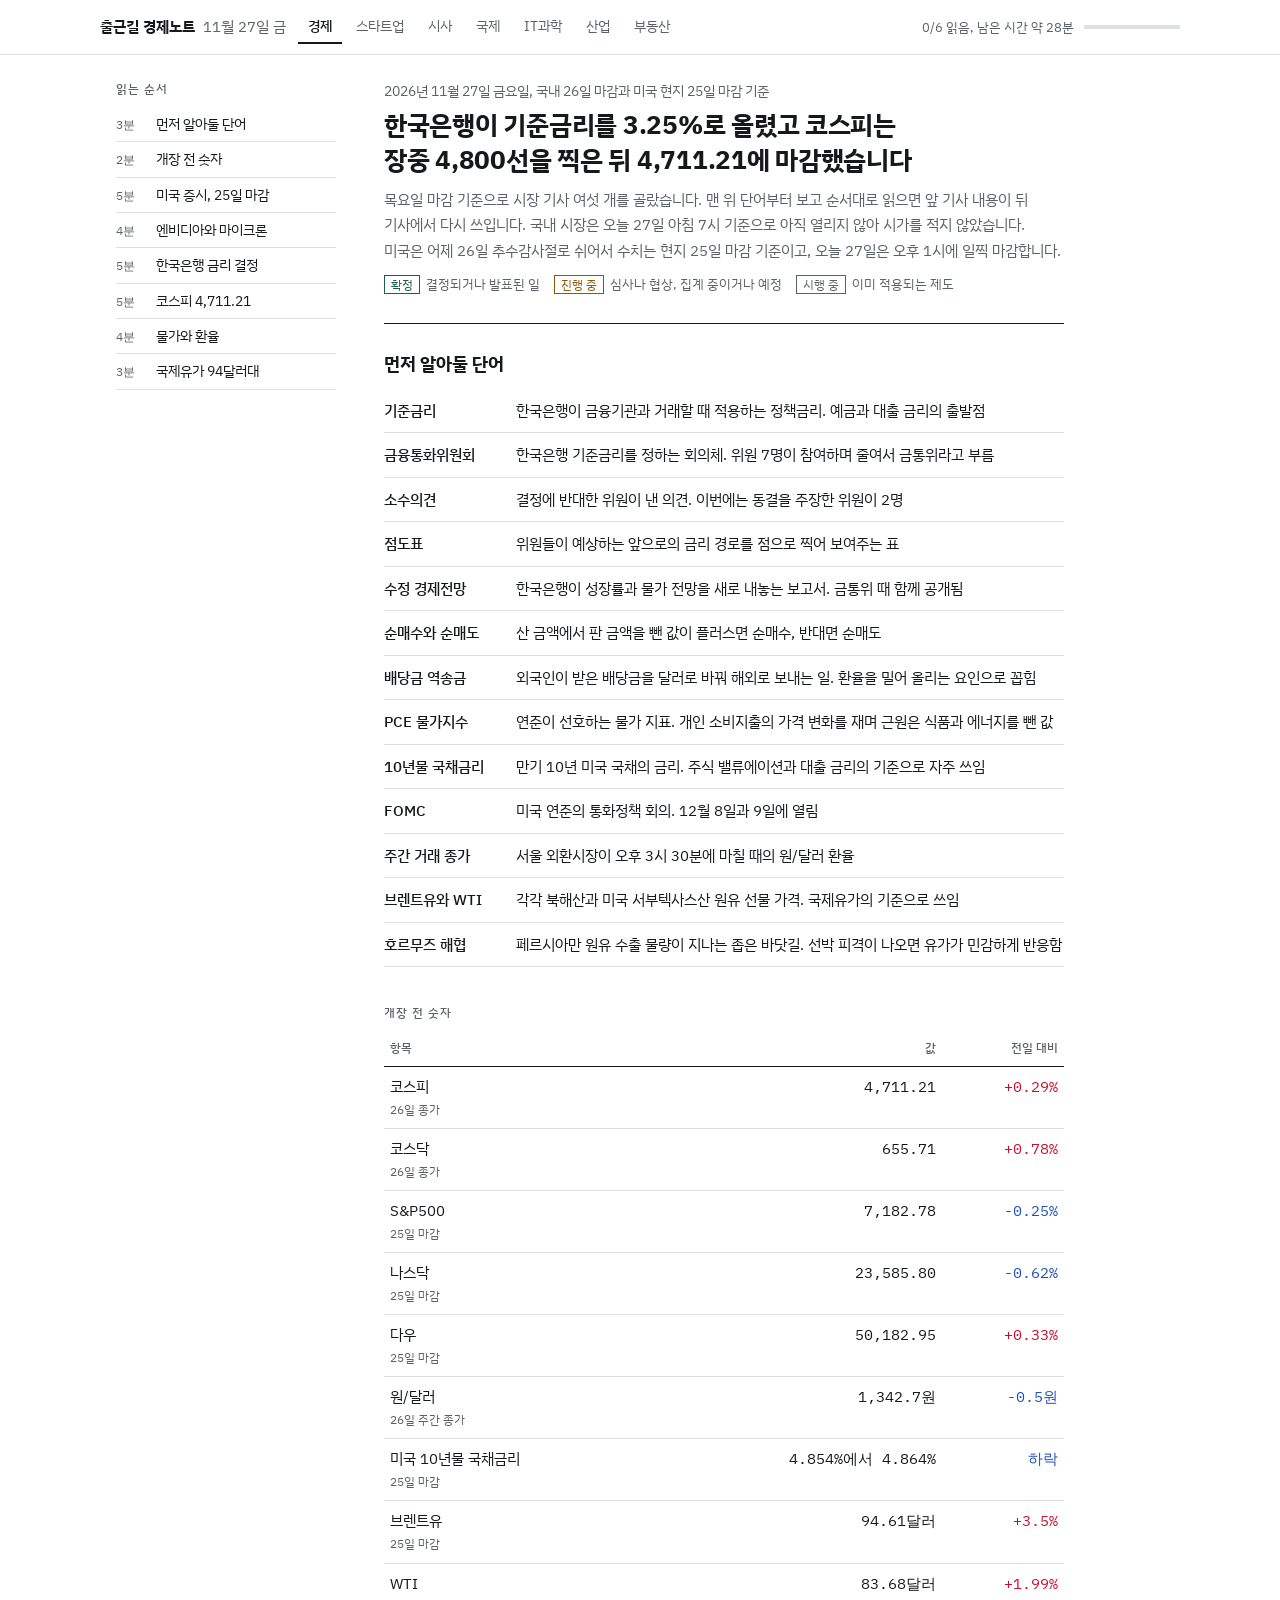
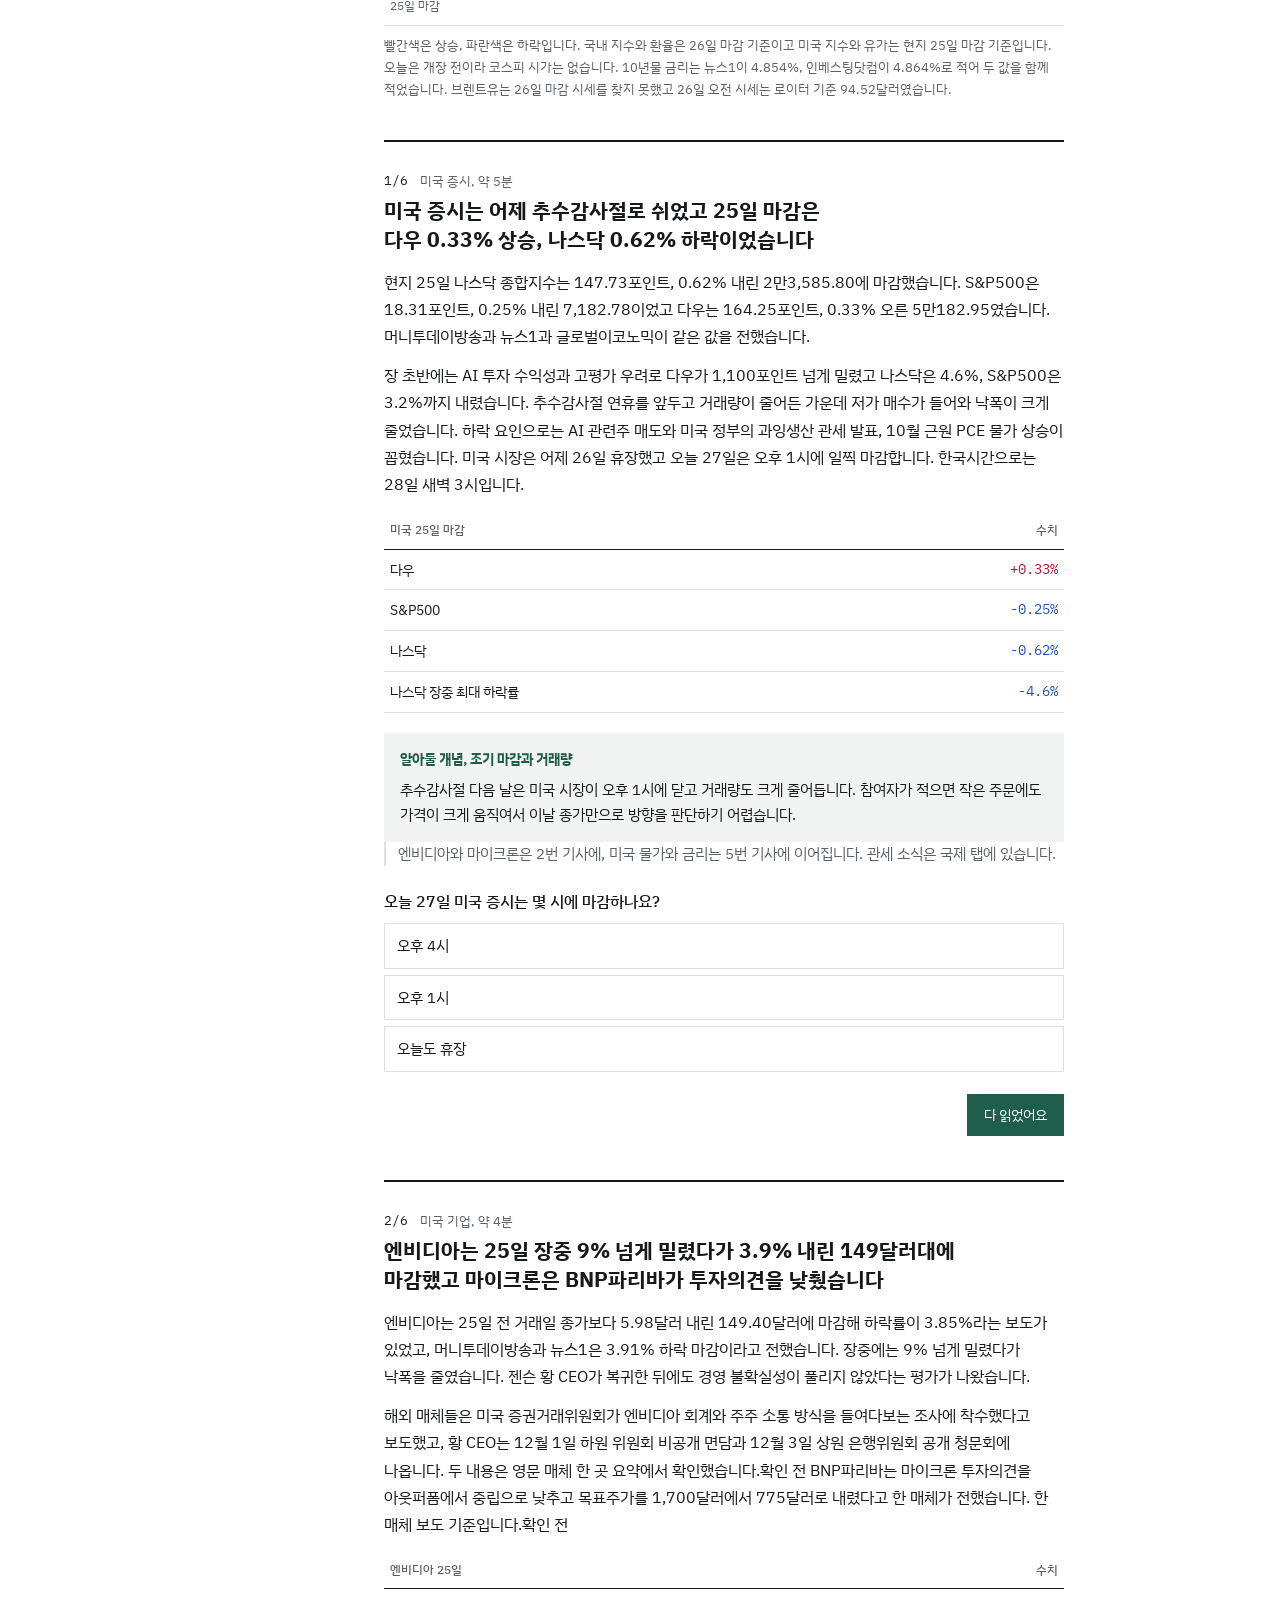
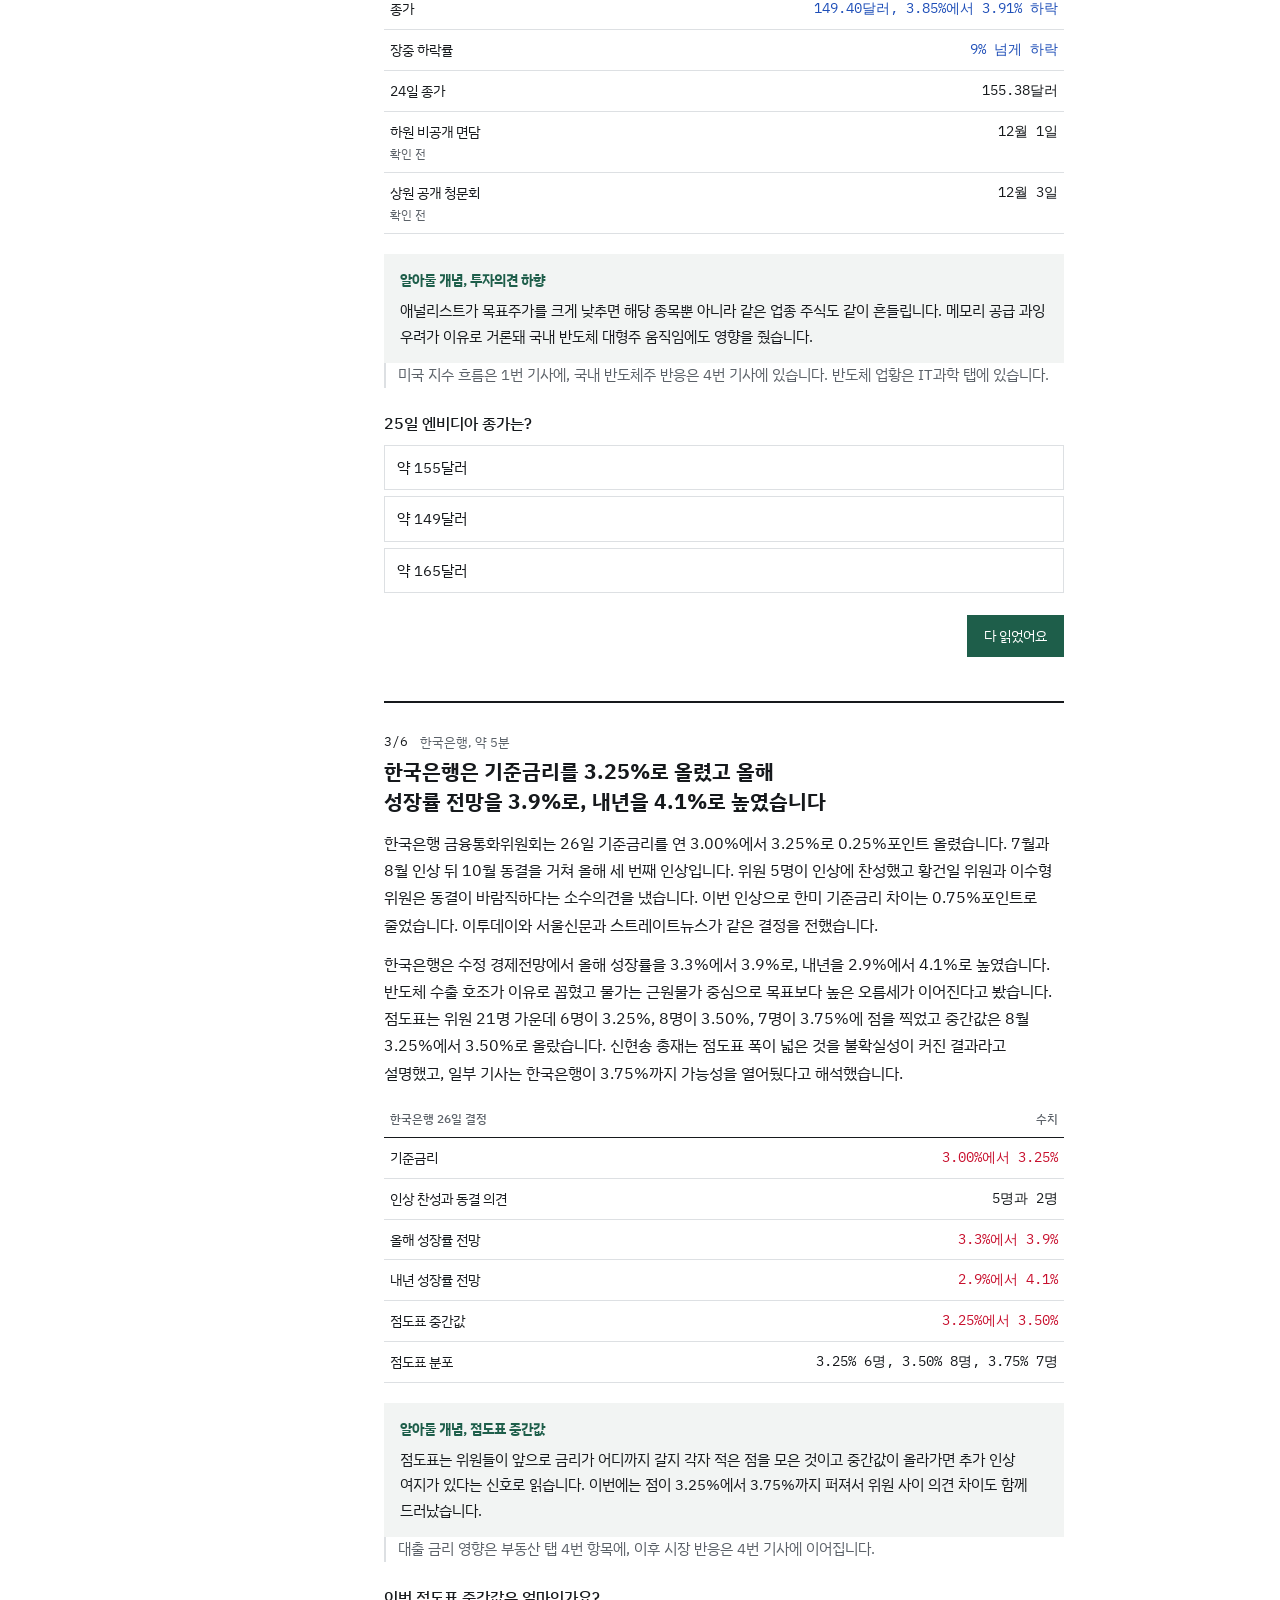
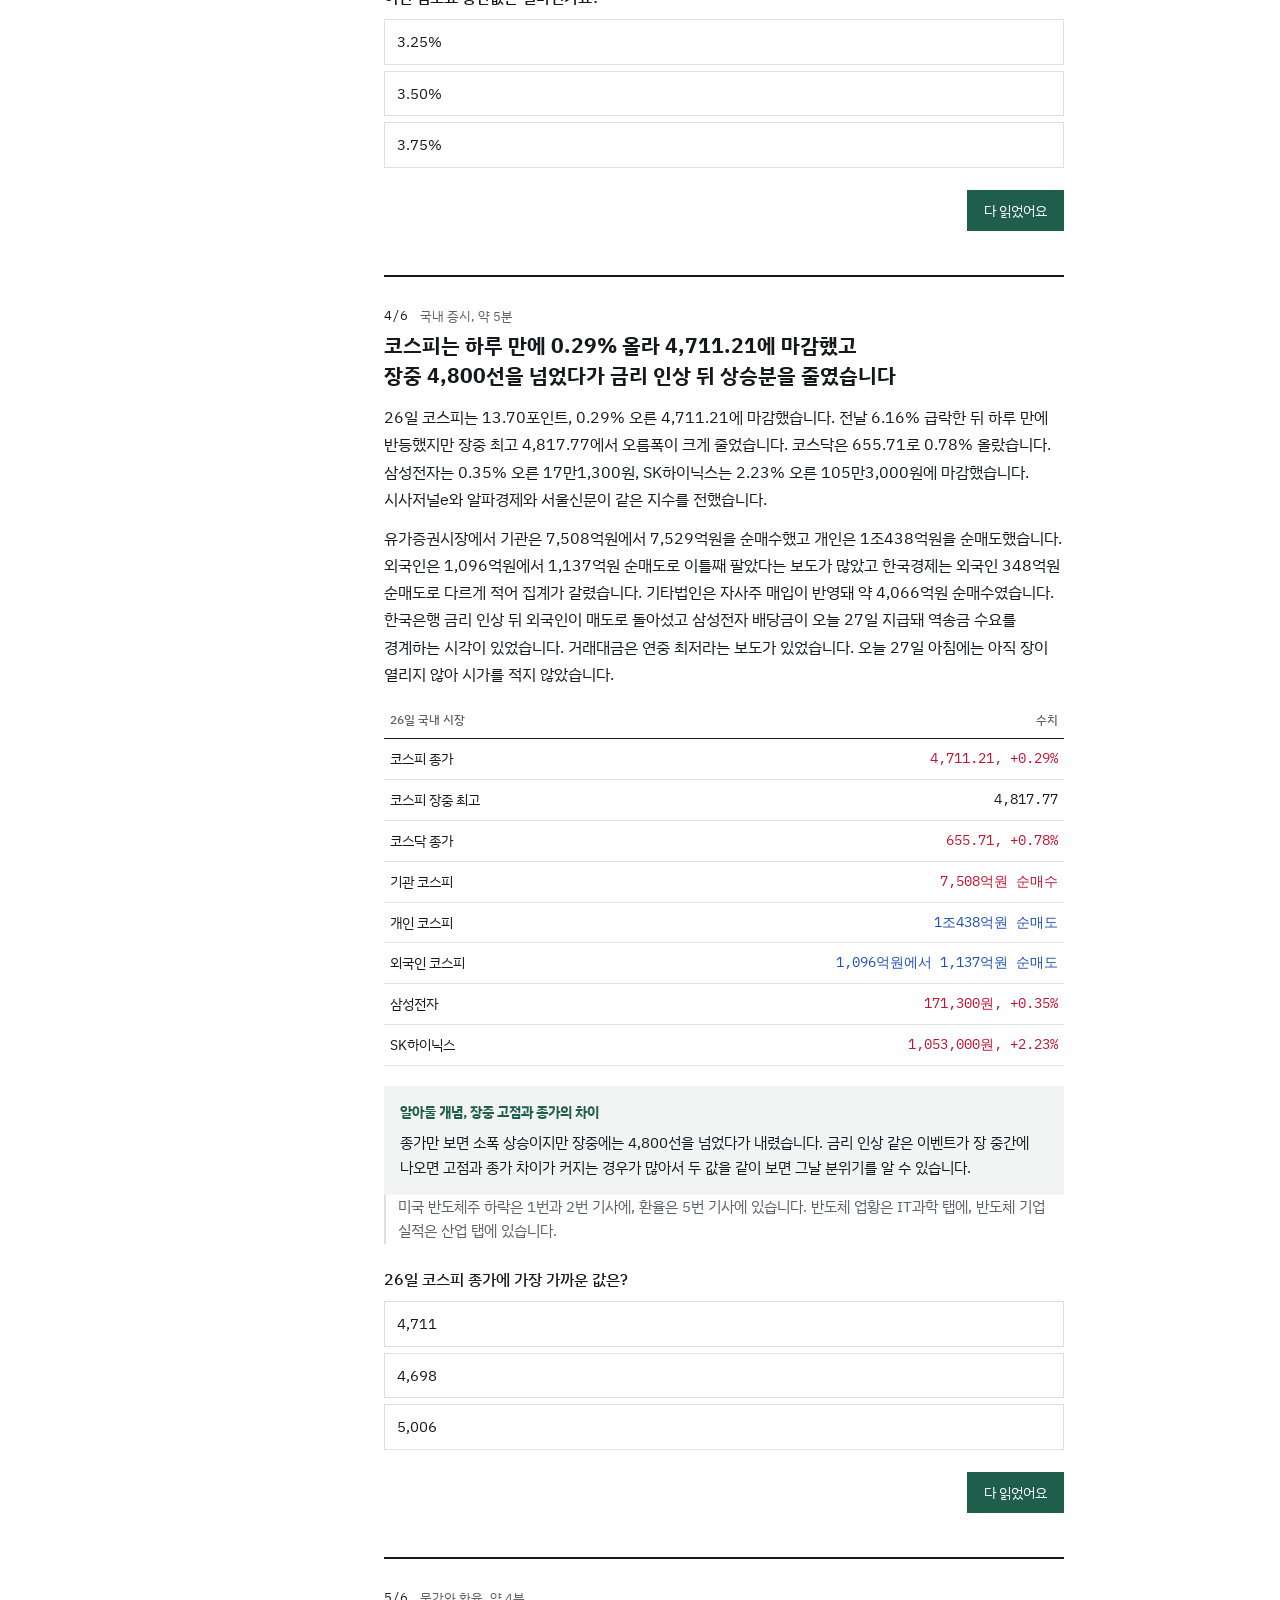
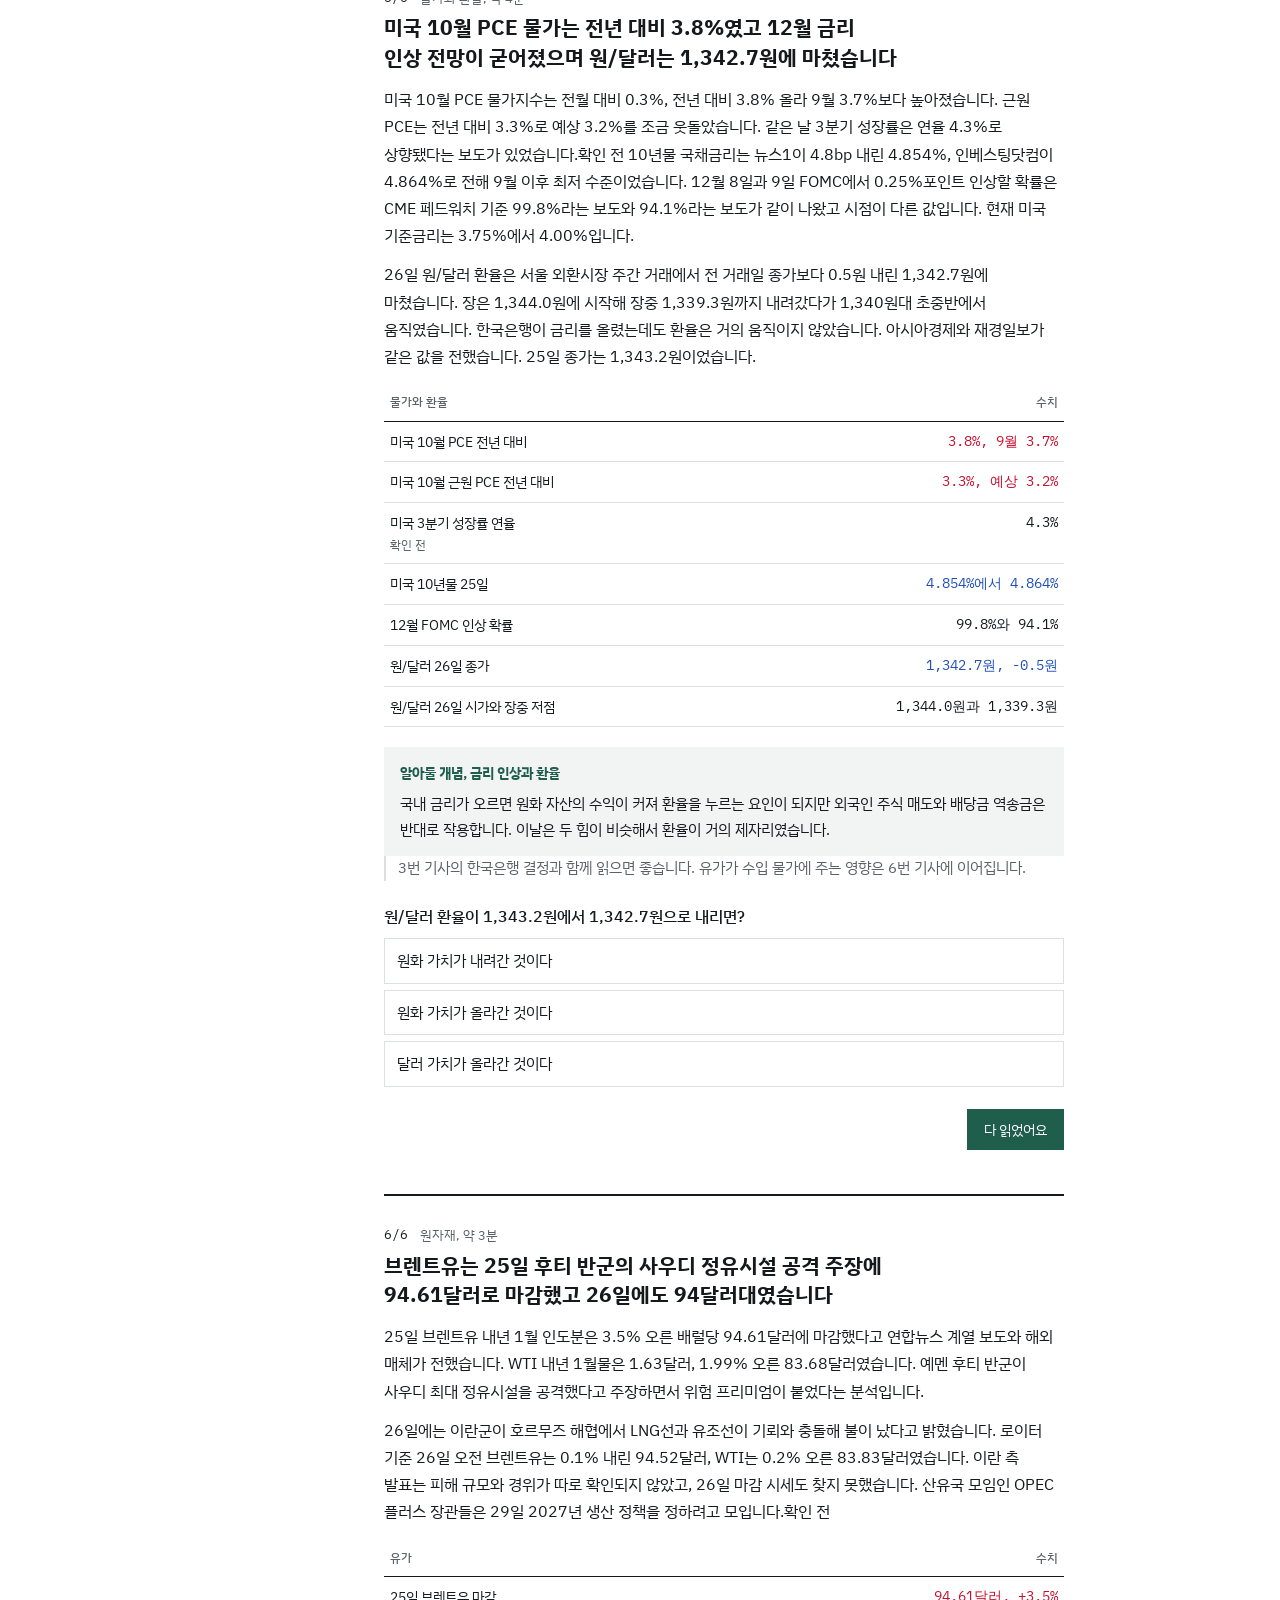
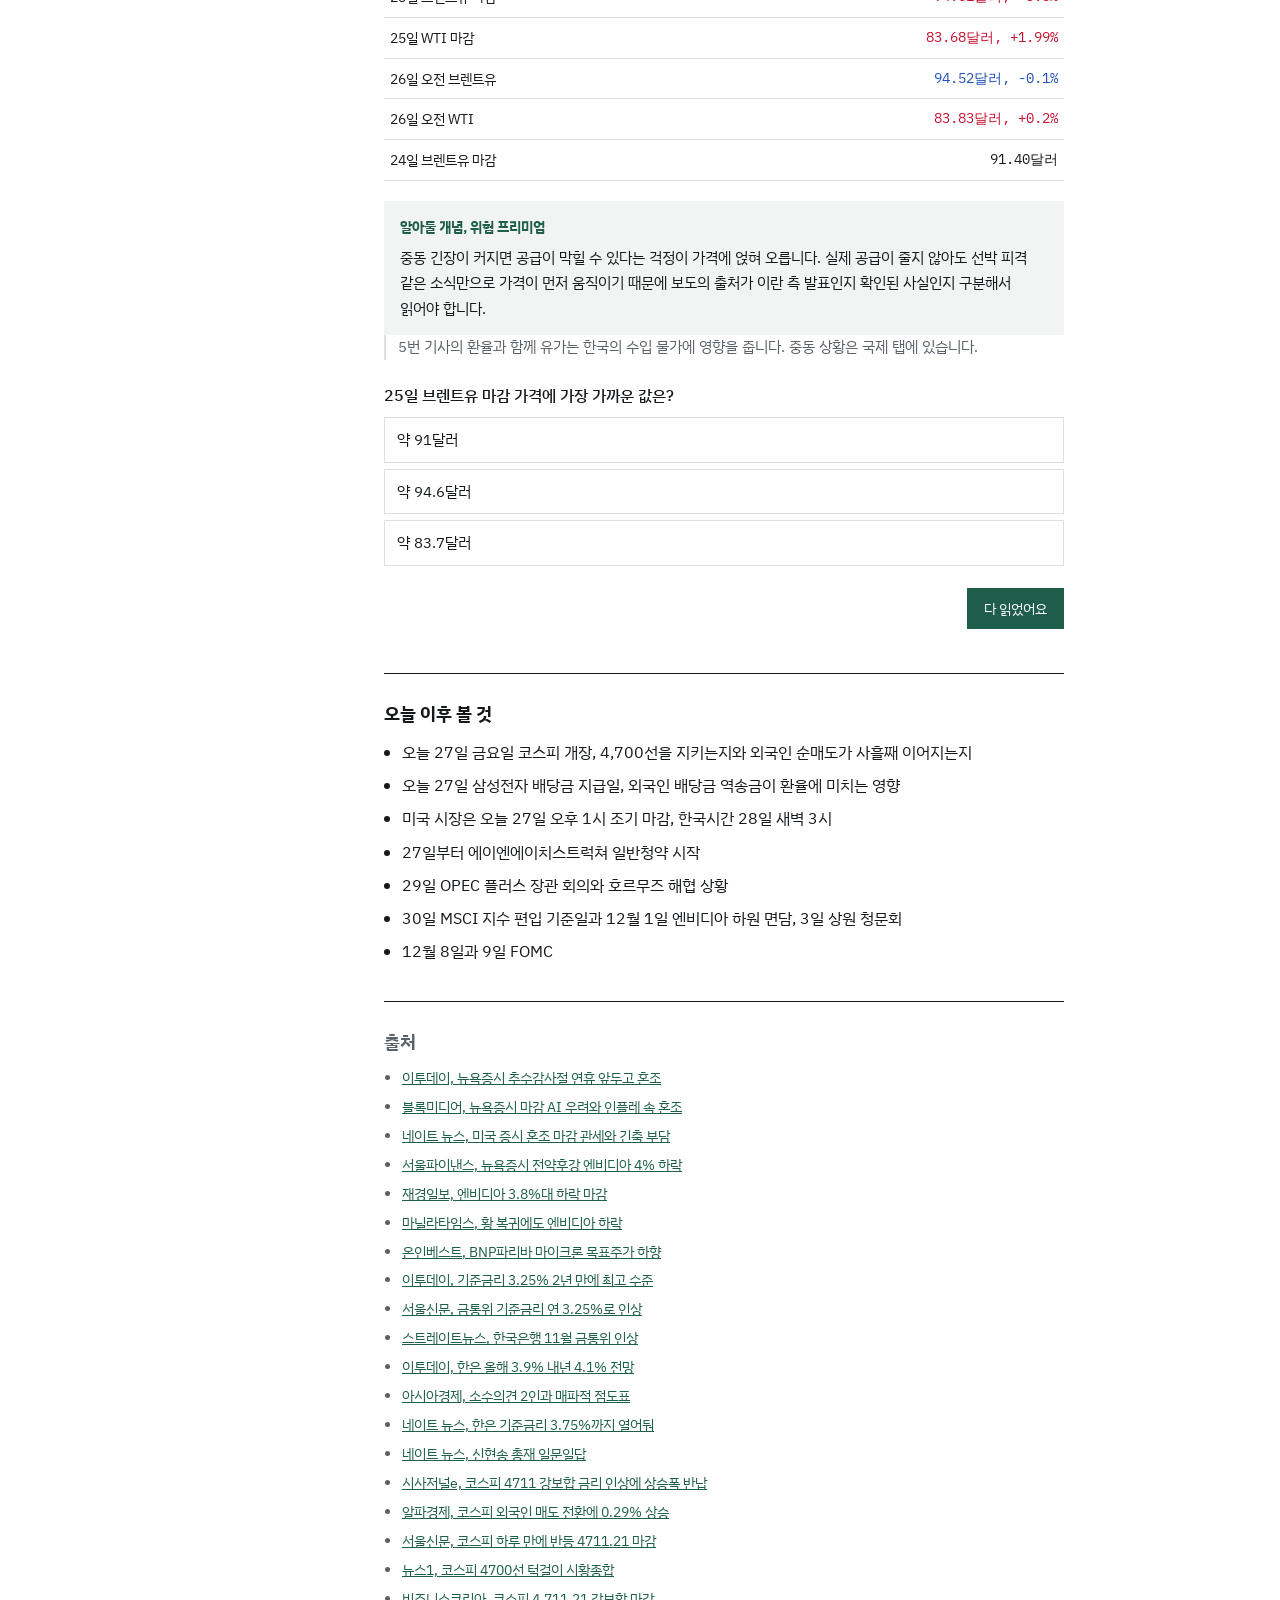
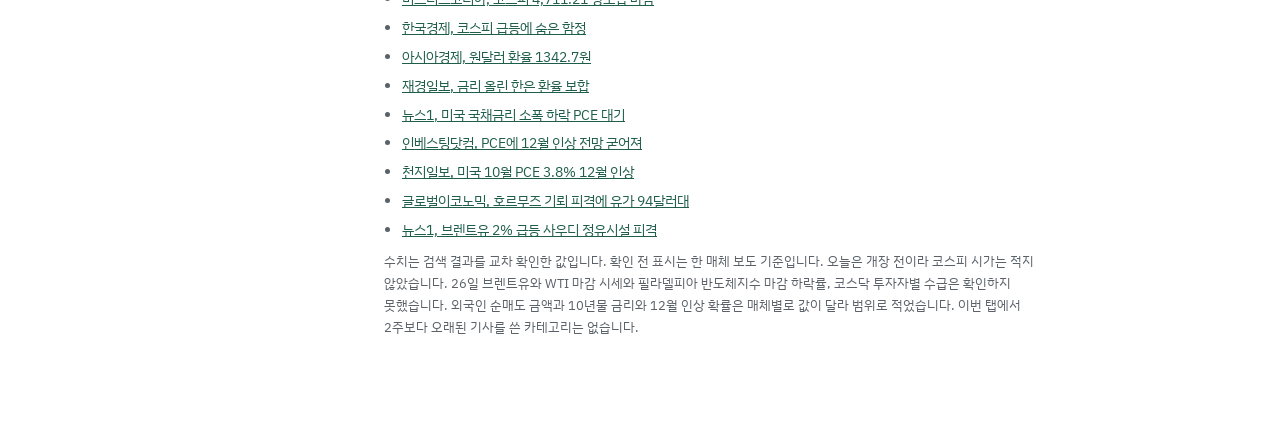
==== commit 92436a6b: "2026-11-27 뉴스 갱신 - 경제 기사 6건 교체, 한국은행 금리 인상과 코스피 26일 마감 반영 - 스타트업 아보메드 투자와 에이엔에이치스트럭쳐 청약 일정 갱신 - 시사 윤" ====
--- a/index.html
+++ b/index.html
@@ -13,7 +13,7 @@
 <body>
 <header class="topbar">
   <div class="topbar-in">
-    <div class="brand">출근길 경제노트<span>11월 26일 목</span></div>
+    <div class="brand">출근길 경제노트<span>11월 27일 금</span></div>
     <nav class="tabs" aria-label="노트 선택">
       <a href="#econ" data-tab="econ" aria-current="page">경제</a>
       <a href="#startup" data-tab="startup">스타트업</a>
@@ -30,7 +30,7 @@
   </div>
 </header>
 
-<div class="wrap" data-date="2026-11-26">
+<div class="wrap" data-date="2026-11-27">
   <nav class="toc" aria-label="오늘 읽을 순서">
     <h2>읽는 순서</h2>
     <ol id="toc-startup" data-toc="startup" hidden>
@@ -78,11 +78,11 @@
     <ol id="toc" data-toc="econ">
       <li data-for="glossary"><a href="#glossary"><span class="t">3분</span>먼저 알아둘 단어</a></li>
       <li data-for="quotes"><a href="#quotes"><span class="t">2분</span>개장 전 숫자</a></li>
-      <li data-for="s1"><a href="#s1"><span class="t">5분</span>미국 증시, 25일</a></li>
+      <li data-for="s1"><a href="#s1"><span class="t">5분</span>미국 증시, 25일 마감</a></li>
       <li data-for="s2"><a href="#s2"><span class="t">4분</span>엔비디아와 마이크론</a></li>
-      <li data-for="s3"><a href="#s3"><span class="t">4분</span>금리와 중앙은행</a></li>
-      <li data-for="s4"><a href="#s4"><span class="t">5분</span>코스피 4,697.51</a></li>
-      <li data-for="s5"><a href="#s5"><span class="t">3분</span>원/달러 1,343.2원</a></li>
+      <li data-for="s3"><a href="#s3"><span class="t">5분</span>한국은행 금리 결정</a></li>
+      <li data-for="s4"><a href="#s4"><span class="t">5분</span>코스피 4,711.21</a></li>
+      <li data-for="s5"><a href="#s5"><span class="t">4분</span>물가와 환율</a></li>
       <li data-for="s6"><a href="#s6"><span class="t">3분</span>국제유가 94달러대</a></li>
     </ol>
   </nav>
@@ -90,8 +90,8 @@
   <main>
    <div id="view-issues" data-view="issues" data-base="2" data-end="issues-sources" hidden>
     <div class="head">
-      <p class="date">2026년 11월 26일 목요일, 최근 2주 기사 기준</p>
-      <h1>예산안은 미래대응기금을 두고 여야가 평행선이고, 한덕수 전 총리 파기환송심 첫 공판은 12월 15일로 잡혔습니다</h1>
+      <p class="date">2026년 11월 27일 금요일, 최근 2주 기사 기준</p>
+      <h1>윤석열 전 대통령의 위증 사건 무죄가 확정됐고, 예산안은 미래대응기금을 두고 법정 시한 5일 전까지 평행선입니다</h1>
       <p>업무 대화나 시장 흐름에 자주 나오는 국내 소식을 세 갈래로 묶었습니다. 국제 소식은 국제 탭에 있습니다. 단어 정리를 포함해 약 12분 분량입니다.</p>
       <div class="legend">
         <span><span class="tag fact">확정</span>결정되거나 발표된 일</span>
@@ -103,29 +103,29 @@
     <section class="end-block glossary" id="issues-glossary">
       <h2>먼저 알아둘 단어</h2>
       <dl>
+        <div class="row"><dt>예산안조정소위</dt><dd>예결위 안에서 항목별 증감액을 조정하는 소위원회</dd></div>
         <div class="row"><dt>소소위</dt><dd>예결위원장과 여야 간사 등 소수만 참여해 쟁점 예산을 조율하는 비공식 협의체</dd></div>
-        <div class="row"><dt>예산안조정소위</dt><dd>예결위 안에서 항목별 증감액을 조정하는 소위원회</dd></div>
-        <div class="row"><dt>미래대응기금</dt><dd>정부가 새로 추진하는 162조3,000억원 규모 기금. 올해 예산 심사의 최대 쟁점</dd></div>
+        <div class="row"><dt>미래대응기금</dt><dd>정부가 새로 추진하는 162조원 규모 기금. 올해 예산 심사의 최대 쟁점</dd></div>
         <div class="row"><dt>법정 처리 시한</dt><dd>헌법이 정한 예산안 처리 기한. 올해는 12월 2일</dd></div>
-        <div class="row"><dt>특활비</dt><dd>사용처 증빙 부담이 작은 특수활동비. 청와대 예산 82억5,100만원이 쟁점</dd></div>
+        <div class="row"><dt>예산 부수법안</dt><dd>예산안과 함께 처리하는 세입과 기금 관련 법안. 정해진 날까지 심사를 못 마치면 본회의에 자동 부의됨</dd></div>
         <div class="row"><dt>특별검사</dt><dd>특정 사건을 맡아 독립적으로 수사하는 검사. 수사 대상과 기간은 특검법이 정함</dd></div>
         <div class="row"><dt>탄핵소추</dt><dd>국회가 고위 공직자를 파면해 달라고 헌법재판소에 요구하는 절차</dd></div>
-        <div class="row"><dt>파기환송과 파기환송심</dt><dd>상급심이 하급심 판결을 깨고 다시 재판하라고 돌려보내는 결정과 그 뒤 열리는 재판</dd></div>
+        <div class="row"><dt>상고 기각과 파기환송</dt><dd>대법원이 상고를 받아들이지 않고 원심을 확정하는 결정과, 원심을 깨고 하급심으로 돌려보내는 결정</dd></div>
         <div class="row"><dt>부양의무자 기준</dt><dd>수급 신청자의 가족이 부양할 수 있는지를 따지는 조건</dd></div>
       </dl>
     </section>
 
     <article class="story" id="p1" data-min="4">
       <div class="story-meta"><span class="n">1/3</span><span>국내 정치, 약 4분</span></div>
-      <h2>예결위 소소위가 가동돼 미래대응기금을 놓고 협상 중이고 조작기소 특검 후보 추천 시한이 이번 주입니다</h2>
-      <ul class="items">
-        <li>
-          <div class="item-head"><span class="tag plan">진행 중</span><strong>예산안 심사, 소소위 가동과 청와대 특활비 보류</strong><span class="when">11월 25일 보도</span></div>
-          <p>예결위는 24일 예결위원장과 여야 간사와 기획예산처 관계자가 참여하는 소소위를 가동했습니다. 같은 날 예산안조정소위는 청와대 특활비 82억5,100만원을 두고 여야가 부딪혀 심사를 보류했습니다. 민주당은 원안 유지, 국민의힘은 전액 삭감을 주장합니다. 최대 쟁점은 162조3,000억원 규모 미래대응기금으로 국민의힘은 전액 삭감과 지방교부세 원상 복구를, 민주당은 기금 신설 양보 불가를 내세웁니다. 예산소위는 재경위의 기금 설치 법안 처리를 하루 더 지켜보자는 민주당 요구에 따라 26일 기금 심사에 들어가기로 했다고 보도됐습니다. 25일 한국경제는 기금 심사가 평행선이라고 전했고, 26일자 네이트 뉴스 기사는 제목만 확인했는데 법 처리 순서를 두고 다투다 심사를 시작하지 못했다는 취지입니다. 처리 시한은 12월 2일이고 합의가 안 되면 과반 의석의 민주당이 단독 처리할 수 있다는 전망이 있습니다.</p>
-        </li>
-        <li>
-          <div class="item-head"><span class="tag plan">진행 중</span><strong>조작기소 특검 후보 추천 절차</strong><span class="when">11월 23일에서 24일 보도</span></div>
-          <p>민주당과 국민의힘과 조국혁신당이 후보를 한 명씩 추천하고 대통령이 3일 안에 임명합니다. 이재명 대통령이 추천권을 가진 정당에 서면으로 추천을 의뢰할 시한이 24일이었습니다. 민주당은 정당 추천을 26일까지로 보고 후보 2명에서 3명을 검토 중이라고 했고, 한 기사는 24일 의뢰와 당일 도달을 가정하면 기한이 27일이라고 계산했습니다. 국민의힘은 18일 의원총회에서 추천 거부를 밝혔고 특검법은 19일 공포됐습니다. 기한 안에 추천이 없으면 추천권을 포기한 것으로 보아 임명 절차가 진행될 수 있다고 보도됐습니다. 실제 추천 결과는 26일 아침까지 확인하지 못했습니다.</p>
+      <h2>예결소위가 미래대응기금 심사를 미뤘고 조작기소 특검 후보 두 명이 정해졌습니다</h2>
+      <ul class="items">
+        <li>
+          <div class="item-head"><span class="tag plan">진행 중</span><strong>미래대응기금 심사 보류와 원내 협상</strong><span class="when">11월 26일 보도</span></div>
+          <p>26일 예결위 예산안조정소위에서 정부의 미래대응기금 신설을 두고 공방이 이어져 심사가 보류됐습니다. 민주당은 기금을 신설하되 일부를 지방 재정 지원에 쓰자고 했고 국민의힘은 폐지를 요구했습니다. 국민의힘은 기금 여유자금 104조4,000억원 전액 삭감과 지방교부세 감소 추정액 30조5,000억원 원상 복구를 내세웁니다. 박홍근 기획예산처 장관이 김민석 민주당 대표와 한병도 원내대표를 만나 쟁점을 논의했습니다. 기금 관련 예산 부수법안은 30일까지 심사를 마쳐야 하고 못 마치면 정부안이 본회의에 자동 부의됩니다. 법정 처리 시한은 12월 2일입니다. 아시아경제와 네이트 뉴스가 전했고 27일 협상 결과는 확인하지 못했습니다.</p>
+        </li>
+        <li>
+          <div class="item-head"><span class="tag plan">진행 중</span><strong>조작기소 특검 후보 확정</strong><span class="when">11월 26일 보도</span></div>
+          <p>더불어민주당은 검사 출신 이임성 변호사를, 조국혁신당은 판사 출신 이정훈 변호사를 후보로 추천했습니다. 국민의힘은 특검 자체에 반대해 추천을 거부했습니다. 이재명 대통령은 후보 중 한 명을 3일 안에 임명해야 합니다. 뉴스핌과 더퍼블릭 보도를 확인했고 국민의힘 최고위에서 공개 충돌이 있었다는 내용도 있었으나 세부는 적지 않았습니다.</p>
         </li>
         <li>
           <div class="item-head"><span class="tag plan">진행 중</span><strong>민주당 조희대 대법원장 탄핵소추안 준비</strong><span class="when">11월 23일 보도</span></div>
@@ -133,58 +133,90 @@
         </li>
       </ul>
       <div class="concept">
-        <h3>알아둘 개념, 소소위</h3>
-        <p>소소위는 예결위 안에서 위원장과 여야 간사 등 소수만 모여 쟁점 예산을 막후에서 조율하는 비공식 협의체입니다. 공식 회의록이 남지 않고 합의가 한 번에 이뤄지는 경우가 많아 예산 처리 막판에 가동되고, 문화일보 사설은 이를 밀실 심의라고 비판했습니다.</p>
-      </div>
-      <p class="link">예산안과 세제는 부동산 탭 2번 기사에도 이어집니다.</p>
+        <h3>알아둘 개념, 법정 처리 시한과 자동 부의</h3>
+        <p>예산안은 법으로 12월 2일까지 처리하게 돼 있지만 처리가 늦어지는 해가 많습니다. 예산 부수법안은 정해진 날까지 심사를 마치지 못하면 정부안이 그대로 본회의에 올라가기 때문에 여야 모두 시한 직전에 협상 속도를 냅니다.</p>
+      </div>
       <div class="story-foot"><button type="button" class="done-btn" data-done="p1" aria-pressed="false">다 읽었어요</button></div>
     </article>
 
     <article class="story" id="p2" data-min="4">
       <div class="story-meta"><span class="n">2/3</span><span>사법, 약 4분</span></div>
-      <h2>한덕수 전 총리 파기환송심 첫 공판이 12월 15일로 잡혔습니다</h2>
-      <ul class="items">
+      <h2>윤석열 전 대통령의 한덕수 재판 위증 사건 무죄가 확정됐고 함영주 회장은 파기환송심에서 무죄를 받았습니다</h2>
+      <ul class="items">
+        <li>
+          <div class="item-head"><span class="tag fact">확정</span><strong>윤석열 전 대통령 위증 혐의 무죄 확정</strong><span class="when">11월 26일</span></div>
+          <p>대법원 1부는 조은석 내란특검팀의 상고를 기각해 한덕수 전 총리 재판에서 한 위증 혐의에 무죄를 선고한 원심을 확정했습니다. 특검이 기소한 사건 가운데 첫 무죄 확정이라고 보도됐습니다. 1심과 2심은 발언을 기억에 반하는 허위 진술로 보기 어렵다고 판단했습니다. 서울신문과 뉴스1과 더퍼블릭이 같은 결과를 전했습니다.</p>
+        </li>
+        <li>
+          <div class="item-head"><span class="tag fact">확정</span><strong>함영주 하나금융 회장 채용 업무방해 파기환송심 무죄</strong><span class="when">11월 26일</span></div>
+          <p>서울서부지법 형사항소2-3부는 26일 파기환송심 선고에서 검사의 항소를 기각하고 무죄를 선고했습니다. 대법원이 앞서 무죄 취지로 파기환송한 사건입니다. 한국경제와 ESG경제와 1코노미뉴스가 전했습니다.</p>
+        </li>
+        <li>
+          <div class="item-head"><span class="tag fact">확정</span><strong>구본성 전 아워홈 부회장 횡령 배임 대법원 파기환송</strong><span class="when">11월 26일</span></div>
+          <p>대법원 1부는 징역 3년에 집행유예 4년을 선고한 원심을 깨고 사건을 서울고법으로 돌려보냈습니다. 일부 무죄 취지라고 보도됐습니다. 아시아투데이 한 곳에서 세부 내용을 확인했고 한 매체 보도 기준입니다.<span class="sub">확인 전</span></p>
+        </li>
         <li>
           <div class="item-head"><span class="tag plan">진행 중</span><strong>한덕수 전 총리 파기환송심 첫 공판</strong><span class="when">11월 24일 보도</span></div>
           <p>서울고법 형사1부가 12월 15일 오후 2시를 첫 공판기일로 지정했습니다. 사건은 20일 배당됐습니다. 내란특검 측은 파기환송심도 항소심이라 3개월 안 선고가 필요하다는 입장이지만 특검법에 별도 규정이 없어 해당 기간 적용 여부는 재판부가 판단합니다. 아주경제와 굿뉴스와 데일리안이 같은 일정을 전했습니다.</p>
         </li>
-        <li>
-          <div class="item-head"><span class="tag fact">확정</span><strong>대법원 전원합의체 파기환송 판결</strong><span class="when">11월 19일, 어제 소식은 아님</span></div>
-          <p>대법원 전원합의체는 징역 15년을 선고한 원심을 깨고 서울고법으로 돌려보냈습니다. 국무회의 심의 외관 형성 부분은 무죄 취지로 보았고 계엄 선포 뒤 서명 종용과 국회와 언론사 봉쇄 논의는 적극 가담으로 인정했다고 보도됐습니다. 코리아타임스와 UPI가 판결 사실을 전했습니다. 표결이 9대 3이었다는 내용은 한 영문 요약에서만 나왔습니다.<span class="sub">확인 전</span> 판결 직후 여권에서 대법원장 탄핵론이 나왔고 1번 기사에 이어집니다.</p>
-        </li>
-      </ul>
-      <div class="concept">
-        <h3>알아둘 개념, 파기환송심</h3>
-        <p>대법원이 원심을 깨고 다시 재판하라고 돌려보낸 뒤 열리는 재판입니다. 하급심은 대법원이 판단한 법리에 따라야 하므로 이번에는 서울고법이 대법원 판단을 전제로 형량을 새로 정합니다.</p>
-      </div>
-      <p class="link">탄핵소추안 준비는 1번 기사에 있습니다. 25일 대법원 선고 일정은 확인하지 못했습니다.</p>
+      </ul>
+      <div class="concept">
+        <h3>알아둘 개념, 상고 기각과 파기환송</h3>
+        <p>대법원이 상고를 기각하면 원심 판결이 그대로 확정되고, 파기환송이면 하급심이 다시 재판합니다. 같은 날 선고라도 이후 절차가 전혀 다릅니다. 법률신문 일정표에 올라 있던 김만배 씨 선고 결과는 확인하지 못했습니다.</p>
+      </div>
+      <p class="link">앞의 한덕수 전 총리 파기환송심은 12월 15일 첫 공판이 예정돼 있습니다.</p>
       <div class="story-foot"><button type="button" class="done-btn" data-done="p2" aria-pressed="false">다 읽었어요</button></div>
     </article>
 
     <article class="story" id="p3" data-min="4">
       <div class="story-meta"><span class="n">3/3</span><span>사회와 생활, 약 4분</span></div>
-      <h2>정부는 생계급여 선정 기준을 2030년까지 중위소득 35%로 높이는 기초생활보장 종합계획을 발표했습니다</h2>
+      <h2>정부는 생계급여 선정 기준을 2030년까지 중위소득 35%로 높이고 12월 1일부터 본인부담률 인하가 시행됩니다</h2>
       <ul class="items">
         <li>
           <div class="item-head"><span class="tag plan">진행 중</span><strong>제4차 기초생활보장 종합계획 2027년에서 2029년</strong><span class="when">11월 23일 발표</span></div>
           <p>보건복지부는 제81차 중앙생활보장위원회 심의를 거쳐 3년 계획을 발표했습니다. 생계급여 선정 기준은 현재 기준 중위소득 32%이고 2028년부터 매년 1%포인트씩 올려 2030년 35%까지 높입니다. 중증장애인 가구의 부양의무자 기준은 폐지하고 약 2만 가구가 혜택을 받을 전망입니다. 75세 이상 노인 가구는 2030년까지 단계 폐지를 검토하며 포함하면 약 7만8천 가구입니다. 위기 가구에는 읍면동이 30만원을 당일 지원하는 제도를 새로 만듭니다. 참여연대는 과제 다수가 검토 단계이고 약속이 미뤄졌다고 비판했습니다. 세계일보와 아시아경제가 같은 내용을 전했습니다.</p>
         </li>
         <li>
+          <div class="item-head"><span class="tag plan">진행 중</span><strong>희귀 중증난치질환자 본인부담률 10%에서 7%로</strong><span class="when">12월 1일 시행 예정, 보도일 확인 못함</span></div>
+          <p>건강보험정책심의위원회 의결에 따라 12월 1일부터 희귀 중증난치질환자 약 136만명의 본인부담률이 10%에서 7%로 낮아진다고 보도됐습니다. 인슐린자동주입기와 연속혈당측정기 본인부담도 10%로 줄어듭니다. 기사 날짜를 확인하지 못했고 한 매체 보도 기준입니다.<span class="sub">확인 전</span></p>
+        </li>
+        <li>
           <div class="item-head"><span class="tag plan">진행 중</span><strong>성평등 전담조직 25개 부처로 확대</strong><span class="when">12월 1일 시행 예정</span></div>
           <p>직제 개정안이 24일 국무회의를 통과해 12월 1일부터 전담부서를 둔 부처가 현재 10곳에서 25곳으로 늘어납니다. 국토교통부도 새로 설치하는 곳에 들어갑니다. 한 매체 보도 기준입니다.<span class="sub">확인 전</span></p>
         </li>
       </ul>
       <div class="concept">
-        <h3>알아둘 개념, 중위소득과 선정 기준</h3>
-        <p>생계급여는 가구 소득이 기준 중위소득의 일정 비율 아래일 때 받습니다. 비율이 32%에서 35%로 오르면 같은 가구라도 받을 수 있는 소득 상한이 올라가 수급 대상이 넓어집니다. 적용은 2028년부터 단계적입니다.</p>
-      </div>
-      <p class="link">부동산 세제와 대출 제도 변경은 부동산 탭에 있습니다.</p>
+        <h3>알아둘 개념, 본인부담률</h3>
+        <p>본인부담률은 진료비 가운데 환자가 직접 내는 비율입니다. 같은 병이라도 질환 유형과 진료 종류에 따라 다르게 정해지고 건강보험정책심의위원회가 조정합니다.</p>
+      </div>
+      <p class="link">종부세 고지 소식은 부동산 탭 2번 항목에 있습니다.</p>
       <div class="story-foot"><button type="button" class="done-btn" data-done="p3" aria-pressed="false">다 읽었어요</button></div>
     </article>
 
     <section class="end-block sources" id="issues-sources">
       <h2>출처</h2>
       <ul>
+        <li><a href="https://m.news.nate.com/view/20261126n39241" target="_blank" rel="noopener">네이트 뉴스, 예결소위 미래대응기금 심사 보류</a></li>
+        <li><a href="https://m.news.nate.com/view/20261126n35638" target="_blank" rel="noopener">네이트 뉴스, 예산 D-6 여야 협상 난항</a></li>
+        <li><a href="https://view.asiae.co.kr/article/2026112610483510658" target="_blank" rel="noopener">아시아경제, 미래대응기금 막판 심사</a></li>
+        <li><a href="https://www.jeonmae.co.kr/news/articleView.html?idxno=1314303" target="_blank" rel="noopener">전국매일신문, 새해 예산안 처리 임박</a></li>
+        <li><a href="https://www.newspim.com/news/view/20261126001250" target="_blank" rel="noopener">뉴스핌, 조작기소 특검 후보 확정</a></li>
+        <li><a href="https://www.thepublic.kr/news/articleView.html?idxno=328664" target="_blank" rel="noopener">더퍼블릭, 윤석열 위증 대법 최종 무죄</a></li>
+        <li><a href="https://www.seoul.co.kr/news/society/law/2026/11/26/20261126500108" target="_blank" rel="noopener">서울신문, 윤석열 위증 혐의 벗어</a></li>
+        <li><a href="https://www.news1.kr/society/court-prosecution/6367176" target="_blank" rel="noopener">뉴스1, 윤석열 위증 무죄 확정</a></li>
+        <li><a href="https://m.sedaily.com/article/20119512" target="_blank" rel="noopener">서울경제, 3대 특검 10건 중 7건</a></li>
+        <li><a href="https://www.hankyung.com/article/2026112631171" target="_blank" rel="noopener">한국경제, 함영주 채용비리 8년 만에 무죄</a></li>
+        <li><a href="https://www.esgeconomy.com/news/articleView.html?idxno=17563" target="_blank" rel="noopener">ESG경제, 함영주 회장 사법리스크 벗다</a></li>
+        <li><a href="https://www.asiatoday.co.kr/kn/view.php?key=20261126010010585" target="_blank" rel="noopener">아시아투데이, 구본성 전 아워홈 부회장 파기환송</a></li>
+        <li><a href="https://www.lawtimes.co.kr/news/articleView.html?idxno=230066" target="_blank" rel="noopener">법률신문, 오늘의 법조 11월 26일</a></li>
+        <li><a href="https://www.ajunews.com/view/20261124112547841" target="_blank" rel="noopener">아주경제, 한덕수 파기환송심 첫 공판</a></li>
+        <li><a href="https://www.seoul.co.kr/news/politics/2026/11/23/20261123500112" target="_blank" rel="noopener">서울신문, 조희대 탄핵소추안</a></li>
+        <li><a href="https://www.fnnews.com/news/202611231547535026" target="_blank" rel="noopener">파이낸셜뉴스, 대법원장 탄핵소추안</a></li>
+        <li><a href="https://www.segye.com/newsView/20261123514784" target="_blank" rel="noopener">세계일보, 4차 기초생활보장 종합계획</a></li>
+        <li><a href="https://view.asiae.co.kr/article/2026112315200900751" target="_blank" rel="noopener">아시아경제, 기초생활보장 종합계획</a></li>
+        <li><a href="https://peoplepower21.org/welfare/2056838" target="_blank" rel="noopener">참여연대, 기초생활보장 종합계획 논평</a></li>
+        <li><a href="https://www.ajunews.com/view/20261124082655828" target="_blank" rel="noopener">아주경제, 성평등 전담조직 확대</a></li>
+        <li><a href="https://ia.finez.co.kr/26305" target="_blank" rel="noopener">복지뉴스, 12월 1일부터 병원비 인하</a></li>
         <li><a href="https://m.news.nate.com/view/20261124n34915" target="_blank" rel="noopener">네이트 뉴스, 예결위 소소위와 특활비 보류</a></li>
         <li><a href="https://www.fnnews.com/news/202611242253013485" target="_blank" rel="noopener">파이낸셜뉴스, 예산안 소소위</a></li>
         <li><a href="https://www.issueon.co.kr/news/articleView.html?idxno=14464" target="_blank" rel="noopener">이슈온, 예산안 쟁점</a></li>
@@ -197,26 +229,20 @@
         <li><a href="https://www.dt.co.kr/article/12096750" target="_blank" rel="noopener">디지털타임스, 특검 후보 추천</a></li>
         <li><a href="https://seoul.co.kr/news/society/2026/11/22/20261122500071" target="_blank" rel="noopener">서울신문, 특검 후보 구인난</a></li>
         <li><a href="https://seoul.co.kr/news/politics/2026/11/23/20261123500112" target="_blank" rel="noopener">서울신문, 조희대 탄핵소추안</a></li>
-        <li><a href="https://www.fnnews.com/news/202611231547535026" target="_blank" rel="noopener">파이낸셜뉴스, 대법원장 탄핵소추안</a></li>
         <li><a href="https://view.asiae.co.kr/article/2026112311222634330" target="_blank" rel="noopener">아시아경제, 탄핵소추안 준비</a></li>
-        <li><a href="https://www.ajunews.com/view/20261124112547841" target="_blank" rel="noopener">아주경제, 한덕수 파기환송심 첫 공판</a></li>
         <li><a href="https://www.goodnews1.com/news/articleView.html?idxno=466576" target="_blank" rel="noopener">굿뉴스, 한덕수 파기환송심</a></li>
         <li><a href="https://www.koreatimes.co.kr/southkorea/law-crime/20261119/top-court-overturns-15-year-prison-term-for-ex-pm-han-over-martial-law-role" target="_blank" rel="noopener">코리아타임스, 한덕수 15년형 파기</a></li>
         <li><a href="https://www.upi.com/Top_News/World-News/2026/11/19/Han-duck-soo-yoon-suk-yeol-supreme-court/7141795126778/" target="_blank" rel="noopener">UPI, 한덕수와 윤석열 대법원</a></li>
-        <li><a href="https://www.segye.com/newsView/20261123514784" target="_blank" rel="noopener">세계일보, 4차 기초생활보장 종합계획</a></li>
-        <li><a href="https://view.asiae.co.kr/article/2026112315200900751" target="_blank" rel="noopener">아시아경제, 기초생활보장 종합계획</a></li>
-        <li><a href="https://peoplepower21.org/welfare/2056838" target="_blank" rel="noopener">참여연대, 기초생활보장 종합계획 논평</a></li>
-        <li><a href="https://www.ajunews.com/view/20261124082655828" target="_blank" rel="noopener">아주경제, 성평등 전담조직 확대</a></li>
-      </ul>
-      <p class="note">수치는 검색 결과를 교차 확인한 값입니다. 확인 전 표시는 한 매체 보도 기준입니다. 26일 아침 기준으로 예산 합의와 특검 후보 추천 결과, 탄핵소추안 발의 여부는 확인하지 못했습니다. 윤석열 전 대통령 위증 사건 대법원 선고가 26일이라는 검색 결과 한 건은 다른 검색 결과와 맞지 않아 뺐습니다. 성평등 전담조직 확대는 한 매체 보도이고 7월 기사에는 15개 부처 신설과 24개 부처 확대라는 서로 다른 수치가 있어 확정하지 못했습니다. 교육과 노동 분야의 새 소식도 찾지 못했습니다. 2주보다 오래된 기사를 쓴 카테고리는 없습니다.</p>
+      </ul>
+      <p class="note">수치는 검색 결과를 교차 확인한 값입니다. 확인 전 표시는 한 매체 보도 기준입니다. 27일 아침 기준으로 예산 합의 여부와 특검 최종 임명, 김만배 씨 선고 결과는 확인하지 못했습니다. 조희대 대법원장 탄핵소추안은 23일 보도 이후 진행 상황을 찾지 못했습니다. 2주보다 오래된 기사로 채운 카테고리는 없습니다.</p>
     </section>
    </div>
 
    <div id="view-world" data-view="world" data-base="2" data-end="world-sources" hidden>
     <div class="head">
-      <p class="date">2026년 11월 26일 목요일, 최근 2주 기사 기준</p>
-      <h1>미국은 관세 확대와 폐지 추진이 맞서고, 이란은 호르무즈 봉쇄를 강화했으며, EU는 오늘 특별정상회의를 엽니다</h1>
-      <p>미국과 중국과 아시아, 전쟁과 협상, 유럽 소식을 네 갈래로 묶었습니다. 단어 정리를 포함해 약 13분 분량입니다.</p>
+      <p class="date">2026년 11월 27일 금요일, 최근 2주 기사 기준</p>
+      <h1>미국은 14개국에 과잉생산 관세를 제안했고, 이란은 호르무즈 기뢰 피격을 주장했으며, EU 정상들은 장기예산과 우크라이나 지원을 두고 격론 중입니다</h1>
+      <p>미국, 중국과 아시아, 전쟁과 협상, 유럽의 소식을 네 갈래로 묶었습니다. 단어 정리를 포함해 약 13분 분량입니다.</p>
       <div class="legend">
         <span><span class="tag fact">확정</span>결정되거나 발표된 일</span>
         <span><span class="tag plan">진행 중</span>심사나 협상, 집계 중이거나 예정</span>
@@ -227,24 +253,26 @@
     <section class="end-block glossary" id="world-glossary">
       <h2>먼저 알아둘 단어</h2>
       <dl>
-        <div class="row"><dt>무역법 301조</dt><dd>불공정 무역 관행을 조사한 뒤 미국이 보복 관세를 부과할 수 있게 하는 조항</dd></div>
-        <div class="row"><dt>거부권 번복</dt><dd>대통령 거부권을 상원과 하원 각 3분의 2 찬성으로 뒤집는 절차</dd></div>
-        <div class="row"><dt>APEC</dt><dd>아시아태평양경제협력체 정상회의. 올해는 중국 선전에서 열림</dd></div>
-        <div class="row"><dt>존립위기사태</dt><dd>일본이 직접 공격받지 않아도 밀접한 나라가 공격받아 일본의 존립이 위협받으면 집단적 자위권을 쓸 수 있는 상황</dd></div>
-        <div class="row"><dt>호르무즈 해협</dt><dd>페르시아만 입구에 있는 원유 수송 요충지</dd></div>
-        <div class="row"><dt>해상봉쇄</dt><dd>군사력으로 항구나 해역의 선박 출입을 막는 조치</dd></div>
-        <div class="row"><dt>유럽이사회</dt><dd>EU 27개국 정상이 모이는 회의체. 의장은 코스타</dd></div>
-        <div class="row"><dt>유럽평화기금</dt><dd>EU 회원국이 분담금을 모아 우크라이나 등의 군사 지원 비용을 대는 EU 예산 밖 기금</dd></div>
+        <div class="row"><dt>USTR</dt><dd>미국 무역대표부. 통상 협상과 무역법 조사를 맡는 기관</dd></div>
+        <div class="row"><dt>무역법 301조</dt><dd>다른 나라의 불공정 무역 관행에 보복 관세를 매길 수 있게 한 미국 법 조항</dd></div>
+        <div class="row"><dt>과잉생산 조사</dt><dd>여러 나라의 생산 능력이 시장 수요보다 크다고 보고 하는 조사. 이번 관세의 근거</dd></div>
+        <div class="row"><dt>관세 상한</dt><dd>무역 합의로 정한 관세율의 최대치. 한국은 총 15%</dd></div>
+        <div class="row"><dt>APEC</dt><dd>아시아태평양경제협력체. 올해 11월 중국 선전에서 정상회의가 열림</dd></div>
+        <div class="row"><dt>존립위기사태</dt><dd>일본 안보법제상 일본의 존립이 위협받는 상황. 이때 집단적 자위권을 쓸 수 있음</dd></div>
+        <div class="row"><dt>호르무즈 해협</dt><dd>페르시아만 원유 수송로. 선박 피격 소식이 유가에 바로 반영됨</dd></div>
+        <div class="row"><dt>UKMTO</dt><dd>영국 해상무역운영기구. 선박 피격 같은 해상 사건을 접수해 공지함</dd></div>
+        <div class="row"><dt>다년간 재정 틀</dt><dd>EU가 7년 단위로 짜는 장기예산. 이번 논의는 2028년부터 2034년까지</dd></div>
+        <div class="row"><dt>유럽평화기금</dt><dd>EU가 회원국 분담금으로 군사 지원을 하는 기금</dd></div>
       </dl>
     </section>
 
     <article class="story" id="w1" data-min="3">
       <div class="story-meta"><span class="n">1/4</span><span>미국, 약 3분</span></div>
-      <h2>트럼프 정부는 새 관세를 예고했고 민주당은 거부권이라는 장벽 앞에서 관세 폐지를 추진합니다</h2>
-      <ul class="items">
-        <li>
-          <div class="item-head"><span class="tag plan">진행 중</span><strong>무역대표부 시장 왜곡 조사 결과와 새 관세 예고</strong><span class="when">11월 24일 보도</span></div>
-          <p>세미포는 그리어 무역대표부 대표가 중국을 포함한 여러 나라의 시장 왜곡 생산 수준 조사 결과를 24일 공개할 전망이라고 전했습니다. 무역법 301조에 따른 관세는 나라마다 다르고 기존 무역 합의 수준을 넘지 않을 것이라고 소식통이 말했다고 합니다. 툰 상원 공화당 원내대표는 더 많은 공화당 의원이 대통령의 무역 의제에 반대하며 민주당에 합류할 수 있다고 시사했습니다. 한 매체 보도 기준이고 실제 발표 여부는 26일 아침까지 확인하지 못했습니다.<span class="sub">확인 전</span></p>
+      <h2>미국은 한국 등 14개국에 과잉생산 관세를 제안했고 한국은 15% 상한이 유지됩니다</h2>
+      <ul class="items">
+        <li>
+          <div class="item-head"><span class="tag plan">진행 중</span><strong>무역대표부 과잉생산 조사 결과와 추가 관세</strong><span class="when">11월 25일 현지 발표, 26일 보도</span></div>
+          <p>미국 무역대표부는 25일 과잉생산 조사 결과에 따라 한국을 포함한 14개 경제주체에 추가 관세를 제안했습니다. 한국은 기존 무역 합의대로 총 15% 상한이 유지된다고 보도됐고 한국 정부도 합의 존중 의사를 확인했다고 전해졌습니다. 중국산 일부 품목에는 20% 관세가 포함됐다는 보도가 있습니다. 대상국 의견 수렴을 거쳐 내년 1월 말 최종 확정될 전망입니다. 올해 2월 연방대법원이 상호관세를 무효로 판단한 뒤 행정부가 무역법 301조를 근거로 꺼낸 수단입니다. 뉴스1과 오마이뉴스와 이투데이가 전했습니다.</p>
         </li>
         <li>
           <div class="item-head"><span class="tag plan">진행 중</span><strong>민주당의 관세 폐지 추진과 거부권 장벽</strong><span class="when">11월 22일 보도</span></div>
@@ -252,10 +280,10 @@
         </li>
       </ul>
       <div class="concept">
-        <h3>알아둘 개념, 무역법 301조</h3>
-        <p>미국 무역대표부가 다른 나라의 불공정 무역 관행을 조사하고 그 결과로 관세 같은 보복 조치를 정하게 하는 조항입니다. 의회 표결 없이 행정부가 나라별로 관세를 정할 수 있어서 이번 관세 논쟁의 근거로 거론됩니다.</p>
-      </div>
-      <p class="link">관세와 대미 투자 합의는 산업 탭 자동차 항목에도 이어집니다.</p>
+        <h3>알아둘 개념, 301조 관세와 상한</h3>
+        <p>대법원이 상호관세를 무효로 본 뒤 행정부는 무역법 301조 조사를 근거로 나라별 관세를 다시 설계하고 있습니다. 이미 합의한 상한이 있는 나라는 새 관세를 더해도 그 상한을 넘지 않는다는 해석이 나옵니다.</p>
+      </div>
+      <p class="link">관세 발표가 증시에 준 영향은 경제 탭 1번 기사에 있습니다.</p>
       <div class="story-foot"><button type="button" class="done-btn" data-done="w1" aria-pressed="false">다 읽었어요</button></div>
     </article>
 
@@ -273,16 +301,20 @@
         </li>
       </ul>
       <div class="concept">
-        <h3>알아둘 개념, 존립위기사태</h3>
-        <p>일본 안보법제에서 일본이 직접 공격받지 않아도 밀접한 다른 나라가 공격받아 일본의 존립이 위협받으면 집단적 자위권을 행사할 수 있다고 보는 상황입니다. 총리의 이 발언 하나가 중일 갈등의 시작점으로 꼽힙니다.</p>
+        <h3>알아둘 개념, 정상회담 없는 악수</h3>
+        <p>공식 양자 회담 없이 악수만 한 것은 관계 개선 의사를 표시하지 않으면서 외교 관례는 지킨다는 신호로 읽힙니다. 의전 수준이 다른 정상들과 달랐다는 일본 측 반발이 나온 것도 같은 맥락입니다.</p>
       </div>
       <div class="story-foot"><button type="button" class="done-btn" data-done="w2" aria-pressed="false">다 읽었어요</button></div>
     </article>
 
     <article class="story" id="w3" data-min="4">
       <div class="story-meta"><span class="n">3/4</span><span>전쟁과 협상, 약 4분</span></div>
-      <h2>이란은 호르무즈 해협을 하루하루 더 닫으라고 지시했고 카타르는 협상 재개를 중재합니다</h2>
-      <ul class="items">
+      <h2>이란군은 호르무즈에서 LNG선과 유조선이 기뢰와 충돌했다고 밝혔고 미국과 이란 협상은 멈춰 있습니다</h2>
+      <ul class="items">
+        <li>
+          <div class="item-head"><span class="tag plan">진행 중</span><strong>호르무즈 해협 기뢰 충돌 주장과 이란의 협상 조건</strong><span class="when">11월 24일에서 26일 보도</span></div>
+          <p>이란군은 25일 호르무즈 해협에서 LNG선과 유조선이 기뢰와 충돌해 불이 났다고 밝혔습니다. 피격 유조선 수는 이란 혁명수비대가 3척, 이란군이 2척으로 서로 달랐고 어느 쪽도 독립적으로 확인되지 않았습니다. 영국 해상무역운영기구는 UAE 디바 인근에 정박한 화물선이 정체불명의 발사체에 맞았고 인명 피해는 없다고 전했습니다. 이란 협상 대표는 7대 조건이 충족되기 전에는 미국과 협상하지 않는다고 재확인했습니다. 미국 재무부는 23일 이란 그림자 금융망을 제재했습니다. 해외 매체 요약과 뉴스1과 네이트 뉴스를 대조했습니다.</p>
+        </li>
         <li>
           <div class="item-head"><span class="tag fact">확정</span><strong>이란 호르무즈 봉쇄 강화 지시와 카타르 중재</strong><span class="when">11월 24일 보도</span></div>
           <p>유로뉴스는 이란 육군 총사령관이 23일 해군에 미국이 이란 조건을 받아들일 때까지 해협을 하루하루 더 닫으라고 지시했다고 전했습니다. 혁명수비대는 미 해군 호위 아래 유조선이 기뢰를 맞았다고 주장했지만 합동해사정보센터는 확인하지 않았다고 밝혔습니다. 이란의 조건은 제재 완화, 항구 해상봉쇄 종료, 이란과 오만의 해협 관리 체계 인정, 전쟁 피해 보상입니다. 카타르 총리는 루비오 국무장관과 밴스 부통령에게 협상 재개를 촉구했고 트럼프 대통령은 이란과 협상이 필요 없다고 말했다고 전해졌습니다. 기뢰 피격은 혁명수비대 주장입니다. 밴스 부통령이 23일 카타르 총리를 만났다는 내용과 트럼프 대통령이 연말 이후 군사 작전 재개를 경고했다는 내용은 한 매체 보도 기준입니다.<span class="sub">확인 전</span></p>
@@ -293,29 +325,29 @@
         </li>
       </ul>
       <div class="concept">
-        <h3>알아둘 개념, 해상봉쇄</h3>
-        <p>상대국 항구나 해역으로 들어오고 나가는 선박을 군사력으로 막는 조치입니다. 이번에는 미국의 이란 항구 봉쇄와 이란의 호르무즈 폐쇄가 서로 조건으로 맞물려 있어 한쪽이 먼저 풀기 어렵습니다.</p>
-      </div>
-      <p class="link">호르무즈 상황은 경제 탭 6번 기사의 유가에 이어집니다.</p>
+        <h3>알아둘 개념, 당사자 발표와 독립 확인</h3>
+        <p>전쟁 상황의 피격 소식은 대부분 한쪽 당사자의 발표로 먼저 전해집니다. 피해 규모와 경위가 따로 확인되기 전까지는 누가 발표했는지를 함께 읽어야 하고, 유가는 확인 전 소식에도 먼저 반응합니다.</p>
+      </div>
+      <p class="link">유가 움직임은 경제 탭 6번 기사에 있습니다.</p>
       <div class="story-foot"><button type="button" class="done-btn" data-done="w3" aria-pressed="false">다 읽었어요</button></div>
     </article>
 
     <article class="story" id="w4" data-min="3">
       <div class="story-meta"><span class="n">4/4</span><span>유럽과 그 밖, 약 3분</span></div>
-      <h2>EU 정상들은 오늘 26일과 내일 27일 특별정상회의에서 장기예산과 우크라이나 재원을 논의합니다</h2>
-      <ul class="items">
-        <li>
-          <div class="item-head"><span class="tag plan">진행 중</span><strong>EU 특별정상회의 11월 26일과 27일</strong><span class="when">회의 일정 11월 26일에서 27일</span></div>
-          <p>코스타 유럽이사회 의장이 소집한 회의가 브뤼셀에서 열립니다. 26일 오전 10시 유로 정상회의로 시작해 27일 결론을 정리할 예정입니다. 집행위원회는 18일 2027년 우크라이나 추가 재정 수요의 약 3분의 2를 충당하는 안을 내놨고 폰데어라이엔 위원장은 450억유로 대출에 27개국 모두 참여를 매우 확신한다고 했습니다. 체코 바비시 총리는 장기예산 틀에서 우크라이나를 지원하는 데 반대했습니다. 로이터는 정상들이 2027년 우크라이나의 미충족 재정 수요 700억유로를 메울 방법을 합의하려 한다고 전했고 이는 한 매체 보도 기준입니다.<span class="sub">확인 전</span> 회의 일정은 여러 매체에서 확인됐습니다.</p>
-        </li>
-        <li>
-          <div class="item-head"><span class="tag fact">확정</span><strong>유럽평화기금으로 우크라이나 군사 지원 10억유로 추가</strong><span class="when">11월 20일</span></div>
+      <h2>EU 정상들은 브뤼셀 특별정상회의에서 7년 예산과 우크라이나 지원을 두고 격론을 벌였습니다</h2>
+      <ul class="items">
+        <li>
+          <div class="item-head"><span class="tag plan">진행 중</span><strong>EU 특별정상회의 장기예산과 우크라이나 지원</strong><span class="when">11월 26일에서 27일 보도</span></div>
+          <p>정상들은 26일 브뤼셀에서 2028년부터 2034년까지 장기예산 틀과 2027년 우크라이나 추가 지원을 함께 논의했습니다. 지원 규모는 최대 450억유로로 알려졌습니다. 독일 메르츠 총리는 예산 합의의 전제로 27개국 모두의 우크라이나 지원 참여를 요구했고, 체코 총리는 결속기금을 우크라이나 지원과 연계하는 데 반대했습니다. 멜로니 이탈리아 총리는 합의에서 몇 광년 떨어져 있다고 말했고 연내 합의가 어렵다는 전망이 많습니다. 네이트 뉴스와 재경일보가 전했고 최종 결론은 확인하지 못했습니다.</p>
+        </li>
+        <li>
+          <div class="item-head"><span class="tag fact">확정</span><strong>유럽평화기금으로 우크라이나 군사 지원 10억유로 추가</strong><span class="when">11월 20일, 2주 이내</span></div>
           <p>EU 이사회가 유럽평화기금으로 우크라이나에 10억유로를 추가로 동원했다고 밝혔습니다. 이사회 공식 보도자료에서 확인된 내용입니다.</p>
         </li>
       </ul>
       <div class="concept">
-        <h3>알아둘 개념, 유럽평화기금</h3>
-        <p>EU 회원국이 분담금을 모아 우크라이나 같은 나라의 군사 지원 비용을 대는 기금입니다. EU 공식 예산 밖에 있어서 회원국 한 곳의 반대로 막히는 일이 있어 이번 정상회의 논의와도 이어집니다.</p>
+        <h3>알아둘 개념, 다년간 재정 틀</h3>
+        <p>다년간 재정 틀은 7년 단위로 짜는 EU 예산이어서 한 번 정하면 오래 갑니다. 우크라이나 지원 재원을 이 안에 넣을지 별도로 둘지가 쟁점이라 회원국마다 부담 계산이 달라집니다.</p>
       </div>
       <div class="story-foot"><button type="button" class="done-btn" data-done="w4" aria-pressed="false">다 읽었어요</button></div>
     </article>
@@ -323,6 +355,20 @@
     <section class="end-block sources" id="world-sources">
       <h2>출처</h2>
       <ul>
+        <li><a href="https://www.news1.kr/world/usa-canada/6366265" target="_blank" rel="noopener">뉴스1, 과잉생산 추가 관세 한국 15% 상한 유지</a></li>
+        <li><a href="https://www.ohmynews.com/NWS_Web/View/at_pg.aspx?CNTN_CD=A0003288495" target="_blank" rel="noopener">오마이뉴스, 미국 과잉 생산 관세 발표</a></li>
+        <li><a href="https://www.etoday.co.kr/news/view/2652487" target="_blank" rel="noopener">이투데이, 과잉생산 조사 결과 발표</a></li>
+        <li><a href="https://m.news.nate.com/view/20261126n00677" target="_blank" rel="noopener">네이트 뉴스, 14개국 또 관세</a></li>
+        <li><a href="https://m.news.nate.com/view/20261126n28164" target="_blank" rel="noopener">네이트 뉴스, 트럼프 무역 갈등 다시 점화</a></li>
+        <li><a href="https://www.etoday.co.kr/news/view/2650320" target="_blank" rel="noopener">이투데이, 중국 다카이치 총리 냉대</a></li>
+        <li><a href="https://news.nate.com/view/20261118n40504" target="_blank" rel="noopener">네이트 뉴스, 시진핑과 다카이치 악수</a></li>
+        <li><a href="https://www.fortunekorea.co.kr/news/articleView.html?idxno=54857" target="_blank" rel="noopener">포춘코리아, 악수했지만 대화 없었다</a></li>
+        <li><a href="https://www.news1.kr/world/middleeast-africa/6364827" target="_blank" rel="noopener">뉴스1, 호르무즈 유조선 2척 기뢰 충돌</a></li>
+        <li><a href="https://m.news.nate.com/view/20261126n00797" target="_blank" rel="noopener">네이트 뉴스, 이란군 호르무즈 LNG선 유조선 기뢰</a></li>
+        <li><a href="https://www.issueon.co.kr/news/articleView.html?idxno=14486" target="_blank" rel="noopener">이슈온, 이란 협상 대표 7대 조건</a></li>
+        <li><a href="https://m.news.nate.com/view/20261126n38434" target="_blank" rel="noopener">네이트 뉴스, EU 정상 우크라 지원안 장기예산 격론</a></li>
+        <li><a href="https://m.news.nate.com/view/20261127n01507" target="_blank" rel="noopener">네이트 뉴스, EU 장기예산 격론 동유럽 반발</a></li>
+        <li><a href="https://news.jkn.co.kr/post/1125972" target="_blank" rel="noopener">재경일보, EU 7년 예산 우크라 지원안 난항</a></li>
         <li><a href="https://www.semafor.com/article/11/24/2026/trump-to-double-down-on-tariffs-after-midterms-defeat" target="_blank" rel="noopener">세미포, 중간선거 뒤 관세 확대 예고</a></li>
         <li><a href="https://www.arkansasonline.com/news/2026/nov/22/democrats-efforts-to-repeal-tariffs-set-to-be/" target="_blank" rel="noopener">Arkansas Online, 민주당 관세 폐지 노력</a></li>
         <li><a href="https://www.cbc.ca/news/politics/trump-midterms-democrats-victory-carney-trade-9.7408838" target="_blank" rel="noopener">CBC, 중간선거와 무역</a></li>
@@ -341,15 +387,15 @@
         <li><a href="https://www.kiprinform.com/en/news/costa-calls-special-eu-summit-on-26-27-november-2026-on-long-term-budget-and-ukraine-financing/" target="_blank" rel="noopener">Kiprinform, 코스타 특별정상회의 소집</a></li>
         <li><a href="https://www.consilium.europa.eu/en/press/press-releases/2026/11/20/european-peace-facility-council-mobilises-additional-1-billion-in-new-military-aid-to-ukraine/" target="_blank" rel="noopener">EU 이사회, 유럽평화기금 10억유로</a></li>
       </ul>
-      <p class="note">수치는 검색 결과를 교차 확인한 값입니다. 확인 전 표시는 한 매체 보도 기준입니다. 26일 아침 기준으로 25일과 26일 당일 기사는 찾지 못했고 24일 보도까지 반영했습니다. 미국 항목의 새 관세 발표 여부와 상원 결과, 중일 정상회담 이후 후속 일정, 우크라이나 4자 회담 개최 여부, EU 정상회의 결과는 확인하지 못했습니다. 이란 유조선 피격 수는 매체마다 달라 적지 않았습니다. 2주보다 오래된 기사를 쓴 카테고리는 없습니다.</p>
+      <p class="note">수치는 검색 결과를 교차 확인한 값입니다. 확인 전 표시는 한 매체 보도 기준입니다. 이란군과 혁명수비대의 피격 발표는 독립적으로 확인되지 않았습니다. 2주보다 오래된 기사로 채운 카테고리는 없습니다. 이날 EU 정상회의의 최종 합의 여부와 미국과 이란 협상 재개 소식은 확인하지 못했습니다.</p>
     </section>
    </div>
 
    <div id="view-tech" data-view="tech" data-base="2" data-end="tech-sources" hidden>
     <div class="head">
-      <p class="date">2026년 11월 26일 목요일, 최근 2주 기사 기준</p>
-      <h1>앤스로픽이 상장 4거래일 만에 공모가 아래로 내려갔고 HBM4 가격은 내년 최대 2.7배로 오른다는 전망이 나왔습니다</h1>
-      <p>AI와 반도체와 하드웨어, 빅테크와 플랫폼, 과학과 우주 소식을 네 갈래로 묶었습니다. 단어 정리를 포함해 약 15분 분량입니다.</p>
+      <p class="date">2026년 11월 27일 금요일, 최근 2주 기사 기준</p>
+      <h1>앤스로픽은 상장 나흘 만에 공모가 밑으로 내려갔고, 11월 1~20일 반도체 수출은 385억달러로 역대 최대였습니다</h1>
+      <p>AI, 반도체, 빅테크, 과학과 우주 소식을 네 갈래로 묶었습니다. 단어 정리를 포함해 약 13분 분량입니다.</p>
       <div class="legend">
         <span><span class="tag fact">확정</span>결정되거나 발표된 일</span>
         <span><span class="tag plan">진행 중</span>심사나 협상, 집계 중이거나 예정</span>
@@ -360,44 +406,51 @@
     <section class="end-block glossary" id="tech-glossary">
       <h2>먼저 알아둘 단어</h2>
       <dl>
-        <div class="row"><dt>기업공개와 공모가</dt><dd>비공개 회사가 주식을 처음 공개 판매해 상장하는 일과 그때 투자자에게 신주를 파는 가격</dd></div>
-        <div class="row"><dt>사모배정</dt><dd>공개 청약이 아니라 특정 투자자에게 신주를 따로 파는 방식</dd></div>
-        <div class="row"><dt>제미나이 4 네온</dt><dd>구글이 11월 18일 공개한 중간급 AI 모델</dd></div>
-        <div class="row"><dt>고대역폭메모리</dt><dd>D램을 쌓아 만든 AI 가속기용 고속 메모리. 줄여서 HBM</dd></div>
-        <div class="row"><dt>트렌드포스</dt><dd>반도체 시장조사 업체. HBM 가격 전망의 출처</dd></div>
-        <div class="row"><dt>산업안보국</dt><dd>미국 상무부에서 첨단 칩 수출 허가를 맡는 기관. 줄여서 BIS</dd></div>
-        <div class="row"><dt>인앱결제 강제</dt><dd>앱 안에서 앱마켓 운영사의 결제 시스템만 쓰게 하는 관행</dd></div>
-        <div class="row"><dt>방미통위</dt><dd>방송미디어통신위원회. 인앱결제 과징금을 부과한 기관</dd></div>
-        <div class="row"><dt>달궤도 통신위성</dt><dd>달 주위를 돌며 지구와 데이터를 주고받는 중계 위성</dd></div>
-        <div class="row"><dt>큐브위성</dt><dd>10cm급 단위로 만드는 초소형 위성</dd></div>
+        <div class="row"><dt>공모가</dt><dd>상장 전에 정한 주식 공급 가격. 상장 뒤 주가가 이보다 낮으면 공모가 밑이라고 부름</dd></div>
+        <div class="row"><dt>MSCI 지수 편입</dt><dd>글로벌 지수 산출 기관이 종목을 지수에 넣는 일. 지수를 따르는 자금이 의무적으로 사게 됨</dd></div>
+        <div class="row"><dt>HBM</dt><dd>AI 가속기 옆에 붙는 고대역폭 메모리. 4세대가 HBM4</dd></div>
+        <div class="row"><dt>트렌드포스</dt><dd>메모리 가격과 업황을 조사하는 대만 시장조사 기관</dd></div>
+        <div class="row"><dt>산업안보국</dt><dd>미국 상무부 안에서 수출 허가를 맡는 부서. AI칩 중국 수출 허가도 여기서 심사</dd></div>
+        <div class="row"><dt>인앱결제</dt><dd>앱 안에서 하는 결제. 앱마켓 사업자가 자사 결제만 쓰게 강제하는지가 규제 대상</dd></div>
+        <div class="row"><dt>방미통위</dt><dd>방송미디어통신위원회. 앱마켓 금지행위를 점검하고 과징금을 부과</dd></div>
+        <div class="row"><dt>달궤도 통신위성</dt><dd>지구와 달 사이를 레이저로 잇는 통신 중계 위성 계획</dd></div>
+        <div class="row"><dt>아르테미스 III</dt><dd>NASA의 유인 달 착륙 계획 세 번째 임무</dd></div>
       </dl>
     </section>
 
     <article class="story" id="t1" data-min="4">
       <div class="story-meta"><span class="n">1/4</span><span>AI, 약 4분</span></div>
-      <h2>앤스로픽은 나스닥 상장 4거래일 만에 공모가 83달러 아래로 내려갔고 구글은 제미나이 4 네온을 공개했습니다</h2>
-      <ul class="items">
-        <li>
-          <div class="item-head"><span class="tag fact">확정</span><strong>앤스로픽 상장 뒤 공모가 아래로 하락</strong><span class="when">11월 24일 보도</span></div>
-          <p>앤스로픽은 티커 ANT로 상장했고 공모가는 희망 범위 70달러에서 78달러를 넘은 83달러였습니다. CNBC는 24일 상장 4거래일 만에 공모가 밑으로 내려갔다고 전했고 CNBC 기준 조달액은 약 813억달러입니다. 조달액은 보도마다 달라 935억달러와 사모배정 포함 1,000억달러 초과라는 보도도 있었습니다. 하락폭은 매체마다 달라 이 글에서는 공모가 아래라는 사실만 적습니다. 엔비디아가 상장 직후 앤스로픽 주식 약 100억달러를 사모배정으로 사기로 했다는 보도도 한 매체에서 나왔습니다.<span class="sub">확인 전</span> 엔비디아와 AI 관련주 주가는 경제 탭 2번 기사에 있습니다.</p>
+      <h2>앤스로픽은 상장 나흘 만에 공모가 밑으로 내려갔고 오픈AI와 구글은 새 모델을 내놨습니다</h2>
+      <ul class="items">
+        <li>
+          <div class="item-head"><span class="tag fact">확정</span><strong>앤스로픽 상장 뒤 주가 흐름</strong><span class="when">11월 20일에서 25일 보도</span></div>
+          <p>앤스로픽은 11월 19일 티커 ANT로 나스닥에 상장했고 공모가는 희망 범위 70달러에서 78달러를 넘은 83달러였습니다. 첫 거래 시초가는 111.50달러로 공모가보다 34.3% 높았고 첫날 종가는 97.17달러였습니다. 24일 종가는 6.54% 내린 81.91달러로 상장 나흘 만에 공모가 밑으로 내려갔고 장중 79.42달러까지 떨어졌습니다. 상장 다음 날 다리오 아모데이 CEO와 다니엘라 아모데이 사장이 주식 일부를 주관사에 매도했다는 공시가 나왔습니다. MSCI는 30일 종가 기준으로 앤스로픽을 글로벌 스탠더드 지수에 편입할 예정입니다. 25일과 26일 종가는 찾지 못했습니다. 조달액은 보도마다 달라 813억달러와 935억달러가 함께 나왔습니다.</p>
+        </li>
+        <li>
+          <div class="item-head"><span class="tag fact">확정</span><strong>오픈AI GPT-6.2 아스트라 공개</strong><span class="when">11월 17일 현지, 18일 보도</span></div>
+          <p>블룸버그에 따르면 오픈AI는 GPT-6.2 아스트라를 공개했고 금융 모델 구축과 과학 연구 같은 복잡한 전문 업무에서 자사 모델 가운데 가장 뛰어난 성능을 낸다고 밝혔습니다. 9월 말 안전 문제로 출시가 보류됐던 6.1 버전의 뒤를 잇습니다. 성능 평가는 회사 자체 설명입니다. 이데일리와 네이트 뉴스가 전했습니다.</p>
         </li>
         <li>
           <div class="item-head"><span class="tag fact">확정</span><strong>구글 제미나이 4 네온 공개</strong><span class="when">11월 18일, 2주 이내 보도</span></div>
-          <p>구글이 복잡한 코딩과 분석과 과학 작업용 중간급 모델 제미나이 4 네온을 공개했습니다. Gemini API와 AI Studio와 제미나이 앱에서 쓸 수 있습니다. 구글 자체 테스트에서 클로드 오퍼스 5.5와 GPT-6.2 솔을 앞섰다고 하는데 구글의 자체 평가입니다. 같은 날 세계 모델 지니 4도 발표했습니다. 구글 공식 블로그와 Yahoo와 조세일보가 전했습니다. 25일과 26일 신모델 출시 소식은 찾지 못했습니다.</p>
-        </li>
-      </ul>
-      <div class="concept">
-        <h3>알아둘 개념, 사모배정</h3>
-        <p>공개 청약이 아니라 특정 투자자에게 신주를 따로 파는 방식입니다. 상장 직후 대형 투자자가 사모배정으로 물량을 사면 공모가 근처에서 거래를 받쳐 주는 효과를 기대할 수 있지만 주가 방향을 보장하지는 않습니다.</p>
-      </div>
-      <p class="link">엔비디아 CEO 복귀와 주가는 경제 탭 2번 기사에 있습니다.</p>
+          <p>구글이 복잡한 코딩과 분석과 과학 작업용 중간급 모델 제미나이 4 네온을 공개했습니다. Gemini API와 AI Studio와 제미나이 앱에서 쓸 수 있습니다. 구글 자체 테스트에서 클로드 오퍼스 5.5와 GPT-6.2 솔을 앞섰다고 하는데 구글의 자체 평가입니다. 같은 날 세계 모델 지니 4도 발표했습니다. 구글 공식 블로그와 Yahoo와 조세일보가 전했습니다. 그 뒤 26일까지 새 모델 출시 소식은 찾지 못했습니다.</p>
+        </li>
+      </ul>
+      <div class="concept">
+        <h3>알아둘 개념, MSCI 지수 편입과 패시브 자금</h3>
+        <p>글로벌 지수에 편입되면 지수를 그대로 따라 투자하는 패시브 자금이 의무적으로 해당 종목을 사야 해서 수급에 도움이 됩니다. 편입은 주가 방향을 보장하지 않고 단기 수급 요인으로만 봐야 합니다.</p>
+      </div>
+      <p class="link">엔비디아와 AI 관련주 주가는 경제 탭 2번 기사에 있습니다.</p>
       <div class="story-foot"><button type="button" class="done-btn" data-done="t1" aria-pressed="false">다 읽었어요</button></div>
     </article>
 
     <article class="story" id="t2" data-min="3">
       <div class="story-meta"><span class="n">2/4</span><span>반도체와 하드웨어, 약 3분</span></div>
-      <h2>트렌드포스는 HBM4 가격이 내년 최대 2.7배로 오른다고 전망했고 미국은 중국향 AI칩 허가 규모를 공개했습니다</h2>
-      <ul class="items">
+      <h2>11월 1~20일 반도체 수출은 385억달러로 전체 수출의 절반 가까이였고 HBM4 가격은 내년 크게 오른다는 전망입니다</h2>
+      <ul class="items">
+        <li>
+          <div class="item-head"><span class="tag fact">확정</span><strong>11월 1~20일 수출과 반도체 수출</strong><span class="when">11월 23일 관세청 발표</span></div>
+          <p>관세청 잠정치로 11월 1일부터 20일까지 수출은 774억달러로 전년 같은 기간보다 101.5% 늘어 같은 기간 기준 역대 최대였습니다. 반도체 수출은 약 385억달러로 294.4% 늘었고 전체 수출에서 차지하는 비중은 지난해 25.4%에서 49.7%로 올랐습니다. 수입은 503억달러로 39.4% 늘었고 무역수지는 271억달러 흑자였습니다. 올해 누적 수출은 1조76억달러로 사상 처음 1조달러를 넘었습니다. 관세청은 단기 통계라 조업일수 영향을 받고 일부 수치가 정정될 수 있다고 밝혔습니다. 아주경제와 아시아경제와 네이트 뉴스가 같은 내용을 전했습니다.</p>
+        </li>
         <li>
           <div class="item-head"><span class="tag plan">진행 중</span><strong>HBM4 가격 전망</strong><span class="when">11월 18일에서 19일 보도</span></div>
           <p>트렌드포스는 HBM4가 올해 Gb당 2.05달러 이상에서 내년 3달러에서 5.5달러로 오른다고 봤고 서울경제 영문판은 최대 2.7배라고 적었습니다. 범용 D램 가격은 내년까지 하락 전환하지 않고 4분기 평균판매가도 오를 것으로 봤습니다. 삼성전자와 SK하이닉스는 D램 웨이퍼 투입의 약 30%를 HBM에 쓸 전망이고 중국 CXMT의 내년 생산능력 증가는 20%에 그친다고 했습니다. 실제 가격이 아니라 전망치입니다. 서울경제와 TechTimes와 ZDNet Korea가 전했습니다.</p>
@@ -408,16 +461,16 @@
         </li>
       </ul>
       <div class="concept">
-        <h3>알아둘 개념, 수출통제와 허가 심사</h3>
-        <p>미국 상무부 산업안보국이 첨단 칩의 중국 수출을 품목별로 허가하거나 제한하는 제도입니다. 허가가 났다는 것은 해당 칩이 규제를 넘어 팔릴 수 있다는 뜻이어서 엔비디아와 한국 메모리 업체의 중국 매출 전망에 영향을 줍니다.</p>
-      </div>
-      <p class="link">반도체 기업 실적은 산업 탭에, 반도체주 시세는 경제 탭에 있습니다.</p>
+        <h3>알아둘 개념, 조업일수와 잠정치</h3>
+        <p>월 중순 수출 통계는 20일 동안의 잠정치라 전년 같은 기간과 일수와 요일 구성이 다릅니다. 증가율 크기보다 방향과 품목 비중을 보는 것이 안전하고 월말 확정치에서 숫자가 바뀔 수 있습니다.</p>
+      </div>
+      <p class="link">반도체 기업 실적은 산업 탭에, 국내 반도체주 시세는 경제 탭 4번 기사에 있습니다.</p>
       <div class="story-foot"><button type="button" class="done-btn" data-done="t2" aria-pressed="false">다 읽었어요</button></div>
     </article>
 
     <article class="story" id="t3" data-min="3">
       <div class="story-meta"><span class="n">3/4</span><span>빅테크와 플랫폼, 약 3분</span></div>
-      <h2>방미통위는 구글과 애플의 인앱결제 강제에 과징금 약 637억원을 부과했습니다</h2>
+      <h2>방미통위는 구글과 애플의 인앱결제 강제에 과징금 약 637억원을 부과했고 구글은 12월 31일 수수료를 내릴 예정입니다</h2>
       <ul class="items">
         <li>
           <div class="item-head"><span class="tag rule">시행 중</span><strong>구글과 애플 인앱결제 과징금</strong><span class="when">10월 28일, 2주보다 오래된 기사</span></div>
@@ -425,19 +478,19 @@
         </li>
         <li>
           <div class="item-head"><span class="tag plan">진행 중</span><strong>구글 한국 앱마켓 수수료 인하 예정</strong><span class="when">10월 28일 기사에 포함</span></div>
-          <p>뉴스1 요약에 따르면 구글은 12월 31일부터 한국 앱마켓 수수료를 최대 30%에서 5%포인트에서 10%포인트 낮추기로 한 것으로 알려졌습니다. 한 매체 보도 기준입니다.<span class="sub">확인 전</span> 25일과 26일 새 반독점 소식은 찾지 못했습니다.</p>
-        </li>
-      </ul>
-      <div class="concept">
-        <h3>알아둘 개념, 인앱결제 강제 금지</h3>
-        <p>앱 안에서 앱마켓 운영사의 결제 시스템만 쓰게 하는 관행을 막는 규제입니다. 한국은 전기통신사업법으로 제재하고 제3자 결제를 허용하되 수수료가 높으면 사실상 강제로 본다는 판단이 이번에 나왔습니다.</p>
+          <p>뉴스1 요약에 따르면 구글은 12월 31일부터 한국 앱마켓 수수료를 최대 30%에서 5%포인트에서 10%포인트 낮추기로 한 것으로 알려졌습니다. 한 매체 보도 기준입니다.<span class="sub">확인 전</span> 그 뒤 26일까지 국내 새 반독점 소식은 찾지 못했습니다.</p>
+        </li>
+      </ul>
+      <div class="concept">
+        <h3>알아둘 개념, 시정명령 이행 기한</h3>
+        <p>과징금과 별개로 시정명령에는 이행 계획서 제출과 개선 완료 기한이 붙습니다. 통지 후 1개월 안에 계획서를 내고 3개월 안에 개선을 마쳐야 해서 실제 수수료 구조 변화는 그 기한 안에 나타납니다.</p>
       </div>
       <div class="story-foot"><button type="button" class="done-btn" data-done="t3" aria-pressed="false">다 읽었어요</button></div>
     </article>
 
     <article class="story" id="t4" data-min="3">
       <div class="story-meta"><span class="n">4/4</span><span>과학과 우주, 약 3분</span></div>
-      <h2>우주항공청이 2029년 달궤도 통신위성 발사 목표를 내놨습니다</h2>
+      <h2>우주항공청은 2029년 달궤도 통신위성 발사를 목표로 내놨고 아르테미스 III는 2027년을 겨냥합니다</h2>
       <ul class="items">
         <li>
           <div class="item-head"><span class="tag plan">진행 중</span><strong>달궤도 통신위성 2029년 발사 목표</strong><span class="when">11월 24일 보도</span></div>
@@ -453,8 +506,8 @@
         </li>
       </ul>
       <div class="concept">
-        <h3>알아둘 개념, 달궤도 통신위성과 광통신</h3>
-        <p>달 주변을 돌며 지구와 데이터를 주고받는 중계 위성이고 레이저를 쓰는 광통신은 전파보다 많은 데이터를 빠르게 보낼 수 있습니다. 달 착륙선이 지구와 직접 교신하기 어려운 곳에서도 통신을 이어 줍니다.</p>
+        <h3>알아둘 개념, 목표와 확정 일정</h3>
+        <p>발사 목표 연도는 예산 확보와 사업 착수 시점에 따라 바뀝니다. 우주청의 2029년 발사와 NASA의 2027년 목표 모두 확정 일정이 아니라 계획이어서 발표 시점을 같이 확인해야 합니다.</p>
       </div>
       <div class="story-foot"><button type="button" class="done-btn" data-done="t4" aria-pressed="false">다 읽었어요</button></div>
     </article>
@@ -462,6 +515,20 @@
     <section class="end-block sources" id="tech-sources">
       <h2>출처</h2>
       <ul>
+        <li><a href="https://www.thepublic.kr/news/articleView.html?idxno=327828" target="_blank" rel="noopener">더퍼블릭, 앤스로픽 나스닥 데뷔</a></li>
+        <li><a href="https://www.asiae.co.kr/article/2026112001575268280" target="_blank" rel="noopener">아시아경제, 앤스로픽 상장 첫날 34% 급등</a></li>
+        <li><a href="https://m.news.nate.com/view/20261125n00180" target="_blank" rel="noopener">네이트 뉴스, 앤스로픽 상장 나흘 만에 공모가 하회</a></li>
+        <li><a href="https://www.kmjournal.net/news/articleView.html?idxno=14278" target="_blank" rel="noopener">KMJ, 앤스로픽 공모가 83달러</a></li>
+        <li><a href="https://news.nate.com/view/20261118n06491" target="_blank" rel="noopener">네이트 뉴스, 오픈AI 아스트라 공개</a></li>
+        <li><a href="https://edaily.co.kr/News/Read?mediaCodeNo=257&amp;newsId=02082806645647032" target="_blank" rel="noopener">이데일리, 오픈AI 아스트라 앤스로픽 맞불</a></li>
+        <li><a href="https://www.ajunews.com/view/20261123092143955" target="_blank" rel="noopener">아주경제, 11월 1~20일 수출 774억달러</a></li>
+        <li><a href="https://view.asiae.co.kr/article/2026112309193139916" target="_blank" rel="noopener">아시아경제, 올해 누적 수출 1조76억달러</a></li>
+        <li><a href="https://m.news.nate.com/view/20261123n06154" target="_blank" rel="noopener">네이트 뉴스, 반도체 수출 385억달러</a></li>
+        <li><a href="https://zdnet.co.kr/view/?no=20261118120439" target="_blank" rel="noopener">ZDNet Korea, HBM4 가격 내년 2배</a></li>
+        <li><a href="https://www.kmib.co.kr/article/20261028502281" target="_blank" rel="noopener">국민일보, 인앱결제 강제 과징금 637억</a></li>
+        <li><a href="https://www.techm.kr/news/articleView.html?idxno=156618" target="_blank" rel="noopener">테크M, 방미통위 구글 429억 애플 208억</a></li>
+        <li><a href="https://www.news1.kr/it-science/internet-platform/6335442" target="_blank" rel="noopener">뉴스1, 인앱결제 과징금 수수료 인하 전망</a></li>
+        <li><a href="https://view.asiae.co.kr/article/2026111912015841273" target="_blank" rel="noopener">아시아경제, AI와 슈퍼컴퓨터로 우주탐사 준비</a></li>
         <li><a href="https://www.cnbc.com/2026/11/24/anthropic-options-trading-ipo-price.html" target="_blank" rel="noopener">CNBC, 앤스로픽 상장 뒤 옵션 거래와 공모가</a></li>
         <li><a href="https://www.cnbc.com/2026/11/18/anthropic-ipo-ai-offering-price.html" target="_blank" rel="noopener">CNBC, 앤스로픽 공모가 결정</a></li>
         <li><a href="https://www.techzine.eu/news/applications/146034/optimism-following-nvidia-ceos-return-fades-anthropic-falls-below-ipo-price/" target="_blank" rel="noopener">Techzine, 엔비디아 CEO 복귀 뒤 앤스로픽 공모가 아래</a></li>
@@ -471,25 +538,23 @@
         <li><a href="https://www.joseilbo.com/news/htmls/2026/11/20261119579967.html" target="_blank" rel="noopener">조세일보, 제미나이 4 네온</a></li>
         <li><a href="https://en.sedaily.com/business/2026/11/19/latest-hbm-prices-to-jump-up-to-27-fold-next-year" target="_blank" rel="noopener">서울경제 영문, HBM 가격 전망</a></li>
         <li><a href="https://www.techtimes.com/articles/331031/20261118/hbm4-memory-price-forecast-trendforce-sees-3-550-per-gigabit-next-year-205-now.htm" target="_blank" rel="noopener">TechTimes, HBM4 가격 전망</a></li>
-        <li><a href="https://zdnet.co.kr/view/?no=20261118120439" target="_blank" rel="noopener">ZDNet Korea, HBM4 가격</a></li>
         <li><a href="https://www.cnbc.com/2026/11/19/nvidia-amd-china-chip-sales-congress.html" target="_blank" rel="noopener">CNBC, 중국향 AI칩 판매와 의회</a></li>
         <li><a href="https://www.sentv.co.kr/article/view/sentv202610280209" target="_blank" rel="noopener">센TV, 인앱결제 과징금</a></li>
         <li><a href="https://biz.newdaily.co.kr/site/data/html/2026/10/28/2026102800341.html" target="_blank" rel="noopener">뉴데일리, 인앱결제 과징금</a></li>
-        <li><a href="https://www.news1.kr/it-science/internet-platform/6335442" target="_blank" rel="noopener">뉴스1, 인앱결제 과징금과 수수료</a></li>
         <li><a href="https://m.news.nate.com/view/20261124n08864" target="_blank" rel="noopener">네이트 뉴스, 달궤도 통신위성 2029년</a></li>
         <li><a href="https://www.korea.kr/news/policyNewsView.do?newsId=148973163" target="_blank" rel="noopener">정책브리핑, 누리호 5차 발사</a></li>
         <li><a href="https://www.daejonilbo.com/news/articleView.html?idxno=2314638" target="_blank" rel="noopener">대전일보, 누리호 5차</a></li>
         <li><a href="https://spacepolicyonline.com/news/isaacman-extremely-confident-artemis-iii-will-launch-in-2027/" target="_blank" rel="noopener">SpacePolicyOnline, 아르테미스 III</a></li>
       </ul>
-      <p class="note">수치는 검색 결과를 교차 확인한 값입니다. 확인 전 표시는 한 매체 보도 기준입니다. 2주보다 오래된 기사로 채운 카테고리는 빅테크와 플랫폼의 인앱결제 과징금과 과학과 우주의 누리호 5차와 아르테미스 III 항목입니다. 빅테크 분야의 25일과 26일 새 소식과 반도체 분야의 25일 기사는 찾지 못했습니다.</p>
+      <p class="note">수치는 검색 결과를 교차 확인한 값입니다. 확인 전 표시는 한 매체 보도 기준입니다. 2주보다 오래된 기사로 채운 곳은 빅테크와 플랫폼의 인앱결제 과징금과 수수료 인하 항목, 과학과 우주의 누리호 5차 발사와 아르테미스 III 항목입니다. 앤스로픽 25일과 26일 종가, 26일과 27일 새 AI 모델 소식은 확인하지 못했습니다. 중국향 AI칩 허가와 HBM4 가격 항목은 11월 19일 전후 기사의 출처를 이전 갱신 때 확인한 내용입니다.</p>
     </section>
    </div>
 
    <div id="view-industry" data-view="industry" data-base="2" data-end="industry-sources" hidden>
     <div class="head">
-      <p class="date">2026년 11월 26일 목요일, 최근 2주 기사 기준</p>
-      <h1>자사주 하루 매수 한도 완화가 시행 3일째에 들어섰고, 삼성SDI는 미국에서 16GWh 규모 LFP 배터리 공급 계약을 맺었습니다</h1>
-      <p>국내 대기업 실적과 공시, 자동차와 배터리, 조선과 중공업, 유통과 소비재를 네 갈래로 묶었습니다. 단어 정리를 포함해 약 12분 분량입니다.</p>
+      <p class="date">2026년 11월 27일 금요일, 최근 2주 기사 기준</p>
+      <h1>삼성전자 배당금이 오늘 27일 지급되고, 자사주 하루 매수 한도 완화는 내년 2월 23일까지 이어집니다</h1>
+      <p>실적과 공시, 자동차와 배터리, 조선과 중공업, 유통과 소비재를 네 갈래로 묶었습니다. 단어 정리를 포함해 약 13분 분량입니다.</p>
       <div class="legend">
         <span><span class="tag fact">확정</span>결정되거나 발표된 일</span>
         <span><span class="tag plan">진행 중</span>심사나 협상, 집계 중이거나 예정</span>
@@ -500,48 +565,55 @@
     <section class="end-block glossary" id="industry-glossary">
       <h2>먼저 알아둘 단어</h2>
       <dl>
-        <div class="row"><dt>자사주 취득과 소각</dt><dd>회사가 자기 주식을 사서 보유하는 것과 그 주식을 없애 발행 주식 수를 줄이는 것</dd></div>
-        <div class="row"><dt>일일 매수 주문 한도</dt><dd>상장사가 하루에 자기 주식을 살 수 있는 주문 수량의 상한</dd></div>
-        <div class="row"><dt>보유 처분계획</dt><dd>소각하지 않고 남기는 자사주의 수량과 사용처를 담아 주주총회에서 승인받는 계획</dd></div>
-        <div class="row"><dt>에너지저장장치</dt><dd>전기를 배터리에 저장했다가 필요할 때 내보내는 설비. 줄여서 ESS</dd></div>
-        <div class="row"><dt>LFP와 NCA</dt><dd>배터리 양극재 종류. 리튬인산철과 니켈 기반 삼원계를 가리킴</dd></div>
-        <div class="row"><dt>GWh</dt><dd>배터리 용량 단위. 1GWh는 100만kWh</dd></div>
-        <div class="row"><dt>수주 목표 달성률</dt><dd>연초에 세운 수주 목표 금액 대비 실제 수주 금액의 비율</dd></div>
-        <div class="row"><dt>우선협상대상자</dt><dd>입찰에서 먼저 계약 협상을 하도록 뽑힌 업체. 최종 계약은 아직 아님</dd></div>
-        <div class="row"><dt>반덤핑관세</dt><dd>정상 가격보다 싸게 파는 수입품에 매기는 관세</dd></div>
-        <div class="row"><dt>연결 영업이익</dt><dd>자회사 실적까지 합친 회사 전체 영업이익. 사업부별 영업이익과 다를 수 있음</dd></div>
+        <div class="row"><dt>자사주 매수 주문 한도</dt><dd>하루에 자사주를 사겠다고 낼 수 있는 주문 수량 상한. 이번에 3개월 한시 완화</dd></div>
+        <div class="row"><dt>배당가능이익</dt><dd>상법상 배당과 자사주 취득에 쓸 수 있는 이익 범위</dd></div>
+        <div class="row"><dt>단일판매 공급계약 공시</dt><dd>일정 규모 이상 계약을 맺으면 상장사가 내는 공시. 최근 매출 대비 비율을 함께 적음</dd></div>
+        <div class="row"><dt>LFP 배터리</dt><dd>리튬인산철 배터리. 값이 싸고 안정성이 높아 ESS에 많이 씀</dd></div>
+        <div class="row"><dt>ESS</dt><dd>전기를 저장했다가 필요할 때 쓰는 에너지저장장치</dd></div>
+        <div class="row"><dt>GWh</dt><dd>배터리 용량 단위. 1GWh는 10억 와트시</dd></div>
+        <div class="row"><dt>각형 배터리</dt><dd>네모난 금속 캔에 담은 배터리. 삼성SDI의 P6가 6세대 각형</dd></div>
+        <div class="row"><dt>호위함</dt><dd>구축함보다 작은 전투함. 태국 해군이 도입을 추진 중</dd></div>
+        <div class="row"><dt>블랙프라이데이</dt><dd>미국 추수감사절 다음 날 시작하는 대규모 할인 행사. 올해 11월 27일</dd></div>
       </dl>
     </section>
 
     <article class="story" id="i1" data-min="4">
       <div class="story-meta"><span class="n">1/4</span><span>실적과 공시, 약 4분</span></div>
-      <h2>자사주 하루 매수 한도는 내년 2월 23일까지 완화됐고 SK하이닉스는 20조원대 취득을 진행 중입니다</h2>
+      <h2>삼성전자는 주당 4,601원 현금배당을 오늘 27일 지급하고 자사주 하루 매수 한도는 내년 2월 23일까지 완화됐습니다</h2>
       <ul class="items">
         <li>
           <div class="item-head"><span class="tag rule">시행 중</span><strong>자사주 하루 매수 한도 3개월 한시 완화</strong><span class="when">11월 23일 의결, 24일 시행</span></div>
           <p>금융위원회는 23일 정례회의에서 상장사 자사주 일일 매수 주문 한도를 3개월간 완화하기로 했고 24일부터 내년 2월 23일까지 적용됩니다. 직접 취득은 신고한 물량 전체를 하루에 주문할 수 있고 신탁 방식은 신탁재산 총액 범위에서 주문할 수 있습니다. 취득 총액은 여전히 상법상 배당가능이익 한도 안이어야 합니다. 코리아타임스와 블루밍비트와 아주경제가 전했습니다. 일부 보도는 한도를 해제했다고, 다른 보도는 완화했다고 표현해 서로 달라 금융위 원문 확인이 필요합니다.</p>
         </li>
         <li>
+          <div class="item-head"><span class="tag fact">확정</span><strong>삼성전자 주당 4,601원 현금배당 지급</strong><span class="when">공시 10월 29일, 지급 11월 27일, 2주보다 오래된 공시</span></div>
+          <p>삼성전자는 10월 29일 주당 4,601원 현금배당을 공시했고 배당금은 오늘 27일 지급됩니다. 자사주 매입과 소각은 우선주 중심으로 추진한다고 밝혔습니다. 남은 주주환원 재원은 내년 1월 이사회에서 정해지며 규모는 한국일보가 55조원에서 65조원, 헤럴드경제가 55조원에서 75조원으로 달리 보도했습니다. 지급일을 앞두고 외국인 배당금 역송금 수요를 경계하는 시각이 26일 증시 기사에 나왔고 경제 탭 4번 기사에 이어집니다.</p>
+        </li>
+        <li>
           <div class="item-head"><span class="tag plan">진행 중</span><strong>SK하이닉스 20조원대 자사주 취득</strong><span class="when">10월 28일 결정, 2주보다 오래된 기사</span></div>
           <p>SK하이닉스는 10월 28일 이사회에서 보통주 약 1,492만주, 약 20조77억원어치 장내 취득을 결정했고 기간은 10월 29일부터 내년 1월 28일까지입니다. 약 10조원은 소각하고 약 10조원은 임직원 보상에 쓴다는 계획입니다. 개정 상법에 따라 새로 취득한 자사주는 원칙적으로 1년 안에 소각해야 하고 보상용으로 남기려면 주주총회 승인이 필요합니다. 데일리안과 스페셜타임스와 이슈밸리가 같은 내용을 전했습니다. 11월 현재 진행률은 확인하지 못했습니다.</p>
         </li>
         <li>
-          <div class="item-head"><span class="tag fact">확정</span><strong>상장사 자사주 보유액 약 63조원</strong><span class="when">11월 25일 보도</span></div>
-          <p>파이낸셜뉴스는 코스피와 코스닥 상장사의 자사주 보유액이 약 63조원이고 45%가 삼성전자와 삼성생명과 삼성화재와 SK하이닉스와 미래에셋증권 5곳에 몰려 있다고 전했습니다. 5곳 합계는 28조4,000억원이고 삼성전자가 16조9,000억원으로 가장 많습니다. 상법 개정 뒤 나온 처분 공시의 75%가 임직원 보상용이었고 법 시행 전 취득분의 소각 시한은 내년 9월입니다. 6월 말 보유량 기준 추정치라 SK하이닉스 신규 20조원은 빠져 있습니다. 한 매체 보도 기준입니다.<span class="sub">확인 전</span></p>
-        </li>
-      </ul>
-      <div class="concept">
-        <h3>알아둘 개념, 취득 후 소각</h3>
-        <p>자사주를 사서 없애면 발행 주식 수가 줄어 주당 가치가 올라갑니다. 소각하지 않고 보유하면 나중에 다시 팔거나 임직원 보상에 쓸 수 있어서, 취득 목적이 소각인지 보상인지를 구분해야 합니다.</p>
-      </div>
-      <p class="link">시장 급락과 지수 흐름은 경제 탭에 있습니다. 3분기 대기업 실적의 새 기사는 찾지 못했습니다.</p>
+          <div class="item-head"><span class="tag fact">확정</span><strong>11월 26일 단일판매 공급계약 공시</strong><span class="when">11월 26일</span></div>
+          <p>넥사다이내믹스는 대한민국을 상대로 고성능 AI 서버 제품 공급계약을 755억원에 맺었다고 공시했습니다. HJ중공업은 원종동 가로주택 정비사업조합과 518억원 규모 계약을 맺었고, 엑시콘은 삼성전자와 80억3,740만원 규모 인터페이스 보드 공급계약을 최근 매출의 12.2%로 공시했습니다. 엑시콘은 계약 체결일과 계약기간 시작일이 하루 달라 날짜가 엇갈립니다. 탑스타뉴스와 스페셜타임스와 치킨스탁이 전했고 LG전자와 포스코와 한화에어로스페이스의 26일 공시는 찾지 못했습니다.</p>
+        </li>
+      </ul>
+      <div class="concept">
+        <h3>알아둘 개념, 단일판매 공급계약 공시</h3>
+        <p>상장사는 일정 규모 이상 계약을 맺으면 계약 금액과 최근 매출 대비 비율을 공시합니다. 비율이 클수록 회사 실적에 미치는 영향이 크지만 계약 기간과 취소 조건을 같이 봐야 합니다.</p>
+      </div>
+      <p class="link">자사주 한도 완화는 경제 탭 4번 기사의 증시 흐름과 이어집니다.</p>
       <div class="story-foot"><button type="button" class="done-btn" data-done="i1" aria-pressed="false">다 읽었어요</button></div>
     </article>
 
     <article class="story" id="i2" data-min="3">
       <div class="story-meta"><span class="n">2/4</span><span>자동차와 배터리, 약 3분</span></div>
-      <h2>삼성SDI는 미국 ESS용 LFP 16GWh를 따냈고 3차 ESS 입찰은 삼성SDI와 SK온의 양자 구도입니다</h2>
-      <ul class="items">
+      <h2>삼성SDI 배터리를 쓰는 현대차그룹 차종이 세 개로 늘었고 삼성SDI는 미국 ESS용 LFP 16GWh를 따냈습니다</h2>
+      <ul class="items">
+        <li>
+          <div class="item-head"><span class="tag fact">확정</span><strong>삼성SDI 배터리 탑재 현대차그룹 차종 확대</strong><span class="when">11월 17일과 26일 보도</span></div>
+          <p>삼성SDI 배터리를 쓰는 현대차그룹 차종이 기아 EV2와 현대 아이오닉3, 제네시스 GV90 세 개로 늘었다고 보도됐습니다. 아이오닉3에는 6세대 각형 P6가 들어가고 생산된 배터리셀은 현대차와 기아와 제네시스의 미국 생산 전기차에 공급하는 구조라고 합니다. 아이오닉5와 아이오닉9 등에는 SK온, 아이오닉6에는 LG에너지솔루션 배터리가 쓰입니다. 삼성SDI와 현대차는 2023년 10월 첫 공급 계약을 맺었고 2026년부터 2032년까지 유럽향 차세대 전기차에 P6를 공급합니다. 월요신문과 데일리안이 전했습니다.</p>
+        </li>
         <li>
           <div class="item-head"><span class="tag fact">확정</span><strong>삼성SDI 주피터파워 LFP 배터리 16GWh 공급 계약</strong><span class="when">11월 16일 발표</span></div>
           <p>삼성SDI 미주법인은 미국 ESS 개발사 주피터파워와 LFP 배터리 공급 계약을 맺었다고 16일 밝혔습니다. 2029년부터 3년간 총 16GWh를 공급하고 인디애나주 합작 공장에서 생산합니다. 계약 금액은 공개되지 않았고 업계는 3조원에서 4조원으로 추산합니다. 기존 계약과 합치면 누적 약 27GWh입니다. 머니투데이와 코리아중앙데일리와 코리아데일리가 전했습니다.</p>
@@ -550,47 +622,43 @@
           <div class="item-head"><span class="tag plan">진행 중</span><strong>3차 ESS 중앙계약시장 입찰</strong><span class="when">11월 5일과 11일 보도, 2주보다 오래된 기사</span></div>
           <p>공고 물량은 1,180MW로 2차의 두 배 수준입니다. LG에너지솔루션이 입찰에 참여하지 않아 삼성SDI와 SK온이 맞붙는 구도가 됐습니다. 1차에서는 삼성SDI가 427MW를, 2차에서는 SK온이 284MW를 확보했습니다. 공급사가 줄어 저가 경쟁이 누그러질지가 관건으로 꼽혔고 낙찰 결과와 가격은 아직 확인되지 않았습니다. 엠티엔과 아이뉴스24와 서울경제 영문판이 전했습니다.</p>
         </li>
-        <li>
-          <div class="item-head"><span class="tag fact">확정</span><strong>현대차와 기아 10월 미국 판매 역대 최대</strong><span class="when">11월 3일에서 4일 보도, 2주보다 오래된 기사</span></div>
-          <p>현대차와 기아는 10월 미국에서 합산 15만3,460대를 팔아 전년보다 10.3% 늘었고 두 회사 모두 10월 기준 최대였습니다. 현대차는 7만3,452대, 기아는 8만88대입니다. 하이브리드가 늘어 기아 하이브리드는 114% 증가했습니다. 일부 한국 매체는 합산 16만83대로 전해 집계 범위가 다른 것으로 보입니다. 11월 판매 실적은 아직 나오지 않았습니다. 에스비에스와 뉴스토마토와 헤럴드경제가 보도했습니다.</p>
-        </li>
-      </ul>
-      <div class="concept">
-        <h3>알아둘 개념, LFP와 NCA</h3>
-        <p>LFP는 리튬인산철, NCA는 니켈 기반 삼원계 배터리입니다. 이번 3차 입찰에서는 삼성SDI가 NCA 각형, SK온이 LFP 파우치를 내세우는 구도로 전해졌고 삼성SDI는 미국 ESS 시장에 LFP도 공급합니다.</p>
-      </div>
-      <p class="link">미국 관세 논의는 국제 탭에서 다룹니다.</p>
+      </ul>
+      <div class="concept">
+        <h3>알아둘 개념, 공급처 다변화</h3>
+        <p>완성차 업체가 한 배터리 업체에 의존하지 않고 차종별로 공급처를 나누는 방식입니다. 배터리 업체는 차종 하나를 따내면 몇 년치 물량이 정해져서 수주 소식이 곧바로 실적으로 이어지지는 않습니다.</p>
+      </div>
+      <p class="link">반도체 업황은 IT과학 탭 2번 항목에 있습니다.</p>
       <div class="story-foot"><button type="button" class="done-btn" data-done="i2" aria-pressed="false">다 읽었어요</button></div>
     </article>
 
     <article class="story" id="i3" data-min="3">
       <div class="story-meta"><span class="n">3/4</span><span>조선과 중공업, 약 3분</span></div>
-      <h2>HD한국조선해양은 연간 수주 목표의 93%를 채웠고 한화오션은 태국 호위함 계약을 기다립니다</h2>
-      <ul class="items">
+      <h2>한화오션의 태국 호위함 사업이 조달 규정 문제로 재입찰에 들어갔고 HD한국조선해양은 연간 수주 목표의 93%를 채웠습니다</h2>
+      <ul class="items">
+        <li>
+          <div class="item-head"><span class="tag plan">진행 중</span><strong>태국 호위함 재입찰, 한화오션과 HD현대중공업 재격돌</strong><span class="when">11월 26일 보도</span></div>
+          <p>한화오션이 수주를 앞두고 있던 태국 호위함 사업이 조달 규정 문제로 재입찰 절차를 밟게 됐고 HD현대중공업이 다시 경쟁에 나선다고 뉴스웨이가 전했습니다. 한화오션은 자사 귀책이 아니라고 설명했습니다. 9월 8일 태국 해군이 한화오션의 OCEAN-40F를 선택하며 우선협상대상자가 됐던 사업입니다. 재입찰 일정과 규모는 확인하지 못했고 한 매체 보도 기준입니다.<span class="sub">확인 전</span></p>
+        </li>
         <li>
           <div class="item-head"><span class="tag fact">확정</span><strong>조선 수주 현황</strong><span class="when">11월 15일 기준 보도</span></div>
           <p>HD한국조선해양은 올해 195척, 216억9,000만달러를 수주해 목표 233억1,000만달러의 93%를 채웠습니다. 11월 6일에는 아프리카 선주로부터 LNG 운반선 2척, 4억9,400만달러를 수주했습니다. 머니투데이 영문판과 베어드 매리타임이 전했습니다. 한화오션은 10월 말까지 44척, 81억1,000만달러로 전년보다 25.7% 늘었다는 보도가 있으나 한 매체 보도 기준입니다.<span class="sub">확인 전</span> 삼성중공업은 매체마다 수치가 달라 싣지 않았습니다.</p>
         </li>
-        <li>
-          <div class="item-head"><span class="tag plan">진행 중</span><strong>한화오션 태국 호위함 사업</strong><span class="when">9월 8일 선정, 한 달보다 오래된 기사</span></div>
-          <p>태국 해군은 9월 8일 한화오션의 OCEAN-40F 호위함을 선택했고 한화오션은 우선협상대상자가 됐습니다. 사업비는 167억3,000만바트 규모입니다. 코리아타임스와 네이벌뉴스와 네이션타일랜드가 같은 내용을 전했습니다. 이후 현지에서 이의 신청이 받아들여져 일정이 늦어질 수 있다는 보도도 있었지만 날짜를 확인하지 못했습니다. 연내 서명 가능성을 말한 증권사 분석은 있으나 최종 계약은 아직 확인되지 않았습니다.</p>
-        </li>
-        <li>
-          <div class="item-head"><span class="tag rule">시행 중</span><strong>영국 한국산 열연강판 반덤핑 조치</strong><span class="when">발표일 확인 못함</span></div>
-          <p>영국 정부는 한국산 열연강판에 새 반덤핑 조치를 적용한다고 밝혔고 세율은 7.04%에서 23.07%입니다. 폭 2,100mm 이하 강판이 대상입니다. 영국 정부 발표 한 건만 확인했고 업체별 세율과 발표 날짜는 확인하지 못했습니다. 한 매체 보도 기준입니다.<span class="sub">확인 전</span></p>
-        </li>
-      </ul>
-      <div class="concept">
-        <h3>알아둘 개념, 우선협상대상자</h3>
-        <p>입찰에서 먼저 계약 협상을 하도록 뽑힌 업체입니다. 선정이 곧 계약은 아니어서 가격과 납기 협상이 끝나 서명해야 수주 실적에 잡힙니다.</p>
+      </ul>
+      <div class="concept">
+        <h3>알아둘 개념, 재입찰</h3>
+        <p>해외 정부 조달은 입찰 규정을 어겼다는 이의가 받아들여지면 선정 결과가 취소되고 다시 입찰하기도 합니다. 우선협상대상자 선정과 최종 계약 사이에는 이런 변수가 남아 있습니다.</p>
       </div>
       <div class="story-foot"><button type="button" class="done-btn" data-done="i3" aria-pressed="false">다 읽었어요</button></div>
     </article>
 
     <article class="story" id="i4" data-min="3">
       <div class="story-meta"><span class="n">4/4</span><span>유통과 소비재, 약 3분</span></div>
-      <h2>편의점 3분기 실적은 CU가 앞섰고 블랙프라이데이는 내일 27일입니다</h2>
-      <ul class="items">
+      <h2>블랙프라이데이가 오늘 27일이고 쿠팡 가전과 디지털 행사는 29일까지 이어집니다</h2>
+      <ul class="items">
+        <li>
+          <div class="item-head"><span class="tag plan">진행 중</span><strong>블랙프라이데이 행사 일정</strong><span class="when">11월 15일 보도와 업체 안내</span></div>
+          <p>쿠팡의 가전과 디지털 블랙프라이데이는 11월 16일부터 29일까지이고 23일부터 27일까지 라이브 방송에서 추가 할인이 열립니다. 롯데하이마트는 11월 6일부터 30일까지, 롯데면세점은 30일까지 온라인 행사를 진행한다고 안내됐습니다. 올리브영은 1일부터 7일까지, 이마트는 10월 30일부터 11월 8일까지 이미 마쳤다고 일정 정리 사이트에 나옵니다. 하루에 몰리던 소비가 11월 전반으로 분산됐다는 분석이 있습니다. 쿠팡 보도자료와 뉴스투데이를 확인했고 일정 사이트에서 가져온 부분은 한 매체 보도 기준입니다.<span class="sub">확인 전</span></p>
+        </li>
         <li>
           <div class="item-head"><span class="tag fact">확정</span><strong>편의점 3분기 실적</strong><span class="when">11월 4일에서 5일 발표, 2주보다 오래된 기사</span></div>
           <p>BGF리테일은 3분기 매출 2조5,152억원으로 2.1%, 영업이익 1,008억원으로 3.2% 늘었고 순이익은 742억원으로 6.4% 줄었습니다. GS리테일은 연결 영업이익 1,321억원으로 18.9% 늘어 분기 최대였습니다. 편의점 GS25만 보면 매출 2조4,743억원으로 1.1% 늘었고 영업이익은 782억원으로 8.1% 줄었습니다. 두 회사 모두 잠정치입니다. 에스비에스와 엠티엔과 지디넷이 전했습니다.</p>
@@ -599,14 +667,10 @@
           <div class="item-head"><span class="tag fact">확정</span><strong>대형마트 10분기 연속 감소</strong><span class="when">11월 1일 보도, 2주보다 오래된 기사</span></div>
           <p>3분기 대형마트 판매는 1.9% 줄었고 백화점은 4.3%, 면세점은 3.0% 늘었으며 전체 소매판매는 0.5% 줄었다고 보도됐습니다. 대형마트는 통계 작성 이후 가장 긴 감소세입니다. 한 매체 보도 기준입니다.<span class="sub">확인 전</span></p>
         </li>
-        <li>
-          <div class="item-head"><span class="tag plan">진행 중</span><strong>블랙프라이데이와 사이버먼데이</strong><span class="when">11월 27일과 30일</span></div>
-          <p>블랙프라이데이는 27일 금요일, 사이버먼데이는 30일 월요일로 안내됐습니다. 지그재그는 16일부터 블랙프라이데이 행사에 들어갔고 쿠팡은 37만개 상품을 최대 70% 할인한다고 11월 2일에 밝혔다고 세계일보가 전했습니다. 각 쇼핑몰의 행사 기간은 서로 달라 공식 공지를 확인해야 합니다. 11월 유통업체 매출 통계는 아직 나오지 않았습니다.<span class="sub">확인 전</span></p>
-        </li>
-      </ul>
-      <div class="concept">
-        <h3>알아둘 개념, 연결 영업이익과 사업부 영업이익</h3>
-        <p>연결 영업이익은 자회사까지 합친 회사 전체의 이익입니다. GS리테일은 슈퍼마켓과 홈쇼핑이 이끌어 전체 이익이 늘었지만 편의점 사업부는 줄었으므로, 편의점 실적을 볼 때는 사업부 수치를 따로 봐야 합니다.</p>
+      </ul>
+      <div class="concept">
+        <h3>알아둘 개념, 행사 기간 분산</h3>
+        <p>유통업체가 할인 행사를 일찍 시작해 길게 끌면 하루 매출 집중도가 낮아지고 월간 매출로 효과를 봐야 합니다. 11월 유통업체 매출 통계는 12월에 나옵니다.</p>
       </div>
       <div class="story-foot"><button type="button" class="done-btn" data-done="i4" aria-pressed="false">다 읽었어요</button></div>
     </article>
@@ -614,6 +678,21 @@
     <section class="end-block sources" id="industry-sources">
       <h2>출처</h2>
       <ul>
+        <li><a href="https://www.dt.co.kr/article/12096697" target="_blank" rel="noopener">디지털타임스, 자사주 매입 하루 한도 3개월 완화</a></li>
+        <li><a href="https://news.jkn.co.kr/post/1123443" target="_blank" rel="noopener">재경일보, 자사주 공시 이튿날 주가 3% 상승</a></li>
+        <li><a href="https://www.news1.kr/finance/general-stock/6363339" target="_blank" rel="noopener">뉴스1, 15조 자사주 매입 실탄</a></li>
+        <li><a href="https://www.hankookilbo.com/news/article/A2026102908270005874" target="_blank" rel="noopener">한국일보, 삼성전자 주당 4601원 현금 배당</a></li>
+        <li><a href="https://biz.heraldcorp.com/article/10950009" target="_blank" rel="noopener">헤럴드경제, 삼성닉스 자사주 매입 기대</a></li>
+        <li><a href="https://www.topstarnews.net/news/articleView.html?idxno=16287030" target="_blank" rel="noopener">탑스타뉴스, 씨이랩 공급계약</a></li>
+        <li><a href="https://www.topstarnews.net/news/articleView.html?idxno=16287418" target="_blank" rel="noopener">탑스타뉴스, 엑시콘 삼성전자 공급계약</a></li>
+        <li><a href="https://www.specialtimes.co.kr/news/articleView.html?idxno=490807" target="_blank" rel="noopener">스페셜타임스, 넥사다이내믹스 공급계약</a></li>
+        <li><a href="https://www.chickstockfi.com/disclosures/20261126800200" target="_blank" rel="noopener">치킨스탁, HJ중공업 공급계약 2026.11.26</a></li>
+        <li><a href="https://www.wolyo.co.kr/news/articleView.html?idxno=320573" target="_blank" rel="noopener">월요신문, 삼성SDI 현대차 신차 배터리 수주전</a></li>
+        <li><a href="https://www.dailian.co.kr/news/view/1682250/%EB%B0%B0%ED%84%B0%EB%A6%AC-%EC%8A%88%ED%8D%BC-%EC%98%9B%EB%A7%90%ED%98%84%EB%8C%80%EC%B0%A8-LGSK%EC%82%BC%EC%84%B1-2026" target="_blank" rel="noopener">데일리안, 현대차 공급처 다변화</a></li>
+        <li><a href="https://newsway.co.kr/news/view?ud=2026112615535587095" target="_blank" rel="noopener">뉴스웨이, 한화오션 HD현대중공업 태국 호위함 재격돌</a></li>
+        <li><a href="https://news.coupang.com/archives/68557/" target="_blank" rel="noopener">쿠팡 뉴스룸, 가전과 디지털 블랙프라이데이</a></li>
+        <li><a href="https://www.news2day.co.kr/article/20261115500055" target="_blank" rel="noopener">뉴스투데이, 블프 특수 잡아라</a></li>
+        <li><a href="https://www.blackfridays.co.kr/" target="_blank" rel="noopener">블랙프라이데이 일정 정리, 2026 블프 기간</a></li>
         <li><a href="https://www.koreatimes.co.kr/economy/20261123/daily-share-buyback-limit-to-be-lifted-for-3-months-amid-market-rout" target="_blank" rel="noopener">코리아타임스, 자사주 매수 한도 3개월 해제</a></li>
         <li><a href="https://en.bloomingbit.io/feed/news/125010" target="_blank" rel="noopener">블루밍비트, 자사주 주문 한도 완화</a></li>
         <li><a href="https://www.ajupress.com/view/20261123164208953" target="_blank" rel="noopener">아주경제 영문, 연말 증시와 자사주</a></li>
@@ -647,15 +726,15 @@
         <li><a href="https://segye.com/newsView/20261102502737" target="_blank" rel="noopener">세계일보, 쿠팡 37만개 상품 할인</a></li>
         <li><a href="https://www.segye.com/newsView/20261116503390" target="_blank" rel="noopener">세계일보, 지그재그 블랙프라이데이</a></li>
       </ul>
-      <p class="note">수치는 검색 결과를 교차 확인한 값입니다. 확인 전 표시는 한 매체 보도 기준입니다. 2주보다 오래된 기사를 쓴 곳은 자동차와 배터리의 ESS 입찰과 미국 판매, 조선과 중공업의 태국 호위함, 유통과 소비재의 편의점과 대형마트이고 SK하이닉스 자사주 항목도 10월 기사입니다. 확인하지 못한 것은 3분기 대기업 실적 새 기사, SK하이닉스 11월 취득 진행률, 3차 ESS 낙찰 결과, 영국 반덤핑의 발표일과 업체별 세율, 삼성중공업 수주 수치, 11월 유통 매출 통계입니다.</p>
+      <p class="note">수치는 검색 결과를 교차 확인한 값입니다. 확인 전 표시는 한 매체 보도 기준입니다. 2주보다 오래된 기사로 채운 카테고리는 실적과 공시의 삼성전자 배당 공시와 SK하이닉스 자사주 취득, 자동차와 배터리의 3차 ESS 입찰, 유통과 소비재의 편의점 3분기 실적과 대형마트 판매입니다. 삼성전자와 현대차와 LG에너지솔루션의 26일 신규 계약 공시는 확인하지 못했습니다.</p>
     </section>
    </div>
 
    <div id="view-realty" data-view="realty" data-base="2" data-end="realty-sources" hidden>
     <div class="head">
-      <p class="date">2026년 11월 26일 목요일, 최근 2주 기사 기준</p>
-      <h1>서울 아파트값 상승폭은 0.03%로 줄었고, 한국은행은 오늘 금통위에서 기준금리를 3.25%로 올릴지 정합니다</h1>
-      <p>아파트 가격과 거래, 정책과 세제, 분양과 청약, 대출과 금리를 네 갈래로 묶었습니다. 단어 정리를 포함해 약 12분 분량입니다.</p>
+      <p class="date">2026년 11월 27일 금요일, 최근 2주 기사 기준</p>
+      <h1>서울 아파트값 상승폭은 0.01%로 94주 만에 가장 작았고, 기준금리 인상으로 주담대 금리 부담이 커졌습니다</h1>
+      <p>집값과 거래, 정책과 세제, 분양과 청약, 대출과 금리를 네 갈래로 묶었습니다. 단어 정리를 포함해 약 13분 분량입니다.</p>
       <div class="legend">
         <span><span class="tag fact">확정</span>결정되거나 발표된 일</span>
         <span><span class="tag plan">진행 중</span>심사나 협상, 집계 중이거나 예정</span>
@@ -666,30 +745,25 @@
     <section class="end-block glossary" id="realty-glossary">
       <h2>먼저 알아둘 단어</h2>
       <dl>
-        <div class="row"><dt>매매가격지수 변동률</dt><dd>한국부동산원이 매주 발표하는 전주 대비 아파트 가격 변동률</dd></div>
-        <div class="row"><dt>매물</dt><dd>시장에 나와 있는 팔려는 집. 늘면 매도 압력이 커졌다는 뜻</dd></div>
-        <div class="row"><dt>공시가격 현실화율</dt><dd>시세 대비 공시가격의 비율. 시세반영률이라고도 하며 보유세와 건강보험료 계산의 기준</dd></div>
-        <div class="row"><dt>재건축초과이익환수제</dt><dd>재건축으로 조합원이 얻는 이익이 일정액을 넘으면 일부를 부담금으로 내는 제도. 줄여서 재초환</dd></div>
-        <div class="row"><dt>조합원 지위 양도 제한</dt><dd>정비사업 조합원 자격을 사고파는 것을 제한하는 규제</dd></div>
-        <div class="row"><dt>특별공급과 1순위</dt><dd>청약에서 특별공급이 먼저 접수되고 일반공급은 순위별로 받음</dd></div>
-        <div class="row"><dt>투기과열지구</dt><dd>청약과 대출 규제가 강한 지역. 재당첨 제한과 전매제한이 붙음</dd></div>
-        <div class="row"><dt>기준금리</dt><dd>한국은행이 정하는 정책금리. 현재 연 3.00%</dd></div>
-        <div class="row"><dt>점도표</dt><dd>금통위원들이 예상하는 앞으로의 금리 경로를 점으로 보여주는 표</dd></div>
-        <div class="row"><dt>집단대출</dt><dd>분양 아파트 입주자에게 한꺼번에 내주는 중도금과 이주비 등의 대출</dd></div>
+        <div class="row"><dt>주간 아파트가격 동향</dt><dd>한국부동산원이 매주 목요일 발표하는 아파트 매매와 전세 가격 변동률</dd></div>
+        <div class="row"><dt>종합부동산세</dt><dd>일정 금액을 넘는 주택 보유자에게 매기는 국세. 11월 말에 고지서가 나옴</dd></div>
+        <div class="row"><dt>공정시장가액비율</dt><dd>공시가격에서 과세표준을 계산할 때 곱하는 비율. 올리면 세 부담이 늘어남</dd></div>
+        <div class="row"><dt>장기보유특별공제</dt><dd>주택을 오래 보유하거나 거주한 사람의 양도소득을 일부 빼주는 제도</dd></div>
+        <div class="row"><dt>공시가격 현실화율</dt><dd>공시가격을 시세에 가깝게 맞추는 비율. 올해와 내년 모두 69%</dd></div>
+        <div class="row"><dt>특별공급과 일반공급</dt><dd>특별공급은 생애최초와 신혼부부 같은 대상에게 먼저 배정하는 물량</dd></div>
+        <div class="row"><dt>해당지역과 기타지역</dt><dd>청약 1순위에서 해당 지역 거주자를 먼저 받고 그다음 다른 지역 거주자를 받는 순서</dd></div>
+        <div class="row"><dt>투기과열지구</dt><dd>청약과 대출 규제가 강한 지역. 재당첨 제한과 전매제한이 길게 적용됨</dd></div>
+        <div class="row"><dt>장기 고정금리 주담대</dt><dd>10년 이상 같은 금리를 적용하는 주택담보대출</dd></div>
       </dl>
     </section>
 
     <article class="story" id="r1" data-min="3">
       <div class="story-meta"><span class="n">1/4</span><span>집값과 거래, 약 3분</span></div>
-      <h2>서울 아파트값 상승폭은 0.03%로 줄었고 하락 자치구는 7곳으로 늘었습니다</h2>
-      <ul class="items">
-        <li>
-          <div class="item-head"><span class="tag fact">확정</span><strong>한국부동산원 11월 3주차 주간 가격</strong><span class="when">11월 19일 발표, 16일 기준</span></div>
-          <p>서울 아파트 매매가격은 전주보다 0.03% 올라 전주 0.07%에서 상승폭이 절반 아래로 줄었습니다. 하락한 자치구는 전주 5곳에서 7곳으로 늘었고 강남에 이어 용산과 동작도 하락으로 돌아섰습니다. 강북 14개 구는 0.15% 올랐고 강남 11개 구는 0.08% 내렸습니다. 아이뉴스24와 코리안센터가 같은 흐름을 전했습니다. 연속 상승 주수는 보도마다 달라 적지 않았습니다.</p>
-        </li>
-        <li>
-          <div class="item-head"><span class="tag plan">진행 중</span><strong>11월 4주차 주간 가격 발표 대기</strong><span class="when">오늘 26일 예정으로 보임</span></div>
-          <p>한국부동산원 주간 동향은 통상 목요일에 나오고 4주차 기준일은 23일입니다. 3주차에 하락 자치구가 늘었기 때문에 하락 지역이 더 퍼졌는지가 볼 대목입니다. 올해 발표 일정은 확인하지 못했고 4주차 수치도 아직 없습니다.</p>
+      <h2>서울 아파트값 상승폭은 0.01%로 줄었고 하락 자치구는 10곳으로 늘었습니다</h2>
+      <ul class="items">
+        <li>
+          <div class="item-head"><span class="tag fact">확정</span><strong>한국부동산원 11월 4주차 주간 가격</strong><span class="when">11월 26일 발표, 23일 기준</span></div>
+          <p>서울 아파트 매매가격은 전주보다 0.01% 올라 전주 0.03%에서 상승폭이 줄었고 10월 셋째 주 0.13% 이후 6주 연속 둔화했습니다. 한 기사는 94주 만의 최저치라고 전했고 다른 기사는 1년 10개월 만의 보합권이라고 설명해 기준 해석이 갈립니다. 하락한 자치구는 전주 8곳에서 10곳으로 늘었고 강남권 하락이 상승폭 축소를 이끌었으며 송파구는 4년 만에 낙폭이 가장 컸다는 보도가 있습니다. 수도권은 0.10% 올랐고 지방은 보합이었으며 전국은 0.05% 올랐습니다. 서울 전세는 전주와 같은 0.14%, 전국 전세는 0.09% 올랐습니다. 우리은행 함영진 부동산리서치랩장은 서울 전체가 곧 보합으로 돌아설 것으로 내다봤습니다. 국제뉴스와 알파경제와 주간시사매거진이 같은 흐름을 전했습니다.</p>
         </li>
         <li>
           <div class="item-head"><span class="tag fact">확정</span><strong>서울 아파트 매물 8만건 돌파</strong><span class="when">11월 4일에서 8일 보도, 2주보다 오래된 기사</span></div>
@@ -697,61 +771,68 @@
         </li>
       </ul>
       <div class="concept">
-        <h3>알아둘 개념, 상승 둔화와 하락 지역 확산</h3>
-        <p>주간 가격지수는 전주 대비 변동률이라 상승폭이 줄어도 가격은 여전히 오르는 중이라는 뜻입니다. 다만 하락한 자치구 수가 늘어나면 방향이 바뀌는 신호로 읽히고 매물이 함께 늘면 그 가능성이 더 커집니다.</p>
-      </div>
-      <p class="link">금리와 대출은 4번 기사에, 세제와 정비사업은 2번 기사에 이어집니다.</p>
+        <h3>알아둘 개념, 상승폭 둔화와 하락 전환</h3>
+        <p>상승폭이 줄어든다는 것은 값이 여전히 오르는 지역이 더 많다는 뜻이고, 하락 자치구가 늘어야 전체가 내려가는 쪽으로 돌아섭니다. 서울 안에서도 강남권은 내리고 외곽은 오르는 식으로 갈려 있어 평균 한 숫자로는 판단하기 어렵습니다.</p>
+      </div>
+      <p class="link">금리 인상이 주담대에 주는 영향은 4번 항목에 이어집니다.</p>
       <div class="story-foot"><button type="button" class="done-btn" data-done="r1" aria-pressed="false">다 읽었어요</button></div>
     </article>
 
     <article class="story" id="r2" data-min="4">
       <div class="story-meta"><span class="n">2/4</span><span>정책과 세제, 약 4분</span></div>
-      <h2>내년 공시가격 현실화율은 5년째 동결됐고 정비사업 규제 완화는 서울시와 국토부가 맞섰습니다</h2>
-      <ul class="items">
+      <h2>올해 종부세 고지서가 나왔고 내년 공시가격 현실화율은 69%로 동결됐습니다</h2>
+      <ul class="items">
+        <li>
+          <div class="item-head"><span class="tag fact">확정</span><strong>2026년도 종합부동산세 고지</strong><span class="when">11월 26일 재정경제부 발표, 24일부터 고지서 발송</span></div>
+          <p>재정경제부는 26일 2026년도 종부세 고지 내용을 발표했습니다. 한 보도는 주택분 납부 대상이 전년보다 18만7,000명, 34.5% 늘어 72만6,000명이라고 전했고, 다른 보도는 고지 대상을 81만7,000명, 세액을 약 6조원으로 적어 집계 범위가 다른 것으로 보입니다. 국세청은 24일부터 납부고지서와 안내문을 보내고 있습니다. 네이트 뉴스와 헤드토픽스가 전했고 정확한 범위는 재정경제부 원문 확인이 필요합니다.<span class="sub">확인 전</span></p>
+        </li>
+        <li>
+          <div class="item-head"><span class="tag plan">진행 중</span><strong>세제개편안 종부세와 양도세 쟁점</strong><span class="when">11월 26일 보도</span></div>
+          <p>정부안은 종부세 공정시장가액비율을 현행 60%에서 2027년 70%로 올리고 3주택 이상과 조정대상지역 일부에는 2028년 80%를 적용합니다. 주택 수에 따라 나눈 세율 체계도 2028년부터 주택 가액 기준으로 일원화합니다. 양도세 장기보유특별공제는 2028년 보유기간 공제를 연 2%, 최대 20%로 줄이고 2029년부터 없애며 거주기간 공제를 연 8%, 최대 80%로 높입니다. 국민의힘은 거주 여부에 따른 차등과 세 부담 인상에 반대해 국회 심의에서 쟁점이 남았습니다. 뉴스핌과 다른 보도를 대조했고 세부 요건은 정부 자료 확인이 필요합니다.<span class="sub">확인 전</span></p>
+        </li>
         <li>
           <div class="item-head"><span class="tag fact">확정</span><strong>2027년 공동주택 현실화율 69% 동결</strong><span class="when">11월 20일 의결</span></div>
           <p>국토교통부는 20일 중앙부동산가격공시위원회에서 내년 공동주택 현실화율을 올해와 같은 69.0%로 유지하기로 했습니다. 가격대별로는 9억원 이하 68.1%, 9억원 초과 15억원 이하 69.2%, 15억원 초과 75.3%이고 표준단독주택은 53.6%, 표준토지는 65.5%입니다. 비율이 같아도 시세가 오르면 공시가격이 올라, 10억원이던 아파트가 12억원이 되면 6억9,000만원에서 8억2,800만원이 됩니다. 표준단독주택과 표준토지는 내년 1월 22일, 공동주택은 4월 30일 공시 예정입니다. 세계일보와 헤럴드경제와 ㅍㅍㅅㅅ가 같은 내용을 전했습니다.</p>
         </li>
-        <li>
-          <div class="item-head"><span class="tag plan">진행 중</span><strong>정비사업 규제 완화 놓고 서울시와 국토부 공방</strong><span class="when">11월 25일 보도</span></div>
-          <p>서울시가 조합원 지위 양도 제한과 재건축초과이익환수제, 이주비 대출 규제 완화를 요구하자 국토부는 25일 신중 검토가 필요하다는 입장을 냈습니다. 양도 제한은 투기 수요 유입을 막는 역할을 한다며 완화에 유보적이었고 재초환은 현행대로 유지하겠다고 했습니다. 이주비 대출은 금융위가 종전자산과 종후자산 평가액 중 큰 금액을 쓰도록 바꿨고 추가 보증상품도 추진 중이라고 설명했습니다. 서울시는 지난해 10월 투기과열지구로 지정된 21개 자치구 정비구역에 3년 한시 완화를 건의했습니다. 아시아경제와 헤럴드경제와 서울경제가 전했습니다.</p>
-        </li>
-      </ul>
-      <div class="concept">
-        <h3>알아둘 개념, 공시가격 현실화율</h3>
-        <p>시세 대비 공시가격의 비율로 보유세와 건강보험료 계산에 쓰입니다. 비율이 같아도 집값이 오르면 공시가격과 세금이 함께 오르므로 동결이 곧 세금 동결은 아닙니다.</p>
-      </div>
-      <p class="link">정치권의 세제 논의는 시사 탭에서 다룹니다.</p>
+      </ul>
+      <div class="concept">
+        <h3>알아둘 개념, 공정시장가액비율</h3>
+        <p>종부세는 공시가격에 이 비율을 곱해 과세표준을 정합니다. 비율이 60%에서 70%로 오르면 공시가격이 같아도 과세표준이 늘어 세 부담이 커집니다. 현실화율 동결은 공시가격 쪽 요인이고 이 비율은 과세표준 쪽 요인이라 서로 다릅니다.</p>
+      </div>
       <div class="story-foot"><button type="button" class="done-btn" data-done="r2" aria-pressed="false">다 읽었어요</button></div>
     </article>
 
     <article class="story" id="r3" data-min="3">
       <div class="story-meta"><span class="n">3/4</span><span>분양과 청약, 약 3분</span></div>
-      <h2>종로 경희궁 에피트는 오늘 1순위 해당지역 접수를 받고 12월 4일 당첨자를 발표합니다</h2>
-      <ul class="items">
-        <li>
-          <div class="item-head"><span class="tag plan">진행 중</span><strong>종로 경희궁 에피트 청약</strong><span class="when">11월 17일 기사, 25일에서 30일 접수</span></div>
-          <p>특별공급은 25일, 일반 1순위는 해당지역이 오늘 26일이고 기타지역은 27일, 2순위는 30일입니다. 당첨자는 12월 4일 발표합니다. 위치는 종로구 교남동 28번지 일원이고 1순위는 세대주만 신청할 수 있으며 청약통장 가입 24개월 경과와 예치금 요건이 필요합니다. 엠티엔과 비즈워치와 위키트리가 청약 일정을 같게 전했습니다. 경쟁률은 아직 나오지 않았습니다.</p>
-        </li>
-        <li>
-          <div class="item-head"><span class="tag plan">진행 중</span><strong>해링턴 플레이스 문래 청약</strong><span class="when">11월 23일에서 26일 접수로 안내</span></div>
+      <h2>종로 경희궁 에피트 청약이 오늘 27일 기타지역 접수로 이어지고 12월 4일 당첨자를 발표합니다</h2>
+      <ul class="items">
+        <li>
+          <div class="item-head"><span class="tag plan">진행 중</span><strong>종로 경희궁 에피트 청약</strong><span class="when">11월 25일에서 30일 접수, 26일 보도</span></div>
+          <p>특별공급은 25일 72가구 모집에 1,060건이 접수돼 평균 14.72대 1이었고 전용 59제곱미터가 52.72대 1로 가장 높았습니다. 생애최초는 9가구 모집에 607건으로 67.44대 1이었습니다. 일반공급 1순위는 해당지역이 26일, 기타지역이 오늘 27일이고 2순위는 30일입니다. 당첨자는 12월 4일 발표하고 정당계약은 12월 16일부터 18일까지입니다. 전체 228가구 가운데 일반분양은 134가구이고 분양가는 전용 39제곱미터 최고 11억8,241만원, 59제곱미터 18억9,843만원, 84제곱미터 25억7,484만원입니다. 84제곱미터B 분양가는 매체별로 24억원대로 달라 입주자모집공고 확인이 필요합니다. 투기과열지구라 재당첨 제한은 10년, 전매제한은 3년입니다. 1순위 경쟁률은 아직 나오지 않았습니다. 비즈니스코리아와 서울경제와 위키트리가 전했습니다.</p>
+        </li>
+        <li>
+          <div class="item-head"><span class="tag plan">진행 중</span><strong>해링턴 플레이스 문래 청약</strong><span class="when">11월 23일에서 26일 접수로 안내, 접수 종료</span></div>
           <p>한 일정 사이트는 청약 접수를 23일부터 26일, 당첨자 발표를 12월 2일, 계약을 12월 14일부터 16일로 안내합니다. 다른 글은 1순위를 24일로 적어 날짜 표기가 서로 다르므로 청약홈 공고 확인이 필요합니다. 한 매체 보도 기준입니다.<span class="sub">확인 전</span> 이번 주 전국 청약 총 물량과 12월 첫째 주 일정은 확인하지 못했습니다.</p>
         </li>
       </ul>
       <div class="concept">
-        <h3>알아둘 개념, 특별공급과 순위별 청약</h3>
-        <p>특별공급은 신혼부부와 생애최초 같은 대상에게 먼저 접수하고 일반공급은 1순위 해당지역, 기타지역, 2순위 순으로 받습니다. 투기과열지구에서는 당첨 뒤 재당첨 제한과 전매제한이 붙어 계약 전에 조건을 확인해야 합니다.</p>
+        <h3>알아둘 개념, 해당지역과 기타지역</h3>
+        <p>청약 1순위는 해당 지역 거주자를 먼저 받고 그다음 날 기타지역을 받습니다. 해당지역 경쟁률이 높으면 기타지역은 사실상 당첨이 어렵습니다. 투기과열지구에서는 세대주 요건과 청약통장 기간이 추가로 붙습니다.</p>
       </div>
       <div class="story-foot"><button type="button" class="done-btn" data-done="r3" aria-pressed="false">다 읽었어요</button></div>
     </article>
 
     <article class="story" id="r4" data-min="3">
       <div class="story-meta"><span class="n">4/4</span><span>대출과 금리, 약 3분</span></div>
-      <h2>한국은행은 오늘 기준금리를 3.00%에서 3.25%로 올릴 것이라는 전망이 우세합니다</h2>
-      <ul class="items">
-        <li>
-          <div class="item-head"><span class="tag plan">진행 중</span><strong>한국은행 11월 금통위</strong><span class="when">오늘 26일 결정, 11월 20일에서 25일 전망 보도</span></div>
-          <p>로이터 조사에서 경제학자 34명 중 32명이 0.25%포인트 인상을 예상했습니다. 국내 증권사 10곳이 모두 3.25%를 전망했다는 분석도 있습니다. 기준금리는 7월과 8월 인상 뒤 10월에 동결해 연 3.00%입니다. 같은 날 수정 경제전망과 점도표가 나오며 점도표 중간값이 8월 3.25%에서 3.50%로 오를지가 관전 포인트입니다. 인상하더라도 동결 소수의견이 나올 수 있다는 전문가가 있고 OCBC는 내년 1분기 인상을 점쳤습니다. 시대와 뉴스1과 아주경제 영문판이 전했고 결과는 아직 없습니다.</p>
+      <h2>한국은행의 기준금리 인상으로 주담대 금리 부담이 커졌고 장기 고정금리 주담대 방안이 12월에 나올 전망입니다</h2>
+      <ul class="items">
+        <li>
+          <div class="item-head"><span class="tag fact">확정</span><strong>기준금리 3.25% 인상과 대출 금리</strong><span class="when">11월 26일 결정, 26일에서 27일 보도</span></div>
+          <p>한국은행은 26일 기준금리를 3.00%에서 3.25%로 올렸습니다. 지난 10월 예금은행 신규 가계대출 금리는 연 5.02%, 주택담보대출 금리는 연 4.98%였습니다. 금리가 0.25%포인트 오르면 대출 잔액 3억원은 연 75만원, 5억원은 연 125만원 이자가 늘어난다는 단순 계산이 나왔고 원금 상환이 없다는 가정입니다. 이미 고정금리를 쓰는 대출자는 약정 기간에는 바로 바뀌지 않습니다. 재경일보와 이투데이가 전했고 은행권에서 주담대 금리가 7%대에 들어설 수 있다는 관측은 전망이며 확정이 아닙니다.</p>
+        </li>
+        <li>
+          <div class="item-head"><span class="tag plan">진행 중</span><strong>장기 고정금리 주담대 도입 방안</strong><span class="when">12월 공개 예정, 11월 26일 보도</span></div>
+          <p>금융당국은 이르면 다음 달 10년 이상 장기 고정금리 주택담보대출 도입 방안을 공개할 예정입니다. 네이트 뉴스는 10년 고정형 주담대 주문이 몰리자 은행권이 고심한다고 전했습니다. 시장 일각에서는 내년 2월 추가 인상으로 3.50%까지 오를 수 있다고 봅니다. 도입 방안 내용은 아직 나오지 않았습니다.</p>
         </li>
         <li>
           <div class="item-head"><span class="tag fact">확정</span><strong>10월 가계대출 6조4,000억원 증가</strong><span class="when">11월 11일에서 12일 발표, 2주보다 오래된 기사</span></div>
@@ -759,16 +840,32 @@
         </li>
       </ul>
       <div class="concept">
-        <h3>알아둘 개념, 점도표</h3>
-        <p>금통위원들이 예상하는 앞으로의 기준금리 경로를 점으로 찍어 보여주는 표입니다. 이번에 중간값이 3.50%로 올라가면 이번 인상 뒤에도 추가 인상 여지가 남았다는 신호로 읽힙니다.</p>
-      </div>
-      <p class="link">미국 금리와 한국은행 일정은 경제 탭에 있습니다. 11월 가계대출 통계는 아직 나오지 않았습니다.</p>
+        <h3>알아둘 개념, 고정금리와 변동금리</h3>
+        <p>고정금리는 약정 기간 같은 금리를 내고 변동금리는 시장금리에 맞춰 바뀝니다. 기준금리가 오르는 국면에서는 변동금리 차주가 먼저 부담을 느끼고 고정금리는 시작 금리가 더 높게 잡히는 경우가 많습니다.</p>
+      </div>
+      <p class="link">한국은행 결정과 점도표는 경제 탭 3번 기사에 있습니다.</p>
       <div class="story-foot"><button type="button" class="done-btn" data-done="r4" aria-pressed="false">다 읽었어요</button></div>
     </article>
 
     <section class="end-block sources" id="realty-sources">
       <h2>출처</h2>
       <ul>
+        <li><a href="https://www.gukjenews.com/news/articleView.html?idxno=3764635" target="_blank" rel="noopener">국제뉴스, 부동산원 11월 4주 서울 매매 0.01%</a></li>
+        <li><a href="http://www.areyou.co.kr/news/articleView.html?idxno=96480" target="_blank" rel="noopener">아유경제, 2026년 11월 4주 아파트 가격 동향</a></li>
+        <li><a href="https://kr.investing.com/news/stock-market-news/article-2191158" target="_blank" rel="noopener">알파경제, 서울 아파트값 94주째 상승 송파 낙폭</a></li>
+        <li><a href="https://www.wowtv.co.kr/NewsCenter/News/Read?articleId=A202611260121" target="_blank" rel="noopener">한국경제TV, 서울 아파트값 상승폭 축소 하락 지역 8에서 10곳</a></li>
+        <li><a href="http://www.weeklysisa.co.kr/news/articleView.html?idxno=44070" target="_blank" rel="noopener">주간시사매거진, 서울 아파트값 0.01% 94주 만에 최저</a></li>
+        <li><a href="https://www.newspim.com/news/view/20261126001108" target="_blank" rel="noopener">뉴스핌, 종부세 장특공제 개편 여야 이견</a></li>
+        <li><a href="https://m.news.nate.com/view/20261126n37485" target="_blank" rel="noopener">네이트 뉴스, 올해 종부세 대상 73만명</a></li>
+        <li><a href="https://kr.headtopics.com/news/513334851249464691691-90198212" target="_blank" rel="noopener">헤드토픽스, 종부세 고지 81만7천명</a></li>
+        <li><a href="https://www.businesskorea.co.kr/news/articleView.html?idxno=281960" target="_blank" rel="noopener">비즈니스코리아, 경희궁 에피트 26일 1순위 청약</a></li>
+        <li><a href="https://www.sedaily.com/article/20118861" target="_blank" rel="noopener">서울경제, 경희궁 에피트 26일 1순위</a></li>
+        <li><a href="https://www.wikitree.co.kr/articles/1177607" target="_blank" rel="noopener">위키트리, 경희궁 에피트 청약 일정</a></li>
+        <li><a href="https://www.newstong.co.kr/view3.aspx?seq=14841372" target="_blank" rel="noopener">뉴스통, 경희궁 에피트 특별공급 경쟁률</a></li>
+        <li><a href="https://news.jkn.co.kr/post/1125878" target="_blank" rel="noopener">재경일보, 기준금리 3.25% 주담대 7%대 가능성</a></li>
+        <li><a href="https://www.thevaluenews.co.kr/news/203690" target="_blank" rel="noopener">더밸류뉴스, 기준금리 인상 가계대출 금리 5% 넘어</a></li>
+        <li><a href="https://m.news.nate.com/view/20261126n17414" target="_blank" rel="noopener">네이트 뉴스, 10년 고정형 주담대 은행권 고심</a></li>
+        <li><a href="https://www.wikitree.co.kr/articles/1177925" target="_blank" rel="noopener">위키트리, 기준금리 3.25% 달라지는 것들</a></li>
         <li><a href="https://inews24.com/view/2028162" target="_blank" rel="noopener">아이뉴스24, 서울 아파트값 0.03% 상승</a></li>
         <li><a href="https://www.koreancenter.or.kr/news/articleView.html?idxno=1442080" target="_blank" rel="noopener">코리안센터, 부동산원 주간동향 한강벨트 약세</a></li>
         <li><a href="https://www.seoul.co.kr/news/newsView.php?id=20261113032001" target="_blank" rel="noopener">서울신문, 강동과 성동도 하락 전환</a></li>
@@ -797,15 +894,15 @@
         <li><a href="https://news.mtn.co.kr/article/2026111110223910242" target="_blank" rel="noopener">엠티엔, 10월 가계대출</a></li>
         <li><a href="https://news.bizwatch.co.kr/article/finance/2026/11/13/0028" target="_blank" rel="noopener">비즈워치, 10월 가계대출과 금통위</a></li>
       </ul>
-      <p class="note">수치는 검색 결과를 교차 확인한 값입니다. 확인 전 표시는 한 매체 보도 기준입니다. 2주보다 오래된 기사로 채운 곳은 집값과 거래의 서울 아파트 매물 항목과 대출과 금리의 10월 가계대출 항목입니다. 확인하지 못한 것은 한국부동산원 4주차 가격과 발표 일정, 24일 기준 매물 수, 11월 서울 거래량, 이번 주 전국 청약 총 물량, 12월 첫째 주 청약 일정, 11월 가계대출 통계입니다. 한국은행 금통위 결과는 26일 발표 뒤 확인해야 합니다.</p>
+      <p class="note">수치는 검색 결과를 교차 확인한 값입니다. 확인 전 표시는 한 매체 보도 기준입니다. 2주보다 오래된 기사로 채운 곳은 집값과 거래의 서울 아파트 매물 항목, 대출과 금리의 10월 가계대출 항목입니다. 종부세 고지 대상과 세액은 매체별로 값이 달라 두 값을 모두 적었습니다. 경희궁 에피트 1순위 경쟁률과 장기 고정금리 주담대 세부 방안은 확인하지 못했습니다. 현실화율 동결 항목은 11월 20일 기사의 출처를 이전 갱신 때 확인한 내용입니다.</p>
     </section>
    </div>
 
    <div id="view-startup" data-view="startup" data-base="2" data-end="startup-sources" hidden>
     <div class="head">
-      <p class="date">2026년 11월 26일 목요일, 최근 2주 기사 기준</p>
-      <h1>1~3분기 벤처투자는 12조6,248억원으로 역대 최대였고, 에이엔에이치스트럭쳐 일반청약이 내일 27일 시작됩니다</h1>
-      <p>창업자와 스타트업 실무자가 알아둘 소식을 다섯 갈래로 나눴습니다. 단어 정리를 포함해 약 18분 분량입니다.</p>
+      <p class="date">2026년 11월 27일 금요일, 최근 2주 기사 기준</p>
+      <h1>에이엔에이치스트럭쳐 일반청약이 오늘 27일 시작되고, 아보메드는 시리즈D로 153억원을 유치했습니다</h1>
+      <p>창업자와 스타트업 실무자가 알아둘 소식을 다섯 갈래로 나눴습니다. 단어 정리를 포함해 약 17분 분량입니다.</p>
       <div class="legend">
         <span><span class="tag fact">확정</span>결정되거나 발표된 일</span>
         <span><span class="tag plan">진행 중</span>심사나 협상, 집계 중이거나 예정</span>
@@ -817,28 +914,28 @@
       <h2>먼저 알아둘 단어</h2>
       <dl>
         <div class="row"><dt>벤처투자와 펀드결성</dt><dd>벤처투자는 벤처캐피털이 기업에 실제로 넣은 돈이고 펀드결성은 앞으로 투자할 돈을 모은 것</dd></div>
-        <div class="row"><dt>시리즈A부터 C</dt><dd>투자 단계. 알파벳이 뒤로 갈수록 회사가 크고 금액도 큼</dd></div>
+        <div class="row"><dt>시리즈A부터 D</dt><dd>투자 단계. 알파벳이 뒤로 갈수록 회사가 크고 금액도 큼</dd></div>
         <div class="row"><dt>프리시리즈A</dt><dd>시리즈A 전에 받는 초기 라운드</dd></div>
         <div class="row"><dt>기업가치</dt><dd>투자 시점에 회사 전체에 매긴 가격. 보통 투자금을 받은 뒤 기준으로 말함</dd></div>
         <div class="row"><dt>수요예측</dt><dd>상장 전에 기관 투자자들이 원하는 가격과 수량을 적어 내는 절차</dd></div>
         <div class="row"><dt>일반청약</dt><dd>수요예측으로 공모가가 정해진 뒤 일반 투자자가 공모주를 신청하는 단계</dd></div>
-        <div class="row"><dt>증권신고서 정정</dt><dd>공모 조건을 고쳐 다시 내는 서류. 정정하면 일정이 밀릴 수 있음</dd></div>
+        <div class="row"><dt>희망 공모가 밴드</dt><dd>상장 전에 회사가 제시하는 공모가 범위. 수요예측 결과로 최종 가격이 정해짐</dd></div>
         <div class="row"><dt>팁스</dt><dd>민간 투자사가 먼저 투자한 창업기업에 정부가 연구개발비를 맞춰 지원하는 프로그램</dd></div>
-        <div class="row"><dt>주관기관</dt><dd>정부 창업지원사업에서 창업기업을 모집하고 지원하는 운영 기관</dd></div>
+        <div class="row"><dt>스마트공장</dt><dd>설비와 공정 데이터를 연결해 생산을 관리하는 공장. 정부가 구축비를 일부 지원함</dd></div>
       </dl>
     </section>
 
     <article class="story" id="c1" data-min="3">
       <div class="story-meta"><span class="n">1/5</span><span>시장 신호, 약 3분</span></div>
-      <h2>1~3분기 신규 벤처투자는 12조6,248억원으로 역대 최대였고 펀드결성도 12조원을 넘었습니다</h2>
+      <h2>1~3분기 신규 벤처투자는 12조6,248억원으로 역대 최대였고 공모주 시장에는 청약자금이 몰렸습니다</h2>
       <ul class="items">
         <li>
           <div class="item-head"><span class="tag fact">확정</span><strong>1~3분기 누적 벤처투자와 펀드결성 집계</strong><span class="when">11월 17일 발표</span></div>
           <p>중소벤처기업부 집계로 올해 1~3분기 신규 벤처투자액은 12조6,248억원이고 전년 같은 기간보다 28.4% 늘었습니다. 벤처펀드 결성액은 12조9,971억원으로 29.7% 늘어 역시 가장 많았습니다. 기업당 평균 투자금은 37.0억원이고 업력 3년 이하 기업 투자는 2조5,476억원으로 47.6% 늘었습니다. 업종별로는 ICT 서비스가 2.5조원, 전기와 기계와 장비가 2.2조원, 바이오와 의료가 1.9조원 순이었습니다. 아시아경제와 헤럴드경제와 이투데이와 서울경제가 같은 내용을 전했습니다. 2021년 종전 최고치는 매체마다 10조8,679억원과 약 10.9조원으로 달리 적어 비교 수치는 쓰지 않았습니다.</p>
         </li>
         <li>
-          <div class="item-head"><span class="tag fact">확정</span><strong>3분기 한 분기 단독 자금조달은 감소</strong><span class="when">10월 5일, 2주보다 오래된 기사</span></div>
-          <p>와우테일은 공개 딜 기준으로 3분기 한국 스타트업이 11.7억달러를 조달했고 전 분기보다 29% 줄었다고 분석했습니다. 로보틱스는 늘고 바이오헬스 대형 투자는 사라졌다는 내용입니다. 앞의 누적 집계와는 집계 범위가 달라 서로 비교하면 안 됩니다. 한 매체 보도 기준입니다.<span class="sub">확인 전</span></p>
+          <div class="item-head"><span class="tag fact">확정</span><strong>공모주 청약자금 19조원 몰린 4곳</strong><span class="when">11월 13일 보도</span></div>
+          <p>비즈워치는 11월 셋째 주 청약을 받은 4개 종목에 청약자금이 약 19조원 몰렸다고 전했습니다. 제목에서 확인한 내용이고 세부 종목은 확인하지 못했습니다. 한 매체 보도 기준입니다.<span class="sub">확인 전</span></p>
         </li>
       </ul>
       <div class="concept">
@@ -851,35 +948,43 @@
 
     <article class="story" id="c2" data-min="3">
       <div class="story-meta"><span class="n">2/5</span><span>국내 투자 유치, 약 3분</span></div>
-      <h2>레이와트가 시리즈B로 130억원을 유치했고 소형 라운드도 이어졌습니다</h2>
-      <ul class="items">
+      <h2>아보메드가 시리즈D로 153억원을 유치했고 레이와트는 시리즈B 130억원을 마무리했습니다</h2>
+      <ul class="items">
+        <li>
+          <div class="item-head"><span class="tag fact">확정</span><strong>아보메드 시리즈D 153억원</strong><span class="when">11월 25일 보도</span></div>
+          <p>희귀 난치성 질환 치료제 개발사 아보메드가 153억원 규모 시리즈D 투자 유치를 마쳤다고 25일 밝혔습니다. 누적 투자금은 580억원이고 2027년 하반기 상장을 목표로 합니다. 시장에서는 투자 뒤 기업가치를 약 953억원으로 보고 있습니다. 와우테일 보도 한 건에서 확인했고 한 매체 보도 기준입니다.<span class="sub">확인 전</span></p>
+        </li>
         <li>
           <div class="item-head"><span class="tag fact">확정</span><strong>레이와트 시리즈B 130억원</strong><span class="when">11월 13일 보도</span></div>
           <p>세종대 교원창업 의료기기 기업 레이와트가 130억원 규모 시리즈B를 마무리했습니다. 누적 투자액은 235억원을 넘었다는 보도가 대부분이고 한국경제만 239억6,000만원으로 적었습니다. 투자사는 인터베스트와 라이프자산운용과 현대기술투자 등이고 참여사 수는 8곳에서 9곳으로 보도가 엇갈렸습니다. 주력 제품은 미국 FDA 510(k) 최종 심사 중이고 회사는 2028년 코스닥 기술특례상장을 목표로 합니다. 파이낸셜뉴스와 한국경제와 이코노미스트가 전했습니다.</p>
         </li>
         <li>
           <div class="item-head"><span class="tag fact">확정</span><strong>라이플렉스사이언스 시리즈A 70억원, 애드오아시스 프리시리즈A 40억원</strong><span class="when">11월 15일 주간 기사</span></div>
-          <p>항노화 RNA 치료제 개발사 라이플렉스사이언스가 70억원, AI 광고 솔루션 애드오아시스가 40억원을 유치했다고 11월 둘째 주 투자 정리 기사가 전했습니다. 한 매체 보도 기준입니다.<span class="sub">확인 전</span> 11월 25일과 26일 국내 신규 투자 소식은 찾지 못했습니다.</p>
-        </li>
-      </ul>
-      <div class="concept">
-        <h3>알아둘 개념, 프리시리즈A와 시리즈A, B</h3>
-        <p>투자 라운드는 회사 성장 단계에 따라 이름이 붙습니다. 프리A는 시리즈A 전의 초기 라운드이고 B는 제품이 검증된 뒤 사업을 키우는 단계입니다. 금액만으로 단계를 판단하기는 어렵습니다.</p>
+          <p>항노화 RNA 치료제 개발사 라이플렉스사이언스가 70억원, AI 광고 솔루션 애드오아시스가 40억원을 유치했다고 11월 둘째 주 투자 정리 기사가 전했습니다. 한 매체 보도 기준입니다.<span class="sub">확인 전</span> 26일 하루 동안 발표된 국내 신규 투자 딜은 확인하지 못했습니다.</p>
+        </li>
+      </ul>
+      <div class="concept">
+        <h3>알아둘 개념, 프리시리즈A와 시리즈A부터 D</h3>
+        <p>투자 라운드는 회사 성장 단계에 따라 이름이 붙습니다. 프리A는 시리즈A 전의 초기 라운드이고 B와 C와 D는 제품이 검증된 뒤 사업을 키우고 상장을 준비하는 단계에 가깝습니다. 금액만으로 단계를 판단하기는 어렵습니다.</p>
       </div>
       <div class="story-foot"><button type="button" class="done-btn" data-done="c2" aria-pressed="false">다 읽었어요</button></div>
     </article>
 
     <article class="story" id="c3" data-min="4">
       <div class="story-meta"><span class="n">3/5</span><span>상장과 공모, 약 4분</span></div>
-      <h2>엠비디가 24일 코스닥에 상장했고 케이엠에프 청약은 어제 끝났으며 에이엔에이치스트럭쳐 청약이 내일 시작됩니다</h2>
-      <ul class="items">
-        <li>
-          <div class="item-head"><span class="tag plan">진행 중</span><strong>11월 넷째 주 공모주 일정</strong><span class="when">11월 20일에서 21일 보도</span></div>
-          <p>엠비디는 24일 코스닥에 상장했고 공모가는 7,000원으로 확정됐습니다. 케이엠에프 일반청약은 24일과 25일이었고 어제 끝났지만 경쟁률은 찾지 못했습니다. 에이엔에이치스트럭쳐는 수요예측이 25일에 끝났고 일반청약은 27일부터 30일입니다. 이노보테라퓨틱스는 수요예측이 오늘부터 12월 2일까지, 마더스제약은 27일부터 12월 3일까지이며 일반청약은 12월 8일과 9일입니다. 엔키화이트햇은 증권신고서 정정으로 수요예측이 오늘 26일까지로 밀렸습니다. 비즈워치와 아시아경제와 딜사이트가 일정을 전했고 정정 신고로 바뀔 수 있어 주관사 공고를 확인해야 합니다.</p>
+      <h2>에이엔에이치스트럭쳐 일반청약이 오늘 27일부터 30일까지 열리고 이노보테라퓨틱스 수요예측이 시작됐습니다</h2>
+      <ul class="items">
+        <li>
+          <div class="item-head"><span class="tag plan">진행 중</span><strong>에이엔에이치스트럭쳐 수요예측 마감과 일반청약</strong><span class="when">수요예측 11월 19일에서 25일, 청약 27일부터</span></div>
+          <p>항공우주와 방산 엔지니어링 기업 에이엔에이치스트럭쳐는 수요예측을 25일에 마쳤고 확정 공모가는 26일 발표 예정이었습니다. 희망 공모가 밴드는 1만1,200원에서 1만3,600원이고 신주 210만주를 모집하며 공모 규모는 약 235억원으로 보도됐습니다. 일반청약은 27일부터 30일까지이고 주관사는 NH투자증권입니다. 확정 공모가와 기관 경쟁률은 검색 결과에서 찾지 못했습니다. 아이비토마토와 서울경제와 비즈워치가 일정을 전했고 청약 전에 주관사 공고를 확인해야 합니다.</p>
+        </li>
+        <li>
+          <div class="item-head"><span class="tag plan">진행 중</span><strong>11월 넷째 주와 12월 초 공모주 일정</strong><span class="when">11월 20일에서 21일 보도</span></div>
+          <p>엠비디는 24일 코스닥에 상장했고 공모가는 7,000원으로 확정됐습니다. 케이엠에프 일반청약은 24일과 25일이었고 경쟁률은 찾지 못했습니다. 이노보테라퓨틱스는 수요예측이 26일부터 12월 2일까지, 마더스제약은 27일부터 12월 3일까지이며 일반청약은 12월 8일과 9일입니다. 엔키화이트햇은 증권신고서 정정으로 수요예측이 26일까지로 밀렸습니다. 정정 신고로 일정이 바뀔 수 있어 주관사 공고를 확인해야 합니다.</p>
         </li>
         <li>
           <div class="item-head"><span class="tag fact">확정</span><strong>11월 들어 공모 철회 잇따라</strong><span class="when">11월 11일 철회, 20일 전후 보도</span></div>
-          <p>제이앤티지와 씨앤엠은 11월 11일 철회했고 에스에프씨에 이어 네 번째 철회 기업이 나왔다고 비즈워치가 전했습니다. 에스에프씨는 앞서 청약 일정이 보도됐다가 철회로 정리돼 일정 기사와 최신 기사가 다릅니다. 철회 건수는 한 기사 기준입니다.<span class="sub">확인 전</span></p>
+          <p>제이앤티지와 씨앤엠은 11월 11일 철회했고 에스에프씨에 이어 네 번째 철회 기업이 나왔다고 비즈워치가 전했습니다. 철회 건수는 한 기사 기준입니다.<span class="sub">확인 전</span></p>
         </li>
       </ul>
       <div class="concept">
@@ -892,20 +997,24 @@
 
     <article class="story" id="c4" data-min="3">
       <div class="story-meta"><span class="n">4/5</span><span>정책과 지원사업, 약 3분</span></div>
-      <h2>2027년 초기창업과 창업도약패키지 주관기관 모집이 끝났고 팁스 딥테크 트랙 선정 소식이 나왔습니다</h2>
-      <ul class="items">
-        <li>
-          <div class="item-head"><span class="tag rule">시행 중</span><strong>2027년 초기창업패키지와 창업도약패키지 신규 주관기관 모집</strong><span class="when">공고 10월 30일, 2주보다 오래된 공고</span></div>
-          <p>중소벤처기업부 공고 제2026-621호로 접수는 K-Startup에서 받았습니다. 이슈온과 기업마당 수정 공고에는 마감이 11월 20일 오후 4시로 나오지만 같은 기업마당 페이지에는 신청기간이 10월 30일부터 11월 23일로 적혀 있어 최종 마감일은 20일에서 23일 사이로 봐야 합니다. 대상은 창업기업이 아니라 창업기업을 모집하는 주관기관입니다. 25일과 26일에 새로 나온 모집 공고는 찾지 못했습니다.</p>
-        </li>
-        <li>
-          <div class="item-head"><span class="tag rule">시행 중</span><strong>팁스 딥테크 트랙</strong><span class="when">제도 설명과 11월 24일 선정 소식</span></div>
-          <p>딥테크 트랙은 일반트랙을 마친 창업 7년 이내 딥테크 기업의 후속 기술개발을 최대 3년, 15억원까지 지원하고 협약 뒤 후속투자 5억원 이상이 요건이라고 정리됐습니다. 제도 수치는 2차 자료에서 확인한 값이라 공식 공고 확인이 필요합니다.<span class="sub">확인 전</span> 딥스킬이 24일 팁스에 선정됐다는 소식도 한 매체에서만 전해졌습니다.<span class="sub">확인 전</span></p>
+      <h2>중기부가 스마트공장 구축과 혁신바우처 사업 공고를 이어가고 도약 프로그램 모집이 26일자로 올라왔습니다</h2>
+      <ul class="items">
+        <li>
+          <div class="item-head"><span class="tag plan">진행 중</span><strong>디지털 협업공장과 자율형공장 구축 지원사업</strong><span class="when">11월 24일 공고</span></div>
+          <p>중소벤처기업부 사업공고 목록에 24일자로 디지털 협업공장 구축사업과 자율형공장 구축 지원사업이 올라왔습니다. 정부형 스마트공장 구축사업 공고는 12일자입니다. 2027년 스마트 제조혁신 지원사업 통합 공고는 신청 기간이 2026년 11월 1일부터 2027년 6월 30일로 안내됩니다. 세부 자격과 지원 금액은 확인하지 못해 공고문을 봐야 합니다.</p>
+        </li>
+        <li>
+          <div class="item-head"><span class="tag plan">진행 중</span><strong>도약 프로그램 참여기업 모집</strong><span class="when">11월 26일 공고로 표시</span></div>
+          <p>중기부 목록에 도약 프로그램 참여기업 모집 공고가 26일자로 표시됩니다. 목록 요약에 연도가 적히지 않은 항목이 섞여 있어 2026년 공고인지 공고문에서 한 번 더 확인해야 합니다. 한 매체 보도 기준입니다.<span class="sub">확인 전</span></p>
+        </li>
+        <li>
+          <div class="item-head"><span class="tag rule">시행 중</span><strong>중소기업 혁신바우처 1차 지원계획</strong><span class="when">11월 12일 공고, 2주보다 오래된 공고</span></div>
+          <p>중소기업 혁신바우처 사업 1차 지원계획 공고가 11월 12일에 나왔고 수요기업 1차 모집 일정 안내는 6일, 공급기업 모집 공고도 같은 목록에 있습니다. 지원 금액과 마감일은 확인하지 못했습니다.</p>
         </li>
       </ul>
       <div class="concept">
         <h3>알아둘 개념, 주관기관과 창업자 모집</h3>
-        <p>정부 지원사업은 먼저 주관기관을 뽑고 그 기관이 창업자를 모집합니다. 공고 대상이 어느 쪽인지 먼저 확인해야 합니다. 팁스는 민간 투자사가 먼저 투자해야 정부 연구개발비가 붙는 구조입니다.</p>
+        <p>정부 지원사업은 공고 대상이 기업인지 운영 기관인지 먼저 확인해야 합니다. 같은 사업도 수요기업과 공급기업을 따로 모집하는 경우가 많고 접수 창구는 기업마당이나 K-Startup으로 갈립니다.</p>
       </div>
       <div class="story-foot"><button type="button" class="done-btn" data-done="c4" aria-pressed="false">다 읽었어요</button></div>
     </article>
@@ -925,6 +1034,10 @@
         <li>
           <div class="item-head"><span class="tag fact">확정</span><strong>중국 로봇 기업 심플렉시티 1억달러</strong><span class="when">11월 25일 보도</span></div>
           <p>앤트그룹 주도로 1억달러를 유치했고 기업가치는 16억달러로 전해졌습니다. 미국 소식이 아니라 중국 기업이고 한 매체 보도 기준입니다.<span class="sub">확인 전</span></p>
+        </li>
+        <li>
+          <div class="item-head"><span class="tag fact">확정</span><strong>코르마 1.25억달러, 기업가치 10억달러</strong><span class="when">11월 16일 보도</span></div>
+          <p>벤처 주간 정리 글에 따르면 코르마가 뉴엔터프라이즈어소시에이츠 주도로 1억2,500만달러를 유치했고 기업가치는 10억달러로 전해졌습니다. 한 매체 보도 기준입니다.<span class="sub">확인 전</span></p>
         </li>
       </ul>
       <div class="concept">
@@ -942,32 +1055,39 @@
         <li><a href="https://biz.heraldcorp.com/article/10939216" target="_blank" rel="noopener">헤럴드경제, 벤처투자 12조6248억원</a></li>
         <li><a href="https://www.etoday.co.kr/news/view/2649129" target="_blank" rel="noopener">이투데이, 벤처투자 집계</a></li>
         <li><a href="https://m.sedaily.com/article/20115271" target="_blank" rel="noopener">서울경제, 벤처투자 집계</a></li>
-        <li><a href="https://en.wowtale.net/2026/10/05/235379/" target="_blank" rel="noopener">와우테일, 3분기 한국 스타트업 자금조달</a></li>
+        <li><a href="https://news.bizwatch.co.kr/article/market/2026/11/13/0024" target="_blank" rel="noopener">비즈워치, 청약자금 19조원 몰린 4곳</a></li>
+        <li><a href="https://wowtale.net/2026/11/25/268641" target="_blank" rel="noopener">와우테일, 아보메드 시리즈D</a></li>
         <li><a href="https://www.fnnews.com/news/202611131611106778" target="_blank" rel="noopener">파이낸셜뉴스, 레이와트 시리즈B</a></li>
         <li><a href="https://www.hankyung.com/article/202611119863i" target="_blank" rel="noopener">한국경제, 레이와트 시리즈B</a></li>
         <li><a href="https://economist.co.kr/article/view/ecn202611160025" target="_blank" rel="noopener">이코노미스트, 레이와트 투자</a></li>
         <li><a href="https://m.news.nate.com/view/20261115n10596" target="_blank" rel="noopener">네이트 뉴스, 11월 둘째 주 투자 정리</a></li>
-        <li><a href="https://news.bizwatch.co.kr/article/market/2026/11/13/0024" target="_blank" rel="noopener">비즈워치, 11월 셋째 주 상장과 공모 철회</a></li>
+        <li><a href="https://www.ibtomato.com/ExternalView.aspx?type=1&amp;no=19903" target="_blank" rel="noopener">아이비토마토, 에이엔에이치스트럭쳐 235억 공모</a></li>
+        <li><a href="https://m.sedaily.com/article/20117349" target="_blank" rel="noopener">서울경제, 케이엠에프와 에이엔에이치스트럭쳐 청약 일정</a></li>
+        <li><a href="https://www.therich.io/ipo/78" target="_blank" rel="noopener">더리치, 에이엔에이치스트럭쳐 공모주 일정</a></li>
         <li><a href="https://news.bizwatch.co.kr/article/market/2026/11/20/0013" target="_blank" rel="noopener">비즈워치, 11월 넷째 주 공모주와 상장철회</a></li>
-        <li><a href="https://view.asiae.co.kr/article/2026112117171448904" target="_blank" rel="noopener">아시아경제, 공모주 일정</a></li>
+        <li><a href="https://view.asiae.co.kr/article/2026112117171448904" target="_blank" rel="noopener">아시아경제, 11월 넷째 주 공모주 일정</a></li>
         <li><a href="https://dealsite.co.kr/articles/173292" target="_blank" rel="noopener">딜사이트, 공모주 일정</a></li>
-        <li><a href="https://www.issueon.co.kr/news/articleView.html?idxno=14271" target="_blank" rel="noopener">이슈온, 창업 패키지 주관기관 모집</a></li>
-        <li><a href="https://www.bizinfo.go.kr/sii/siia/selectSIIA200Detail.do?pblancId=PBLN_000000000127641" target="_blank" rel="noopener">기업마당, 주관기관 모집 공고</a></li>
-        <li><a href="https://supple.kr/news/cmwue9vs7skuykwp80ljndfaw" target="_blank" rel="noopener">서플, 딥스킬 팁스 선정</a></li>
+        <li><a href="https://www.mss.go.kr/site/smba/ex/bbs/List.do?cbIdx=310" target="_blank" rel="noopener">중소벤처기업부, 사업공고 목록</a></li>
+        <li><a href="https://www.bizinfo.go.kr/" target="_blank" rel="noopener">기업마당, 지원사업 공고</a></li>
         <li><a href="https://sierra.ai/blog/series-f-30b" target="_blank" rel="noopener">Sierra, 시리즈F 공식 블로그</a></li>
         <li><a href="https://www.cmswire.com/contact-center/sierra-hits-30b-valuation-on-175b-series-f/" target="_blank" rel="noopener">CMSWire, Sierra 300억달러</a></li>
         <li><a href="https://wowtale.net/2026/11/24/268543" target="_blank" rel="noopener">와우테일, 아곤 시리즈A</a></li>
         <li><a href="https://wowtale.net/2026/11/25/268611" target="_blank" rel="noopener">와우테일, 심플렉시티 로보틱스</a></li>
-      </ul>
-      <p class="note">수치는 검색 결과를 교차 확인한 값입니다. 확인 전 표시는 한 매체 보도 기준입니다. 2주보다 오래된 기사로 채운 곳은 시장 신호의 3분기 분기 단독 항목과 정책과 지원사업의 주관기관 모집 공고입니다. 케이엠에프 청약 경쟁률과 11월 25일과 26일 국내 신규 투자 딜은 확인하지 못했습니다.</p>
+        <li><a href="https://postround.substack.com/p/series-a-activity-week-of-november-a00" target="_blank" rel="noopener">포스트라운드, 11월 15일 주 시리즈A 정리</a></li>
+        <li><a href="https://en.wowtale.net/2026/10/05/235379/" target="_blank" rel="noopener">와우테일, 3분기 한국 스타트업 자금조달</a></li>
+        <li><a href="https://www.issueon.co.kr/news/articleView.html?idxno=14271" target="_blank" rel="noopener">이슈온, 창업 패키지 주관기관 모집</a></li>
+        <li><a href="https://www.bizinfo.go.kr/sii/siia/selectSIIA200Detail.do?pblancId=PBLN_000000000127641" target="_blank" rel="noopener">기업마당, 주관기관 모집 공고</a></li>
+        <li><a href="https://supple.kr/news/cmwue9vs7skuykwp80ljndfaw" target="_blank" rel="noopener">서플, 딥스킬 팁스 선정</a></li>
+      </ul>
+      <p class="note">수치는 검색 결과를 교차 확인한 값입니다. 확인 전 표시는 한 매체 보도 기준입니다. 2주보다 오래된 기사로 채운 곳은 정책과 지원사업의 혁신바우처 1차 지원계획입니다. 에이엔에이치스트럭쳐 확정 공모가와 기관 경쟁률, 케이엠에프 청약 경쟁률, 26일 하루 국내 신규 투자 딜은 확인하지 못했습니다.</p>
     </section>
    </div>
 
    <div id="view-econ" data-view="econ" data-base="2" data-end="econ-watch" hidden>
     <div class="head">
-      <p class="date">2026년 11월 26일 목요일, 국내 25일 마감과 현지 25일 미국 마감 기준</p>
-      <h1>코스피는 외국인이 1조9천억원어치를 팔면서 6.16% 내려 4,697.51에 마감했고 한국은행은 오늘 기준금리 인상 여부를 결정합니다</h1>
-      <p>수요일 마감 기준으로 미국과 국내 시장 기사 여섯 개를 골랐습니다. 맨 위 단어부터 보고 순서대로 읽으면 앞 기사 내용이 뒤 기사에서 다시 쓰입니다. 국내 시장은 오늘 26일 아침 7시 기준으로 아직 열리지 않아 시가를 적지 않았습니다. 국내 수치는 25일 마감 기준이고 미국 수치는 현지 25일 마감 기준입니다. 미국은 오늘 추수감사절로 쉽니다.</p>
+      <p class="date">2026년 11월 27일 금요일, 국내 26일 마감과 미국 현지 25일 마감 기준</p>
+      <h1>한국은행이 기준금리를 3.25%로 올렸고 코스피는 장중 4,800선을 찍은 뒤 4,711.21에 마감했습니다</h1>
+      <p>목요일 마감 기준으로 시장 기사 여섯 개를 골랐습니다. 맨 위 단어부터 보고 순서대로 읽으면 앞 기사 내용이 뒤 기사에서 다시 쓰입니다. 국내 시장은 오늘 27일 아침 7시 기준으로 아직 열리지 않아 시가를 적지 않았습니다. 미국은 어제 26일 추수감사절로 쉬어서 수치는 현지 25일 마감 기준이고, 오늘 27일은 오후 1시에 일찍 마감합니다.</p>
       <div class="legend">
         <span><span class="tag fact">확정</span>결정되거나 발표된 일</span>
         <span><span class="tag plan">진행 중</span>심사나 협상, 집계 중이거나 예정</span>
@@ -978,15 +1098,16 @@
     <section class="end-block glossary" id="glossary">
       <h2>먼저 알아둘 단어</h2>
       <dl>
+        <div class="row"><dt>기준금리</dt><dd>한국은행이 금융기관과 거래할 때 적용하는 정책금리. 예금과 대출 금리의 출발점</dd></div>
+        <div class="row"><dt>금융통화위원회</dt><dd>한국은행 기준금리를 정하는 회의체. 위원 7명이 참여하며 줄여서 금통위라고 부름</dd></div>
+        <div class="row"><dt>소수의견</dt><dd>결정에 반대한 위원이 낸 의견. 이번에는 동결을 주장한 위원이 2명</dd></div>
+        <div class="row"><dt>점도표</dt><dd>위원들이 예상하는 앞으로의 금리 경로를 점으로 찍어 보여주는 표</dd></div>
+        <div class="row"><dt>수정 경제전망</dt><dd>한국은행이 성장률과 물가 전망을 새로 내놓는 보고서. 금통위 때 함께 공개됨</dd></div>
         <div class="row"><dt>순매수와 순매도</dt><dd>산 금액에서 판 금액을 뺀 값이 플러스면 순매수, 반대면 순매도</dd></div>
-        <div class="row"><dt>넥스트레이드</dt><dd>한국거래소와 별개로 주식을 거래하는 대체거래소. 순매도 집계에 포함 여부에 따라 금액이 달라짐</dd></div>
-        <div class="row"><dt>장중 낙폭 만회</dt><dd>장 초반 크게 떨어졌다가 오후에 회복해 하락 폭을 줄이는 흐름</dd></div>
-        <div class="row"><dt>투자의견 하향</dt><dd>증권사 애널리스트가 기업 전망을 낮춰 보고 매수 의견을 중립 같은 낮은 단계로 바꾸는 일</dd></div>
+        <div class="row"><dt>배당금 역송금</dt><dd>외국인이 받은 배당금을 달러로 바꿔 해외로 보내는 일. 환율을 밀어 올리는 요인으로 꼽힘</dd></div>
         <div class="row"><dt>PCE 물가지수</dt><dd>연준이 선호하는 물가 지표. 개인 소비지출의 가격 변화를 재며 근원은 식품과 에너지를 뺀 값</dd></div>
         <div class="row"><dt>10년물 국채금리</dt><dd>만기 10년 미국 국채의 금리. 주식 밸류에이션과 대출 금리의 기준으로 자주 쓰임</dd></div>
-        <div class="row"><dt>금융통화위원회</dt><dd>한국은행 기준금리를 정하는 회의체. 위원 7명이 참여하며 줄여서 금통위라고 부름</dd></div>
-        <div class="row"><dt>점도표</dt><dd>위원들이 예상하는 앞으로의 금리 경로를 점으로 찍어 보여주는 표</dd></div>
-        <div class="row"><dt>수정 경제전망</dt><dd>한국은행이 성장률과 물가 전망을 새로 내놓는 보고서. 금통위 때 함께 공개됨</dd></div>
+        <div class="row"><dt>FOMC</dt><dd>미국 연준의 통화정책 회의. 12월 8일과 9일에 열림</dd></div>
         <div class="row"><dt>주간 거래 종가</dt><dd>서울 외환시장이 오후 3시 30분에 마칠 때의 원/달러 환율</dd></div>
         <div class="row"><dt>브렌트유와 WTI</dt><dd>각각 북해산과 미국 서부텍사스산 원유 선물 가격. 국제유가의 기준으로 쓰임</dd></div>
         <div class="row"><dt>호르무즈 해협</dt><dd>페르시아만 원유 수출 물량이 지나는 좁은 바닷길. 선박 피격이 나오면 유가가 민감하게 반응함</dd></div>
@@ -999,26 +1120,26 @@
         <table>
           <thead><tr><th>항목</th><th class="r">값</th><th class="r">전일 대비</th></tr></thead>
           <tbody>
-            <tr><td>코스피<span class="sub">25일 종가</span></td><td class="r num">4,697.51</td><td class="r num down">-6.16%</td></tr>
-            <tr><td>코스닥<span class="sub">25일 종가</span></td><td class="r num">650.64</td><td class="r num down">-2.29%</td></tr>
+            <tr><td>코스피<span class="sub">26일 종가</span></td><td class="r num">4,711.21</td><td class="r num up">+0.29%</td></tr>
+            <tr><td>코스닥<span class="sub">26일 종가</span></td><td class="r num">655.71</td><td class="r num up">+0.78%</td></tr>
             <tr><td>S&amp;P500<span class="sub">25일 마감</span></td><td class="r num">7,182.78</td><td class="r num down">-0.25%</td></tr>
             <tr><td>나스닥<span class="sub">25일 마감</span></td><td class="r num">23,585.80</td><td class="r num down">-0.62%</td></tr>
             <tr><td>다우<span class="sub">25일 마감</span></td><td class="r num">50,182.95</td><td class="r num up">+0.33%</td></tr>
-            <tr><td>원/달러<span class="sub">25일 주간 종가</span></td><td class="r num">1,343.2원</td><td class="r num up">+0.8원</td></tr>
-            <tr><td>미국 10년물 국채금리<span class="sub">25일 마감</span><span class="sub">확인 전</span></td><td class="r num">4.906%</td><td class="r num down">-1.6bp</td></tr>
+            <tr><td>원/달러<span class="sub">26일 주간 종가</span></td><td class="r num">1,342.7원</td><td class="r num down">-0.5원</td></tr>
+            <tr><td>미국 10년물 국채금리<span class="sub">25일 마감</span></td><td class="r num">4.854%에서 4.864%</td><td class="r num down">하락</td></tr>
             <tr><td>브렌트유<span class="sub">25일 마감</span></td><td class="r num">94.61달러</td><td class="r num up">+3.5%</td></tr>
             <tr><td>WTI<span class="sub">25일 마감</span></td><td class="r num">83.68달러</td><td class="r num up">+1.99%</td></tr>
           </tbody>
         </table>
       </div>
-      <p class="note">빨간색은 상승, 파란색은 하락입니다. 미국 지수와 유가는 현지 25일 마감 기준이고 국내 지수와 환율은 25일 마감 기준입니다. 오늘은 개장 전이라 코스피 시가는 없습니다. 10년물 금리는 한 매체가 4.906%로 전했고 다른 매체는 4.83%로 적어 값이 갈렸습니다. 브렌트유 94.61달러는 연합뉴스 계열 보도와 해외 매체 한 곳이 같은 값을 전했고 장 초반 시세인 90달러 안팎과는 다릅니다.</p>
+      <p class="note">빨간색은 상승, 파란색은 하락입니다. 국내 지수와 환율은 26일 마감 기준이고 미국 지수와 유가는 현지 25일 마감 기준입니다. 오늘은 개장 전이라 코스피 시가는 없습니다. 10년물 금리는 뉴스1이 4.854%, 인베스팅닷컴이 4.864%로 적어 두 값을 함께 적었습니다. 브렌트유는 26일 마감 시세를 찾지 못했고 26일 오전 시세는 로이터 기준 94.52달러였습니다.</p>
     </section>
 
     <article class="story" id="s1" data-min="5">
       <div class="story-meta"><span class="n">1/6</span><span>미국 증시, 약 5분</span></div>
-      <h2>25일 미국 증시는 장중 나스닥이 4.6%까지 밀렸다가 낙폭을 줄여 0.62% 내린 채 마감했고 다우는 0.33% 올랐습니다</h2>
+      <h2>미국 증시는 어제 추수감사절로 쉬었고 25일 마감은 다우 0.33% 상승, 나스닥 0.62% 하락이었습니다</h2>
       <p>현지 25일 나스닥 종합지수는 147.73포인트, 0.62% 내린 2만3,585.80에 마감했습니다. S&amp;P500은 18.31포인트, 0.25% 내린 7,182.78이었고 다우는 164.25포인트, 0.33% 오른 5만182.95였습니다. 머니투데이방송과 뉴스1과 글로벌이코노믹이 같은 값을 전했습니다.</p>
-      <p>장 초반에는 AI 투자 수익성과 고평가 우려로 투매가 나와 다우가 1,100포인트 넘게 밀렸고 나스닥은 4.6%, S&amp;P500은 3.2%까지 내렸습니다. 추수감사절 연휴를 앞두고 거래량이 줄어든 가운데 저가 매수가 들어와 낙폭이 크게 줄었습니다. IBM과 세일즈포스와 셔윈윌리엄스가 다우 반등을 이끌었다고 보도됐습니다. 미국 시장은 오늘 26일 휴장하고 내일 27일은 오후 1시에 일찍 마감합니다.</p>
+      <p>장 초반에는 AI 투자 수익성과 고평가 우려로 다우가 1,100포인트 넘게 밀렸고 나스닥은 4.6%, S&amp;P500은 3.2%까지 내렸습니다. 추수감사절 연휴를 앞두고 거래량이 줄어든 가운데 저가 매수가 들어와 낙폭이 크게 줄었습니다. 하락 요인으로는 AI 관련주 매도와 미국 정부의 과잉생산 관세 발표, 10월 근원 PCE 물가 상승이 꼽혔습니다. 미국 시장은 어제 26일 휴장했고 오늘 27일은 오후 1시에 일찍 마감합니다. 한국시간으로는 28일 새벽 3시입니다.</p>
       <div class="facts tbl-wrap">
         <table>
           <thead><tr><th>미국 25일 마감</th><th class="r">수치</th></tr></thead>
@@ -1031,25 +1152,25 @@
         </table>
       </div>
       <div class="concept">
-        <h3>알아둘 개념, 장중 낙폭 만회</h3>
-        <p>종가만 보면 하락 폭이 작아 평온한 날처럼 보이지만 장중에는 4% 넘게 흔들렸습니다. 거래량이 적은 연휴 직전에는 작은 매물에도 가격이 크게 움직여서 종가와 장중 최저치를 같이 봐야 그날 분위기를 알 수 있습니다.</p>
-      </div>
-      <p class="link">엔비디아 움직임은 2번 기사에, 국내 시장 반응은 4번 기사에 이어집니다.</p>
+        <h3>알아둘 개념, 조기 마감과 거래량</h3>
+        <p>추수감사절 다음 날은 미국 시장이 오후 1시에 닫고 거래량도 크게 줄어듭니다. 참여자가 적으면 작은 주문에도 가격이 크게 움직여서 이날 종가만으로 방향을 판단하기 어렵습니다.</p>
+      </div>
+      <p class="link">엔비디아와 마이크론은 2번 기사에, 미국 물가와 금리는 5번 기사에 이어집니다. 관세 소식은 국제 탭에 있습니다.</p>
       <div class="quiz" data-quiz>
-        <p class="q">25일 미국 증시에서 오른 지수는?</p>
+        <p class="q">오늘 27일 미국 증시는 몇 시에 마감하나요?</p>
         <div class="opts">
-          <button type="button">나스닥</button>
-          <button type="button">S&amp;P500</button>
-          <button type="button" data-correct>다우</button>
+          <button type="button">오후 4시</button>
+          <button type="button" data-correct>오후 1시</button>
+          <button type="button">오늘도 휴장</button>
         </div>
-        <p class="explain" hidden>다우만 0.33% 올랐고 S&amp;P500은 0.25%, 나스닥은 0.62% 내렸습니다.</p>
+        <p class="explain" hidden>추수감사절 다음 날이라 오후 1시에 일찍 마감합니다. 휴장은 어제 26일이었습니다.</p>
       </div>
       <div class="story-foot"><button type="button" class="done-btn" data-done="s1" aria-pressed="false">다 읽었어요</button></div>
     </article>
 
     <article class="story" id="s2" data-min="4">
       <div class="story-meta"><span class="n">2/6</span><span>미국 기업, 약 4분</span></div>
-      <h2>엔비디아는 장중 9% 넘게 밀렸다가 3.9% 내린 149달러대에 마감했고 마이크론은 BNP파리바가 투자의견을 낮췄습니다</h2>
+      <h2>엔비디아는 25일 장중 9% 넘게 밀렸다가 3.9% 내린 149달러대에 마감했고 마이크론은 BNP파리바가 투자의견을 낮췄습니다</h2>
       <p>엔비디아는 25일 전 거래일 종가보다 5.98달러 내린 149.40달러에 마감해 하락률이 3.85%라는 보도가 있었고, 머니투데이방송과 뉴스1은 3.91% 하락 마감이라고 전했습니다. 장중에는 9% 넘게 밀렸다가 낙폭을 줄였습니다. 젠슨 황 CEO가 복귀한 뒤에도 경영 불확실성이 풀리지 않았다는 평가가 나왔습니다.</p>
       <p>해외 매체들은 미국 증권거래위원회가 엔비디아 회계와 주주 소통 방식을 들여다보는 조사에 착수했다고 보도했고, 황 CEO는 12월 1일 하원 위원회 비공개 면담과 12월 3일 상원 은행위원회 공개 청문회에 나옵니다. 두 내용은 영문 매체 한 곳 요약에서 확인했습니다.<span class="sub">확인 전</span> BNP파리바는 마이크론 투자의견을 아웃퍼폼에서 중립으로 낮추고 목표주가를 1,700달러에서 775달러로 내렸다고 한 매체가 전했습니다. 한 매체 보도 기준입니다.<span class="sub">확인 전</span></p>
       <div class="facts tbl-wrap">
@@ -1066,7 +1187,7 @@
       </div>
       <div class="concept">
         <h3>알아둘 개념, 투자의견 하향</h3>
-        <p>애널리스트가 목표주가를 크게 낮추면 해당 종목뿐 아니라 같은 업종 주식도 같이 흔들립니다. 이번에는 메모리 공급 과잉 우려가 이유로 거론돼 국내 반도체 대형주 하락으로 이어졌습니다.</p>
+        <p>애널리스트가 목표주가를 크게 낮추면 해당 종목뿐 아니라 같은 업종 주식도 같이 흔들립니다. 메모리 공급 과잉 우려가 이유로 거론돼 국내 반도체 대형주 움직임에도 영향을 줬습니다.</p>
       </div>
       <p class="link">미국 지수 흐름은 1번 기사에, 국내 반도체주 반응은 4번 기사에 있습니다. 반도체 업황은 IT과학 탭에 있습니다.</p>
       <div class="quiz" data-quiz>
@@ -1081,139 +1202,144 @@
       <div class="story-foot"><button type="button" class="done-btn" data-done="s2" aria-pressed="false">다 읽었어요</button></div>
     </article>
 
-    <article class="story" id="s3" data-min="4">
-      <div class="story-meta"><span class="n">3/6</span><span>금리와 중앙은행, 약 4분</span></div>
-      <h2>미국 10월 PCE 물가는 전년 대비 3.8%로 예상과 같았고 한국은행은 오늘 26일 기준금리를 3.25%로 올릴 것이라는 전망이 우세합니다</h2>
-      <p>미국 10월 PCE 물가지수는 전월 대비 0.3%, 전년 대비 3.8% 올라 시장 예상과 같았고 9월 3.7%보다 높아졌습니다. 근원 PCE는 전년 대비 3.3%로 예상 3.2%를 조금 웃돌았습니다. 미국 10년물 국채금리는 25일 1.6bp 내린 4.906%였다는 보도가 있었고 다른 매체는 4.83%로 적었습니다. 한 매체는 연준이 12월과 내년 1월 잇달아 금리를 올릴 것이라는 관측에 주목했습니다.<span class="sub">확인 전</span></p>
-      <p>한국은행은 오늘 26일 올해 마지막 금융통화위원회를 열어 기준금리를 현재 3.00%에서 3.25%로 올릴지 정합니다. 증권사 10곳이 모두 0.25%포인트 인상을 예상했고 연합뉴스 설문에 응한 전문가 6명도 같은 전망을 냈습니다. 3분기 실질 GDP가 전기 대비 1.0% 늘고 민간소비는 0.2% 줄었습니다. 이번 회의에서 수정 경제전망과 점도표가 함께 공개되고 점도표 중간값이 3.25%에서 3.50%로 올라갈 것이라는 전망이 우세합니다. 증시 급락이 변수가 될지 주목받지만 실물경제가 견조해 예상을 뒤집을 가능성은 낮다는 평가입니다.</p>
+    <article class="story" id="s3" data-min="5">
+      <div class="story-meta"><span class="n">3/6</span><span>한국은행, 약 5분</span></div>
+      <h2>한국은행은 기준금리를 3.25%로 올렸고 올해 성장률 전망을 3.9%로, 내년을 4.1%로 높였습니다</h2>
+      <p>한국은행 금융통화위원회는 26일 기준금리를 연 3.00%에서 3.25%로 0.25%포인트 올렸습니다. 7월과 8월 인상 뒤 10월 동결을 거쳐 올해 세 번째 인상입니다. 위원 5명이 인상에 찬성했고 황건일 위원과 이수형 위원은 동결이 바람직하다는 소수의견을 냈습니다. 이번 인상으로 한미 기준금리 차이는 0.75%포인트로 줄었습니다. 이투데이와 서울신문과 스트레이트뉴스가 같은 결정을 전했습니다.</p>
+      <p>한국은행은 수정 경제전망에서 올해 성장률을 3.3%에서 3.9%로, 내년을 2.9%에서 4.1%로 높였습니다. 반도체 수출 호조가 이유로 꼽혔고 물가는 근원물가 중심으로 목표보다 높은 오름세가 이어진다고 봤습니다. 점도표는 위원 21명 가운데 6명이 3.25%, 8명이 3.50%, 7명이 3.75%에 점을 찍었고 중간값은 8월 3.25%에서 3.50%로 올랐습니다. 신현송 총재는 점도표 폭이 넓은 것을 불확실성이 커진 결과라고 설명했고, 일부 기사는 한국은행이 3.75%까지 가능성을 열어뒀다고 해석했습니다.</p>
       <div class="facts tbl-wrap">
         <table>
-          <thead><tr><th>금리와 물가</th><th class="r">수치</th></tr></thead>
+          <thead><tr><th>한국은행 26일 결정</th><th class="r">수치</th></tr></thead>
+          <tbody>
+            <tr><td>기준금리</td><td class="r num up">3.00%에서 3.25%</td></tr>
+            <tr><td>인상 찬성과 동결 의견</td><td class="r num">5명과 2명</td></tr>
+            <tr><td>올해 성장률 전망</td><td class="r num up">3.3%에서 3.9%</td></tr>
+            <tr><td>내년 성장률 전망</td><td class="r num up">2.9%에서 4.1%</td></tr>
+            <tr><td>점도표 중간값</td><td class="r num up">3.25%에서 3.50%</td></tr>
+            <tr><td>점도표 분포</td><td class="r num">3.25% 6명, 3.50% 8명, 3.75% 7명</td></tr>
+          </tbody>
+        </table>
+      </div>
+      <div class="concept">
+        <h3>알아둘 개념, 점도표 중간값</h3>
+        <p>점도표는 위원들이 앞으로 금리가 어디까지 갈지 각자 적은 점을 모은 것이고 중간값이 올라가면 추가 인상 여지가 있다는 신호로 읽습니다. 이번에는 점이 3.25%에서 3.75%까지 퍼져서 위원 사이 의견 차이도 함께 드러났습니다.</p>
+      </div>
+      <p class="link">대출 금리 영향은 부동산 탭 4번 항목에, 이후 시장 반응은 4번 기사에 이어집니다.</p>
+      <div class="quiz" data-quiz>
+        <p class="q">이번 점도표 중간값은 얼마인가요?</p>
+        <div class="opts">
+          <button type="button">3.25%</button>
+          <button type="button" data-correct>3.50%</button>
+          <button type="button">3.75%</button>
+        </div>
+        <p class="explain" hidden>21개 점 가운데 3.50%에 8개가 모였고 중간값은 8월 3.25%에서 3.50%로 올랐습니다.</p>
+      </div>
+      <div class="story-foot"><button type="button" class="done-btn" data-done="s3" aria-pressed="false">다 읽었어요</button></div>
+    </article>
+
+    <article class="story" id="s4" data-min="5">
+      <div class="story-meta"><span class="n">4/6</span><span>국내 증시, 약 5분</span></div>
+      <h2>코스피는 하루 만에 0.29% 올라 4,711.21에 마감했고 장중 4,800선을 넘었다가 금리 인상 뒤 상승분을 줄였습니다</h2>
+      <p>26일 코스피는 13.70포인트, 0.29% 오른 4,711.21에 마감했습니다. 전날 6.16% 급락한 뒤 하루 만에 반등했지만 장중 최고 4,817.77에서 오름폭이 크게 줄었습니다. 코스닥은 655.71로 0.78% 올랐습니다. 삼성전자는 0.35% 오른 17만1,300원, SK하이닉스는 2.23% 오른 105만3,000원에 마감했습니다. 시사저널e와 알파경제와 서울신문이 같은 지수를 전했습니다.</p>
+      <p>유가증권시장에서 기관은 7,508억원에서 7,529억원을 순매수했고 개인은 1조438억원을 순매도했습니다. 외국인은 1,096억원에서 1,137억원 순매도로 이틀째 팔았다는 보도가 많았고 한국경제는 외국인 348억원 순매도로 다르게 적어 집계가 갈렸습니다. 기타법인은 자사주 매입이 반영돼 약 4,066억원 순매수였습니다. 한국은행 금리 인상 뒤 외국인이 매도로 돌아섰고 삼성전자 배당금이 오늘 27일 지급돼 역송금 수요를 경계하는 시각이 있었습니다. 거래대금은 연중 최저라는 보도가 있었습니다. 오늘 27일 아침에는 아직 장이 열리지 않아 시가를 적지 않았습니다.</p>
+      <div class="facts tbl-wrap">
+        <table>
+          <thead><tr><th>26일 국내 시장</th><th class="r">수치</th></tr></thead>
+          <tbody>
+            <tr><td>코스피 종가</td><td class="r num up">4,711.21, +0.29%</td></tr>
+            <tr><td>코스피 장중 최고</td><td class="r num">4,817.77</td></tr>
+            <tr><td>코스닥 종가</td><td class="r num up">655.71, +0.78%</td></tr>
+            <tr><td>기관 코스피</td><td class="r num up">7,508억원 순매수</td></tr>
+            <tr><td>개인 코스피</td><td class="r num down">1조438억원 순매도</td></tr>
+            <tr><td>외국인 코스피</td><td class="r num down">1,096억원에서 1,137억원 순매도</td></tr>
+            <tr><td>삼성전자</td><td class="r num up">171,300원, +0.35%</td></tr>
+            <tr><td>SK하이닉스</td><td class="r num up">1,053,000원, +2.23%</td></tr>
+          </tbody>
+        </table>
+      </div>
+      <div class="concept">
+        <h3>알아둘 개념, 장중 고점과 종가의 차이</h3>
+        <p>종가만 보면 소폭 상승이지만 장중에는 4,800선을 넘었다가 내렸습니다. 금리 인상 같은 이벤트가 장 중간에 나오면 고점과 종가 차이가 커지는 경우가 많아서 두 값을 같이 보면 그날 분위기를 알 수 있습니다.</p>
+      </div>
+      <p class="link">미국 반도체주 하락은 1번과 2번 기사에, 환율은 5번 기사에 있습니다. 반도체 업황은 IT과학 탭에, 반도체 기업 실적은 산업 탭에 있습니다.</p>
+      <div class="quiz" data-quiz>
+        <p class="q">26일 코스피 종가에 가장 가까운 값은?</p>
+        <div class="opts">
+          <button type="button" data-correct>4,711</button>
+          <button type="button">4,698</button>
+          <button type="button">5,006</button>
+        </div>
+        <p class="explain" hidden>코스피는 0.29% 올라 4,711.21에 마감했습니다. 4,698은 25일 종가 4,697.51입니다.</p>
+      </div>
+      <div class="story-foot"><button type="button" class="done-btn" data-done="s4" aria-pressed="false">다 읽었어요</button></div>
+    </article>
+
+    <article class="story" id="s5" data-min="4">
+      <div class="story-meta"><span class="n">5/6</span><span>물가와 환율, 약 4분</span></div>
+      <h2>미국 10월 PCE 물가는 전년 대비 3.8%였고 12월 금리 인상 전망이 굳어졌으며 원/달러는 1,342.7원에 마쳤습니다</h2>
+      <p>미국 10월 PCE 물가지수는 전월 대비 0.3%, 전년 대비 3.8% 올라 9월 3.7%보다 높아졌습니다. 근원 PCE는 전년 대비 3.3%로 예상 3.2%를 조금 웃돌았습니다. 같은 날 3분기 성장률은 연율 4.3%로 상향됐다는 보도가 있었습니다.<span class="sub">확인 전</span> 10년물 국채금리는 뉴스1이 4.8bp 내린 4.854%, 인베스팅닷컴이 4.864%로 전해 9월 이후 최저 수준이었습니다. 12월 8일과 9일 FOMC에서 0.25%포인트 인상할 확률은 CME 페드워치 기준 99.8%라는 보도와 94.1%라는 보도가 같이 나왔고 시점이 다른 값입니다. 현재 미국 기준금리는 3.75%에서 4.00%입니다.</p>
+      <p>26일 원/달러 환율은 서울 외환시장 주간 거래에서 전 거래일 종가보다 0.5원 내린 1,342.7원에 마쳤습니다. 장은 1,344.0원에 시작해 장중 1,339.3원까지 내려갔다가 1,340원대 초중반에서 움직였습니다. 한국은행이 금리를 올렸는데도 환율은 거의 움직이지 않았습니다. 아시아경제와 재경일보가 같은 값을 전했습니다. 25일 종가는 1,343.2원이었습니다.</p>
+      <div class="facts tbl-wrap">
+        <table>
+          <thead><tr><th>물가와 환율</th><th class="r">수치</th></tr></thead>
           <tbody>
             <tr><td>미국 10월 PCE 전년 대비</td><td class="r num up">3.8%, 9월 3.7%</td></tr>
             <tr><td>미국 10월 근원 PCE 전년 대비</td><td class="r num up">3.3%, 예상 3.2%</td></tr>
-            <tr><td>미국 10년물 25일<span class="sub">확인 전</span></td><td class="r num down">4.83%에서 4.906%</td></tr>
-            <tr><td>한국 현재 기준금리</td><td class="r num">3.00%</td></tr>
-            <tr><td>한국은행 금통위 26일</td><td class="r num up">3.25% 인상 전망</td></tr>
-            <tr><td>3분기 실질 GDP 전기 대비</td><td class="r num up">+1.0%</td></tr>
+            <tr><td>미국 3분기 성장률 연율<span class="sub">확인 전</span></td><td class="r num">4.3%</td></tr>
+            <tr><td>미국 10년물 25일</td><td class="r num down">4.854%에서 4.864%</td></tr>
+            <tr><td>12월 FOMC 인상 확률</td><td class="r num">99.8%와 94.1%</td></tr>
+            <tr><td>원/달러 26일 종가</td><td class="r num down">1,342.7원, -0.5원</td></tr>
+            <tr><td>원/달러 26일 시가와 장중 저점</td><td class="r num">1,344.0원과 1,339.3원</td></tr>
           </tbody>
         </table>
       </div>
       <div class="concept">
-        <h3>알아둘 개념, 점도표 중간값</h3>
-        <p>점도표는 위원들이 앞으로 금리가 어디까지 갈지 각자 적은 점을 모은 것이고 중간값이 올라가면 추가 인상 여지가 있다는 신호로 읽습니다. 이번 인상이 결정되더라도 점도표가 어떻게 나오는지에 따라 시장 반응이 달라집니다.</p>
-      </div>
-      <p class="link">금리 전망은 부동산 탭 대출 금리 항목에도 이어집니다.</p>
+        <h3>알아둘 개념, 금리 인상과 환율</h3>
+        <p>국내 금리가 오르면 원화 자산의 수익이 커져 환율을 누르는 요인이 되지만 외국인 주식 매도와 배당금 역송금은 반대로 작용합니다. 이날은 두 힘이 비슷해서 환율이 거의 제자리였습니다.</p>
+      </div>
+      <p class="link">3번 기사의 한국은행 결정과 함께 읽으면 좋습니다. 유가가 수입 물가에 주는 영향은 6번 기사에 이어집니다.</p>
       <div class="quiz" data-quiz>
-        <p class="q">한국은행이 금리를 결정하는 날짜는?</p>
+        <p class="q">원/달러 환율이 1,343.2원에서 1,342.7원으로 내리면?</p>
         <div class="opts">
-          <button type="button">25일</button>
-          <button type="button" data-correct>26일</button>
-          <button type="button">12월 8일</button>
+          <button type="button">원화 가치가 내려간 것이다</button>
+          <button type="button" data-correct>원화 가치가 올라간 것이다</button>
+          <button type="button">달러 가치가 올라간 것이다</button>
         </div>
-        <p class="explain" hidden>금통위는 오늘 26일에 열립니다. 25일은 미국 PCE 물가가 나온 날입니다.</p>
-      </div>
-      <div class="story-foot"><button type="button" class="done-btn" data-done="s3" aria-pressed="false">다 읽었어요</button></div>
-    </article>
-
-    <article class="story" id="s4" data-min="5">
-      <div class="story-meta"><span class="n">4/6</span><span>국내 증시, 약 5분</span></div>
-      <h2>코스피는 하루 만에 6.16% 내려 4,697.51로 5,000선을 내줬고 삼성전자는 9.87%, SK하이닉스는 11.05% 급락했습니다</h2>
-      <p>25일 코스피는 308.52포인트, 6.16% 내린 4,697.51에 마감했습니다. 전날 오른 폭을 모두 내줬고 종가 기준으로 1월 13일 4,692.64 이후 가장 낮습니다. 코스닥은 15.24포인트, 2.29% 내린 650.64였습니다. 삼성전자는 9.87%, SK하이닉스는 11.05% 내렸고 SK스퀘어도 11.19% 내렸습니다. 뉴스1과 전자신문과 폴리뉴스가 같은 지수를 전했습니다.</p>
-      <p>유가증권시장에서 외국인은 1조8,993억원에서 1조8,994억원을 순매도했고 3시 30분 집계로는 1조9,528억원이라는 기사도 있었습니다. 넥스트레이드를 포함하면 순매도는 2조2,817억원입니다. 개인은 1조4,224억원에서 1조4,232억원 순매수했고 기관은 8억원 순매도였습니다. 올해 외국인 누적 순매도는 225조1,705억원이고 하나증권 집계로 85.2%가 삼성전자와 SK하이닉스에 몰렸다고 보도됐습니다. 오늘 26일 아침에는 아직 장이 열리지 않아 시가는 적지 않았습니다.</p>
+        <p class="explain" hidden>환율이 내리면 달러를 사는 데 필요한 원이 줄어 원화 가치는 올라간 것입니다.</p>
+      </div>
+      <div class="story-foot"><button type="button" class="done-btn" data-done="s5" aria-pressed="false">다 읽었어요</button></div>
+    </article>
+
+    <article class="story" id="s6" data-min="3">
+      <div class="story-meta"><span class="n">6/6</span><span>원자재, 약 3분</span></div>
+      <h2>브렌트유는 25일 후티 반군의 사우디 정유시설 공격 주장에 94.61달러로 마감했고 26일에도 94달러대였습니다</h2>
+      <p>25일 브렌트유 내년 1월 인도분은 3.5% 오른 배럴당 94.61달러에 마감했다고 연합뉴스 계열 보도와 해외 매체가 전했습니다. WTI 내년 1월물은 1.63달러, 1.99% 오른 83.68달러였습니다. 예멘 후티 반군이 사우디 최대 정유시설을 공격했다고 주장하면서 위험 프리미엄이 붙었다는 분석입니다.</p>
+      <p>26일에는 이란군이 호르무즈 해협에서 LNG선과 유조선이 기뢰와 충돌해 불이 났다고 밝혔습니다. 로이터 기준 26일 오전 브렌트유는 0.1% 내린 94.52달러, WTI는 0.2% 오른 83.83달러였습니다. 이란 측 발표는 피해 규모와 경위가 따로 확인되지 않았고, 26일 마감 시세도 찾지 못했습니다. 산유국 모임인 OPEC 플러스 장관들은 29일 2027년 생산 정책을 정하려고 모입니다.<span class="sub">확인 전</span></p>
       <div class="facts tbl-wrap">
         <table>
-          <thead><tr><th>25일 국내 시장</th><th class="r">수치</th></tr></thead>
+          <thead><tr><th>유가</th><th class="r">수치</th></tr></thead>
           <tbody>
-            <tr><td>코스피 종가</td><td class="r num down">4,697.51, -6.16%</td></tr>
-            <tr><td>코스닥 종가</td><td class="r num down">650.64, -2.29%</td></tr>
-            <tr><td>외국인 코스피</td><td class="r num down">1조8,993억원 순매도</td></tr>
-            <tr><td>개인 코스피</td><td class="r num up">1조4,224억원에서 1조4,232억원 순매수</td></tr>
-            <tr><td>기관 코스피</td><td class="r num down">8억원 순매도</td></tr>
-            <tr><td>삼성전자</td><td class="r num down">-9.87%</td></tr>
-            <tr><td>SK하이닉스</td><td class="r num down">-11.05%</td></tr>
+            <tr><td>25일 브렌트유 마감</td><td class="r num up">94.61달러, +3.5%</td></tr>
+            <tr><td>25일 WTI 마감</td><td class="r num up">83.68달러, +1.99%</td></tr>
+            <tr><td>26일 오전 브렌트유</td><td class="r num down">94.52달러, -0.1%</td></tr>
+            <tr><td>26일 오전 WTI</td><td class="r num up">83.83달러, +0.2%</td></tr>
+            <tr><td>24일 브렌트유 마감</td><td class="r num">91.40달러</td></tr>
           </tbody>
         </table>
       </div>
       <div class="concept">
-        <h3>알아둘 개념, 순매도 집계 범위</h3>
-        <p>외국인 순매도 금액은 한국거래소만 볼 때와 대체거래소를 합칠 때가 달라서 같은 날도 1조9천억원과 2조3천억원 두 값이 나옵니다. 기사를 비교할 때 어느 범위인지 먼저 확인해야 합니다.</p>
-      </div>
-      <p class="link">미국 반도체주 하락은 1번과 2번 기사에, 환율은 5번 기사에, 반도체 업황은 IT과학 탭에 있습니다.</p>
-      <div class="quiz" data-quiz>
-        <p class="q">25일 코스피 종가에 가장 가까운 값은?</p>
-        <div class="opts">
-          <button type="button" data-correct>4,698</button>
-          <button type="button">5,006</button>
-          <button type="button">650</button>
-        </div>
-        <p class="explain" hidden>코스피는 6.16% 내려 4,697.51에 마감했습니다. 5,006은 24일 종가이고 650은 코스닥입니다.</p>
-      </div>
-      <div class="story-foot"><button type="button" class="done-btn" data-done="s4" aria-pressed="false">다 읽었어요</button></div>
-    </article>
-
-    <article class="story" id="s5" data-min="3">
-      <div class="story-meta"><span class="n">5/6</span><span>외환, 약 3분</span></div>
-      <h2>원/달러 환율은 0.8원 오른 1,343.2원에 주간 거래를 마쳤고 1,340원에서 출발해 좁은 폭에서 움직였습니다</h2>
-      <p>25일 원/달러 환율은 서울 외환시장 주간 거래에서 전 거래일 종가 1,342.4원보다 0.8원 오른 1,343.2원에 마감했습니다. 아시아경제와 파이낸셜뉴스가 같은 값을 전했습니다. 장은 2.4원 낮은 1,340.0원에 시작했습니다. 코스피가 6% 넘게 내리고 외국인이 1조9천억원어치를 팔았지만 환율 변동은 1원 안쪽이었습니다.</p>
-      <p>올해 환율 범위는 저점 1,323.1원과 고점 1,555.8원 사이이고 지금은 저점에 가까운 쪽입니다. 23일 종가는 1,345.9원이었습니다. 이번 검색에서는 25일 야간 거래 종가를 찾지 못했습니다.</p>
-      <div class="facts tbl-wrap">
-        <table>
-          <thead><tr><th>원/달러</th><th class="r">수치</th></tr></thead>
-          <tbody>
-            <tr><td>23일 종가</td><td class="r num">1,345.9원</td></tr>
-            <tr><td>24일 종가</td><td class="r num down">1,342.4원, -3.5원</td></tr>
-            <tr><td>25일 시가</td><td class="r num">1,340.0원</td></tr>
-            <tr><td>25일 종가</td><td class="r num up">1,343.2원, +0.8원</td></tr>
-          </tbody>
-        </table>
-      </div>
-      <div class="concept">
-        <h3>알아둘 개념, 주식 급락과 환율</h3>
-        <p>외국인이 주식을 팔면 받은 원화를 달러로 바꿔 나가기 때문에 환율을 밀어 올리는 요인이 됩니다. 이날은 그 폭이 작았는데, 한 번의 매도보다 달러 강세와 약세 요인이 서로 상쇄됐는지를 같이 봐야 합니다.</p>
-      </div>
-      <p class="link">4번 기사의 외국인 순매도와 함께 읽으면 좋습니다. 유가가 수입 물가에 주는 영향은 6번 기사에 이어집니다.</p>
-      <div class="quiz" data-quiz>
-        <p class="q">원/달러 환율이 1,342.4원에서 1,343.2원으로 오르면?</p>
-        <div class="opts">
-          <button type="button">원화 가치가 올라간 것이다</button>
-          <button type="button" data-correct>원화 가치가 내려간 것이다</button>
-          <button type="button">달러 가치가 내려간 것이다</button>
-        </div>
-        <p class="explain" hidden>환율이 오르면 달러를 사는 데 필요한 원이 늘어 원화 가치는 내려간 것입니다.</p>
-      </div>
-      <div class="story-foot"><button type="button" class="done-btn" data-done="s5" aria-pressed="false">다 읽었어요</button></div>
-    </article>
-
-    <article class="story" id="s6" data-min="3">
-      <div class="story-meta"><span class="n">6/6</span><span>원자재, 약 3분</span></div>
-      <h2>국제유가는 후티 반군의 사우디 정유시설 공격 주장에 올라 브렌트유가 94.61달러로 마감했습니다</h2>
-      <p>25일 브렌트유 내년 1월 인도분은 3.5% 오른 배럴당 94.61달러에 마감했다고 연합뉴스 계열 보도와 해외 매체가 전했습니다. WTI 내년 1월물은 1.63달러, 1.99% 오른 83.68달러였습니다. 예멘 후티 반군이 사우디 최대 정유시설을 공격했다고 주장하면서 위험 프리미엄이 붙었다는 분석입니다. 같은 날 미국 원유 재고는 예상보다 적게 늘었다고 보도됐습니다.</p>
-      <p>장 초반에는 달랐습니다. 아시아 시간대에 브렌트유는 90.97달러, WTI는 81.58달러로 0.5%대 내렸고 공급 과잉 전망이 가격을 눌렀습니다. 이란은 호르무즈 해협에서 선박 여러 척이 피격됐다고 밝혔고 해협 통과 물량이 평소의 49% 수준이라는 보도가 있었습니다. 이 수치는 한 매체 보도 기준입니다.<span class="sub">확인 전</span> 산유국 모임인 OPEC 플러스 장관들은 29일 2027년 생산 정책을 정하려고 모입니다.</p>
-      <div class="facts tbl-wrap">
-        <table>
-          <thead><tr><th>유가 25일</th><th class="r">수치</th></tr></thead>
-          <tbody>
-            <tr><td>브렌트유</td><td class="r num up">94.61달러, +3.5%</td></tr>
-            <tr><td>WTI</td><td class="r num up">83.68달러, +1.99%</td></tr>
-            <tr><td>24일 브렌트유</td><td class="r num">91.40달러</td></tr>
-            <tr><td>24일 WTI</td><td class="r num">82.05달러</td></tr>
-          </tbody>
-        </table>
-      </div>
-      <div class="concept">
-        <h3>알아둘 개념, 위험 프리미엄과 공급 과잉</h3>
-        <p>중동 긴장이 커지면 공급이 막힐 수 있다는 걱정이 가격에 얹혀 오르고, 공급이 넘칠 것이라는 전망은 가격을 누릅니다. 이날은 장 초반 하락이 장 마감 전에 상승으로 바뀌어 두 힘이 얼마나 팽팽한지 보여줬습니다.</p>
+        <h3>알아둘 개념, 위험 프리미엄</h3>
+        <p>중동 긴장이 커지면 공급이 막힐 수 있다는 걱정이 가격에 얹혀 오릅니다. 실제 공급이 줄지 않아도 선박 피격 같은 소식만으로 가격이 먼저 움직이기 때문에 보도의 출처가 이란 측 발표인지 확인된 사실인지 구분해서 읽어야 합니다.</p>
       </div>
       <p class="link">5번 기사의 환율과 함께 유가는 한국의 수입 물가에 영향을 줍니다. 중동 상황은 국제 탭에 있습니다.</p>
       <div class="quiz" data-quiz>
-        <p class="q">25일 보도에서 유가 상승의 직접 요인으로 꼽힌 것은?</p>
+        <p class="q">25일 브렌트유 마감 가격에 가장 가까운 값은?</p>
         <div class="opts">
-          <button type="button">미국 기준금리 인하</button>
-          <button type="button" data-correct>후티 반군의 사우디 정유시설 공격 주장</button>
-          <button type="button">OPEC 증산 발표</button>
+          <button type="button">약 91달러</button>
+          <button type="button" data-correct>약 94.6달러</button>
+          <button type="button">약 83.7달러</button>
         </div>
-        <p class="explain" hidden>후티 반군의 공격 주장이 위험 프리미엄을 키웠다고 전해졌습니다. OPEC 플러스 회의는 29일 열립니다.</p>
+        <p class="explain" hidden>브렌트유는 94.61달러에 마감했습니다. 91.40달러는 24일 마감이고 83.68달러는 WTI입니다.</p>
       </div>
       <div class="story-foot"><button type="button" class="done-btn" data-done="s6" aria-pressed="false">다 읽었어요</button></div>
     </article>
@@ -1221,11 +1347,12 @@
     <section class="end-block watch" id="econ-watch">
       <h2>오늘 이후 볼 것</h2>
       <ul>
-        <li>오늘 26일 목요일 코스피 개장, 4,700선을 지키는지와 외국인 순매도가 이틀째 이어지는지</li>
-        <li>오늘 26일 한국은행 금융통화위원회, 기준금리 3.25% 인상 여부와 수정 경제전망, 점도표 분포</li>
-        <li>미국 시장은 26일 추수감사절 휴장, 27일 오후 1시 조기 마감</li>
-        <li>12월 1일 엔비디아 하원 면담과 12월 3일 상원 청문회</li>
+        <li>오늘 27일 금요일 코스피 개장, 4,700선을 지키는지와 외국인 순매도가 사흘째 이어지는지</li>
+        <li>오늘 27일 삼성전자 배당금 지급일, 외국인 배당금 역송금이 환율에 미치는 영향</li>
+        <li>미국 시장은 오늘 27일 오후 1시 조기 마감, 한국시간 28일 새벽 3시</li>
+        <li>27일부터 에이엔에이치스트럭쳐 일반청약 시작</li>
         <li>29일 OPEC 플러스 장관 회의와 호르무즈 해협 상황</li>
+        <li>30일 MSCI 지수 편입 기준일과 12월 1일 엔비디아 하원 면담, 3일 상원 청문회</li>
         <li>12월 8일과 9일 FOMC</li>
       </ul>
     </section>
@@ -1233,30 +1360,35 @@
     <section class="end-block sources">
       <h2>출처</h2>
       <ul>
-        <li><a href="https://news.mtn.co.kr/article/2026112606370361719" target="_blank" rel="noopener">머니투데이방송, 다우 장중 급락 딛고 반등 뉴욕마감</a></li>
-        <li><a href="https://www.news1.kr/world/international-economy/6366307" target="_blank" rel="noopener">뉴스1, 뉴욕증시 AI주 투매에도 낙폭 축소</a></li>
-        <li><a href="https://g-enews.com/article/Securities/2026/11/202611260624321050e250e8e188_1" target="_blank" rel="noopener">글로벌이코노믹, 다우 164P 반등 마감</a></li>
+        <li><a href="https://www.etoday.co.kr/news/view/2653087" target="_blank" rel="noopener">이투데이, 뉴욕증시 추수감사절 연휴 앞두고 혼조</a></li>
+        <li><a href="https://www.blockmedia.co.kr/archives/1170757" target="_blank" rel="noopener">블록미디어, 뉴욕증시 마감 AI 우려와 인플레 속 혼조</a></li>
+        <li><a href="https://m.news.nate.com/view/20261126n04421" target="_blank" rel="noopener">네이트 뉴스, 미국 증시 혼조 마감 관세와 긴축 부담</a></li>
         <li><a href="https://www.seoulfn.com/news/articleView.html?idxno=643949" target="_blank" rel="noopener">서울파이낸스, 뉴욕증시 전약후강 엔비디아 4% 하락</a></li>
         <li><a href="https://news.jkn.co.kr/post/1123309" target="_blank" rel="noopener">재경일보, 엔비디아 3.8%대 하락 마감</a></li>
         <li><a href="https://www.manilatimes.net/2026/11/25/world/huangs-return-fails-to-dispel-doubts-as-nvidia-shares-drop/2477534" target="_blank" rel="noopener">마닐라타임스, 황 복귀에도 엔비디아 하락</a></li>
         <li><a href="https://en.oninvest.com/article/micron-s-stock-price-fell-a-bnp-paribas-analyst-cut-the-price-target-by-more-than-half" target="_blank" rel="noopener">온인베스트, BNP파리바 마이크론 목표주가 하향</a></li>
-        <li><a href="https://www.etnews.com/20261125000461" target="_blank" rel="noopener">전자신문, 코스피 6% 급락 4700선 반납</a></li>
-        <li><a href="https://www.polinews.co.kr/news/articleView.html?idxno=749244" target="_blank" rel="noopener">폴리뉴스, 코스피 6.16% 급락 마감시황</a></li>
-        <li><a href="https://www.businesskorea.co.kr/news/articleView.html?idxno=282198" target="_blank" rel="noopener">비즈니스코리아, 외국인 1.9조 매도 코스피 급락</a></li>
-        <li><a href="https://m.news.nate.com/view/20261125n25269" target="_blank" rel="noopener">네이트 뉴스, 코스피 6.16% 급락 외국인 순매도</a></li>
-        <li><a href="https://www.news1.kr/finance/market-exr/6365864" target="_blank" rel="noopener">뉴스1, 코스피 4600선 후퇴 시황종합</a></li>
-        <li><a href="https://view.asiae.co.kr/article/2026112515363125699" target="_blank" rel="noopener">아시아경제, 원달러 환율 1343.2원 마감</a></li>
-        <li><a href="https://www.fnnews.com/news/202611251544208293" target="_blank" rel="noopener">파이낸셜뉴스, 원달러 환율 0.8원 상승</a></li>
-        <li><a href="https://m.news.nate.com/view/20261126n02008" target="_blank" rel="noopener">네이트 뉴스, 국제유가 후티 사우디 공격 주장에 급등</a></li>
-        <li><a href="https://globaleye24.com/news/oil-jumps-with-brent-at-94-61-3525" target="_blank" rel="noopener">Globaleye24, 브렌트유 94.61달러 마감</a></li>
-        <li><a href="https://www.cnbc.com/amp/2026/11/25/oil-wti-brent-hormuz-middle-east.html" target="_blank" rel="noopener">CNBC, 25일 장 초반 유가</a></li>
-        <li><a href="https://www.dt.co.kr/article/12096498" target="_blank" rel="noopener">디지털타임스, 기준금리 인상 전망 우세</a></li>
-        <li><a href="https://www.thepublic.kr/news/articleViewAmp.html?idxno=328024" target="_blank" rel="noopener">더퍼블릭, 올해 마지막 금통위</a></li>
-        <li><a href="https://www.news1.kr/economy/trend/6361408" target="_blank" rel="noopener">뉴스1, 금통위 폴</a></li>
-        <li><a href="https://www.sidae.com/article/2026112513140591244" target="_blank" rel="noopener">시대, 26일 금리인상 유력</a></li>
-        <li><a href="https://tokenpost.kr/news/economy/444042" target="_blank" rel="noopener">토큰포스트, 3분기 GDP와 한은 금리 결정</a></li>
-      </ul>
-      <p class="note">수치는 검색 결과를 교차 확인한 값입니다. 확인 전 표시는 한 매체 보도 기준입니다. 오늘은 개장 전이라 코스피 시가와 25일 야간 환율은 적지 않았습니다. 필라델피아 반도체지수 마감 하락률과 코스닥 투자자별 수급은 확인하지 못했습니다. 미국 10년물 금리는 매체별로 4.83%와 4.906%로 갈렸고 12월 인상 확률 수치는 확인하지 못했습니다. 이번 탭에서 2주보다 오래된 기사를 쓴 카테고리는 없습니다.</p>
+        <li><a href="https://www.etoday.co.kr/news/view/2653240" target="_blank" rel="noopener">이투데이, 기준금리 3.25% 2년 만에 최고 수준</a></li>
+        <li><a href="https://www.seoul.co.kr/news/economy/finance/2026/11/26/20261126500036" target="_blank" rel="noopener">서울신문, 금통위 기준금리 연 3.25%로 인상</a></li>
+        <li><a href="https://www.straightnews.co.kr/news/articleView.html?idxno=316251" target="_blank" rel="noopener">스트레이트뉴스, 한국은행 11월 금통위 인상</a></li>
+        <li><a href="https://www.etoday.co.kr/news/view/2653402" target="_blank" rel="noopener">이투데이, 한은 올해 3.9% 내년 4.1% 전망</a></li>
+        <li><a href="https://view.asiae.co.kr/article/2026112616552656790" target="_blank" rel="noopener">아시아경제, 소수의견 2인과 매파적 점도표</a></li>
+        <li><a href="https://m.news.nate.com/view/20261126n34164" target="_blank" rel="noopener">네이트 뉴스, 한은 기준금리 3.75%까지 열어둬</a></li>
+        <li><a href="https://m.news.nate.com/view/20261126n24224" target="_blank" rel="noopener">네이트 뉴스, 신현송 총재 일문일답</a></li>
+        <li><a href="https://www.sisajournal-e.com/news/articleView.html?idxno=425350" target="_blank" rel="noopener">시사저널e, 코스피 4711 강보합 금리 인상에 상승폭 반납</a></li>
+        <li><a href="https://www.alphabiz.co.kr/news/articleView.html?idxno=200357" target="_blank" rel="noopener">알파경제, 코스피 외국인 매도 전환에 0.29% 상승</a></li>
+        <li><a href="https://www.seoul.co.kr/news/economy/securities/2026/11/26/20261126500256" target="_blank" rel="noopener">서울신문, 코스피 하루 만에 반등 4711.21 마감</a></li>
+        <li><a href="https://www.news1.kr/finance/market-exr/6367384" target="_blank" rel="noopener">뉴스1, 코스피 4700선 턱걸이 시황종합</a></li>
+        <li><a href="https://www.businesskorea.co.kr/news/articleView.html?idxno=282317" target="_blank" rel="noopener">비즈니스코리아, 코스피 4,711.21 강보합 마감</a></li>
+        <li><a href="https://www.hankyung.com/article/2026112632131" target="_blank" rel="noopener">한국경제, 코스피 급등에 숨은 함정</a></li>
+        <li><a href="https://view.asiae.co.kr/article/2026112615391282826" target="_blank" rel="noopener">아시아경제, 원달러 환율 1342.7원</a></li>
+        <li><a href="https://news.jkn.co.kr/post/1125167" target="_blank" rel="noopener">재경일보, 금리 올린 한은 환율 보합</a></li>
+        <li><a href="https://www.news1.kr/world/usa-canada/6364911" target="_blank" rel="noopener">뉴스1, 미국 국채금리 소폭 하락 PCE 대기</a></li>
+        <li><a href="https://kr.investing.com/news/forex-news/article-2191287" target="_blank" rel="noopener">인베스팅닷컴, PCE에 12월 인상 전망 굳어져</a></li>
+        <li><a href="https://www.newscj.com/news/articleView.html?idxno=3452165" target="_blank" rel="noopener">천지일보, 미국 10월 PCE 3.8% 12월 인상</a></li>
+        <li><a href="https://www.g-enews.com/article/Global-Biz/2026/11/2026112618042415889a1f309431_1" target="_blank" rel="noopener">글로벌이코노믹, 호르무즈 기뢰 피격에 유가 94달러대</a></li>
+        <li><a href="https://www.news1.kr/world/international-economy/6367773" target="_blank" rel="noopener">뉴스1, 브렌트유 2% 급등 사우디 정유시설 피격</a></li>
+      </ul>
+      <p class="note">수치는 검색 결과를 교차 확인한 값입니다. 확인 전 표시는 한 매체 보도 기준입니다. 오늘은 개장 전이라 코스피 시가는 적지 않았습니다. 26일 브렌트유와 WTI 마감 시세와 필라델피아 반도체지수 마감 하락률, 코스닥 투자자별 수급은 확인하지 못했습니다. 외국인 순매도 금액과 10년물 금리와 12월 인상 확률은 매체별로 값이 달라 범위로 적었습니다. 이번 탭에서 2주보다 오래된 기사를 쓴 카테고리는 없습니다.</p>
     </section>
    </div>
 
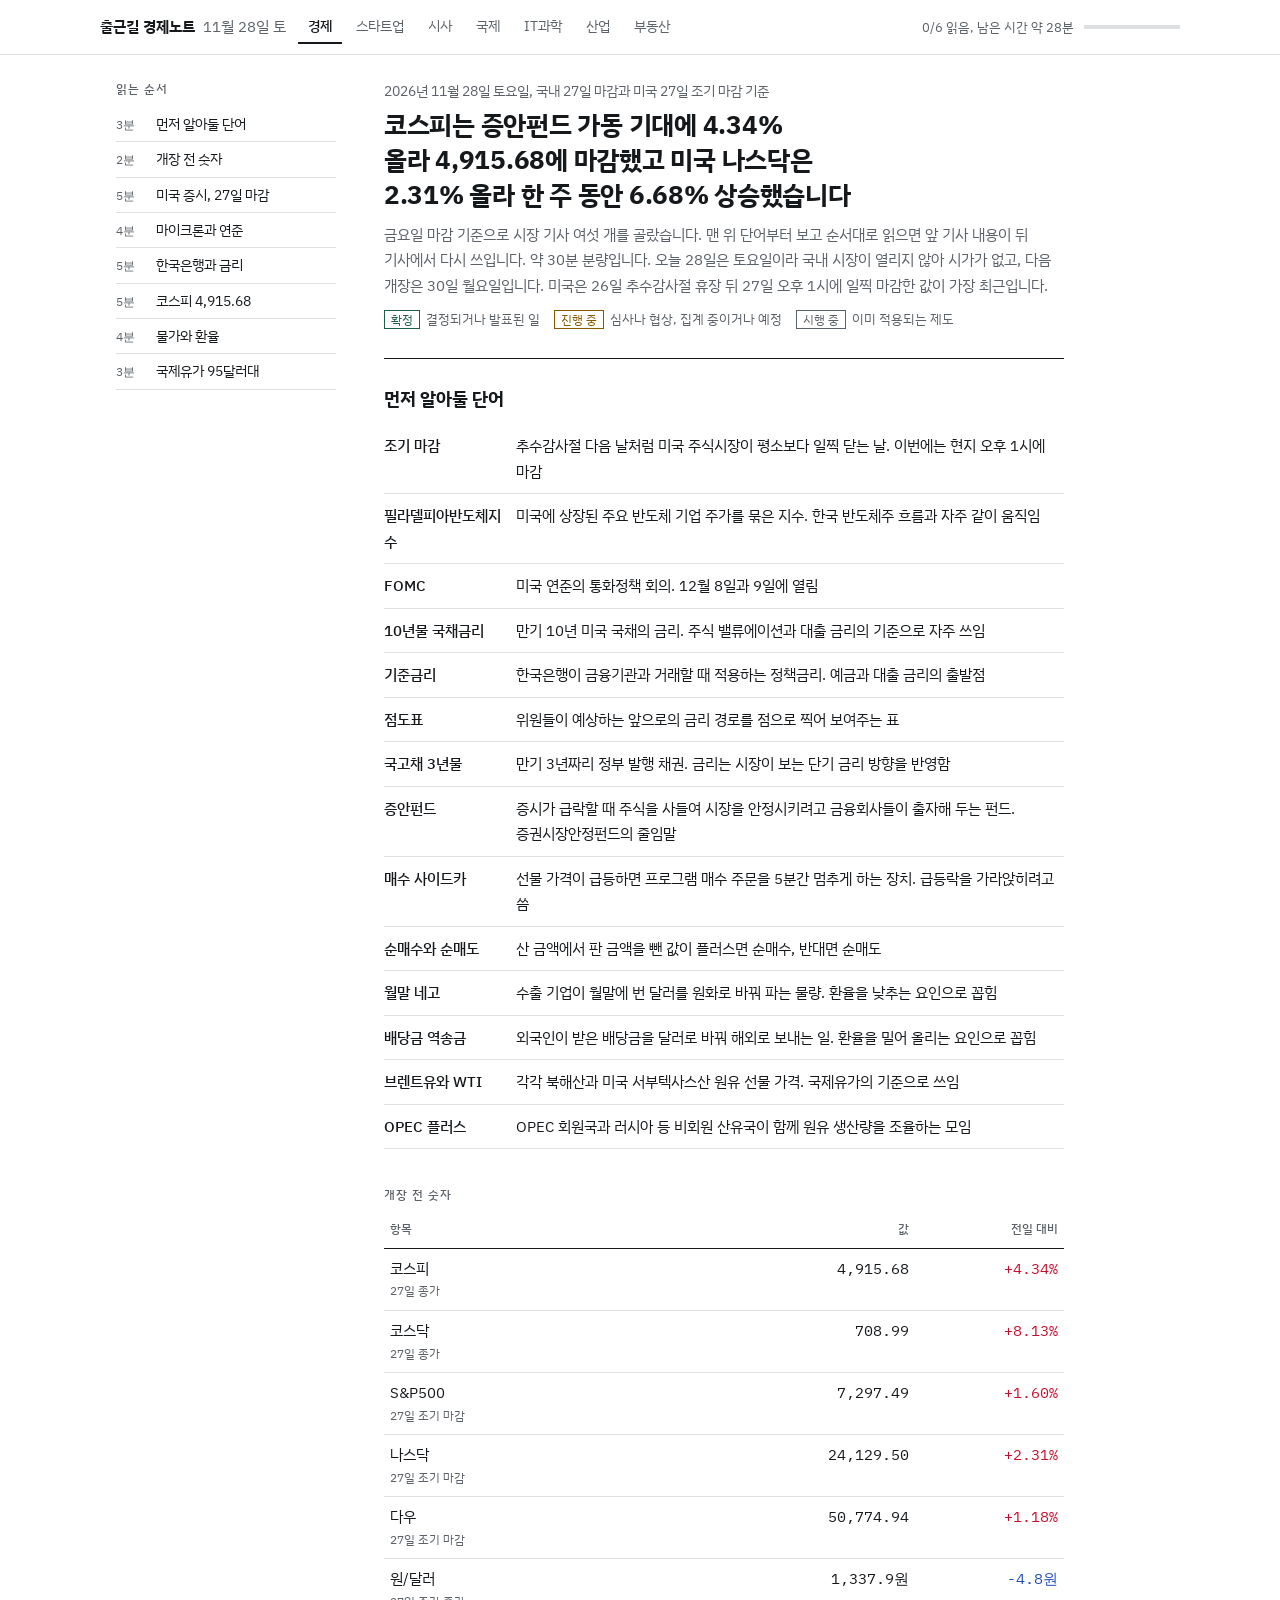
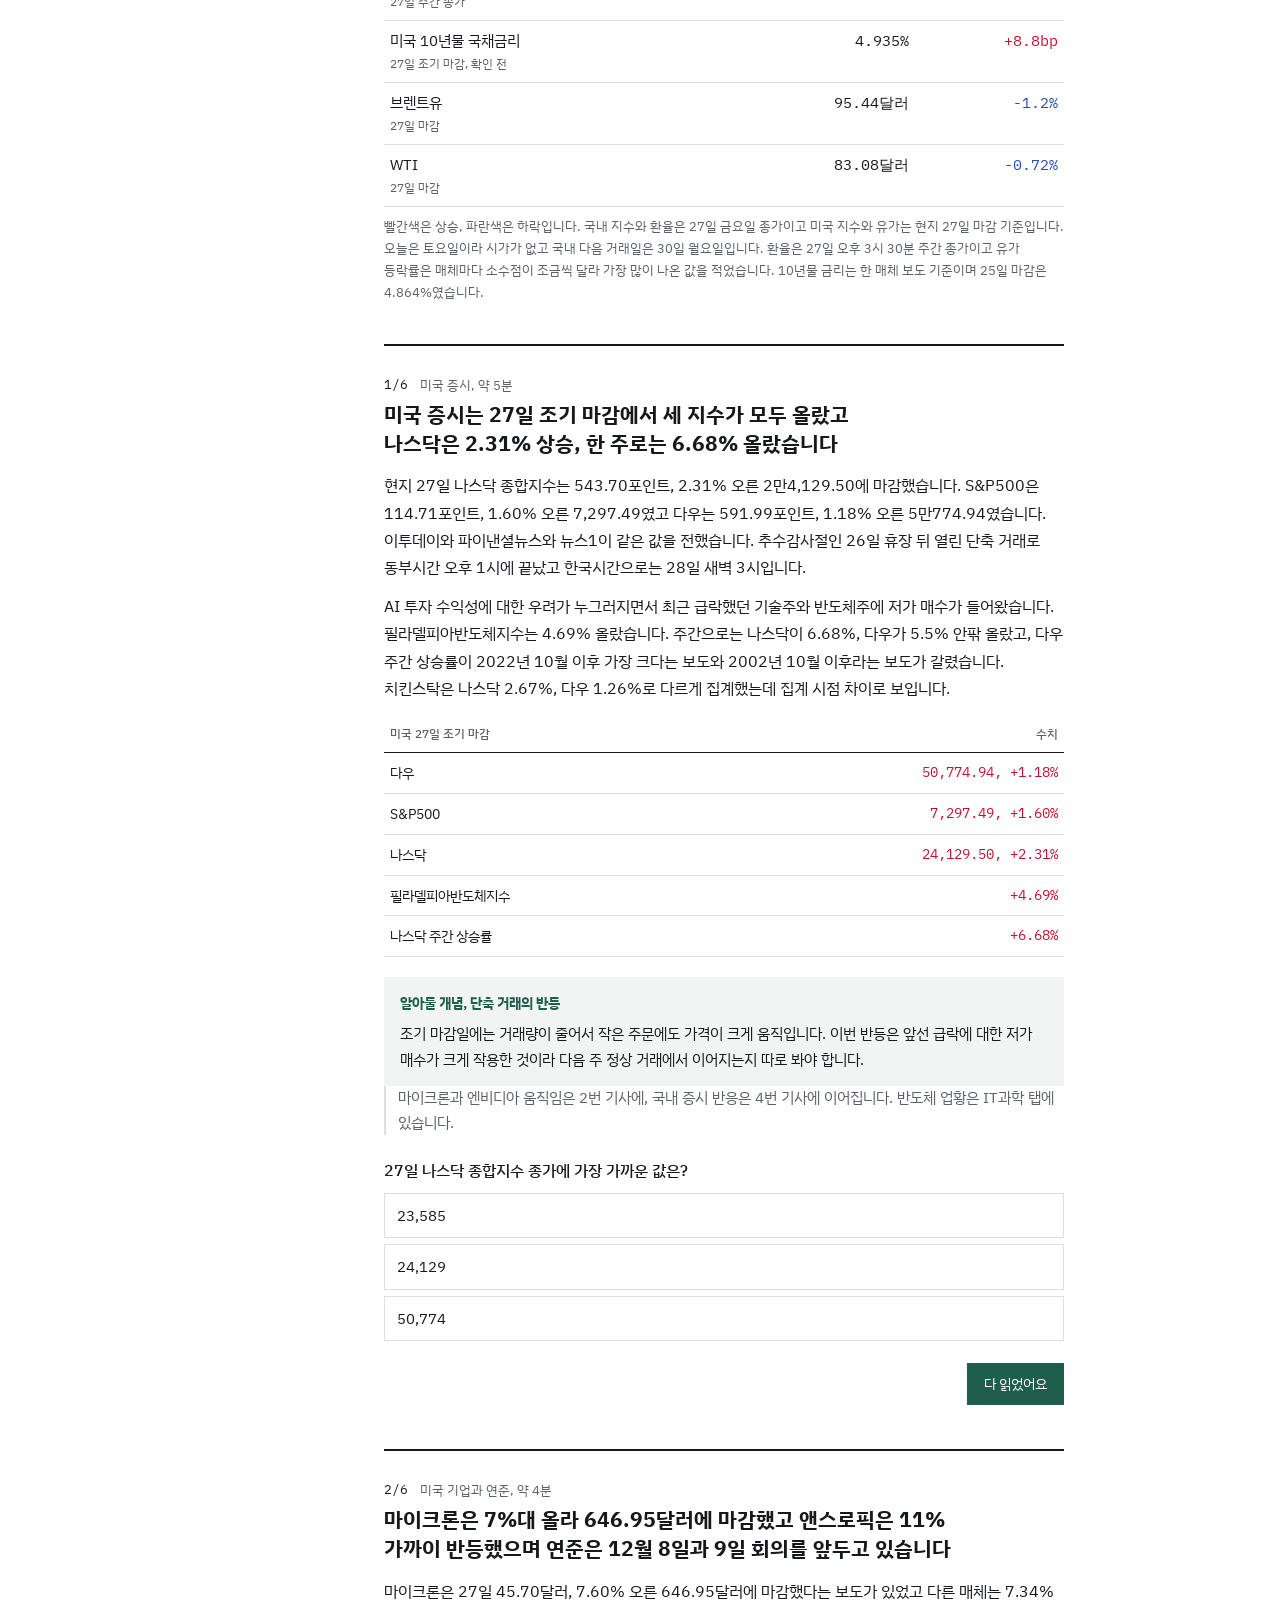
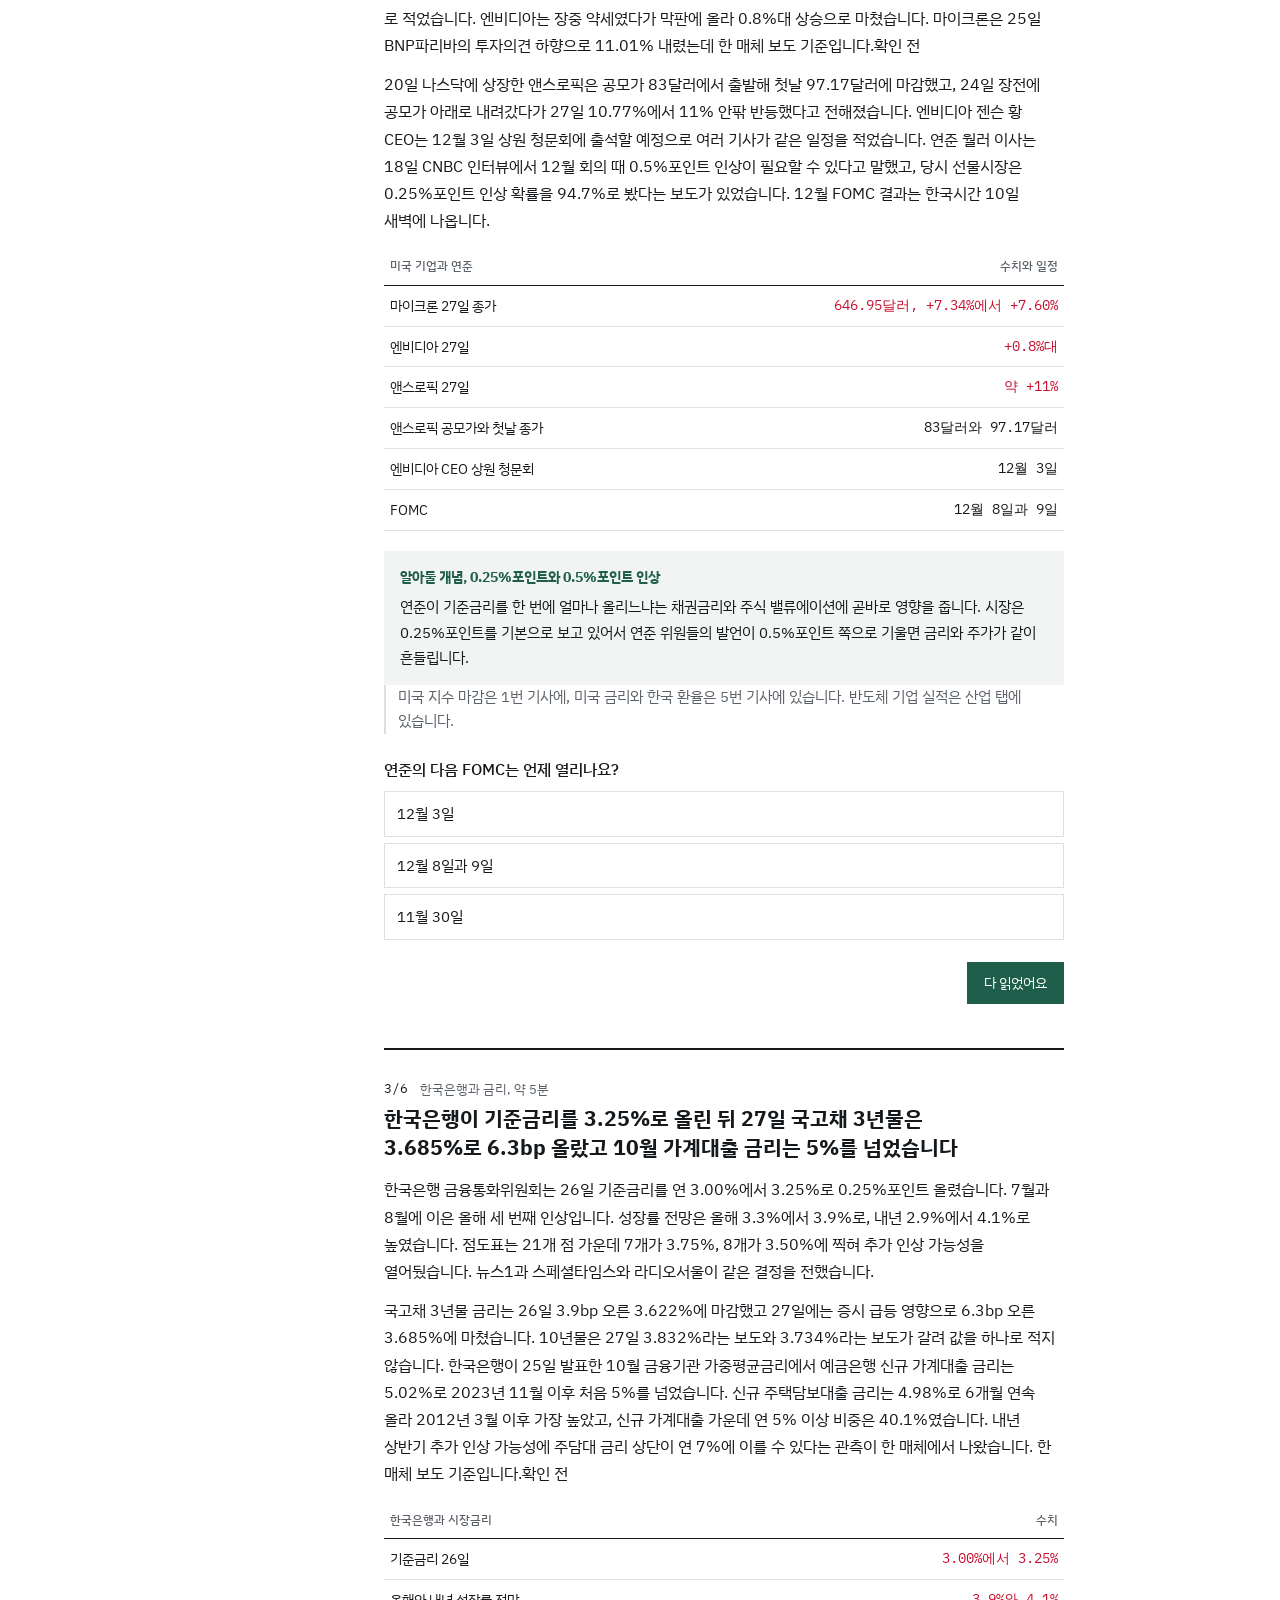
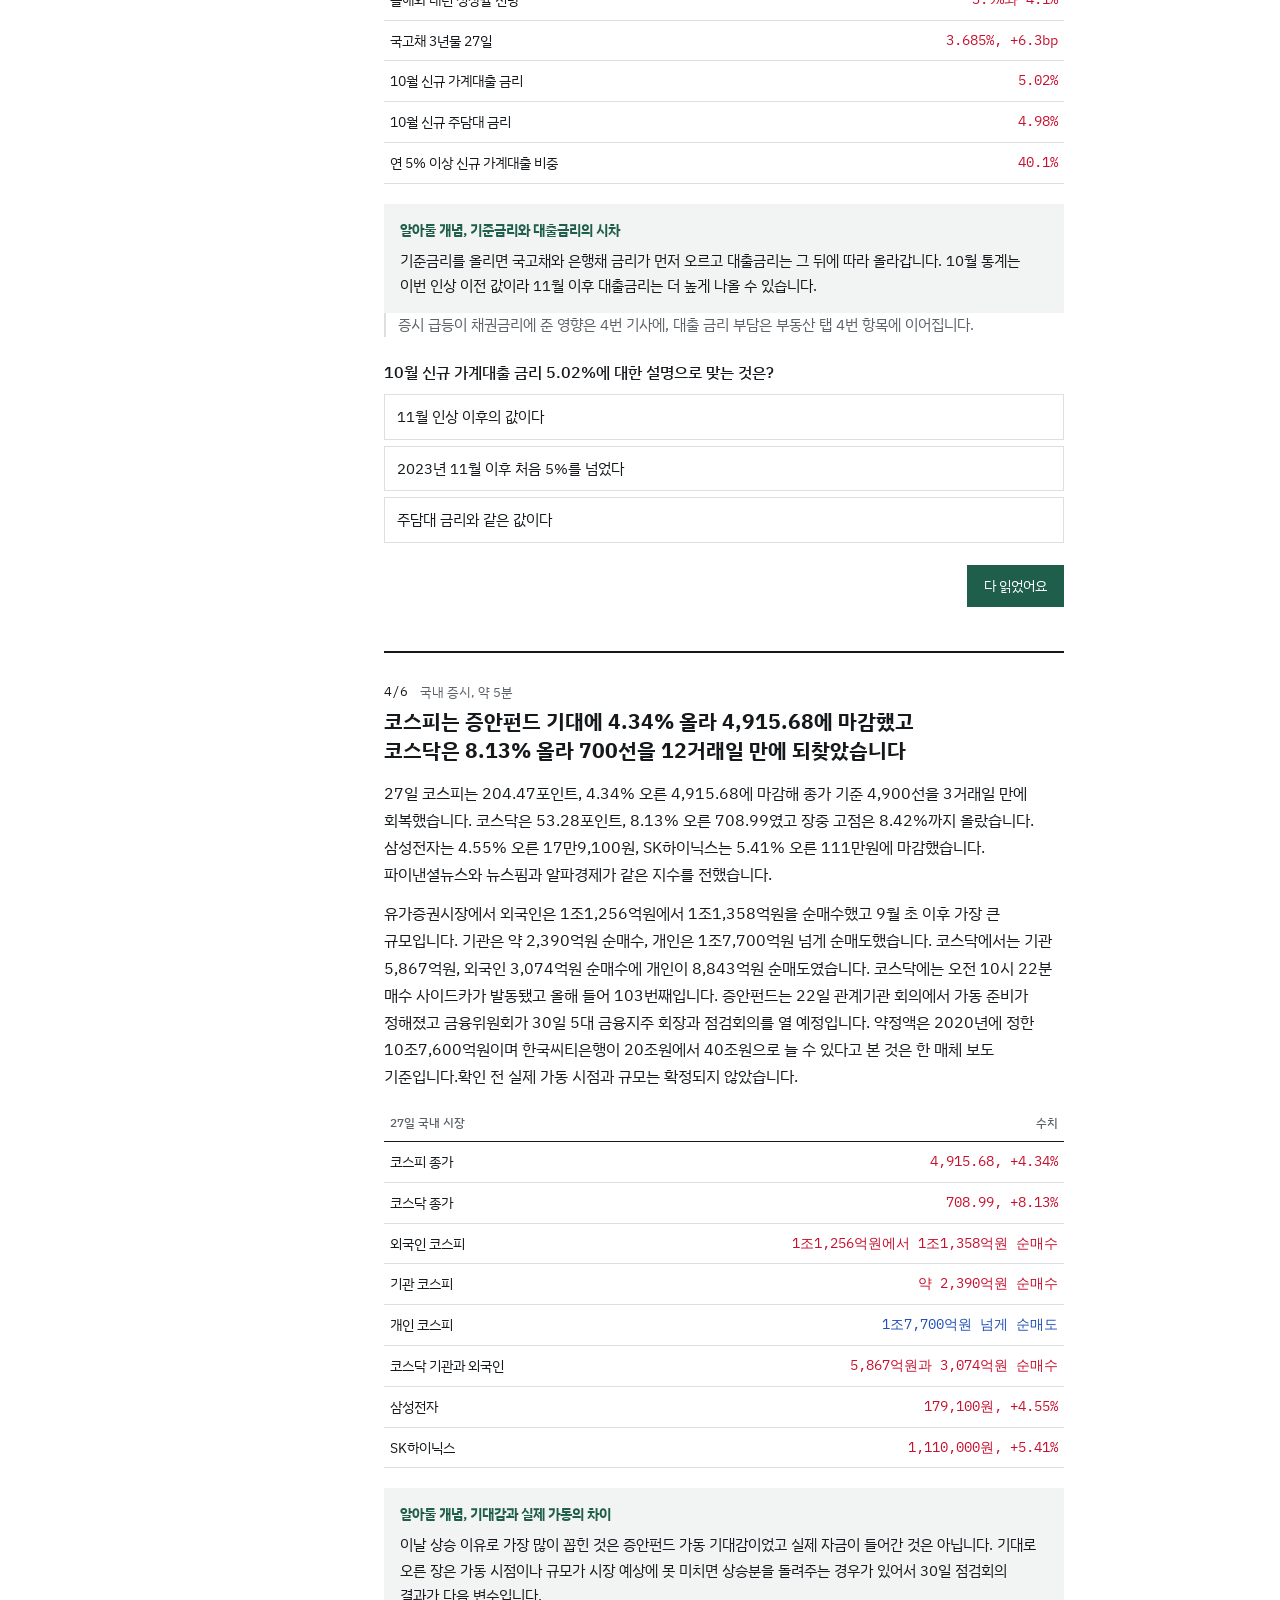
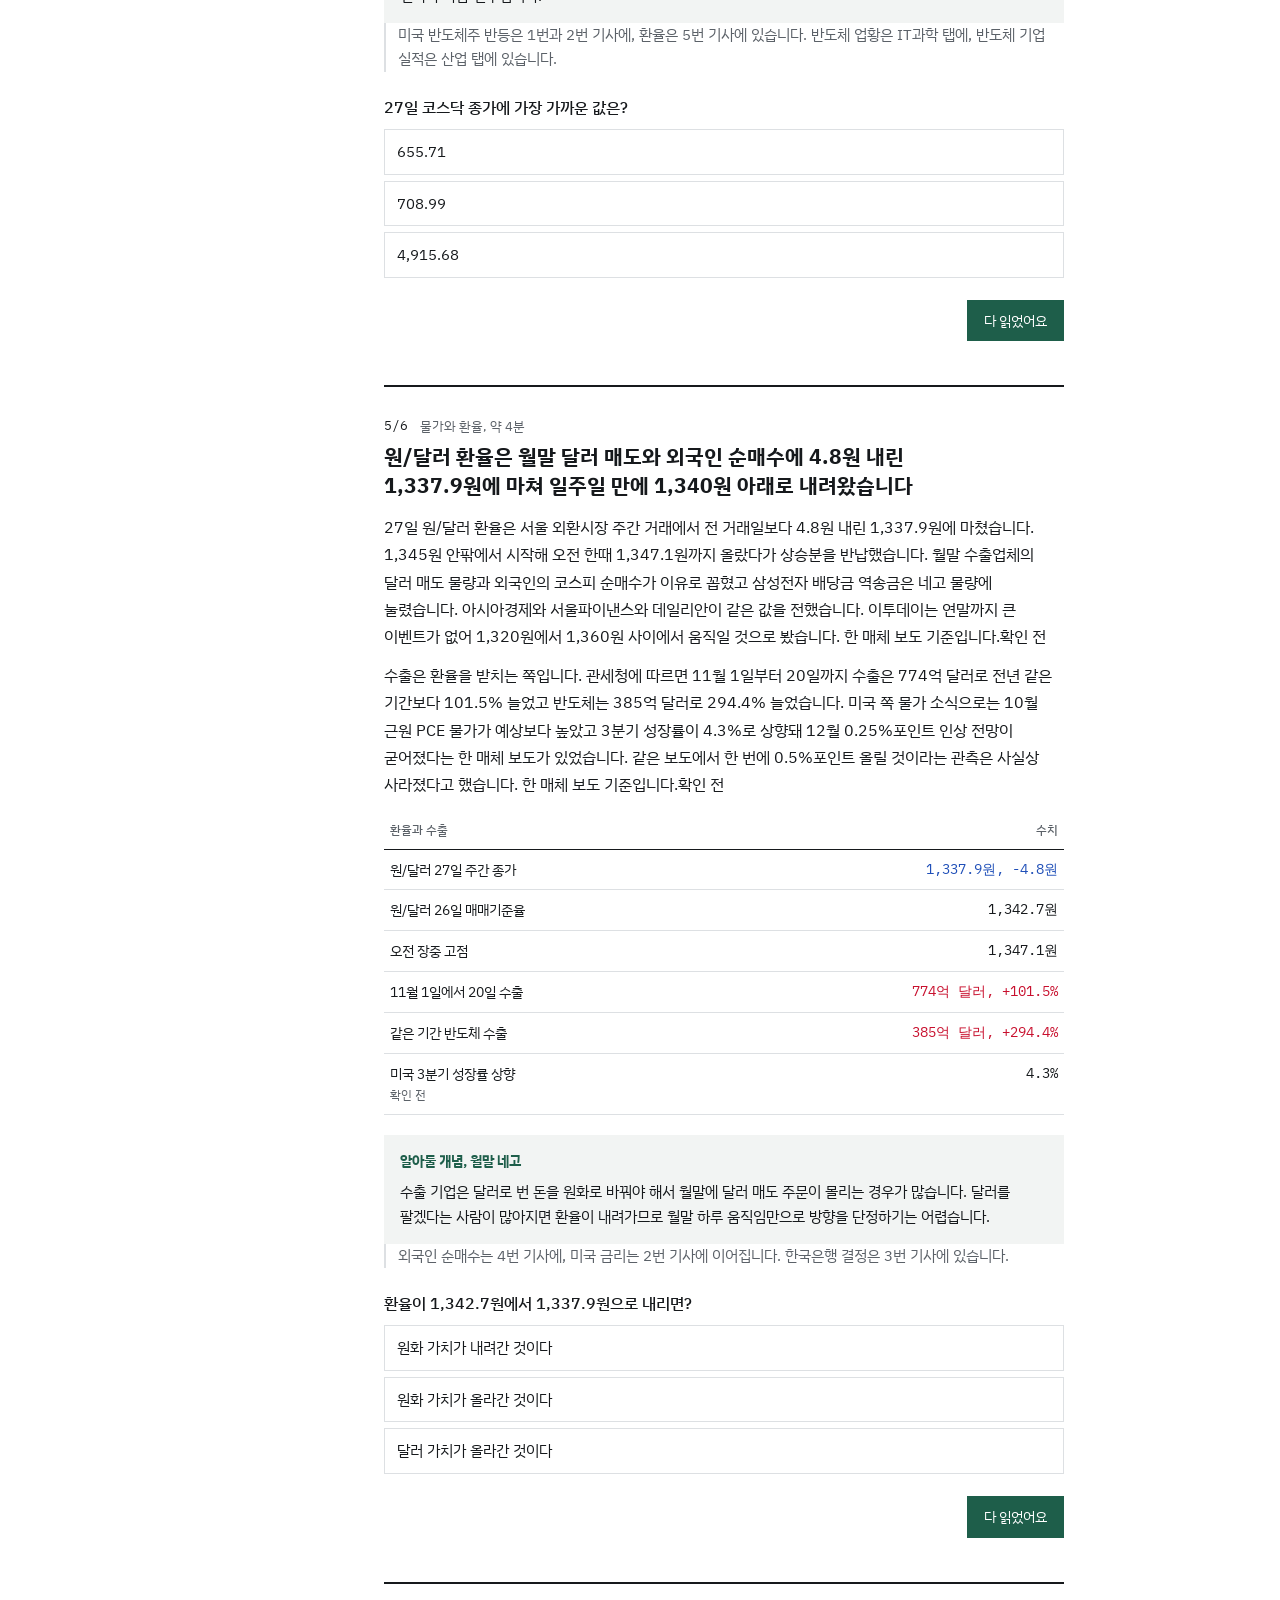
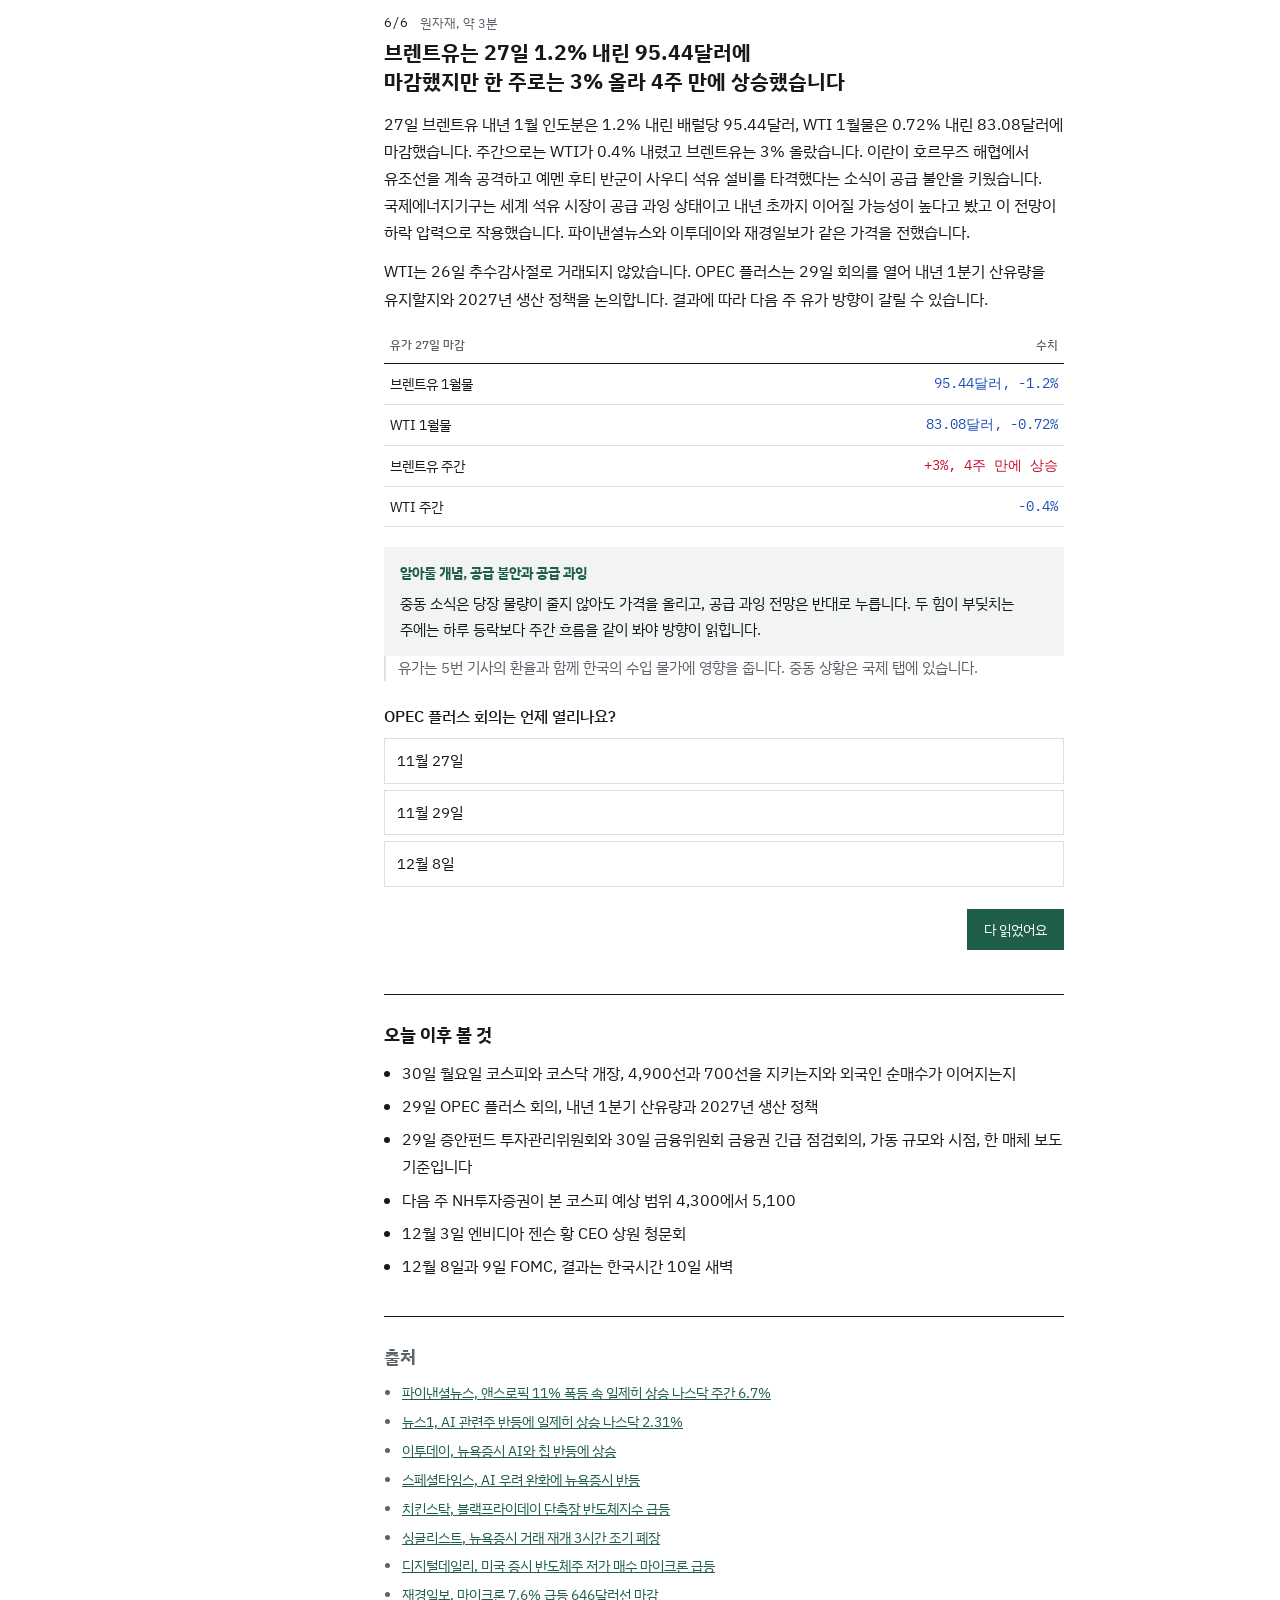
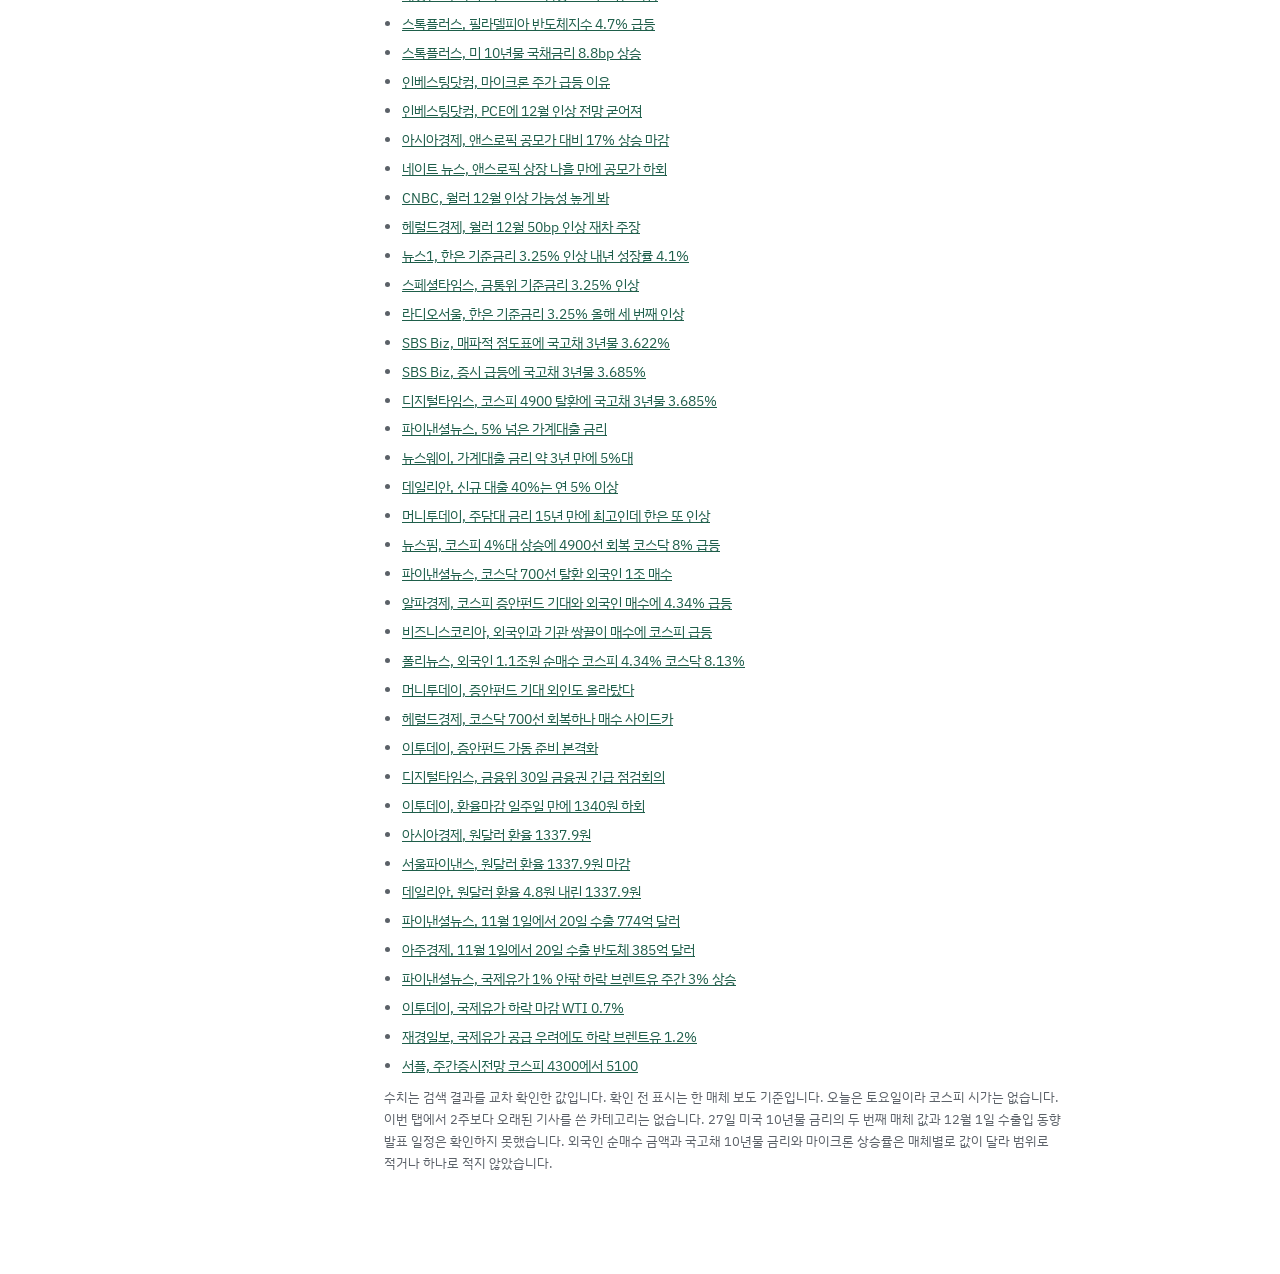
==== commit ecf2950d: "2026-11-28 뉴스 갱신 - 경제 기사 6건 교체, 개장 전 숫자 표 갱신 - 스타트업 5개 카테고리 교체, 상장 철회 소식 반영 - 시사 3개 카테고리 교체 - 국제 4개 " ====
--- a/index.html
+++ b/index.html
@@ -13,7 +13,7 @@
 <body>
 <header class="topbar">
   <div class="topbar-in">
-    <div class="brand">출근길 경제노트<span>11월 27일 금</span></div>
+    <div class="brand">출근길 경제노트<span>11월 28일 토</span></div>
     <nav class="tabs" aria-label="노트 선택">
       <a href="#econ" data-tab="econ" aria-current="page">경제</a>
       <a href="#startup" data-tab="startup">스타트업</a>
@@ -30,16 +30,16 @@
   </div>
 </header>
 
-<div class="wrap" data-date="2026-11-27">
+<div class="wrap" data-date="2026-11-28">
   <nav class="toc" aria-label="오늘 읽을 순서">
     <h2>읽는 순서</h2>
     <ol id="toc-startup" data-toc="startup" hidden>
       <li data-for="startup-glossary"><a href="#startup-glossary"><span class="t">2분</span>먼저 알아둘 단어</a></li>
-      <li data-for="c1"><a href="#c1"><span class="t">3분</span>시장 신호</a></li>
-      <li data-for="c2"><a href="#c2"><span class="t">3분</span>국내 투자 유치</a></li>
-      <li data-for="c3"><a href="#c3"><span class="t">4분</span>상장과 공모</a></li>
-      <li data-for="c4"><a href="#c4"><span class="t">3분</span>정책과 지원사업</a></li>
-      <li data-for="c5"><a href="#c5"><span class="t">3분</span>해외 투자 흐름</a></li>
+      <li data-for="c1"><a href="#c1"><span class="t">2분</span>시장 신호</a></li>
+      <li data-for="c2"><a href="#c2"><span class="t">2분</span>국내 투자 유치</a></li>
+      <li data-for="c3"><a href="#c3"><span class="t">3분</span>상장과 공모</a></li>
+      <li data-for="c4"><a href="#c4"><span class="t">2분</span>정책과 지원사업</a></li>
+      <li data-for="c5"><a href="#c5"><span class="t">2분</span>해외 투자 흐름</a></li>
     </ol>
     <ol id="toc-issues" data-toc="issues" hidden>
       <li data-for="issues-glossary"><a href="#issues-glossary"><span class="t">2분</span>먼저 알아둘 단어</a></li>
@@ -58,15 +58,15 @@
       <li data-for="tech-glossary"><a href="#tech-glossary"><span class="t">2분</span>먼저 알아둘 단어</a></li>
       <li data-for="t1"><a href="#t1"><span class="t">4분</span>AI</a></li>
       <li data-for="t2"><a href="#t2"><span class="t">3분</span>반도체와 하드웨어</a></li>
-      <li data-for="t3"><a href="#t3"><span class="t">3분</span>빅테크와 플랫폼</a></li>
-      <li data-for="t4"><a href="#t4"><span class="t">3분</span>과학과 우주</a></li>
+      <li data-for="t3"><a href="#t3"><span class="t">4분</span>빅테크와 플랫폼</a></li>
+      <li data-for="t4"><a href="#t4"><span class="t">2분</span>과학과 우주</a></li>
     </ol>
     <ol id="toc-industry" data-toc="industry" hidden>
       <li data-for="industry-glossary"><a href="#industry-glossary"><span class="t">2분</span>먼저 알아둘 단어</a></li>
       <li data-for="i1"><a href="#i1"><span class="t">4분</span>실적과 공시</a></li>
       <li data-for="i2"><a href="#i2"><span class="t">3분</span>자동차와 배터리</a></li>
-      <li data-for="i3"><a href="#i3"><span class="t">3분</span>조선과 중공업</a></li>
-      <li data-for="i4"><a href="#i4"><span class="t">3분</span>유통과 소비재</a></li>
+      <li data-for="i3"><a href="#i3"><span class="t">3분</span>조선과 철강과 중공업</a></li>
+      <li data-for="i4"><a href="#i4"><span class="t">2분</span>유통과 소비재</a></li>
     </ol>
     <ol id="toc-realty" data-toc="realty" hidden>
       <li data-for="realty-glossary"><a href="#realty-glossary"><span class="t">2분</span>먼저 알아둘 단어</a></li>
@@ -78,20 +78,20 @@
     <ol id="toc" data-toc="econ">
       <li data-for="glossary"><a href="#glossary"><span class="t">3분</span>먼저 알아둘 단어</a></li>
       <li data-for="quotes"><a href="#quotes"><span class="t">2분</span>개장 전 숫자</a></li>
-      <li data-for="s1"><a href="#s1"><span class="t">5분</span>미국 증시, 25일 마감</a></li>
-      <li data-for="s2"><a href="#s2"><span class="t">4분</span>엔비디아와 마이크론</a></li>
-      <li data-for="s3"><a href="#s3"><span class="t">5분</span>한국은행 금리 결정</a></li>
-      <li data-for="s4"><a href="#s4"><span class="t">5분</span>코스피 4,711.21</a></li>
+      <li data-for="s1"><a href="#s1"><span class="t">5분</span>미국 증시, 27일 마감</a></li>
+      <li data-for="s2"><a href="#s2"><span class="t">4분</span>마이크론과 연준</a></li>
+      <li data-for="s3"><a href="#s3"><span class="t">5분</span>한국은행과 금리</a></li>
+      <li data-for="s4"><a href="#s4"><span class="t">5분</span>코스피 4,915.68</a></li>
       <li data-for="s5"><a href="#s5"><span class="t">4분</span>물가와 환율</a></li>
-      <li data-for="s6"><a href="#s6"><span class="t">3분</span>국제유가 94달러대</a></li>
+      <li data-for="s6"><a href="#s6"><span class="t">3분</span>국제유가 95달러대</a></li>
     </ol>
   </nav>
 
   <main>
    <div id="view-issues" data-view="issues" data-base="2" data-end="issues-sources" hidden>
     <div class="head">
-      <p class="date">2026년 11월 27일 금요일, 최근 2주 기사 기준</p>
-      <h1>윤석열 전 대통령의 위증 사건 무죄가 확정됐고, 예산안은 미래대응기금을 두고 법정 시한 5일 전까지 평행선입니다</h1>
+      <p class="date">2026년 11월 28일 토요일, 27일과 28일 기사 중심</p>
+      <h1>미래대응기금 심사가 소소위로 넘어가 예산 법정 시한을 나흘 앞두고, 김대기 전 실장은 1심에서 집행유예를 받았습니다</h1>
       <p>업무 대화나 시장 흐름에 자주 나오는 국내 소식을 세 갈래로 묶었습니다. 국제 소식은 국제 탭에 있습니다. 단어 정리를 포함해 약 12분 분량입니다.</p>
       <div class="legend">
         <span><span class="tag fact">확정</span>결정되거나 발표된 일</span>
@@ -103,146 +103,159 @@
     <section class="end-block glossary" id="issues-glossary">
       <h2>먼저 알아둘 단어</h2>
       <dl>
-        <div class="row"><dt>예산안조정소위</dt><dd>예결위 안에서 항목별 증감액을 조정하는 소위원회</dd></div>
         <div class="row"><dt>소소위</dt><dd>예결위원장과 여야 간사 등 소수만 참여해 쟁점 예산을 조율하는 비공식 협의체</dd></div>
-        <div class="row"><dt>미래대응기금</dt><dd>정부가 새로 추진하는 162조원 규모 기금. 올해 예산 심사의 최대 쟁점</dd></div>
+        <div class="row"><dt>미래대응기금</dt><dd>정부가 새로 만들겠다는 162조3천억원 규모 기금. 올해 예산 심사의 최대 쟁점</dd></div>
         <div class="row"><dt>법정 처리 시한</dt><dd>헌법이 정한 예산안 처리 기한. 올해는 12월 2일</dd></div>
-        <div class="row"><dt>예산 부수법안</dt><dd>예산안과 함께 처리하는 세입과 기금 관련 법안. 정해진 날까지 심사를 못 마치면 본회의에 자동 부의됨</dd></div>
-        <div class="row"><dt>특별검사</dt><dd>특정 사건을 맡아 독립적으로 수사하는 검사. 수사 대상과 기간은 특검법이 정함</dd></div>
+        <div class="row"><dt>자동 부의</dt><dd>정해진 날까지 심사를 마치지 못하면 정부안이 본회의에 그대로 올라가는 제도</dd></div>
         <div class="row"><dt>탄핵소추</dt><dd>국회가 고위 공직자를 파면해 달라고 헌법재판소에 요구하는 절차</dd></div>
-        <div class="row"><dt>상고 기각과 파기환송</dt><dd>대법원이 상고를 받아들이지 않고 원심을 확정하는 결정과, 원심을 깨고 하급심으로 돌려보내는 결정</dd></div>
-        <div class="row"><dt>부양의무자 기준</dt><dd>수급 신청자의 가족이 부양할 수 있는지를 따지는 조건</dd></div>
+        <div class="row"><dt>구형과 선고</dt><dd>검사나 특검이 형량을 요청하는 것이 구형이고, 법원이 형량을 정하는 것이 선고</dd></div>
+        <div class="row"><dt>집행유예</dt><dd>유죄는 인정하되 일정 기간 형의 집행을 미루고, 그 기간에 사고가 없으면 형을 면해 주는 제도</dd></div>
+        <div class="row"><dt>상고 기각과 파기환송</dt><dd>대법원이 원심을 확정하는 결정과, 원심을 깨고 하급심으로 돌려보내는 결정</dd></div>
+        <div class="row"><dt>건강보험정책심의위원회</dt><dd>건강보험 급여와 수가를 심의하고 의결하는 보건복지부 소속 위원회</dd></div>
+        <div class="row"><dt>포괄수가</dt><dd>입원 수술의 진찰, 검사, 수술, 입원비를 묶어 질병군별로 정한 금액만 받는 방식</dd></div>
+        <div class="row"><dt>본인부담률</dt><dd>진료비 가운데 환자가 직접 내는 비율</dd></div>
       </dl>
     </section>
 
     <article class="story" id="p1" data-min="4">
       <div class="story-meta"><span class="n">1/3</span><span>국내 정치, 약 4분</span></div>
-      <h2>예결소위가 미래대응기금 심사를 미뤘고 조작기소 특검 후보 두 명이 정해졌습니다</h2>
-      <ul class="items">
-        <li>
-          <div class="item-head"><span class="tag plan">진행 중</span><strong>미래대응기금 심사 보류와 원내 협상</strong><span class="when">11월 26일 보도</span></div>
-          <p>26일 예결위 예산안조정소위에서 정부의 미래대응기금 신설을 두고 공방이 이어져 심사가 보류됐습니다. 민주당은 기금을 신설하되 일부를 지방 재정 지원에 쓰자고 했고 국민의힘은 폐지를 요구했습니다. 국민의힘은 기금 여유자금 104조4,000억원 전액 삭감과 지방교부세 감소 추정액 30조5,000억원 원상 복구를 내세웁니다. 박홍근 기획예산처 장관이 김민석 민주당 대표와 한병도 원내대표를 만나 쟁점을 논의했습니다. 기금 관련 예산 부수법안은 30일까지 심사를 마쳐야 하고 못 마치면 정부안이 본회의에 자동 부의됩니다. 법정 처리 시한은 12월 2일입니다. 아시아경제와 네이트 뉴스가 전했고 27일 협상 결과는 확인하지 못했습니다.</p>
-        </li>
-        <li>
-          <div class="item-head"><span class="tag plan">진행 중</span><strong>조작기소 특검 후보 확정</strong><span class="when">11월 26일 보도</span></div>
-          <p>더불어민주당은 검사 출신 이임성 변호사를, 조국혁신당은 판사 출신 이정훈 변호사를 후보로 추천했습니다. 국민의힘은 특검 자체에 반대해 추천을 거부했습니다. 이재명 대통령은 후보 중 한 명을 3일 안에 임명해야 합니다. 뉴스핌과 더퍼블릭 보도를 확인했고 국민의힘 최고위에서 공개 충돌이 있었다는 내용도 있었으나 세부는 적지 않았습니다.</p>
-        </li>
-        <li>
-          <div class="item-head"><span class="tag plan">진행 중</span><strong>민주당 조희대 대법원장 탄핵소추안 준비</strong><span class="when">11월 23일 보도</span></div>
-          <p>양부남 추진단장은 아무리 늦어도 이번 주 안에 소추안 작성을 끝내겠다고 했고 목표는 연내 국회 의결입니다. 판결 내용이 아니라 절차 위반을 탄핵 사유로 넣겠다는 입장입니다. 법관 탄핵소추는 재적의원 3분의 1 이상이 발의하고 과반이 찬성하면 의결되며 헌법재판소는 접수일부터 180일 안에 결정해야 합니다. 법조계에서는 사법부 독립을 해친다는 우려가 나왔습니다. 서울신문과 파이낸셜뉴스와 아시아경제가 같은 내용을 전했습니다.</p>
-        </li>
-      </ul>
-      <div class="concept">
-        <h3>알아둘 개념, 법정 처리 시한과 자동 부의</h3>
-        <p>예산안은 법으로 12월 2일까지 처리하게 돼 있지만 처리가 늦어지는 해가 많습니다. 예산 부수법안은 정해진 날까지 심사를 마치지 못하면 정부안이 그대로 본회의에 올라가기 때문에 여야 모두 시한 직전에 협상 속도를 냅니다.</p>
+      <h2>예산안조정소위가 미래대응기금을 의결하지 못하고 끝났고, 민주당은 12월 3일 조희대 대법원장 탄핵안 발의를 검토합니다</h2>
+      <ul class="items">
+        <li>
+          <div class="item-head"><span class="tag plan">진행 중</span><strong>미래대응기금 소소위 이관과 예산 처리 시한</strong><span class="when">11월 27일</span></div>
+          <p>예결위 예산안조정소위가 27일 활동을 마쳤고 미래대응기금 사업은 모두 의결이 보류돼 소소위로 넘어갔습니다. 기금 규모는 162조3천억원입니다. 국민의힘은 국가채무 증가를 이유로 삭감을 요구하고 있고 기금 설치 근거 법안은 아직 상임위에 묶여 있습니다. 예결위 심사 기한은 30일이고 이날까지 끝내지 못하면 12월 1일 본회의에 자동 부의됩니다. 법정 처리 시한은 12월 2일이며 한병도 민주당 원내대표는 시한 안 처리를 밝혔습니다. 서울신문과 네이트 뉴스와 SBS가 같은 흐름을 전했습니다. 28일 소소위 협의 결과는 확인하지 못했습니다.</p>
+        </li>
+        <li>
+          <div class="item-head"><span class="tag plan">진행 중</span><strong>조희대 대법원장 탄핵소추안 발의 시점</strong><span class="when">11월 26일 보도</span></div>
+          <p>민주당은 20일 의원총회에서 탄핵 추진을 당론으로 정했고 연내 발의를 목표로 합니다. 지도부는 12월 3일 발의와 9일 본회의 처리를 유력하게 검토하는 것으로 보도됐지만 1일과 2일 본회의 처리를 거론한 기사도 있습니다. 한덕수 전 총리 대법원 판결을 탄핵 사유에 넣을지를 두고 당내 의견이 엇갈리고 양부남 추진단장은 판결 내용이 아니라 절차 위반을 사유로 본다고 설명했습니다. 헤럴드경제와 파이낸셜뉴스와 뉴스1과 네이트 뉴스가 전했습니다.</p>
+        </li>
+        <li>
+          <div class="item-head"><span class="tag plan">진행 중</span><strong>언론 4법 문체위 소위 통과</strong><span class="when">11월 26일</span></div>
+          <p>국회 문화체육관광위 법안심사소위가 26일 언론중재법과 정부광고법과 신문진흥법과 뉴스통신진흥법 개정안을 민주당 주도로 의결했습니다. 국민의힘 위원들은 공청회도 없이 처리한다며 퇴장했고 언론 길들이기라고 비판했습니다. 정정보도 청구 기간을 최대 6개월에서 1년으로 늘리고 허위 조작 정보로 가중 손해배상을 확정받은 언론사는 정부 광고를 최대 1년 싣지 못하게 하는 내용이 들어 있습니다. 본회의 일정은 확인하지 못했습니다. 세계일보와 한국경제와 서울경제가 같은 내용을 전했습니다.</p>
+        </li>
+        <li>
+          <div class="item-head"><span class="tag fact">확정</span><strong>법무부와 공소청 압수수색</strong><span class="when">11월 27일</span></div>
+          <p>서울경찰청 광역수사대가 27일 오전 9시 10분께부터 법무부와 공소청과 서울서부지방공소청에서 압수수색 영장을 집행했고 오후 6시 30분께 마쳤습니다. 한동훈 의원에게 검찰 기소계획서가 유출됐다는 의혹을 수사하는 것으로 한 의원은 대상이 아니었습니다. 한 의원은 공익제보로 받은 자료라는 입장이며 경찰을 민주당의 지팡이라고 비판했습니다. 파이낸셜뉴스와 부산일보와 이투데이가 전했습니다.</p>
+        </li>
+      </ul>
+      <div class="concept">
+        <h3>알아둘 개념, 소소위와 자동 부의</h3>
+        <p>소소위는 소수가 조율하는 비공식 자리라 쟁점 예산을 마지막에 정리하는 통로로 쓰여 왔고, 올해도 공개 심사를 요구하는 쪽과 비공개 협의를 하자는 쪽이 부딪혔습니다. 정해진 날까지 심사를 마치지 못하면 정부안이 본회의에 올라가기 때문에 시한 직전에 협상이 빨라집니다.</p>
       </div>
       <div class="story-foot"><button type="button" class="done-btn" data-done="p1" aria-pressed="false">다 읽었어요</button></div>
     </article>
 
     <article class="story" id="p2" data-min="4">
       <div class="story-meta"><span class="n">2/3</span><span>사법, 약 4분</span></div>
-      <h2>윤석열 전 대통령의 한덕수 재판 위증 사건 무죄가 확정됐고 함영주 회장은 파기환송심에서 무죄를 받았습니다</h2>
-      <ul class="items">
+      <h2>김대기 전 비서실장은 1심에서 징역 2년에 집행유예를 받았고 황교안 전 총리에게는 징역 10년이 구형됐습니다</h2>
+      <ul class="items">
+        <li>
+          <div class="item-head"><span class="tag fact">확정</span><strong>김대기 전 실장 관저 예산 전용 1심</strong><span class="when">11월 27일</span></div>
+          <p>서울중앙지법 형사합의36부는 27일 김대기 전 대통령비서실장에게 징역 2년에 집행유예 3년을 선고했습니다. 윤재순 전 총무비서관과 김오진 전 관리비서관은 각각 징역 1년에 집행유예 2년입니다. 이상민 전 행정안전부 장관은 보고를 받은 수준이어서 공모가 입증되지 않았다며 무죄를 받았고 특검은 징역 3년 6개월을 구형했었습니다. 관저 이전 공사비 20억9천만원을 행안부 예산에서 불법 전용한 혐의입니다. 파이낸셜뉴스와 굿모닝충청과 네이트 뉴스가 같은 결과를 전했습니다.</p>
+        </li>
+        <li>
+          <div class="item-head"><span class="tag fact">확정</span><strong>황교안 전 총리 내란선동 징역 10년 구형</strong><span class="when">11월 27일</span></div>
+          <p>내란특검은 27일 서울중앙지법 형사합의35부 결심공판에서 내란선동과 특수공무집행방해 혐의로 징역 10년을 요청했습니다. 1심 선고는 내년 1월 28일 오후 2시입니다. 특검은 계엄 직후 올린 SNS 글이 의견 표명이 아니라 가담을 요구한 것이라고 봤고 황 전 총리 측은 고의가 없었다며 혐의를 부인했습니다. 헤럴드경제와 재경일보와 스페셜타임스가 같은 내용을 전했습니다.</p>
+        </li>
         <li>
           <div class="item-head"><span class="tag fact">확정</span><strong>윤석열 전 대통령 위증 혐의 무죄 확정</strong><span class="when">11월 26일</span></div>
-          <p>대법원 1부는 조은석 내란특검팀의 상고를 기각해 한덕수 전 총리 재판에서 한 위증 혐의에 무죄를 선고한 원심을 확정했습니다. 특검이 기소한 사건 가운데 첫 무죄 확정이라고 보도됐습니다. 1심과 2심은 발언을 기억에 반하는 허위 진술로 보기 어렵다고 판단했습니다. 서울신문과 뉴스1과 더퍼블릭이 같은 결과를 전했습니다.</p>
-        </li>
-        <li>
-          <div class="item-head"><span class="tag fact">확정</span><strong>함영주 하나금융 회장 채용 업무방해 파기환송심 무죄</strong><span class="when">11월 26일</span></div>
-          <p>서울서부지법 형사항소2-3부는 26일 파기환송심 선고에서 검사의 항소를 기각하고 무죄를 선고했습니다. 대법원이 앞서 무죄 취지로 파기환송한 사건입니다. 한국경제와 ESG경제와 1코노미뉴스가 전했습니다.</p>
-        </li>
-        <li>
-          <div class="item-head"><span class="tag fact">확정</span><strong>구본성 전 아워홈 부회장 횡령 배임 대법원 파기환송</strong><span class="when">11월 26일</span></div>
-          <p>대법원 1부는 징역 3년에 집행유예 4년을 선고한 원심을 깨고 사건을 서울고법으로 돌려보냈습니다. 일부 무죄 취지라고 보도됐습니다. 아시아투데이 한 곳에서 세부 내용을 확인했고 한 매체 보도 기준입니다.<span class="sub">확인 전</span></p>
-        </li>
-        <li>
-          <div class="item-head"><span class="tag plan">진행 중</span><strong>한덕수 전 총리 파기환송심 첫 공판</strong><span class="when">11월 24일 보도</span></div>
-          <p>서울고법 형사1부가 12월 15일 오후 2시를 첫 공판기일로 지정했습니다. 사건은 20일 배당됐습니다. 내란특검 측은 파기환송심도 항소심이라 3개월 안 선고가 필요하다는 입장이지만 특검법에 별도 규정이 없어 해당 기간 적용 여부는 재판부가 판단합니다. 아주경제와 굿뉴스와 데일리안이 같은 일정을 전했습니다.</p>
-        </li>
-      </ul>
-      <div class="concept">
-        <h3>알아둘 개념, 상고 기각과 파기환송</h3>
-        <p>대법원이 상고를 기각하면 원심 판결이 그대로 확정되고, 파기환송이면 하급심이 다시 재판합니다. 같은 날 선고라도 이후 절차가 전혀 다릅니다. 법률신문 일정표에 올라 있던 김만배 씨 선고 결과는 확인하지 못했습니다.</p>
-      </div>
-      <p class="link">앞의 한덕수 전 총리 파기환송심은 12월 15일 첫 공판이 예정돼 있습니다.</p>
+          <p>대법원 1부는 내란특검의 상고를 기각해 한덕수 전 총리 재판에서 한 위증 혐의 무죄를 확정했습니다. 대법원은 입증 책임이 검사에게 있고 유죄의 의심이 들어도 증명이 없으면 피고인에게 유리하게 판단해야 한다고 밝혔습니다. 윤 전 대통령 측은 특검이 소설을 썼다고 했고 민주당은 내란 세력에 면죄부를 준다며 반발했습니다. 서울신문과 법률신문과 더퍼블릭과 네이트 뉴스가 전했습니다.</p>
+        </li>
+        <li>
+          <div class="item-head"><span class="tag plan">진행 중</span><strong>한덕수 전 총리 파기환송심 첫 공판</strong><span class="when">12월 15일 예정, 24일 보도</span></div>
+          <p>서울고법 형사1부가 12월 15일 오후 2시를 첫 공판기일로 정했습니다. 대법원 전원합의체가 19일 징역 15년 원심을 깨면서 계엄 선포 전 국무회의 관련 행위는 무죄 취지로 봤습니다. 내란특검은 파기환송심도 항소심이라 3개월 안 선고가 필요하다는 입장이지만 특검법에 별도 규정이 없어 재판부가 판단합니다. 국민일보와 경기일보와 법률신문이 같은 일정을 전했습니다.</p>
+        </li>
+      </ul>
+      <div class="concept">
+        <h3>알아둘 개념, 구형과 선고</h3>
+        <p>구형은 검사 측 요청일 뿐이라 선고 형량과 다를 수 있습니다. 이상민 전 장관은 징역 3년 6개월이 구형됐지만 무죄가 나왔고, 황 전 총리는 구형 뒤 두 달 가까이 지나 선고가 열립니다.</p>
+      </div>
+      <p class="link">한덕수 전 총리 파기환송심은 12월 15일 첫 공판이 예정돼 있습니다.</p>
       <div class="story-foot"><button type="button" class="done-btn" data-done="p2" aria-pressed="false">다 읽었어요</button></div>
     </article>
 
     <article class="story" id="p3" data-min="4">
       <div class="story-meta"><span class="n">3/3</span><span>사회와 생활, 약 4분</span></div>
-      <h2>정부는 생계급여 선정 기준을 2030년까지 중위소득 35%로 높이고 12월 1일부터 본인부담률 인하가 시행됩니다</h2>
-      <ul class="items">
+      <h2>7개 질병군 포괄수가가 6년 만에 바뀌고 12월 1일부터 희귀 중증난치질환자 본인부담률이 7%로 내려갑니다</h2>
+      <ul class="items">
+        <li>
+          <div class="item-head"><span class="tag plan">진행 중</span><strong>7개 질병군 포괄수가 전면 개정</strong><span class="when">11월 27일 의결, 내년 1월 시행</span></div>
+          <p>건강보험정책심의위원회가 27일 맹장수술과 제왕절개 등 7개 질병군의 포괄수가를 6년 만에 고치는 안을 의결했습니다. 유착방지제 등을 포괄수가에 넣어 복강경 충수절제술 본인부담은 122만원에서 87만원으로 35만원, 복강경 자궁적출술은 169만원에서 122만원으로 줄고 단태아 제왕절개는 16만원에서 0원이 됩니다. 추가 재정은 연 1,132억원입니다. 아시아경제와 서울경제와 데일리안과 의약일보가 같은 수치를 전했습니다.</p>
+        </li>
+        <li>
+          <div class="item-head"><span class="tag plan">진행 중</span><strong>비대면 진료 본 수가 전환</strong><span class="when">11월 27일 의결, 내년 1월 적용</span></div>
+          <p>같은 건정심에서 비대면 진료 수가 기준도 정했습니다. 시범사업 때 붙던 30% 일괄 가산을 없애고 야간과 공휴일과 토요일과 소아 등 대면 진료의 가산을 적용합니다. 12월 24일 개정 의료법 시행으로 비대면 진료가 제도화되면 본 수가가 내년 1월부터 적용되며 연내 고시 개정을 거칩니다. 히트뉴스와 EBN이 전했습니다.</p>
+        </li>
+        <li>
+          <div class="item-head"><span class="tag plan">진행 중</span><strong>희귀 중증난치질환자 본인부담률 10%에서 7%로</strong><span class="when">12월 1일 이후 진료분 적용 예정</span></div>
+          <p>산정특례 대상 약 136만명의 본인부담률이 12월 1일 이후 진료분부터 10%에서 7%로 낮아집니다. 내년 상반기에는 5%까지 내리는 계획입니다. 9월 8일 건강보험정책심의위원회가 의결한 안이고 시행령 개정을 거쳐 적용됩니다. 비급여 진료비는 인하 대상이 아니고 입원 식대 본인부담률은 현행 50%가 유지됩니다. 한국경제와 뉴시스와 SBS Biz와 데일리팜이 같은 내용을 다뤘고 시행령 최종 공포 여부는 확인하지 못했습니다.</p>
+        </li>
         <li>
           <div class="item-head"><span class="tag plan">진행 중</span><strong>제4차 기초생활보장 종합계획 2027년에서 2029년</strong><span class="when">11월 23일 발표</span></div>
-          <p>보건복지부는 제81차 중앙생활보장위원회 심의를 거쳐 3년 계획을 발표했습니다. 생계급여 선정 기준은 현재 기준 중위소득 32%이고 2028년부터 매년 1%포인트씩 올려 2030년 35%까지 높입니다. 중증장애인 가구의 부양의무자 기준은 폐지하고 약 2만 가구가 혜택을 받을 전망입니다. 75세 이상 노인 가구는 2030년까지 단계 폐지를 검토하며 포함하면 약 7만8천 가구입니다. 위기 가구에는 읍면동이 30만원을 당일 지원하는 제도를 새로 만듭니다. 참여연대는 과제 다수가 검토 단계이고 약속이 미뤄졌다고 비판했습니다. 세계일보와 아시아경제가 같은 내용을 전했습니다.</p>
-        </li>
-        <li>
-          <div class="item-head"><span class="tag plan">진행 중</span><strong>희귀 중증난치질환자 본인부담률 10%에서 7%로</strong><span class="when">12월 1일 시행 예정, 보도일 확인 못함</span></div>
-          <p>건강보험정책심의위원회 의결에 따라 12월 1일부터 희귀 중증난치질환자 약 136만명의 본인부담률이 10%에서 7%로 낮아진다고 보도됐습니다. 인슐린자동주입기와 연속혈당측정기 본인부담도 10%로 줄어듭니다. 기사 날짜를 확인하지 못했고 한 매체 보도 기준입니다.<span class="sub">확인 전</span></p>
-        </li>
-        <li>
-          <div class="item-head"><span class="tag plan">진행 중</span><strong>성평등 전담조직 25개 부처로 확대</strong><span class="when">12월 1일 시행 예정</span></div>
-          <p>직제 개정안이 24일 국무회의를 통과해 12월 1일부터 전담부서를 둔 부처가 현재 10곳에서 25곳으로 늘어납니다. 국토교통부도 새로 설치하는 곳에 들어갑니다. 한 매체 보도 기준입니다.<span class="sub">확인 전</span></p>
-        </li>
-      </ul>
-      <div class="concept">
-        <h3>알아둘 개념, 본인부담률</h3>
-        <p>본인부담률은 진료비 가운데 환자가 직접 내는 비율입니다. 같은 병이라도 질환 유형과 진료 종류에 따라 다르게 정해지고 건강보험정책심의위원회가 조정합니다.</p>
-      </div>
-      <p class="link">종부세 고지 소식은 부동산 탭 2번 항목에 있습니다.</p>
+          <p>생계급여 선정 기준은 2028년부터 매년 1%포인트씩 올려 2030년 기준 중위소득 35%까지 높입니다. 위기 가구에는 30만원을 당일 지급하는 제도를 내년 도입한다고 발표했습니다. 세계일보와 네이트 뉴스와 위키트리가 같은 내용을 전했습니다.</p>
+        </li>
+      </ul>
+      <div class="concept">
+        <h3>알아둘 개념, 포괄수가와 본인부담</h3>
+        <p>포괄수가는 질병군마다 병원이 받는 금액이 정해져 있어서, 그 안에 어떤 재료와 처치를 넣느냐에 따라 환자가 내는 돈이 달라집니다. 이번 개정은 포함 범위를 넓혀 환자 부담을 줄이는 방식입니다.</p>
+      </div>
+      <p class="link">종부세 고지 소식은 부동산 탭에 있습니다.</p>
       <div class="story-foot"><button type="button" class="done-btn" data-done="p3" aria-pressed="false">다 읽었어요</button></div>
     </article>
 
     <section class="end-block sources" id="issues-sources">
       <h2>출처</h2>
       <ul>
-        <li><a href="https://m.news.nate.com/view/20261126n39241" target="_blank" rel="noopener">네이트 뉴스, 예결소위 미래대응기금 심사 보류</a></li>
-        <li><a href="https://m.news.nate.com/view/20261126n35638" target="_blank" rel="noopener">네이트 뉴스, 예산 D-6 여야 협상 난항</a></li>
-        <li><a href="https://view.asiae.co.kr/article/2026112610483510658" target="_blank" rel="noopener">아시아경제, 미래대응기금 막판 심사</a></li>
-        <li><a href="https://www.jeonmae.co.kr/news/articleView.html?idxno=1314303" target="_blank" rel="noopener">전국매일신문, 새해 예산안 처리 임박</a></li>
-        <li><a href="https://www.newspim.com/news/view/20261126001250" target="_blank" rel="noopener">뉴스핌, 조작기소 특검 후보 확정</a></li>
+        <li><a href="https://seoul.co.kr/news/politics/2026/11/27/20261127500330" target="_blank" rel="noopener">서울신문, 예산소위 끝 미래대응기금 소소위행</a></li>
+        <li><a href="https://m.news.nate.com/view/20261127n29362" target="_blank" rel="noopener">네이트 뉴스, 예산소위 끝 소소위행</a></li>
+        <li><a href="https://news.sbs.co.kr/news/endPage.do?news_id=N1008866797" target="_blank" rel="noopener">SBS, 한병도 예산안 다음달 2일까지 처리</a></li>
+        <li><a href="https://m.news.nate.com/view/20261127n10906" target="_blank" rel="noopener">네이트 뉴스, 운명의 일주일 예산과 탄핵정국</a></li>
+        <li><a href="https://biz.heraldcorp.com/article/10944650" target="_blank" rel="noopener">헤럴드경제, 조희대 탄핵안 12월 3일 발의 가능성</a></li>
+        <li><a href="https://www.fnnews.com/news/202611231243508015" target="_blank" rel="noopener">파이낸셜뉴스, 조희대 탄핵안 12월 3일 발의 가능성</a></li>
+        <li><a href="https://www.news1.kr/politics/assembly/6362751" target="_blank" rel="noopener">뉴스1, 조희대 탄핵안 발의 가능성</a></li>
+        <li><a href="https://m.news.nate.com/view/20261126n00231" target="_blank" rel="noopener">네이트 뉴스, 12월 3일 발의 9일 처리 검토</a></li>
+        <li><a href="https://www.segye.com/newsView/20261126519711" target="_blank" rel="noopener">세계일보, 공청회도 없이 언론4법 소위 의결</a></li>
+        <li><a href="https://hankyung.com/article/2026112631621" target="_blank" rel="noopener">한국경제, 공청회 없이 언론 4법 강행</a></li>
+        <li><a href="https://m.sedaily.com/article/20119049" target="_blank" rel="noopener">서울경제, 언론4법 소위 강행에 야당 집단 퇴장</a></li>
+        <li><a href="https://fnnews.com/news/202611271856591656" target="_blank" rel="noopener">파이낸셜뉴스, 한동훈 자료유출 의혹 압수수색 종료</a></li>
+        <li><a href="https://www.busan.com/view/busan/view.php?code=2026112710142213192" target="_blank" rel="noopener">부산일보, 한동훈 압수수색 반발</a></li>
+        <li><a href="https://www.etoday.co.kr/news/view/2653871" target="_blank" rel="noopener">이투데이, 법무부 공소청 압수수색</a></li>
+        <li><a href="https://www.fnnews.com/news/202611271121095957" target="_blank" rel="noopener">파이낸셜뉴스, 김대기 1심 징역 2년 집유 이상민 무죄</a></li>
+        <li><a href="https://www.goodmorningcc.com/news/articleView.html?idxno=456721" target="_blank" rel="noopener">굿모닝충청, 김대기 징역형 집유 이상민 무죄</a></li>
+        <li><a href="https://m.news.nate.com/view/20261127n23665" target="_blank" rel="noopener">네이트 뉴스, 김대기 1심 집행유예</a></li>
+        <li><a href="https://biz.heraldcorp.com/article/10952269" target="_blank" rel="noopener">헤럴드경제, 황교안 징역 10년 구형 1월 28일 선고</a></li>
+        <li><a href="https://news.jkn.co.kr/post/1128290" target="_blank" rel="noopener">재경일보, 황교안 징역 10년 구형</a></li>
+        <li><a href="https://www.specialtimes.co.kr/news/articleView.html?idxno=491215" target="_blank" rel="noopener">스페셜타임스, 황교안 구형 1월 28일 선고</a></li>
+        <li><a href="https://www.lawtimes.co.kr/news/articleView.html?idxno=230119" target="_blank" rel="noopener">법률신문, 윤석열 위증 혐의 무죄 확정</a></li>
         <li><a href="https://www.thepublic.kr/news/articleView.html?idxno=328664" target="_blank" rel="noopener">더퍼블릭, 윤석열 위증 대법 최종 무죄</a></li>
         <li><a href="https://www.seoul.co.kr/news/society/law/2026/11/26/20261126500108" target="_blank" rel="noopener">서울신문, 윤석열 위증 혐의 벗어</a></li>
-        <li><a href="https://www.news1.kr/society/court-prosecution/6367176" target="_blank" rel="noopener">뉴스1, 윤석열 위증 무죄 확정</a></li>
-        <li><a href="https://m.sedaily.com/article/20119512" target="_blank" rel="noopener">서울경제, 3대 특검 10건 중 7건</a></li>
-        <li><a href="https://www.hankyung.com/article/2026112631171" target="_blank" rel="noopener">한국경제, 함영주 채용비리 8년 만에 무죄</a></li>
-        <li><a href="https://www.esgeconomy.com/news/articleView.html?idxno=17563" target="_blank" rel="noopener">ESG경제, 함영주 회장 사법리스크 벗다</a></li>
-        <li><a href="https://www.asiatoday.co.kr/kn/view.php?key=20261126010010585" target="_blank" rel="noopener">아시아투데이, 구본성 전 아워홈 부회장 파기환송</a></li>
-        <li><a href="https://www.lawtimes.co.kr/news/articleView.html?idxno=230066" target="_blank" rel="noopener">법률신문, 오늘의 법조 11월 26일</a></li>
-        <li><a href="https://www.ajunews.com/view/20261124112547841" target="_blank" rel="noopener">아주경제, 한덕수 파기환송심 첫 공판</a></li>
-        <li><a href="https://www.seoul.co.kr/news/politics/2026/11/23/20261123500112" target="_blank" rel="noopener">서울신문, 조희대 탄핵소추안</a></li>
-        <li><a href="https://www.fnnews.com/news/202611231547535026" target="_blank" rel="noopener">파이낸셜뉴스, 대법원장 탄핵소추안</a></li>
+        <li><a href="https://m.news.nate.com/view/20261126n37393" target="_blank" rel="noopener">네이트 뉴스, 윤석열 위증 무죄 확정</a></li>
+        <li><a href="https://www.kmib.co.kr/article/20261124500548" target="_blank" rel="noopener">국민일보, 한덕수 파기환송심 12월 15일 첫 재판</a></li>
+        <li><a href="https://www.kyeonggi.com/article/20261124580390" target="_blank" rel="noopener">경기일보, 한덕수 파기환송심 첫 재판</a></li>
+        <li><a href="https://www.lawtimes.co.kr/news/articleView.html?idxno=230022" target="_blank" rel="noopener">법률신문, 한덕수 파기환송심 12월 15일 첫 공판</a></li>
+        <li><a href="https://view.asiae.co.kr/article/2026112710263040869" target="_blank" rel="noopener">아시아경제, 맹장수술 환자부담 35만원 경감</a></li>
+        <li><a href="https://m.sedaily.com/article/20119946" target="_blank" rel="noopener">서울경제, 맹장 수술비 35만원 줄고 제왕절개 0원</a></li>
+        <li><a href="https://www.dailian.co.kr/news/view/1720747/%EB%82%B4%EB%85%84-%EB%A7%B9%EC%9E%A5-%EC%88%98%EC%88%A0%EB%B9%84-122%EB%A7%8C%EC%9B%9087%EB%A7%8C%EC%9B%90%EC%A0%9C-2026" target="_blank" rel="noopener">데일리안, 맹장 수술비 122만원에서 87만원</a></li>
+        <li><a href="https://www.medicaldaily.co.kr/post/125150" target="_blank" rel="noopener">의약일보, 7개 질병군 포괄수가 6년 만의 전면 개정</a></li>
+        <li><a href="https://www.hitnews.co.kr/news/articleView.html?idxno=81160" target="_blank" rel="noopener">히트뉴스, 비대면 진료 30% 가산 폐지</a></li>
+        <li><a href="https://www.ebn.co.kr/news/articleView.html?idxno=1733281" target="_blank" rel="noopener">EBN, 비대면진료 내년 본 수가 전환</a></li>
+        <li><a href="https://www.hankyung.com/article/202609081177Y" target="_blank" rel="noopener">한국경제, 본인부담률 12월 7% 내년 상반기 5%</a></li>
+        <li><a href="https://www.newsis.com/view/NISX20260907_0003779938" target="_blank" rel="noopener">뉴시스, 중증 희귀질환 136만명 본인부담 7%</a></li>
+        <li><a href="https://biz.sbs.co.kr/amp/article/20000344229" target="_blank" rel="noopener">SBS Biz, 희귀 중증난치질환자 본인부담률 인하</a></li>
+        <li><a href="https://www.dailypharm.com/user/news/342260" target="_blank" rel="noopener">데일리팜, 희귀 난치 본인부담 5%까지 단계적 인하</a></li>
         <li><a href="https://www.segye.com/newsView/20261123514784" target="_blank" rel="noopener">세계일보, 4차 기초생활보장 종합계획</a></li>
-        <li><a href="https://view.asiae.co.kr/article/2026112315200900751" target="_blank" rel="noopener">아시아경제, 기초생활보장 종합계획</a></li>
-        <li><a href="https://peoplepower21.org/welfare/2056838" target="_blank" rel="noopener">참여연대, 기초생활보장 종합계획 논평</a></li>
-        <li><a href="https://www.ajunews.com/view/20261124082655828" target="_blank" rel="noopener">아주경제, 성평등 전담조직 확대</a></li>
-        <li><a href="https://ia.finez.co.kr/26305" target="_blank" rel="noopener">복지뉴스, 12월 1일부터 병원비 인하</a></li>
-        <li><a href="https://m.news.nate.com/view/20261124n34915" target="_blank" rel="noopener">네이트 뉴스, 예결위 소소위와 특활비 보류</a></li>
-        <li><a href="https://www.fnnews.com/news/202611242253013485" target="_blank" rel="noopener">파이낸셜뉴스, 예산안 소소위</a></li>
-        <li><a href="https://www.issueon.co.kr/news/articleView.html?idxno=14464" target="_blank" rel="noopener">이슈온, 예산안 쟁점</a></li>
-        <li><a href="https://www.hankyung.com/article/2026112503261" target="_blank" rel="noopener">한국경제, 미래대응기금 심사 평행선</a></li>
-        <li><a href="https://supple.kr/news/cmwvp2kjiuy5zkwp85i1xa0ll" target="_blank" rel="noopener">서플, 26일 미래대응기금 심사 착수</a></li>
-        <li><a href="https://m.news.nate.com/view/20261126n01422" target="_blank" rel="noopener">네이트 뉴스, 미래대응기금 심사 지연</a></li>
-        <li><a href="https://m.news.nate.com/view/20261125n02101" target="_blank" rel="noopener">네이트 뉴스, 여야 예산 소소위 협상</a></li>
-        <li><a href="https://huffingtonpost.kr/article/262198" target="_blank" rel="noopener">허프포스트코리아, 국민의힘 특검 추천 거부</a></li>
-        <li><a href="https://www.newspim.com/news/view/20261123000353" target="_blank" rel="noopener">뉴스핌, 조작기소 특검 인선 절차</a></li>
-        <li><a href="https://www.dt.co.kr/article/12096750" target="_blank" rel="noopener">디지털타임스, 특검 후보 추천</a></li>
-        <li><a href="https://seoul.co.kr/news/society/2026/11/22/20261122500071" target="_blank" rel="noopener">서울신문, 특검 후보 구인난</a></li>
-        <li><a href="https://seoul.co.kr/news/politics/2026/11/23/20261123500112" target="_blank" rel="noopener">서울신문, 조희대 탄핵소추안</a></li>
-        <li><a href="https://view.asiae.co.kr/article/2026112311222634330" target="_blank" rel="noopener">아시아경제, 탄핵소추안 준비</a></li>
-        <li><a href="https://www.goodnews1.com/news/articleView.html?idxno=466576" target="_blank" rel="noopener">굿뉴스, 한덕수 파기환송심</a></li>
-        <li><a href="https://www.koreatimes.co.kr/southkorea/law-crime/20261119/top-court-overturns-15-year-prison-term-for-ex-pm-han-over-martial-law-role" target="_blank" rel="noopener">코리아타임스, 한덕수 15년형 파기</a></li>
-        <li><a href="https://www.upi.com/Top_News/World-News/2026/11/19/Han-duck-soo-yoon-suk-yeol-supreme-court/7141795126778/" target="_blank" rel="noopener">UPI, 한덕수와 윤석열 대법원</a></li>
-      </ul>
-      <p class="note">수치는 검색 결과를 교차 확인한 값입니다. 확인 전 표시는 한 매체 보도 기준입니다. 27일 아침 기준으로 예산 합의 여부와 특검 최종 임명, 김만배 씨 선고 결과는 확인하지 못했습니다. 조희대 대법원장 탄핵소추안은 23일 보도 이후 진행 상황을 찾지 못했습니다. 2주보다 오래된 기사로 채운 카테고리는 없습니다.</p>
+        <li><a href="https://m.news.nate.com/view/20261123n32395" target="_blank" rel="noopener">네이트 뉴스, 4차 기초생활보장 종합계획 발표</a></li>
+        <li><a href="https://www.wikitree.co.kr/articles/1176979" target="_blank" rel="noopener">위키트리, 30만원 당일 지급 지원금 제도</a></li>
+      </ul>
+      <p class="note">수치는 검색 결과를 교차 확인한 값입니다. 확인 전 표시는 한 매체 보도 기준입니다. 2주보다 오래된 기사로 채운 카테고리는 없으나 희귀 중증난치질환 본인부담률은 9월 의결 내용이 12월 1일 시행을 앞두고 보도된 것입니다. 28일 아침 기준으로 예산 소소위 협의 결과와 조작기소 특검 최종 임명, 조희대 대법원장 탄핵안의 발의 일자 확정 여부, 희귀 중증난치질환 시행령의 최종 공포 여부는 확인하지 못했습니다.</p>
     </section>
    </div>
 
    <div id="view-world" data-view="world" data-base="2" data-end="world-sources" hidden>
     <div class="head">
-      <p class="date">2026년 11월 27일 금요일, 최근 2주 기사 기준</p>
-      <h1>미국은 14개국에 과잉생산 관세를 제안했고, 이란은 호르무즈 기뢰 피격을 주장했으며, EU 정상들은 장기예산과 우크라이나 지원을 두고 격론 중입니다</h1>
-      <p>미국, 중국과 아시아, 전쟁과 협상, 유럽의 소식을 네 갈래로 묶었습니다. 단어 정리를 포함해 약 13분 분량입니다.</p>
+      <p class="date">2026년 11월 28일 토요일, 11월 27일 마감 기준</p>
+      <h1>미국의 14개국 과잉생산 관세안에 중국과 일본이 반발했고, EU 특별정상회의는 7년 예산과 우크라이나 대출안을 합의하지 못한 채 끝났습니다</h1>
+      <p>미국, 중국과 일본과 아시아, 전쟁과 협상, 유럽의 소식을 네 갈래로 묶었습니다. 단어 정리를 포함해 약 13분 분량입니다.</p>
       <div class="legend">
         <span><span class="tag fact">확정</span>결정되거나 발표된 일</span>
         <span><span class="tag plan">진행 중</span>심사나 협상, 집계 중이거나 예정</span>
@@ -255,99 +268,103 @@
       <dl>
         <div class="row"><dt>USTR</dt><dd>미국 무역대표부. 통상 협상과 무역법 조사를 맡는 기관</dd></div>
         <div class="row"><dt>무역법 301조</dt><dd>다른 나라의 불공정 무역 관행에 보복 관세를 매길 수 있게 한 미국 법 조항</dd></div>
-        <div class="row"><dt>과잉생산 조사</dt><dd>여러 나라의 생산 능력이 시장 수요보다 크다고 보고 하는 조사. 이번 관세의 근거</dd></div>
-        <div class="row"><dt>관세 상한</dt><dd>무역 합의로 정한 관세율의 최대치. 한국은 총 15%</dd></div>
-        <div class="row"><dt>APEC</dt><dd>아시아태평양경제협력체. 올해 11월 중국 선전에서 정상회의가 열림</dd></div>
-        <div class="row"><dt>존립위기사태</dt><dd>일본 안보법제상 일본의 존립이 위협받는 상황. 이때 집단적 자위권을 쓸 수 있음</dd></div>
-        <div class="row"><dt>호르무즈 해협</dt><dd>페르시아만 원유 수송로. 선박 피격 소식이 유가에 바로 반영됨</dd></div>
-        <div class="row"><dt>UKMTO</dt><dd>영국 해상무역운영기구. 선박 피격 같은 해상 사건을 접수해 공지함</dd></div>
+        <div class="row"><dt>과잉생산 관세</dt><dd>상대국의 생산 능력이 수요보다 크다고 보고 매기겠다는 관세. 이번에 14개 교역 상대에 제안됨</dd></div>
+        <div class="row"><dt>관세 상한</dt><dd>무역 합의로 정한 관세율의 최대치. 한국과 일본과 EU는 15%</dd></div>
+        <div class="row"><dt>무역 휴전</dt><dd>미국과 중국이 관세 인상과 수출 규제를 잠시 멈추기로 한 약속. 내년 1월 10일까지</dd></div>
+        <div class="row"><dt>임시예산</dt><dd>새 예산이 확정되기 전까지 정부 운영비를 잇는 단기 예산. 만료되면 셧다운 위험이 생김</dd></div>
+        <div class="row"><dt>셧다운</dt><dd>예산이 없어 연방정부 일부 기관이 문을 닫는 상태</dd></div>
+        <div class="row"><dt>호르무즈 해협</dt><dd>페르시아만 원유 수송로. 이란이 닫겠다고 한 뒤 피격 소식이 유가에 바로 반영됨</dd></div>
+        <div class="row"><dt>혁명수비대</dt><dd>이란 정규군과 별개로 움직이는 무장 조직. 해협 피격 주장도 따로 내놓음</dd></div>
+        <div class="row"><dt>합동해사정보센터</dt><dd>해상 사건을 확인해 알리는 국제 협력 기관. 기뢰 피격은 확인하지 않았다고 밝힘</dd></div>
         <div class="row"><dt>다년간 재정 틀</dt><dd>EU가 7년 단위로 짜는 장기예산. 이번 논의는 2028년부터 2034년까지</dd></div>
-        <div class="row"><dt>유럽평화기금</dt><dd>EU가 회원국 분담금으로 군사 지원을 하는 기금</dd></div>
+        <div class="row"><dt>결속기금</dt><dd>EU가 회원국 간 격차를 줄이려고 쓰는 지역 지원 예산. 우크라이나 지원과 묶느냐가 쟁점</dd></div>
       </dl>
     </section>
 
     <article class="story" id="w1" data-min="3">
       <div class="story-meta"><span class="n">1/4</span><span>미국, 약 3분</span></div>
-      <h2>미국은 한국 등 14개국에 과잉생산 관세를 제안했고 한국은 15% 상한이 유지됩니다</h2>
-      <ul class="items">
-        <li>
-          <div class="item-head"><span class="tag plan">진행 중</span><strong>무역대표부 과잉생산 조사 결과와 추가 관세</strong><span class="when">11월 25일 현지 발표, 26일 보도</span></div>
-          <p>미국 무역대표부는 25일 과잉생산 조사 결과에 따라 한국을 포함한 14개 경제주체에 추가 관세를 제안했습니다. 한국은 기존 무역 합의대로 총 15% 상한이 유지된다고 보도됐고 한국 정부도 합의 존중 의사를 확인했다고 전해졌습니다. 중국산 일부 품목에는 20% 관세가 포함됐다는 보도가 있습니다. 대상국 의견 수렴을 거쳐 내년 1월 말 최종 확정될 전망입니다. 올해 2월 연방대법원이 상호관세를 무효로 판단한 뒤 행정부가 무역법 301조를 근거로 꺼낸 수단입니다. 뉴스1과 오마이뉴스와 이투데이가 전했습니다.</p>
-        </li>
-        <li>
-          <div class="item-head"><span class="tag plan">진행 중</span><strong>민주당의 관세 폐지 추진과 거부권 장벽</strong><span class="when">11월 22일 보도</span></div>
-          <p>민주당은 일부 관세 취소와 대통령의 관세 부과 권한 제한을 공약했습니다. 가장 큰 장벽은 트럼프 대통령의 거부권이고 이를 뒤집을 공화당 이탈표가 충분할지는 불확실하다는 평가입니다. 출구조사에서 중간선거 유권자의 3분의 2가 관세가 경제에 해를 끼쳤다고 답했습니다. 와이든 상원의원은 8월 캐나다산 200억달러어치에 부과한 50% 관세 종료를 공화당도 지지할 수 있는 분야로 꼽았습니다. Arkansas Online과 CBC와 The Hill이 같은 흐름을 전했습니다.</p>
-        </li>
-      </ul>
-      <div class="concept">
-        <h3>알아둘 개념, 301조 관세와 상한</h3>
-        <p>대법원이 상호관세를 무효로 본 뒤 행정부는 무역법 301조 조사를 근거로 나라별 관세를 다시 설계하고 있습니다. 이미 합의한 상한이 있는 나라는 새 관세를 더해도 그 상한을 넘지 않는다는 해석이 나옵니다.</p>
-      </div>
-      <p class="link">관세 발표가 증시에 준 영향은 경제 탭 1번 기사에 있습니다.</p>
+      <h2>미국 무역대표부의 과잉생산 관세안은 아직 제안 단계이고, 의회는 12월 11일 임시예산 만료 전에 합의해야 합니다</h2>
+      <ul class="items">
+        <li>
+          <div class="item-head"><span class="tag plan">진행 중</span><strong>14개 교역 상대 과잉생산 관세 제안</strong><span class="when">11월 25일 발표, 26일에서 27일 보도</span></div>
+          <p>미국 무역대표부는 25일 한국, 중국, 일본, EU 등 14개 교역 상대에 무역법 301조 과잉생산 관세안을 내놨습니다. 한국과 일본과 EU와 스위스와 대만은 기존 무역 합의에 따라 최혜국 관세를 포함해 15% 상한이 적용될 방침입니다. 중국에는 20%가 제시됐고 내년 1월 무역 휴전이 끝나고 협상이 깨지면 40%까지 올릴 수 있다는 입장입니다. 공청회는 내년 1월 25일에 열리고 실제 부과 여부는 그 뒤에 정해집니다. 예일대 예산연구소는 이 안이 그대로 시행되면 미국 평균 실효관세율이 11.2%에서 13.9%로 오른다고 추산했고, 이는 올해 2월 연방대법원이 상호관세를 무효로 하기 직전의 13.8%와 거의 같습니다. CNBC와 헤럴드경제와 네이트 뉴스가 전했습니다.</p>
+        </li>
+        <li>
+          <div class="item-head"><span class="tag plan">진행 중</span><strong>임시예산 12월 11일 만료와 셧다운 위험</strong><span class="when">11월 20일에서 24일 보도</span></div>
+          <p>현행 임시예산은 12월 11일에 끝나고 그때까지 새 예산이 통과되지 않으면 12일부터 일부 기관 업무가 멈출 수 있습니다. 쟁점은 트럼프 대통령이 요구한 국방부 추가 예산 3500억달러와 이란 전쟁 자금입니다. 상원 공화당은 단독 처리 대신 민주당과 약 1조1000억달러 국방 세출안을 협상하기로 했고, 민주당은 이란 전쟁 자금을 막는 조항을 요구하지만 당내에서 셧다운까지 감수할지는 갈립니다. 상원과 하원은 추수감사절 휴회를 마치고 30일 일정을 다시 시작합니다. 미국 매체 The Hill과 US News와 한국 매체 코리아타임스와 파이낸스투데이가 같은 흐름을 전했습니다.</p>
+        </li>
+      </ul>
+      <div class="concept">
+        <h3>알아둘 개념, 제안 단계의 관세</h3>
+        <p>이번 관세는 의견 수렴과 공청회를 거쳐 확정되므로 지금 숫자는 최대치에 가까운 협상 카드로 읽힙니다. 이미 상한을 합의한 나라는 새 관세를 더해도 그 상한을 넘지 않는다는 해석이 나옵니다.</p>
+      </div>
       <div class="story-foot"><button type="button" class="done-btn" data-done="w1" aria-pressed="false">다 읽었어요</button></div>
     </article>
 
     <article class="story" id="w2" data-min="3">
       <div class="story-meta"><span class="n">2/4</span><span>중국과 일본과 아시아, 약 3분</span></div>
-      <h2>시진핑 주석과 다카이치 총리는 선전 APEC에서 악수만 하고 정상회담 없이 헤어졌습니다</h2>
-      <ul class="items">
-        <li>
-          <div class="item-head"><span class="tag fact">확정</span><strong>중일 정상 악수만 하고 정상회담은 불발</strong><span class="when">11월 18일에서 19일, 약 일주일 전</span></div>
-          <p>두 정상은 18일 환영 만찬에서 처음 악수했고 19일에도 11초가량 접촉했지만 공식 양자 회담은 없었습니다. 재팬타임스는 2021년 이후 APEC에서 중일 정상회담이 열리지 않은 첫 해라고 전했습니다. 일본 외무성은 통상적 의전이라며 의미를 낮췄고 NHK는 다카이치 총리 도착 때 다른 정상들과 다른 의전이 연출됐다고 보도했습니다. 재팬타임스와 뉴스핌과 이투데이가 같은 내용을 전했습니다.</p>
-        </li>
-        <li>
-          <div class="item-head"><span class="tag plan">진행 중</span><strong>중일 갈등의 배경과 앞으로의 변수</strong><span class="when">11월 20일 보도</span></div>
-          <p>발단은 작년 11월 다카이치 총리가 대만 해상봉쇄 같은 상황이 무력 행사를 수반하면 존립위기사태가 될 수 있다고 국회에서 발언한 것입니다. 이후 중국이 일본에 압박을 이어가고 있다고 보도됐습니다. 닛케이는 일본 정부 안에 연말 중국의 재반발 가능성 때문에 지금 관계 개선에 공을 들일 실익이 작다는 견해가 많다고 전했습니다. 후속 협상 일정은 확인하지 못했습니다.</p>
-        </li>
-      </ul>
-      <div class="concept">
-        <h3>알아둘 개념, 정상회담 없는 악수</h3>
-        <p>공식 양자 회담 없이 악수만 한 것은 관계 개선 의사를 표시하지 않으면서 외교 관례는 지킨다는 신호로 읽힙니다. 의전 수준이 다른 정상들과 달랐다는 일본 측 반발이 나온 것도 같은 맥락입니다.</p>
+      <h2>중국은 과잉생산 관세안에 대응 조치를 예고했고 일본은 유감을 전달했습니다</h2>
+      <ul class="items">
+        <li>
+          <div class="item-head"><span class="tag plan">진행 중</span><strong>중국 상무부 반대와 12월 마이애미 미중 회담</strong><span class="when">11월 26일에서 27일 보도</span></div>
+          <p>중국 상무부는 26일 정례 브리핑에서 301조 관세를 일방주의이자 세계무역기구 규칙 위반이라고 규정하고 단호히 반대한다고 밝혔습니다. 필요한 조치를 취할 권리를 갖고 있다는 입장도 냈습니다. 미국과 중국의 무역 휴전은 내년 1월 10일까지이고, 12월 14일에서 15일 마이애미 G20에서 올해 네 번째 미중 정상회담이 열릴 전망입니다. 파이낸셜뉴스와 헤럴드경제는 40% 경고를 정상회담을 앞둔 협상용으로 보는 시각을 전했고, 월스트리트저널은 행정부가 휴전이 깨지지 않도록 수위를 조절했다고 분석했다고 합니다. 이투데이와 신화망과 아시아투데이를 대조했습니다.</p>
+        </li>
+        <li>
+          <div class="item-head"><span class="tag fact">확정</span><strong>일본 정부, 과잉생산 근거 없다며 유감 표명</strong><span class="when">11월 26일</span></div>
+          <p>기하라 관방장관은 26일 기자회견에서 일본에는 비시장적 관행도 구조적 과잉생산 능력도 없다고 반박했습니다. 이런 입장을 이미 미국 측에 전달했다고 했습니다. 일본산에는 최혜국 관세와 기존 301조 관세를 포함해 최대 15%가 적용될 예정이고 기하라 장관은 지난해 미일 합의 범위를 벗어나지 않는다고 평가했습니다. 아직 의견 수렴 단계이며 확정된 것이 아니라고도 강조했습니다. 뉴스1과 아시아경제와 재팬코리아데일리가 같은 내용을 전했습니다.</p>
+        </li>
+        <li>
+          <div class="item-head"><span class="tag fact">확정</span><strong>선전 APEC 중일 정상 악수만 하고 회담은 불발</strong><span class="when">11월 18일에서 19일, 약 열흘 전</span></div>
+          <p>시진핑 주석과 다카이치 총리는 18일 환영 만찬과 19일 단체사진 촬영 전에 악수했지만 공식 양자 회담은 열리지 않았습니다. 일본 정부는 공항 영접이 결례였다는 해석을 부인했고, 관계 경색의 발단은 다카이치 총리의 대만 유사시 발언입니다. 이투데이와 재경일보와 아일랜드 타임스가 전했고 이후 중일 후속 접촉 소식은 찾지 못했습니다.</p>
+        </li>
+      </ul>
+      <div class="concept">
+        <h3>알아둘 개념, 무역 휴전과 관세 카드</h3>
+        <p>미국이 중국에 40%를 언급한 것은 휴전이 끝나는 1월 10일을 앞두고 협상 지렛대를 쥐려는 신호로 읽는 보도가 많습니다. 중국은 맞대응 가능성을 열어 두면서 휴전 연장을 두고 미국과 소통하고 있다고 밝혔습니다.</p>
       </div>
       <div class="story-foot"><button type="button" class="done-btn" data-done="w2" aria-pressed="false">다 읽었어요</button></div>
     </article>
 
     <article class="story" id="w3" data-min="4">
       <div class="story-meta"><span class="n">3/4</span><span>전쟁과 협상, 약 4분</span></div>
-      <h2>이란군은 호르무즈에서 LNG선과 유조선이 기뢰와 충돌했다고 밝혔고 미국과 이란 협상은 멈춰 있습니다</h2>
-      <ul class="items">
-        <li>
-          <div class="item-head"><span class="tag plan">진행 중</span><strong>호르무즈 해협 기뢰 충돌 주장과 이란의 협상 조건</strong><span class="when">11월 24일에서 26일 보도</span></div>
-          <p>이란군은 25일 호르무즈 해협에서 LNG선과 유조선이 기뢰와 충돌해 불이 났다고 밝혔습니다. 피격 유조선 수는 이란 혁명수비대가 3척, 이란군이 2척으로 서로 달랐고 어느 쪽도 독립적으로 확인되지 않았습니다. 영국 해상무역운영기구는 UAE 디바 인근에 정박한 화물선이 정체불명의 발사체에 맞았고 인명 피해는 없다고 전했습니다. 이란 협상 대표는 7대 조건이 충족되기 전에는 미국과 협상하지 않는다고 재확인했습니다. 미국 재무부는 23일 이란 그림자 금융망을 제재했습니다. 해외 매체 요약과 뉴스1과 네이트 뉴스를 대조했습니다.</p>
-        </li>
-        <li>
-          <div class="item-head"><span class="tag fact">확정</span><strong>이란 호르무즈 봉쇄 강화 지시와 카타르 중재</strong><span class="when">11월 24일 보도</span></div>
-          <p>유로뉴스는 이란 육군 총사령관이 23일 해군에 미국이 이란 조건을 받아들일 때까지 해협을 하루하루 더 닫으라고 지시했다고 전했습니다. 혁명수비대는 미 해군 호위 아래 유조선이 기뢰를 맞았다고 주장했지만 합동해사정보센터는 확인하지 않았다고 밝혔습니다. 이란의 조건은 제재 완화, 항구 해상봉쇄 종료, 이란과 오만의 해협 관리 체계 인정, 전쟁 피해 보상입니다. 카타르 총리는 루비오 국무장관과 밴스 부통령에게 협상 재개를 촉구했고 트럼프 대통령은 이란과 협상이 필요 없다고 말했다고 전해졌습니다. 기뢰 피격은 혁명수비대 주장입니다. 밴스 부통령이 23일 카타르 총리를 만났다는 내용과 트럼프 대통령이 연말 이후 군사 작전 재개를 경고했다는 내용은 한 매체 보도 기준입니다.<span class="sub">확인 전</span></p>
-        </li>
-        <li>
-          <div class="item-head"><span class="tag plan">진행 중</span><strong>젤렌스키 대통령, 종전 협상 조기 개최 요구</strong><span class="when">11월 24일 보도</span></div>
-          <p>젤렌스키 대통령은 우크라이나와 유럽과 미국과 러시아가 함께하는 4자 회담을 가능한 한 빨리 열자고 했고 파트너국이 크리스마스 전 개최를 추진한다고 말했습니다. 안보 보장만으로는 부족하다며 나토 가입 경로를 요구했습니다. 러시아는 돈바스 영토 양보를 요구하고 우크라이나는 거부한다고 합니다. 24일 발언은 한 매체 보도 기준이고 실제 회담 개최 소식은 찾지 못했습니다.<span class="sub">확인 전</span></p>
+      <h2>이란은 카타르와 파키스탄 중재안을 검토 중이면서 호르무즈 조건은 그대로 고수하고, 젤렌스키 대통령은 미국의 압박이 부족하다고 비판했습니다</h2>
+      <ul class="items">
+        <li>
+          <div class="item-head"><span class="tag plan">진행 중</span><strong>이란 외무장관, 카타르와 파키스탄 중재 계속</strong><span class="when">11월 26일에서 27일 보도</span></div>
+          <p>아라그치 이란 외무장관은 26일 카타르와 파키스탄 중재국이 이란과 미국 사이에서 제안을 계속 전달하고 있고 이란은 이를 검토 중이라고 밝혔습니다. 새로운 길을 열 수 있는 아이디어를 보고 있지만 호르무즈 재개방과 관련한 이란의 요구 이행은 고수한다고 했습니다. 요구에는 이란 항구에 대한 미국 해상봉쇄 해제와 전 전선의 전쟁 종료가 포함된 것으로 보도됐습니다. 핵 문제는 미국이 조건을 충족한 뒤에 논의하겠다는 입장입니다. 제안 내용과 일정은 공개되지 않았습니다. 아랍뉴스와 메흐르통신과 파이낸셜뉴스를 대조했습니다.</p>
+        </li>
+        <li>
+          <div class="item-head"><span class="tag plan">진행 중</span><strong>호르무즈 봉쇄 지시와 기뢰 피격 주장</strong><span class="when">11월 24일 보도</span></div>
+          <p>이란 육군 총사령관은 23일 해군에 미국이 이란 조건을 받아들일 때까지 해협을 하루하루 더 닫으라고 지시했다고 유로뉴스가 전했습니다. 혁명수비대는 유조선 3척이 기뢰를 맞았다고 주장했지만 합동해사정보센터는 확인되지 않았다고 밝혔습니다. 걸프뉴스도 이란이 7개 조건이 충족되기 전에는 미국과 협상하지 않는다고 했다고 전했습니다. 피격은 이란 쪽 주장이고 독립적으로 확인되지 않았습니다.</p>
+        </li>
+        <li>
+          <div class="item-head"><span class="tag plan">진행 중</span><strong>젤렌스키 대통령, BBC 인터뷰에서 미국 비판</strong><span class="when">11월 24일과 27일 보도</span></div>
+          <p>젤렌스키 대통령은 24일 우크라이나와 유럽과 미국과 러시아가 함께하는 4자 회담을 가능한 한 빨리 열자고 했습니다. 27일 공개된 BBC 인터뷰에서는 미국이 중동에 집중해 러시아를 충분히 압박하지 않는다고 말했고, 트럼프 대통령이 푸틴 대통령을 친구라고 부르는 것을 히틀러를 친구라 부르는 격이라고 비판했습니다. 러시아는 돈바스에서 우크라이나군의 완전 철수를 요구하는 입장을 유지하고 있고 다음 회담 날짜는 확인하지 못했습니다. 프랑스24와 ABC와 파이낸셜뉴스가 전했습니다.</p>
         </li>
       </ul>
       <div class="concept">
         <h3>알아둘 개념, 당사자 발표와 독립 확인</h3>
-        <p>전쟁 상황의 피격 소식은 대부분 한쪽 당사자의 발표로 먼저 전해집니다. 피해 규모와 경위가 따로 확인되기 전까지는 누가 발표했는지를 함께 읽어야 하고, 유가는 확인 전 소식에도 먼저 반응합니다.</p>
-      </div>
-      <p class="link">유가 움직임은 경제 탭 6번 기사에 있습니다.</p>
+        <p>전쟁 상황의 피격 소식은 대부분 한쪽 당사자의 발표로 먼저 전해집니다. 누가 발표했는지와 제3의 기관이 확인했는지를 함께 읽어야 하고, 유가는 확인 전 소식에도 먼저 움직입니다.</p>
+      </div>
       <div class="story-foot"><button type="button" class="done-btn" data-done="w3" aria-pressed="false">다 읽었어요</button></div>
     </article>
 
     <article class="story" id="w4" data-min="3">
       <div class="story-meta"><span class="n">4/4</span><span>유럽과 그 밖, 약 3분</span></div>
-      <h2>EU 정상들은 브뤼셀 특별정상회의에서 7년 예산과 우크라이나 지원을 두고 격론을 벌였습니다</h2>
-      <ul class="items">
-        <li>
-          <div class="item-head"><span class="tag plan">진행 중</span><strong>EU 특별정상회의 장기예산과 우크라이나 지원</strong><span class="when">11월 26일에서 27일 보도</span></div>
-          <p>정상들은 26일 브뤼셀에서 2028년부터 2034년까지 장기예산 틀과 2027년 우크라이나 추가 지원을 함께 논의했습니다. 지원 규모는 최대 450억유로로 알려졌습니다. 독일 메르츠 총리는 예산 합의의 전제로 27개국 모두의 우크라이나 지원 참여를 요구했고, 체코 총리는 결속기금을 우크라이나 지원과 연계하는 데 반대했습니다. 멜로니 이탈리아 총리는 합의에서 몇 광년 떨어져 있다고 말했고 연내 합의가 어렵다는 전망이 많습니다. 네이트 뉴스와 재경일보가 전했고 최종 결론은 확인하지 못했습니다.</p>
-        </li>
-        <li>
-          <div class="item-head"><span class="tag fact">확정</span><strong>유럽평화기금으로 우크라이나 군사 지원 10억유로 추가</strong><span class="when">11월 20일, 2주 이내</span></div>
-          <p>EU 이사회가 유럽평화기금으로 우크라이나에 10억유로를 추가로 동원했다고 밝혔습니다. 이사회 공식 보도자료에서 확인된 내용입니다.</p>
-        </li>
-      </ul>
-      <div class="concept">
-        <h3>알아둘 개념, 다년간 재정 틀</h3>
-        <p>다년간 재정 틀은 7년 단위로 짜는 EU 예산이어서 한 번 정하면 오래 갑니다. 우크라이나 지원 재원을 이 안에 넣을지 별도로 둘지가 쟁점이라 회원국마다 부담 계산이 달라집니다.</p>
+      <h2>EU 특별정상회의는 7년 예산과 450억유로 우크라이나 대출안을 합의하지 못했고 결론은 12월로 넘어갔습니다</h2>
+      <ul class="items">
+        <li>
+          <div class="item-head"><span class="tag fact">확정</span><strong>브뤼셀 특별정상회의 합의 불발</strong><span class="when">11월 26일에서 27일 새벽</span></div>
+          <p>정상들은 2028년부터 2034년까지 장기예산과 우크라이나 450억유로 대출안에 합의하지 못한 채 27일 새벽 회의를 마쳤습니다. 독일 메르츠 총리는 27개국 모두가 우크라이나 장기 지원에 참여하지 않으면 예산 전체를 막겠다는 입장이었습니다. 체코 바비시 총리는 이를 터무니없다고 반박하며 결속기금과 우크라이나 지원을 묶는 데 반대했고, 헝가리와 슬로바키아도 반발했으며 보도에 따라 불가리아가 포함되기도 합니다. 예산 총액에 대한 의견 차와 미국 대형 기술기업 대상 3% 세금안을 둘러싼 이견도 남았습니다. 유로뉴스와 bne 인텔리뉴스와 재경일보와 네이트 뉴스가 전했습니다. 총액을 집행위 제안보다 2000억유로 줄인 1조7800억유로 절충안이 나왔고 코스타 상임의장이 대출안에 24개국이 지지했다고 밝혔다는 내용은 한 매체 보도 기준입니다.<span class="sub">확인 전</span></p>
+        </li>
+        <li>
+          <div class="item-head"><span class="tag plan">진행 중</span><strong>12월 17일에서 18일 정례 정상회의가 다음 고비</strong><span class="when">11월 27일 보도, 12월 17일 예정</span></div>
+          <p>논의는 12월 17일에서 18일 브뤼셀 정례 정상회의에서 이어질 예정입니다. 메르츠 총리와 마크롱 대통령 모두 연내 합의를 원하지만 예산 규모에서 의견이 다릅니다. 프랑스 대선에서 극우 세력이 집권할 가능성 때문에 EU 지도부가 서두른다는 분석이 한국 매체에 여러 건 나왔고, 헝가리 총리는 크리스마스 무렵 합의 가능성도 낮다고 전망했다고 합니다. 우크라이나 2027년 재정 부족분은 약 700억유로로 알려졌고 이 대출안은 그중 약 3분의 2를 메우는 규모입니다. 이 숫자는 한 매체 보도 기준입니다.<span class="sub">확인 전</span></p>
+        </li>
+      </ul>
+      <div class="concept">
+        <h3>알아둘 개념, 예산과 지원의 연계</h3>
+        <p>다년간 재정 틀은 7년 단위라 한 번 정하면 오래 갑니다. 우크라이나 지원을 이 안에 넣을지 별도로 둘지에 따라 나라별 부담이 달라지고, 예산은 27개국 전원 동의가 필요해 한 나라의 반대도 변수가 됩니다.</p>
       </div>
       <div class="story-foot"><button type="button" class="done-btn" data-done="w4" aria-pressed="false">다 읽었어요</button></div>
     </article>
@@ -355,47 +372,50 @@
     <section class="end-block sources" id="world-sources">
       <h2>출처</h2>
       <ul>
-        <li><a href="https://www.news1.kr/world/usa-canada/6366265" target="_blank" rel="noopener">뉴스1, 과잉생산 추가 관세 한국 15% 상한 유지</a></li>
-        <li><a href="https://www.ohmynews.com/NWS_Web/View/at_pg.aspx?CNTN_CD=A0003288495" target="_blank" rel="noopener">오마이뉴스, 미국 과잉 생산 관세 발표</a></li>
-        <li><a href="https://www.etoday.co.kr/news/view/2652487" target="_blank" rel="noopener">이투데이, 과잉생산 조사 결과 발표</a></li>
-        <li><a href="https://m.news.nate.com/view/20261126n00677" target="_blank" rel="noopener">네이트 뉴스, 14개국 또 관세</a></li>
-        <li><a href="https://m.news.nate.com/view/20261126n28164" target="_blank" rel="noopener">네이트 뉴스, 트럼프 무역 갈등 다시 점화</a></li>
+        <li><a href="https://www.cnbc.com/2026/11/25/us-tariffs-trump-section-301.html" target="_blank" rel="noopener">CNBC, 중국과 EU 등 대상 301조 관세안</a></li>
+        <li><a href="https://cnbc.com/2026/11/26/us-tariffs-hike-trade-agreement.html" target="_blank" rel="noopener">CNBC, 관세 인상 압박과 무역 합의</a></li>
+        <li><a href="https://biz.heraldcorp.com/article/10951653" target="_blank" rel="noopener">헤럴드경제, 과잉생산 관세로 옛 수준 복귀</a></li>
+        <li><a href="https://m.news.nate.com/view/20261127n00802" target="_blank" rel="noopener">네이트 뉴스, 美 관세율 다시 13.9%</a></li>
+        <li><a href="https://thehill.com/homenews/senate/6217691-republican-reconciliation-threatens-government-funding/" target="_blank" rel="noopener">The Hill, 국방 예산과 셧다운 위험</a></li>
+        <li><a href="https://www.usnews.com/news/politics/articles/2026-11-20/congress-struggles-to-avert-us-shutdown-as-iran-war-divides-lawmakers" target="_blank" rel="noopener">US News, 이란전과 셧다운 회피 난항</a></li>
+        <li><a href="https://www.koreatimes.com/article/11632598" target="_blank" rel="noopener">코리아타임스, 공화당 이란전 예산 차단 검토</a></li>
+        <li><a href="https://www.fntoday.co.kr/news/articleView.html?idxno=400349" target="_blank" rel="noopener">파이낸스투데이, 셧다운 시한 임박</a></li>
+        <li><a href="https://m.news.nate.com/view/20261124n09776" target="_blank" rel="noopener">네이트 뉴스, 공화 이란전 예산 차단 검토</a></li>
+        <li><a href="https://www.etoday.co.kr/news/view/2653632" target="_blank" rel="noopener">이투데이, 中 과잉생산 관세 단호히 반대</a></li>
+        <li><a href="http://kr.xinhuanet.com/20261127/7f517532fe524ef784fdd20fdad36c67/c.html" target="_blank" rel="noopener">신화망, 中 상무부 301조 추가 관세안 반대</a></li>
+        <li><a href="https://www.asiatoday.co.kr/kn/view.php?key=20261127010010625" target="_blank" rel="noopener">아시아투데이, 세계 경제 절반에 관세 압박</a></li>
+        <li><a href="https://www.fnnews.com/news/202611261534124729" target="_blank" rel="noopener">파이낸셜뉴스, 40% 관세 엄포와 12월 마이애미 회담</a></li>
+        <li><a href="https://biz.heraldcorp.com/article/10951017" target="_blank" rel="noopener">헤럴드경제, 미중 무역휴전 기로</a></li>
+        <li><a href="https://www.news1.kr/world/northeast-asia/6367129" target="_blank" rel="noopener">뉴스1, 日 과잉생산 관세에 유감</a></li>
+        <li><a href="https://view.asiae.co.kr/article/2026112613405391042" target="_blank" rel="noopener">아시아경제, 日 정부 유감 전달</a></li>
+        <li><a href="https://www.jk-daily.co.kr/news/articleView.html?idxno=42223" target="_blank" rel="noopener">재팬코리아데일리, 日 정부 유감 표명</a></li>
         <li><a href="https://www.etoday.co.kr/news/view/2650320" target="_blank" rel="noopener">이투데이, 중국 다카이치 총리 냉대</a></li>
-        <li><a href="https://news.nate.com/view/20261118n40504" target="_blank" rel="noopener">네이트 뉴스, 시진핑과 다카이치 악수</a></li>
-        <li><a href="https://www.fortunekorea.co.kr/news/articleView.html?idxno=54857" target="_blank" rel="noopener">포춘코리아, 악수했지만 대화 없었다</a></li>
-        <li><a href="https://www.news1.kr/world/middleeast-africa/6364827" target="_blank" rel="noopener">뉴스1, 호르무즈 유조선 2척 기뢰 충돌</a></li>
-        <li><a href="https://m.news.nate.com/view/20261126n00797" target="_blank" rel="noopener">네이트 뉴스, 이란군 호르무즈 LNG선 유조선 기뢰</a></li>
-        <li><a href="https://www.issueon.co.kr/news/articleView.html?idxno=14486" target="_blank" rel="noopener">이슈온, 이란 협상 대표 7대 조건</a></li>
-        <li><a href="https://m.news.nate.com/view/20261126n38434" target="_blank" rel="noopener">네이트 뉴스, EU 정상 우크라 지원안 장기예산 격론</a></li>
+        <li><a href="https://news.jkn.co.kr/post/1105716" target="_blank" rel="noopener">재경일보, 시진핑 다카이치 APEC 악수</a></li>
+        <li><a href="https://www.irishtimes.com/world/2026/11/19/no-warm-welcome-for-japans-prime-minister-on-china-visit/" target="_blank" rel="noopener">아일랜드 타임스, 다카이치 총리 중국 방문</a></li>
+        <li><a href="https://www.arabnews.pk/pakistan/iran-says-pakistan-qatar-still-relaying-proposals-to-us-as-hormuz-dispute-persists-3008212" target="_blank" rel="noopener">아랍뉴스, 파키스탄과 카타르 제안 전달 지속</a></li>
+        <li><a href="https://en.mehrnews.com/news/249717/Qatar-Pakistan-continue-mediation-efforts-Araghchi" target="_blank" rel="noopener">메흐르통신, 카타르와 파키스탄 중재 지속</a></li>
+        <li><a href="https://www.fnnews.com/news/202611270314166930" target="_blank" rel="noopener">파이낸셜뉴스, 이란 중재안 검토 중</a></li>
+        <li><a href="https://www.euronews.com/2026/11/24/iran-orders-hormuz-closed-further-day-by-day-as-qatar-seeks-to-revive-peace-talks" target="_blank" rel="noopener">유로뉴스, 이란 호르무즈 봉쇄와 카타르 중재</a></li>
+        <li><a href="https://gulfnews.com/world/mena/middle-east-conflict-us-investigates-iran-over-cyberattacks-on-50-ships-as-fresh-sanctions-target-irans-shadow-banking-network-1.500758688" target="_blank" rel="noopener">걸프뉴스, 이란 7개 조건</a></li>
+        <li><a href="https://www.france24.com/en/europe/20261124-zelensky-urges-four-way-peace-talks-with-russia-europe-and-us-as-soon-as-possible" target="_blank" rel="noopener">프랑스24, 젤렌스키 4자 회담 촉구</a></li>
+        <li><a href="https://www.abc.net.au/news/2026-11-27/zelenskyy-says-trump-putin-relationship-like-being-friend-hitler/107437062" target="_blank" rel="noopener">ABC, 젤렌스키의 트럼프와 푸틴 관계 비판</a></li>
+        <li><a href="https://fnnews.com/news/202611272228233641" target="_blank" rel="noopener">파이낸셜뉴스, 젤렌스키 트럼프 비판</a></li>
+        <li><a href="https://www.euronews.com/2026/11/27/a-lot-of-political-theatre-eu-summit-ends-in-disarray-as-leaders-cling-to-red-lines" target="_blank" rel="noopener">유로뉴스, EU 정상회의 합의 없이 종료</a></li>
+        <li><a href="https://www.intellinews.com/eu-summit-breaks-up-without-budget-deal-as-holdouts-stall-45bn-ukraine-loan-489028/" target="_blank" rel="noopener">bne 인텔리뉴스, EU 정상회의 예산 합의 불발</a></li>
+        <li><a href="https://euromaidanpress.com/2026/11/27/eu-leaders-push-ukraines-e45-billion-loan-to-december-as-three-of-27-states-hold-out-germanys-merz-ties-the-blocs-budget-to-it/" target="_blank" rel="noopener">유로마이단프레스, 우크라이나 대출안 12월로</a></li>
         <li><a href="https://m.news.nate.com/view/20261127n01507" target="_blank" rel="noopener">네이트 뉴스, EU 장기예산 격론 동유럽 반발</a></li>
         <li><a href="https://news.jkn.co.kr/post/1125972" target="_blank" rel="noopener">재경일보, EU 7년 예산 우크라 지원안 난항</a></li>
-        <li><a href="https://www.semafor.com/article/11/24/2026/trump-to-double-down-on-tariffs-after-midterms-defeat" target="_blank" rel="noopener">세미포, 중간선거 뒤 관세 확대 예고</a></li>
-        <li><a href="https://www.arkansasonline.com/news/2026/nov/22/democrats-efforts-to-repeal-tariffs-set-to-be/" target="_blank" rel="noopener">Arkansas Online, 민주당 관세 폐지 노력</a></li>
-        <li><a href="https://www.cbc.ca/news/politics/trump-midterms-democrats-victory-carney-trade-9.7408838" target="_blank" rel="noopener">CBC, 중간선거와 무역</a></li>
-        <li><a href="https://thehill.com/business/6205219-democrats-target-trump-tariffs/" target="_blank" rel="noopener">The Hill, 민주당의 관세 겨냥</a></li>
-        <li><a href="https://www.japantimes.co.jp/news/2026/11/18/japan/politics/takaichi-xi-china-japan-apec/" target="_blank" rel="noopener">재팬타임스, 시진핑과 다카이치 APEC</a></li>
-        <li><a href="https://www.japantimes.co.jp/news/2026/11/19/japan/politics/xi-takaichi-apec-greeting-protocol/" target="_blank" rel="noopener">재팬타임스, APEC 인사 의전</a></li>
-        <li><a href="https://www.newspim.com/news/view/20261118001461" target="_blank" rel="noopener">뉴스핌, 중일 정상 APEC</a></li>
-        <li><a href="https://www.ajunews.com/view/20261120125818762" target="_blank" rel="noopener">아주경제, 중일 갈등 배경</a></li>
-        <li><a href="https://www.euronews.com/2026/11/24/iran-orders-hormuz-closed-further-day-by-day-as-qatar-seeks-to-revive-peace-talks" target="_blank" rel="noopener">유로뉴스, 이란 호르무즈 봉쇄와 카타르 중재</a></li>
-        <li><a href="https://www.middleeastmonitor.com/20261124-qatar-urges-restoration-of-hormuz-navigation-return-to-us-iran-talks/" target="_blank" rel="noopener">Middle East Monitor, 카타르 호르무즈 항행 촉구</a></li>
-        <li><a href="https://www.zerohedge.com/geopolitical/vance-scrambles-peace-deal-secret-qatar-talks-four-more-tankers-hit-mines-hormuz" target="_blank" rel="noopener">ZeroHedge, 밴스와 카타르 비공개 협의</a></li>
-        <li><a href="https://www.voakorea.com/a/us-iran-/8227534.html" target="_blank" rel="noopener">VOA코리아, 미국과 이란 협상</a></li>
-        <li><a href="https://m.news.nate.com/view/20261124n03591" target="_blank" rel="noopener">네이트 뉴스, 젤렌스키 종전 협상</a></li>
-        <li><a href="https://www.devdiscourse.com/article/international/3995935-eu-leaders-to-discuss-2027-money-for-ukraine-next-eu-budget-on-november-26-27" target="_blank" rel="noopener">Devdiscourse, 로이터 인용 EU 정상회의 의제</a></li>
-        <li><a href="https://www.eurointegration.com.ua/eng/news/2026/11/24/7250684/" target="_blank" rel="noopener">Eurointegration, EU 특별정상회의</a></li>
-        <li><a href="https://www.kiprinform.com/en/news/costa-calls-special-eu-summit-on-26-27-november-2026-on-long-term-budget-and-ukraine-financing/" target="_blank" rel="noopener">Kiprinform, 코스타 특별정상회의 소집</a></li>
-        <li><a href="https://www.consilium.europa.eu/en/press/press-releases/2026/11/20/european-peace-facility-council-mobilises-additional-1-billion-in-new-military-aid-to-ukraine/" target="_blank" rel="noopener">EU 이사회, 유럽평화기금 10억유로</a></li>
-      </ul>
-      <p class="note">수치는 검색 결과를 교차 확인한 값입니다. 확인 전 표시는 한 매체 보도 기준입니다. 이란군과 혁명수비대의 피격 발표는 독립적으로 확인되지 않았습니다. 2주보다 오래된 기사로 채운 카테고리는 없습니다. 이날 EU 정상회의의 최종 합의 여부와 미국과 이란 협상 재개 소식은 확인하지 못했습니다.</p>
+        <li><a href="https://m.news.nate.com/view/20261127n01050" target="_blank" rel="noopener">네이트 뉴스, EU 우크라 지원안과 7년 예산 격론</a></li>
+      </ul>
+      <p class="note">수치는 검색 결과를 교차 확인한 값입니다. 확인 전 표시는 한 매체 보도 기준입니다. 2주보다 오래된 기사로 채운 카테고리는 없습니다. 이란의 기뢰 피격 주장은 독립적으로 확인되지 않았습니다. 베트남과 한국에 제안된 개별 세율은 매체마다 달라 싣지 않았고, 미국과 이란 협상의 구체적인 제안 내용과 우크라이나 다음 회담 날짜는 확인하지 못했습니다.</p>
     </section>
    </div>
 
    <div id="view-tech" data-view="tech" data-base="2" data-end="tech-sources" hidden>
     <div class="head">
-      <p class="date">2026년 11월 27일 금요일, 최근 2주 기사 기준</p>
-      <h1>앤스로픽은 상장 나흘 만에 공모가 밑으로 내려갔고, 11월 1~20일 반도체 수출은 385억달러로 역대 최대였습니다</h1>
-      <p>AI, 반도체, 빅테크, 과학과 우주 소식을 네 갈래로 묶었습니다. 단어 정리를 포함해 약 13분 분량입니다.</p>
+      <p class="date">2026년 11월 28일 토요일, 27일 마감 기준</p>
+      <h1>앤스로픽은 27일 약 11% 올라 공모가 83달러를 회복했고, 공정위는 애플의 아이폰16 AI 광고 건 심의에 들어갔습니다</h1>
+      <p>AI, 반도체, 빅테크, 과학과 우주 소식을 네 갈래로 묶었습니다. 단어 정리를 포함해 약 14분 분량입니다.</p>
       <div class="legend">
         <span><span class="tag fact">확정</span>결정되거나 발표된 일</span>
         <span><span class="tag plan">진행 중</span>심사나 협상, 집계 중이거나 예정</span>
@@ -407,107 +427,106 @@
       <h2>먼저 알아둘 단어</h2>
       <dl>
         <div class="row"><dt>공모가</dt><dd>상장 전에 정한 주식 공급 가격. 상장 뒤 주가가 이보다 낮으면 공모가 밑이라고 부름</dd></div>
-        <div class="row"><dt>MSCI 지수 편입</dt><dd>글로벌 지수 산출 기관이 종목을 지수에 넣는 일. 지수를 따르는 자금이 의무적으로 사게 됨</dd></div>
-        <div class="row"><dt>HBM</dt><dd>AI 가속기 옆에 붙는 고대역폭 메모리. 4세대가 HBM4</dd></div>
-        <div class="row"><dt>트렌드포스</dt><dd>메모리 가격과 업황을 조사하는 대만 시장조사 기관</dd></div>
-        <div class="row"><dt>산업안보국</dt><dd>미국 상무부 안에서 수출 허가를 맡는 부서. AI칩 중국 수출 허가도 여기서 심사</dd></div>
+        <div class="row"><dt>계약가격</dt><dd>메모리 업체가 주요 고객사와 일정 기간 약정해 거래하는 가격. 실적은 이 가격이 좌우함</dd></div>
+        <div class="row"><dt>현물가격</dt><dd>시장에서 그때그때 거래되는 메모리 가격. 계약가격보다 먼저 움직이는 경우가 많음</dd></div>
+        <div class="row"><dt>HBM</dt><dd>AI 가속기 옆에 붙는 고대역폭 메모리</dd></div>
+        <div class="row"><dt>잠정치</dt><dd>집계가 끝나기 전에 먼저 내놓는 수치. 확정치에서 바뀔 수 있음</dd></div>
+        <div class="row"><dt>표시광고법</dt><dd>거짓이나 과장된 표시와 광고를 금지하는 법. 공정위가 시정명령과 과징금을 부과</dd></div>
+        <div class="row"><dt>심사보고서</dt><dd>공정위 사무처 심사관이 위반 여부와 제재 수준을 적어 위원회에 올리는 문서</dd></div>
+        <div class="row"><dt>301조</dt><dd>미국 통상법 301조. 상대국의 불공정 무역 관행을 조사하고 보복 관세 등을 정할 근거</dd></div>
         <div class="row"><dt>인앱결제</dt><dd>앱 안에서 하는 결제. 앱마켓 사업자가 자사 결제만 쓰게 강제하는지가 규제 대상</dd></div>
         <div class="row"><dt>방미통위</dt><dd>방송미디어통신위원회. 앱마켓 금지행위를 점검하고 과징금을 부과</dd></div>
-        <div class="row"><dt>달궤도 통신위성</dt><dd>지구와 달 사이를 레이저로 잇는 통신 중계 위성 계획</dd></div>
-        <div class="row"><dt>아르테미스 III</dt><dd>NASA의 유인 달 착륙 계획 세 번째 임무</dd></div>
+        <div class="row"><dt>모사체</dt><dd>실제 발사체와 같은 크기와 무게로 만든 시험용 구조물. 이송 점검에 씀</dd></div>
+        <div class="row"><dt>아르테미스 III</dt><dd>NASA의 달 탐사 계획 세 번째 임무. 현재는 지구 저궤도에서 착륙선 시험체와 도킹을 시험하는 비행으로 설계됨</dd></div>
       </dl>
     </section>
 
     <article class="story" id="t1" data-min="4">
       <div class="story-meta"><span class="n">1/4</span><span>AI, 약 4분</span></div>
-      <h2>앤스로픽은 상장 나흘 만에 공모가 밑으로 내려갔고 오픈AI와 구글은 새 모델을 내놨습니다</h2>
-      <ul class="items">
-        <li>
-          <div class="item-head"><span class="tag fact">확정</span><strong>앤스로픽 상장 뒤 주가 흐름</strong><span class="when">11월 20일에서 25일 보도</span></div>
-          <p>앤스로픽은 11월 19일 티커 ANT로 나스닥에 상장했고 공모가는 희망 범위 70달러에서 78달러를 넘은 83달러였습니다. 첫 거래 시초가는 111.50달러로 공모가보다 34.3% 높았고 첫날 종가는 97.17달러였습니다. 24일 종가는 6.54% 내린 81.91달러로 상장 나흘 만에 공모가 밑으로 내려갔고 장중 79.42달러까지 떨어졌습니다. 상장 다음 날 다리오 아모데이 CEO와 다니엘라 아모데이 사장이 주식 일부를 주관사에 매도했다는 공시가 나왔습니다. MSCI는 30일 종가 기준으로 앤스로픽을 글로벌 스탠더드 지수에 편입할 예정입니다. 25일과 26일 종가는 찾지 못했습니다. 조달액은 보도마다 달라 813억달러와 935억달러가 함께 나왔습니다.</p>
-        </li>
-        <li>
-          <div class="item-head"><span class="tag fact">확정</span><strong>오픈AI GPT-6.2 아스트라 공개</strong><span class="when">11월 17일 현지, 18일 보도</span></div>
-          <p>블룸버그에 따르면 오픈AI는 GPT-6.2 아스트라를 공개했고 금융 모델 구축과 과학 연구 같은 복잡한 전문 업무에서 자사 모델 가운데 가장 뛰어난 성능을 낸다고 밝혔습니다. 9월 말 안전 문제로 출시가 보류됐던 6.1 버전의 뒤를 잇습니다. 성능 평가는 회사 자체 설명입니다. 이데일리와 네이트 뉴스가 전했습니다.</p>
-        </li>
-        <li>
-          <div class="item-head"><span class="tag fact">확정</span><strong>구글 제미나이 4 네온 공개</strong><span class="when">11월 18일, 2주 이내 보도</span></div>
-          <p>구글이 복잡한 코딩과 분석과 과학 작업용 중간급 모델 제미나이 4 네온을 공개했습니다. Gemini API와 AI Studio와 제미나이 앱에서 쓸 수 있습니다. 구글 자체 테스트에서 클로드 오퍼스 5.5와 GPT-6.2 솔을 앞섰다고 하는데 구글의 자체 평가입니다. 같은 날 세계 모델 지니 4도 발표했습니다. 구글 공식 블로그와 Yahoo와 조세일보가 전했습니다. 그 뒤 26일까지 새 모델 출시 소식은 찾지 못했습니다.</p>
-        </li>
-      </ul>
-      <div class="concept">
-        <h3>알아둘 개념, MSCI 지수 편입과 패시브 자금</h3>
-        <p>글로벌 지수에 편입되면 지수를 그대로 따라 투자하는 패시브 자금이 의무적으로 해당 종목을 사야 해서 수급에 도움이 됩니다. 편입은 주가 방향을 보장하지 않고 단기 수급 요인으로만 봐야 합니다.</p>
-      </div>
-      <p class="link">엔비디아와 AI 관련주 주가는 경제 탭 2번 기사에 있습니다.</p>
+      <h2>앤스로픽은 27일 약 11% 올라 공모가를 회복했고 오픈AI와 구글은 지난 2주 사이 새 모델을 냈습니다</h2>
+      <ul class="items">
+        <li>
+          <div class="item-head"><span class="tag fact">확정</span><strong>앤스로픽 27일 반등</strong><span class="when">11월 27일 현지 마감, 28일 보도</span></div>
+          <p>파이낸셜뉴스는 앤스로픽이 27일 뉴욕 증시에서 9.09달러, 10.98% 올라 91.88달러에 마감했다고 전했습니다. 이데일리는 장중 공모가 83달러를 회복했다고 보도했고 AI 관련주 반등이 상승을 이끌었다고 했습니다. 24일 종가 81.91달러로 공모가 밑에 내려갔던 뒤 사흘 만에 다시 올라선 셈입니다. 투자 사이트 수치는 시점에 따라 89.70달러로 표시돼 마감가와 다릅니다. 캐시 우드가 공모가 밑에서 약 2,600만달러어치를 샀다는 글로벌이코노믹 보도도 있었으나 한 매체 보도 기준입니다.<span class="sub">확인 전</span></p>
+        </li>
+        <li>
+          <div class="item-head"><span class="tag fact">확정</span><strong>오픈AI GPT-6.2 아스트라와 구글 제미나이 4 네온</strong><span class="when">11월 17일과 18일 공개</span></div>
+          <p>오픈AI는 17일 GPT-6.2 아스트라와 솔을 공개했고 아스트라는 고급 추론과 코딩과 전문 업무용 최상위 모델이라고 설명했습니다. 구글은 18일 제미나이 4 네온과 세계 모델 지니 4를 내놨고 구글 자체 테스트에서 경쟁 모델을 앞섰다고 밝혔습니다. 두 회사 모두 성능 평가는 자사 설명입니다. 26일과 27일에 나온 새 대형 모델 소식은 찾지 못했습니다.</p>
+        </li>
+      </ul>
+      <div class="concept">
+        <h3>알아둘 개념, 공모가 회복과 주가 변동성</h3>
+        <p>상장 직후 종목은 하루에 10% 안팎 오르내리는 일이 흔해서 공모가 위아래를 오간 것만으로 방향을 단정하기 어렵습니다. 종가 기준으로 며칠 이어지는지를 같이 봐야 합니다.</p>
+      </div>
+      <p class="link">나스닥 주간 상승과 엔비디아 주가는 경제 탭에 있습니다.</p>
       <div class="story-foot"><button type="button" class="done-btn" data-done="t1" aria-pressed="false">다 읽었어요</button></div>
     </article>
 
     <article class="story" id="t2" data-min="3">
       <div class="story-meta"><span class="n">2/4</span><span>반도체와 하드웨어, 약 3분</span></div>
-      <h2>11월 1~20일 반도체 수출은 385억달러로 전체 수출의 절반 가까이였고 HBM4 가격은 내년 크게 오른다는 전망입니다</h2>
-      <ul class="items">
-        <li>
-          <div class="item-head"><span class="tag fact">확정</span><strong>11월 1~20일 수출과 반도체 수출</strong><span class="when">11월 23일 관세청 발표</span></div>
-          <p>관세청 잠정치로 11월 1일부터 20일까지 수출은 774억달러로 전년 같은 기간보다 101.5% 늘어 같은 기간 기준 역대 최대였습니다. 반도체 수출은 약 385억달러로 294.4% 늘었고 전체 수출에서 차지하는 비중은 지난해 25.4%에서 49.7%로 올랐습니다. 수입은 503억달러로 39.4% 늘었고 무역수지는 271억달러 흑자였습니다. 올해 누적 수출은 1조76억달러로 사상 처음 1조달러를 넘었습니다. 관세청은 단기 통계라 조업일수 영향을 받고 일부 수치가 정정될 수 있다고 밝혔습니다. 아주경제와 아시아경제와 네이트 뉴스가 같은 내용을 전했습니다.</p>
-        </li>
-        <li>
-          <div class="item-head"><span class="tag plan">진행 중</span><strong>HBM4 가격 전망</strong><span class="when">11월 18일에서 19일 보도</span></div>
-          <p>트렌드포스는 HBM4가 올해 Gb당 2.05달러 이상에서 내년 3달러에서 5.5달러로 오른다고 봤고 서울경제 영문판은 최대 2.7배라고 적었습니다. 범용 D램 가격은 내년까지 하락 전환하지 않고 4분기 평균판매가도 오를 것으로 봤습니다. 삼성전자와 SK하이닉스는 D램 웨이퍼 투입의 약 30%를 HBM에 쓸 전망이고 중국 CXMT의 내년 생산능력 증가는 20%에 그친다고 했습니다. 실제 가격이 아니라 전망치입니다. 서울경제와 TechTimes와 ZDNet Korea가 전했습니다.</p>
-        </li>
-        <li>
-          <div class="item-head"><span class="tag rule">시행 중</span><strong>미국 상무부의 중국향 AI칩 허가 공개</strong><span class="when">11월 19일 보도</span></div>
-          <p>CNBC에 따르면 하원 외교위가 공개한 자료에서 산업안보국은 5월 11일까지 중국 연계 기업에 AI 프로세서 879,868개를 승인했습니다. 허가는 21건이고 엔비디아 H200과 AMD MI325X가 포함되며 알리바바와 텐센트와 바이두와 BYD가 수령처로 거론됐습니다. 베센트 재무장관은 22일 CBS 인터뷰에서 H200 수준이 기준이며 추가 금지는 필요 없다고 말했다고 전해졌습니다. 이 발언과 원격 접근 관련 규칙은 한 매체 중심 보도입니다.<span class="sub">확인 전</span></p>
-        </li>
-      </ul>
-      <div class="concept">
-        <h3>알아둘 개념, 조업일수와 잠정치</h3>
-        <p>월 중순 수출 통계는 20일 동안의 잠정치라 전년 같은 기간과 일수와 요일 구성이 다릅니다. 증가율 크기보다 방향과 품목 비중을 보는 것이 안전하고 월말 확정치에서 숫자가 바뀔 수 있습니다.</p>
-      </div>
-      <p class="link">반도체 기업 실적은 산업 탭에, 국내 반도체주 시세는 경제 탭 4번 기사에 있습니다.</p>
+      <h2>11월 1~20일 반도체 수출은 294% 늘었고 KB증권은 내년 D램 계약가격이 40% 오른다고 봤습니다</h2>
+      <ul class="items">
+        <li>
+          <div class="item-head"><span class="tag fact">확정</span><strong>11월 1~20일 반도체 수출</strong><span class="when">11월 23일 관세청 발표</span></div>
+          <p>관세청 잠정치로 11월 1일부터 20일까지 반도체 수출은 전년 같은 기간보다 294.4% 늘었습니다. 전체 수출은 774억달러로 101.5% 늘었고 올해 누적 수출은 1조달러를 넘었습니다. 관세청은 단기 통계라 조업일수 영향을 받고 일부 수치가 정정될 수 있다고 밝혔습니다. 이투데이는 11월 초 메모리 수출에서 D램이 6% 늘고 낸드가 13% 줄었다고 전했습니다. 한 매체 보도 기준입니다.<span class="sub">확인 전</span></p>
+        </li>
+        <li>
+          <div class="item-head"><span class="tag plan">진행 중</span><strong>KB증권 내년 메모리 가격 전망</strong><span class="when">11월 20일 보고서</span></div>
+          <p>KB증권은 삼성전자와 SK하이닉스의 내년 D램 평균판매가격이 계약가격 기준으로 올해보다 40%, 낸드가 30% 오른다고 추정했습니다. 내년 D램 수요가 25% 늘고 공급은 18% 늘어 수요가 앞선다는 계산입니다. 최근 한 달 사이 D램 현물가격은 약 5%, 낸드는 20% 내렸지만 계약가격은 올랐다고 설명했습니다. 증권사 추정치이고 실제 가격과 다를 수 있습니다. 디지털데일리와 서울경제와 네이트 뉴스가 전했습니다.</p>
+        </li>
+        <li>
+          <div class="item-head"><span class="tag plan">진행 중</span><strong>유통 재고 우려</strong><span class="when">11월 20일 보도</span></div>
+          <p>BNK투자증권 연구원은 쌓인 유통 재고 때문에 이르면 내년 중반 메모리 가격이 크게 꺾일 수 있다고 봤습니다. 한 매체 보도 기준입니다.<span class="sub">확인 전</span></p>
+        </li>
+      </ul>
+      <div class="concept">
+        <h3>알아둘 개념, 현물가격과 계약가격의 차이</h3>
+        <p>현물가격이 내려도 계약가격이 오르면 업체 실적은 계약가격을 따라갑니다. 두 가격의 격차가 벌어질수록 현물 하락이 뒤늦게 계약가격에 번지는지가 쟁점이 됩니다.</p>
+      </div>
+      <p class="link">반도체 기업 실적은 산업 탭에, 국내 반도체주 시세는 경제 탭에 있습니다.</p>
       <div class="story-foot"><button type="button" class="done-btn" data-done="t2" aria-pressed="false">다 읽었어요</button></div>
     </article>
 
-    <article class="story" id="t3" data-min="3">
-      <div class="story-meta"><span class="n">3/4</span><span>빅테크와 플랫폼, 약 3분</span></div>
-      <h2>방미통위는 구글과 애플의 인앱결제 강제에 과징금 약 637억원을 부과했고 구글은 12월 31일 수수료를 내릴 예정입니다</h2>
-      <ul class="items">
+    <article class="story" id="t3" data-min="4">
+      <div class="story-meta"><span class="n">3/4</span><span>빅테크와 플랫폼, 약 4분</span></div>
+      <h2>공정위는 26일 애플의 아이폰16 AI 광고 건 심의에 들어갔고 미국은 한국 디지털 규제에 301조 조사를 검토 중이라는 보도가 나왔습니다</h2>
+      <ul class="items">
+        <li>
+          <div class="item-head"><span class="tag plan">진행 중</span><strong>공정위 애플 AI 기만광고 심의</strong><span class="when">11월 26일 보도</span></div>
+          <p>공정위는 애플 본사와 애플코리아를 표시광고법 위반 혐의로 소회의에 넘기고 심사보고서를 보냈습니다. 심사관은 2024년 9월 아이폰16 출시 때 내세운 애플 인텔리전스 9개 기능 가운데 4개가 광고대로 제공되지 않았다고 봤고 시정명령과 과징금을 권고했습니다. 관련 매출 약 3조3,527억원에 중대 위반 부과기준율 0.8%에서 1.6%를 적용하면 기본 과징금은 약 268억원에서 536억원입니다. 매우 중대한 위반으로 보면 600억원을 넘을 수 있다는 보도도 있습니다. 애플은 AI 기능을 순차 출시한다고 미리 안내했다며 심의에서 소명하겠다는 입장입니다. 최종 금액은 위원회 결정 전입니다.</p>
+        </li>
+        <li>
+          <div class="item-head"><span class="tag plan">진행 중</span><strong>미국의 한국 디지털 규제 압박</strong><span class="when">11월 22일에서 27일 보도</span></div>
+          <p>아시아경제에 따르면 백악관 당국자는 25일 폭스뉴스에서 한국이 쿠팡 등 미국 기업의 공정한 대우를 약속하고도 수억달러 과징금을 부과했다고 비판했습니다. 공정위는 쿠팡의 최혜대우 요구 혐의에 3,008억원을 부과했고 국적 차별은 없다는 입장입니다. 공화당 하원의원 22명은 미국 무역대표부에 온플법과 배달앱 수수료 상한제에 대응하라는 서한을 보냈고 폴리티코는 22일 USTR이 301조 조사를 준비 중이라고 보도했습니다. 김정관 산업통상부 장관은 아직 통보받은 것은 없다고 밝혔습니다. 온플법은 연내 입법이 어렵다는 전망이 나옵니다.</p>
+        </li>
         <li>
           <div class="item-head"><span class="tag rule">시행 중</span><strong>구글과 애플 인앱결제 과징금</strong><span class="when">10월 28일, 2주보다 오래된 기사</span></div>
-          <p>방송미디어통신위원회는 구글에 429억원, 애플에 208억1천만원, 합계 약 637억원을 의결했습니다. 제3자 결제를 형식만 도입하고 26% 수수료를 매겨 사실상 자사 결제를 강제했다고 보았고 앱 심사 지연도 위법으로 판단했습니다. 시정명령은 외부 링크 결제 허용과 수수료 조정과 심사 개선이며 통지 후 1개월 안에 이행계획서, 3개월 안에 개선을 마쳐야 합니다. 애플은 동의하지 않는다고 했고 구글은 검토 후 대응하겠다고 했습니다. 센TV와 뉴데일리와 뉴스1이 전했습니다.</p>
-        </li>
-        <li>
-          <div class="item-head"><span class="tag plan">진행 중</span><strong>구글 한국 앱마켓 수수료 인하 예정</strong><span class="when">10월 28일 기사에 포함</span></div>
-          <p>뉴스1 요약에 따르면 구글은 12월 31일부터 한국 앱마켓 수수료를 최대 30%에서 5%포인트에서 10%포인트 낮추기로 한 것으로 알려졌습니다. 한 매체 보도 기준입니다.<span class="sub">확인 전</span> 그 뒤 26일까지 국내 새 반독점 소식은 찾지 못했습니다.</p>
-        </li>
-      </ul>
-      <div class="concept">
-        <h3>알아둘 개념, 시정명령 이행 기한</h3>
-        <p>과징금과 별개로 시정명령에는 이행 계획서 제출과 개선 완료 기한이 붙습니다. 통지 후 1개월 안에 계획서를 내고 3개월 안에 개선을 마쳐야 해서 실제 수수료 구조 변화는 그 기한 안에 나타납니다.</p>
+          <p>방미통위는 인앱결제 강제로 구글에 429억원, 애플에 208억1천만원, 합계 약 637억원의 과징금을 의결했습니다. 시정명령은 통지 후 1개월 안에 이행계획서를 내고 3개월 안에 개선을 마치도록 했습니다. 두 회사는 법적 대응 가능성을 밝혔습니다. 테크M과 국민일보가 전했습니다.</p>
+        </li>
+      </ul>
+      <div class="concept">
+        <h3>알아둘 개념, 심사보고서와 최종 과징금</h3>
+        <p>심사보고서의 과징금 범위는 사무처 심사관의 의견이고 위원회가 심의를 거쳐 금액을 정합니다. 보도에 나오는 수백억원은 예상 범위로 읽어야 합니다.</p>
       </div>
       <div class="story-foot"><button type="button" class="done-btn" data-done="t3" aria-pressed="false">다 읽었어요</button></div>
     </article>
 
-    <article class="story" id="t4" data-min="3">
-      <div class="story-meta"><span class="n">4/4</span><span>과학과 우주, 약 3분</span></div>
-      <h2>우주항공청은 2029년 달궤도 통신위성 발사를 목표로 내놨고 아르테미스 III는 2027년을 겨냥합니다</h2>
-      <ul class="items">
-        <li>
-          <div class="item-head"><span class="tag plan">진행 중</span><strong>달궤도 통신위성 2029년 발사 목표</strong><span class="when">11월 24일 보도</span></div>
-          <p>우주항공청이 우주 광통신 워크숍에서 레이저로 지구와 달을 잇는 달궤도 통신위성을 2029년 발사하겠다는 목표를 밝혔습니다. 내년 예산을 확보한 뒤 2027년 상반기 본사업을 시작한다는 계획이고 구체적인 사업 내용과 일정은 확정되지 않았다고 합니다. 한 매체 보도 기준입니다.<span class="sub">확인 전</span></p>
-        </li>
-        <li>
-          <div class="item-head"><span class="tag fact">확정</span><strong>누리호 5차 발사 성공</strong><span class="when">10월 7일 발사, 2주보다 오래된 기사</span></div>
-          <p>10월 7일 나로우주센터에서 발사한 누리호가 초소형군집위성 5기와 큐브위성 10기를 실었습니다. 큐브위성 1기가 분리되지 않았지만 우주청은 이를 포함해 최종 성공으로 판단했고 전기신호 계통 이중화 같은 보완책을 다음 발사에 적용합니다. 정책브리핑과 대전일보와 매일신문이 전했고 6차 발사 시점은 보도마다 내년 하반기와 2027년으로 표현이 달랐습니다.</p>
-        </li>
-        <li>
-          <div class="item-head"><span class="tag plan">진행 중</span><strong>NASA 아르테미스 III 2027년 목표</strong><span class="when">11월 초 보도, 2주보다 오래된 기사</span></div>
-          <p>이사크먼 NASA 청장이 아르테미스 III를 2027년에 발사하겠다고 매우 자신한다고 말했다고 SpacePolicyOnline이 전했습니다. 11월 17일 의회조사국 자료는 프로그램 지연과 5월 블루오리진 로켓 폭발에 따른 일정 우려를 지적했습니다. 확정된 일정이 아니라 목표입니다.</p>
-        </li>
-      </ul>
-      <div class="concept">
-        <h3>알아둘 개념, 목표와 확정 일정</h3>
-        <p>발사 목표 연도는 예산 확보와 사업 착수 시점에 따라 바뀝니다. 우주청의 2029년 발사와 NASA의 2027년 목표 모두 확정 일정이 아니라 계획이어서 발표 시점을 같이 확인해야 합니다.</p>
+    <article class="story" id="t4" data-min="2">
+      <div class="story-meta"><span class="n">4/4</span><span>과학과 우주, 약 2분</span></div>
+      <h2>우주항공청은 2027년 누리호 6차 발사부터 발사체를 바닷길로 옮기고 NASA 아르테미스 III는 2027년 여름이 최선이라는 보도입니다</h2>
+      <ul class="items">
+        <li>
+          <div class="item-head"><span class="tag plan">진행 중</span><strong>누리호 6차 발사부터 해상 이송</strong><span class="when">11월 27일 보도</span></div>
+          <p>우주항공청은 2027년 누리호 6차 발사부터 순천사업장에서 1단과 2단과 3단을 따로 조립한 뒤 육로와 해로로 나로우주센터에 보내 총조립하겠다고 밝혔습니다. 이를 점검하려고 1단, 2단, 3단 모사체 이송 점검을 마쳤습니다. 선박과 비용 같은 세부 내용은 보도에 나오지 않았습니다. 여러 매체가 같은 보도자료를 전했습니다.</p>
+        </li>
+        <li>
+          <div class="item-head"><span class="tag plan">진행 중</span><strong>NASA 아르테미스 III 일정</strong><span class="when">10월 보도, 2주보다 오래된 기사</span></div>
+          <p>이사크먼 NASA 청장은 아르테미스 III가 약 3개월 늦어졌고 2027년 여름이 가장 빠른 발사 시점이라고 말했다고 전해졌습니다. 이 임무는 달 착륙이 아니라 지구 저궤도에서 오리온과 블루오리진과 스페이스X의 착륙선 시험체가 도킹을 시험하는 비행이고 착륙은 2028년을 겨냥합니다. 블루오리진 시험체가 아직 완전히 조립되지 않았다는 발언도 있었습니다. 지난달 보도입니다.</p>
+        </li>
+      </ul>
+      <div class="concept">
+        <h3>알아둘 개념, 모사체 이송 점검</h3>
+        <p>실제 발사체를 옮기기 전에 같은 규격의 모사체로 경로와 장비를 미리 확인합니다. 점검이 끝났다고 해서 이송 방식이 바로 확정되는 것은 아니고 6차 발사 일정에 맞춰 적용됩니다.</p>
       </div>
       <div class="story-foot"><button type="button" class="done-btn" data-done="t4" aria-pressed="false">다 읽었어요</button></div>
     </article>
@@ -515,46 +534,41 @@
     <section class="end-block sources" id="tech-sources">
       <h2>출처</h2>
       <ul>
-        <li><a href="https://www.thepublic.kr/news/articleView.html?idxno=327828" target="_blank" rel="noopener">더퍼블릭, 앤스로픽 나스닥 데뷔</a></li>
-        <li><a href="https://www.asiae.co.kr/article/2026112001575268280" target="_blank" rel="noopener">아시아경제, 앤스로픽 상장 첫날 34% 급등</a></li>
+        <li><a href="https://www.fnnews.com/news/202611280329020279" target="_blank" rel="noopener">파이낸셜뉴스, 앤스로픽 11% 폭등 나스닥 주간 6.7% 상승</a></li>
+        <li><a href="https://edaily.co.kr/News/Read?mediaCodeNo=257&amp;newsId=01128326645650312" target="_blank" rel="noopener">이데일리, 앤스로픽 공모가 회복</a></li>
+        <li><a href="https://www.newsis.com/view/NISX20261128_0003886952" target="_blank" rel="noopener">뉴시스, 뉴욕증시 기술주 강세 나스닥 주간 6% 상승</a></li>
+        <li><a href="https://www.g-enews.com/article/Securities/2026/11/202611270708347426e250e8e188_1" target="_blank" rel="noopener">글로벌이코노믹, 캐시 우드 앤스로픽 매수</a></li>
         <li><a href="https://m.news.nate.com/view/20261125n00180" target="_blank" rel="noopener">네이트 뉴스, 앤스로픽 상장 나흘 만에 공모가 하회</a></li>
-        <li><a href="https://www.kmjournal.net/news/articleView.html?idxno=14278" target="_blank" rel="noopener">KMJ, 앤스로픽 공모가 83달러</a></li>
         <li><a href="https://news.nate.com/view/20261118n06491" target="_blank" rel="noopener">네이트 뉴스, 오픈AI 아스트라 공개</a></li>
-        <li><a href="https://edaily.co.kr/News/Read?mediaCodeNo=257&amp;newsId=02082806645647032" target="_blank" rel="noopener">이데일리, 오픈AI 아스트라 앤스로픽 맞불</a></li>
+        <li><a href="https://blog.google/innovation-and-ai/models-and-research/gemini-models/introducing-gemini-4-neon/" target="_blank" rel="noopener">구글, 제미나이 4 네온 공식 블로그</a></li>
+        <li><a href="https://help.openai.com/en/articles/9624314-model-release-notes" target="_blank" rel="noopener">OpenAI, 모델 릴리스 노트</a></li>
         <li><a href="https://www.ajunews.com/view/20261123092143955" target="_blank" rel="noopener">아주경제, 11월 1~20일 수출 774억달러</a></li>
-        <li><a href="https://view.asiae.co.kr/article/2026112309193139916" target="_blank" rel="noopener">아시아경제, 올해 누적 수출 1조76억달러</a></li>
-        <li><a href="https://m.news.nate.com/view/20261123n06154" target="_blank" rel="noopener">네이트 뉴스, 반도체 수출 385억달러</a></li>
-        <li><a href="https://zdnet.co.kr/view/?no=20261118120439" target="_blank" rel="noopener">ZDNet Korea, HBM4 가격 내년 2배</a></li>
+        <li><a href="https://www.jabon.co.kr/news/articleView.html?idxno=9104" target="_blank" rel="noopener">자본시장뉴스, 반도체 수출 294% 급증</a></li>
+        <li><a href="https://m.news.nate.com/view/20261118n21408" target="_blank" rel="noopener">네이트 뉴스, 11월 D램 6% 늘고 낸드 13% 줄었다</a></li>
+        <li><a href="https://www.ddaily.co.kr/page/view/2026112009533284560" target="_blank" rel="noopener">디지털데일리, KB증권 내년 D램 가격 40% 상승</a></li>
+        <li><a href="https://m.sedaily.com/article/20116765" target="_blank" rel="noopener">서울경제, KB증권 반도체 비관 정점</a></li>
+        <li><a href="https://news.nate.com/view/20261120n03831" target="_blank" rel="noopener">네이트 뉴스, 반도체 가격 떨어져도 계약가 올랐다</a></li>
+        <li><a href="https://m.sedaily.com/article/20119257" target="_blank" rel="noopener">서울경제, 아이폰16 AI 광고 공정위 과징금 500억 예고</a></li>
+        <li><a href="https://m.news.nate.com/view/20261126n38647" target="_blank" rel="noopener">네이트 뉴스, 공정위 애플 AI 기만광고 제재 착수</a></li>
+        <li><a href="https://www.joongangenews.com/news/articleView.html?idxno=566894" target="_blank" rel="noopener">중앙이코노미뉴스, 애플 아이폰16 AI 기만 광고 과징금 가능성</a></li>
+        <li><a href="https://view.asiae.co.kr/article/2026112708573260027" target="_blank" rel="noopener">아시아경제, 美 백악관과 의회 韓 디지털 규제 압박</a></li>
+        <li><a href="https://m.news.nate.com/view/20261126n38495" target="_blank" rel="noopener">네이트 뉴스, 美 韓 디지털 규제 301조 압박</a></li>
         <li><a href="https://www.kmib.co.kr/article/20261028502281" target="_blank" rel="noopener">국민일보, 인앱결제 강제 과징금 637억</a></li>
         <li><a href="https://www.techm.kr/news/articleView.html?idxno=156618" target="_blank" rel="noopener">테크M, 방미통위 구글 429억 애플 208억</a></li>
-        <li><a href="https://www.news1.kr/it-science/internet-platform/6335442" target="_blank" rel="noopener">뉴스1, 인앱결제 과징금 수수료 인하 전망</a></li>
-        <li><a href="https://view.asiae.co.kr/article/2026111912015841273" target="_blank" rel="noopener">아시아경제, AI와 슈퍼컴퓨터로 우주탐사 준비</a></li>
-        <li><a href="https://www.cnbc.com/2026/11/24/anthropic-options-trading-ipo-price.html" target="_blank" rel="noopener">CNBC, 앤스로픽 상장 뒤 옵션 거래와 공모가</a></li>
-        <li><a href="https://www.cnbc.com/2026/11/18/anthropic-ipo-ai-offering-price.html" target="_blank" rel="noopener">CNBC, 앤스로픽 공모가 결정</a></li>
-        <li><a href="https://www.techzine.eu/news/applications/146034/optimism-following-nvidia-ceos-return-fades-anthropic-falls-below-ipo-price/" target="_blank" rel="noopener">Techzine, 엔비디아 CEO 복귀 뒤 앤스로픽 공모가 아래</a></li>
-        <li><a href="https://www.cnbc.com/2026/11/23/anthropic-nvidia-shares.html" target="_blank" rel="noopener">CNBC, 앤스로픽과 엔비디아 주가</a></li>
-        <li><a href="https://blog.google/innovation-and-ai/models-and-research/gemini-models/introducing-gemini-4-neon/" target="_blank" rel="noopener">구글, 제미나이 4 네온 공식 블로그</a></li>
-        <li><a href="https://tech.yahoo.com/ai/gemini/articles/google-releases-gemini-4-neon-051643298.html" target="_blank" rel="noopener">Yahoo, 구글 제미나이 4 네온</a></li>
-        <li><a href="https://www.joseilbo.com/news/htmls/2026/11/20261119579967.html" target="_blank" rel="noopener">조세일보, 제미나이 4 네온</a></li>
-        <li><a href="https://en.sedaily.com/business/2026/11/19/latest-hbm-prices-to-jump-up-to-27-fold-next-year" target="_blank" rel="noopener">서울경제 영문, HBM 가격 전망</a></li>
-        <li><a href="https://www.techtimes.com/articles/331031/20261118/hbm4-memory-price-forecast-trendforce-sees-3-550-per-gigabit-next-year-205-now.htm" target="_blank" rel="noopener">TechTimes, HBM4 가격 전망</a></li>
-        <li><a href="https://www.cnbc.com/2026/11/19/nvidia-amd-china-chip-sales-congress.html" target="_blank" rel="noopener">CNBC, 중국향 AI칩 판매와 의회</a></li>
-        <li><a href="https://www.sentv.co.kr/article/view/sentv202610280209" target="_blank" rel="noopener">센TV, 인앱결제 과징금</a></li>
-        <li><a href="https://biz.newdaily.co.kr/site/data/html/2026/10/28/2026102800341.html" target="_blank" rel="noopener">뉴데일리, 인앱결제 과징금</a></li>
-        <li><a href="https://m.news.nate.com/view/20261124n08864" target="_blank" rel="noopener">네이트 뉴스, 달궤도 통신위성 2029년</a></li>
-        <li><a href="https://www.korea.kr/news/policyNewsView.do?newsId=148973163" target="_blank" rel="noopener">정책브리핑, 누리호 5차 발사</a></li>
-        <li><a href="https://www.daejonilbo.com/news/articleView.html?idxno=2314638" target="_blank" rel="noopener">대전일보, 누리호 5차</a></li>
-        <li><a href="https://spacepolicyonline.com/news/isaacman-extremely-confident-artemis-iii-will-launch-in-2027/" target="_blank" rel="noopener">SpacePolicyOnline, 아르테미스 III</a></li>
-      </ul>
-      <p class="note">수치는 검색 결과를 교차 확인한 값입니다. 확인 전 표시는 한 매체 보도 기준입니다. 2주보다 오래된 기사로 채운 곳은 빅테크와 플랫폼의 인앱결제 과징금과 수수료 인하 항목, 과학과 우주의 누리호 5차 발사와 아르테미스 III 항목입니다. 앤스로픽 25일과 26일 종가, 26일과 27일 새 AI 모델 소식은 확인하지 못했습니다. 중국향 AI칩 허가와 HBM4 가격 항목은 11월 19일 전후 기사의 출처를 이전 갱신 때 확인한 내용입니다.</p>
+        <li><a href="https://www.gnnnews.kr/224345" target="_blank" rel="noopener">지앤엔뉴스, 누리호 6차 발사부터 바닷길 이송</a></li>
+        <li><a href="http://www.pressna.com/news/newsview.php?ncode=1065593867838001" target="_blank" rel="noopener">프레스나, 누리호 6차 발사부터 바닷길 이송</a></li>
+        <li><a href="https://www.nasaspaceflight.com/2026/10/isaacman-artemis-launch-sequence-blue-priority/" target="_blank" rel="noopener">NASASpaceflight, 아르테미스 III 발사 순서와 블루오리진</a></li>
+        <li><a href="https://orbital-wire.com/launch-mission-tracking/artemis-iii-crew-trains-orion-nasa-schedule-delay/" target="_blank" rel="noopener">Orbital Wire, 아르테미스 III 일정 지연</a></li>
+      </ul>
+      <p class="note">수치는 검색 결과를 교차 확인한 값입니다. 확인 전 표시는 한 매체 보도 기준입니다. 2주보다 오래된 기사로 채운 곳은 빅테크와 플랫폼의 인앱결제 과징금 항목, 과학과 우주의 아르테미스 III 항목입니다. 앤스로픽 27일 정규장 정확한 종가는 보도마다 소수점과 시점이 달라 거래소 공식 값을 확인하지 못했고, 26일과 27일 새 AI 모델과 새 NASA 발표, 중국향 AI칩 허가와 HBM4 가격 전망의 최신 보도는 확인하지 못했습니다.</p>
     </section>
    </div>
 
    <div id="view-industry" data-view="industry" data-base="2" data-end="industry-sources" hidden>
     <div class="head">
-      <p class="date">2026년 11월 27일 금요일, 최근 2주 기사 기준</p>
-      <h1>삼성전자 배당금이 오늘 27일 지급되고, 자사주 하루 매수 한도 완화는 내년 2월 23일까지 이어집니다</h1>
-      <p>실적과 공시, 자동차와 배터리, 조선과 중공업, 유통과 소비재를 네 갈래로 묶었습니다. 단어 정리를 포함해 약 13분 분량입니다.</p>
+      <p class="date">2026년 11월 28일 토요일, 최근 2주 기사 기준</p>
+      <h1>삼성전자가 27일 30조원 현금배당을 지급했고 삼성SDI는 3차 ESS 중앙계약시장 물량의 63%를 확보했습니다</h1>
+      <p>실적과 공시, 자동차와 배터리, 조선과 철강과 중공업, 유통과 소비재를 네 갈래로 묶었습니다. 단어 정리를 포함해 약 12분 분량입니다.</p>
       <div class="legend">
         <span><span class="tag fact">확정</span>결정되거나 발표된 일</span>
         <span><span class="tag plan">진행 중</span>심사나 협상, 집계 중이거나 예정</span>
@@ -565,83 +579,88 @@
     <section class="end-block glossary" id="industry-glossary">
       <h2>먼저 알아둘 단어</h2>
       <dl>
-        <div class="row"><dt>자사주 매수 주문 한도</dt><dd>하루에 자사주를 사겠다고 낼 수 있는 주문 수량 상한. 이번에 3개월 한시 완화</dd></div>
+        <div class="row"><dt>자사주 매수 주문 한도</dt><dd>하루에 자사주를 사겠다고 낼 수 있는 주문 수량 상한. 24일부터 3개월간 한시 완화</dd></div>
         <div class="row"><dt>배당가능이익</dt><dd>상법상 배당과 자사주 취득에 쓸 수 있는 이익 범위</dd></div>
-        <div class="row"><dt>단일판매 공급계약 공시</dt><dd>일정 규모 이상 계약을 맺으면 상장사가 내는 공시. 최근 매출 대비 비율을 함께 적음</dd></div>
-        <div class="row"><dt>LFP 배터리</dt><dd>리튬인산철 배터리. 값이 싸고 안정성이 높아 ESS에 많이 씀</dd></div>
+        <div class="row"><dt>DS 부문과 DX 부문</dt><dd>삼성전자의 반도체 사업 부문과 TV와 가전과 스마트폰 등 완제품 부문</dd></div>
         <div class="row"><dt>ESS</dt><dd>전기를 저장했다가 필요할 때 쓰는 에너지저장장치</dd></div>
-        <div class="row"><dt>GWh</dt><dd>배터리 용량 단위. 1GWh는 10억 와트시</dd></div>
-        <div class="row"><dt>각형 배터리</dt><dd>네모난 금속 캔에 담은 배터리. 삼성SDI의 P6가 6세대 각형</dd></div>
-        <div class="row"><dt>호위함</dt><dd>구축함보다 작은 전투함. 태국 해군이 도입을 추진 중</dd></div>
-        <div class="row"><dt>블랙프라이데이</dt><dd>미국 추수감사절 다음 날 시작하는 대규모 할인 행사. 올해 11월 27일</dd></div>
+        <div class="row"><dt>ESS 중앙계약시장</dt><dd>정부가 물량을 공고하고 입찰로 배터리 공급 사업자를 뽑는 제도. 이번이 3차</dd></div>
+        <div class="row"><dt>MW</dt><dd>전력 용량 단위. 1MW는 1,000킬로와트</dd></div>
+        <div class="row"><dt>우선협상대상자</dt><dd>입찰에서 먼저 계약 협상을 하게 된 사업자. 최종 계약과는 다름</dd></div>
+        <div class="row"><dt>재입찰</dt><dd>입찰 절차에 문제가 있어 선정을 취소하고 처음부터 다시 하는 입찰</dd></div>
+        <div class="row"><dt>반덤핑 관세</dt><dd>수출국이 정상 가격보다 싸게 팔았다고 판단될 때 수입국이 추가로 매기는 관세</dd></div>
+        <div class="row"><dt>후판</dt><dd>두께 6mm 이상의 두꺼운 철판. 선박과 건설에 쓰임</dd></div>
+        <div class="row"><dt>기업회생 절차</dt><dd>법원 관리 아래 빚을 조정하며 영업을 이어가는 절차</dd></div>
       </dl>
     </section>
 
     <article class="story" id="i1" data-min="4">
       <div class="story-meta"><span class="n">1/4</span><span>실적과 공시, 약 4분</span></div>
-      <h2>삼성전자는 주당 4,601원 현금배당을 오늘 27일 지급하고 자사주 하루 매수 한도는 내년 2월 23일까지 완화됐습니다</h2>
-      <ul class="items">
+      <h2>삼성전자가 27일 3분기 현금배당 약 30조원을 지급했고 자사주 하루 매수 한도 완화는 24일부터 3개월간 이어집니다</h2>
+      <ul class="items">
+        <li>
+          <div class="item-head"><span class="tag fact">확정</span><strong>삼성전자 주당 4,601원 현금배당 지급</strong><span class="when">11월 27일</span></div>
+          <p>삼성전자는 27일 3분기 현금배당 약 30조원을 지급했습니다. 보통주와 우선주 모두 주당 4,601원이고 9월 30일 기준 주주가 대상입니다. 보통주 100주를 가진 투자자는 세전 46만100원을 받습니다. 남은 주주환원 재원은 내년 1월 이사회에서 추가 배당과 자사주 매입과 소각 규모가 정해집니다. 잔여 규모는 헤럴드경제와 데일리안이 55조원에서 75조원, 한국일보가 55조원에서 65조원으로 달리 보도했습니다. 자사주 매입과 소각은 우선주 중심으로 추진된다고 합니다.</p>
+        </li>
         <li>
           <div class="item-head"><span class="tag rule">시행 중</span><strong>자사주 하루 매수 한도 3개월 한시 완화</strong><span class="when">11월 23일 의결, 24일 시행</span></div>
-          <p>금융위원회는 23일 정례회의에서 상장사 자사주 일일 매수 주문 한도를 3개월간 완화하기로 했고 24일부터 내년 2월 23일까지 적용됩니다. 직접 취득은 신고한 물량 전체를 하루에 주문할 수 있고 신탁 방식은 신탁재산 총액 범위에서 주문할 수 있습니다. 취득 총액은 여전히 상법상 배당가능이익 한도 안이어야 합니다. 코리아타임스와 블루밍비트와 아주경제가 전했습니다. 일부 보도는 한도를 해제했다고, 다른 보도는 완화했다고 표현해 서로 달라 금융위 원문 확인이 필요합니다.</p>
-        </li>
-        <li>
-          <div class="item-head"><span class="tag fact">확정</span><strong>삼성전자 주당 4,601원 현금배당 지급</strong><span class="when">공시 10월 29일, 지급 11월 27일, 2주보다 오래된 공시</span></div>
-          <p>삼성전자는 10월 29일 주당 4,601원 현금배당을 공시했고 배당금은 오늘 27일 지급됩니다. 자사주 매입과 소각은 우선주 중심으로 추진한다고 밝혔습니다. 남은 주주환원 재원은 내년 1월 이사회에서 정해지며 규모는 한국일보가 55조원에서 65조원, 헤럴드경제가 55조원에서 75조원으로 달리 보도했습니다. 지급일을 앞두고 외국인 배당금 역송금 수요를 경계하는 시각이 26일 증시 기사에 나왔고 경제 탭 4번 기사에 이어집니다.</p>
-        </li>
-        <li>
-          <div class="item-head"><span class="tag plan">진행 중</span><strong>SK하이닉스 20조원대 자사주 취득</strong><span class="when">10월 28일 결정, 2주보다 오래된 기사</span></div>
-          <p>SK하이닉스는 10월 28일 이사회에서 보통주 약 1,492만주, 약 20조77억원어치 장내 취득을 결정했고 기간은 10월 29일부터 내년 1월 28일까지입니다. 약 10조원은 소각하고 약 10조원은 임직원 보상에 쓴다는 계획입니다. 개정 상법에 따라 새로 취득한 자사주는 원칙적으로 1년 안에 소각해야 하고 보상용으로 남기려면 주주총회 승인이 필요합니다. 데일리안과 스페셜타임스와 이슈밸리가 같은 내용을 전했습니다. 11월 현재 진행률은 확인하지 못했습니다.</p>
-        </li>
-        <li>
-          <div class="item-head"><span class="tag fact">확정</span><strong>11월 26일 단일판매 공급계약 공시</strong><span class="when">11월 26일</span></div>
-          <p>넥사다이내믹스는 대한민국을 상대로 고성능 AI 서버 제품 공급계약을 755억원에 맺었다고 공시했습니다. HJ중공업은 원종동 가로주택 정비사업조합과 518억원 규모 계약을 맺었고, 엑시콘은 삼성전자와 80억3,740만원 규모 인터페이스 보드 공급계약을 최근 매출의 12.2%로 공시했습니다. 엑시콘은 계약 체결일과 계약기간 시작일이 하루 달라 날짜가 엇갈립니다. 탑스타뉴스와 스페셜타임스와 치킨스탁이 전했고 LG전자와 포스코와 한화에어로스페이스의 26일 공시는 찾지 못했습니다.</p>
-        </li>
-      </ul>
-      <div class="concept">
-        <h3>알아둘 개념, 단일판매 공급계약 공시</h3>
-        <p>상장사는 일정 규모 이상 계약을 맺으면 계약 금액과 최근 매출 대비 비율을 공시합니다. 비율이 클수록 회사 실적에 미치는 영향이 크지만 계약 기간과 취소 조건을 같이 봐야 합니다.</p>
-      </div>
-      <p class="link">자사주 한도 완화는 경제 탭 4번 기사의 증시 흐름과 이어집니다.</p>
+          <p>금융위원회는 23일 정례회의에서 상장사의 하루 자기주식 매수 주문 수량 한도를 24일부터 3개월간 완화하기로 의결했습니다. 직접 취득은 취득 신고한 주식 수 전체를 하루에 주문할 수 있고, 신탁계약을 통한 매입은 기존 발행주식 총수의 1% 이내 제한 대신 신탁재산 총액 범위에서 주문할 수 있습니다. 취득은 여전히 상법상 배당가능이익 한도 안에서만 가능합니다. 데일리안과 헤럴드경제 등이 전했습니다.</p>
+        </li>
+        <li>
+          <div class="item-head"><span class="tag fact">확정</span><strong>삼성전자 3분기 영업이익 107조4,000억원</strong><span class="when">10월 29일 발표, 2주보다 오래된 기사</span></div>
+          <p>삼성전자는 3분기 연결 기준 매출 195조3,000억원, 영업이익 107조4,000억원을 냈습니다. 분기 영업이익 100조원 돌파는 글로벌 테크 기업 중 처음이라고 보도됐습니다. DS 부문은 매출 147조1,000억원, 영업이익 106조5,000억원이었고 DX 부문은 매출 52조1,000억원에 영업손실 8,000억원이었습니다. 환율 하락으로 전사 영업이익이 전 분기보다 약 10조원 줄어드는 영향이 있었다고 합니다. 헤럴드경제와 넥스트데일리와 스트레이트뉴스가 전했습니다.</p>
+        </li>
+        <li>
+          <div class="item-head"><span class="tag fact">확정</span><strong>SK하이닉스 3분기 영업이익 83조3,000억원</strong><span class="when">10월 28일 발표, 2주보다 오래된 기사</span></div>
+          <p>SK하이닉스는 3분기 매출 104조6,155억원, 영업이익 83조3,338억원, 순이익 39조7,756억원을 기록했습니다. 분기 매출이 처음 100조원을 넘었고 전 분기보다 매출은 32%, 영업이익은 38% 늘었습니다. HBM4 출하와 서버용 DDR5 판매 증가가 실적을 끌어올렸다고 회사는 설명했습니다. 정보통신신문과 뉴스타운과 글로벌이코노믹이 같은 수치를 전했습니다.</p>
+        </li>
+      </ul>
+      <div class="concept">
+        <h3>알아둘 개념, 배당가능이익</h3>
+        <p>배당과 자사주 취득은 상법상 배당가능이익 안에서만 할 수 있습니다. 매수 주문 한도를 풀어도 이 상한이 그대로여서 한도 완화가 곧 매입액 증가를 뜻하지는 않습니다.</p>
+      </div>
+      <p class="link">반도체 업황은 IT과학 탭 2번 항목에, 증시 흐름은 경제 탭 4번 기사에 있습니다.</p>
       <div class="story-foot"><button type="button" class="done-btn" data-done="i1" aria-pressed="false">다 읽었어요</button></div>
     </article>
 
     <article class="story" id="i2" data-min="3">
       <div class="story-meta"><span class="n">2/4</span><span>자동차와 배터리, 약 3분</span></div>
-      <h2>삼성SDI 배터리를 쓰는 현대차그룹 차종이 세 개로 늘었고 삼성SDI는 미국 ESS용 LFP 16GWh를 따냈습니다</h2>
-      <ul class="items">
-        <li>
-          <div class="item-head"><span class="tag fact">확정</span><strong>삼성SDI 배터리 탑재 현대차그룹 차종 확대</strong><span class="when">11월 17일과 26일 보도</span></div>
-          <p>삼성SDI 배터리를 쓰는 현대차그룹 차종이 기아 EV2와 현대 아이오닉3, 제네시스 GV90 세 개로 늘었다고 보도됐습니다. 아이오닉3에는 6세대 각형 P6가 들어가고 생산된 배터리셀은 현대차와 기아와 제네시스의 미국 생산 전기차에 공급하는 구조라고 합니다. 아이오닉5와 아이오닉9 등에는 SK온, 아이오닉6에는 LG에너지솔루션 배터리가 쓰입니다. 삼성SDI와 현대차는 2023년 10월 첫 공급 계약을 맺었고 2026년부터 2032년까지 유럽향 차세대 전기차에 P6를 공급합니다. 월요신문과 데일리안이 전했습니다.</p>
-        </li>
-        <li>
-          <div class="item-head"><span class="tag fact">확정</span><strong>삼성SDI 주피터파워 LFP 배터리 16GWh 공급 계약</strong><span class="when">11월 16일 발표</span></div>
-          <p>삼성SDI 미주법인은 미국 ESS 개발사 주피터파워와 LFP 배터리 공급 계약을 맺었다고 16일 밝혔습니다. 2029년부터 3년간 총 16GWh를 공급하고 인디애나주 합작 공장에서 생산합니다. 계약 금액은 공개되지 않았고 업계는 3조원에서 4조원으로 추산합니다. 기존 계약과 합치면 누적 약 27GWh입니다. 머니투데이와 코리아중앙데일리와 코리아데일리가 전했습니다.</p>
-        </li>
-        <li>
-          <div class="item-head"><span class="tag plan">진행 중</span><strong>3차 ESS 중앙계약시장 입찰</strong><span class="when">11월 5일과 11일 보도, 2주보다 오래된 기사</span></div>
-          <p>공고 물량은 1,180MW로 2차의 두 배 수준입니다. LG에너지솔루션이 입찰에 참여하지 않아 삼성SDI와 SK온이 맞붙는 구도가 됐습니다. 1차에서는 삼성SDI가 427MW를, 2차에서는 SK온이 284MW를 확보했습니다. 공급사가 줄어 저가 경쟁이 누그러질지가 관건으로 꼽혔고 낙찰 결과와 가격은 아직 확인되지 않았습니다. 엠티엔과 아이뉴스24와 서울경제 영문판이 전했습니다.</p>
-        </li>
-      </ul>
-      <div class="concept">
-        <h3>알아둘 개념, 공급처 다변화</h3>
-        <p>완성차 업체가 한 배터리 업체에 의존하지 않고 차종별로 공급처를 나누는 방식입니다. 배터리 업체는 차종 하나를 따내면 몇 년치 물량이 정해져서 수주 소식이 곧바로 실적으로 이어지지는 않습니다.</p>
-      </div>
-      <p class="link">반도체 업황은 IT과학 탭 2번 항목에 있습니다.</p>
+      <h2>삼성SDI가 3차 ESS 중앙계약시장에서 751MW를 확보했고 LG에너지솔루션은 입찰에 나서지 않았습니다</h2>
+      <ul class="items">
+        <li>
+          <div class="item-head"><span class="tag fact">확정</span><strong>3차 ESS 중앙계약시장 우선협상대상자 선정</strong><span class="when">11월 26일 발표, 27일 보도</span></div>
+          <p>기후에너지환경부와 전력거래소는 26일 전남 6곳, 전북 5곳, 충남 1곳, 제주 2곳 등 14개 사업지의 우선협상대상자를 발표했습니다. 전체 1,194MW 가운데 삼성SDI가 751MW로 62.9%, SK온이 443MW로 37.1%를 가져갔고 삼성SDI는 9곳, SK온은 5곳에 공급합니다. LG에너지솔루션은 수익성과 사업 운영 효율성을 이유로 불참했습니다. 1차부터 3차까지 누적으로는 삼성SDI 1,380MW와 SK온 727MW와 LG에너지솔루션 215MW입니다. 공고 물량 1,180MW의 최대 105%까지 낙찰할 수 있어 1,194MW가 됐고 최종 물량은 12월 4일 확정됩니다. 선정 사업자는 2029년 2월까지 구축을 마쳐야 합니다. MTN과 데일리안과 아이뉴스24와 디일렉이 전했습니다.</p>
+        </li>
+        <li>
+          <div class="item-head"><span class="tag fact">확정</span><strong>현대차와 기아 전용 전기차 국내 판매 증가</strong><span class="when">11월 9일 보도, 2주보다 오래된 기사</span></div>
+          <p>올해 1월부터 10월까지 현대차 아이오닉과 기아 EV 시리즈의 국내 판매는 11만6,159대로 지난해 같은 기간보다 77.1% 늘었습니다. 10월 한 달은 1만2,267대로 95.9% 늘었고 기아 EV5가 3,558대, EV3가 3,124대였습니다. 내년 전기차 보조금 개편을 앞두고 막판 조기 구매 수요가 몰린 영향이라는 분석이 함께 나왔습니다. 마이데일리와 파이낸셜뉴스와 뷰어스가 전했습니다.</p>
+        </li>
+        <li>
+          <div class="item-head"><span class="tag plan">진행 중</span><strong>전기차 국내 생산 세액공제와 내년 보조금 기준</strong><span class="when">11월 20일 보도</span></div>
+          <p>정부가 이달 말 발표할 전기차 경쟁력 강화 방안에 전기차를 국내 생산 세액공제 대상으로 넣고 대당 250만원 안팎을 깎아주는 안이 담긴다고 한국경제가 전했습니다. 업계가 요구한 400만원보다 적은 규모입니다. 같은 기사는 현대차의 3분기 매출이 1년 전보다 3.4% 줄어 2020년 2분기 이후 처음 감소했다고 적었습니다. 한 매체 보도 기준입니다.<span class="sub">확인 전</span></p>
+        </li>
+      </ul>
+      <div class="concept">
+        <h3>알아둘 개념, 우선협상대상자</h3>
+        <p>입찰에서 가장 유리한 평가를 받아 먼저 계약 협상을 하게 된 사업자입니다. 이번 ESS 입찰은 12월 4일 최종 물량이 확정돼야 낙찰 규모가 정해지므로 지금 숫자는 바뀔 수 있습니다.</p>
+      </div>
       <div class="story-foot"><button type="button" class="done-btn" data-done="i2" aria-pressed="false">다 읽었어요</button></div>
     </article>
 
     <article class="story" id="i3" data-min="3">
-      <div class="story-meta"><span class="n">3/4</span><span>조선과 중공업, 약 3분</span></div>
-      <h2>한화오션의 태국 호위함 사업이 조달 규정 문제로 재입찰에 들어갔고 HD한국조선해양은 연간 수주 목표의 93%를 채웠습니다</h2>
-      <ul class="items">
-        <li>
-          <div class="item-head"><span class="tag plan">진행 중</span><strong>태국 호위함 재입찰, 한화오션과 HD현대중공업 재격돌</strong><span class="when">11월 26일 보도</span></div>
-          <p>한화오션이 수주를 앞두고 있던 태국 호위함 사업이 조달 규정 문제로 재입찰 절차를 밟게 됐고 HD현대중공업이 다시 경쟁에 나선다고 뉴스웨이가 전했습니다. 한화오션은 자사 귀책이 아니라고 설명했습니다. 9월 8일 태국 해군이 한화오션의 OCEAN-40F를 선택하며 우선협상대상자가 됐던 사업입니다. 재입찰 일정과 규모는 확인하지 못했고 한 매체 보도 기준입니다.<span class="sub">확인 전</span></p>
-        </li>
-        <li>
-          <div class="item-head"><span class="tag fact">확정</span><strong>조선 수주 현황</strong><span class="when">11월 15일 기준 보도</span></div>
-          <p>HD한국조선해양은 올해 195척, 216억9,000만달러를 수주해 목표 233억1,000만달러의 93%를 채웠습니다. 11월 6일에는 아프리카 선주로부터 LNG 운반선 2척, 4억9,400만달러를 수주했습니다. 머니투데이 영문판과 베어드 매리타임이 전했습니다. 한화오션은 10월 말까지 44척, 81억1,000만달러로 전년보다 25.7% 늘었다는 보도가 있으나 한 매체 보도 기준입니다.<span class="sub">확인 전</span> 삼성중공업은 매체마다 수치가 달라 싣지 않았습니다.</p>
+      <div class="story-meta"><span class="n">3/4</span><span>조선과 철강과 중공업, 약 3분</span></div>
+      <h2>태국 호위함 사업이 입찰 규정 위반으로 재입찰에 들어갔고 영국은 한국산 후판 반덤핑 관세를 19일부터 시행했습니다</h2>
+      <ul class="items">
+        <li>
+          <div class="item-head"><span class="tag plan">진행 중</span><strong>태국 호위함 재입찰, 한화오션은 옴부즈만에 진정서</strong><span class="when">11월 19일에서 26일 보도</span></div>
+          <p>태국 해군은 호위함 사업의 입찰제안요청서가 재무부 규정을 위반했다고 인정하고 재입찰에 들어간다고 공식 발표했습니다. 재무부 산하 이의심사위원회가 경쟁 컨소시엄의 이의를 받아들였고 최소 실적 금액이 적히지 않은 점과 숏리스트가 한 업체뿐이던 점이 문제가 됐습니다. 우선협상대상자였던 한화오션은 태국 옴부즈만에 조달 취소의 위법성을 조사해 달라는 진정서를 냈고 해군은 한화오션도 재입찰에 참여할 수 있다는 입장입니다. 사업 규모는 약 6,800억원으로 보도됐고 해군은 2027년 9월까지 재입찰과 계약을 마칠 계획입니다. HD현대중공업의 참여 여부는 확정되지 않았습니다. 파이낸셜뉴스와 더구루와 뉴스웨이와 한국일보가 전했습니다.</p>
+        </li>
+        <li>
+          <div class="item-head"><span class="tag fact">확정</span><strong>조선 수주 현황</strong><span class="when">11월 16일 기준 보도</span></div>
+          <p>HD한국조선해양은 올해 195척, 216억9,000만달러를 수주해 연간 목표 233억1,000만달러의 93.1%를 채웠습니다. 11월 6일에는 LNG 운반선 2척을 663억원, 약 4억9,400만달러에 수주했습니다. 머니투데이 영문판과 베어드 매리타임과 디지털데일리가 전했습니다. 삼성중공업은 목표 139억달러의 91%인 127억달러를, 한화오션은 44건 81억1,000만달러를 수주했다는 보도가 있으나 한 매체 보도 기준입니다.<span class="sub">확인 전</span></p>
+        </li>
+        <li>
+          <div class="item-head"><span class="tag rule">시행 중</span><strong>영국 한국산 후판 반덤핑 관세</strong><span class="when">11월 18일 확정, 19일 시행</span></div>
+          <p>영국 정부는 18일 한국산 후판에 대한 최종 반덤핑 관세를 발표했고 19일부터 2031년 11월 19일까지 5년간 적용됩니다. 포스코는 12.19%, 현대제철은 7.04%, 그 밖의 업체는 23.07%입니다. 폭 2,100mm를 넘는 광폭 후판은 0%로 확정돼 당초 권고안보다 부담이 줄었습니다. 글로벌이코노믹과 국민일보와 철강금속신문이 전했고 일부 보도는 품목을 열연강판으로 적었으나 다수는 후판으로 표기했습니다.</p>
         </li>
       </ul>
       <div class="concept">
@@ -651,26 +670,22 @@
       <div class="story-foot"><button type="button" class="done-btn" data-done="i3" aria-pressed="false">다 읽었어요</button></div>
     </article>
 
-    <article class="story" id="i4" data-min="3">
-      <div class="story-meta"><span class="n">4/4</span><span>유통과 소비재, 약 3분</span></div>
-      <h2>블랙프라이데이가 오늘 27일이고 쿠팡 가전과 디지털 행사는 29일까지 이어집니다</h2>
-      <ul class="items">
-        <li>
-          <div class="item-head"><span class="tag plan">진행 중</span><strong>블랙프라이데이 행사 일정</strong><span class="when">11월 15일 보도와 업체 안내</span></div>
-          <p>쿠팡의 가전과 디지털 블랙프라이데이는 11월 16일부터 29일까지이고 23일부터 27일까지 라이브 방송에서 추가 할인이 열립니다. 롯데하이마트는 11월 6일부터 30일까지, 롯데면세점은 30일까지 온라인 행사를 진행한다고 안내됐습니다. 올리브영은 1일부터 7일까지, 이마트는 10월 30일부터 11월 8일까지 이미 마쳤다고 일정 정리 사이트에 나옵니다. 하루에 몰리던 소비가 11월 전반으로 분산됐다는 분석이 있습니다. 쿠팡 보도자료와 뉴스투데이를 확인했고 일정 사이트에서 가져온 부분은 한 매체 보도 기준입니다.<span class="sub">확인 전</span></p>
-        </li>
-        <li>
-          <div class="item-head"><span class="tag fact">확정</span><strong>편의점 3분기 실적</strong><span class="when">11월 4일에서 5일 발표, 2주보다 오래된 기사</span></div>
-          <p>BGF리테일은 3분기 매출 2조5,152억원으로 2.1%, 영업이익 1,008억원으로 3.2% 늘었고 순이익은 742억원으로 6.4% 줄었습니다. GS리테일은 연결 영업이익 1,321억원으로 18.9% 늘어 분기 최대였습니다. 편의점 GS25만 보면 매출 2조4,743억원으로 1.1% 늘었고 영업이익은 782억원으로 8.1% 줄었습니다. 두 회사 모두 잠정치입니다. 에스비에스와 엠티엔과 지디넷이 전했습니다.</p>
-        </li>
-        <li>
-          <div class="item-head"><span class="tag fact">확정</span><strong>대형마트 10분기 연속 감소</strong><span class="when">11월 1일 보도, 2주보다 오래된 기사</span></div>
-          <p>3분기 대형마트 판매는 1.9% 줄었고 백화점은 4.3%, 면세점은 3.0% 늘었으며 전체 소매판매는 0.5% 줄었다고 보도됐습니다. 대형마트는 통계 작성 이후 가장 긴 감소세입니다. 한 매체 보도 기준입니다.<span class="sub">확인 전</span></p>
-        </li>
-      </ul>
-      <div class="concept">
-        <h3>알아둘 개념, 행사 기간 분산</h3>
-        <p>유통업체가 할인 행사를 일찍 시작해 길게 끌면 하루 매출 집중도가 낮아지고 월간 매출로 효과를 봐야 합니다. 11월 유통업체 매출 통계는 12월에 나옵니다.</p>
+    <article class="story" id="i4" data-min="2">
+      <div class="story-meta"><span class="n">4/4</span><span>유통과 소비재, 약 2분</span></div>
+      <h2>홈플러스가 27일부터 전국 67개 점포의 마트 영업을 임시 중단했고 블랙프라이데이 행사는 30일 전후까지 이어집니다</h2>
+      <ul class="items">
+        <li>
+          <div class="item-head"><span class="tag fact">확정</span><strong>홈플러스 마트 영업 임시 중단</strong><span class="when">11월 26일에서 27일</span></div>
+          <p>기업회생 절차를 밟고 있는 홈플러스는 27일부터 전국 67개 대형마트 점포와 본사의 마트 부문 영업을 임시 중단했습니다. 유동성 압박과 상품 매입 자금 부족이 이유이고 온라인 배송은 26일부터 멈춰 26일 이후 배송 예정 주문은 자동 취소되고 전액 환불됩니다. 8월에 메리츠금융그룹에서 2,000억원 규모 긴급운영자금을 받아 영업을 재개했으나 다시 멈추게 됐습니다. 재개 시점은 정해지지 않았고 M&amp;A 성사 여부에 달려 있습니다. 입점업체는 마트 부문과 별개로 매장 운영을 이어갑니다. SBS Biz와 헤럴드경제와 네이트 뉴스가 전했고 공식 발표문은 확인하지 못했습니다.</p>
+        </li>
+        <li>
+          <div class="item-head"><span class="tag plan">진행 중</span><strong>블랙프라이데이 행사 일정</strong><span class="when">11월 15일과 27일 보도</span></div>
+          <p>쿠팡의 가전과 디지털 블랙프라이데이는 11월 16일부터 29일까지이고 해외 브랜드를 파는 쿠블프는 23일부터 12월 1일까지로 안내됩니다. 롯데하이마트는 11월 6일부터 30일까지, 신라면세점은 최대 90% 할인을 내걸고 30일까지 행사를 엽니다. 업계는 원달러 환율이 1,340원대로 내려와 해외직구 가격 부담이 줄었다고 보고 할인 경쟁에 나선 것으로 보인다고 네이트 뉴스가 전했습니다. 이마트 행사는 10월 30일부터 11월 8일까지라는 자료와 11월 23일부터 29일까지라는 자료가 엇갈려 공식 공지 확인이 필요합니다. 쿠팡 뉴스룸과 뉴스투데이를 확인했고 환율 설명은 한 매체 보도 기준입니다.<span class="sub">확인 전</span></p>
+        </li>
+      </ul>
+      <div class="concept">
+        <h3>알아둘 개념, 기업회생 절차 중 영업 중단</h3>
+        <p>회생 절차 중인 기업도 영업을 계속해야 하지만 납품업체가 대금 선지급을 요구하면 상품 매입 자금이 먼저 마릅니다. 영업이 멈추면 매출이 끊겨 매각 협상에도 영향을 줄 수 있습니다.</p>
       </div>
       <div class="story-foot"><button type="button" class="done-btn" data-done="i4" aria-pressed="false">다 읽었어요</button></div>
     </article>
@@ -678,62 +693,56 @@
     <section class="end-block sources" id="industry-sources">
       <h2>출처</h2>
       <ul>
-        <li><a href="https://www.dt.co.kr/article/12096697" target="_blank" rel="noopener">디지털타임스, 자사주 매입 하루 한도 3개월 완화</a></li>
-        <li><a href="https://news.jkn.co.kr/post/1123443" target="_blank" rel="noopener">재경일보, 자사주 공시 이튿날 주가 3% 상승</a></li>
-        <li><a href="https://www.news1.kr/finance/general-stock/6363339" target="_blank" rel="noopener">뉴스1, 15조 자사주 매입 실탄</a></li>
+        <li><a href="https://www.financialpost.co.kr/news/articleView.html?idxno=303643" target="_blank" rel="noopener">파이낸셜포스트, 삼성전자 30조원 현금배당 지급</a></li>
+        <li><a href="https://mbiz.heraldcorp.com/article/10951393" target="_blank" rel="noopener">헤럴드경제, 삼성전자 역대급 배당 지급</a></li>
+        <li><a href="https://www.dailian.co.kr/news/view/1720723/%EC%82%BC%EC%84%B1%EC%A0%84%EC%9E%90-%EC%97%AD%EB%8C%80-%EC%B5%9C%EB%8C%80-30%EC%A1%B0-%EB%B0%B0%EB%8B%B9%EC%B6%94-%EC%A3%BC-2026" target="_blank" rel="noopener">데일리안, 삼성전자 30조 배당과 추가 주주환원</a></li>
         <li><a href="https://www.hankookilbo.com/news/article/A2026102908270005874" target="_blank" rel="noopener">한국일보, 삼성전자 주당 4601원 현금 배당</a></li>
+        <li><a href="https://www.the-pr.co.kr/news/articleView.html?idxno=63532" target="_blank" rel="noopener">더피알, 삼성전자 30조 배당과 남은 재원</a></li>
+        <li><a href="https://www.dailian.co.kr/news/view/1718533/%EC%82%BC%EC%A0%84%EB%8B%89%EC%8A%A4-%EC%97%90%EB%91%98%EB%9F%AC-SOS%EA%B8%88%EC%9C%B5%EB%8B%B9%EA%B5%AD-%EC%9E%90%EC%82%AC%EC%A3%BC-2026" target="_blank" rel="noopener">데일리안, 금융당국 자사주 매수 한도 완화</a></li>
         <li><a href="https://biz.heraldcorp.com/article/10950009" target="_blank" rel="noopener">헤럴드경제, 삼성닉스 자사주 매입 기대</a></li>
-        <li><a href="https://www.topstarnews.net/news/articleView.html?idxno=16287030" target="_blank" rel="noopener">탑스타뉴스, 씨이랩 공급계약</a></li>
-        <li><a href="https://www.topstarnews.net/news/articleView.html?idxno=16287418" target="_blank" rel="noopener">탑스타뉴스, 엑시콘 삼성전자 공급계약</a></li>
-        <li><a href="https://www.specialtimes.co.kr/news/articleView.html?idxno=490807" target="_blank" rel="noopener">스페셜타임스, 넥사다이내믹스 공급계약</a></li>
-        <li><a href="https://www.chickstockfi.com/disclosures/20261126800200" target="_blank" rel="noopener">치킨스탁, HJ중공업 공급계약 2026.11.26</a></li>
-        <li><a href="https://www.wolyo.co.kr/news/articleView.html?idxno=320573" target="_blank" rel="noopener">월요신문, 삼성SDI 현대차 신차 배터리 수주전</a></li>
-        <li><a href="https://www.dailian.co.kr/news/view/1682250/%EB%B0%B0%ED%84%B0%EB%A6%AC-%EC%8A%88%ED%8D%BC-%EC%98%9B%EB%A7%90%ED%98%84%EB%8C%80%EC%B0%A8-LGSK%EC%82%BC%EC%84%B1-2026" target="_blank" rel="noopener">데일리안, 현대차 공급처 다변화</a></li>
+        <li><a href="https://biz.heraldcorp.com/article/10918955" target="_blank" rel="noopener">헤럴드경제, 삼성전자 3분기 확정실적</a></li>
+        <li><a href="https://www.nextdaily.co.kr/news/articleView.html?idxno=254315" target="_blank" rel="noopener">넥스트데일리, 삼성전자 3분기 영업이익 107조원</a></li>
+        <li><a href="https://www.straightnews.co.kr/news/articleView.html?idxno=314200" target="_blank" rel="noopener">스트레이트뉴스, 삼성전자 3분기 영업익 107조원</a></li>
+        <li><a href="https://www.koit.co.kr/news/articleView.html?idxno=209689" target="_blank" rel="noopener">정보통신신문, SK하이닉스 3분기 영업익 83.3조</a></li>
+        <li><a href="https://www.newstown.co.kr/news/articleView.html?idxno=720019" target="_blank" rel="noopener">뉴스타운, SK하이닉스 3분기 실적</a></li>
+        <li><a href="https://www.g-enews.com/article/Industry/2026/10/20261028084200530427fa31d75c_1" target="_blank" rel="noopener">글로벌이코노믹, SK하이닉스 3분기 영업익 83조3000억</a></li>
+        <li><a href="https://news.mtn.co.kr/article/2026112716535619772" target="_blank" rel="noopener">MTN, 삼성SDI 63%와 SK온 37% ESS 확보</a></li>
+        <li><a href="https://www.dailian.co.kr/news/view/1720659/%EC%97%AD%EB%8C%80-%EC%B5%9C%EB%8C%80-3%EC%B0%A8-ESS-%EC%9E%85%EC%B0%B0%EC%82%BC%EC%84%B1SDI-2026" target="_blank" rel="noopener">데일리안, 역대 최대 3차 ESS 입찰</a></li>
+        <li><a href="https://m.inews24.com/v/2031185" target="_blank" rel="noopener">아이뉴스24, 삼성SDI 3차 ESS 입찰 물량 63%</a></li>
+        <li><a href="https://www.thelec.kr/news/articleView.html?idxno=66003" target="_blank" rel="noopener">디일렉, LG엔솔 빠진 ESS 수주전</a></li>
+        <li><a href="https://zdnet.co.kr/view/?no=20261126190726" target="_blank" rel="noopener">지디넷코리아, 삼성SDI 정부 ESS 3차전 63% 수주</a></li>
+        <li><a href="https://www.mydaily.co.kr/page/view/2026110910364049542" target="_blank" rel="noopener">마이데일리, 현대차와 기아 전용 전기차 11만대 돌파</a></li>
+        <li><a href="https://www.fnnews.com/news/202611090745206112" target="_blank" rel="noopener">파이낸셜뉴스, 현대차와 기아 전기차 판매 96% 급증</a></li>
+        <li><a href="https://feed.viewus.co.kr/ai/article/362265/" target="_blank" rel="noopener">뷰어스, 현대차와 기아 전용 전기차 판매 77% 증가</a></li>
+        <li><a href="https://www.hankyung.com/article/2026112007481" target="_blank" rel="noopener">한국경제, 정부 전기차 250만원 세액공제 카드</a></li>
+        <li><a href="https://www.fnnews.com/news/202611191548395126" target="_blank" rel="noopener">파이낸셜뉴스, 태국 호위함 한화오션 진정서</a></li>
+        <li><a href="https://www.theguru.co.kr/news/article.html?no=110103" target="_blank" rel="noopener">더구루, 태국 해군 호위함 재입찰 공식 발표</a></li>
         <li><a href="https://newsway.co.kr/news/view?ud=2026112615535587095" target="_blank" rel="noopener">뉴스웨이, 한화오션 HD현대중공업 태국 호위함 재격돌</a></li>
+        <li><a href="https://www.hankookilbo.com/news/article/A2026112016550005532" target="_blank" rel="noopener">한국일보, 태국 호위함 사업 재입찰</a></li>
+        <li><a href="https://www.bairdmaritime.com/shipping/tankers/hd-korea-shipbuilding-lng-order" target="_blank" rel="noopener">베어드 매리타임, HD한국조선해양 LNG 운반선 수주</a></li>
+        <li><a href="https://m.ddaily.co.kr/page/view/2026111615532526772" target="_blank" rel="noopener">디지털데일리, 조선 3사 연간 수주 목표 근접</a></li>
+        <li><a href="https://www.metroseoul.co.kr/article/20261116500340" target="_blank" rel="noopener">메트로서울, 조선 3사 연말 수주 목표 가시권</a></li>
+        <li><a href="https://www.g-enews.com/article/Global-Biz/2026/11/2026111906521680292bd56fbc3c_1" target="_blank" rel="noopener">글로벌이코노믹, 영국 한국산 반덤핑 관세 확정</a></li>
+        <li><a href="https://www.kmib.co.kr/article/20261119502304" target="_blank" rel="noopener">국민일보, EU 이어 영국도 한국 후판에 반덤핑 관세</a></li>
+        <li><a href="https://www.snmnews.com/news/articleView.html?idxno=577642" target="_blank" rel="noopener">철강금속신문, 영국 후판 반덤핑 최종 확정</a></li>
+        <li><a href="https://biz.sbs.co.kr/article/20000349328" target="_blank" rel="noopener">SBS Biz, 다시 문 닫은 홈플러스</a></li>
+        <li><a href="https://biz.heraldcorp.com/article/10950865" target="_blank" rel="noopener">헤럴드경제, 홈플러스 마지막 영업날</a></li>
+        <li><a href="https://m.news.nate.com/view/20261127n14855" target="_blank" rel="noopener">네이트 뉴스, 홈플러스 또 영업 중단</a></li>
+        <li><a href="https://m.news.nate.com/view/20261126n02364" target="_blank" rel="noopener">네이트 뉴스, 홈플러스 27일부터 전 점포 영업 임시 중단</a></li>
+        <li><a href="https://m.news.nate.com/view/20261127n29098" target="_blank" rel="noopener">네이트 뉴스, 미국 블프에 안 밀린다 최대 90% 할인</a></li>
         <li><a href="https://news.coupang.com/archives/68557/" target="_blank" rel="noopener">쿠팡 뉴스룸, 가전과 디지털 블랙프라이데이</a></li>
         <li><a href="https://www.news2day.co.kr/article/20261115500055" target="_blank" rel="noopener">뉴스투데이, 블프 특수 잡아라</a></li>
         <li><a href="https://www.blackfridays.co.kr/" target="_blank" rel="noopener">블랙프라이데이 일정 정리, 2026 블프 기간</a></li>
-        <li><a href="https://www.koreatimes.co.kr/economy/20261123/daily-share-buyback-limit-to-be-lifted-for-3-months-amid-market-rout" target="_blank" rel="noopener">코리아타임스, 자사주 매수 한도 3개월 해제</a></li>
-        <li><a href="https://en.bloomingbit.io/feed/news/125010" target="_blank" rel="noopener">블루밍비트, 자사주 주문 한도 완화</a></li>
-        <li><a href="https://www.ajupress.com/view/20261123164208953" target="_blank" rel="noopener">아주경제 영문, 연말 증시와 자사주</a></li>
-        <li><a href="https://www.dailian.co.kr/news/view/1707067/%EC%86%8D%EB%B3%B4-SK%ED%95%98%EC%9D%B4%EB%8B%89%EC%8A%A4-%EC%9E%90%EC%82%AC%EC%A3%BC-20%EC%A1%B0%EC%9B%90-%EC%B6%94-2026" target="_blank" rel="noopener">데일리안, SK하이닉스 자사주 20조원</a></li>
-        <li><a href="https://www.specialtimes.co.kr/news/articleView.html?idxno=479062" target="_blank" rel="noopener">스페셜타임스, SK하이닉스 자사주 20조 매입</a></li>
-        <li><a href="https://www.issuevalley.com/news/articleView.html?idxno=57570" target="_blank" rel="noopener">이슈밸리, SK하이닉스 자사주 매입</a></li>
-        <li><a href="https://www.fnnews.com/news/202611251824273511" target="_blank" rel="noopener">파이낸셜뉴스, 상장사 자사주 63조</a></li>
-        <li><a href="https://www.fnnews.com/news/202611251822467724" target="_blank" rel="noopener">파이낸셜뉴스, 자사주 소각 공시 증가</a></li>
-        <li><a href="https://news.mtn.co.kr/article/2026111614504916408" target="_blank" rel="noopener">엠티엔, 삼성SDI 미국 LFP 수주</a></li>
-        <li><a href="https://www.koreajoongangdaily.com/business/samsung-sdi-lands-lfp-battery-deal-withnbspjupiter-power/12974407" target="_blank" rel="noopener">코리아중앙데일리, 삼성SDI 주피터파워 계약</a></li>
-        <li><a href="https://news.bizwatch.co.kr/article/industry/2026/11/16/0008" target="_blank" rel="noopener">비즈워치, 삼성SDI LFP 공급 계약</a></li>
-        <li><a href="https://news.mtn.co.kr/article/2026111114520646060" target="_blank" rel="noopener">엠티엔, LG엔솔 빠진 ESS 수주전</a></li>
-        <li><a href="https://inews24.com/view/2025086" target="_blank" rel="noopener">아이뉴스24, 역대 최대 ESS 입찰</a></li>
-        <li><a href="https://en.sedaily.com/finance/2026/11/05/lg-energy-solution-skips-third-ess-auction-leaving-samsung" target="_blank" rel="noopener">서울경제 영문, LG엔솔 3차 ESS 입찰 불참</a></li>
-        <li><a href="https://biz.sbs.co.kr/amp/article/20000344135" target="_blank" rel="noopener">에스비에스, 현대차그룹 10월 미국 판매 신기록</a></li>
-        <li><a href="https://newstomato.com/ReadNews.aspx?no=1319190" target="_blank" rel="noopener">뉴스토마토, 현대차와 기아 10월 미국 판매</a></li>
-        <li><a href="https://biz.heraldcorp.com/article/10924823" target="_blank" rel="noopener">헤럴드경제, 10월 미국 합산 판매</a></li>
-        <li><a href="https://www.mt.co.kr/en/industry/2026/11/15/2026111313442274003" target="_blank" rel="noopener">머니투데이 영문, 조선 수주 현황</a></li>
-        <li><a href="https://www.bairdmaritime.com/shipping/tankers/hd-korea-shipbuilding-lng-order" target="_blank" rel="noopener">베어드 매리타임, HD한국조선해양 LNG 운반선 수주</a></li>
-        <li><a href="https://biz.heraldcorp.com/article/10890077" target="_blank" rel="noopener">헤럴드비즈, 조선 3사 실적</a></li>
-        <li><a href="https://www.koreatimes.co.kr/business/companies/20260909/hanwha-ocean-selected-preferred-bidder-for-thai-frigate-project" target="_blank" rel="noopener">코리아타임스, 한화오션 태국 호위함 우선협상</a></li>
-        <li><a href="https://navalnews.com/naval-news/2026/09/hanwha-ocean-selected-as-preferred-bidder-for-thailands-next-generation-frigate-program" target="_blank" rel="noopener">네이벌뉴스, 한화오션 태국 호위함</a></li>
-        <li><a href="https://www.nationthailand.com/news/general/40070797" target="_blank" rel="noopener">네이션타일랜드, 태국 해군 호위함 선정</a></li>
-        <li><a href="https://www.gov.uk/government/news/new-measure-imposed-on-hot-rolled-steel-plate-from-south-korea" target="_blank" rel="noopener">영국 정부, 한국산 열연강판 반덤핑</a></li>
-        <li><a href="https://biz.sbs.co.kr/amp/article/20000344505" target="_blank" rel="noopener">에스비에스, BGF리테일 3분기 실적</a></li>
-        <li><a href="https://biz.sbs.co.kr/amp/article/20000344130" target="_blank" rel="noopener">에스비에스, GS리테일 3분기 실적</a></li>
-        <li><a href="https://news.mtn.co.kr/article/2026110516594180123" target="_blank" rel="noopener">엠티엔, 편의점 3분기 실적</a></li>
-        <li><a href="https://zdnet.co.kr/view?no=20261105162518" target="_blank" rel="noopener">지디넷, GS25와 CU 3분기 성적표</a></li>
-        <li><a href="https://sateconomy.co.kr/news/view/1065616697228826" target="_blank" rel="noopener">주간 철강경제, 대형마트 10개 분기 연속 감소</a></li>
-        <li><a href="https://kbthink.com/life/card/black-friday.html" target="_blank" rel="noopener">KB 청춘마루, 2026 블랙프라이데이 날짜</a></li>
-        <li><a href="https://segye.com/newsView/20261102502737" target="_blank" rel="noopener">세계일보, 쿠팡 37만개 상품 할인</a></li>
-        <li><a href="https://www.segye.com/newsView/20261116503390" target="_blank" rel="noopener">세계일보, 지그재그 블랙프라이데이</a></li>
-      </ul>
-      <p class="note">수치는 검색 결과를 교차 확인한 값입니다. 확인 전 표시는 한 매체 보도 기준입니다. 2주보다 오래된 기사로 채운 카테고리는 실적과 공시의 삼성전자 배당 공시와 SK하이닉스 자사주 취득, 자동차와 배터리의 3차 ESS 입찰, 유통과 소비재의 편의점 3분기 실적과 대형마트 판매입니다. 삼성전자와 현대차와 LG에너지솔루션의 26일 신규 계약 공시는 확인하지 못했습니다.</p>
+        <li><a href="https://www.discountspot.co.kr/blackfriday/" target="_blank" rel="noopener">2026 블랙프라이데이 쇼핑몰별 일정</a></li>
+      </ul>
+      <p class="note">수치는 검색 결과를 교차 확인한 값입니다. 확인 전 표시는 한 매체 보도 기준입니다. 2주보다 오래된 기사로 채운 부분은 실적과 공시의 삼성전자와 SK하이닉스 3분기 실적, 자동차와 배터리의 현대차와 기아 전용 전기차 판매입니다. 삼성중공업과 한화오션의 수주 실적은 한 매체 수치만 확인했고, 이마트 블랙프라이데이 일정은 자료마다 달라 확정하지 못했습니다. 11월 유통업체 매출 통계와 현대차그룹의 11월 판매 실적은 아직 나오지 않았거나 찾지 못했고, 홈플러스 인수의향서 제출 내용은 확인하지 못했습니다.</p>
     </section>
    </div>
 
    <div id="view-realty" data-view="realty" data-base="2" data-end="realty-sources" hidden>
     <div class="head">
-      <p class="date">2026년 11월 27일 금요일, 최근 2주 기사 기준</p>
-      <h1>서울 아파트값 상승폭은 0.01%로 94주 만에 가장 작았고, 기준금리 인상으로 주담대 금리 부담이 커졌습니다</h1>
+      <p class="date">2026년 11월 28일 토요일, 최근 2주 기사 기준</p>
+      <h1>서울 아파트값 상승폭이 0.01%로 보합 직전까지 줄었고, 올해 종부세는 81만7,000명에게 6조원이 고지됐습니다</h1>
       <p>집값과 거래, 정책과 세제, 분양과 청약, 대출과 금리를 네 갈래로 묶었습니다. 단어 정리를 포함해 약 13분 분량입니다.</p>
       <div class="legend">
         <span><span class="tag fact">확정</span>결정되거나 발표된 일</span>
@@ -746,28 +755,29 @@
       <h2>먼저 알아둘 단어</h2>
       <dl>
         <div class="row"><dt>주간 아파트가격 동향</dt><dd>한국부동산원이 매주 목요일 발표하는 아파트 매매와 전세 가격 변동률</dd></div>
+        <div class="row"><dt>한강벨트</dt><dd>한강을 끼고 있는 서울 자치구를 묶어 부르는 말. 성동, 마포, 용산, 광진, 영등포 등이 거론됨</dd></div>
         <div class="row"><dt>종합부동산세</dt><dd>일정 금액을 넘는 주택 보유자에게 매기는 국세. 11월 말에 고지서가 나옴</dd></div>
-        <div class="row"><dt>공정시장가액비율</dt><dd>공시가격에서 과세표준을 계산할 때 곱하는 비율. 올리면 세 부담이 늘어남</dd></div>
-        <div class="row"><dt>장기보유특별공제</dt><dd>주택을 오래 보유하거나 거주한 사람의 양도소득을 일부 빼주는 제도</dd></div>
-        <div class="row"><dt>공시가격 현실화율</dt><dd>공시가격을 시세에 가깝게 맞추는 비율. 올해와 내년 모두 69%</dd></div>
+        <div class="row"><dt>기본공제</dt><dd>종부세를 계산할 때 공시가격 합계에서 먼저 빼주는 금액. 1세대 1주택자는 현재 12억원</dd></div>
+        <div class="row"><dt>합산배제</dt><dd>임대주택 등 일정 요건을 갖춘 주택을 종부세 합산 대상에서 빼는 특례</dd></div>
+        <div class="row"><dt>토지거래허가구역</dt><dd>지정 지역에서 집을 사려면 구청 허가를 받고 실거주해야 하는 제도</dd></div>
+        <div class="row"><dt>투기과열지구</dt><dd>청약과 대출 규제가 강한 지역. 재당첨 제한과 전매제한이 길게 적용됨</dd></div>
         <div class="row"><dt>특별공급과 일반공급</dt><dd>특별공급은 생애최초와 신혼부부 같은 대상에게 먼저 배정하는 물량</dd></div>
         <div class="row"><dt>해당지역과 기타지역</dt><dd>청약 1순위에서 해당 지역 거주자를 먼저 받고 그다음 다른 지역 거주자를 받는 순서</dd></div>
-        <div class="row"><dt>투기과열지구</dt><dd>청약과 대출 규제가 강한 지역. 재당첨 제한과 전매제한이 길게 적용됨</dd></div>
-        <div class="row"><dt>장기 고정금리 주담대</dt><dd>10년 이상 같은 금리를 적용하는 주택담보대출</dd></div>
+        <div class="row"><dt>모기지보험</dt><dd>주택담보대출에서 소액 임차인 보호를 위한 방 공제를 대신해 주는 보험. 은행이 가입을 제한하면 대출 한도가 줄어듦</dd></div>
       </dl>
     </section>
 
     <article class="story" id="r1" data-min="3">
       <div class="story-meta"><span class="n">1/4</span><span>집값과 거래, 약 3분</span></div>
-      <h2>서울 아파트값 상승폭은 0.01%로 줄었고 하락 자치구는 10곳으로 늘었습니다</h2>
+      <h2>서울 아파트값 상승폭은 0.01%로 6주 연속 줄었고 강남권 하락과 강북 상승이 갈렸습니다</h2>
       <ul class="items">
         <li>
           <div class="item-head"><span class="tag fact">확정</span><strong>한국부동산원 11월 4주차 주간 가격</strong><span class="when">11월 26일 발표, 23일 기준</span></div>
-          <p>서울 아파트 매매가격은 전주보다 0.01% 올라 전주 0.03%에서 상승폭이 줄었고 10월 셋째 주 0.13% 이후 6주 연속 둔화했습니다. 한 기사는 94주 만의 최저치라고 전했고 다른 기사는 1년 10개월 만의 보합권이라고 설명해 기준 해석이 갈립니다. 하락한 자치구는 전주 8곳에서 10곳으로 늘었고 강남권 하락이 상승폭 축소를 이끌었으며 송파구는 4년 만에 낙폭이 가장 컸다는 보도가 있습니다. 수도권은 0.10% 올랐고 지방은 보합이었으며 전국은 0.05% 올랐습니다. 서울 전세는 전주와 같은 0.14%, 전국 전세는 0.09% 올랐습니다. 우리은행 함영진 부동산리서치랩장은 서울 전체가 곧 보합으로 돌아설 것으로 내다봤습니다. 국제뉴스와 알파경제와 주간시사매거진이 같은 흐름을 전했습니다.</p>
-        </li>
-        <li>
-          <div class="item-head"><span class="tag fact">확정</span><strong>서울 아파트 매물 8만건 돌파</strong><span class="when">11월 4일에서 8일 보도, 2주보다 오래된 기사</span></div>
-          <p>아실 집계로 4일 서울 아파트 매매 매물은 8만430건으로 올해 가장 많았고 8일 보도에서는 8만528건이었습니다. 8월 3일 세제개편안 발표 당시 6만409건에서 석 달 만에 약 33% 늘었습니다. 강남 3구는 2만2,182건에서 2만9,802건으로 34.6% 늘었고 강남 3구 밖에서는 성북이 61.1%, 강서가 40.2%, 노원이 32.0% 늘었습니다. 서울신문 보도 기준입니다.<span class="sub">확인 전</span> 24일 집계와 11월 거래량은 확인하지 못했습니다.</p>
+          <p>서울 아파트 매매가격은 전주보다 0.01% 올라 전주 0.03%에서 상승폭이 줄었고 10월 셋째 주 0.13% 이후 6주 연속 둔화했습니다. 서울은 94주째 상승을 이어갔지만 보합권에 가까워졌습니다. 하락한 자치구는 전주 7곳에서 9곳으로 늘었다는 보도가 많고, 한 매체는 8곳에서 10곳으로 적어 집계가 갈립니다. 송파구는 0.50%, 강남구는 0.34%, 서초구는 0.30% 내렸고 광진구와 영등포구는 이번 주 처음 하락으로 돌아섰습니다. 전국은 0.05% 올라 전주 0.06%보다 상승폭이 줄었습니다. 우리은행 전문가는 강남3구와 한강벨트 조정이 이어질 수 있고 기준금리 인상에 따른 매수심리 위축이 겹치면 추가 하락 전환도 가능하다고 봤습니다. 세계일보와 헤럴드경제와 시사저널e와 비즈트리뷴이 같은 흐름을 전했습니다.</p>
+        </li>
+        <li>
+          <div class="item-head"><span class="tag fact">확정</span><strong>강북 상승과 서울 전세</strong><span class="when">11월 26일 발표, 23일 기준</span></div>
+          <p>강남권은 내리고 강북 14개구는 0.15% 올랐습니다. 성북구가 0.33%, 노원구가 0.27% 올라 외곽의 오름세가 이어졌습니다. 서울 아파트 전세는 0.14% 올라 전주와 같았고 서초구만 0.01% 상승에서 0.02% 하락으로 돌아섰습니다. 매매 상승률은 9월 0.74%, 10월 0.54%로 계속 낮아졌다는 설명도 있습니다. 이번 주 거래량은 확인하지 못했습니다.</p>
         </li>
       </ul>
       <div class="concept">
@@ -780,129 +790,111 @@
 
     <article class="story" id="r2" data-min="4">
       <div class="story-meta"><span class="n">2/4</span><span>정책과 세제, 약 4분</span></div>
-      <h2>올해 종부세 고지서가 나왔고 내년 공시가격 현실화율은 69%로 동결됐습니다</h2>
-      <ul class="items">
-        <li>
-          <div class="item-head"><span class="tag fact">확정</span><strong>2026년도 종합부동산세 고지</strong><span class="when">11월 26일 재정경제부 발표, 24일부터 고지서 발송</span></div>
-          <p>재정경제부는 26일 2026년도 종부세 고지 내용을 발표했습니다. 한 보도는 주택분 납부 대상이 전년보다 18만7,000명, 34.5% 늘어 72만6,000명이라고 전했고, 다른 보도는 고지 대상을 81만7,000명, 세액을 약 6조원으로 적어 집계 범위가 다른 것으로 보입니다. 국세청은 24일부터 납부고지서와 안내문을 보내고 있습니다. 네이트 뉴스와 헤드토픽스가 전했고 정확한 범위는 재정경제부 원문 확인이 필요합니다.<span class="sub">확인 전</span></p>
-        </li>
-        <li>
-          <div class="item-head"><span class="tag plan">진행 중</span><strong>세제개편안 종부세와 양도세 쟁점</strong><span class="when">11월 26일 보도</span></div>
-          <p>정부안은 종부세 공정시장가액비율을 현행 60%에서 2027년 70%로 올리고 3주택 이상과 조정대상지역 일부에는 2028년 80%를 적용합니다. 주택 수에 따라 나눈 세율 체계도 2028년부터 주택 가액 기준으로 일원화합니다. 양도세 장기보유특별공제는 2028년 보유기간 공제를 연 2%, 최대 20%로 줄이고 2029년부터 없애며 거주기간 공제를 연 8%, 최대 80%로 높입니다. 국민의힘은 거주 여부에 따른 차등과 세 부담 인상에 반대해 국회 심의에서 쟁점이 남았습니다. 뉴스핌과 다른 보도를 대조했고 세부 요건은 정부 자료 확인이 필요합니다.<span class="sub">확인 전</span></p>
-        </li>
-        <li>
-          <div class="item-head"><span class="tag fact">확정</span><strong>2027년 공동주택 현실화율 69% 동결</strong><span class="when">11월 20일 의결</span></div>
-          <p>국토교통부는 20일 중앙부동산가격공시위원회에서 내년 공동주택 현실화율을 올해와 같은 69.0%로 유지하기로 했습니다. 가격대별로는 9억원 이하 68.1%, 9억원 초과 15억원 이하 69.2%, 15억원 초과 75.3%이고 표준단독주택은 53.6%, 표준토지는 65.5%입니다. 비율이 같아도 시세가 오르면 공시가격이 올라, 10억원이던 아파트가 12억원이 되면 6억9,000만원에서 8억2,800만원이 됩니다. 표준단독주택과 표준토지는 내년 1월 22일, 공동주택은 4월 30일 공시 예정입니다. 세계일보와 헤럴드경제와 ㅍㅍㅅㅅ가 같은 내용을 전했습니다.</p>
-        </li>
-      </ul>
-      <div class="concept">
-        <h3>알아둘 개념, 공정시장가액비율</h3>
-        <p>종부세는 공시가격에 이 비율을 곱해 과세표준을 정합니다. 비율이 60%에서 70%로 오르면 공시가격이 같아도 과세표준이 늘어 세 부담이 커집니다. 현실화율 동결은 공시가격 쪽 요인이고 이 비율은 과세표준 쪽 요인이라 서로 다릅니다.</p>
+      <h2>올해 종부세 고지서가 나왔고 서울 전역 토지거래허가구역 연장 여부는 12월에 정해집니다</h2>
+      <ul class="items">
+        <li>
+          <div class="item-head"><span class="tag fact">확정</span><strong>2026년도 종합부동산세 고지</strong><span class="when">11월 26일 재정경제부 발표, 납부기한 12월 15일</span></div>
+          <p>주택분과 토지분을 합친 고지 인원은 81만7,000명으로 전년보다 30.0%, 고지세액은 6조원으로 13.7% 늘었습니다. 주택분만 보면 72만6,000명에 2조3,000억원입니다. 1세대 1주택자는 23만1,000명에 3,660억원으로 인원이 53.0%, 세액이 118.0% 늘었습니다. 서울 고지 인원은 45만9,000명으로 주택분의 63.2%를 차지합니다. 재정경제부는 늘어난 원인을 공시가격 상승으로 설명했고 서울 공동주택 공시가격은 18.60% 올랐습니다. 합산배제 같은 특례 신청으로 최종 인원과 세액은 통상 줄어듭니다. 파이낸셜뉴스와 국제뉴스와 시사저널과 네이트 뉴스가 같은 수치를 전했습니다.</p>
+        </li>
+        <li>
+          <div class="item-head"><span class="tag plan">진행 중</span><strong>1주택자 기본공제 상향 세법 개정안</strong><span class="when">11월 27일 보도, 9월 1일 국무회의 확정안</span></div>
+          <p>정부는 실거주 1세대 1주택자의 종부세 기본공제를 12억원에서 14억원으로 올리고 비거주 1주택자는 12억원을 유지하는 개정안을 냈습니다. 공시가격이 올해와 같다고 가정하면 시가 약 20억원 주택의 세액은 0원이 되고 시가 약 30억원 주택은 42만원가량 줄어든다는 계산이 나왔습니다. 개정안은 국회 통과 전이라 확정된 내용이 아닙니다. 더피알과 시대 보도를 대조했습니다.</p>
+        </li>
+        <li>
+          <div class="item-head"><span class="tag plan">진행 중</span><strong>토지거래허가구역 연장 검토</strong><span class="when">11월 26일 보도, 12월 31일 만료</span></div>
+          <p>서울 전역과 경기 12곳의 토지거래허가구역 지정은 12월 31일에 끝납니다. 국토교통부 토지정책관은 시점에 맞춰 연장 여부를 검토하겠다고 밝혔고, 13일 브리핑에서는 12월 중 결론을 내고 조정대상지역과 투기과열지구 지정 여부도 함께 보겠다고 했습니다. 강남권은 내리지만 서울 외곽과 경기 일부는 오름세가 뚜렷해 해제 가능성은 낮다는 관측이 있습니다. 올해 7월 추가 지정된 경기 구리와 동탄과 기흥은 내년 12월 31일까지입니다. 헤럴드경제와 뉴스핌 보도를 대조했고 공식 결정은 나오지 않았습니다.</p>
+        </li>
+      </ul>
+      <div class="concept">
+        <h3>알아둘 개념, 기본공제</h3>
+        <p>종부세는 공시가격 합계에서 기본공제를 먼저 뺀 금액에 세율을 적용합니다. 공제가 12억원에서 14억원으로 오르면 공시가격이 같아도 과세 대상 금액이 2억원 줄어듭니다. 올해 세액이 늘어난 것은 제도 변화가 아니라 공시가격이 오른 영향이라는 것이 정부 설명입니다.</p>
       </div>
       <div class="story-foot"><button type="button" class="done-btn" data-done="r2" aria-pressed="false">다 읽었어요</button></div>
     </article>
 
     <article class="story" id="r3" data-min="3">
       <div class="story-meta"><span class="n">3/4</span><span>분양과 청약, 약 3분</span></div>
-      <h2>종로 경희궁 에피트 청약이 오늘 27일 기타지역 접수로 이어지고 12월 4일 당첨자를 발표합니다</h2>
-      <ul class="items">
-        <li>
-          <div class="item-head"><span class="tag plan">진행 중</span><strong>종로 경희궁 에피트 청약</strong><span class="when">11월 25일에서 30일 접수, 26일 보도</span></div>
-          <p>특별공급은 25일 72가구 모집에 1,060건이 접수돼 평균 14.72대 1이었고 전용 59제곱미터가 52.72대 1로 가장 높았습니다. 생애최초는 9가구 모집에 607건으로 67.44대 1이었습니다. 일반공급 1순위는 해당지역이 26일, 기타지역이 오늘 27일이고 2순위는 30일입니다. 당첨자는 12월 4일 발표하고 정당계약은 12월 16일부터 18일까지입니다. 전체 228가구 가운데 일반분양은 134가구이고 분양가는 전용 39제곱미터 최고 11억8,241만원, 59제곱미터 18억9,843만원, 84제곱미터 25억7,484만원입니다. 84제곱미터B 분양가는 매체별로 24억원대로 달라 입주자모집공고 확인이 필요합니다. 투기과열지구라 재당첨 제한은 10년, 전매제한은 3년입니다. 1순위 경쟁률은 아직 나오지 않았습니다. 비즈니스코리아와 서울경제와 위키트리가 전했습니다.</p>
-        </li>
-        <li>
-          <div class="item-head"><span class="tag plan">진행 중</span><strong>해링턴 플레이스 문래 청약</strong><span class="when">11월 23일에서 26일 접수로 안내, 접수 종료</span></div>
-          <p>한 일정 사이트는 청약 접수를 23일부터 26일, 당첨자 발표를 12월 2일, 계약을 12월 14일부터 16일로 안내합니다. 다른 글은 1순위를 24일로 적어 날짜 표기가 서로 다르므로 청약홈 공고 확인이 필요합니다. 한 매체 보도 기준입니다.<span class="sub">확인 전</span> 이번 주 전국 청약 총 물량과 12월 첫째 주 일정은 확인하지 못했습니다.</p>
+      <h2>경희궁 에피트 1순위 해당지역은 평균 25.76대 1이었고 다음 주 12월 첫째 주에 12곳이 접수합니다</h2>
+      <ul class="items">
+        <li>
+          <div class="item-head"><span class="tag fact">확정</span><strong>종로 경희궁 에피트 청약 결과</strong><span class="when">11월 25일 특별공급, 26일 1순위 해당지역, 27일 기타지역 접수</span></div>
+          <p>특별공급은 72가구 모집에 1,060건이 접수돼 평균 14.72대 1로 모든 주택형이 마감됐습니다. 26일 일반공급 1순위 해당지역은 62가구에 1,597명이 신청해 평균 25.76대 1이었습니다. 전용 39제곱미터는 5가구에 451건으로 90.20대 1, 59제곱미터는 13가구에 874건으로 67.23대 1이었고 84제곱미터A는 6.52대 1, 84제곱미터B는 5.74대 1이었습니다. 84제곱미터B는 예비입주자를 충분히 채우지 못해 27일 수도권 기타지역 1순위 추가 접수를 받았고 그 결과는 확인하지 못했습니다. 84제곱미터A 최고 분양가는 25억7,484만원이고 84제곱미터B는 매체별로 24억원대 중반에서 25억원대까지 달라 입주자모집공고 확인이 필요합니다. 넥스트데일리와 스트레이트뉴스와 아주경제와 뉴스통이 전했습니다.</p>
+        </li>
+        <li>
+          <div class="item-head"><span class="tag plan">진행 중</span><strong>12월 첫째 주 분양 캘린더</strong><span class="when">11월 30일에서 12월 첫째 주 접수 예정</span></div>
+          <p>리얼투데이 집계를 인용한 보도로 12월 첫째 주에는 전국 12곳에서 4,215가구가 청약 접수를 받습니다. 오피스텔과 민간임대를 포함한 수치입니다. 11월 30일에는 경기 의왕 백운밸리 리젠시빌 란트와 부산 부경경마공원역 대방 디에트르 더리버가 접수하고, 12월 1일에는 남양주 왕숙 한신더휴 센텀 379가구가 분양가상한제를 적용해 접수합니다. 같은 날 고양 한신더휴 퍼스트원과 부천 소사 휴먼빌도 접수합니다. 1순위 여부와 세부 일정은 청약홈 공고 확인이 필요합니다.</p>
         </li>
       </ul>
       <div class="concept">
         <h3>알아둘 개념, 해당지역과 기타지역</h3>
-        <p>청약 1순위는 해당 지역 거주자를 먼저 받고 그다음 날 기타지역을 받습니다. 해당지역 경쟁률이 높으면 기타지역은 사실상 당첨이 어렵습니다. 투기과열지구에서는 세대주 요건과 청약통장 기간이 추가로 붙습니다.</p>
+        <p>청약 1순위는 해당 지역 거주자를 먼저 받고 그다음 날 기타지역을 받습니다. 해당지역에서 모집 가구 수의 일정 배수 예비입주자를 채우지 못한 주택형은 기타지역으로 접수가 넘어갑니다. 경희궁 에피트 84제곱미터B가 이 경우입니다.</p>
       </div>
       <div class="story-foot"><button type="button" class="done-btn" data-done="r3" aria-pressed="false">다 읽었어요</button></div>
     </article>
 
     <article class="story" id="r4" data-min="3">
       <div class="story-meta"><span class="n">4/4</span><span>대출과 금리, 약 3분</span></div>
-      <h2>한국은행의 기준금리 인상으로 주담대 금리 부담이 커졌고 장기 고정금리 주담대 방안이 12월에 나올 전망입니다</h2>
-      <ul class="items">
-        <li>
-          <div class="item-head"><span class="tag fact">확정</span><strong>기준금리 3.25% 인상과 대출 금리</strong><span class="when">11월 26일 결정, 26일에서 27일 보도</span></div>
-          <p>한국은행은 26일 기준금리를 3.00%에서 3.25%로 올렸습니다. 지난 10월 예금은행 신규 가계대출 금리는 연 5.02%, 주택담보대출 금리는 연 4.98%였습니다. 금리가 0.25%포인트 오르면 대출 잔액 3억원은 연 75만원, 5억원은 연 125만원 이자가 늘어난다는 단순 계산이 나왔고 원금 상환이 없다는 가정입니다. 이미 고정금리를 쓰는 대출자는 약정 기간에는 바로 바뀌지 않습니다. 재경일보와 이투데이가 전했고 은행권에서 주담대 금리가 7%대에 들어설 수 있다는 관측은 전망이며 확정이 아닙니다.</p>
-        </li>
-        <li>
-          <div class="item-head"><span class="tag plan">진행 중</span><strong>장기 고정금리 주담대 도입 방안</strong><span class="when">12월 공개 예정, 11월 26일 보도</span></div>
-          <p>금융당국은 이르면 다음 달 10년 이상 장기 고정금리 주택담보대출 도입 방안을 공개할 예정입니다. 네이트 뉴스는 10년 고정형 주담대 주문이 몰리자 은행권이 고심한다고 전했습니다. 시장 일각에서는 내년 2월 추가 인상으로 3.50%까지 오를 수 있다고 봅니다. 도입 방안 내용은 아직 나오지 않았습니다.</p>
-        </li>
-        <li>
-          <div class="item-head"><span class="tag fact">확정</span><strong>10월 가계대출 6조4,000억원 증가</strong><span class="when">11월 11일에서 12일 발표, 2주보다 오래된 기사</span></div>
-          <p>금융위원회와 금융감독원 잠정치로 10월 전 금융권 가계대출은 6조4,000억원 늘어 9월 2조2,000억원 감소에서 한 달 만에 증가로 돌아섰습니다. 주택담보대출은 4조원으로 9월 3조2,000억원보다 늘었고 중도금과 이주비 등 집단대출 실행이 주된 요인으로 꼽혔습니다. 1월부터 10월까지 누적 증가액은 42조4,000억원이고 금융위는 총량 목표 안에서 관리 중이라고 밝혔습니다. 정부 보도자료와 엠티엔과 비즈워치 보도가 같은 흐름입니다.</p>
-        </li>
-      </ul>
-      <div class="concept">
-        <h3>알아둘 개념, 고정금리와 변동금리</h3>
-        <p>고정금리는 약정 기간 같은 금리를 내고 변동금리는 시장금리에 맞춰 바뀝니다. 기준금리가 오르는 국면에서는 변동금리 차주가 먼저 부담을 느끼고 고정금리는 시작 금리가 더 높게 잡히는 경우가 많습니다.</p>
-      </div>
-      <p class="link">한국은행 결정과 점도표는 경제 탭 3번 기사에 있습니다.</p>
+      <h2>기준금리 인상으로 주담대 금리는 14년 7개월 만의 최고 수준이고 은행들은 1월 실행분부터 한도를 풉니다</h2>
+      <ul class="items">
+        <li>
+          <div class="item-head"><span class="tag fact">확정</span><strong>기준금리 3.25% 인상과 주담대 금리</strong><span class="when">11월 26일 결정, 26일에서 27일 보도</span></div>
+          <p>한국은행은 26일 기준금리를 3.00%에서 3.25%로 올렸고 올해 세 번째 인상입니다. 10월 신규 주택담보대출 평균금리는 연 4.98%로 전월보다 0.1%포인트 올라 6개월 연속 상승했고 2012년 3월 이후 가장 높습니다. 27일 기준 5대 은행 변동형 주담대 금리는 연 4.51%에서 6.51%로 집계됐고 다른 기사는 전일 기준 4.52%에서 6.59%로 적어 집계 기준에 따라 다릅니다. 5억원을 30년 원리금균등으로 빌렸을 때 금리가 4.23%에서 5.12%로 오르면 연 이자가 324만원 늘어난다는 계산이 나왔습니다. 변동형 상단이 7%대로 갈 수 있다는 관측은 전망이며 확정이 아닙니다. 머니투데이와 재경일보와 세계일보와 네이트 뉴스가 전했습니다.</p>
+        </li>
+        <li>
+          <div class="item-head"><span class="tag plan">진행 중</span><strong>연말 은행 주담대 한도와 모기지보험</strong><span class="when">11월 16일에서 26일 보도</span></div>
+          <p>연말 대출 셧다운 우려는 줄었지만 은행별로 차이가 큽니다. 하나은행은 3개월 만에 비대면 주담대를 재개하고 모기지보험 가입을 허용했습니다. 우리은행은 내년 1월 이후 실행분부터, 신한은행은 1월 4일 실행분부터 모기지보험 가입을 허용합니다. KB국민은행은 주담대 한도 3억원 축소와 가입 제한을 유지하고 있습니다. 5대 은행 가계대출은 20일 기준 785조5,749억원으로 10월 말보다 1조9,692억원 늘었고 3분기 말 가계신용은 2,030조5,000억원으로 역대 최대입니다. 비즈워치와 데일리안과 네이트 뉴스와 이코노믹리뷰가 같은 흐름을 전했습니다.</p>
+        </li>
+      </ul>
+      <div class="concept">
+        <h3>알아둘 개념, 대출 실행일 기준 한도</h3>
+        <p>은행의 가계대출 총량은 신청일이 아니라 실제 대출이 나가는 실행일 기준으로 잡힙니다. 잔금일이 내년 1월이면 올해가 아닌 새해 한도에 들어가 연말보다 대출이 수월해질 수 있습니다. 다만 금리가 올라 이자 부담은 커진 상태입니다.</p>
+      </div>
+      <p class="link">한국은행 금리 결정 자체는 경제 탭에서 다룹니다.</p>
       <div class="story-foot"><button type="button" class="done-btn" data-done="r4" aria-pressed="false">다 읽었어요</button></div>
     </article>
 
     <section class="end-block sources" id="realty-sources">
       <h2>출처</h2>
       <ul>
-        <li><a href="https://www.gukjenews.com/news/articleView.html?idxno=3764635" target="_blank" rel="noopener">국제뉴스, 부동산원 11월 4주 서울 매매 0.01%</a></li>
-        <li><a href="http://www.areyou.co.kr/news/articleView.html?idxno=96480" target="_blank" rel="noopener">아유경제, 2026년 11월 4주 아파트 가격 동향</a></li>
-        <li><a href="https://kr.investing.com/news/stock-market-news/article-2191158" target="_blank" rel="noopener">알파경제, 서울 아파트값 94주째 상승 송파 낙폭</a></li>
-        <li><a href="https://www.wowtv.co.kr/NewsCenter/News/Read?articleId=A202611260121" target="_blank" rel="noopener">한국경제TV, 서울 아파트값 상승폭 축소 하락 지역 8에서 10곳</a></li>
-        <li><a href="http://www.weeklysisa.co.kr/news/articleView.html?idxno=44070" target="_blank" rel="noopener">주간시사매거진, 서울 아파트값 0.01% 94주 만에 최저</a></li>
-        <li><a href="https://www.newspim.com/news/view/20261126001108" target="_blank" rel="noopener">뉴스핌, 종부세 장특공제 개편 여야 이견</a></li>
-        <li><a href="https://m.news.nate.com/view/20261126n37485" target="_blank" rel="noopener">네이트 뉴스, 올해 종부세 대상 73만명</a></li>
-        <li><a href="https://kr.headtopics.com/news/513334851249464691691-90198212" target="_blank" rel="noopener">헤드토픽스, 종부세 고지 81만7천명</a></li>
-        <li><a href="https://www.businesskorea.co.kr/news/articleView.html?idxno=281960" target="_blank" rel="noopener">비즈니스코리아, 경희궁 에피트 26일 1순위 청약</a></li>
-        <li><a href="https://www.sedaily.com/article/20118861" target="_blank" rel="noopener">서울경제, 경희궁 에피트 26일 1순위</a></li>
-        <li><a href="https://www.wikitree.co.kr/articles/1177607" target="_blank" rel="noopener">위키트리, 경희궁 에피트 청약 일정</a></li>
+        <li><a href="https://www.segye.com/newsView/20261126511017" target="_blank" rel="noopener">세계일보, 서울 아파트 오름폭 6주째 둔화 0.01%</a></li>
+        <li><a href="https://www.sisajournal-e.com/news/articleView.html?idxno=425364" target="_blank" rel="noopener">시사저널e, 서울 아파트값 0.01% 하락 자치구 9곳</a></li>
+        <li><a href="https://www.biztribune.co.kr/news/articleView.html?idxno=363338" target="_blank" rel="noopener">비즈트리뷴, 11월 4주 서울 아파트 매매와 전세</a></li>
+        <li><a href="https://www.wowtv.co.kr/NewsCenter/News/Read?articleId=A202611260121" target="_blank" rel="noopener">한국경제TV, 하락 지역 8에서 10곳</a></li>
+        <li><a href="https://www.ppss.kr/news/articleView.html?idxno=323247" target="_blank" rel="noopener">ㅍㅍㅅㅅ, 서울 아파트값 94주 연속 상승 보합권 근접</a></li>
+        <li><a href="https://m.news.nate.com/view/20261127n00338" target="_blank" rel="noopener">네이트 뉴스, 서울 아파트값 소폭 상승 9개구 하락</a></li>
+        <li><a href="https://news.mtn.co.kr/article/2026112615592679763" target="_blank" rel="noopener">엠티엔, 증시 하락과 금리 부담 서울 집값</a></li>
+        <li><a href="https://www.fnnews.com/news/202611261807032856" target="_blank" rel="noopener">파이낸셜뉴스, 올 82만명 종부세</a></li>
+        <li><a href="https://www.gukjenews.com/news/articleView.html?idxno=3764874" target="_blank" rel="noopener">국제뉴스, 1주택자 종부세 고지세액 118% 급증</a></li>
+        <li><a href="https://www.sisajournal.com/news/articleView.html?idxno=395407" target="_blank" rel="noopener">시사저널, 종부세 대상 19만명 증가</a></li>
+        <li><a href="https://m.news.nate.com/view/20261126n31675" target="_blank" rel="noopener">네이트 뉴스, 주택 종부세 납부자 72만6000명</a></li>
+        <li><a href="https://newerakorea.com/news/2026/11/mofe-7f4de0f8f0514c6d" target="_blank" rel="noopener">뉴에라코리아, 종부세 고지 81.7만명 6조원</a></li>
+        <li><a href="https://www.the-pr.co.kr/news/articleView.html?idxno=63539" target="_blank" rel="noopener">더피알, 종부세 6조원 1주택 고지액 118% 상승</a></li>
+        <li><a href="https://www.sidae.com/article/2026112714152968805" target="_blank" rel="noopener">시대, 올해 종부세 6조원 내년엔 선별 감세</a></li>
+        <li><a href="https://biz.heraldcorp.com/article/10950332" target="_blank" rel="noopener">헤럴드경제, 서울 9개구 집값 내렸다 토허구역 연장 검토</a></li>
+        <li><a href="https://www.newspim.com/news/view/20261113001166" target="_blank" rel="noopener">뉴스핌, 국토부 토허제 지정 연장 12월 결론</a></li>
+        <li><a href="https://www.nextdaily.co.kr/news/articleView.html?idxno=255402" target="_blank" rel="noopener">넥스트데일리, 경희궁 에피트 1순위 해당지역 25.76대 1</a></li>
+        <li><a href="https://www.straightnews.co.kr/news/articleView.html?idxno=316356" target="_blank" rel="noopener">스트레이트뉴스, 경희궁 에피트 84㎡B 추가 접수</a></li>
+        <li><a href="https://www.ajunews.com/view/20261127150437752" target="_blank" rel="noopener">아주경제, 서울 국평 청약 가격 따라 희비</a></li>
         <li><a href="https://www.newstong.co.kr/view3.aspx?seq=14841372" target="_blank" rel="noopener">뉴스통, 경희궁 에피트 특별공급 경쟁률</a></li>
+        <li><a href="https://www.etoday.co.kr/news/view/2654034" target="_blank" rel="noopener">이투데이, 12월 첫째 주 분양캘린더</a></li>
+        <li><a href="https://www.dailian.co.kr/news/view/1720601/%EC%A3%BC%EA%B0%84%EB%B6%84%EC%96%91-%EB%B6%84%EC%83%81%EC%A0%9C-%EC%A0%81%EC%9A%A9-%EC%99%95%EC%88%99-%EC%B2%AD%EC%95%BD-%EC%84%9C%EC%B4%88-2026" target="_blank" rel="noopener">데일리안, 주간분양 왕숙 청약과 12월 분양시장</a></li>
+        <li><a href="https://www.mt.co.kr/finance/2026/11/26/2026112615315475729" target="_blank" rel="noopener">머니투데이, 주담대 금리 15년 만에 최고 한은 또 인상</a></li>
         <li><a href="https://news.jkn.co.kr/post/1125878" target="_blank" rel="noopener">재경일보, 기준금리 3.25% 주담대 7%대 가능성</a></li>
-        <li><a href="https://www.thevaluenews.co.kr/news/203690" target="_blank" rel="noopener">더밸류뉴스, 기준금리 인상 가계대출 금리 5% 넘어</a></li>
-        <li><a href="https://m.news.nate.com/view/20261126n17414" target="_blank" rel="noopener">네이트 뉴스, 10년 고정형 주담대 은행권 고심</a></li>
-        <li><a href="https://www.wikitree.co.kr/articles/1177925" target="_blank" rel="noopener">위키트리, 기준금리 3.25% 달라지는 것들</a></li>
-        <li><a href="https://inews24.com/view/2028162" target="_blank" rel="noopener">아이뉴스24, 서울 아파트값 0.03% 상승</a></li>
-        <li><a href="https://www.koreancenter.or.kr/news/articleView.html?idxno=1442080" target="_blank" rel="noopener">코리안센터, 부동산원 주간동향 한강벨트 약세</a></li>
-        <li><a href="https://www.seoul.co.kr/news/newsView.php?id=20261113032001" target="_blank" rel="noopener">서울신문, 강동과 성동도 하락 전환</a></li>
-        <li><a href="https://www.seoul.co.kr/news/newsView.php?id=20261104500347" target="_blank" rel="noopener">서울신문, 서울 아파트 매물 8만건</a></li>
-        <li><a href="https://www.seoul.co.kr/news/newsView.php?id=20261105032001" target="_blank" rel="noopener">서울신문, 서울 아파트 매물 자치구별</a></li>
-        <li><a href="https://supple.kr/news/cmw6zkxk4vlzral9pa5xr5xux" target="_blank" rel="noopener">서플, 서울 아파트 매물 석 달 새 33% 증가</a></li>
-        <li><a href="https://www.segye.com/newsView/20261120513914" target="_blank" rel="noopener">세계일보, 2027년 현실화율 동결</a></li>
-        <li><a href="https://biz.heraldcorp.com/article/10944300" target="_blank" rel="noopener">헤럴드경제, 공동주택 시세반영률 69%</a></li>
-        <li><a href="https://www.ppss.kr/news/articleView.html?idxno=322188" target="_blank" rel="noopener">ㅍㅍㅅㅅ, 현실화율 69% 5년 연속 유지</a></li>
-        <li><a href="https://news.nate.com/view/20261120n25774" target="_blank" rel="noopener">네이트 뉴스, 공시가격 시세반영률 동결</a></li>
-        <li><a href="https://view.asiae.co.kr/article/2026112515395539099" target="_blank" rel="noopener">아시아경제, 조합원 지위양도 완화 신중</a></li>
-        <li><a href="https://biz.heraldcorp.com/article/10949280" target="_blank" rel="noopener">헤럴드경제, 국토부 조합원 지위양도 입장</a></li>
-        <li><a href="https://m.sedaily.com/article/20118876" target="_blank" rel="noopener">서울경제, 국토부 정비사업 규제 완화 신중 검토</a></li>
-        <li><a href="https://m.news.nate.com/view/20261125n27963" target="_blank" rel="noopener">네이트 뉴스, 정비사업 규제 완화 공방</a></li>
-        <li><a href="https://news.mtn.co.kr/article/2026111713584865192" target="_blank" rel="noopener">엠티엔, 경희궁 에피트 청약</a></li>
-        <li><a href="https://news.bizwatch.co.kr/article/real_estate/2026/11/17/0030" target="_blank" rel="noopener">비즈워치, 경희궁 에피트</a></li>
-        <li><a href="https://www.wikitree.co.kr/articles/1175711" target="_blank" rel="noopener">위키트리, 경희궁 에피트 청약 조건</a></li>
-        <li><a href="https://www.knowingasset.com/app/calendar/15388" target="_blank" rel="noopener">노잉에셋, 청약 일정 캘린더</a></li>
-        <li><a href="https://mhb-blog.com/?p=11520" target="_blank" rel="noopener">해링턴 플레이스 문래 청약 안내</a></li>
-        <li><a href="https://www.sidae.com/article/2026112313401865961" target="_blank" rel="noopener">시대, 금통위 인상 전망</a></li>
-        <li><a href="https://www.news1.kr/economy/trend/6366168" target="_blank" rel="noopener">뉴스1, 오늘 금통위 인상 무게</a></li>
-        <li><a href="https://www.ajupress.com/view/20261123163804930" target="_blank" rel="noopener">아주경제 영문, 연말 금리 3.25% 전망</a></li>
-        <li><a href="https://news.bizwatch.co.kr/article/finance/2026/11/20/0029" target="_blank" rel="noopener">비즈워치, 올해 마지막 금통위</a></li>
-        <li><a href="https://www.upi.com/Top_News/World-News/2026/11/22/South-Koreas-central-bank-weighs-another-rate-increase/7171795388502/" target="_blank" rel="noopener">UPI, 한국은행 추가 인상 검토</a></li>
-        <li><a href="https://m.korea.kr/briefing/pressReleaseView.do?newsId=156788858" target="_blank" rel="noopener">정책브리핑, 10월 가계대출 동향</a></li>
-        <li><a href="https://news.mtn.co.kr/article/2026111110223910242" target="_blank" rel="noopener">엠티엔, 10월 가계대출</a></li>
-        <li><a href="https://news.bizwatch.co.kr/article/finance/2026/11/13/0028" target="_blank" rel="noopener">비즈워치, 10월 가계대출과 금통위</a></li>
-      </ul>
-      <p class="note">수치는 검색 결과를 교차 확인한 값입니다. 확인 전 표시는 한 매체 보도 기준입니다. 2주보다 오래된 기사로 채운 곳은 집값과 거래의 서울 아파트 매물 항목, 대출과 금리의 10월 가계대출 항목입니다. 종부세 고지 대상과 세액은 매체별로 값이 달라 두 값을 모두 적었습니다. 경희궁 에피트 1순위 경쟁률과 장기 고정금리 주담대 세부 방안은 확인하지 못했습니다. 현실화율 동결 항목은 11월 20일 기사의 출처를 이전 갱신 때 확인한 내용입니다.</p>
+        <li><a href="https://www.segye.com/newsView/20261127507676" target="_blank" rel="noopener">세계일보, 주담대 평균금리 1년 새 4.2%에서 5.1%</a></li>
+        <li><a href="https://m.news.nate.com/view/20261126n00312" target="_blank" rel="noopener">네이트 뉴스, 주담대 금리 4.98% 15년만에 최고</a></li>
+        <li><a href="https://news.bizwatch.co.kr/article/finance/2026/11/16/0033" target="_blank" rel="noopener">비즈워치, 올 연말엔 대출 나오나요</a></li>
+        <li><a href="https://m.news.nate.com/view/20261126n03527" target="_blank" rel="noopener">네이트 뉴스, 연말 셧다운 우려는 가셨는데 대출 절벽</a></li>
+        <li><a href="https://www.econovill.com/news/articleView.html?idxno=757185" target="_blank" rel="noopener">이코노믹리뷰, 새해 주담대 문턱 낮춘다 모기지보험 재개</a></li>
+      </ul>
+      <p class="note">수치는 검색 결과를 교차 확인한 값입니다. 확인 전 표시는 한 매체 보도 기준입니다. 정책과 세제의 토지거래허가구역 항목에는 11월 13일 국토교통부 브리핑 내용이 들어 있어 2주를 조금 넘습니다. 서울 하락 자치구 수는 9곳과 10곳으로 매체별로 달라 둘 다 적었고, 주담대 변동형 금리 범위도 집계 기준에 따라 두 값을 적었습니다. 11월 서울 아파트 거래량과 경희궁 에피트 27일 기타지역 접수 결과, 당첨자 발표와 계약 일정, 장기 고정금리 주담대 방안은 이번 검색에서 확인하지 못해 뺐습니다.</p>
     </section>
    </div>
 
    <div id="view-startup" data-view="startup" data-base="2" data-end="startup-sources" hidden>
     <div class="head">
-      <p class="date">2026년 11월 27일 금요일, 최근 2주 기사 기준</p>
-      <h1>에이엔에이치스트럭쳐 일반청약이 오늘 27일 시작되고, 아보메드는 시리즈D로 153억원을 유치했습니다</h1>
-      <p>창업자와 스타트업 실무자가 알아둘 소식을 다섯 갈래로 나눴습니다. 단어 정리를 포함해 약 17분 분량입니다.</p>
+      <p class="date">2026년 11월 28일 토요일, 최근 2주 기사 기준</p>
+      <h1>에이엔에이치스트럭쳐가 수요예측 뒤 코스닥 상장을 철회해 11월 공모 철회가 6곳으로 늘었습니다</h1>
+      <p>창업자와 스타트업 실무자가 알아둘 소식을 다섯 갈래로 나눴습니다. 단어 정리를 포함해 약 12분 분량입니다.</p>
       <div class="legend">
         <span><span class="tag fact">확정</span>결정되거나 발표된 일</span>
         <span><span class="tag plan">진행 중</span>심사나 협상, 집계 중이거나 예정</span>
@@ -914,135 +906,140 @@
       <h2>먼저 알아둘 단어</h2>
       <dl>
         <div class="row"><dt>벤처투자와 펀드결성</dt><dd>벤처투자는 벤처캐피털이 기업에 실제로 넣은 돈이고 펀드결성은 앞으로 투자할 돈을 모은 것</dd></div>
-        <div class="row"><dt>시리즈A부터 D</dt><dd>투자 단계. 알파벳이 뒤로 갈수록 회사가 크고 금액도 큼</dd></div>
-        <div class="row"><dt>프리시리즈A</dt><dd>시리즈A 전에 받는 초기 라운드</dd></div>
-        <div class="row"><dt>기업가치</dt><dd>투자 시점에 회사 전체에 매긴 가격. 보통 투자금을 받은 뒤 기준으로 말함</dd></div>
+        <div class="row"><dt>시리즈A부터 F</dt><dd>투자 단계. 알파벳이 뒤로 갈수록 회사가 크고 금액도 큼</dd></div>
+        <div class="row"><dt>기업가치</dt><dd>투자 시점에 회사 전체에 매긴 가격. 투자금을 받기 전 기준과 받은 뒤 기준이 다름</dd></div>
         <div class="row"><dt>수요예측</dt><dd>상장 전에 기관 투자자들이 원하는 가격과 수량을 적어 내는 절차</dd></div>
+        <div class="row"><dt>희망 공모가 밴드</dt><dd>상장 전에 회사가 제시하는 공모가 범위. 수요예측 결과로 최종 가격이 정해짐</dd></div>
         <div class="row"><dt>일반청약</dt><dd>수요예측으로 공모가가 정해진 뒤 일반 투자자가 공모주를 신청하는 단계</dd></div>
-        <div class="row"><dt>희망 공모가 밴드</dt><dd>상장 전에 회사가 제시하는 공모가 범위. 수요예측 결과로 최종 가격이 정해짐</dd></div>
-        <div class="row"><dt>팁스</dt><dd>민간 투자사가 먼저 투자한 창업기업에 정부가 연구개발비를 맞춰 지원하는 프로그램</dd></div>
-        <div class="row"><dt>스마트공장</dt><dd>설비와 공정 데이터를 연결해 생산을 관리하는 공장. 정부가 구축비를 일부 지원함</dd></div>
+        <div class="row"><dt>공모 철회</dt><dd>수요예측까지 마치고도 회사가 상장 절차를 중단하는 것. 남은 청약 일정이 취소됨</dd></div>
+        <div class="row"><dt>유니콘과 데카콘</dt><dd>기업가치가 1조원 이상이면 유니콘, 10조원 이상이면 데카콘</dd></div>
+        <div class="row"><dt>마일스톤</dt><dd>성장 단계별로 정해 둔 성과 목표. 달성하면 다음 단계 지원으로 넘어감</dd></div>
+        <div class="row"><dt>벤처나라</dt><dd>조달청이 운영하는 벤처기업과 창업기업 전용 조달 쇼핑몰</dd></div>
       </dl>
     </section>
 
-    <article class="story" id="c1" data-min="3">
-      <div class="story-meta"><span class="n">1/5</span><span>시장 신호, 약 3분</span></div>
-      <h2>1~3분기 신규 벤처투자는 12조6,248억원으로 역대 최대였고 공모주 시장에는 청약자금이 몰렸습니다</h2>
-      <ul class="items">
-        <li>
-          <div class="item-head"><span class="tag fact">확정</span><strong>1~3분기 누적 벤처투자와 펀드결성 집계</strong><span class="when">11월 17일 발표</span></div>
-          <p>중소벤처기업부 집계로 올해 1~3분기 신규 벤처투자액은 12조6,248억원이고 전년 같은 기간보다 28.4% 늘었습니다. 벤처펀드 결성액은 12조9,971억원으로 29.7% 늘어 역시 가장 많았습니다. 기업당 평균 투자금은 37.0억원이고 업력 3년 이하 기업 투자는 2조5,476억원으로 47.6% 늘었습니다. 업종별로는 ICT 서비스가 2.5조원, 전기와 기계와 장비가 2.2조원, 바이오와 의료가 1.9조원 순이었습니다. 아시아경제와 헤럴드경제와 이투데이와 서울경제가 같은 내용을 전했습니다. 2021년 종전 최고치는 매체마다 10조8,679억원과 약 10.9조원으로 달리 적어 비교 수치는 쓰지 않았습니다.</p>
-        </li>
-        <li>
-          <div class="item-head"><span class="tag fact">확정</span><strong>공모주 청약자금 19조원 몰린 4곳</strong><span class="when">11월 13일 보도</span></div>
-          <p>비즈워치는 11월 셋째 주 청약을 받은 4개 종목에 청약자금이 약 19조원 몰렸다고 전했습니다. 제목에서 확인한 내용이고 세부 종목은 확인하지 못했습니다. 한 매체 보도 기준입니다.<span class="sub">확인 전</span></p>
+    <article class="story" id="c1" data-min="2">
+      <div class="story-meta"><span class="n">1/5</span><span>시장 신호, 약 2분</span></div>
+      <h2>1~3분기 신규 벤처투자는 12조6,248억원으로 역대 최대인데 올해 신규 상장주는 대부분 공모가를 밑돕니다</h2>
+      <ul class="items">
+        <li>
+          <div class="item-head"><span class="tag fact">확정</span><strong>1~3분기 누적 벤처투자와 펀드결성 집계</strong><span class="when">11월 17일과 18일 보도</span></div>
+          <p>중소벤처기업부 집계로 올해 1~3분기 신규 벤처투자액은 12조6,248억원이고 전년 같은 기간보다 28.4% 늘었습니다. 벤처펀드 결성액은 12조9,971억원으로 29.7% 늘었습니다. 업력 3년 이하 초기기업 투자는 2조5,476억원으로 47.6% 증가해 전체 증가율을 웃돌았습니다. 업종별로는 ICT제조가 64.7%, 전기와 기계와 장비가 53.1% 늘었습니다. 종전 최고였던 2021년 1~3분기는 약 10조9,000억원입니다. 발표일은 매체에 따라 17일과 18일로 갈립니다.</p>
+        </li>
+        <li>
+          <div class="item-head"><span class="tag fact">확정</span><strong>신규 상장주 대부분 공모가 밑돌아</strong><span class="when">11월 20일 보도</span></div>
+          <p>한국거래소 집계로 올해 19일까지 코스피와 코스닥 신규 상장사 51곳 중 48곳이 공모가를 밑돌았다고 머니투데이방송이 전했습니다. 뉴스토마토는 11월 13일까지 코스닥에 새로 상장한 6개 종목 중 5개가 공모가 아래라고 적었습니다. 집계 기준일이 달라 두 숫자는 서로 비교하지 않았습니다.</p>
+        </li>
+        <li>
+          <div class="item-head"><span class="tag fact">확정</span><strong>투자금은 늘었는데 상장 벤처캐피털 실적은 부진</strong><span class="when">11월 18일 보도</span></div>
+          <p>아시아경제는 상장 벤처캐피털 17곳 중 11곳의 3분기 영업수익이 줄었다고 전했고 코스닥 약세로 투자 포트폴리오 평가손실이 커졌다고 설명했습니다. 10월 말까지 코스닥 신규 상장사가 44곳으로 지난해 같은 기간 67곳보다 34.3% 줄었다는 내용도 같은 기사에 있습니다. 한국경제도 24일 같은 흐름을 다뤘습니다. 곳수와 감소율은 한 매체 보도 기준입니다.<span class="sub">확인 전</span></p>
         </li>
       </ul>
       <div class="concept">
         <h3>알아둘 개념, 신규 벤처투자와 펀드결성</h3>
-        <p>신규 벤처투자는 벤처캐피털이 기업에 실제로 넣은 돈이고, 펀드결성은 앞으로 투자하려고 모은 돈입니다. 펀드결성이 늘면 뒤이어 투자가 늘 여지가 생기지만 두 숫자가 같은 시점에 움직이지는 않습니다.</p>
+        <p>신규 벤처투자는 벤처캐피털이 기업에 실제로 넣은 돈이고, 펀드결성은 앞으로 투자하려고 모은 돈입니다. 투자자는 상장이나 인수로 돈을 회수해야 다음 펀드를 만들 수 있어서 상장 시장이 약하면 투자 쪽 숫자가 좋아도 회수는 늦어집니다.</p>
       </div>
       <p class="link">국내 투자 사례는 2번 기사에 이어집니다.</p>
       <div class="story-foot"><button type="button" class="done-btn" data-done="c1" aria-pressed="false">다 읽었어요</button></div>
     </article>
 
-    <article class="story" id="c2" data-min="3">
-      <div class="story-meta"><span class="n">2/5</span><span>국내 투자 유치, 약 3분</span></div>
-      <h2>아보메드가 시리즈D로 153억원을 유치했고 레이와트는 시리즈B 130억원을 마무리했습니다</h2>
-      <ul class="items">
-        <li>
-          <div class="item-head"><span class="tag fact">확정</span><strong>아보메드 시리즈D 153억원</strong><span class="when">11월 25일 보도</span></div>
-          <p>희귀 난치성 질환 치료제 개발사 아보메드가 153억원 규모 시리즈D 투자 유치를 마쳤다고 25일 밝혔습니다. 누적 투자금은 580억원이고 2027년 하반기 상장을 목표로 합니다. 시장에서는 투자 뒤 기업가치를 약 953억원으로 보고 있습니다. 와우테일 보도 한 건에서 확인했고 한 매체 보도 기준입니다.<span class="sub">확인 전</span></p>
-        </li>
-        <li>
-          <div class="item-head"><span class="tag fact">확정</span><strong>레이와트 시리즈B 130억원</strong><span class="when">11월 13일 보도</span></div>
-          <p>세종대 교원창업 의료기기 기업 레이와트가 130억원 규모 시리즈B를 마무리했습니다. 누적 투자액은 235억원을 넘었다는 보도가 대부분이고 한국경제만 239억6,000만원으로 적었습니다. 투자사는 인터베스트와 라이프자산운용과 현대기술투자 등이고 참여사 수는 8곳에서 9곳으로 보도가 엇갈렸습니다. 주력 제품은 미국 FDA 510(k) 최종 심사 중이고 회사는 2028년 코스닥 기술특례상장을 목표로 합니다. 파이낸셜뉴스와 한국경제와 이코노미스트가 전했습니다.</p>
-        </li>
-        <li>
-          <div class="item-head"><span class="tag fact">확정</span><strong>라이플렉스사이언스 시리즈A 70억원, 애드오아시스 프리시리즈A 40억원</strong><span class="when">11월 15일 주간 기사</span></div>
-          <p>항노화 RNA 치료제 개발사 라이플렉스사이언스가 70억원, AI 광고 솔루션 애드오아시스가 40억원을 유치했다고 11월 둘째 주 투자 정리 기사가 전했습니다. 한 매체 보도 기준입니다.<span class="sub">확인 전</span> 26일 하루 동안 발표된 국내 신규 투자 딜은 확인하지 못했습니다.</p>
-        </li>
-      </ul>
-      <div class="concept">
-        <h3>알아둘 개념, 프리시리즈A와 시리즈A부터 D</h3>
-        <p>투자 라운드는 회사 성장 단계에 따라 이름이 붙습니다. 프리A는 시리즈A 전의 초기 라운드이고 B와 C와 D는 제품이 검증된 뒤 사업을 키우고 상장을 준비하는 단계에 가깝습니다. 금액만으로 단계를 판단하기는 어렵습니다.</p>
+    <article class="story" id="c2" data-min="2">
+      <div class="story-meta"><span class="n">2/5</span><span>국내 투자 유치, 약 2분</span></div>
+      <h2>메디인테크가 시리즈C 338억원을, 숨빗AI가 시리즈A 120억원을 유치했습니다</h2>
+      <ul class="items">
+        <li>
+          <div class="item-head"><span class="tag fact">확정</span><strong>메디인테크 시리즈C 338억원</strong><span class="when">11월 17일 발표</span></div>
+          <p>AI 로봇내시경 기업 메디인테크가 338억원 규모 시리즈C 투자 유치를 발표했습니다. 에이티넘인베스트먼트와 KB인베스트먼트가 공동 리드했고 스마일게이트인베스트먼트 등 기존 투자사가 후속 투자했습니다. 투자금은 이달 2일과 13일에 나눠 납입됐고 회사는 연내 추가 투자를 받아 시리즈C를 마무리할 계획입니다. 자금은 제품군 확대와 수술로봇 개발에 씁니다. 머니투데이와 아시아경제와 와우테일과 플래텀이 같은 내용을 전했습니다.</p>
+        </li>
+        <li>
+          <div class="item-head"><span class="tag fact">확정</span><strong>숨빗AI 시리즈A 120억원</strong><span class="when">11월 17일에서 19일 보도</span></div>
+          <p>생성형 AI 의료영상 판독 솔루션 기업 숨빗AI가 120억원 규모 시리즈A를 유치했습니다. SV인베스트먼트와 알토스벤처스와 키움인베스트먼트와 iM투자파트너스가 참여했습니다. 올해 4월 식품의약품안전처에서 3등급 디지털의료기기 품목허가를 받았고, 의료영상을 분석해 예비소견서를 쓰는 생성형 AI 소프트웨어 의료기기로는 국내 첫 허가라고 전해졌습니다. 와우테일과 네이트 뉴스가 다뤘습니다.</p>
+        </li>
+        <li>
+          <div class="item-head"><span class="tag fact">확정</span><strong>레이와트 시리즈B 130억원</strong><span class="when">11월 15일 주간 기사</span></div>
+          <p>심혈관 영상진단 의료기기 기업 레이와트가 130억원 규모 시리즈B를 유치했고 누적 투자금은 235억원을 넘었습니다. 미국 FDA 허가 뒤 글로벌 공급을 추진하며 2028년 코스닥 상장이 목표입니다. 네이트 뉴스 주간 정리와 와우테일 위클리 인텔리전스가 같은 내용을 담았습니다.</p>
+        </li>
+        <li>
+          <div class="item-head"><span class="tag plan">진행 중</span><strong>대구 초기기업 투자상담회</strong><span class="when">11월 27일 개최</span></div>
+          <p>대구시가 27일 대구창조경제혁신센터에서 초기기업 6곳이 팁스 운영사와 벤처캐피털을 만나는 1대1 투자상담회를 열었습니다. 한 매체 보도 기준입니다.<span class="sub">확인 전</span> 26일부터 28일 사이 국내에서 새로 발표된 큰 투자 딜은 검색에서 찾지 못했습니다.</p>
+        </li>
+      </ul>
+      <div class="concept">
+        <h3>알아둘 개념, 시리즈A부터 F</h3>
+        <p>투자 라운드는 회사 성장 단계에 따라 이름이 붙습니다. A는 제품과 시장 가능성을 보이는 단계이고 B와 C는 매출을 키우는 단계에 가깝습니다. 알파벳이 뒤로 갈수록 금액이 커지는 경우가 많지만 금액만으로 단계를 판단하기는 어렵습니다.</p>
       </div>
       <div class="story-foot"><button type="button" class="done-btn" data-done="c2" aria-pressed="false">다 읽었어요</button></div>
     </article>
 
-    <article class="story" id="c3" data-min="4">
-      <div class="story-meta"><span class="n">3/5</span><span>상장과 공모, 약 4분</span></div>
-      <h2>에이엔에이치스트럭쳐 일반청약이 오늘 27일부터 30일까지 열리고 이노보테라퓨틱스 수요예측이 시작됐습니다</h2>
-      <ul class="items">
-        <li>
-          <div class="item-head"><span class="tag plan">진행 중</span><strong>에이엔에이치스트럭쳐 수요예측 마감과 일반청약</strong><span class="when">수요예측 11월 19일에서 25일, 청약 27일부터</span></div>
-          <p>항공우주와 방산 엔지니어링 기업 에이엔에이치스트럭쳐는 수요예측을 25일에 마쳤고 확정 공모가는 26일 발표 예정이었습니다. 희망 공모가 밴드는 1만1,200원에서 1만3,600원이고 신주 210만주를 모집하며 공모 규모는 약 235억원으로 보도됐습니다. 일반청약은 27일부터 30일까지이고 주관사는 NH투자증권입니다. 확정 공모가와 기관 경쟁률은 검색 결과에서 찾지 못했습니다. 아이비토마토와 서울경제와 비즈워치가 일정을 전했고 청약 전에 주관사 공고를 확인해야 합니다.</p>
-        </li>
-        <li>
-          <div class="item-head"><span class="tag plan">진행 중</span><strong>11월 넷째 주와 12월 초 공모주 일정</strong><span class="when">11월 20일에서 21일 보도</span></div>
-          <p>엠비디는 24일 코스닥에 상장했고 공모가는 7,000원으로 확정됐습니다. 케이엠에프 일반청약은 24일과 25일이었고 경쟁률은 찾지 못했습니다. 이노보테라퓨틱스는 수요예측이 26일부터 12월 2일까지, 마더스제약은 27일부터 12월 3일까지이며 일반청약은 12월 8일과 9일입니다. 엔키화이트햇은 증권신고서 정정으로 수요예측이 26일까지로 밀렸습니다. 정정 신고로 일정이 바뀔 수 있어 주관사 공고를 확인해야 합니다.</p>
-        </li>
-        <li>
-          <div class="item-head"><span class="tag fact">확정</span><strong>11월 들어 공모 철회 잇따라</strong><span class="when">11월 11일 철회, 20일 전후 보도</span></div>
-          <p>제이앤티지와 씨앤엠은 11월 11일 철회했고 에스에프씨에 이어 네 번째 철회 기업이 나왔다고 비즈워치가 전했습니다. 철회 건수는 한 기사 기준입니다.<span class="sub">확인 전</span></p>
-        </li>
-      </ul>
-      <div class="concept">
-        <h3>알아둘 개념, 수요예측과 일반청약</h3>
-        <p>수요예측에서 기관이 적어 낸 가격으로 공모가가 정해지고 그 뒤 일반 투자자 청약이 열립니다. 수요예측 결과가 약하면 공모가를 낮추거나 상장을 철회하기도 합니다.</p>
-      </div>
-      <p class="link">증시 급락과 반등은 경제 탭에 있습니다.</p>
+    <article class="story" id="c3" data-min="3">
+      <div class="story-meta"><span class="n">3/5</span><span>상장과 공모, 약 3분</span></div>
+      <h2>에이엔에이치스트럭쳐가 수요예측 뒤 공모를 철회했고 엔키화이트햇은 12월 1일 청약을 앞두고 있습니다</h2>
+      <ul class="items">
+        <li>
+          <div class="item-head"><span class="tag fact">확정</span><strong>에이엔에이치스트럭쳐 코스닥 상장 철회</strong><span class="when">11월 26일 철회 신고</span></div>
+          <p>항공우주와 방산 엔지니어링 기업 에이엔에이치스트럭쳐가 코스닥 상장 철회 신고서를 냈고 27일부터 30일까지 예정이던 일반청약은 열리지 않습니다. 수요예측은 19일부터 25일까지였고 희망 공모가 밴드는 1만1,200원에서 1만3,600원, 공모 예정 금액은 235억에서 286억원, 주관사는 NH투자증권이었습니다. 회사는 기업가치를 적절히 평가받기 어렵다는 이유를 들었고 한 매체는 기관 대다수가 밴드 하단 미만 가격을 써냈다고 전했습니다. 거래소 예비심사 승인이 9월 3일이라 6개월 안에는 별도 심사 없이 공모를 다시 열 수 있고 내년 초 재추진 가능성이 거론됩니다. 디일렉과 서울경제와 팍스경제TV와 뉴스포스트가 같은 내용을 전했습니다.</p>
+        </li>
+        <li>
+          <div class="item-head"><span class="tag fact">확정</span><strong>11월 공모 철회 6곳</strong><span class="when">11월 26일과 27일 보도</span></div>
+          <p>이달 들어 제이앤티지와 씨앤엠과 에스에프씨와 아델과 케이엠에프에 이어 에이엔에이치스트럭쳐까지 6곳이 공모를 접었습니다. 서울경제와 금융소비자뉴스와 뉴스통이 같은 집계를 냈습니다. 아이뉴스24는 수요예측을 마친 9개사 중 6곳이 철회했고 무산된 공모 규모가 희망가 하단 기준 3,936억원이라고 전했습니다. 이 두 숫자는 한 매체 보도 기준입니다.<span class="sub">확인 전</span></p>
+        </li>
+        <li>
+          <div class="item-head"><span class="tag plan">진행 중</span><strong>엔키화이트햇 수요예측 마무리, 12월 청약</strong><span class="when">12월 1일과 2일 청약 예정</span></div>
+          <p>보안 점검 기업 엔키화이트햇은 희망 공모가 밴드가 1만3,000원에서 1만6,500원이고 170만주를 공모해 규모는 221억에서 280억5,000만원입니다. 30일 공모가를 확정하고 12월 1일과 2일 일반청약을 받으며 상장은 12월 11일 코스닥으로 예정돼 있습니다. 더스탁은 수요예측에서 세 자릿수 경쟁률이 나왔고 밴드 상단 확정이 유력하다고 전했습니다. 상단 전망은 한 매체 보도 기준입니다.<span class="sub">확인 전</span></p>
+        </li>
+        <li>
+          <div class="item-head"><span class="tag plan">진행 중</span><strong>이노보테라퓨틱스와 마더스제약 수요예측</strong><span class="when">11월 26일과 27일 시작</span></div>
+          <p>이노보테라퓨틱스는 26일부터 12월 2일까지 수요예측을 하고 희망 공모가 밴드는 2만원에서 2만4,000원, 공모 예정 금액은 440억에서 528억원이며 일반청약은 12월 7일과 8일입니다. 마더스제약은 27일부터 12월 3일까지 수요예측이고 240만주를 1만1,000원에서 1만4,500원에 공모하며 일반청약은 12월 8일과 9일입니다. 최근 철회가 이어진 만큼 수요예측 결과와 청약 일정은 주관사 공고에서 다시 확인해야 합니다.</p>
+        </li>
+      </ul>
+      <div class="concept">
+        <h3>알아둘 개념, 수요예측과 공모 철회</h3>
+        <p>수요예측에서 기관이 적어 낸 가격으로 공모가가 정해지고 그 뒤 일반 투자자 청약이 열립니다. 기관 가격이 밴드 하단에도 못 미치면 회사는 가격을 낮추거나 이번처럼 철회를 택합니다. 철회해도 증권신고서를 다시 내면 공모를 다시 추진할 수 있습니다.</p>
+      </div>
+      <p class="link">증시 흐름은 경제 탭에 있습니다.</p>
       <div class="story-foot"><button type="button" class="done-btn" data-done="c3" aria-pressed="false">다 읽었어요</button></div>
     </article>
 
-    <article class="story" id="c4" data-min="3">
-      <div class="story-meta"><span class="n">4/5</span><span>정책과 지원사업, 약 3분</span></div>
-      <h2>중기부가 스마트공장 구축과 혁신바우처 사업 공고를 이어가고 도약 프로그램 모집이 26일자로 올라왔습니다</h2>
-      <ul class="items">
-        <li>
-          <div class="item-head"><span class="tag plan">진행 중</span><strong>디지털 협업공장과 자율형공장 구축 지원사업</strong><span class="when">11월 24일 공고</span></div>
-          <p>중소벤처기업부 사업공고 목록에 24일자로 디지털 협업공장 구축사업과 자율형공장 구축 지원사업이 올라왔습니다. 정부형 스마트공장 구축사업 공고는 12일자입니다. 2027년 스마트 제조혁신 지원사업 통합 공고는 신청 기간이 2026년 11월 1일부터 2027년 6월 30일로 안내됩니다. 세부 자격과 지원 금액은 확인하지 못해 공고문을 봐야 합니다.</p>
-        </li>
-        <li>
-          <div class="item-head"><span class="tag plan">진행 중</span><strong>도약 프로그램 참여기업 모집</strong><span class="when">11월 26일 공고로 표시</span></div>
-          <p>중기부 목록에 도약 프로그램 참여기업 모집 공고가 26일자로 표시됩니다. 목록 요약에 연도가 적히지 않은 항목이 섞여 있어 2026년 공고인지 공고문에서 한 번 더 확인해야 합니다. 한 매체 보도 기준입니다.<span class="sub">확인 전</span></p>
-        </li>
-        <li>
-          <div class="item-head"><span class="tag rule">시행 중</span><strong>중소기업 혁신바우처 1차 지원계획</strong><span class="when">11월 12일 공고, 2주보다 오래된 공고</span></div>
-          <p>중소기업 혁신바우처 사업 1차 지원계획 공고가 11월 12일에 나왔고 수요기업 1차 모집 일정 안내는 6일, 공급기업 모집 공고도 같은 목록에 있습니다. 지원 금액과 마감일은 확인하지 못했습니다.</p>
-        </li>
-      </ul>
-      <div class="concept">
-        <h3>알아둘 개념, 주관기관과 창업자 모집</h3>
-        <p>정부 지원사업은 공고 대상이 기업인지 운영 기관인지 먼저 확인해야 합니다. 같은 사업도 수요기업과 공급기업을 따로 모집하는 경우가 많고 접수 창구는 기업마당이나 K-Startup으로 갈립니다.</p>
+    <article class="story" id="c4" data-min="2">
+      <div class="story-meta"><span class="n">4/5</span><span>정책과 지원사업, 약 2분</span></div>
+      <h2>중기부가 2030년까지 AI 유니콘 20곳을 키우는 전략을 냈고 조달청 벤처나라 추천 모집은 12월 15일까지입니다</h2>
+      <ul class="items">
+        <li>
+          <div class="item-head"><span class="tag plan">진행 중</span><strong>AI 스타트업 Beyond유니콘 육성 전략</strong><span class="when">11월 11일 발표, 2주보다 오래된 기사</span></div>
+          <p>중소벤처기업부가 국가인공지능전략위원회와 함께 2030년까지 기업가치 1조원 이상 AI 유니콘 20곳과 10조원 이상 데카콘 1곳을 키우겠다는 전략을 발표했습니다. 투자와 고용에서 상위 20%인 기업을 골라 마일스톤을 적용하고 끝까지 단계를 오른 기업에는 R&amp;D와 사업화 자금 100억원 이상을 지원합니다. 3대 전략과 12개 세부과제로 이뤄졌고 정부와 공공기관이 스타트업 제품의 첫 구매자가 되는 사업을 AI 분야로 넓히며, 조달청과 협업해 국내 AI 스타트업 서비스를 해외 기관에 제공하는 실증도 추진합니다. 와우테일과 ZDNet코리아와 벤처스퀘어와 SEN TV가 같은 내용을 전했습니다. 기업당 지원 규모와 선정 기준은 공식 자료로 확인해야 합니다.</p>
+        </li>
+        <li>
+          <div class="item-head"><span class="tag plan">진행 중</span><strong>서울창업허브 창동 벤처나라 기관추천 모집</strong><span class="when">12월 15일 마감 표시</span></div>
+          <p>조달청 벤처나라에 입점하려는 서울 소재 벤처기업이나 창업 7년 이내 스타트업을 받는 기관추천 모집이 12월 15일까지로 표시돼 있습니다. 추천을 받으면 조달청 사이트에서 온라인으로 신청하는 절차로 이어집니다. 마감일은 한 곳의 공고 요약 기준입니다.<span class="sub">확인 전</span></p>
+        </li>
+      </ul>
+      <div class="concept">
+        <h3>알아둘 개념, 마일스톤 방식 지원</h3>
+        <p>마일스톤 방식은 한 번에 큰돈을 주지 않고 투자 유치나 고용 같은 성과 목표를 달성할 때마다 다음 단계 지원을 여는 구조입니다. 지원을 받으려는 기업은 목표 지표가 무엇인지 먼저 확인해야 합니다.</p>
       </div>
       <div class="story-foot"><button type="button" class="done-btn" data-done="c4" aria-pressed="false">다 읽었어요</button></div>
     </article>
 
-    <article class="story" id="c5" data-min="3">
-      <div class="story-meta"><span class="n">5/5</span><span>해외 투자 흐름, 약 3분</span></div>
+    <article class="story" id="c5" data-min="2">
+      <div class="story-meta"><span class="n">5/5</span><span>해외 투자 흐름, 약 2분</span></div>
       <h2>AI 고객서비스 기업 시에라가 17.5억달러를 유치했고 기업가치는 300억달러로 평가됐습니다</h2>
       <ul class="items">
         <li>
-          <div class="item-head"><span class="tag fact">확정</span><strong>Sierra 시리즈F 17.5억달러</strong><span class="when">11월 23일 발표, 24일 보도</span></div>
-          <p>AI 고객서비스 에이전트 기업 Sierra가 Greenoaks와 Lightspeed 주도로 17.5억달러를 조달했고 기업가치는 300억달러입니다. Benchmark와 Sequoia와 GV와 Tiger Global이 다시 참여했습니다. 연간반복매출은 4억달러 이상으로 전해졌습니다. 직전 5월 라운드는 9.5억달러였고 당시 기업가치는 매체마다 150억달러 이상과 158억달러로 엇갈렸습니다. 회사 공식 블로그와 여러 매체가 일치했습니다.</p>
-        </li>
-        <li>
-          <div class="item-head"><span class="tag fact">확정</span><strong>영국 방산 AI 기업 아곤 시리즈A 7천만달러</strong><span class="when">11월 24일 보도</span></div>
-          <p>방산 AI 훈련 인프라를 만드는 아곤이 7천만달러를 유치했고 기업가치는 4억5천만달러로 평가됐습니다. 한 매체 보도 기준입니다.<span class="sub">확인 전</span></p>
-        </li>
-        <li>
-          <div class="item-head"><span class="tag fact">확정</span><strong>중국 로봇 기업 심플렉시티 1억달러</strong><span class="when">11월 25일 보도</span></div>
-          <p>앤트그룹 주도로 1억달러를 유치했고 기업가치는 16억달러로 전해졌습니다. 미국 소식이 아니라 중국 기업이고 한 매체 보도 기준입니다.<span class="sub">확인 전</span></p>
-        </li>
-        <li>
-          <div class="item-head"><span class="tag fact">확정</span><strong>코르마 1.25억달러, 기업가치 10억달러</strong><span class="when">11월 16일 보도</span></div>
-          <p>벤처 주간 정리 글에 따르면 코르마가 뉴엔터프라이즈어소시에이츠 주도로 1억2,500만달러를 유치했고 기업가치는 10억달러로 전해졌습니다. 한 매체 보도 기준입니다.<span class="sub">확인 전</span></p>
-        </li>
-      </ul>
-      <div class="concept">
-        <h3>알아둘 개념, 기업가치와 포스트머니</h3>
-        <p>포스트머니 기업가치는 투자금을 받은 뒤 회사에 매긴 가격입니다. 300억달러 가치라고 하면 보통 이 기준이고 투자 전 가치와는 투자금만큼 차이가 납니다.</p>
+          <div class="item-head"><span class="tag fact">확정</span><strong>Sierra 시리즈F 17.5억달러</strong><span class="when">11월 23일 발표, 25일 보도</span></div>
+          <p>AI 고객서비스 에이전트 기업 Sierra가 Greenoaks와 Lightspeed 주도로 17.5억달러를 조달했고 기업가치는 300억달러입니다. Benchmark와 Sequoia와 GV와 Tiger Global이 다시 참여했습니다. 연간반복매출은 4억달러를 넘었다고 회사가 밝혔고 이 수치는 회사 발표 기준입니다. 직전 5월 라운드는 9.5억달러에 기업가치 150억달러 이상으로 매체에 따라 158억달러로도 적혔습니다. 300억달러가 투자 전인지 후인지는 발표에서 구분하지 않았습니다. 회사 블로그와 CMSWire와 퓨추럼그룹과 뉴스랜턴이 같은 내용을 전했습니다.</p>
+        </li>
+        <li>
+          <div class="item-head"><span class="tag fact">확정</span><strong>Humyn Labs 시리즈A 4,700만달러</strong><span class="when">11월 18일 보도</span></div>
+          <p>피지컬 AI 연구와 배포 기업 Humyn Labs가 4,700만달러 시리즈A를 유치했다고 비즈니스스탠더드가 전했습니다. 한 매체 보도 기준입니다.<span class="sub">확인 전</span></p>
+        </li>
+        <li>
+          <div class="item-head"><span class="tag fact">확정</span><strong>영국 리걸테크 ILS 시리즈A 1,100만달러</strong><span class="when">11월 25일 보도</span></div>
+          <p>투자펀드 업무용 리걸테크 기업 ILS가 Aquiline과 BlackFin Capital Partners 주도로 1,100만달러를 유치했고 기존 시드 투자자 Chicago Ventures와 The LegalTech Fund도 참여했습니다. 한 매체 보도 기준입니다.<span class="sub">확인 전</span></p>
+        </li>
+      </ul>
+      <div class="concept">
+        <h3>알아둘 개념, 투자 전 가치와 투자 후 가치</h3>
+        <p>투자 후 가치는 투자금을 받은 뒤 회사에 매긴 가격이고 투자 전 가치는 투자금을 뺀 가격입니다. 둘의 차이는 투자금만큼입니다. Sierra처럼 발표에서 기준을 밝히지 않으면 300억달러와 317.5억달러 사이에서 읽는 사람이 달라질 수 있습니다.</p>
       </div>
       <p class="link">AI 업계 상장 소식은 IT과학 탭에 있습니다.</p>
       <div class="story-foot"><button type="button" class="done-btn" data-done="c5" aria-pressed="false">다 읽었어요</button></div>
@@ -1051,43 +1048,54 @@
     <section class="end-block sources" id="startup-sources">
       <h2>출처</h2>
       <ul>
-        <li><a href="https://view.asiae.co.kr/article/2026111709401236590" target="_blank" rel="noopener">아시아경제, 1~3분기 벤처투자 역대 최대</a></li>
-        <li><a href="https://biz.heraldcorp.com/article/10939216" target="_blank" rel="noopener">헤럴드경제, 벤처투자 12조6248억원</a></li>
-        <li><a href="https://www.etoday.co.kr/news/view/2649129" target="_blank" rel="noopener">이투데이, 벤처투자 집계</a></li>
-        <li><a href="https://m.sedaily.com/article/20115271" target="_blank" rel="noopener">서울경제, 벤처투자 집계</a></li>
-        <li><a href="https://news.bizwatch.co.kr/article/market/2026/11/13/0024" target="_blank" rel="noopener">비즈워치, 청약자금 19조원 몰린 4곳</a></li>
-        <li><a href="https://wowtale.net/2026/11/25/268641" target="_blank" rel="noopener">와우테일, 아보메드 시리즈D</a></li>
-        <li><a href="https://www.fnnews.com/news/202611131611106778" target="_blank" rel="noopener">파이낸셜뉴스, 레이와트 시리즈B</a></li>
-        <li><a href="https://www.hankyung.com/article/202611119863i" target="_blank" rel="noopener">한국경제, 레이와트 시리즈B</a></li>
-        <li><a href="https://economist.co.kr/article/view/ecn202611160025" target="_blank" rel="noopener">이코노미스트, 레이와트 투자</a></li>
-        <li><a href="https://m.news.nate.com/view/20261115n10596" target="_blank" rel="noopener">네이트 뉴스, 11월 둘째 주 투자 정리</a></li>
-        <li><a href="https://www.ibtomato.com/ExternalView.aspx?type=1&amp;no=19903" target="_blank" rel="noopener">아이비토마토, 에이엔에이치스트럭쳐 235억 공모</a></li>
-        <li><a href="https://m.sedaily.com/article/20117349" target="_blank" rel="noopener">서울경제, 케이엠에프와 에이엔에이치스트럭쳐 청약 일정</a></li>
-        <li><a href="https://www.therich.io/ipo/78" target="_blank" rel="noopener">더리치, 에이엔에이치스트럭쳐 공모주 일정</a></li>
-        <li><a href="https://news.bizwatch.co.kr/article/market/2026/11/20/0013" target="_blank" rel="noopener">비즈워치, 11월 넷째 주 공모주와 상장철회</a></li>
-        <li><a href="https://view.asiae.co.kr/article/2026112117171448904" target="_blank" rel="noopener">아시아경제, 11월 넷째 주 공모주 일정</a></li>
-        <li><a href="https://dealsite.co.kr/articles/173292" target="_blank" rel="noopener">딜사이트, 공모주 일정</a></li>
-        <li><a href="https://www.mss.go.kr/site/smba/ex/bbs/List.do?cbIdx=310" target="_blank" rel="noopener">중소벤처기업부, 사업공고 목록</a></li>
-        <li><a href="https://www.bizinfo.go.kr/" target="_blank" rel="noopener">기업마당, 지원사업 공고</a></li>
+        <li><a href="https://wowtale.net/2026/11/17/268197/" target="_blank" rel="noopener">와우테일, 3분기 누적 벤처투자 12.6조 펀드결성 13.0조</a></li>
+        <li><a href="https://zdnet.co.kr/view/?no=20261117174123" target="_blank" rel="noopener">ZDNet코리아, 1~3분기 벤처투자 집계</a></li>
+        <li><a href="https://www.korea.kr/news/policyNewsView.do?newsId=148975903" target="_blank" rel="noopener">정책브리핑, 1~3분기 벤처투자 집계</a></li>
+        <li><a href="https://news.mtn.co.kr/article/2026112014181541669" target="_blank" rel="noopener">머니투데이방송, 새내기주 90% 공모가 하회</a></li>
+        <li><a href="https://www.newstomato.com/ReadNews.aspx?no=1320604" target="_blank" rel="noopener">뉴스토마토, 11월 코스닥 새내기주 공모가 하회</a></li>
+        <li><a href="https://view.asiae.co.kr/article/2026111814403695544" target="_blank" rel="noopener">아시아경제, 상장 벤처캐피털 주가와 실적</a></li>
+        <li><a href="https://www.hankyung.com/article/2026112476261" target="_blank" rel="noopener">한국경제, 자금 몰리는 벤처시장 정작 VC는 돈 못벌어</a></li>
+        <li><a href="https://www.mt.co.kr/future/2026/11/17/2026111709431653407" target="_blank" rel="noopener">머니투데이, 메디인테크 시리즈C</a></li>
+        <li><a href="https://view.asiae.co.kr/article/2026111708280565140" target="_blank" rel="noopener">아시아경제, 메디인테크 시리즈C</a></li>
+        <li><a href="https://wowtale.net/2026/11/17/268164/" target="_blank" rel="noopener">와우테일, 메디인테크 시리즈C</a></li>
+        <li><a href="https://platum.kr/archives/298795" target="_blank" rel="noopener">플래텀, 메디인테크 시리즈C</a></li>
+        <li><a href="https://m.news.nate.com/view/20261119n02640" target="_blank" rel="noopener">네이트 뉴스, 메디인테크와 숨빗AI 투자 유치</a></li>
+        <li><a href="https://wowtale.net/2026/11/21/268457/" target="_blank" rel="noopener">와우테일, 위클리 인텔리전스 30호</a></li>
+        <li><a href="https://m.news.nate.com/view/20261115n10596" target="_blank" rel="noopener">네이트 뉴스, 11월 둘째 주 벤처투자</a></li>
+        <li><a href="https://m.news.nate.com/view/20261126n35532" target="_blank" rel="noopener">네이트 뉴스, 대구시 초기기업 투자상담회</a></li>
+        <li><a href="https://www.thelec.kr/news/articleView.html?idxno=65986" target="_blank" rel="noopener">디일렉, ANH스트럭쳐 상장 철회</a></li>
+        <li><a href="http://www.paxetv.com/news/articleView.html?idxno=287989" target="_blank" rel="noopener">팍스경제TV, ANH스트럭쳐 수요예측 후 상장 철회</a></li>
+        <li><a href="https://www.newspost.kr/news/articleView.html?idxno=227829" target="_blank" rel="noopener">뉴스포스트, ANH스트럭쳐 IPO 철회</a></li>
+        <li><a href="https://m.sedaily.com/article/20119473" target="_blank" rel="noopener">서울경제, ANH스트럭쳐 상장 중단 6번째 철회</a></li>
+        <li><a href="https://www.newsfc.co.kr/news/articleView.html?idxno=82780" target="_blank" rel="noopener">금융소비자뉴스, IPO 철회 이달만 6곳</a></li>
+        <li><a href="https://www.newstong.co.kr/view3.aspx?seq=14843666" target="_blank" rel="noopener">뉴스통, IPO 한파에 상장 철회 6곳째</a></li>
+        <li><a href="https://m.inews24.com/v/2031189" target="_blank" rel="noopener">아이뉴스24, 11월 IPO 공모 줄철회</a></li>
+        <li><a href="https://www.the-stock.kr/news/articleView.html?idxno=33944" target="_blank" rel="noopener">더스탁, 엔키화이트햇 공모가 밴드 상단 유력</a></li>
+        <li><a href="https://www.pointdaily.co.kr/news/articleView.html?idxno=327165" target="_blank" rel="noopener">포인트데일리, 엔키화이트햇 12월 IPO</a></li>
+        <li><a href="https://www.consumernews.co.kr/news/articleView.html?idxno=769144" target="_blank" rel="noopener">소비자가 만드는 신문, 12월 첫째 주 주간 IPO</a></li>
+        <li><a href="https://www.etoday.co.kr/news/view/2654032" target="_blank" rel="noopener">이투데이, 마더스제약 수요예측</a></li>
+        <li><a href="http://www.press9.kr/news/articleView.html?idxno=87173" target="_blank" rel="noopener">PRESS9, 이노보테라퓨틱스 코스닥 상장</a></li>
+        <li><a href="https://wowtale.net/2026/11/11/267884/" target="_blank" rel="noopener">와우테일, AI 유니콘 20개 육성</a></li>
+        <li><a href="https://zdnet.co.kr/view/?no=20261111170820" target="_blank" rel="noopener">ZDNet코리아, 데카콘 육성 계획</a></li>
+        <li><a href="https://www.venturesquare.net/1127646" target="_blank" rel="noopener">벤처스퀘어, AI 유니콘 20개 육성</a></li>
+        <li><a href="https://www.sentv.co.kr/article/view/sentv202611110175" target="_blank" rel="noopener">SEN TV, AI 유니콘 20개 육성</a></li>
+        <li><a href="https://startuprecipe.co.kr/announcement/5825905" target="_blank" rel="noopener">스타트업레시피, 벤처나라 기관추천 모집공고</a></li>
         <li><a href="https://sierra.ai/blog/series-f-30b" target="_blank" rel="noopener">Sierra, 시리즈F 공식 블로그</a></li>
         <li><a href="https://www.cmswire.com/contact-center/sierra-hits-30b-valuation-on-175b-series-f/" target="_blank" rel="noopener">CMSWire, Sierra 300억달러</a></li>
-        <li><a href="https://wowtale.net/2026/11/24/268543" target="_blank" rel="noopener">와우테일, 아곤 시리즈A</a></li>
-        <li><a href="https://wowtale.net/2026/11/25/268611" target="_blank" rel="noopener">와우테일, 심플렉시티 로보틱스</a></li>
-        <li><a href="https://postround.substack.com/p/series-a-activity-week-of-november-a00" target="_blank" rel="noopener">포스트라운드, 11월 15일 주 시리즈A 정리</a></li>
-        <li><a href="https://en.wowtale.net/2026/10/05/235379/" target="_blank" rel="noopener">와우테일, 3분기 한국 스타트업 자금조달</a></li>
-        <li><a href="https://www.issueon.co.kr/news/articleView.html?idxno=14271" target="_blank" rel="noopener">이슈온, 창업 패키지 주관기관 모집</a></li>
-        <li><a href="https://www.bizinfo.go.kr/sii/siia/selectSIIA200Detail.do?pblancId=PBLN_000000000127641" target="_blank" rel="noopener">기업마당, 주관기관 모집 공고</a></li>
-        <li><a href="https://supple.kr/news/cmwue9vs7skuykwp80ljndfaw" target="_blank" rel="noopener">서플, 딥스킬 팁스 선정</a></li>
-      </ul>
-      <p class="note">수치는 검색 결과를 교차 확인한 값입니다. 확인 전 표시는 한 매체 보도 기준입니다. 2주보다 오래된 기사로 채운 곳은 정책과 지원사업의 혁신바우처 1차 지원계획입니다. 에이엔에이치스트럭쳐 확정 공모가와 기관 경쟁률, 케이엠에프 청약 경쟁률, 26일 하루 국내 신규 투자 딜은 확인하지 못했습니다.</p>
+        <li><a href="https://futurumgroup.com/insights/sierras-30b-valuation-outcome-based-ai-agents-go-mainstream/" target="_blank" rel="noopener">퓨추럼그룹, Sierra 300억달러</a></li>
+        <li><a href="https://newslantern.com/news/25368/2026-11-25/ai-customer-service-startup-sierra-raises-1-75-billion-at-30-billion" target="_blank" rel="noopener">뉴스랜턴, Sierra 시리즈F</a></li>
+        <li><a href="https://www.business-standard.com/companies/news/ai-startup-humyn-labs-raises-47-million-in-series-a-funding-round-126111800765_1.html" target="_blank" rel="noopener">비즈니스스탠더드, Humyn Labs 시리즈A</a></li>
+        <li><a href="https://www.globallegalpost.com/news/uk-investment-fund-focused-legaltech-start-up-ils-raises-11m-in-series-a-funding-round-2074482666" target="_blank" rel="noopener">글로벌리걸포스트, ILS 시리즈A</a></li>
+      </ul>
+      <p class="note">수치는 검색 결과를 교차 확인한 값입니다. 확인 전 표시는 한 매체 보도 기준입니다. 2주보다 오래된 기사로 채운 곳은 정책과 지원사업의 Beyond유니콘 육성 전략 항목이고 11월 11일 발표입니다. 에이엔에이치스트럭쳐 철회 이후 재추진 일정, 엔키화이트햇 최종 공모가, 26일부터 28일 사이 국내 신규 투자 딜의 전체 목록은 확인하지 못했습니다.</p>
     </section>
    </div>
 
    <div id="view-econ" data-view="econ" data-base="2" data-end="econ-watch" hidden>
     <div class="head">
-      <p class="date">2026년 11월 27일 금요일, 국내 26일 마감과 미국 현지 25일 마감 기준</p>
-      <h1>한국은행이 기준금리를 3.25%로 올렸고 코스피는 장중 4,800선을 찍은 뒤 4,711.21에 마감했습니다</h1>
-      <p>목요일 마감 기준으로 시장 기사 여섯 개를 골랐습니다. 맨 위 단어부터 보고 순서대로 읽으면 앞 기사 내용이 뒤 기사에서 다시 쓰입니다. 국내 시장은 오늘 27일 아침 7시 기준으로 아직 열리지 않아 시가를 적지 않았습니다. 미국은 어제 26일 추수감사절로 쉬어서 수치는 현지 25일 마감 기준이고, 오늘 27일은 오후 1시에 일찍 마감합니다.</p>
+      <p class="date">2026년 11월 28일 토요일, 국내 27일 마감과 미국 27일 조기 마감 기준</p>
+      <h1>코스피는 증안펀드 가동 기대에 4.34% 올라 4,915.68에 마감했고 미국 나스닥은 2.31% 올라 한 주 동안 6.68% 상승했습니다</h1>
+      <p>금요일 마감 기준으로 시장 기사 여섯 개를 골랐습니다. 맨 위 단어부터 보고 순서대로 읽으면 앞 기사 내용이 뒤 기사에서 다시 쓰입니다. 약 30분 분량입니다. 오늘 28일은 토요일이라 국내 시장이 열리지 않아 시가가 없고, 다음 개장은 30일 월요일입니다. 미국은 26일 추수감사절 휴장 뒤 27일 오후 1시에 일찍 마감한 값이 가장 최근입니다.</p>
       <div class="legend">
         <span><span class="tag fact">확정</span>결정되거나 발표된 일</span>
         <span><span class="tag plan">진행 중</span>심사나 협상, 집계 중이거나 예정</span>
@@ -1098,19 +1106,20 @@
     <section class="end-block glossary" id="glossary">
       <h2>먼저 알아둘 단어</h2>
       <dl>
+        <div class="row"><dt>조기 마감</dt><dd>추수감사절 다음 날처럼 미국 주식시장이 평소보다 일찍 닫는 날. 이번에는 현지 오후 1시에 마감</dd></div>
+        <div class="row"><dt>필라델피아반도체지수</dt><dd>미국에 상장된 주요 반도체 기업 주가를 묶은 지수. 한국 반도체주 흐름과 자주 같이 움직임</dd></div>
+        <div class="row"><dt>FOMC</dt><dd>미국 연준의 통화정책 회의. 12월 8일과 9일에 열림</dd></div>
+        <div class="row"><dt>10년물 국채금리</dt><dd>만기 10년 미국 국채의 금리. 주식 밸류에이션과 대출 금리의 기준으로 자주 쓰임</dd></div>
         <div class="row"><dt>기준금리</dt><dd>한국은행이 금융기관과 거래할 때 적용하는 정책금리. 예금과 대출 금리의 출발점</dd></div>
-        <div class="row"><dt>금융통화위원회</dt><dd>한국은행 기준금리를 정하는 회의체. 위원 7명이 참여하며 줄여서 금통위라고 부름</dd></div>
-        <div class="row"><dt>소수의견</dt><dd>결정에 반대한 위원이 낸 의견. 이번에는 동결을 주장한 위원이 2명</dd></div>
         <div class="row"><dt>점도표</dt><dd>위원들이 예상하는 앞으로의 금리 경로를 점으로 찍어 보여주는 표</dd></div>
-        <div class="row"><dt>수정 경제전망</dt><dd>한국은행이 성장률과 물가 전망을 새로 내놓는 보고서. 금통위 때 함께 공개됨</dd></div>
+        <div class="row"><dt>국고채 3년물</dt><dd>만기 3년짜리 정부 발행 채권. 금리는 시장이 보는 단기 금리 방향을 반영함</dd></div>
+        <div class="row"><dt>증안펀드</dt><dd>증시가 급락할 때 주식을 사들여 시장을 안정시키려고 금융회사들이 출자해 두는 펀드. 증권시장안정펀드의 줄임말</dd></div>
+        <div class="row"><dt>매수 사이드카</dt><dd>선물 가격이 급등하면 프로그램 매수 주문을 5분간 멈추게 하는 장치. 급등락을 가라앉히려고 씀</dd></div>
         <div class="row"><dt>순매수와 순매도</dt><dd>산 금액에서 판 금액을 뺀 값이 플러스면 순매수, 반대면 순매도</dd></div>
+        <div class="row"><dt>월말 네고</dt><dd>수출 기업이 월말에 번 달러를 원화로 바꿔 파는 물량. 환율을 낮추는 요인으로 꼽힘</dd></div>
         <div class="row"><dt>배당금 역송금</dt><dd>외국인이 받은 배당금을 달러로 바꿔 해외로 보내는 일. 환율을 밀어 올리는 요인으로 꼽힘</dd></div>
-        <div class="row"><dt>PCE 물가지수</dt><dd>연준이 선호하는 물가 지표. 개인 소비지출의 가격 변화를 재며 근원은 식품과 에너지를 뺀 값</dd></div>
-        <div class="row"><dt>10년물 국채금리</dt><dd>만기 10년 미국 국채의 금리. 주식 밸류에이션과 대출 금리의 기준으로 자주 쓰임</dd></div>
-        <div class="row"><dt>FOMC</dt><dd>미국 연준의 통화정책 회의. 12월 8일과 9일에 열림</dd></div>
-        <div class="row"><dt>주간 거래 종가</dt><dd>서울 외환시장이 오후 3시 30분에 마칠 때의 원/달러 환율</dd></div>
         <div class="row"><dt>브렌트유와 WTI</dt><dd>각각 북해산과 미국 서부텍사스산 원유 선물 가격. 국제유가의 기준으로 쓰임</dd></div>
-        <div class="row"><dt>호르무즈 해협</dt><dd>페르시아만 원유 수출 물량이 지나는 좁은 바닷길. 선박 피격이 나오면 유가가 민감하게 반응함</dd></div>
+        <div class="row"><dt>OPEC 플러스</dt><dd>OPEC 회원국과 러시아 등 비회원 산유국이 함께 원유 생산량을 조율하는 모임</dd></div>
       </dl>
     </section>
 
@@ -1120,186 +1129,187 @@
         <table>
           <thead><tr><th>항목</th><th class="r">값</th><th class="r">전일 대비</th></tr></thead>
           <tbody>
-            <tr><td>코스피<span class="sub">26일 종가</span></td><td class="r num">4,711.21</td><td class="r num up">+0.29%</td></tr>
-            <tr><td>코스닥<span class="sub">26일 종가</span></td><td class="r num">655.71</td><td class="r num up">+0.78%</td></tr>
-            <tr><td>S&amp;P500<span class="sub">25일 마감</span></td><td class="r num">7,182.78</td><td class="r num down">-0.25%</td></tr>
-            <tr><td>나스닥<span class="sub">25일 마감</span></td><td class="r num">23,585.80</td><td class="r num down">-0.62%</td></tr>
-            <tr><td>다우<span class="sub">25일 마감</span></td><td class="r num">50,182.95</td><td class="r num up">+0.33%</td></tr>
-            <tr><td>원/달러<span class="sub">26일 주간 종가</span></td><td class="r num">1,342.7원</td><td class="r num down">-0.5원</td></tr>
-            <tr><td>미국 10년물 국채금리<span class="sub">25일 마감</span></td><td class="r num">4.854%에서 4.864%</td><td class="r num down">하락</td></tr>
-            <tr><td>브렌트유<span class="sub">25일 마감</span></td><td class="r num">94.61달러</td><td class="r num up">+3.5%</td></tr>
-            <tr><td>WTI<span class="sub">25일 마감</span></td><td class="r num">83.68달러</td><td class="r num up">+1.99%</td></tr>
+            <tr><td>코스피<span class="sub">27일 종가</span></td><td class="r num">4,915.68</td><td class="r num up">+4.34%</td></tr>
+            <tr><td>코스닥<span class="sub">27일 종가</span></td><td class="r num">708.99</td><td class="r num up">+8.13%</td></tr>
+            <tr><td>S&amp;P500<span class="sub">27일 조기 마감</span></td><td class="r num">7,297.49</td><td class="r num up">+1.60%</td></tr>
+            <tr><td>나스닥<span class="sub">27일 조기 마감</span></td><td class="r num">24,129.50</td><td class="r num up">+2.31%</td></tr>
+            <tr><td>다우<span class="sub">27일 조기 마감</span></td><td class="r num">50,774.94</td><td class="r num up">+1.18%</td></tr>
+            <tr><td>원/달러<span class="sub">27일 주간 종가</span></td><td class="r num">1,337.9원</td><td class="r num down">-4.8원</td></tr>
+            <tr><td>미국 10년물 국채금리<span class="sub">27일 조기 마감, 확인 전</span></td><td class="r num">4.935%</td><td class="r num up">+8.8bp</td></tr>
+            <tr><td>브렌트유<span class="sub">27일 마감</span></td><td class="r num">95.44달러</td><td class="r num down">-1.2%</td></tr>
+            <tr><td>WTI<span class="sub">27일 마감</span></td><td class="r num">83.08달러</td><td class="r num down">-0.72%</td></tr>
           </tbody>
         </table>
       </div>
-      <p class="note">빨간색은 상승, 파란색은 하락입니다. 국내 지수와 환율은 26일 마감 기준이고 미국 지수와 유가는 현지 25일 마감 기준입니다. 오늘은 개장 전이라 코스피 시가는 없습니다. 10년물 금리는 뉴스1이 4.854%, 인베스팅닷컴이 4.864%로 적어 두 값을 함께 적었습니다. 브렌트유는 26일 마감 시세를 찾지 못했고 26일 오전 시세는 로이터 기준 94.52달러였습니다.</p>
+      <p class="note">빨간색은 상승, 파란색은 하락입니다. 국내 지수와 환율은 27일 금요일 종가이고 미국 지수와 유가는 현지 27일 마감 기준입니다. 오늘은 토요일이라 시가가 없고 국내 다음 거래일은 30일 월요일입니다. 환율은 27일 오후 3시 30분 주간 종가이고 유가 등락률은 매체마다 소수점이 조금씩 달라 가장 많이 나온 값을 적었습니다. 10년물 금리는 한 매체 보도 기준이며 25일 마감은 4.864%였습니다.</p>
     </section>
 
     <article class="story" id="s1" data-min="5">
       <div class="story-meta"><span class="n">1/6</span><span>미국 증시, 약 5분</span></div>
-      <h2>미국 증시는 어제 추수감사절로 쉬었고 25일 마감은 다우 0.33% 상승, 나스닥 0.62% 하락이었습니다</h2>
-      <p>현지 25일 나스닥 종합지수는 147.73포인트, 0.62% 내린 2만3,585.80에 마감했습니다. S&amp;P500은 18.31포인트, 0.25% 내린 7,182.78이었고 다우는 164.25포인트, 0.33% 오른 5만182.95였습니다. 머니투데이방송과 뉴스1과 글로벌이코노믹이 같은 값을 전했습니다.</p>
-      <p>장 초반에는 AI 투자 수익성과 고평가 우려로 다우가 1,100포인트 넘게 밀렸고 나스닥은 4.6%, S&amp;P500은 3.2%까지 내렸습니다. 추수감사절 연휴를 앞두고 거래량이 줄어든 가운데 저가 매수가 들어와 낙폭이 크게 줄었습니다. 하락 요인으로는 AI 관련주 매도와 미국 정부의 과잉생산 관세 발표, 10월 근원 PCE 물가 상승이 꼽혔습니다. 미국 시장은 어제 26일 휴장했고 오늘 27일은 오후 1시에 일찍 마감합니다. 한국시간으로는 28일 새벽 3시입니다.</p>
+      <h2>미국 증시는 27일 조기 마감에서 세 지수가 모두 올랐고 나스닥은 2.31% 상승, 한 주로는 6.68% 올랐습니다</h2>
+      <p>현지 27일 나스닥 종합지수는 543.70포인트, 2.31% 오른 2만4,129.50에 마감했습니다. S&amp;P500은 114.71포인트, 1.60% 오른 7,297.49였고 다우는 591.99포인트, 1.18% 오른 5만774.94였습니다. 이투데이와 파이낸셜뉴스와 뉴스1이 같은 값을 전했습니다. 추수감사절인 26일 휴장 뒤 열린 단축 거래로 동부시간 오후 1시에 끝났고 한국시간으로는 28일 새벽 3시입니다.</p>
+      <p>AI 투자 수익성에 대한 우려가 누그러지면서 최근 급락했던 기술주와 반도체주에 저가 매수가 들어왔습니다. 필라델피아반도체지수는 4.69% 올랐습니다. 주간으로는 나스닥이 6.68%, 다우가 5.5% 안팎 올랐고, 다우 주간 상승률이 2022년 10월 이후 가장 크다는 보도와 2002년 10월 이후라는 보도가 갈렸습니다. 치킨스탁은 나스닥 2.67%, 다우 1.26%로 다르게 집계했는데 집계 시점 차이로 보입니다.</p>
       <div class="facts tbl-wrap">
         <table>
-          <thead><tr><th>미국 25일 마감</th><th class="r">수치</th></tr></thead>
+          <thead><tr><th>미국 27일 조기 마감</th><th class="r">수치</th></tr></thead>
           <tbody>
-            <tr><td>다우</td><td class="r num up">+0.33%</td></tr>
-            <tr><td>S&amp;P500</td><td class="r num down">-0.25%</td></tr>
-            <tr><td>나스닥</td><td class="r num down">-0.62%</td></tr>
-            <tr><td>나스닥 장중 최대 하락률</td><td class="r num down">-4.6%</td></tr>
+            <tr><td>다우</td><td class="r num up">50,774.94, +1.18%</td></tr>
+            <tr><td>S&amp;P500</td><td class="r num up">7,297.49, +1.60%</td></tr>
+            <tr><td>나스닥</td><td class="r num up">24,129.50, +2.31%</td></tr>
+            <tr><td>필라델피아반도체지수</td><td class="r num up">+4.69%</td></tr>
+            <tr><td>나스닥 주간 상승률</td><td class="r num up">+6.68%</td></tr>
           </tbody>
         </table>
       </div>
       <div class="concept">
-        <h3>알아둘 개념, 조기 마감과 거래량</h3>
-        <p>추수감사절 다음 날은 미국 시장이 오후 1시에 닫고 거래량도 크게 줄어듭니다. 참여자가 적으면 작은 주문에도 가격이 크게 움직여서 이날 종가만으로 방향을 판단하기 어렵습니다.</p>
-      </div>
-      <p class="link">엔비디아와 마이크론은 2번 기사에, 미국 물가와 금리는 5번 기사에 이어집니다. 관세 소식은 국제 탭에 있습니다.</p>
+        <h3>알아둘 개념, 단축 거래의 반등</h3>
+        <p>조기 마감일에는 거래량이 줄어서 작은 주문에도 가격이 크게 움직입니다. 이번 반등은 앞선 급락에 대한 저가 매수가 크게 작용한 것이라 다음 주 정상 거래에서 이어지는지 따로 봐야 합니다.</p>
+      </div>
+      <p class="link">마이크론과 엔비디아 움직임은 2번 기사에, 국내 증시 반응은 4번 기사에 이어집니다. 반도체 업황은 IT과학 탭에 있습니다.</p>
       <div class="quiz" data-quiz>
-        <p class="q">오늘 27일 미국 증시는 몇 시에 마감하나요?</p>
+        <p class="q">27일 나스닥 종합지수 종가에 가장 가까운 값은?</p>
         <div class="opts">
-          <button type="button">오후 4시</button>
-          <button type="button" data-correct>오후 1시</button>
-          <button type="button">오늘도 휴장</button>
+          <button type="button">23,585</button>
+          <button type="button" data-correct>24,129</button>
+          <button type="button">50,774</button>
         </div>
-        <p class="explain" hidden>추수감사절 다음 날이라 오후 1시에 일찍 마감합니다. 휴장은 어제 26일이었습니다.</p>
+        <p class="explain" hidden>나스닥은 2.31% 올라 24,129.50에 마감했습니다. 23,585.80은 25일 종가이고 50,774.94는 다우입니다.</p>
       </div>
       <div class="story-foot"><button type="button" class="done-btn" data-done="s1" aria-pressed="false">다 읽었어요</button></div>
     </article>
 
     <article class="story" id="s2" data-min="4">
-      <div class="story-meta"><span class="n">2/6</span><span>미국 기업, 약 4분</span></div>
-      <h2>엔비디아는 25일 장중 9% 넘게 밀렸다가 3.9% 내린 149달러대에 마감했고 마이크론은 BNP파리바가 투자의견을 낮췄습니다</h2>
-      <p>엔비디아는 25일 전 거래일 종가보다 5.98달러 내린 149.40달러에 마감해 하락률이 3.85%라는 보도가 있었고, 머니투데이방송과 뉴스1은 3.91% 하락 마감이라고 전했습니다. 장중에는 9% 넘게 밀렸다가 낙폭을 줄였습니다. 젠슨 황 CEO가 복귀한 뒤에도 경영 불확실성이 풀리지 않았다는 평가가 나왔습니다.</p>
-      <p>해외 매체들은 미국 증권거래위원회가 엔비디아 회계와 주주 소통 방식을 들여다보는 조사에 착수했다고 보도했고, 황 CEO는 12월 1일 하원 위원회 비공개 면담과 12월 3일 상원 은행위원회 공개 청문회에 나옵니다. 두 내용은 영문 매체 한 곳 요약에서 확인했습니다.<span class="sub">확인 전</span> BNP파리바는 마이크론 투자의견을 아웃퍼폼에서 중립으로 낮추고 목표주가를 1,700달러에서 775달러로 내렸다고 한 매체가 전했습니다. 한 매체 보도 기준입니다.<span class="sub">확인 전</span></p>
+      <div class="story-meta"><span class="n">2/6</span><span>미국 기업과 연준, 약 4분</span></div>
+      <h2>마이크론은 7%대 올라 646.95달러에 마감했고 앤스로픽은 11% 가까이 반등했으며 연준은 12월 8일과 9일 회의를 앞두고 있습니다</h2>
+      <p>마이크론은 27일 45.70달러, 7.60% 오른 646.95달러에 마감했다는 보도가 있었고 다른 매체는 7.34%로 적었습니다. 엔비디아는 장중 약세였다가 막판에 올라 0.8%대 상승으로 마쳤습니다. 마이크론은 25일 BNP파리바의 투자의견 하향으로 11.01% 내렸는데 한 매체 보도 기준입니다.<span class="sub">확인 전</span></p>
+      <p>20일 나스닥에 상장한 앤스로픽은 공모가 83달러에서 출발해 첫날 97.17달러에 마감했고, 24일 장전에 공모가 아래로 내려갔다가 27일 10.77%에서 11% 안팎 반등했다고 전해졌습니다. 엔비디아 젠슨 황 CEO는 12월 3일 상원 청문회에 출석할 예정으로 여러 기사가 같은 일정을 적었습니다. 연준 월러 이사는 18일 CNBC 인터뷰에서 12월 회의 때 0.5%포인트 인상이 필요할 수 있다고 말했고, 당시 선물시장은 0.25%포인트 인상 확률을 94.7%로 봤다는 보도가 있었습니다. 12월 FOMC 결과는 한국시간 10일 새벽에 나옵니다.</p>
       <div class="facts tbl-wrap">
         <table>
-          <thead><tr><th>엔비디아 25일</th><th class="r">수치</th></tr></thead>
+          <thead><tr><th>미국 기업과 연준</th><th class="r">수치와 일정</th></tr></thead>
           <tbody>
-            <tr><td>종가</td><td class="r num down">149.40달러, 3.85%에서 3.91% 하락</td></tr>
-            <tr><td>장중 하락률</td><td class="r num down">9% 넘게 하락</td></tr>
-            <tr><td>24일 종가</td><td class="r num">155.38달러</td></tr>
-            <tr><td>하원 비공개 면담<span class="sub">확인 전</span></td><td class="r num">12월 1일</td></tr>
-            <tr><td>상원 공개 청문회<span class="sub">확인 전</span></td><td class="r num">12월 3일</td></tr>
+            <tr><td>마이크론 27일 종가</td><td class="r num up">646.95달러, +7.34%에서 +7.60%</td></tr>
+            <tr><td>엔비디아 27일</td><td class="r num up">+0.8%대</td></tr>
+            <tr><td>앤스로픽 27일</td><td class="r num up">약 +11%</td></tr>
+            <tr><td>앤스로픽 공모가와 첫날 종가</td><td class="r num">83달러와 97.17달러</td></tr>
+            <tr><td>엔비디아 CEO 상원 청문회</td><td class="r num">12월 3일</td></tr>
+            <tr><td>FOMC</td><td class="r num">12월 8일과 9일</td></tr>
           </tbody>
         </table>
       </div>
       <div class="concept">
-        <h3>알아둘 개념, 투자의견 하향</h3>
-        <p>애널리스트가 목표주가를 크게 낮추면 해당 종목뿐 아니라 같은 업종 주식도 같이 흔들립니다. 메모리 공급 과잉 우려가 이유로 거론돼 국내 반도체 대형주 움직임에도 영향을 줬습니다.</p>
-      </div>
-      <p class="link">미국 지수 흐름은 1번 기사에, 국내 반도체주 반응은 4번 기사에 있습니다. 반도체 업황은 IT과학 탭에 있습니다.</p>
+        <h3>알아둘 개념, 0.25%포인트와 0.5%포인트 인상</h3>
+        <p>연준이 기준금리를 한 번에 얼마나 올리느냐는 채권금리와 주식 밸류에이션에 곧바로 영향을 줍니다. 시장은 0.25%포인트를 기본으로 보고 있어서 연준 위원들의 발언이 0.5%포인트 쪽으로 기울면 금리와 주가가 같이 흔들립니다.</p>
+      </div>
+      <p class="link">미국 지수 마감은 1번 기사에, 미국 금리와 한국 환율은 5번 기사에 있습니다. 반도체 기업 실적은 산업 탭에 있습니다.</p>
       <div class="quiz" data-quiz>
-        <p class="q">25일 엔비디아 종가는?</p>
+        <p class="q">연준의 다음 FOMC는 언제 열리나요?</p>
         <div class="opts">
-          <button type="button">약 155달러</button>
-          <button type="button" data-correct>약 149달러</button>
-          <button type="button">약 165달러</button>
+          <button type="button">12월 3일</button>
+          <button type="button" data-correct>12월 8일과 9일</button>
+          <button type="button">11월 30일</button>
         </div>
-        <p class="explain" hidden>25일 종가는 149.40달러로 보도됐고 155.38달러는 전날 종가입니다.</p>
+        <p class="explain" hidden>FOMC는 12월 8일과 9일에 열립니다. 12월 3일은 엔비디아 CEO의 상원 청문회 일정입니다.</p>
       </div>
       <div class="story-foot"><button type="button" class="done-btn" data-done="s2" aria-pressed="false">다 읽었어요</button></div>
     </article>
 
     <article class="story" id="s3" data-min="5">
-      <div class="story-meta"><span class="n">3/6</span><span>한국은행, 약 5분</span></div>
-      <h2>한국은행은 기준금리를 3.25%로 올렸고 올해 성장률 전망을 3.9%로, 내년을 4.1%로 높였습니다</h2>
-      <p>한국은행 금융통화위원회는 26일 기준금리를 연 3.00%에서 3.25%로 0.25%포인트 올렸습니다. 7월과 8월 인상 뒤 10월 동결을 거쳐 올해 세 번째 인상입니다. 위원 5명이 인상에 찬성했고 황건일 위원과 이수형 위원은 동결이 바람직하다는 소수의견을 냈습니다. 이번 인상으로 한미 기준금리 차이는 0.75%포인트로 줄었습니다. 이투데이와 서울신문과 스트레이트뉴스가 같은 결정을 전했습니다.</p>
-      <p>한국은행은 수정 경제전망에서 올해 성장률을 3.3%에서 3.9%로, 내년을 2.9%에서 4.1%로 높였습니다. 반도체 수출 호조가 이유로 꼽혔고 물가는 근원물가 중심으로 목표보다 높은 오름세가 이어진다고 봤습니다. 점도표는 위원 21명 가운데 6명이 3.25%, 8명이 3.50%, 7명이 3.75%에 점을 찍었고 중간값은 8월 3.25%에서 3.50%로 올랐습니다. 신현송 총재는 점도표 폭이 넓은 것을 불확실성이 커진 결과라고 설명했고, 일부 기사는 한국은행이 3.75%까지 가능성을 열어뒀다고 해석했습니다.</p>
+      <div class="story-meta"><span class="n">3/6</span><span>한국은행과 금리, 약 5분</span></div>
+      <h2>한국은행이 기준금리를 3.25%로 올린 뒤 27일 국고채 3년물은 3.685%로 6.3bp 올랐고 10월 가계대출 금리는 5%를 넘었습니다</h2>
+      <p>한국은행 금융통화위원회는 26일 기준금리를 연 3.00%에서 3.25%로 0.25%포인트 올렸습니다. 7월과 8월에 이은 올해 세 번째 인상입니다. 성장률 전망은 올해 3.3%에서 3.9%로, 내년 2.9%에서 4.1%로 높였습니다. 점도표는 21개 점 가운데 7개가 3.75%, 8개가 3.50%에 찍혀 추가 인상 가능성을 열어뒀습니다. 뉴스1과 스페셜타임스와 라디오서울이 같은 결정을 전했습니다.</p>
+      <p>국고채 3년물 금리는 26일 3.9bp 오른 3.622%에 마감했고 27일에는 증시 급등 영향으로 6.3bp 오른 3.685%에 마쳤습니다. 10년물은 27일 3.832%라는 보도와 3.734%라는 보도가 갈려 값을 하나로 적지 않습니다. 한국은행이 25일 발표한 10월 금융기관 가중평균금리에서 예금은행 신규 가계대출 금리는 5.02%로 2023년 11월 이후 처음 5%를 넘었습니다. 신규 주택담보대출 금리는 4.98%로 6개월 연속 올라 2012년 3월 이후 가장 높았고, 신규 가계대출 가운데 연 5% 이상 비중은 40.1%였습니다. 내년 상반기 추가 인상 가능성에 주담대 금리 상단이 연 7%에 이를 수 있다는 관측이 한 매체에서 나왔습니다. 한 매체 보도 기준입니다.<span class="sub">확인 전</span></p>
       <div class="facts tbl-wrap">
         <table>
-          <thead><tr><th>한국은행 26일 결정</th><th class="r">수치</th></tr></thead>
+          <thead><tr><th>한국은행과 시장금리</th><th class="r">수치</th></tr></thead>
           <tbody>
-            <tr><td>기준금리</td><td class="r num up">3.00%에서 3.25%</td></tr>
-            <tr><td>인상 찬성과 동결 의견</td><td class="r num">5명과 2명</td></tr>
-            <tr><td>올해 성장률 전망</td><td class="r num up">3.3%에서 3.9%</td></tr>
-            <tr><td>내년 성장률 전망</td><td class="r num up">2.9%에서 4.1%</td></tr>
-            <tr><td>점도표 중간값</td><td class="r num up">3.25%에서 3.50%</td></tr>
-            <tr><td>점도표 분포</td><td class="r num">3.25% 6명, 3.50% 8명, 3.75% 7명</td></tr>
+            <tr><td>기준금리 26일</td><td class="r num up">3.00%에서 3.25%</td></tr>
+            <tr><td>올해와 내년 성장률 전망</td><td class="r num up">3.9%와 4.1%</td></tr>
+            <tr><td>국고채 3년물 27일</td><td class="r num up">3.685%, +6.3bp</td></tr>
+            <tr><td>10월 신규 가계대출 금리</td><td class="r num up">5.02%</td></tr>
+            <tr><td>10월 신규 주담대 금리</td><td class="r num up">4.98%</td></tr>
+            <tr><td>연 5% 이상 신규 가계대출 비중</td><td class="r num up">40.1%</td></tr>
           </tbody>
         </table>
       </div>
       <div class="concept">
-        <h3>알아둘 개념, 점도표 중간값</h3>
-        <p>점도표는 위원들이 앞으로 금리가 어디까지 갈지 각자 적은 점을 모은 것이고 중간값이 올라가면 추가 인상 여지가 있다는 신호로 읽습니다. 이번에는 점이 3.25%에서 3.75%까지 퍼져서 위원 사이 의견 차이도 함께 드러났습니다.</p>
-      </div>
-      <p class="link">대출 금리 영향은 부동산 탭 4번 항목에, 이후 시장 반응은 4번 기사에 이어집니다.</p>
+        <h3>알아둘 개념, 기준금리와 대출금리의 시차</h3>
+        <p>기준금리를 올리면 국고채와 은행채 금리가 먼저 오르고 대출금리는 그 뒤에 따라 올라갑니다. 10월 통계는 이번 인상 이전 값이라 11월 이후 대출금리는 더 높게 나올 수 있습니다.</p>
+      </div>
+      <p class="link">증시 급등이 채권금리에 준 영향은 4번 기사에, 대출 금리 부담은 부동산 탭 4번 항목에 이어집니다.</p>
       <div class="quiz" data-quiz>
-        <p class="q">이번 점도표 중간값은 얼마인가요?</p>
+        <p class="q">10월 신규 가계대출 금리 5.02%에 대한 설명으로 맞는 것은?</p>
         <div class="opts">
-          <button type="button">3.25%</button>
-          <button type="button" data-correct>3.50%</button>
-          <button type="button">3.75%</button>
+          <button type="button">11월 인상 이후의 값이다</button>
+          <button type="button" data-correct>2023년 11월 이후 처음 5%를 넘었다</button>
+          <button type="button">주담대 금리와 같은 값이다</button>
         </div>
-        <p class="explain" hidden>21개 점 가운데 3.50%에 8개가 모였고 중간값은 8월 3.25%에서 3.50%로 올랐습니다.</p>
+        <p class="explain" hidden>10월 통계라 이번 인상 이전 값이고 2023년 11월 이후 처음 5%를 넘었습니다. 주담대는 4.98%였습니다.</p>
       </div>
       <div class="story-foot"><button type="button" class="done-btn" data-done="s3" aria-pressed="false">다 읽었어요</button></div>
     </article>
 
     <article class="story" id="s4" data-min="5">
       <div class="story-meta"><span class="n">4/6</span><span>국내 증시, 약 5분</span></div>
-      <h2>코스피는 하루 만에 0.29% 올라 4,711.21에 마감했고 장중 4,800선을 넘었다가 금리 인상 뒤 상승분을 줄였습니다</h2>
-      <p>26일 코스피는 13.70포인트, 0.29% 오른 4,711.21에 마감했습니다. 전날 6.16% 급락한 뒤 하루 만에 반등했지만 장중 최고 4,817.77에서 오름폭이 크게 줄었습니다. 코스닥은 655.71로 0.78% 올랐습니다. 삼성전자는 0.35% 오른 17만1,300원, SK하이닉스는 2.23% 오른 105만3,000원에 마감했습니다. 시사저널e와 알파경제와 서울신문이 같은 지수를 전했습니다.</p>
-      <p>유가증권시장에서 기관은 7,508억원에서 7,529억원을 순매수했고 개인은 1조438억원을 순매도했습니다. 외국인은 1,096억원에서 1,137억원 순매도로 이틀째 팔았다는 보도가 많았고 한국경제는 외국인 348억원 순매도로 다르게 적어 집계가 갈렸습니다. 기타법인은 자사주 매입이 반영돼 약 4,066억원 순매수였습니다. 한국은행 금리 인상 뒤 외국인이 매도로 돌아섰고 삼성전자 배당금이 오늘 27일 지급돼 역송금 수요를 경계하는 시각이 있었습니다. 거래대금은 연중 최저라는 보도가 있었습니다. 오늘 27일 아침에는 아직 장이 열리지 않아 시가를 적지 않았습니다.</p>
+      <h2>코스피는 증안펀드 기대에 4.34% 올라 4,915.68에 마감했고 코스닥은 8.13% 올라 700선을 12거래일 만에 되찾았습니다</h2>
+      <p>27일 코스피는 204.47포인트, 4.34% 오른 4,915.68에 마감해 종가 기준 4,900선을 3거래일 만에 회복했습니다. 코스닥은 53.28포인트, 8.13% 오른 708.99였고 장중 고점은 8.42%까지 올랐습니다. 삼성전자는 4.55% 오른 17만9,100원, SK하이닉스는 5.41% 오른 111만원에 마감했습니다. 파이낸셜뉴스와 뉴스핌과 알파경제가 같은 지수를 전했습니다.</p>
+      <p>유가증권시장에서 외국인은 1조1,256억원에서 1조1,358억원을 순매수했고 9월 초 이후 가장 큰 규모입니다. 기관은 약 2,390억원 순매수, 개인은 1조7,700억원 넘게 순매도했습니다. 코스닥에서는 기관 5,867억원, 외국인 3,074억원 순매수에 개인이 8,843억원 순매도였습니다. 코스닥에는 오전 10시 22분 매수 사이드카가 발동됐고 올해 들어 103번째입니다. 증안펀드는 22일 관계기관 회의에서 가동 준비가 정해졌고 금융위원회가 30일 5대 금융지주 회장과 점검회의를 열 예정입니다. 약정액은 2020년에 정한 10조7,600억원이며 한국씨티은행이 20조원에서 40조원으로 늘 수 있다고 본 것은 한 매체 보도 기준입니다.<span class="sub">확인 전</span> 실제 가동 시점과 규모는 확정되지 않았습니다.</p>
       <div class="facts tbl-wrap">
         <table>
-          <thead><tr><th>26일 국내 시장</th><th class="r">수치</th></tr></thead>
+          <thead><tr><th>27일 국내 시장</th><th class="r">수치</th></tr></thead>
           <tbody>
-            <tr><td>코스피 종가</td><td class="r num up">4,711.21, +0.29%</td></tr>
-            <tr><td>코스피 장중 최고</td><td class="r num">4,817.77</td></tr>
-            <tr><td>코스닥 종가</td><td class="r num up">655.71, +0.78%</td></tr>
-            <tr><td>기관 코스피</td><td class="r num up">7,508억원 순매수</td></tr>
-            <tr><td>개인 코스피</td><td class="r num down">1조438억원 순매도</td></tr>
-            <tr><td>외국인 코스피</td><td class="r num down">1,096억원에서 1,137억원 순매도</td></tr>
-            <tr><td>삼성전자</td><td class="r num up">171,300원, +0.35%</td></tr>
-            <tr><td>SK하이닉스</td><td class="r num up">1,053,000원, +2.23%</td></tr>
+            <tr><td>코스피 종가</td><td class="r num up">4,915.68, +4.34%</td></tr>
+            <tr><td>코스닥 종가</td><td class="r num up">708.99, +8.13%</td></tr>
+            <tr><td>외국인 코스피</td><td class="r num up">1조1,256억원에서 1조1,358억원 순매수</td></tr>
+            <tr><td>기관 코스피</td><td class="r num up">약 2,390억원 순매수</td></tr>
+            <tr><td>개인 코스피</td><td class="r num down">1조7,700억원 넘게 순매도</td></tr>
+            <tr><td>코스닥 기관과 외국인</td><td class="r num up">5,867억원과 3,074억원 순매수</td></tr>
+            <tr><td>삼성전자</td><td class="r num up">179,100원, +4.55%</td></tr>
+            <tr><td>SK하이닉스</td><td class="r num up">1,110,000원, +5.41%</td></tr>
           </tbody>
         </table>
       </div>
       <div class="concept">
-        <h3>알아둘 개념, 장중 고점과 종가의 차이</h3>
-        <p>종가만 보면 소폭 상승이지만 장중에는 4,800선을 넘었다가 내렸습니다. 금리 인상 같은 이벤트가 장 중간에 나오면 고점과 종가 차이가 커지는 경우가 많아서 두 값을 같이 보면 그날 분위기를 알 수 있습니다.</p>
-      </div>
-      <p class="link">미국 반도체주 하락은 1번과 2번 기사에, 환율은 5번 기사에 있습니다. 반도체 업황은 IT과학 탭에, 반도체 기업 실적은 산업 탭에 있습니다.</p>
+        <h3>알아둘 개념, 기대감과 실제 가동의 차이</h3>
+        <p>이날 상승 이유로 가장 많이 꼽힌 것은 증안펀드 가동 기대감이었고 실제 자금이 들어간 것은 아닙니다. 기대로 오른 장은 가동 시점이나 규모가 시장 예상에 못 미치면 상승분을 돌려주는 경우가 있어서 30일 점검회의 결과가 다음 변수입니다.</p>
+      </div>
+      <p class="link">미국 반도체주 반등은 1번과 2번 기사에, 환율은 5번 기사에 있습니다. 반도체 업황은 IT과학 탭에, 반도체 기업 실적은 산업 탭에 있습니다.</p>
       <div class="quiz" data-quiz>
-        <p class="q">26일 코스피 종가에 가장 가까운 값은?</p>
+        <p class="q">27일 코스닥 종가에 가장 가까운 값은?</p>
         <div class="opts">
-          <button type="button" data-correct>4,711</button>
-          <button type="button">4,698</button>
-          <button type="button">5,006</button>
+          <button type="button">655.71</button>
+          <button type="button" data-correct>708.99</button>
+          <button type="button">4,915.68</button>
         </div>
-        <p class="explain" hidden>코스피는 0.29% 올라 4,711.21에 마감했습니다. 4,698은 25일 종가 4,697.51입니다.</p>
+        <p class="explain" hidden>코스닥은 8.13% 올라 708.99에 마감했습니다. 4,915.68은 코스피 종가입니다.</p>
       </div>
       <div class="story-foot"><button type="button" class="done-btn" data-done="s4" aria-pressed="false">다 읽었어요</button></div>
     </article>
 
     <article class="story" id="s5" data-min="4">
       <div class="story-meta"><span class="n">5/6</span><span>물가와 환율, 약 4분</span></div>
-      <h2>미국 10월 PCE 물가는 전년 대비 3.8%였고 12월 금리 인상 전망이 굳어졌으며 원/달러는 1,342.7원에 마쳤습니다</h2>
-      <p>미국 10월 PCE 물가지수는 전월 대비 0.3%, 전년 대비 3.8% 올라 9월 3.7%보다 높아졌습니다. 근원 PCE는 전년 대비 3.3%로 예상 3.2%를 조금 웃돌았습니다. 같은 날 3분기 성장률은 연율 4.3%로 상향됐다는 보도가 있었습니다.<span class="sub">확인 전</span> 10년물 국채금리는 뉴스1이 4.8bp 내린 4.854%, 인베스팅닷컴이 4.864%로 전해 9월 이후 최저 수준이었습니다. 12월 8일과 9일 FOMC에서 0.25%포인트 인상할 확률은 CME 페드워치 기준 99.8%라는 보도와 94.1%라는 보도가 같이 나왔고 시점이 다른 값입니다. 현재 미국 기준금리는 3.75%에서 4.00%입니다.</p>
-      <p>26일 원/달러 환율은 서울 외환시장 주간 거래에서 전 거래일 종가보다 0.5원 내린 1,342.7원에 마쳤습니다. 장은 1,344.0원에 시작해 장중 1,339.3원까지 내려갔다가 1,340원대 초중반에서 움직였습니다. 한국은행이 금리를 올렸는데도 환율은 거의 움직이지 않았습니다. 아시아경제와 재경일보가 같은 값을 전했습니다. 25일 종가는 1,343.2원이었습니다.</p>
+      <h2>원/달러 환율은 월말 달러 매도와 외국인 순매수에 4.8원 내린 1,337.9원에 마쳐 일주일 만에 1,340원 아래로 내려왔습니다</h2>
+      <p>27일 원/달러 환율은 서울 외환시장 주간 거래에서 전 거래일보다 4.8원 내린 1,337.9원에 마쳤습니다. 1,345원 안팎에서 시작해 오전 한때 1,347.1원까지 올랐다가 상승분을 반납했습니다. 월말 수출업체의 달러 매도 물량과 외국인의 코스피 순매수가 이유로 꼽혔고 삼성전자 배당금 역송금은 네고 물량에 눌렸습니다. 아시아경제와 서울파이낸스와 데일리안이 같은 값을 전했습니다. 이투데이는 연말까지 큰 이벤트가 없어 1,320원에서 1,360원 사이에서 움직일 것으로 봤습니다. 한 매체 보도 기준입니다.<span class="sub">확인 전</span></p>
+      <p>수출은 환율을 받치는 쪽입니다. 관세청에 따르면 11월 1일부터 20일까지 수출은 774억 달러로 전년 같은 기간보다 101.5% 늘었고 반도체는 385억 달러로 294.4% 늘었습니다. 미국 쪽 물가 소식으로는 10월 근원 PCE 물가가 예상보다 높았고 3분기 성장률이 4.3%로 상향돼 12월 0.25%포인트 인상 전망이 굳어졌다는 한 매체 보도가 있었습니다. 같은 보도에서 한 번에 0.5%포인트 올릴 것이라는 관측은 사실상 사라졌다고 했습니다. 한 매체 보도 기준입니다.<span class="sub">확인 전</span></p>
       <div class="facts tbl-wrap">
         <table>
-          <thead><tr><th>물가와 환율</th><th class="r">수치</th></tr></thead>
+          <thead><tr><th>환율과 수출</th><th class="r">수치</th></tr></thead>
           <tbody>
-            <tr><td>미국 10월 PCE 전년 대비</td><td class="r num up">3.8%, 9월 3.7%</td></tr>
-            <tr><td>미국 10월 근원 PCE 전년 대비</td><td class="r num up">3.3%, 예상 3.2%</td></tr>
-            <tr><td>미국 3분기 성장률 연율<span class="sub">확인 전</span></td><td class="r num">4.3%</td></tr>
-            <tr><td>미국 10년물 25일</td><td class="r num down">4.854%에서 4.864%</td></tr>
-            <tr><td>12월 FOMC 인상 확률</td><td class="r num">99.8%와 94.1%</td></tr>
-            <tr><td>원/달러 26일 종가</td><td class="r num down">1,342.7원, -0.5원</td></tr>
-            <tr><td>원/달러 26일 시가와 장중 저점</td><td class="r num">1,344.0원과 1,339.3원</td></tr>
+            <tr><td>원/달러 27일 주간 종가</td><td class="r num down">1,337.9원, -4.8원</td></tr>
+            <tr><td>원/달러 26일 매매기준율</td><td class="r num">1,342.7원</td></tr>
+            <tr><td>오전 장중 고점</td><td class="r num">1,347.1원</td></tr>
+            <tr><td>11월 1일에서 20일 수출</td><td class="r num up">774억 달러, +101.5%</td></tr>
+            <tr><td>같은 기간 반도체 수출</td><td class="r num up">385억 달러, +294.4%</td></tr>
+            <tr><td>미국 3분기 성장률 상향<span class="sub">확인 전</span></td><td class="r num">4.3%</td></tr>
           </tbody>
         </table>
       </div>
       <div class="concept">
-        <h3>알아둘 개념, 금리 인상과 환율</h3>
-        <p>국내 금리가 오르면 원화 자산의 수익이 커져 환율을 누르는 요인이 되지만 외국인 주식 매도와 배당금 역송금은 반대로 작용합니다. 이날은 두 힘이 비슷해서 환율이 거의 제자리였습니다.</p>
-      </div>
-      <p class="link">3번 기사의 한국은행 결정과 함께 읽으면 좋습니다. 유가가 수입 물가에 주는 영향은 6번 기사에 이어집니다.</p>
+        <h3>알아둘 개념, 월말 네고</h3>
+        <p>수출 기업은 달러로 번 돈을 원화로 바꿔야 해서 월말에 달러 매도 주문이 몰리는 경우가 많습니다. 달러를 팔겠다는 사람이 많아지면 환율이 내려가므로 월말 하루 움직임만으로 방향을 단정하기는 어렵습니다.</p>
+      </div>
+      <p class="link">외국인 순매수는 4번 기사에, 미국 금리는 2번 기사에 이어집니다. 한국은행 결정은 3번 기사에 있습니다.</p>
       <div class="quiz" data-quiz>
-        <p class="q">원/달러 환율이 1,343.2원에서 1,342.7원으로 내리면?</p>
+        <p class="q">환율이 1,342.7원에서 1,337.9원으로 내리면?</p>
         <div class="opts">
           <button type="button">원화 가치가 내려간 것이다</button>
           <button type="button" data-correct>원화 가치가 올라간 것이다</button>
@@ -1312,34 +1322,33 @@
 
     <article class="story" id="s6" data-min="3">
       <div class="story-meta"><span class="n">6/6</span><span>원자재, 약 3분</span></div>
-      <h2>브렌트유는 25일 후티 반군의 사우디 정유시설 공격 주장에 94.61달러로 마감했고 26일에도 94달러대였습니다</h2>
-      <p>25일 브렌트유 내년 1월 인도분은 3.5% 오른 배럴당 94.61달러에 마감했다고 연합뉴스 계열 보도와 해외 매체가 전했습니다. WTI 내년 1월물은 1.63달러, 1.99% 오른 83.68달러였습니다. 예멘 후티 반군이 사우디 최대 정유시설을 공격했다고 주장하면서 위험 프리미엄이 붙었다는 분석입니다.</p>
-      <p>26일에는 이란군이 호르무즈 해협에서 LNG선과 유조선이 기뢰와 충돌해 불이 났다고 밝혔습니다. 로이터 기준 26일 오전 브렌트유는 0.1% 내린 94.52달러, WTI는 0.2% 오른 83.83달러였습니다. 이란 측 발표는 피해 규모와 경위가 따로 확인되지 않았고, 26일 마감 시세도 찾지 못했습니다. 산유국 모임인 OPEC 플러스 장관들은 29일 2027년 생산 정책을 정하려고 모입니다.<span class="sub">확인 전</span></p>
+      <h2>브렌트유는 27일 1.2% 내린 95.44달러에 마감했지만 한 주로는 3% 올라 4주 만에 상승했습니다</h2>
+      <p>27일 브렌트유 내년 1월 인도분은 1.2% 내린 배럴당 95.44달러, WTI 1월물은 0.72% 내린 83.08달러에 마감했습니다. 주간으로는 WTI가 0.4% 내렸고 브렌트유는 3% 올랐습니다. 이란이 호르무즈 해협에서 유조선을 계속 공격하고 예멘 후티 반군이 사우디 석유 설비를 타격했다는 소식이 공급 불안을 키웠습니다. 국제에너지기구는 세계 석유 시장이 공급 과잉 상태이고 내년 초까지 이어질 가능성이 높다고 봤고 이 전망이 하락 압력으로 작용했습니다. 파이낸셜뉴스와 이투데이와 재경일보가 같은 가격을 전했습니다.</p>
+      <p>WTI는 26일 추수감사절로 거래되지 않았습니다. OPEC 플러스는 29일 회의를 열어 내년 1분기 산유량을 유지할지와 2027년 생산 정책을 논의합니다. 결과에 따라 다음 주 유가 방향이 갈릴 수 있습니다.</p>
       <div class="facts tbl-wrap">
         <table>
-          <thead><tr><th>유가</th><th class="r">수치</th></tr></thead>
+          <thead><tr><th>유가 27일 마감</th><th class="r">수치</th></tr></thead>
           <tbody>
-            <tr><td>25일 브렌트유 마감</td><td class="r num up">94.61달러, +3.5%</td></tr>
-            <tr><td>25일 WTI 마감</td><td class="r num up">83.68달러, +1.99%</td></tr>
-            <tr><td>26일 오전 브렌트유</td><td class="r num down">94.52달러, -0.1%</td></tr>
-            <tr><td>26일 오전 WTI</td><td class="r num up">83.83달러, +0.2%</td></tr>
-            <tr><td>24일 브렌트유 마감</td><td class="r num">91.40달러</td></tr>
+            <tr><td>브렌트유 1월물</td><td class="r num down">95.44달러, -1.2%</td></tr>
+            <tr><td>WTI 1월물</td><td class="r num down">83.08달러, -0.72%</td></tr>
+            <tr><td>브렌트유 주간</td><td class="r num up">+3%, 4주 만에 상승</td></tr>
+            <tr><td>WTI 주간</td><td class="r num down">-0.4%</td></tr>
           </tbody>
         </table>
       </div>
       <div class="concept">
-        <h3>알아둘 개념, 위험 프리미엄</h3>
-        <p>중동 긴장이 커지면 공급이 막힐 수 있다는 걱정이 가격에 얹혀 오릅니다. 실제 공급이 줄지 않아도 선박 피격 같은 소식만으로 가격이 먼저 움직이기 때문에 보도의 출처가 이란 측 발표인지 확인된 사실인지 구분해서 읽어야 합니다.</p>
-      </div>
-      <p class="link">5번 기사의 환율과 함께 유가는 한국의 수입 물가에 영향을 줍니다. 중동 상황은 국제 탭에 있습니다.</p>
+        <h3>알아둘 개념, 공급 불안과 공급 과잉</h3>
+        <p>중동 소식은 당장 물량이 줄지 않아도 가격을 올리고, 공급 과잉 전망은 반대로 누릅니다. 두 힘이 부딪치는 주에는 하루 등락보다 주간 흐름을 같이 봐야 방향이 읽힙니다.</p>
+      </div>
+      <p class="link">유가는 5번 기사의 환율과 함께 한국의 수입 물가에 영향을 줍니다. 중동 상황은 국제 탭에 있습니다.</p>
       <div class="quiz" data-quiz>
-        <p class="q">25일 브렌트유 마감 가격에 가장 가까운 값은?</p>
+        <p class="q">OPEC 플러스 회의는 언제 열리나요?</p>
         <div class="opts">
-          <button type="button">약 91달러</button>
-          <button type="button" data-correct>약 94.6달러</button>
-          <button type="button">약 83.7달러</button>
+          <button type="button">11월 27일</button>
+          <button type="button" data-correct>11월 29일</button>
+          <button type="button">12월 8일</button>
         </div>
-        <p class="explain" hidden>브렌트유는 94.61달러에 마감했습니다. 91.40달러는 24일 마감이고 83.68달러는 WTI입니다.</p>
+        <p class="explain" hidden>OPEC 플러스는 29일 회의를 열어 산유량 정책을 논의합니다. 12월 8일은 FOMC 첫날입니다.</p>
       </div>
       <div class="story-foot"><button type="button" class="done-btn" data-done="s6" aria-pressed="false">다 읽었어요</button></div>
     </article>
@@ -1347,48 +1356,65 @@
     <section class="end-block watch" id="econ-watch">
       <h2>오늘 이후 볼 것</h2>
       <ul>
-        <li>오늘 27일 금요일 코스피 개장, 4,700선을 지키는지와 외국인 순매도가 사흘째 이어지는지</li>
-        <li>오늘 27일 삼성전자 배당금 지급일, 외국인 배당금 역송금이 환율에 미치는 영향</li>
-        <li>미국 시장은 오늘 27일 오후 1시 조기 마감, 한국시간 28일 새벽 3시</li>
-        <li>27일부터 에이엔에이치스트럭쳐 일반청약 시작</li>
-        <li>29일 OPEC 플러스 장관 회의와 호르무즈 해협 상황</li>
-        <li>30일 MSCI 지수 편입 기준일과 12월 1일 엔비디아 하원 면담, 3일 상원 청문회</li>
-        <li>12월 8일과 9일 FOMC</li>
+        <li>30일 월요일 코스피와 코스닥 개장, 4,900선과 700선을 지키는지와 외국인 순매수가 이어지는지</li>
+        <li>29일 OPEC 플러스 회의, 내년 1분기 산유량과 2027년 생산 정책</li>
+        <li>29일 증안펀드 투자관리위원회와 30일 금융위원회 금융권 긴급 점검회의, 가동 규모와 시점, 한 매체 보도 기준입니다</li>
+        <li>다음 주 NH투자증권이 본 코스피 예상 범위 4,300에서 5,100</li>
+        <li>12월 3일 엔비디아 젠슨 황 CEO 상원 청문회</li>
+        <li>12월 8일과 9일 FOMC, 결과는 한국시간 10일 새벽</li>
       </ul>
     </section>
 
     <section class="end-block sources">
       <h2>출처</h2>
       <ul>
-        <li><a href="https://www.etoday.co.kr/news/view/2653087" target="_blank" rel="noopener">이투데이, 뉴욕증시 추수감사절 연휴 앞두고 혼조</a></li>
-        <li><a href="https://www.blockmedia.co.kr/archives/1170757" target="_blank" rel="noopener">블록미디어, 뉴욕증시 마감 AI 우려와 인플레 속 혼조</a></li>
-        <li><a href="https://m.news.nate.com/view/20261126n04421" target="_blank" rel="noopener">네이트 뉴스, 미국 증시 혼조 마감 관세와 긴축 부담</a></li>
-        <li><a href="https://www.seoulfn.com/news/articleView.html?idxno=643949" target="_blank" rel="noopener">서울파이낸스, 뉴욕증시 전약후강 엔비디아 4% 하락</a></li>
-        <li><a href="https://news.jkn.co.kr/post/1123309" target="_blank" rel="noopener">재경일보, 엔비디아 3.8%대 하락 마감</a></li>
-        <li><a href="https://www.manilatimes.net/2026/11/25/world/huangs-return-fails-to-dispel-doubts-as-nvidia-shares-drop/2477534" target="_blank" rel="noopener">마닐라타임스, 황 복귀에도 엔비디아 하락</a></li>
-        <li><a href="https://en.oninvest.com/article/micron-s-stock-price-fell-a-bnp-paribas-analyst-cut-the-price-target-by-more-than-half" target="_blank" rel="noopener">온인베스트, BNP파리바 마이크론 목표주가 하향</a></li>
-        <li><a href="https://www.etoday.co.kr/news/view/2653240" target="_blank" rel="noopener">이투데이, 기준금리 3.25% 2년 만에 최고 수준</a></li>
-        <li><a href="https://www.seoul.co.kr/news/economy/finance/2026/11/26/20261126500036" target="_blank" rel="noopener">서울신문, 금통위 기준금리 연 3.25%로 인상</a></li>
-        <li><a href="https://www.straightnews.co.kr/news/articleView.html?idxno=316251" target="_blank" rel="noopener">스트레이트뉴스, 한국은행 11월 금통위 인상</a></li>
-        <li><a href="https://www.etoday.co.kr/news/view/2653402" target="_blank" rel="noopener">이투데이, 한은 올해 3.9% 내년 4.1% 전망</a></li>
-        <li><a href="https://view.asiae.co.kr/article/2026112616552656790" target="_blank" rel="noopener">아시아경제, 소수의견 2인과 매파적 점도표</a></li>
-        <li><a href="https://m.news.nate.com/view/20261126n34164" target="_blank" rel="noopener">네이트 뉴스, 한은 기준금리 3.75%까지 열어둬</a></li>
-        <li><a href="https://m.news.nate.com/view/20261126n24224" target="_blank" rel="noopener">네이트 뉴스, 신현송 총재 일문일답</a></li>
-        <li><a href="https://www.sisajournal-e.com/news/articleView.html?idxno=425350" target="_blank" rel="noopener">시사저널e, 코스피 4711 강보합 금리 인상에 상승폭 반납</a></li>
-        <li><a href="https://www.alphabiz.co.kr/news/articleView.html?idxno=200357" target="_blank" rel="noopener">알파경제, 코스피 외국인 매도 전환에 0.29% 상승</a></li>
-        <li><a href="https://www.seoul.co.kr/news/economy/securities/2026/11/26/20261126500256" target="_blank" rel="noopener">서울신문, 코스피 하루 만에 반등 4711.21 마감</a></li>
-        <li><a href="https://www.news1.kr/finance/market-exr/6367384" target="_blank" rel="noopener">뉴스1, 코스피 4700선 턱걸이 시황종합</a></li>
-        <li><a href="https://www.businesskorea.co.kr/news/articleView.html?idxno=282317" target="_blank" rel="noopener">비즈니스코리아, 코스피 4,711.21 강보합 마감</a></li>
-        <li><a href="https://www.hankyung.com/article/2026112632131" target="_blank" rel="noopener">한국경제, 코스피 급등에 숨은 함정</a></li>
-        <li><a href="https://view.asiae.co.kr/article/2026112615391282826" target="_blank" rel="noopener">아시아경제, 원달러 환율 1342.7원</a></li>
-        <li><a href="https://news.jkn.co.kr/post/1125167" target="_blank" rel="noopener">재경일보, 금리 올린 한은 환율 보합</a></li>
-        <li><a href="https://www.news1.kr/world/usa-canada/6364911" target="_blank" rel="noopener">뉴스1, 미국 국채금리 소폭 하락 PCE 대기</a></li>
+        <li><a href="https://www.fnnews.com/news/202611280329020279" target="_blank" rel="noopener">파이낸셜뉴스, 앤스로픽 11% 폭등 속 일제히 상승 나스닥 주간 6.7%</a></li>
+        <li><a href="https://www.news1.kr/world/usa-canada/6369005" target="_blank" rel="noopener">뉴스1, AI 관련주 반등에 일제히 상승 나스닥 2.31%</a></li>
+        <li><a href="https://www.etoday.co.kr/news/view/2654160" target="_blank" rel="noopener">이투데이, 뉴욕증시 AI와 칩 반등에 상승</a></li>
+        <li><a href="https://www.specialtimes.co.kr/news/articleView.html?idxno=491307" target="_blank" rel="noopener">스페셜타임스, AI 우려 완화에 뉴욕증시 반등</a></li>
+        <li><a href="https://www.chickstockfi.com/report/2026-11-28?market=us" target="_blank" rel="noopener">치킨스탁, 블랙프라이데이 단축장 반도체지수 급등</a></li>
+        <li><a href="https://www.slist.kr/news/articleView.html?idxno=785175" target="_blank" rel="noopener">싱글리스트, 뉴욕증시 거래 재개 3시간 조기 폐장</a></li>
+        <li><a href="https://www.ddaily.co.kr/page/view/2026112806262514799" target="_blank" rel="noopener">디지털데일리, 미국 증시 반도체주 저가 매수 마이크론 급등</a></li>
+        <li><a href="https://news.jkn.co.kr/post/1128627" target="_blank" rel="noopener">재경일보, 마이크론 7.6% 급등 646달러선 마감</a></li>
+        <li><a href="https://newsroom.stockplus.com/breaking-news/45379" target="_blank" rel="noopener">스톡플러스, 필라델피아 반도체지수 4.7% 급등</a></li>
+        <li><a href="https://newsroom.stockplus.com/breaking-news/45382" target="_blank" rel="noopener">스톡플러스, 미 10년물 국채금리 8.8bp 상승</a></li>
+        <li><a href="https://kr.investing.com/news/stock-market-news/article-93CH-2191793" target="_blank" rel="noopener">인베스팅닷컴, 마이크론 주가 급등 이유</a></li>
         <li><a href="https://kr.investing.com/news/forex-news/article-2191287" target="_blank" rel="noopener">인베스팅닷컴, PCE에 12월 인상 전망 굳어져</a></li>
-        <li><a href="https://www.newscj.com/news/articleView.html?idxno=3452165" target="_blank" rel="noopener">천지일보, 미국 10월 PCE 3.8% 12월 인상</a></li>
-        <li><a href="https://www.g-enews.com/article/Global-Biz/2026/11/2026112618042415889a1f309431_1" target="_blank" rel="noopener">글로벌이코노믹, 호르무즈 기뢰 피격에 유가 94달러대</a></li>
-        <li><a href="https://www.news1.kr/world/international-economy/6367773" target="_blank" rel="noopener">뉴스1, 브렌트유 2% 급등 사우디 정유시설 피격</a></li>
-      </ul>
-      <p class="note">수치는 검색 결과를 교차 확인한 값입니다. 확인 전 표시는 한 매체 보도 기준입니다. 오늘은 개장 전이라 코스피 시가는 적지 않았습니다. 26일 브렌트유와 WTI 마감 시세와 필라델피아 반도체지수 마감 하락률, 코스닥 투자자별 수급은 확인하지 못했습니다. 외국인 순매도 금액과 10년물 금리와 12월 인상 확률은 매체별로 값이 달라 범위로 적었습니다. 이번 탭에서 2주보다 오래된 기사를 쓴 카테고리는 없습니다.</p>
+        <li><a href="https://view.asiae.co.kr/article/2026112007444080912" target="_blank" rel="noopener">아시아경제, 앤스로픽 공모가 대비 17% 상승 마감</a></li>
+        <li><a href="https://m.news.nate.com/view/20261125n00180" target="_blank" rel="noopener">네이트 뉴스, 앤스로픽 상장 나흘 만에 공모가 하회</a></li>
+        <li><a href="https://www.cnbc.com/2026/11/10/fed-governor-waller-sees-december-hike-likely.html" target="_blank" rel="noopener">CNBC, 월러 12월 인상 가능성 높게 봐</a></li>
+        <li><a href="https://mbiz.heraldcorp.com/article/10941960" target="_blank" rel="noopener">헤럴드경제, 월러 12월 50bp 인상 재차 주장</a></li>
+        <li><a href="https://www.news1.kr/economy/trend/6366389" target="_blank" rel="noopener">뉴스1, 한은 기준금리 3.25% 인상 내년 성장률 4.1%</a></li>
+        <li><a href="https://www.specialtimes.co.kr/news/articleView.html?idxno=490569" target="_blank" rel="noopener">스페셜타임스, 금통위 기준금리 3.25% 인상</a></li>
+        <li><a href="https://www.radioseoul1650.com/archives/163769" target="_blank" rel="noopener">라디오서울, 한은 기준금리 3.25% 올해 세 번째 인상</a></li>
+        <li><a href="https://biz.sbs.co.kr/article/20000349159" target="_blank" rel="noopener">SBS Biz, 매파적 점도표에 국고채 3년물 3.622%</a></li>
+        <li><a href="https://biz.sbs.co.kr/article/20000349453" target="_blank" rel="noopener">SBS Biz, 증시 급등에 국고채 3년물 3.685%</a></li>
+        <li><a href="https://www.dt.co.kr/article/12097650" target="_blank" rel="noopener">디지털타임스, 코스피 4900 탈환에 국고채 3년물 3.685%</a></li>
+        <li><a href="https://www.fnnews.com/news/202611251804044537" target="_blank" rel="noopener">파이낸셜뉴스, 5% 넘은 가계대출 금리</a></li>
+        <li><a href="https://newsway.co.kr/news/view?ud=2026112510312061637" target="_blank" rel="noopener">뉴스웨이, 가계대출 금리 약 3년 만에 5%대</a></li>
+        <li><a href="https://www.dailian.co.kr/news/view/1719443/%EC%97%B0-5-%EB%84%98%EB%8A%94-%EA%B0%80%EA%B3%84%EB%8C%80%EC%B6%9C-40-%EB%8F%8C%ED%8C%8C%EC%A3%BC%EB%8B%B4%EB%8C%80-2026" target="_blank" rel="noopener">데일리안, 신규 대출 40%는 연 5% 이상</a></li>
+        <li><a href="https://www.mt.co.kr/finance/2026/11/26/2026112615315475729" target="_blank" rel="noopener">머니투데이, 주담대 금리 15년 만에 최고인데 한은 또 인상</a></li>
+        <li><a href="https://newspim.com/news/view/20261127001148" target="_blank" rel="noopener">뉴스핌, 코스피 4%대 상승에 4900선 회복 코스닥 8% 급등</a></li>
+        <li><a href="https://fnnews.com/news/202611271602252863" target="_blank" rel="noopener">파이낸셜뉴스, 코스닥 700선 탈환 외국인 1조 매수</a></li>
+        <li><a href="https://www.alphabiz.co.kr/news/articleView.html?idxno=200585" target="_blank" rel="noopener">알파경제, 코스피 증안펀드 기대와 외국인 매수에 4.34% 급등</a></li>
+        <li><a href="https://www.businesskorea.co.kr/news/articleView.html?idxno=282403" target="_blank" rel="noopener">비즈니스코리아, 외국인과 기관 쌍끌이 매수에 코스피 급등</a></li>
+        <li><a href="https://www.polinews.co.kr/news/articleView.html?idxno=749449" target="_blank" rel="noopener">폴리뉴스, 외국인 1.1조원 순매수 코스피 4.34% 코스닥 8.13%</a></li>
+        <li><a href="https://mt.co.kr/stock/2026/11/27/2026112715454286871" target="_blank" rel="noopener">머니투데이, 증안펀드 기대 외인도 올라탔다</a></li>
+        <li><a href="https://biz.heraldcorp.com/article/10951486" target="_blank" rel="noopener">헤럴드경제, 코스닥 700선 회복하나 매수 사이드카</a></li>
+        <li><a href="https://www.etoday.co.kr/news/view/2653559" target="_blank" rel="noopener">이투데이, 증안펀드 가동 준비 본격화</a></li>
+        <li><a href="https://www.dt.co.kr/article/12097541" target="_blank" rel="noopener">디지털타임스, 금융위 30일 금융권 긴급 점검회의</a></li>
+        <li><a href="https://www.etoday.co.kr/news/view/2654033" target="_blank" rel="noopener">이투데이, 환율마감 일주일 만에 1340원 하회</a></li>
+        <li><a href="https://view.asiae.co.kr/article/2026112715394199343" target="_blank" rel="noopener">아시아경제, 원달러 환율 1337.9원</a></li>
+        <li><a href="https://www.seoulfn.com/news/articleView.html?idxno=644197" target="_blank" rel="noopener">서울파이낸스, 원달러 환율 1337.9원 마감</a></li>
+        <li><a href="https://www.dailian.co.kr/news/view/1720705/%EC%9B%90%EB%8B%AC%EB%9F%AC-%ED%99%98%EC%9C%A8-48%EC%9B%90-%EB%82%B4%EB%A6%B0-13379%EC%9B%90-2026" target="_blank" rel="noopener">데일리안, 원달러 환율 4.8원 내린 1337.9원</a></li>
+        <li><a href="https://www.fnnews.com/news/202611230848537577" target="_blank" rel="noopener">파이낸셜뉴스, 11월 1일에서 20일 수출 774억 달러</a></li>
+        <li><a href="https://www.ajunews.com/view/20261123092143955" target="_blank" rel="noopener">아주경제, 11월 1일에서 20일 수출 반도체 385억 달러</a></li>
+        <li><a href="https://www.fnnews.com/news/202611280628162473" target="_blank" rel="noopener">파이낸셜뉴스, 국제유가 1% 안팎 하락 브렌트유 주간 3% 상승</a></li>
+        <li><a href="https://www.etoday.co.kr/news/view/2654158" target="_blank" rel="noopener">이투데이, 국제유가 하락 마감 WTI 0.7%</a></li>
+        <li><a href="https://news.jkn.co.kr/post/1128658" target="_blank" rel="noopener">재경일보, 국제유가 공급 우려에도 하락 브렌트유 1.2%</a></li>
+        <li><a href="https://supple.kr/news/cmwzh675lpkigkwp8qunbm7dq" target="_blank" rel="noopener">서플, 주간증시전망 코스피 4300에서 5100</a></li>
+      </ul>
+      <p class="note">수치는 검색 결과를 교차 확인한 값입니다. 확인 전 표시는 한 매체 보도 기준입니다. 오늘은 토요일이라 코스피 시가는 없습니다. 이번 탭에서 2주보다 오래된 기사를 쓴 카테고리는 없습니다. 27일 미국 10년물 금리의 두 번째 매체 값과 12월 1일 수출입 동향 발표 일정은 확인하지 못했습니다. 외국인 순매수 금액과 국고채 10년물 금리와 마이크론 상승률은 매체별로 값이 달라 범위로 적거나 하나로 적지 않았습니다.</p>
     </section>
    </div>
 
